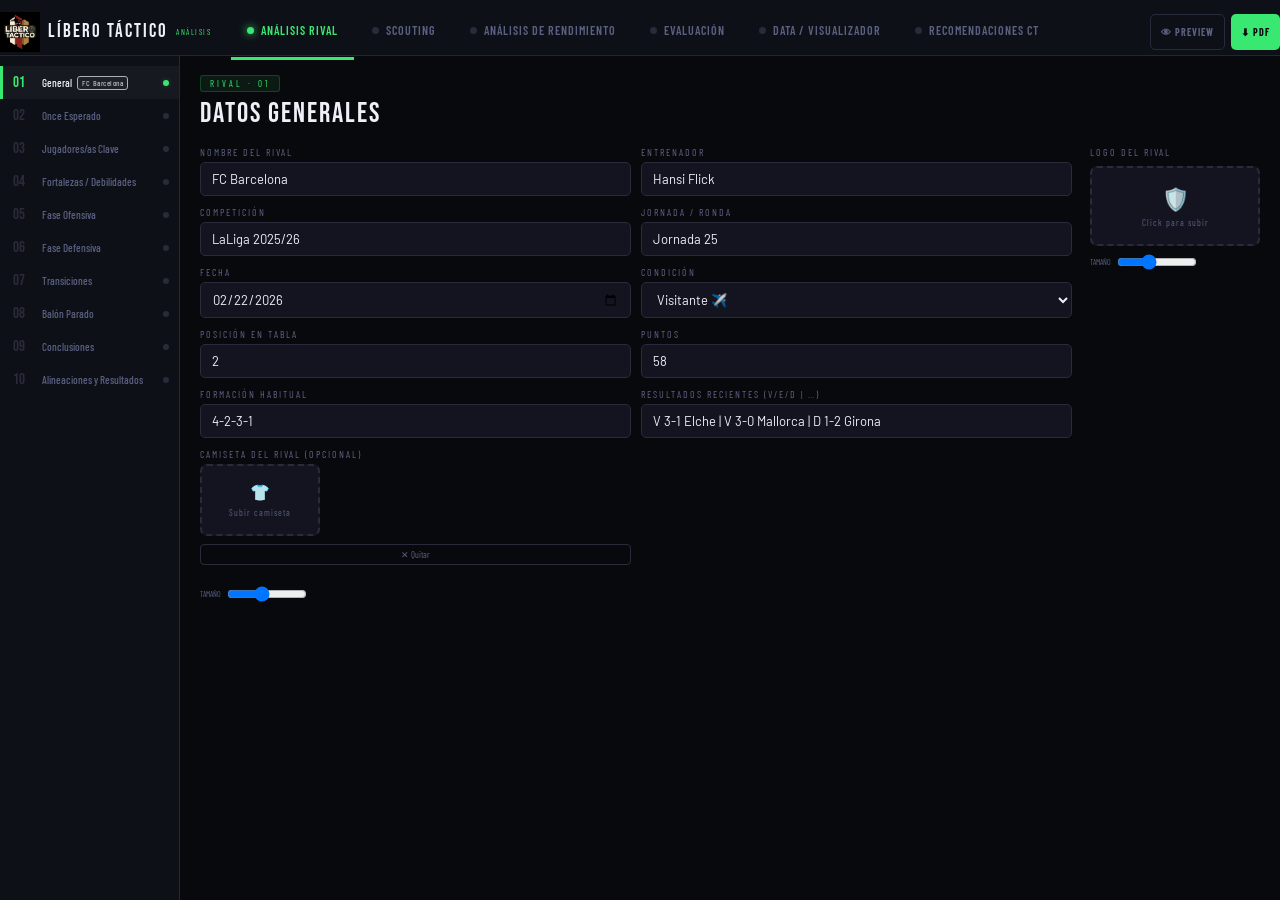
==== index.html @ 5ac729bc "Update index.html" ====
<!DOCTYPE html>
<html lang="es">
<head>
<meta charset="UTF-8">
<meta name="viewport" content="width=device-width, initial-scale=1.0, viewport-fit=cover, maximum-scale=1.0, user-scalable=no">
<title>Líbero Táctico</title>
<meta name="description" content="Plataforma profesional de análisis táctico de fútbol">
<meta name="theme-color" content="#08090d">

<!-- PWA / iPhone Home Screen -->
<meta name="apple-mobile-web-app-capable" content="yes">
<meta name="apple-mobile-web-app-status-bar-style" content="black-translucent">
<meta name="apple-mobile-web-app-title" content="Líbero Táctico">
<meta name="mobile-web-app-capable" content="yes">

<!-- Apple Touch Icon (inline SVG → data URL) -->
<link rel="apple-touch-icon" href="[data-uri]">
<link rel="icon" type="image/svg+xml" href="[data-uri]">

<!-- Splash screen colors for iOS -->
<meta name="apple-touch-startup-image" content="">
<link href="https://fonts.googleapis.com/css2?family=Bebas+Neue&family=Barlow:wght@300;400;500;600;700&family=Barlow+Condensed:wght@400;500;600;700&display=swap" rel="stylesheet">
<script src="https://cdnjs.cloudflare.com/ajax/libs/xlsx/0.18.5/xlsx.full.min.js"></script>
  <script src="https://cdnjs.cloudflare.com/ajax/libs/jszip/3.10.1/jszip.min.js"></script>
<script src="https://www.gstatic.com/firebasejs/10.12.0/firebase-app-compat.js"></script>
<script src="https://www.gstatic.com/firebasejs/10.12.0/firebase-firestore-compat.js"></script>
<script src="https://cdnjs.cloudflare.com/ajax/libs/html2pdf.js/0.10.1/html2pdf.bundle.min.js"></script>
  <style>
@media print {
  .no-print {
    display: none !important;
  }
}
</style>

<style>
:root{
  --bg:#08090d;--bg2:#0e1018;--bg3:#161822;--bg4:#1c1e2a;
  --brd:#222540;--brd2:#2a2f52;--mut:#5a6080;--txt:#ccd0e8;--wht:#eef0fa;
  --green:#39e870;--orange:#ff9c2a;--red:#ff3e5e;--cyan:#3dc8f5;--yellow:#ffd93e;
  --title:'Bebas Neue',sans-serif;--body:'Barlow',sans-serif;--cond:'Barlow Condensed',sans-serif;
  --accent:var(--green);
}
*{box-sizing:border-box;margin:0;padding:0}
html,body{height:100%}
body{background:var(--bg);color:#ccd0e8;font-family:Barlow,sans-serif;font-size:13px;overflow-x:hidden}
.shell{display:grid;grid-template-rows:56px 1fr;height:100vh;overflow:hidden}

/* TOPBAR */
.topbar{background:var(--bg2);border-bottom:1px solid var(--brd);display:flex;align-items:center;padding:0 14px;gap:0;position:relative;z-index:100}
.logo-img{height:40px;width:40px;object-fit:contain;flex-shrink:0}
.logo-text{font-family:Bebas Neue,sans-serif;font-size:19px;letter-spacing:2px;color:#eef0f8;margin-left:8px;line-height:1}
.logo-sub{font-family:Barlow Condensed,sans-serif;font-size:9px;letter-spacing:3px;color:var(--accent);text-transform:uppercase;margin-left:8px}
.mod-tabs{display:flex;align-items:stretch;height:56px;margin-left:20px;gap:2px}
.mod-tab{display:flex;align-items:center;gap:7px;padding:0 16px;font-family:Barlow Condensed,sans-serif;font-size:12px;font-weight:600;letter-spacing:1px;text-transform:uppercase;color:#5a6080;cursor:pointer;border-bottom:3px solid transparent;transition:all .15s;white-space:nowrap}
.mod-tab:hover{color:#ccd0e8}
.mod-tab.rival-tab.active{color:var(--green);border-bottom-color:var(--green)}
.mod-tab.scout-tab.active{color:var(--orange);border-bottom-color:var(--orange)}
.mod-tab.rend-tab.active{color:var(--red);border-bottom-color:var(--red)}
.mod-dot{width:7px;height:7px;border-radius:50%;background:#2a2a3a;flex-shrink:0;transition:all .2s}
.rival-tab.active .mod-dot{background:var(--green);box-shadow:0 0 8px var(--green)}
.scout-tab.active .mod-dot{background:var(--orange);box-shadow:0 0 8px var(--orange)}
.rend-tab.active .mod-dot{background:var(--red);box-shadow:0 0 8px var(--red)}
.topbar-right{margin-left:auto;display:flex;gap:6px}
.tbtn{padding:6px 14px;border-radius:5px;border:none;cursor:pointer;font-family:Barlow Condensed,sans-serif;font-size:11px;font-weight:700;letter-spacing:1px;text-transform:uppercase;transition:all .15s}
.tbtn-ghost{background:transparent;border:1px solid #2a2a3a;color:#5a6080}
.tbtn-ghost:hover{border-color:#ccd0e8;color:#ccd0e8}
.tbtn-accent{background:var(--accent);color:var(--bg)}
.tbtn-accent:hover{filter:brightness(1.1)}

/* LAYOUT */
.body-wrap{display:grid;grid-template-columns:210px 1fr;overflow:hidden;height:calc(100vh - 56px)}
.sidebar{background:var(--bg2);border-right:1px solid var(--brd);overflow-y:auto;padding:10px 0}
.sb-item{display:flex;align-items:center;gap:9px;padding:8px 14px;cursor:pointer;font-family:Barlow Condensed,sans-serif;font-size:12px;font-weight:500;color:#5a6080;transition:all .12s;border-left:3px solid transparent}
.sb-item:hover{color:#ccd0e8;background:rgba(255,255,255,.03)}
.sb-item.active{color:#eef0f8;background:rgba(255,255,255,.04)}
.sb-item.active.rival-sec{border-left-color:var(--green)}
.sb-item.active.scout-sec{border-left-color:var(--orange)}
.sb-item.active.rend-sec{border-left-color:var(--red)}
.sb-num{font-family:Bebas Neue,sans-serif;font-size:15px;color:#2a2a3a;width:20px;flex-shrink:0}
.sb-item.active .sb-num{color:var(--accent)}
.sb-label-grp{padding:7px 14px 3px;font-family:Barlow Condensed,sans-serif;font-size:9px;letter-spacing:3px;color:#5a6080;text-transform:uppercase;margin-top:6px}

/* MAIN */
.main{overflow-y:auto;background:var(--bg)}
.module{display:none}.module.active{display:block}
.sec{display:none;padding:20px 24px}.sec.active{display:block}
.sec-head{margin-bottom:16px}
.sec-tag{display:inline-block;margin-bottom:5px;font-family:Barlow Condensed,sans-serif;font-size:9px;letter-spacing:3px;text-transform:uppercase;padding:2px 9px;border-radius:3px}
.green-tag{color:var(--green);background:rgba(57,232,112,.08);border:1px solid rgba(57,232,112,.2)}
.orange-tag{color:var(--orange);background:rgba(255,156,42,.08);border:1px solid rgba(255,156,42,.2)}
.red-tag{color:var(--red);background:rgba(255,62,94,.08);border:1px solid rgba(255,62,94,.2)}
.sec-title{font-family:Bebas Neue,sans-serif;font-size:28px;letter-spacing:2px;color:#eef0f8}
.sec-desc{font-size:11px;color:#5a6080;margin-top:3px}

/* FORMS */
.fg{display:flex;flex-direction:column;gap:4px}
.fg label{font-family:Barlow Condensed,sans-serif;font-size:10px;letter-spacing:2px;color:#5a6080;text-transform:uppercase}
.fg input,.fg textarea,.fg select{background:#131420;border:1px solid #2a2a3a;border-radius:5px;color:#eef0f8;font-family:Barlow,sans-serif;font-size:13px;padding:8px 11px;outline:none;transition:border-color .15s;width:100%}
.fg input:focus,.fg textarea:focus,.fg select:focus{border-color:var(--accent)}
.fg textarea{resize:vertical;min-height:65px;line-height:1.5}
.fg select option{background:#131420}
.grid2{display:grid;grid-template-columns:1fr 1fr;gap:10px;margin-bottom:12px}
.grid3{display:grid;grid-template-columns:1fr 1fr 1fr;gap:10px;margin-bottom:12px}
.grid4{display:grid;grid-template-columns:1fr 1fr 1fr 1fr;gap:10px;margin-bottom:12px}
.grid5{display:grid;grid-template-columns:repeat(5,1fr);gap:10px;margin-bottom:12px}
.full{grid-column:1/-1}
.divider{border:none;border-top:1px solid var(--brd);margin:16px 0}
.card{background:#131420;border:1px solid var(--brd);border-radius:7px;padding:12px;margin-bottom:8px}
.card-head{display:flex;align-items:center;justify-content:space-between;margin-bottom:8px}
.card-num{font-family:Bebas Neue,sans-serif;font-size:17px;color:var(--accent)}
.btn-add{width:100%;padding:8px;border-radius:5px;background:transparent;border:1px dashed #2a2a3a;color:#5a6080;cursor:pointer;font-family:Barlow Condensed,sans-serif;font-size:11px;font-weight:600;letter-spacing:1px;transition:all .12s;margin-top:3px}
.btn-add:hover{border-color:var(--accent);color:var(--accent)}
.btn-rm{background:transparent;border:1px solid var(--brd);color:#5a6080;padding:3px 9px;border-radius:4px;cursor:pointer;font-size:11px;font-family:Barlow Condensed,sans-serif;transition:all .12s}
.btn-rm:hover{border-color:var(--red);color:var(--red)}
.btn-sm{padding:4px 10px;border-radius:4px;border:1px solid #2a2a3a;font-family:Barlow Condensed,sans-serif;font-size:10px;cursor:pointer;color:#5a6080;background:transparent;transition:all .12s}
.btn-sm:hover,.btn-sm.active{border-color:var(--accent);color:var(--accent)}

/* LOGO UPLOAD */
.logo-up{border:2px dashed #2a2a3a;border-radius:7px;padding:16px;text-align:center;cursor:pointer;transition:all .15s;background:#131420;min-height:80px;display:flex;flex-direction:column;align-items:center;justify-content:center}
.logo-up:hover{border-color:var(--accent)}
.logo-up img{max-height:65px;max-width:105px;object-fit:contain}
.logo-ph{font-size:22px;margin-bottom:5px}
.logo-hint{font-family:Barlow Condensed,sans-serif;font-size:9px;color:#5a6080;letter-spacing:1px}

/* STARS */
.star-group{display:flex;gap:3px;margin-top:3px}
.star{font-size:20px;cursor:pointer;color:#2a2a3a;transition:color .1s;line-height:1;user-select:none}
.star.on{color:var(--yellow)}

/* CRITERIA */
.criteria-block{background:#131420;border:1px solid var(--brd);border-radius:7px;padding:12px 14px;margin-bottom:7px}
.criteria-name{font-family:Barlow Condensed,sans-serif;font-size:13px;font-weight:600;color:#eef0f8;margin-bottom:2px}
.criteria-desc{font-size:11px;color:#5a6080;line-height:1.4;margin-bottom:7px}

/* TACTICAL CANVAS */
.tac-wrap{background:#131420;border:1px solid var(--brd);border-radius:8px;padding:12px;margin-bottom:12px}
.tac-toolbar{display:flex;gap:5px;margin-bottom:10px;flex-wrap:wrap;align-items:center}
.tac-toolbar span{font-family:Barlow Condensed,sans-serif;font-size:9px;letter-spacing:2px;color:#5a6080;text-transform:uppercase;margin-right:2px}
.tac-btn{padding:4px 10px;border-radius:4px;border:1px solid #2a2a3a;font-family:Barlow Condensed,sans-serif;font-size:10px;font-weight:600;letter-spacing:.5px;cursor:pointer;color:#5a6080;background:transparent;transition:all .12s;white-space:nowrap}
.tac-btn.active,.tac-btn:hover{border-color:var(--accent);color:var(--accent)}
.tac-btn.tool-arrow.active{background:rgba(61,200,245,.1);border-color:var(--cyan);color:var(--cyan)}
.tac-btn.tool-zone.active{background:rgba(255,217,62,.1);border-color:var(--yellow);color:var(--yellow)}
.tac-btn.tool-text.active{background:rgba(255,156,42,.1);border-color:var(--orange);color:var(--orange)}
.tac-canvas-wrap{position:relative}
.tac-svg{width:100%;cursor:crosshair;display:block;border-radius:6px}
.tac-canvas-hint{font-family:Barlow Condensed,sans-serif;font-size:9px;color:#5a6080;text-align:center;margin-top:4px;letter-spacing:1px}

/* FIELD (main 11) */
.field-wrap{background:#131420;border:1px solid var(--brd);border-radius:8px;padding:12px;margin-bottom:12px}
.field-tabs{display:flex;gap:6px;margin-bottom:10px;flex-wrap:wrap}
.field-tab{padding:5px 12px;border-radius:4px;border:1px solid #2a2a3a;font-family:Barlow Condensed,sans-serif;font-size:10px;font-weight:600;letter-spacing:.5px;cursor:pointer;color:#5a6080;transition:all .12s}
.field-tab.active{background:var(--accent);color:var(--bg);border-color:var(--accent)}
.field-tab:not(.active):hover{border-color:#ccd0e8;color:#ccd0e8}
.field-svg-wrap{position:relative;max-width:460px;margin:0 auto}

/* ZONE OVERLAY (field zones) */
.zone-banner{display:flex;gap:6px;margin-bottom:8px;max-width:460px;margin-left:auto;margin-right:auto}
.zone-seg{flex:1;text-align:center;padding:5px 4px;border-radius:4px;font-family:Barlow Condensed,sans-serif;font-size:9px;letter-spacing:1px;font-weight:700;border:1px solid transparent;cursor:pointer;transition:all .15s;text-transform:uppercase}
.zone-inicio{background:rgba(57,232,112,.1);color:var(--green);border-color:rgba(57,232,112,.3)}
.zone-construccion{background:rgba(61,200,245,.1);color:var(--cyan);border-color:rgba(61,200,245,.3)}
.zone-finalizacion{background:rgba(255,62,94,.1);color:var(--red);border-color:rgba(255,62,94,.3)}

/* VIDEO */
.video-card{background:#131420;border:1px solid var(--brd);border-radius:7px;padding:12px;margin-bottom:8px}
.video-embed{width:100%;aspect-ratio:16/9;border:none;border-radius:5px;margin-top:8px}
.video-placeholder{width:100%;aspect-ratio:16/9;background:var(--bg4);border-radius:5px;display:flex;align-items:center;justify-content:center;margin-top:8px;font-family:Barlow Condensed,sans-serif;font-size:11px;color:#5a6080}
.screenshot-grid{display:grid;grid-template-columns:repeat(4,1fr);gap:6px;margin-top:8px}
.screenshot-card{background:var(--bg4);border-radius:5px;overflow:hidden;position:relative;aspect-ratio:16/9}
.screenshot-card img{width:100%;height:100%;object-fit:cover}
.screenshot-add{background:var(--bg4);border:1px dashed #2a2a3a;border-radius:5px;display:flex;align-items:center;justify-content:center;aspect-ratio:16/9;cursor:pointer;font-size:18px;transition:all .12s}
.screenshot-add:hover{border-color:var(--accent)}

/* PENALTY SVG */
.penalty-box{background:#131420;border:1px solid var(--brd);border-radius:8px;padding:12px}
.pen-svg-wrap{max-width:340px;margin:0 auto}

/* SWOT drawing */
.swot-canvas-wrap{position:relative;margin-top:10px}

/* PREVIEW */
.preview-overlay{display:none;position:fixed;inset:0;background:rgba(0,0,0,.93);z-index:1000;overflow-y:auto}
.preview-overlay.open{display:block}
.preview-content{max-width:900px;margin:0 auto;padding:30px 18px}
.preview-close{position:fixed;top:12px;right:16px;background:var(--red);color:#fff;border:none;padding:7px 16px;border-radius:5px;cursor:pointer;font-family:Barlow Condensed,sans-serif;font-size:12px;font-weight:700;z-index:1001;letter-spacing:1px}

/* RPT styles */
.rpt{background:#08090d;color:#ccd0e8;font-family:'Barlow',sans-serif;font-size:13px}
.rpt-cover{padding:44px 44px 32px;border-bottom:1px solid #1e2030;position:relative;overflow:hidden}
.rpt-cover-rival{background:linear-gradient(135deg,#080d10,#081a14)}
.rpt-cover-scout{background:linear-gradient(135deg,#0e0d08,#1a1408)}
.rpt-cover-rend{background:linear-gradient(135deg,#0d0810,#1a0810)}
.rpt-brand{font-family:'Barlow Condensed',sans-serif;font-size:9px;letter-spacing:5px;text-transform:uppercase;margin-bottom:28px;display:flex;align-items:center;gap:10px}
.rpt-brand-rival{color:#39e870}.rpt-brand-scout{color:#ff9c2a}.rpt-brand-rend{color:#ff3e5e}
.rpt-brand::after{content:'';flex:1;height:1px;background:#1e2030}
.rpt-team-name{font-family:'Bebas Neue',sans-serif;font-size:60px;letter-spacing:3px;line-height:.9;color:#eef0fa}
.rpt-team-sub{font-family:'Bebas Neue',sans-serif;font-size:14px;letter-spacing:5px;color:#5a6080;margin-top:3px}
.rpt-cover-top{display:flex;align-items:flex-start;justify-content:space-between;gap:16px}
.rpt-logo-ph{width:72px;height:72px;border-radius:50%;background:#1e2030;display:flex;align-items:center;justify-content:center;font-size:26px;flex-shrink:0}
.rpt-meta-row{display:grid;grid-template-columns:repeat(3,1fr);border:1px solid #1e2030;border-radius:7px;overflow:hidden;margin-top:22px}
.rpt-meta-cell{padding:10px 14px;border-right:1px solid #1e2030}.rpt-meta-cell:last-child{border-right:none}
.rpt-mk{font-family:'Barlow Condensed',sans-serif;font-size:9px;letter-spacing:2px;color:#5a6080;text-transform:uppercase;margin-bottom:2px}
.rpt-mv{font-size:13px;font-weight:600;color:#eef0fa}
.rpt-results{display:flex;gap:6px;margin-top:12px;flex-wrap:wrap}
.rpt-pill{padding:3px 9px;border-radius:4px;font-family:'Barlow Condensed',sans-serif;font-size:10px;font-weight:600}
.rpt-v{background:rgba(57,232,112,.12);color:#39e870;border:1px solid rgba(57,232,112,.25)}
.rpt-d{background:rgba(255,62,94,.12);color:#ff3e5e;border:1px solid rgba(255,62,94,.25)}
.rpt-e{background:rgba(180,180,200,.1);color:#aaa;border:1px solid rgba(180,180,200,.2)}
.rpt-sec{padding:26px 44px;border-bottom:1px solid #1e2030}
.rpt-sec-hd{display:flex;align-items:center;gap:12px;margin-bottom:18px}
.rpt-stag{font-family:'Barlow Condensed',sans-serif;font-size:9px;letter-spacing:3px;text-transform:uppercase;padding:2px 8px;border-radius:3px}
.rpt-stag-g{color:#39e870;background:rgba(57,232,112,.08);border:1px solid rgba(57,232,112,.2)}
.rpt-stag-o{color:#ff9c2a;background:rgba(255,156,42,.08);border:1px solid rgba(255,156,42,.2)}
.rpt-stag-r{color:#ff3e5e;background:rgba(255,62,94,.08);border:1px solid rgba(255,62,94,.2)}
.rpt-stitle{font-family:'Bebas Neue',sans-serif;font-size:24px;letter-spacing:2px;color:#eef0fa}
.rpt-2col{display:grid;grid-template-columns:1fr 1fr;gap:18px}
.rpt-li{display:flex;gap:8px;align-items:flex-start;padding:7px 0;border-bottom:1px solid #151820;font-size:12px;line-height:1.5;color:#9aa0b8}
.rpt-li:last-child{border-bottom:none}
.rpt-dot{width:5px;height:5px;border-radius:50%;flex-shrink:0;margin-top:5px}
.forte-dot{background:#39e870}.debil-dot{background:#ff3e5e}
.rpt-list-hd{font-family:'Barlow Condensed',sans-serif;font-size:9px;letter-spacing:2px;color:#5a6080;text-transform:uppercase;display:flex;align-items:center;gap:7px;margin-bottom:10px}
.rpt-list-hd::before{content:'';width:6px;height:6px;border-radius:50%}
.forte-hd::before{background:#39e870}.debil-hd::before{background:#ff3e5e}
.rpt-pcard{background:#0f1118;border:1px solid #1e2030;border-radius:7px;padding:12px}
.rpt-pcard-name{font-family:'Bebas Neue',sans-serif;font-size:18px;letter-spacing:1px;color:#eef0fa}
.rpt-pcard-pos{font-family:'Barlow Condensed',sans-serif;font-size:9px;letter-spacing:2px;margin-bottom:6px}
.rpt-pcard-notes{font-size:11px;line-height:1.5;color:#7a8098}
.rpt-phase-grid{display:grid;grid-template-columns:1fr 1fr}
.rpt-pi{display:grid;grid-template-columns:130px 1fr;gap:10px;padding:10px 0;border-bottom:1px solid #151820}
.rpt-pi:nth-child(odd){padding-right:16px;border-right:1px solid #151820}
.rpt-pi:nth-child(even){padding-left:16px}
.rpt-pk{font-family:'Barlow Condensed',sans-serif;font-size:9px;letter-spacing:1.5px;color:#3dc8f5;text-transform:uppercase;padding-top:1px}
.rpt-pv{font-size:12px;line-height:1.5;color:#7a8098}
.rpt-trans{display:grid;grid-template-columns:1fr 1fr;gap:12px}
.rpt-tb{background:#0f1118;border-radius:7px;padding:14px}
.rpt-tb-title{font-family:'Bebas Neue',sans-serif;font-size:13px;letter-spacing:2px;color:#3dc8f5;margin-bottom:10px;display:flex;align-items:center;gap:7px}
.rpt-tb-title::before{content:'';width:12px;height:2px;background:#3dc8f5;flex-shrink:0}
.rpt-tr{display:grid;grid-template-columns:110px 1fr;gap:8px;padding:6px 0;border-bottom:1px solid #151820;font-size:12px}
.rpt-tr:last-child{border-bottom:none}
.rpt-tk{font-family:'Barlow Condensed',sans-serif;font-size:9px;letter-spacing:1px;color:#5a6080;text-transform:uppercase;padding-top:1px}
.rpt-tv{color:#7a8098;line-height:1.5}
.rpt-abp-card{background:#0f1118;border:1px solid #1e2030;border-radius:7px;padding:12px;margin-bottom:7px}
.rpt-abp-hd{display:flex;align-items:center;gap:7px;margin-bottom:8px}
.rpt-abp-badge{font-family:'Barlow Condensed',sans-serif;font-size:9px;letter-spacing:1px;padding:2px 6px;border-radius:3px}
.rpt-abp-badge-g{background:rgba(57,232,112,.1);color:#39e870;border:1px solid rgba(57,232,112,.2)}
.rpt-abp-badge-c{background:rgba(61,200,245,.1);color:#3dc8f5;border:1px solid rgba(61,200,245,.2)}
.rpt-abp-name{font-weight:600;font-size:13px;color:#ccd0e8}
.rpt-abp-meta{display:flex;gap:10px;font-family:'Barlow Condensed',sans-serif;font-size:10px;color:#5a6080;margin-bottom:6px;flex-wrap:wrap}
.rpt-abp-meta strong{color:#ccd0e8}
.rpt-abp-desc{font-size:12px;line-height:1.5;color:#7a8098}
.rpt-conclusion{background:#0f1118;padding:16px 20px;border-radius:0 7px 7px 0;margin-bottom:14px;font-size:13px;line-height:1.7;color:#9aa0b8}
.rpt-conclusion-g{border-left:3px solid #39e870}
.rpt-conclusion-r{border-left:3px solid #ff3e5e}
.rpt-players-list{display:grid;grid-template-columns:1fr 1fr;gap:6px;margin-bottom:8px}
.rpt-player-row{display:flex;align-items:center;gap:9px;padding:6px 9px;background:#0f1118;border-radius:5px;border:1px solid #1e2030}
.rpt-player-dorsal{font-family:'Bebas Neue',sans-serif;font-size:17px;width:22px;text-align:center;flex-shrink:0}
.rpt-player-name{font-size:12px;font-weight:600}
.rpt-player-pos{font-size:9px;font-family:'Barlow Condensed',sans-serif;color:#5a6080;letter-spacing:1px}
.rpt-players-grid{display:grid;grid-template-columns:1fr 1fr;gap:8px}
.rpt-bar-wrap{margin-bottom:9px}
.rpt-bar-labels{display:flex;justify-content:space-between;margin-bottom:3px;font-family:'Barlow Condensed',sans-serif;font-size:11px}
.rpt-bar-track{height:5px;background:#1e2030;border-radius:3px;overflow:hidden}
.rpt-bar-fill{height:100%;border-radius:3px}
.bar-g{background:linear-gradient(90deg,#39e870,#25b855)}
.bar-o{background:linear-gradient(90deg,#ff9c2a,#e07a10)}
.bar-r{background:linear-gradient(90deg,#ff3e5e,#cc1c3c)}
.bar-c{background:linear-gradient(90deg,#3dc8f5,#39e870)}
.scout-score-block{background:#0f1118;border-radius:7px;padding:16px;margin-bottom:14px}
.rpt-rec-hd{font-family:'Barlow Condensed',sans-serif;font-size:9px;letter-spacing:3px;text-transform:uppercase;margin-bottom:10px}
.rpt-rec-item{display:flex;gap:10px;align-items:flex-start;padding:8px 0;border-bottom:1px solid #151820;font-size:12px;line-height:1.5;color:#7a8098}
.rpt-rec-item:last-child{border-bottom:none}
.rpt-rec-n{font-family:'Bebas Neue',sans-serif;font-size:17px;flex-shrink:0;line-height:1;padding-top:2px}
.rpt-footer{padding:12px 44px;border-top:1px solid #1e2030;display:flex;justify-content:space-between;font-family:'Barlow Condensed',sans-serif;font-size:10px;color:#5a6080;letter-spacing:1px}
.rpt-canvas-export{max-width:280px;width:100%;border-radius:6px;margin:6px 0;display:block}
.rpt-canvas-pair{display:flex;gap:12px;flex-wrap:wrap;align-items:flex-start;margin:8px 0}
.rpt-canvas-item{flex:0 0 auto;max-width:280px;text-align:center}
.pdf-tac-field{max-width:300px;margin:0 auto;display:block}
.rpt-video-link{display:inline-flex;align-items:center;gap:6px;background:#0f1118;border:1px solid #1e2030;border-radius:5px;padding:6px 12px;font-family:'Barlow Condensed',sans-serif;font-size:11px;color:#3dc8f5;margin:4px;text-decoration:none}
.rpt-screenshot-grid{display:grid;grid-template-columns:repeat(3,1fr);gap:8px;margin:10px 0}
.rpt-screenshot-grid img{width:100%;border-radius:5px}
@media print{body{background:#08090d!important;-webkit-print-color-adjust:exact;print-color-adjust:exact}@page{margin:0}.preview-close{display:none}tr{page-break-inside:avoid;break-inside:avoid}.pdf-section-item{page-break-inside:avoid;break-inside:avoid}}

/* RICH TEXT EDITOR */
.rte-wrap{position:relative;display:flex;flex-direction:column;gap:0}
.rte-toolbar{display:flex;gap:3px;padding:4px 6px;background:var(--bg4);border:1px solid #2a2a3a;border-bottom:none;border-radius:5px 5px 0 0;flex-wrap:wrap;align-items:center}
.rte-toolbar button{padding:2px 6px;border:1px solid var(--brd);background:transparent;color:#ccd0e8;cursor:pointer;border-radius:3px;font-size:11px;font-family:Barlow Condensed,sans-serif;transition:all .12s;line-height:1.3}
.rte-toolbar button:hover,.rte-toolbar button.active{background:var(--accent);color:var(--bg);border-color:var(--accent)}
.rte-toolbar .rte-sep{width:1px;height:16px;background:#2a2a3a;margin:0 2px;flex-shrink:0}
.rte-toolbar select{background:#131420;border:1px solid var(--brd);color:#ccd0e8;font-size:10px;padding:2px 4px;border-radius:3px;cursor:pointer;font-family:Barlow Condensed,sans-serif}
.rte-toolbar input[type=color]{width:22px;height:22px;padding:0;border:1px solid var(--brd);border-radius:3px;cursor:pointer;background:none}
.rte-content{min-height:80px;background:#131420;border:1px solid #2a2a3a;border-radius:0 0 5px 5px;color:#eef0f8;font-family:Barlow,sans-serif;font-size:13px;padding:8px 11px;outline:none;line-height:1.6;resize:vertical;overflow-y:auto}
.rte-content:focus{border-color:var(--accent)}
.rte-content[contenteditable]{cursor:text}

/* ── EVAL NEW COMPONENTS ──────────────────────────────────────── */
.ev-tac-btn{padding:4px 10px;border-radius:3px;border:1px solid rgba(255,217,62,.35);cursor:pointer;font-family:Barlow Condensed,sans-serif;font-size:10px;font-weight:700;letter-spacing:1px;color:rgba(255,217,62,.6);background:rgba(255,217,62,.05);transition:all .15s}
.ev-tac-btn:hover,.ev-tac-btn.active{background:rgba(255,217,62,.18);border-color:#ffd93e;color:#ffd93e}
.ev-tac-btn2{padding:4px 10px;border-radius:3px;border:1px solid rgba(61,200,245,.35);cursor:pointer;font-family:Barlow Condensed,sans-serif;font-size:10px;font-weight:700;letter-spacing:1px;color:rgba(61,200,245,.6);background:rgba(61,200,245,.05);transition:all .15s}
.ev-tac-btn2:hover,.ev-tac-btn2.active{background:rgba(61,200,245,.18);border-color:#3dc8f5;color:#3dc8f5}
.ev-mf{display:flex;flex-direction:column;gap:4px;flex:1;min-width:100px}

/* ── EVAL STARS ─────────────────────────────────────────── */
.ev-stars{display:flex;gap:1px;cursor:pointer;font-size:14px;line-height:1}
.ev-star{color:#2a2a3a;transition:color .1s;user-select:none;font-size:13px}
.ev-star.on{color:#ffd93e}
.ev-half-star{display:inline-block;position:relative;color:#2a2a3a;font-size:13px;user-select:none}
.ev-half-star .half-fill{position:absolute;top:0;left:0;width:50%;overflow:hidden;color:#ffd93e}

/* ── EVAL LOGO BOXES ─────────────────────────────────────── */
.ev-logo-box{width:54px;height:54px;border:1px dashed #2a2a3a;border-radius:6px;cursor:pointer;display:flex;align-items:center;justify-content:center;flex-shrink:0;overflow:hidden;transition:border-color .15s;background:#131420}
.ev-logo-box:hover{border-color:var(--accent)}
.ev-logo-box img{width:100%;height:100%;object-fit:contain}

/* ── EVAL TABLE OBS ──────────────────────────────────────── */
.ev-obs-ta{background:#131420;border:1px solid #2a2a3a;color:#ccd0e8;border-radius:4px;padding:6px 8px;font-family:Barlow,sans-serif;font-size:10px;width:100%;min-height:44px;resize:vertical;line-height:1.4}
.ev-obs-ta:focus{outline:none;border-color:rgba(255,217,62,.4)}
[contenteditable].rte-content:empty:before{content:attr(data-placeholder);color:#5a6080;pointer-events:none}
.ev-obs-ta{background:#131420;border:1px solid #2a2a3a;border-radius:3px;color:#ccd0e8;font-family:Barlow,sans-serif;font-size:11px;padding:4px 6px;width:180px;min-height:40px;resize:vertical;outline:none}
.ev-obs-ta:focus{border-color:var(--accent)}

/* ── EVAL FASE TABS ──────────────────────────────────────── */
.ev-fase-tab{padding:5px 12px;border-radius:4px;border:1px solid #2a2a3a;cursor:pointer;font-family:Barlow Condensed,sans-serif;font-size:10px;font-weight:700;letter-spacing:1px;color:#5a6080;background:transparent;transition:all .15s;white-space:nowrap}
.ev-fase-tab:hover{color:#ccd0e8;border-color:#ccd0e8}
.ev-fase-tab.active{background:rgba(255,217,62,.15);border-color:#ffd93e;color:#ffd93e}
.ev-fase-tab.cyan.active{background:rgba(61,200,245,.15);border-color:#3dc8f5;color:#3dc8f5}

/* ── DRAWING CANVAS ──────────────────────────────────────── */
.ev-draw-toolbar{display:flex;gap:6px;flex-wrap:wrap;align-items:center;margin-bottom:10px;padding:8px 10px;background:#131420;border:1px solid #2a2a3a;border-radius:6px}
.ev-draw-btn{padding:5px 11px;border-radius:4px;border:1px solid #2a2a3a;cursor:pointer;font-family:Barlow Condensed,sans-serif;font-size:10px;font-weight:700;letter-spacing:1px;color:#5a6080;background:transparent;transition:all .15s}
.ev-draw-btn:hover{color:#ccd0e8;border-color:rgba(255,255,255,.3)}
.ev-draw-btn.active{background:rgba(255,217,62,.15);border-color:#ffd93e;color:#ffd93e}
.ev-draw-color-swatch{width:22px;height:22px;border-radius:50%;border:2px solid transparent;cursor:pointer;flex-shrink:0;transition:transform .1s}
.ev-draw-color-swatch:hover,.ev-draw-color-swatch.active{transform:scale(1.25);border-color:white}
.ev-canvas-wrap{position:relative;border:1px solid #2a2a3a;border-radius:6px;overflow:hidden;max-width:420px;touch-action:none;height:500px}
.ev-canvas-wrap canvas{position:absolute;top:0;left:0;width:100%;height:100%;touch-action:none}

/* ── HISTORIAL CARDS IMPROVED ─────────────────────────────── */
.ev-hist-card{background:#131420;border:1px solid #2a2a3a;border-radius:8px;padding:14px 16px;margin-bottom:10px;display:grid;grid-template-columns:auto 1fr auto;gap:12px;align-items:center;cursor:pointer;transition:border-color .15s}
.ev-hist-card:hover{border-color:rgba(255,217,62,.4)}
.ev-hist-logos{display:flex;gap:6px;align-items:center}
.ev-hist-logo{width:36px;height:36px;border-radius:4px;object-fit:contain;background:var(--bg2);border:1px solid #2a2a3a}
.ev-hist-info{display:flex;flex-direction:column;gap:3px}
.ev-hist-rival{font-family:Barlow Condensed,sans-serif;font-size:14px;font-weight:700;letter-spacing:1px;color:#ccd0e8}
.ev-hist-meta{font-family:Barlow Condensed,sans-serif;font-size:9px;color:#5a6080;letter-spacing:1px}
.ev-hist-score{font-family:Bebas Neue,sans-serif;font-size:28px;color:#ffd93e;letter-spacing:2px}

/* ── DATA MULTI-SELECT ───────────────────────────────────── */
.dt-player-chip-sel{padding:5px 12px;border-radius:20px;border:1px solid #2a2a3a;cursor:pointer;font-family:Barlow Condensed,sans-serif;font-size:10px;font-weight:700;letter-spacing:1px;color:#5a6080;background:transparent;transition:all .15s}
.dt-player-chip-sel:hover{border-color:var(--accent);color:#ccd0e8}
.dt-player-chip-sel.selected{background:rgba(61,200,245,.15);border-color:#3dc8f5;color:#3dc8f5}

/* MOBILE RESPONSIVE */
/* ── HAMBURGER BUTTON ── */
.hamburger{display:none;background:transparent;border:none;cursor:pointer;padding:6px;flex-shrink:0}
.hamburger span{display:block;width:20px;height:2px;background:#ccd0e8;margin:4px 0;border-radius:2px;transition:.2s}
.sidebar-overlay{display:none;position:fixed;inset:0;background:rgba(0,0,0,.6);z-index:199}
.sidebar-overlay.open{display:block}

@media (max-width: 768px) {
  /* Full-screen scrollable shell on mobile */
  .shell{height:100dvh;overflow:hidden}
  .body-wrap{grid-template-columns:1fr}  /* no sidebar column on mobile */

  /* Sidebar slides in as a drawer */
  .sidebar{
    position:fixed;left:-220px;top:56px;bottom:0;width:210px;
    z-index:200;transition:left .25s;overflow-y:auto;
    background:var(--bg2);border-right:1px solid var(--brd);
    -webkit-overflow-scrolling:touch;
  }
  .sidebar.open{left:0}
  .sb-label-grp{display:block}
  .sb-item{padding:10px 14px;font-size:12px}

  /* Main area takes full width, scrollable */
  .main{overflow-y:auto;overflow-x:hidden;-webkit-overflow-scrolling:touch;width:100%}
  .sec{padding:14px 14px}

  /* Topbar */
  .hamburger{display:flex;align-items:center;margin-right:8px}
  .mod-tabs{margin-left:0;gap:0;overflow-x:auto;flex-wrap:nowrap;-webkit-overflow-scrolling:touch;scrollbar-width:none}
  .mod-tabs::-webkit-scrollbar{display:none}
  .mod-tab{padding:0 10px;font-size:10px;gap:3px;white-space:nowrap}
  .logo-text{font-size:15px}
  .logo-sub{display:none}
  .tbtn{padding:5px 8px;font-size:9px}

  /* Grids */
  .grid2,.grid3,.grid4,.grid5{grid-template-columns:1fr;gap:6px;margin-bottom:8px}
  .grid2.keep2{grid-template-columns:1fr 1fr}

  /* Field + canvas */
  .field-svg-wrap{max-width:100%}
  .tac-svg,.tac-canvas-wrap{max-width:100%;touch-action:manipulation}
  .tac-toolbar{flex-wrap:wrap;gap:4px}
  .tac-btn{padding:4px 8px;font-size:9px}

  /* Reports */
  .rpt-2col{grid-template-columns:1fr}
  .rpt-phase-grid{grid-template-columns:1fr}
  .rpt-cover{padding:24px 18px 18px}
  .rpt-team-name{font-size:40px}
  .rpt-sec{padding:18px 18px}
  .rpt-meta-row{grid-template-columns:1fr 1fr}

  /* Preview */
  .preview-content{padding:16px 10px}
  .preview-controls{bottom:10px;right:10px;flex-direction:column;gap:6px}
  /* Prevent iOS auto-zoom on input focus */
  input,textarea,select,[contenteditable]{font-size:16px!important}
}

.tac-btn.tool-arrow-cont{background:rgba(61,200,245,.1);border-color:var(--cyan);color:var(--cyan)}
.tac-btn.tool-arrow-cont.active{background:rgba(61,200,245,.15);border-color:var(--cyan);color:var(--cyan)}
.tac-btn.tool-arrow-seg{background:rgba(61,200,245,.1);border-color:var(--cyan);color:var(--cyan)}
.tac-btn.tool-arrow-elev{background:rgba(255,217,62,.08);border-color:var(--yellow);color:var(--yellow)}
.tac-btn.tool-arrow-elev.active{background:rgba(255,217,62,.15);border-color:var(--yellow);color:var(--yellow)}
.tac-btn.tool-arrow-seg.active{background:rgba(61,200,245,.15);border-color:var(--cyan);color:var(--cyan)}

/* ═══ PROGRAMACIÓN SEMANAL REDESIGN ════════════════════════════════════════ */
.ps-header-fields{display:grid;grid-template-columns:repeat(4,1fr);gap:10px;margin-bottom:16px;max-width:900px}
.ps-week-wrap{overflow-x:auto;-webkit-overflow-scrolling:touch;margin-top:4px}
.ps-week-grid{display:grid;grid-template-columns:repeat(7,1fr);gap:3px;min-width:680px}
.ps-day-col{display:flex;flex-direction:column;min-width:90px}
.ps-day-head{background:#1c1a30;border:1px solid #2a2550;border-bottom:2px solid #b87cff;padding:8px 4px;text-align:center;font-family:'Bebas Neue',sans-serif;font-size:13px;color:#b87cff;letter-spacing:2px;line-height:1.2}
.ps-day-head .ps-date-num{font-size:20px;display:block;color:#e0d0ff;line-height:1}
.ps-day-body{flex:1;background:#0c0a1a;border:1px solid #1e1c32;border-top:none;padding:5px;display:flex;flex-direction:column;gap:4px;min-height:320px}
.ps-bloque{border-radius:5px;padding:8px 9px;cursor:pointer;position:relative;transition:filter .15s;min-height:54px}
.ps-bloque:hover{filter:brightness(1.18)}
.ps-bloque-time{font-family:'Barlow Condensed',sans-serif;font-size:9px;font-weight:600;letter-spacing:.5px;opacity:.8;margin-bottom:2px}
.ps-bloque-title{font-family:'Barlow Condensed',sans-serif;font-size:12px;font-weight:700;text-transform:uppercase;letter-spacing:.8px;line-height:1.2}
.ps-bloque-desc{font-family:'Barlow',sans-serif;font-size:9px;opacity:.75;margin-top:3px;line-height:1.35}
.ps-bloque-del{position:absolute;top:4px;right:5px;background:rgba(0,0,0,.5);border:none;color:#fff;width:15px;height:15px;border-radius:3px;cursor:pointer;font-size:9px;display:none;align-items:center;justify-content:center;padding:0;line-height:1}
.ps-bloque:hover .ps-bloque-del{display:flex}
.ps-add-btn{width:100%;background:rgba(184,124,255,.07);border:1px dashed rgba(184,124,255,.25);color:rgba(184,124,255,.5);border-radius:4px;padding:8px;cursor:pointer;font-family:'Barlow Condensed',sans-serif;font-size:10px;letter-spacing:1px;transition:all .15s;margin-top:4px}
.ps-add-btn:hover{background:rgba(184,124,255,.15);border-color:#b87cff;color:#b87cff}
.ps-modal{position:fixed;inset:0;background:rgba(0,0,0,.75);z-index:600;display:none;align-items:center;justify-content:center;padding:16px}
.ps-modal.open{display:flex}
.ps-modal-box{background:#0e0c1a;border:1px solid #2a2550;border-radius:12px;padding:22px;width:100%;max-width:380px;max-height:90vh;overflow-y:auto}
.ps-modal-title{font-family:'Bebas Neue',sans-serif;font-size:14px;letter-spacing:2px;color:#b87cff;margin-bottom:16px}
.ps-form-row{margin-bottom:11px}
.ps-form-row label{display:block;font-family:Barlow Condensed,sans-serif;font-size:8px;color:#5a6080;letter-spacing:1.5px;margin-bottom:4px;text-transform:uppercase}
.ps-form-row input,.ps-form-row textarea,.ps-form-row select{width:100%;background:#1a1630;border:1px solid #2a2550;color:#eef0f8;border-radius:5px;padding:7px 9px;font-size:12px;font-family:Barlow,sans-serif;outline:none}
.ps-form-row input:focus,.ps-form-row textarea:focus{border-color:#b87cff}
.ps-time-row{display:grid;grid-template-columns:1fr 1fr;gap:8px}
.ps-color-grid{display:flex;flex-wrap:wrap;gap:5px;margin-top:4px}
.ps-color-swatch{width:26px;height:26px;border-radius:4px;cursor:pointer;border:2px solid transparent;transition:border-color .12s,transform .12s}
.ps-color-swatch:hover,.ps-color-swatch.sel{border-color:#fff;transform:scale(1.15)}
.ps-hist-card{background:#131420;border:1px solid var(--brd);border-radius:7px;padding:11px 14px;cursor:pointer;display:flex;justify-content:space-between;align-items:center;margin-bottom:7px;transition:border-color .15s}
.ps-hist-card:hover{border-color:#b87cff}
.ps-hist-card.ps-active-card{border-color:#b87cff;background:rgba(184,124,255,.07)}
@media(max-width:768px){.ps-header-fields{grid-template-columns:1fr 1fr}.ps-day-head{font-size:10px;padding:5px 2px}.ps-day-head .ps-date-num{font-size:15px}.ps-bloque-title{font-size:10px}}

/* ═══ EXTRA MODULE ACCENT COLORS ═══ */
.mod-tab.eval-tab.active{color:#ffd93e;border-bottom-color:#ffd93e}
.recom-tab.active{color:#b87cff;border-bottom-color:#b87cff}
.mod-tab.recom-tab .mod-dot{}
.recom-tab.active .mod-dot{background:#b87cff;box-shadow:0 0 8px #b87cff}
.mod-tab.data-tab.active{color:#3dc8f5;border-bottom-color:#3dc8f5}
.eval-sec .sec-header-line{border-color:#ffd93e}
.data-sec .sec-header-line{border-color:#3dc8f5}
.semana-sec .sec-header-line{border-color:#b87cff}

/* ═══ EVALUACIÓN REDESIGN ═══════════════════════════════════════════════════ */
.ev-table{width:100%;border-collapse:collapse;font-size:11px;font-family:Barlow Condensed,sans-serif}
.ev-table th{background:#131420;color:#5a6080;padding:5px 6px;text-align:center;font-size:8px;letter-spacing:1.5px;border:1px solid var(--brd);white-space:nowrap;position:sticky;top:0;z-index:2}
.ev-table td{padding:3px 5px;border:1px solid #2a2a3a;vertical-align:middle;white-space:nowrap}
.ev-table tr:nth-child(even) td{background:rgba(255,255,255,.02)}
.ev-table .ev-td-num{text-align:center;color:#5a6080;font-size:10px;width:30px}
.ev-table .ev-td-name{font-weight:600;color:#eef0f8;min-width:110px;max-width:140px}
.ev-table .ev-td-cond{text-align:center;font-size:9px;font-weight:700;letter-spacing:.5px;padding:4px 6px;border-radius:3px;cursor:pointer;min-width:120px}
.ev-table .ev-td-stat{text-align:center;width:36px}
.ev-td-avg{font-family:'Bebas Neue',sans-serif;font-size:17px;text-align:center;min-width:42px}
.ev-note-inp{width:40px;background:transparent;border:none;border-bottom:1px solid #2a2a3a;color:#eef0f8;font-family:'Bebas Neue',sans-serif;font-size:16px;text-align:center;padding:1px 0;outline:none}
.ev-note-inp:focus{border-bottom-color:#ffd93e}
.ev-stat-inp{width:28px;background:transparent;border:none;border-bottom:1px solid #2a2a3a;color:#ccd0e8;font-size:11px;text-align:center;padding:1px;outline:none}
.ev-stat-inp:focus{border-bottom-color:#ffd93e}
.ev-obs-inp{background:transparent;border:none;color:#ccd0e8;font-size:10px;font-family:Barlow,sans-serif;outline:none;width:120px}
.ev-obs-inp:focus{border-bottom:1px solid #ffd93e}
.ev-cond-sel{background:var(--bg4);border:1px solid var(--brd);color:#ccd0e8;border-radius:3px;font-size:9px;font-family:Barlow Condensed,sans-serif;padding:2px 4px;width:100%}
.ev-min-inp{width:38px;background:transparent;border:none;border-bottom:1px solid #2a2a3a;color:#ccd0e8;font-size:11px;text-align:center;padding:1px;outline:none}
.ev-min-inp:focus{border-bottom-color:#ffd93e}
.ev-foot-row td{background:#131420!important;font-family:Barlow Condensed,sans-serif;font-size:9px;color:#5a6080;padding:5px 6px}
.ev-leyenda{display:flex;gap:8px;flex-wrap:wrap;margin-top:12px}
.ev-ley-item{display:flex;align-items:center;gap:4px;font-family:Barlow Condensed,sans-serif;font-size:9px;color:#5a6080;letter-spacing:.5px}
.ev-ley-dot{width:10px;height:10px;border-radius:2px;flex-shrink:0}
.ev-player-chip{display:inline-flex;align-items:center;gap:4px;background:rgba(61,200,245,.08);border:1px solid rgba(61,200,245,.25);color:#3dc8f5;border-radius:4px;padding:3px 8px;font-size:10px;font-family:Barlow Condensed,sans-serif;cursor:default}
.ev-player-chip button{background:none;border:none;color:#ff3e5e;cursor:pointer;font-size:12px;line-height:1;padding:0 0 0 3px}
.ev-eval-chip{display:inline-flex;align-items:center;gap:4px;background:rgba(255,217,62,.1);border:1px solid rgba(255,217,62,.3);color:#ffd93e;border-radius:4px;padding:3px 8px;font-size:10px;font-family:Barlow Condensed,sans-serif}
.ev-eval-chip button{background:none;border:none;color:#ff3e5e;cursor:pointer;font-size:12px;line-height:1;padding:0 0 0 3px}
.ev-partido-card{background:#131420;border:1px solid var(--brd);border-radius:8px;padding:12px 16px;cursor:pointer;transition:border-color .15s;margin-bottom:6px}
.ev-partido-card:hover{border-color:#ffd93e}
.ev-partido-card.ev-active-card{border-color:#ffd93e;background:rgba(255,217,62,.06)}

/* ═══ DATA ═══ */
.data-chart-wrap{background:#131420;border:1px solid var(--brd);border-radius:10px;padding:16px;overflow:hidden}
.data-chart-title{font-family:Barlow Condensed,sans-serif;font-size:10px;color:#5a6080;letter-spacing:2px;margin-bottom:12px}
.data-chart-svg{width:100%;overflow:visible}
.data-player-chip{display:inline-flex;align-items:center;gap:5px;background:var(--bg4);border:1px solid var(--brd);border-radius:20px;padding:4px 10px;font-size:10px;font-family:Barlow Condensed,sans-serif;cursor:pointer;transition:all .15s;color:#5a6080}
.data-player-chip.active{border-color:#3dc8f5;color:#3dc8f5;background:rgba(61,200,245,.08)}
.data-stat-box{background:#131420;border:1px solid var(--brd);border-radius:8px;padding:12px 14px;text-align:center}
.data-stat-val{font-family:'Bebas Neue',sans-serif;font-size:32px;color:#3dc8f5;line-height:1}
.data-stat-lbl{font-family:Barlow Condensed,sans-serif;font-size:9px;color:#5a6080;letter-spacing:1px;margin-top:2px}
.data-legend{display:flex;flex-wrap:wrap;gap:8px;margin-top:8px}
.data-legend-item{display:flex;align-items:center;gap:4px;font-family:Barlow Condensed,sans-serif;font-size:9px;color:#5a6080}
.data-legend-dot{width:8px;height:8px;border-radius:50%}
.data-empty{text-align:center;padding:40px;color:#5a6080;font-family:Barlow Condensed,sans-serif;font-size:11px;letter-spacing:1px}

/* ═══ PROGRAMACIÓN SEMANAL ═══ */
.semana-grid-wrap{overflow-x:auto;-webkit-overflow-scrolling:touch}
.semana-grid{min-width:700px;border-collapse:collapse;table-layout:fixed}
.semana-grid th{background:#131420;color:#5a6080;font-family:Barlow Condensed,sans-serif;font-size:9px;letter-spacing:2px;padding:8px 4px;text-align:center;border:1px solid var(--brd);position:sticky;top:0;z-index:2}
.semana-grid th.th-hora{width:70px;color:#5a6080}
.semana-grid th.th-dia{color:#b87cff}
.semana-grid td{border:1px solid var(--brd);vertical-align:top;min-height:60px;padding:4px;position:relative;cursor:pointer;transition:background .1s}
.semana-grid td:hover{background:rgba(184,124,255,.07)}
.semana-grid .hora-cell{background:#131420;color:#5a6080;font-family:Barlow Condensed,sans-serif;font-size:9px;letter-spacing:1px;text-align:center;vertical-align:middle;cursor:default;white-space:nowrap;padding:6px 4px}
.semana-grid .hora-cell:hover{background:#131420}
.semana-bloque{border-radius:5px;padding:5px 7px;margin-bottom:3px;cursor:pointer;position:relative;transition:filter .15s}
.semana-bloque:hover{filter:brightness(1.15)}
.semana-bloque-titulo{font-family:Barlow Condensed,sans-serif;font-size:10px;font-weight:700;letter-spacing:.5px;line-height:1.2}
.semana-bloque-desc{font-size:9px;opacity:.75;margin-top:1px;font-family:Barlow,sans-serif;line-height:1.3}
.semana-bloque-hora{font-size:8px;opacity:.6;font-family:Barlow Condensed,sans-serif;letter-spacing:.5px}
.semana-bloque-del{position:absolute;top:3px;right:4px;background:rgba(0,0,0,.4);border:none;color:#fff;width:14px;height:14px;border-radius:2px;cursor:pointer;font-size:9px;display:none;line-height:1;padding:0}
.semana-bloque:hover .semana-bloque-del{display:flex;align-items:center;justify-content:center}
.semana-modal{position:fixed;inset:0;background:rgba(0,0,0,.7);z-index:500;display:flex;align-items:center;justify-content:center;padding:20px}
.semana-modal-box{background:var(--bg2);border:1px solid #2a2a3a;border-radius:12px;padding:24px;width:100%;max-width:420px;max-height:90vh;overflow-y:auto}
.semana-modal-title{font-family:Barlow Condensed,sans-serif;font-size:14px;font-weight:700;letter-spacing:2px;color:#b87cff;margin-bottom:16px}
.semana-form-row{margin-bottom:12px}
.semana-form-row label{display:block;font-family:Barlow Condensed,sans-serif;font-size:9px;color:#5a6080;letter-spacing:1px;margin-bottom:4px}
.semana-form-row input,.semana-form-row textarea,.semana-form-row select{width:100%;background:var(--bg4);border:1px solid var(--brd);color:#eef0f8;border-radius:5px;padding:7px 10px;font-family:Barlow,sans-serif;font-size:12px}
.semana-form-row input:focus,.semana-form-row textarea:focus,.semana-form-row select:focus{outline:none;border-color:#b87cff}
.semana-color-row{display:flex;gap:6px;flex-wrap:wrap}
.semana-color-opt{width:24px;height:24px;border-radius:4px;cursor:pointer;border:2px solid transparent;transition:border-color .15s}
.semana-color-opt.sel{border-color:#fff}
.semana-partido-hist-card{background:#131420;border:1px solid var(--brd);border-radius:6px;padding:10px 14px;cursor:pointer;transition:border-color .15s;display:flex;justify-content:space-between;align-items:center}
.semana-partido-hist-card:hover{border-color:#b87cff}

@media (max-width:768px){
  .eval-table{font-size:10px}
  .eval-table th{font-size:8px;padding:5px 4px}
  .eval-note-input{width:36px;font-size:14px}
  .semana-grid{min-width:560px}
  .semana-grid th{font-size:8px;padding:5px 2px}
}



/* Preview draggable elements */
.rpt-draggable{cursor:move;position:relative;transition:opacity 0.2s}
.rpt-draggable.dragging{opacity:0.8}
.rpt-editable{cursor:text;padding:2px 4px}
.rpt-editable:hover{background:rgba(57,232,112,.1);border-radius:3px}
.preview-controls{display:flex;gap:8px;margin-bottom:16px;padding:0 16px;position:fixed;bottom:20px;right:20px;z-index:1002}
.preview-btn{padding:8px 16px;border-radius:5px;border:none;cursor:pointer;font-family:Barlow Condensed,sans-serif;font-size:11px;font-weight:700;letter-spacing:1px;transition:all 0.2s}
.preview-btn-dl{background:#39e870;color:#08090d}
.preview-btn-dl:hover{filter:brightness(1.1)}
.preview-btn-rst{background:#ff3e5e;color:#fff}
.preview-btn-rst:hover{filter:brightness(1.1)}



.sb-item.active.eval-sec{color:#ffd93e;border-right:2px solid #ffd93e;background:rgba(255,217,62,.06)}
.sb-item.active.data-sec{color:#3dc8f5;border-right:2px solid #3dc8f5;background:rgba(61,200,245,.06)}
.sb-item.active.recom-sec{color:#b87cff;border-right:2px solid #b87cff;background:rgba(184,124,255,.06)}
.sb-dot{width:6px;height:6px;border-radius:50%;background:#2a2a3a;flex-shrink:0;margin-left:auto;transition:all .3s}
.sb-badge{display:inline-block;font-size:8px;font-family:Barlow Condensed,sans-serif;color:#5a6080;background:rgba(255,255,255,.05);border:1px solid #2a2a3a;border-radius:3px;padding:1px 4px;margin-left:5px;letter-spacing:.5px;vertical-align:middle;white-space:nowrap;overflow:hidden;text-overflow:ellipsis;max-width:80px}
.sb-item.active .sb-badge{color:inherit;border-color:currentColor;opacity:.7}
.sb-label-wrap{display:flex;align-items:center;flex:1;min-width:0}

/* ═══════════════════════════════════════════════════════
   iOS / iPHONE SAFE AREA + TOUCH FIXES
═══════════════════════════════════════════════════════ */
/* Allow smaller visual size via transform workaround */
.tac-btn, .tbtn {
  touch-action: manipulation;
  -webkit-tap-highlight-color: transparent;
}
button {
  touch-action: manipulation;
  -webkit-tap-highlight-color: transparent;
}
/* Safe area insets for iPhone notch / home indicator */
.shell {
  padding-top: env(safe-area-inset-top);
  padding-bottom: env(safe-area-inset-bottom);
}
.topbar {
  padding-left: env(safe-area-inset-left);
  padding-right: env(safe-area-inset-right);
}
.sidebar {
  padding-bottom: env(safe-area-inset-bottom);
}
/* Minimum touch target 44x44 for iOS HIG */
.tac-btn {
  min-height: 32px;
}
.sbtn, .tbtn {
  min-height: 36px;
}
/* SVG interactive areas need pointer cursor for iOS click events */
svg[onclick], svg rect[onclick], svg circle[onclick], svg g[onclick] {
  cursor: pointer;
}
/* Shot map & penalty map SVG click zones */
#shot-svg-of, #shot-svg-def, #penalty-svg {
  cursor: crosshair;
  touch-action: manipulation;
}
/* Smooth scrolling on iOS */
.main, .sidebar, .mod-tabs {
  -webkit-overflow-scrolling: touch;
}
/* Prevent content from going under status bar when pinned */
@supports (padding-top: env(safe-area-inset-top)) {
  .topbar {
    padding-top: max(8px, env(safe-area-inset-top));
    height: auto;
    min-height: 50px;
  }
  .sidebar {
    top: max(50px, calc(50px + env(safe-area-inset-top)));
  }
  .main {
    padding-bottom: env(safe-area-inset-bottom);
  }
}

/* ═══════════════════════════════════════════════════════
   MACBOOK / MEDIUM SCREENS (769px – 1280px)
═══════════════════════════════════════════════════════ */
@media (min-width: 769px) and (max-width: 1280px) {
  .body-wrap { grid-template-columns: 180px 1fr; }
  .sidebar { width: 180px; }
  .sb-item { padding: 7px 10px; font-size: 11px; }
  .sec { padding: 18px 20px; }
  .grid3 { grid-template-columns: repeat(2, 1fr); }
  .grid4 { grid-template-columns: repeat(2, 1fr); }
  .grid5 { grid-template-columns: repeat(3, 1fr); }
  .rpt-2col { grid-template-columns: 1fr 1fr; }
  .tbtn { padding: 5px 10px; font-size: 10px; }
  .tac-btn { padding: 4px 10px; font-size: 10px; }
  .logo-sub { font-size: 8px; letter-spacing: 1.5px; }
}

/* ═══════════════════════════════════════════════════════
   EXTRA SMALL PHONES (< 390px – older iPhones)
═══════════════════════════════════════════════════════ */
@media (max-width: 390px) {
  .mod-tab { padding: 0 7px; font-size: 9px; }
  .rpt-team-name { font-size: 32px; }
  .rpt-cover { padding: 18px 12px; }
  .tac-btn { padding: 3px 6px; font-size: 8px; }
  .sec { padding: 10px 10px; }
  .logo-text { font-size: 13px; }
}

/* ═══════════════════════════════════════════════════════
   SHOT MAP RESPONSIVE
═══════════════════════════════════════════════════════ */
@media (max-width: 768px) {
  #shot-svg-of, #shot-svg-def {
    width: 100% !important;
    height: auto !important;
  }
  .shot-map-wrap {
    overflow-x: auto;
    -webkit-overflow-scrolling: touch;
  }
  .shot-map-btns {
    flex-wrap: wrap;
    gap: 4px;
  }
}

/* iOS Standalone (Add to Home Screen) tweaks */
.ios-standalone .topbar {
  padding-top: max(20px, env(safe-area-inset-top));
}
.ios-standalone .shell {
  height: 100dvh;
}
.ios-standalone .sidebar {
  top: max(60px, calc(60px + env(safe-area-inset-top)));
}

/* ══ RECOMENDACIONES ══ */
.rc-section-header{font-family:Bebas Neue,sans-serif;font-size:13px;letter-spacing:2px;color:#b87cff;border-bottom:1px solid #2a2a3a;padding-bottom:8px;margin-bottom:16px;display:flex;align-items:center;gap:8px}
.rc-card{background:#0d0e1a;border:1px solid #2a2a3a;border-radius:8px;padding:16px;margin-bottom:12px}
.rc-card-title{font-family:Barlow Condensed,sans-serif;font-size:10px;letter-spacing:2px;color:#5a6080;margin-bottom:8px;text-transform:uppercase}
.rc-card-body{font-size:12px;color:#ccd0e8;line-height:1.7}
.rc-tag{display:inline-block;font-size:9px;font-family:Barlow Condensed,sans-serif;letter-spacing:1px;padding:2px 8px;border-radius:3px;margin:2px;font-weight:600}
.rc-tag.ataque{background:rgba(57,232,112,.12);color:#39e870;border:1px solid rgba(57,232,112,.3)}
.rc-tag.defensa{background:rgba(255,62,94,.1);color:#ff3e5e;border:1px solid rgba(255,62,94,.25)}
.rc-tag.micro{background:rgba(255,217,62,.1);color:#ffd93e;border:1px solid rgba(255,217,62,.25)}
.rc-tag.tecnica{background:rgba(61,200,245,.1);color:#3dc8f5;border:1px solid rgba(61,200,245,.25)}
.rc-priority{display:flex;align-items:center;gap:10px;padding:10px 14px;border-radius:6px;margin-bottom:8px;background:rgba(255,255,255,.02);border:1px solid #1e2030}
.rc-priority-num{font-family:Bebas Neue,sans-serif;font-size:22px;color:#b87cff;min-width:28px}
.rc-priority-text{flex:1}
.rc-priority-label{font-size:10px;font-family:Barlow Condensed,sans-serif;color:#5a6080;letter-spacing:1px}
.rc-priority-val{font-size:12px;color:#eef0f8;margin-top:2px}
.rc-bar-row{display:flex;align-items:center;gap:8px;margin-bottom:6px}
.rc-bar-label{font-size:10px;font-family:Barlow Condensed,sans-serif;color:#8890b0;width:120px;flex-shrink:0;white-space:nowrap;overflow:hidden;text-overflow:ellipsis}
.rc-bar-track{flex:1;height:4px;background:#1e2030;border-radius:2px}
.rc-bar-fill{height:4px;border-radius:2px;transition:width .4s}
.rc-bar-val{font-size:9px;font-family:Bebas Neue,sans-serif;color:#5a6080;min-width:24px;text-align:right}
.rc-empty{text-align:center;padding:40px 20px;color:#5a6080;font-size:12px}
.rc-empty-title{font-family:Bebas Neue,sans-serif;font-size:28px;color:#2a2a3a;margin-bottom:8px}
.rc-gen-btn{display:inline-flex;align-items:center;gap:6px;background:linear-gradient(135deg,rgba(184,124,255,.15),rgba(61,200,245,.1));border:1px solid #b87cff;color:#b87cff;font-family:Barlow Condensed,sans-serif;font-size:11px;letter-spacing:1px;padding:8px 18px;border-radius:4px;cursor:pointer;margin-bottom:16px;transition:all .2s}
.rc-gen-btn:hover{background:linear-gradient(135deg,rgba(184,124,255,.25),rgba(61,200,245,.2))}
.rc-informe-preview{background:#08090d;border-radius:8px;padding:20px;font-size:11px;color:#ccd0e8;line-height:1.8;white-space:pre-wrap;font-family:Barlow,sans-serif;border:1px solid #1e2030;max-height:500px;overflow-y:auto}
.pv-block{position:relative;border:1px solid transparent;border-radius:6px;margin-bottom:4px;transition:border-color .2s}
.pv-block:hover{border-color:rgba(255,217,62,.2)}
.pv-block.pv-dragging{opacity:.4;border-color:#ffd93e}
.pv-block-bar{display:none;position:absolute;top:0;right:0;z-index:5;gap:4px;align-items:center;padding:2px 4px;border-radius:0 6px 0 4px;background:rgba(8,9,13,.9)}
.pv-block:hover .pv-block-bar{display:flex}
.pv-block-bar button{background:none;border:none;cursor:pointer;font-size:12px;padding:2px 4px;color:#5a6080;transition:color .15s}
.pv-block-bar button:hover{color:#ff3e5e}
.pv-block-bar .pv-drag-handle{cursor:grab;color:#5a6080;font-size:11px;padding:2px 6px}
.pv-block-bar .pv-drag-handle:hover{color:#ffd93e}
.pv-drop-indicator{height:2px;background:#3dc8f5;border-radius:1px;margin:2px 0;pointer-events:none;display:none}
.pv-drop-indicator.visible{display:block}
@media print{.pv-block-bar{display:none!important}.pv-drop-indicator{display:none!important}}
.rc-chart-toggle{display:inline-flex;align-items:center;gap:4px;padding:4px 10px;border:1px solid #2a2a3a;border-radius:3px;cursor:pointer;font-family:Barlow Condensed,sans-serif;font-size:10px;color:#5a6080;margin:2px;transition:all .15s;user-select:none}
.rc-chart-toggle.on{border-color:#b87cff;color:#b87cff;background:rgba(184,124,255,.1)}
.rc-chart-toggle input{display:none}
.rc-heatmap-cell{display:inline-block;width:24px;height:18px;border-radius:2px;margin:1px;text-align:center;font-size:8px;font-family:Bebas Neue,sans-serif;line-height:18px}

/* ══ RECOM EDITOR ══ */
.recom-nav-tab{background:transparent;border:none;border-bottom:3px solid transparent;color:#5a6080;padding:12px 16px;cursor:pointer;display:flex;align-items:center;gap:8px;font-family:Barlow Condensed,sans-serif;font-size:11px;letter-spacing:1px;text-transform:uppercase;transition:all .15s}
.recom-nav-tab:hover{color:#ccd0e8}
.recom-nav-tab.active{color:#b87cff;border-bottom-color:#b87cff}
.recom-nav-tab .sec-num{font-family:Bebas Neue,sans-serif;font-size:13px;color:#2a2a3a}
.recom-nav-tab.active .sec-num{color:#b87cff}
.recom-nav-tab .sec-label{flex:1}
.rc-ref-panel{background:#0a0b14;border:1px solid #1e2030;border-radius:6px;padding:12px;margin-bottom:16px}
.rc-ref-header{display:flex;align-items:center;gap:8px;flex-wrap:wrap;margin-bottom:8px}
.rc-ref-title{font-family:Barlow Condensed,sans-serif;font-size:9px;letter-spacing:2px;color:#5a6080;flex-shrink:0;text-transform:uppercase}
.rc-select{background:#0d0e1a;border:1px solid #2a2a3a;color:#ccd0e8;font-family:Barlow Condensed,sans-serif;font-size:11px;padding:4px 8px;border-radius:3px;min-width:140px}
.rc-select:focus{border-color:#b87cff;outline:none}
.rc-import-btn{background:none;border:1px dashed #2a2a3a;color:#5a6080;font-family:Barlow Condensed,sans-serif;font-size:10px;padding:4px 10px;border-radius:3px;cursor:pointer;letter-spacing:1px;text-transform:uppercase}
.rc-import-btn:hover{border-color:#b87cff;color:#b87cff}
.rc-ref-content{background:#08090d;border:1px solid #1e2030;border-radius:4px;padding:10px;font-size:11px;color:#ccd0e8;line-height:1.6;min-height:40px;outline:none}
.rc-ref-content:focus{border-color:rgba(184,124,255,.3)}
.rc-ref-details{margin:12px 0}
.rc-ref-details summary{font-size:10px;color:#5a6080;cursor:pointer;font-family:Barlow Condensed,sans-serif;letter-spacing:1px;text-transform:uppercase;user-select:none}
.rc-ref-details[open] summary{color:#b87cff}
.rc-tasks-header{display:flex;justify-content:space-between;align-items:center;font-family:Barlow Condensed,sans-serif;font-size:10px;letter-spacing:2px;color:#5a6080;margin-bottom:10px;padding-bottom:6px;border-bottom:1px solid #1e2030;text-transform:uppercase}
.rc-add-task-btn{background:rgba(184,124,255,.1);border:1px solid #b87cff;color:#b87cff;font-family:Barlow Condensed,sans-serif;font-size:10px;padding:4px 12px;border-radius:3px;cursor:pointer;letter-spacing:1px;text-transform:uppercase}
.rc-add-task-btn:hover{background:rgba(184,124,255,.2)}
.rc-tasks-list{margin-bottom:16px}
.rc-task-card{background:#0d0e1a;border:1px solid #2a2a3a;border-radius:6px;padding:12px;margin-bottom:10px;position:relative}
.rc-task-card:hover{border-color:rgba(184,124,255,.3)}
.rc-task-row{display:flex;gap:8px;margin-bottom:8px;flex-wrap:wrap}
.rc-task-row .fg{margin:0;flex:1;min-width:120px}
.rc-task-row .fg label{font-size:9px}
.rc-task-row .fg input,.rc-task-row .fg select,.rc-task-row .fg textarea{font-size:11px;padding:4px 6px}
.rc-task-actions{position:absolute;top:8px;right:8px;display:flex;gap:4px}
.rc-task-actions button{background:none;border:none;color:#5a6080;cursor:pointer;font-size:11px;padding:2px 4px;font-family:Barlow Condensed,sans-serif}
.rc-task-actions button:hover{color:#ff3e5e}
.rc-task-rte{background:#08090d;border:1px solid #1e2030;border-radius:4px;padding:8px;min-height:50px;font-size:11px;color:#ccd0e8;line-height:1.6;outline:none;font-family:Barlow,sans-serif}
.rc-task-rte:focus{border-color:rgba(184,124,255,.3)}
.rc-task-img-preview{max-width:100%;max-height:200px;border-radius:4px;margin-top:6px;border:1px solid #1e2030;cursor:pointer}
.rc-task-canvas-wrap{border:1px solid #1e2030;border-radius:4px;margin-top:6px;background:#0a0b14;overflow:hidden;position:relative}
.rc-task-canvas{display:block;cursor:crosshair}
.rc-canvas-tools{display:flex;gap:4px;padding:4px 6px;background:#0d0e1a;border-bottom:1px solid #1e2030;flex-wrap:wrap}
.rc-canvas-tools button{background:none;border:1px solid #2a2a3a;color:#5a6080;font-size:9px;padding:2px 6px;border-radius:2px;cursor:pointer;font-family:Barlow Condensed,sans-serif}
.rc-canvas-tools button.active{border-color:#b87cff;color:#b87cff;background:rgba(184,124,255,.1)}
.rc-canvas-tools button:hover{border-color:#5a6080}
.rc-canvas-tools input[type="color"]{border:none;cursor:pointer}
.rc-canvas-tools select{background:#0d0e1a;border:1px solid #2a2a3a;color:#ccd0e8;font-size:9px;padding:1px 4px;border-radius:2px}
.rc-day-tabs{display:flex;gap:4px;margin-bottom:12px;flex-wrap:wrap}
.rc-day-tab{padding:6px 14px;border:1px solid #2a2a3a;border-radius:4px;cursor:pointer;font-family:Barlow Condensed,sans-serif;font-size:10px;letter-spacing:1px;color:#5a6080;transition:all .15s;text-transform:uppercase}
.rc-day-tab:hover{border-color:#b87cff;color:#b87cff}
.rc-day-tab.active{background:rgba(184,124,255,.12);border-color:#b87cff;color:#b87cff}
.rc-day-header{display:flex;align-items:center;gap:10px;margin-bottom:10px;flex-wrap:wrap}
.rc-day-name-input{background:transparent;border:none;border-bottom:1px solid #2a2a3a;color:#eef0f8;font-family:Barlow Condensed,sans-serif;font-size:14px;letter-spacing:1px;padding:2px 4px;outline:none;min-width:150px;text-transform:uppercase}
.rc-day-name-input:focus{border-color:#b87cff}
.rc-gen-btn{background:rgba(184,124,255,.1);border:1px solid #b87cff;color:#b87cff;font-family:Barlow Condensed,sans-serif;font-size:10px;padding:6px 14px;border-radius:4px;cursor:pointer;letter-spacing:1px;text-transform:uppercase}
.rc-gen-btn:hover{background:rgba(184,124,255,.2)}
.rc-empty{text-align:center;padding:40px 20px;color:#5a6080;font-size:12px}
.rc-empty-title{font-family:Bebas Neue,sans-serif;font-size:28px;color:#2a2a3a;margin-bottom:8px}

</style>
</head>
<body>

<div class="shell">

<!-- TOPBAR -->
<div class="topbar">
  <img src="[data-uri]" class="logo-img" alt="Líbero Táctico">
  <button class="hamburger" onclick="toggleSidebar()" aria-label="Menú">
    <span></span><span></span><span></span>
  </button>
  <span class="logo-text">LÍBERO TÁCTICO</span>
  <span class="logo-sub">Análisis</span>
  <div class="mod-tabs">
    <div class="mod-tab rival-tab active" onclick="switchModule('rival',this)"><div class="mod-dot"></div>ANÁLISIS RIVAL</div>
    <div class="mod-tab scout-tab" onclick="switchModule('scouting',this)"><div class="mod-dot"></div>SCOUTING</div>
    <div class="mod-tab rend-tab" onclick="switchModule('rendimiento',this)"><div class="mod-dot"></div>ANÁLISIS DE RENDIMIENTO</div>
    <div class="mod-tab eval-tab" onclick="switchModule('evaluacion',this)"><div class="mod-dot"></div>EVALUACIÓN</div>
    <div class="mod-tab data-tab" onclick="switchModule('data',this)"><div class="mod-dot"></div>DATA / VISUALIZADOR</div>
    <div class="mod-tab recom-tab" onclick="switchModule('recom',this)"><div class="mod-dot"></div>RECOMENDACIONES CT</div>

  </div>
  <div class="topbar-right">
    <button class="tbtn tbtn-ghost" onclick="openPreview()">👁 Preview</button>
    <button class="tbtn tbtn-accent" onclick="printReport()">⬇ PDF</button>
  </div>
</div>

<div class="sidebar-overlay" id="sidebar-overlay" onclick="toggleSidebar()"></div>
<div class="body-wrap">
  <div class="sidebar" id="sidebar"></div>
  <div class="main" id="main">

  <!-- ═══ RIVAL ═══ -->
  <div class="module active" id="mod-rival">

    <!-- R01 GENERAL -->
    <div class="sec active" id="r-general">
      <div class="sec-head"><div class="sec-tag green-tag">RIVAL · 01</div>
      <div class="sec-title">DATOS GENERALES</div></div>
      <div style="display:grid;grid-template-columns:1fr 170px;gap:18px">
        <div>
          <div class="grid2">
            <div class="fg"><label>Nombre del Rival</label><input id="r-name" value="FC Barcelona"></div>
            <div class="fg"><label>Entrenador</label><input id="r-coach" value="Hansi Flick"></div>
            <div class="fg"><label>Competición</label><input id="r-cat" value="LaLiga 2025/26"></div>
            <div class="fg"><label>Jornada / Ronda</label><input id="r-round" value="Jornada 25"></div>
            <div class="fg"><label>Fecha</label><input type="date" id="r-date" value="2026-02-22"></div>
            <div class="fg"><label>Condición</label><select id="r-loc"><option value="away" selected>Visitante ✈️</option><option value="home">Local 🏠</option></select></div>
            <div class="fg"><label>Posición en tabla</label><input id="r-pos" value="2"></div>
            <div class="fg"><label>Puntos</label><input id="r-pts" value="58"></div>
            <div class="fg"><label>Formación habitual</label><input id="r-form" value="4-2-3-1"></div>
            <div class="fg"><label>Resultados recientes (V/E/D | …)</label><input id="r-results" value="V 3-1 Elche | V 3-0 Mallorca | D 1-2 Girona"></div>
            <div class="fg">
              <label>Camiseta del rival (opcional)</label>
              <div class="logo-up" onclick="document.getElementById('rival-jersey-inp').click()" id="rival-jersey-upload" style="min-height:60px;max-width:120px">
                <span id="rival-jersey-ph"><div class="logo-ph" style="font-size:16px">👕</div><div class="logo-hint">Subir camiseta</div></span>
                <img id="rival-jersey-img" src="" style="display:none;max-height:55px;max-width:110px;object-fit:contain">
              </div>
              <input type="file" id="rival-jersey-inp" accept="image/*" style="display:none" onchange="loadRivalJersey(this)">
              <button class="btn-sm" onclick="clearRivalJersey()" style="margin-top:4px;font-size:9px">✕ Quitar</button>
              <div style="margin-top:8px;display:flex;gap:6px;align-items:center">
                <span style="font-family:Barlow Condensed,sans-serif;font-size:8px;color:#5a6080">TAMAÑO</span>
                <input type="range" id="rival-jersey-size" min="40" max="200" value="100" oninput="updateRivalJerseySize(this.value)" style="width:80px;vertical-align:middle">
              </div>
            </div>
          </div>
        </div>
        <div>
          <div class="fg" style="margin-bottom:8px"><label>Logo del Rival</label></div>
          <div class="logo-up" onclick="document.getElementById('rival-logo-inp').click()" id="rival-logo-drop">
            <div id="rival-logo-prev"><div class="logo-ph">🛡️</div><div class="logo-hint">Click para subir</div></div>
          </div>
          <input type="file" id="rival-logo-inp" accept="image/*" style="display:none" onchange="loadLogo('rival')">
          <div style="margin-top:8px;display:flex;gap:6px;align-items:center">
            <span style="font-family:Barlow Condensed,sans-serif;font-size:8px;color:#5a6080">TAMAÑO</span>
            <input type="range" id="rival-logo-size" min="40" max="200" value="100" oninput="updateRivalLogoSize(this.value)" style="width:80px;vertical-align:middle">
          </div>
        </div>
      </div>
    </div>

    <!-- R02 ONCE -->
    <div class="sec" id="r-once">
      <div class="sec-head"><div class="sec-tag green-tag">RIVAL · 02</div>
      <div class="sec-title">ONCE ESPERADO</div></div>

      <div class="field-wrap">
        <div style="display:flex;gap:8px;flex-wrap:wrap;margin-bottom:10px;align-items:center">
          <span style="font-family:Barlow Condensed,sans-serif;font-size:9px;color:#5a6080;letter-spacing:2px">VISTA:</span>
          <button class="field-tab active" onclick="setFieldView('default',this)">Once Base</button>
          <button class="field-tab" onclick="setFieldView('atacando',this)">Fase Ofensiva</button>
          <button class="field-tab" onclick="setFieldView('defendiendo',this)">Fase Defensiva</button>
          <button class="field-tab" onclick="setFieldView('patron',this)">Patrón / ABP</button>
          <span style="font-family:Barlow Condensed,sans-serif;font-size:9px;color:#5a6080;letter-spacing:2px;margin-left:8px">FORMACIÓN:</span>
          <button class="tac-btn active" onclick="applyFormation('4-2-3-1',this)">4-2-3-1</button>
          <button class="tac-btn" onclick="applyFormation('4-3-3',this)">4-3-3</button>
          <button class="tac-btn" onclick="applyFormation('4-4-2',this)">4-4-2</button>
          <button class="tac-btn" onclick="applyFormation('3-5-2',this)">3-5-2</button>
          <button class="tac-btn" onclick="applyFormation('5-3-2',this)">5-3-2</button>
        </div>
        <div class="field-svg-wrap">
          <svg id="field-svg" viewBox="0 0 400 580" xmlns="http://www.w3.org/2000/svg" style="width:100%">
            <defs>
              <linearGradient id="fgBg" x1="0" y1="0" x2="1" y2="0">
                <stop offset="0%" stop-color="#1d4a1d"/><stop offset="12.5%" stop-color="#163816"/>
                <stop offset="25%" stop-color="#1d4a1d"/><stop offset="37.5%" stop-color="#163816"/>
                <stop offset="50%" stop-color="#1d4a1d"/><stop offset="62.5%" stop-color="#163816"/>
                <stop offset="75%" stop-color="#1d4a1d"/><stop offset="87.5%" stop-color="#163816"/>
                <stop offset="100%" stop-color="#1d4a1d"/>
              </linearGradient>
            </defs>
            <!-- Grass background with vertical stripes -->
            <rect width="400" height="580" fill="url(#fgBg)"/>
            <!-- Horizontal grass stripes (peinado) - 8 rects alternating opacity -->
            <rect x="0" y="0" width="400" height="70" fill="rgba(255,255,255,0)" rx="5"/>
            <rect x="0" y="70" width="400" height="70" fill="rgba(255,255,255,.04)"/>
            <rect x="0" y="140" width="400" height="70" fill="rgba(255,255,255,0)"/>
            <rect x="0" y="210" width="400" height="70" fill="rgba(255,255,255,.04)"/>
            <rect x="0" y="280" width="400" height="70" fill="rgba(255,255,255,0)"/>
            <rect x="0" y="350" width="400" height="70" fill="rgba(255,255,255,.04)"/>
            <rect x="0" y="420" width="400" height="70" fill="rgba(255,255,255,0)"/>
            <rect x="0" y="490" width="400" height="90" fill="rgba(255,255,255,.04)"/>
            <!-- Zone overlays (toggle) -->
            <g id="field-zones">
              <rect x="8" y="388" width="384" height="184" fill="rgba(57,232,112,.06)" id="fz-inicio"/>
              <rect x="8" y="194" width="384" height="194" fill="rgba(61,200,245,.05)" id="fz-construccion"/>
              <rect x="8" y="8" width="384" height="186" fill="rgba(255,100,80,0.06)" id="fz-finalizacion"/>
            </g>
            <!-- FIELD BORDER -->
            <rect x="8" y="8" width="384" height="564" fill="none" stroke="#4a8a4a" stroke-width="1.5" rx="3"/>
            <!-- CENTER LINE + CIRCLE + SPOT -->
            <line x1="8" y1="290" x2="392" y2="290" stroke="#4a8a4a" stroke-width="0.8"/>
            <circle cx="200" cy="290" r="50" fill="none" stroke="#4a8a4a" stroke-width="0.8"/>
            <circle cx="200" cy="290" r="3" fill="#4a8a4a"/>
            <!-- TOP PENALTY AREA (16.5m deep, 40.32m wide) -->
            <rect x="86" y="8" width="228" height="89" fill="none" stroke="#4a8a4a" stroke-width="0.8"/>
            <!-- TOP 6-YARD BOX (5.5m deep, 18.32m wide) -->
            <rect x="148" y="8" width="104" height="30" fill="none" stroke="#4a8a4a" stroke-width="0.8"/>
            <!-- TOP GOAL (7.32m wide) -->
            <rect x="179" y="1" width="42" height="8" fill="none" stroke="#4a8a4a" stroke-width="1.5"/>
            <!-- TOP PENALTY SPOT (11m from goal) -->
            <circle cx="200" cy="67" r="2.5" fill="#4a8a4a"/>
            <!-- TOP PENALTY ARC (9.15m radius, outside area y=97) -->
            <path d="M 160 97 A 50 50 0 0 0 240 97" fill="none" stroke="#4a8a4a" stroke-width="0.8"/>
            <!-- BOTTOM PENALTY AREA -->
            <rect x="86" y="483" width="228" height="89" fill="none" stroke="#4a8a4a" stroke-width="0.8"/>
            <!-- BOTTOM 6-YARD BOX -->
            <rect x="148" y="542" width="104" height="30" fill="none" stroke="#4a8a4a" stroke-width="0.8"/>
            <!-- BOTTOM GOAL -->
            <rect x="179" y="571" width="42" height="8" fill="none" stroke="#4a8a4a" stroke-width="1.5"/>
            <!-- BOTTOM PENALTY SPOT -->
            <circle cx="200" cy="513" r="2.5" fill="#4a8a4a"/>
            <!-- BOTTOM PENALTY ARC -->
            <path d="M 160 483 A 50 50 0 0 1 240 483" fill="none" stroke="#4a8a4a" stroke-width="0.8"/>
            <g id="field-players"></g>
          </svg>
          <div style="margin-top:6px;font-family:Barlow Condensed,sans-serif;font-size:9px;color:#5a6080;text-align:center;letter-spacing:1px">Arrastra fichas para mover · Click en campo vacío para agregar</div>
        </div>
        <!-- Token customization -->
        <div style="display:flex;gap:10px;align-items:center;margin-top:10px;flex-wrap:wrap;padding:8px 10px;background:var(--bg4);border-radius:5px;border:1px solid var(--brd)">
          <span style="font-family:Barlow Condensed,sans-serif;font-size:9px;color:#5a6080;letter-spacing:2px">FICHAS:</span>
          <label style="font-family:Barlow Condensed,sans-serif;font-size:10px;color:#5a6080;display:flex;align-items:center;gap:5px">
            Color <input type="color" value="#39e870" oninput="window.tokenCustomColor=this.value;renderFieldPlayers()" style="width:26px;height:22px;padding:0;border:none;background:none;cursor:pointer">
          </label>
          <button class="tac-btn" onclick="window.tokenCustomColor=null;renderFieldPlayers()" style="padding:3px 8px;font-size:9px" title="Usar color por fase">↺ Auto</button>
          <label style="font-family:Barlow Condensed,sans-serif;font-size:10px;color:#5a6080;display:flex;align-items:center;gap:5px">
            Tamaño <input type="range" min="12" max="26" value="18" oninput="window.tokenSize=parseInt(this.value);document.getElementById('token-size-val').textContent=this.value;renderFieldPlayers()" style="width:70px;accent-color:var(--accent)">
            <span id="token-size-val" style="color:#eef0f8;font-size:9px">18</span>
          </label>
        </div>
      </div>
      <div id="players-list"></div>
      <button class="btn-add" onclick="addPlayer()">+ Añadir Jugador/a</button>

    </div>

    <!-- R03 JUGADORES CLAVE -->
    <div class="sec" id="r-keyplayers">
      <div class="sec-head"><div class="sec-tag green-tag">RIVAL · 03</div>
      <div class="sec-title">JUGADORES CLAVE</div></div>
      <div id="key-players-list"></div>
      <button class="btn-add" onclick="addKeyPlayer()">+ Añadir Jugador/a Clave</button>
    </div>

    <!-- R04 SWOT -->
    <div class="sec" id="r-swot">
      <div class="sec-head"><div class="sec-tag green-tag">RIVAL · 04</div>
      <div class="sec-title">FORTALEZAS Y DEBILIDADES</div></div>
      <div class="grid2">
        <div class="fg"><label>Fortalezas (una por línea)</label><div class="rte-wrap">
  <div class="rte-toolbar">
    <button onclick="document.execCommand('bold')" title="Negrita" style="font-weight:bold;padding:2px 6px">B</button>
    <button onclick="document.execCommand('italic')" title="Cursiva" style="font-style:italic;padding:2px 6px">I</button>
    <span style="width:1px;height:16px;background:#2a2a3a;display:inline-block;margin:0 3px;vertical-align:middle"></span>
    <button onclick="rteTacColor('r-strengths','#39e870')" style="color:#39e870;font-size:9px;padding:2px 5px;background:rgba(57,232,112,.15);border-color:rgba(57,232,112,.3)">■ Propio</button>
    <button onclick="rteTacColor('r-strengths','#ff3e5e')" style="color:#ff3e5e;font-size:9px;padding:2px 5px;background:rgba(255,62,94,.15);border-color:rgba(255,62,94,.3)">■ Rival</button>
    <button onclick="rteTacColor('r-strengths','#3dc8f5')" style="color:#3dc8f5;font-size:9px;padding:2px 5px;background:rgba(61,200,245,.15);border-color:rgba(61,200,245,.3)">■ Táctico</button>
    <button onclick="rteTacColor('r-strengths','#ffd93e')" style="color:#ffd93e;font-size:9px;padding:2px 5px;background:rgba(255,217,62,.15);border-color:rgba(255,217,62,.3)">■ Énfasis</button>
    <button onclick="document.execCommand('removeFormat')" style="font-size:9px;padding:2px 5px" title="Limpiar formato">↺</button>
  </div>
  <div id="r-strengths" class="rte-content" contenteditable="true">Posesión y control del juego superior al 60%
Pressing alto coordinado post-pérdida
Talento individual en bandas: Yamal y Raphinha
Versatilidad táctica de Flick: 4-2-3-1 y 4-3-3
Creación desde mediocampo con Olmo y De Jong</div>
</div></div>
        <div class="fg"><label>Debilidades (una por línea)</label><div class="rte-wrap">
  <div class="rte-toolbar">
    <button onclick="document.execCommand('bold')" title="Negrita" style="font-weight:bold;padding:2px 6px">B</button>
    <button onclick="document.execCommand('italic')" title="Cursiva" style="font-style:italic;padding:2px 6px">I</button>
    <span style="width:1px;height:16px;background:#2a2a3a;display:inline-block;margin:0 3px;vertical-align:middle"></span>
    <button onclick="rteTacColor('r-weaknesses','#39e870')" style="color:#39e870;font-size:9px;padding:2px 5px;background:rgba(57,232,112,.15);border-color:rgba(57,232,112,.3)">■ Propio</button>
    <button onclick="rteTacColor('r-weaknesses','#ff3e5e')" style="color:#ff3e5e;font-size:9px;padding:2px 5px;background:rgba(255,62,94,.15);border-color:rgba(255,62,94,.3)">■ Rival</button>
    <button onclick="rteTacColor('r-weaknesses','#3dc8f5')" style="color:#3dc8f5;font-size:9px;padding:2px 5px;background:rgba(61,200,245,.15);border-color:rgba(61,200,245,.3)">■ Táctico</button>
    <button onclick="rteTacColor('r-weaknesses','#ffd93e')" style="color:#ffd93e;font-size:9px;padding:2px 5px;background:rgba(255,217,62,.15);border-color:rgba(255,217,62,.3)">■ Énfasis</button>
    <button onclick="document.execCommand('removeFormat')" style="font-size:9px;padding:2px 5px" title="Limpiar formato">↺</button>
  </div>
  <div id="r-weaknesses" class="rte-content" contenteditable="true">Espacios a la espalda por línea defensiva alta
Dependencia excesiva de Yamal como generador
Irregularidad defensiva fuera de casa
Pocas rotaciones por bajas en mediocampo
Vulnerabilidad en balón parado defensivo</div>
</div></div>
      </div>
      <!-- Tactical canvas for SWOT patterns -->
      <div style="font-family:Barlow Condensed,sans-serif;font-size:10px;color:var(--green);letter-spacing:2px;margin:12px 0 8px">DIAGRAMAS DE PATRONES DE CONDUCTA</div>
      <div id="swot-cancha-list"></div>
      <button class="btn-add" onclick="addTacticCanvas('swot','Patrón de conducta')">+ Añadir Diagrama de Patrón</button>
      <div style="margin-top:12px" id="swot-video-list"></div>
      <button class="btn-add" onclick="addVideoSection('swot')">+ Añadir Video / Screenshot</button>
    </div>

    <!-- R05 FASE OFENSIVA -->
    <div class="sec" id="r-faseOf">
      <div class="sec-head"><div class="sec-tag green-tag">RIVAL · 05</div>
      <div class="sec-title">FASE OFENSIVA</div></div>
      <div class="grid2">
        <div class="fg"><label>Inicio de juego</label><div class="rte-wrap">
  <div class="rte-toolbar">
    <button onclick="document.execCommand('bold')" title="Negrita" style="font-weight:bold;padding:2px 6px">B</button>
    <button onclick="document.execCommand('italic')" title="Cursiva" style="font-style:italic;padding:2px 6px">I</button>
    <span style="width:1px;height:16px;background:#2a2a3a;display:inline-block;margin:0 3px;vertical-align:middle"></span>
    <button onclick="rteTacColor('fo-init','#39e870')" style="color:#39e870;font-size:9px;padding:2px 5px;background:rgba(57,232,112,.15);border-color:rgba(57,232,112,.3)">■ Propio</button>
    <button onclick="rteTacColor('fo-init','#ff3e5e')" style="color:#ff3e5e;font-size:9px;padding:2px 5px;background:rgba(255,62,94,.15);border-color:rgba(255,62,94,.3)">■ Rival</button>
    <button onclick="rteTacColor('fo-init','#3dc8f5')" style="color:#3dc8f5;font-size:9px;padding:2px 5px;background:rgba(61,200,245,.15);border-color:rgba(61,200,245,.3)">■ Táctico</button>
    <button onclick="rteTacColor('fo-init','#ffd93e')" style="color:#ffd93e;font-size:9px;padding:2px 5px;background:rgba(255,217,62,.15);border-color:rgba(255,217,62,.3)">■ Énfasis</button>
    <button onclick="document.execCommand('removeFormat')" style="font-size:9px;padding:2px 5px" title="Limpiar formato">↺</button>
  </div>
  <div id="fo-init" class="rte-content" contenteditable="true">Salida desde portero con juego corto. Centrales se abren y laterales suben. Pivote baja entre centrales.</div>
</div></div>
        <div class="fg"><label>Zona de inicio preferida</label><div class="rte-wrap">
  <div class="rte-toolbar">
    <button onclick="document.execCommand('bold')" title="Negrita" style="font-weight:bold;padding:2px 6px">B</button>
    <button onclick="document.execCommand('italic')" title="Cursiva" style="font-style:italic;padding:2px 6px">I</button>
    <span style="width:1px;height:16px;background:#2a2a3a;display:inline-block;margin:0 3px;vertical-align:middle"></span>
    <button onclick="rteTacColor('fo-zona','#39e870')" style="color:#39e870;font-size:9px;padding:2px 5px;background:rgba(57,232,112,.15);border-color:rgba(57,232,112,.3)">■ Propio</button>
    <button onclick="rteTacColor('fo-zona','#ff3e5e')" style="color:#ff3e5e;font-size:9px;padding:2px 5px;background:rgba(255,62,94,.15);border-color:rgba(255,62,94,.3)">■ Rival</button>
    <button onclick="rteTacColor('fo-zona','#3dc8f5')" style="color:#3dc8f5;font-size:9px;padding:2px 5px;background:rgba(61,200,245,.15);border-color:rgba(61,200,245,.3)">■ Táctico</button>
    <button onclick="rteTacColor('fo-zona','#ffd93e')" style="color:#ffd93e;font-size:9px;padding:2px 5px;background:rgba(255,217,62,.15);border-color:rgba(255,217,62,.3)">■ Énfasis</button>
    <button onclick="document.execCommand('removeFormat')" style="font-size:9px;padding:2px 5px" title="Limpiar formato">↺</button>
  </div>
  <div id="fo-zona" class="rte-content" contenteditable="true">Carril central y banda derecha (Yamal). Alternan con cambios a banda izquierda.</div>
</div></div>
        <div class="fg"><label>Cómo progresan</label><div class="rte-wrap">
  <div class="rte-toolbar">
    <button onclick="document.execCommand('bold')" title="Negrita" style="font-weight:bold;padding:2px 6px">B</button>
    <button onclick="document.execCommand('italic')" title="Cursiva" style="font-style:italic;padding:2px 6px">I</button>
    <span style="width:1px;height:16px;background:#2a2a3a;display:inline-block;margin:0 3px;vertical-align:middle"></span>
    <button onclick="rteTacColor('fo-prog','#39e870')" style="color:#39e870;font-size:9px;padding:2px 5px;background:rgba(57,232,112,.15);border-color:rgba(57,232,112,.3)">■ Propio</button>
    <button onclick="rteTacColor('fo-prog','#ff3e5e')" style="color:#ff3e5e;font-size:9px;padding:2px 5px;background:rgba(255,62,94,.15);border-color:rgba(255,62,94,.3)">■ Rival</button>
    <button onclick="rteTacColor('fo-prog','#3dc8f5')" style="color:#3dc8f5;font-size:9px;padding:2px 5px;background:rgba(61,200,245,.15);border-color:rgba(61,200,245,.3)">■ Táctico</button>
    <button onclick="rteTacColor('fo-prog','#ffd93e')" style="color:#ffd93e;font-size:9px;padding:2px 5px;background:rgba(255,217,62,.15);border-color:rgba(255,217,62,.3)">■ Énfasis</button>
    <button onclick="document.execCommand('removeFormat')" style="font-size:9px;padding:2px 5px" title="Limpiar formato">↺</button>
  </div>
  <div id="fo-prog" class="rte-content" contenteditable="true">Juego corto por dentro, pases verticales entre líneas. De Jong y Olmo conductores.</div>
</div></div>
        <div class="fg"><label>Creación</label><div class="rte-wrap">
  <div class="rte-toolbar">
    <button onclick="document.execCommand('bold')" title="Negrita" style="font-weight:bold;padding:2px 6px">B</button>
    <button onclick="document.execCommand('italic')" title="Cursiva" style="font-style:italic;padding:2px 6px">I</button>
    <span style="width:1px;height:16px;background:#2a2a3a;display:inline-block;margin:0 3px;vertical-align:middle"></span>
    <button onclick="rteTacColor('fo-creat','#39e870')" style="color:#39e870;font-size:9px;padding:2px 5px;background:rgba(57,232,112,.15);border-color:rgba(57,232,112,.3)">■ Propio</button>
    <button onclick="rteTacColor('fo-creat','#ff3e5e')" style="color:#ff3e5e;font-size:9px;padding:2px 5px;background:rgba(255,62,94,.15);border-color:rgba(255,62,94,.3)">■ Rival</button>
    <button onclick="rteTacColor('fo-creat','#3dc8f5')" style="color:#3dc8f5;font-size:9px;padding:2px 5px;background:rgba(61,200,245,.15);border-color:rgba(61,200,245,.3)">■ Táctico</button>
    <button onclick="rteTacColor('fo-creat','#ffd93e')" style="color:#ffd93e;font-size:9px;padding:2px 5px;background:rgba(255,217,62,.15);border-color:rgba(255,217,62,.3)">■ Énfasis</button>
    <button onclick="document.execCommand('removeFormat')" style="font-size:9px;padding:2px 5px" title="Limpiar formato">↺</button>
  </div>
  <div id="fo-creat" class="rte-content" contenteditable="true">Combinativo con paredes rápidas. Dani Olmo clave como mediapunta. Triángulos en zona de creación.</div>
</div></div>
        <div class="fg"><label>Amplitud</label><div class="rte-wrap">
  <div class="rte-toolbar">
    <button onclick="document.execCommand('bold')" title="Negrita" style="font-weight:bold;padding:2px 6px">B</button>
    <button onclick="document.execCommand('italic')" title="Cursiva" style="font-style:italic;padding:2px 6px">I</button>
    <span style="width:1px;height:16px;background:#2a2a3a;display:inline-block;margin:0 3px;vertical-align:middle"></span>
    <button onclick="rteTacColor('fo-ampl','#39e870')" style="color:#39e870;font-size:9px;padding:2px 5px;background:rgba(57,232,112,.15);border-color:rgba(57,232,112,.3)">■ Propio</button>
    <button onclick="rteTacColor('fo-ampl','#ff3e5e')" style="color:#ff3e5e;font-size:9px;padding:2px 5px;background:rgba(255,62,94,.15);border-color:rgba(255,62,94,.3)">■ Rival</button>
    <button onclick="rteTacColor('fo-ampl','#3dc8f5')" style="color:#3dc8f5;font-size:9px;padding:2px 5px;background:rgba(61,200,245,.15);border-color:rgba(61,200,245,.3)">■ Táctico</button>
    <button onclick="rteTacColor('fo-ampl','#ffd93e')" style="color:#ffd93e;font-size:9px;padding:2px 5px;background:rgba(255,217,62,.15);border-color:rgba(255,217,62,.3)">■ Énfasis</button>
    <button onclick="document.execCommand('removeFormat')" style="font-size:9px;padding:2px 5px" title="Limpiar formato">↺</button>
  </div>
  <div id="fo-ampl" class="rte-content" contenteditable="true">Laterales generan amplitud cuando extremos se meten por dentro.</div>
</div></div>
        <div class="fg"><label>Profundidad</label><div class="rte-wrap">
  <div class="rte-toolbar">
    <button onclick="document.execCommand('bold')" title="Negrita" style="font-weight:bold;padding:2px 6px">B</button>
    <button onclick="document.execCommand('italic')" title="Cursiva" style="font-style:italic;padding:2px 6px">I</button>
    <span style="width:1px;height:16px;background:#2a2a3a;display:inline-block;margin:0 3px;vertical-align:middle"></span>
    <button onclick="rteTacColor('fo-prof','#39e870')" style="color:#39e870;font-size:9px;padding:2px 5px;background:rgba(57,232,112,.15);border-color:rgba(57,232,112,.3)">■ Propio</button>
    <button onclick="rteTacColor('fo-prof','#ff3e5e')" style="color:#ff3e5e;font-size:9px;padding:2px 5px;background:rgba(255,62,94,.15);border-color:rgba(255,62,94,.3)">■ Rival</button>
    <button onclick="rteTacColor('fo-prof','#3dc8f5')" style="color:#3dc8f5;font-size:9px;padding:2px 5px;background:rgba(61,200,245,.15);border-color:rgba(61,200,245,.3)">■ Táctico</button>
    <button onclick="rteTacColor('fo-prof','#ffd93e')" style="color:#ffd93e;font-size:9px;padding:2px 5px;background:rgba(255,217,62,.15);border-color:rgba(255,217,62,.3)">■ Énfasis</button>
    <button onclick="document.execCommand('removeFormat')" style="font-size:9px;padding:2px 5px" title="Limpiar formato">↺</button>
  </div>
  <div id="fo-prof" class="rte-content" contenteditable="true">Extremos y delantero buscan desmarques a la espalda.</div>
</div></div>
        <div class="fg"><label>Incorporación laterales</label><div class="rte-wrap">
  <div class="rte-toolbar">
    <button onclick="document.execCommand('bold')" title="Negrita" style="font-weight:bold;padding:2px 6px">B</button>
    <button onclick="document.execCommand('italic')" title="Cursiva" style="font-style:italic;padding:2px 6px">I</button>
    <span style="width:1px;height:16px;background:#2a2a3a;display:inline-block;margin:0 3px;vertical-align:middle"></span>
    <button onclick="rteTacColor('fo-lats','#39e870')" style="color:#39e870;font-size:9px;padding:2px 5px;background:rgba(57,232,112,.15);border-color:rgba(57,232,112,.3)">■ Propio</button>
    <button onclick="rteTacColor('fo-lats','#ff3e5e')" style="color:#ff3e5e;font-size:9px;padding:2px 5px;background:rgba(255,62,94,.15);border-color:rgba(255,62,94,.3)">■ Rival</button>
    <button onclick="rteTacColor('fo-lats','#3dc8f5')" style="color:#3dc8f5;font-size:9px;padding:2px 5px;background:rgba(61,200,245,.15);border-color:rgba(61,200,245,.3)">■ Táctico</button>
    <button onclick="rteTacColor('fo-lats','#ffd93e')" style="color:#ffd93e;font-size:9px;padding:2px 5px;background:rgba(255,217,62,.15);border-color:rgba(255,217,62,.3)">■ Énfasis</button>
    <button onclick="document.execCommand('removeFormat')" style="font-size:9px;padding:2px 5px" title="Limpiar formato">↺</button>
  </div>
  <div id="fo-lats" class="rte-content" contenteditable="true">Koundé y Balde suben agresivamente. Koundé como extremo cuando Yamal juega por dentro.</div>
</div></div>
        <div class="fg"><label>Ocupación del área</label><div class="rte-wrap">
  <div class="rte-toolbar">
    <button onclick="document.execCommand('bold')" title="Negrita" style="font-weight:bold;padding:2px 6px">B</button>
    <button onclick="document.execCommand('italic')" title="Cursiva" style="font-style:italic;padding:2px 6px">I</button>
    <span style="width:1px;height:16px;background:#2a2a3a;display:inline-block;margin:0 3px;vertical-align:middle"></span>
    <button onclick="rteTacColor('fo-area','#39e870')" style="color:#39e870;font-size:9px;padding:2px 5px;background:rgba(57,232,112,.15);border-color:rgba(57,232,112,.3)">■ Propio</button>
    <button onclick="rteTacColor('fo-area','#ff3e5e')" style="color:#ff3e5e;font-size:9px;padding:2px 5px;background:rgba(255,62,94,.15);border-color:rgba(255,62,94,.3)">■ Rival</button>
    <button onclick="rteTacColor('fo-area','#3dc8f5')" style="color:#3dc8f5;font-size:9px;padding:2px 5px;background:rgba(61,200,245,.15);border-color:rgba(61,200,245,.3)">■ Táctico</button>
    <button onclick="rteTacColor('fo-area','#ffd93e')" style="color:#ffd93e;font-size:9px;padding:2px 5px;background:rgba(255,217,62,.15);border-color:rgba(255,217,62,.3)">■ Énfasis</button>
    <button onclick="document.execCommand('removeFormat')" style="font-size:9px;padding:2px 5px" title="Limpiar formato">↺</button>
  </div>
  <div id="fo-area" class="rte-content" contenteditable="true">4-5 jugadores en zona de finalización. DC al primer palo, extremo al segundo, mediapunta al rechace.</div>
</div></div>
        <div class="fg"><label>Finalización</label><div class="rte-wrap">
  <div class="rte-toolbar">
    <button onclick="document.execCommand('bold')" title="Negrita" style="font-weight:bold;padding:2px 6px">B</button>
    <button onclick="document.execCommand('italic')" title="Cursiva" style="font-style:italic;padding:2px 6px">I</button>
    <span style="width:1px;height:16px;background:#2a2a3a;display:inline-block;margin:0 3px;vertical-align:middle"></span>
    <button onclick="rteTacColor('fo-fin','#39e870')" style="color:#39e870;font-size:9px;padding:2px 5px;background:rgba(57,232,112,.15);border-color:rgba(57,232,112,.3)">■ Propio</button>
    <button onclick="rteTacColor('fo-fin','#ff3e5e')" style="color:#ff3e5e;font-size:9px;padding:2px 5px;background:rgba(255,62,94,.15);border-color:rgba(255,62,94,.3)">■ Rival</button>
    <button onclick="rteTacColor('fo-fin','#3dc8f5')" style="color:#3dc8f5;font-size:9px;padding:2px 5px;background:rgba(61,200,245,.15);border-color:rgba(61,200,245,.3)">■ Táctico</button>
    <button onclick="rteTacColor('fo-fin','#ffd93e')" style="color:#ffd93e;font-size:9px;padding:2px 5px;background:rgba(255,217,62,.15);border-color:rgba(255,217,62,.3)">■ Énfasis</button>
    <button onclick="document.execCommand('removeFormat')" style="font-size:9px;padding:2px 5px" title="Limpiar formato">↺</button>
  </div>
  <div id="fo-fin" class="rte-content" contenteditable="true">Extremos atacan espacio interior. Mediapunta/a llega desde segunda línea.</div>
</div></div>
        <div class="fg"><label>Equilibrio ofensivo</label><div class="rte-wrap">
  <div class="rte-toolbar">
    <button onclick="document.execCommand('bold')" title="Negrita" style="font-weight:bold;padding:2px 6px">B</button>
    <button onclick="document.execCommand('italic')" title="Cursiva" style="font-style:italic;padding:2px 6px">I</button>
    <span style="width:1px;height:16px;background:#2a2a3a;display:inline-block;margin:0 3px;vertical-align:middle"></span>
    <button onclick="rteTacColor('fo-equil','#39e870')" style="color:#39e870;font-size:9px;padding:2px 5px;background:rgba(57,232,112,.15);border-color:rgba(57,232,112,.3)">■ Propio</button>
    <button onclick="rteTacColor('fo-equil','#ff3e5e')" style="color:#ff3e5e;font-size:9px;padding:2px 5px;background:rgba(255,62,94,.15);border-color:rgba(255,62,94,.3)">■ Rival</button>
    <button onclick="rteTacColor('fo-equil','#3dc8f5')" style="color:#3dc8f5;font-size:9px;padding:2px 5px;background:rgba(61,200,245,.15);border-color:rgba(61,200,245,.3)">■ Táctico</button>
    <button onclick="rteTacColor('fo-equil','#ffd93e')" style="color:#ffd93e;font-size:9px;padding:2px 5px;background:rgba(255,217,62,.15);border-color:rgba(255,217,62,.3)">■ Énfasis</button>
    <button onclick="document.execCommand('removeFormat')" style="font-size:9px;padding:2px 5px" title="Limpiar formato">↺</button>
  </div>
  <div id="fo-equil" class="rte-content" contenteditable="true">De Jong/Casadó como referencia defensiva. Uno siempre cubre posición.</div>
</div></div>
      </div>
      <div style="font-family:Barlow Condensed,sans-serif;font-size:10px;color:var(--cyan);letter-spacing:2px;margin:14px 0 8px">CANCHAS TÁCTICAS — PATRONES OFENSIVOS</div>
      <div id="of-cancha-list"></div>
      <button class="btn-add" onclick="addTacticCanvas('of','Patrón Ofensivo')">+ Añadir Cancha Táctica</button>
      <div style="margin-top:12px" id="of-video-list"></div>
      <button class="btn-add" onclick="addVideoSection('of')">+ Añadir Video / Screenshot</button>
    </div>

    <!-- R06 FASE DEFENSIVA -->
    <div class="sec" id="r-faseDef">
      <div class="sec-head"><div class="sec-tag green-tag">RIVAL · 06</div>
      <div class="sec-title">FASE DEFENSIVA</div></div>
      <div class="grid2">
        <div class="fg"><label>Bloque defensivo</label><div class="rte-wrap">
  <div class="rte-toolbar">
    <button onclick="document.execCommand('bold')" title="Negrita" style="font-weight:bold;padding:2px 6px">B</button>
    <button onclick="document.execCommand('italic')" title="Cursiva" style="font-style:italic;padding:2px 6px">I</button>
    <span style="width:1px;height:16px;background:#2a2a3a;display:inline-block;margin:0 3px;vertical-align:middle"></span>
    <button onclick="rteTacColor('fd-bloque','#39e870')" style="color:#39e870;font-size:9px;padding:2px 5px;background:rgba(57,232,112,.15);border-color:rgba(57,232,112,.3)">■ Propio</button>
    <button onclick="rteTacColor('fd-bloque','#ff3e5e')" style="color:#ff3e5e;font-size:9px;padding:2px 5px;background:rgba(255,62,94,.15);border-color:rgba(255,62,94,.3)">■ Rival</button>
    <button onclick="rteTacColor('fd-bloque','#3dc8f5')" style="color:#3dc8f5;font-size:9px;padding:2px 5px;background:rgba(61,200,245,.15);border-color:rgba(61,200,245,.3)">■ Táctico</button>
    <button onclick="rteTacColor('fd-bloque','#ffd93e')" style="color:#ffd93e;font-size:9px;padding:2px 5px;background:rgba(255,217,62,.15);border-color:rgba(255,217,62,.3)">■ Énfasis</button>
    <button onclick="document.execCommand('removeFormat')" style="font-size:9px;padding:2px 5px" title="Limpiar formato">↺</button>
  </div>
  <div id="fd-bloque" class="rte-content" contenteditable="true">Bloque medio-alto. Línea entre 45-50m. Compactos (12-14m entre líneas).</div>
</div></div>
        <div class="fg"><label>Tipo de presión</label><div class="rte-wrap">
  <div class="rte-toolbar">
    <button onclick="document.execCommand('bold')" title="Negrita" style="font-weight:bold;padding:2px 6px">B</button>
    <button onclick="document.execCommand('italic')" title="Cursiva" style="font-style:italic;padding:2px 6px">I</button>
    <span style="width:1px;height:16px;background:#2a2a3a;display:inline-block;margin:0 3px;vertical-align:middle"></span>
    <button onclick="rteTacColor('fd-presion','#39e870')" style="color:#39e870;font-size:9px;padding:2px 5px;background:rgba(57,232,112,.15);border-color:rgba(57,232,112,.3)">■ Propio</button>
    <button onclick="rteTacColor('fd-presion','#ff3e5e')" style="color:#ff3e5e;font-size:9px;padding:2px 5px;background:rgba(255,62,94,.15);border-color:rgba(255,62,94,.3)">■ Rival</button>
    <button onclick="rteTacColor('fd-presion','#3dc8f5')" style="color:#3dc8f5;font-size:9px;padding:2px 5px;background:rgba(61,200,245,.15);border-color:rgba(61,200,245,.3)">■ Táctico</button>
    <button onclick="rteTacColor('fd-presion','#ffd93e')" style="color:#ffd93e;font-size:9px;padding:2px 5px;background:rgba(255,217,62,.15);border-color:rgba(255,217,62,.3)">■ Énfasis</button>
    <button onclick="document.execCommand('removeFormat')" style="font-size:9px;padding:2px 5px" title="Limpiar formato">↺</button>
  </div>
  <div id="fd-presion" class="rte-content" contenteditable="true">Presión alta intensa tras pérdida en primeros 5 segundos. Luego repliegue a bloque medio.</div>
</div></div>
        <div class="fg"><label>Línea defensiva</label><div class="rte-wrap">
  <div class="rte-toolbar">
    <button onclick="document.execCommand('bold')" title="Negrita" style="font-weight:bold;padding:2px 6px">B</button>
    <button onclick="document.execCommand('italic')" title="Cursiva" style="font-style:italic;padding:2px 6px">I</button>
    <span style="width:1px;height:16px;background:#2a2a3a;display:inline-block;margin:0 3px;vertical-align:middle"></span>
    <button onclick="rteTacColor('fd-linea','#39e870')" style="color:#39e870;font-size:9px;padding:2px 5px;background:rgba(57,232,112,.15);border-color:rgba(57,232,112,.3)">■ Propio</button>
    <button onclick="rteTacColor('fd-linea','#ff3e5e')" style="color:#ff3e5e;font-size:9px;padding:2px 5px;background:rgba(255,62,94,.15);border-color:rgba(255,62,94,.3)">■ Rival</button>
    <button onclick="rteTacColor('fd-linea','#3dc8f5')" style="color:#3dc8f5;font-size:9px;padding:2px 5px;background:rgba(61,200,245,.15);border-color:rgba(61,200,245,.3)">■ Táctico</button>
    <button onclick="rteTacColor('fd-linea','#ffd93e')" style="color:#ffd93e;font-size:9px;padding:2px 5px;background:rgba(255,217,62,.15);border-color:rgba(255,217,62,.3)">■ Énfasis</button>
    <button onclick="document.execCommand('removeFormat')" style="font-size:9px;padding:2px 5px" title="Limpiar formato">↺</button>
  </div>
  <div id="fd-linea" class="rte-content" contenteditable="true">Línea alta (40-45m). Uso frecuente del fuera de juego. Cubarsí y Koundé agresivos.</div>
</div></div>
        <div class="fg"><label>Basculaciones</label><div class="rte-wrap">
  <div class="rte-toolbar">
    <button onclick="document.execCommand('bold')" title="Negrita" style="font-weight:bold;padding:2px 6px">B</button>
    <button onclick="document.execCommand('italic')" title="Cursiva" style="font-style:italic;padding:2px 6px">I</button>
    <span style="width:1px;height:16px;background:#2a2a3a;display:inline-block;margin:0 3px;vertical-align:middle"></span>
    <button onclick="rteTacColor('fd-basc','#39e870')" style="color:#39e870;font-size:9px;padding:2px 5px;background:rgba(57,232,112,.15);border-color:rgba(57,232,112,.3)">■ Propio</button>
    <button onclick="rteTacColor('fd-basc','#ff3e5e')" style="color:#ff3e5e;font-size:9px;padding:2px 5px;background:rgba(255,62,94,.15);border-color:rgba(255,62,94,.3)">■ Rival</button>
    <button onclick="rteTacColor('fd-basc','#3dc8f5')" style="color:#3dc8f5;font-size:9px;padding:2px 5px;background:rgba(61,200,245,.15);border-color:rgba(61,200,245,.3)">■ Táctico</button>
    <button onclick="rteTacColor('fd-basc','#ffd93e')" style="color:#ffd93e;font-size:9px;padding:2px 5px;background:rgba(255,217,62,.15);border-color:rgba(255,217,62,.3)">■ Énfasis</button>
    <button onclick="document.execCommand('removeFormat')" style="font-size:9px;padding:2px 5px" title="Limpiar formato">↺</button>
  </div>
  <div id="fd-basc" class="rte-content" contenteditable="true">Desplazamiento en bloque hacia lado del balón. Interiores cierran carriles centrales.</div>
</div></div>
        <div class="fg"><label>Orientación de presión</label><div class="rte-wrap">
  <div class="rte-toolbar">
    <button onclick="document.execCommand('bold')" title="Negrita" style="font-weight:bold;padding:2px 6px">B</button>
    <button onclick="document.execCommand('italic')" title="Cursiva" style="font-style:italic;padding:2px 6px">I</button>
    <span style="width:1px;height:16px;background:#2a2a3a;display:inline-block;margin:0 3px;vertical-align:middle"></span>
    <button onclick="rteTacColor('fd-orient','#39e870')" style="color:#39e870;font-size:9px;padding:2px 5px;background:rgba(57,232,112,.15);border-color:rgba(57,232,112,.3)">■ Propio</button>
    <button onclick="rteTacColor('fd-orient','#ff3e5e')" style="color:#ff3e5e;font-size:9px;padding:2px 5px;background:rgba(255,62,94,.15);border-color:rgba(255,62,94,.3)">■ Rival</button>
    <button onclick="rteTacColor('fd-orient','#3dc8f5')" style="color:#3dc8f5;font-size:9px;padding:2px 5px;background:rgba(61,200,245,.15);border-color:rgba(61,200,245,.3)">■ Táctico</button>
    <button onclick="rteTacColor('fd-orient','#ffd93e')" style="color:#ffd93e;font-size:9px;padding:2px 5px;background:rgba(255,217,62,.15);border-color:rgba(255,217,62,.3)">■ Énfasis</button>
    <button onclick="document.execCommand('removeFormat')" style="font-size:9px;padding:2px 5px" title="Limpiar formato">↺</button>
  </div>
  <div id="fd-orient" class="rte-content" contenteditable="true">Hacia las bandas, cerrando pases interiores. Buscan que el rival juegue largo.</div>
</div></div>
        <div class="fg"><label>Presión sobre poseedor</label><div class="rte-wrap">
  <div class="rte-toolbar">
    <button onclick="document.execCommand('bold')" title="Negrita" style="font-weight:bold;padding:2px 6px">B</button>
    <button onclick="document.execCommand('italic')" title="Cursiva" style="font-style:italic;padding:2px 6px">I</button>
    <span style="width:1px;height:16px;background:#2a2a3a;display:inline-block;margin:0 3px;vertical-align:middle"></span>
    <button onclick="rteTacColor('fd-poseed','#39e870')" style="color:#39e870;font-size:9px;padding:2px 5px;background:rgba(57,232,112,.15);border-color:rgba(57,232,112,.3)">■ Propio</button>
    <button onclick="rteTacColor('fd-poseed','#ff3e5e')" style="color:#ff3e5e;font-size:9px;padding:2px 5px;background:rgba(255,62,94,.15);border-color:rgba(255,62,94,.3)">■ Rival</button>
    <button onclick="rteTacColor('fd-poseed','#3dc8f5')" style="color:#3dc8f5;font-size:9px;padding:2px 5px;background:rgba(61,200,245,.15);border-color:rgba(61,200,245,.3)">■ Táctico</button>
    <button onclick="rteTacColor('fd-poseed','#ffd93e')" style="color:#ffd93e;font-size:9px;padding:2px 5px;background:rgba(255,217,62,.15);border-color:rgba(255,217,62,.3)">■ Énfasis</button>
    <button onclick="document.execCommand('removeFormat')" style="font-size:9px;padding:2px 5px" title="Limpiar formato">↺</button>
  </div>
  <div id="fd-poseed" class="rte-content" contenteditable="true">Jugador más cercano presiona. Compañeros cierran líneas de pase. Coberturas escalonadas.</div>
</div></div>
        <div class="fg"><label>¿Presionan en inicio?</label><div class="rte-wrap">
  <div class="rte-toolbar">
    <button onclick="document.execCommand('bold')" title="Negrita" style="font-weight:bold;padding:2px 6px">B</button>
    <button onclick="document.execCommand('italic')" title="Cursiva" style="font-style:italic;padding:2px 6px">I</button>
    <span style="width:1px;height:16px;background:#2a2a3a;display:inline-block;margin:0 3px;vertical-align:middle"></span>
    <button onclick="rteTacColor('fd-inicio','#39e870')" style="color:#39e870;font-size:9px;padding:2px 5px;background:rgba(57,232,112,.15);border-color:rgba(57,232,112,.3)">■ Propio</button>
    <button onclick="rteTacColor('fd-inicio','#ff3e5e')" style="color:#ff3e5e;font-size:9px;padding:2px 5px;background:rgba(255,62,94,.15);border-color:rgba(255,62,94,.3)">■ Rival</button>
    <button onclick="rteTacColor('fd-inicio','#3dc8f5')" style="color:#3dc8f5;font-size:9px;padding:2px 5px;background:rgba(61,200,245,.15);border-color:rgba(61,200,245,.3)">■ Táctico</button>
    <button onclick="rteTacColor('fd-inicio','#ffd93e')" style="color:#ffd93e;font-size:9px;padding:2px 5px;background:rgba(255,217,62,.15);border-color:rgba(255,217,62,.3)">■ Énfasis</button>
    <button onclick="document.execCommand('removeFormat')" style="font-size:9px;padding:2px 5px" title="Limpiar formato">↺</button>
  </div>
  <div id="fd-inicio" class="rte-content" contenteditable="true">Sí. DC y extremos marcan salidas de centrales rivales.</div>
</div></div>
        <div class="fg"><label>Espacios vulnerables</label><div class="rte-wrap">
  <div class="rte-toolbar">
    <button onclick="document.execCommand('bold')" title="Negrita" style="font-weight:bold;padding:2px 6px">B</button>
    <button onclick="document.execCommand('italic')" title="Cursiva" style="font-style:italic;padding:2px 6px">I</button>
    <span style="width:1px;height:16px;background:#2a2a3a;display:inline-block;margin:0 3px;vertical-align:middle"></span>
    <button onclick="rteTacColor('fd-espacios','#39e870')" style="color:#39e870;font-size:9px;padding:2px 5px;background:rgba(57,232,112,.15);border-color:rgba(57,232,112,.3)">■ Propio</button>
    <button onclick="rteTacColor('fd-espacios','#ff3e5e')" style="color:#ff3e5e;font-size:9px;padding:2px 5px;background:rgba(255,62,94,.15);border-color:rgba(255,62,94,.3)">■ Rival</button>
    <button onclick="rteTacColor('fd-espacios','#3dc8f5')" style="color:#3dc8f5;font-size:9px;padding:2px 5px;background:rgba(61,200,245,.15);border-color:rgba(61,200,245,.3)">■ Táctico</button>
    <button onclick="rteTacColor('fd-espacios','#ffd93e')" style="color:#ffd93e;font-size:9px;padding:2px 5px;background:rgba(255,217,62,.15);border-color:rgba(255,217,62,.3)">■ Énfasis</button>
    <button onclick="document.execCommand('removeFormat')" style="font-size:9px;padding:2px 5px" title="Limpiar formato">↺</button>
  </div>
  <div id="fd-espacios" class="rte-content" contenteditable="true">Espacio a la espalda por línea adelantada. Equipos rápidos pueden explotar entre defensa y portero.</div>
</div></div>
        <div class="fg"><label>Jugadores descolgados</label><div class="rte-wrap">
  <div class="rte-toolbar">
    <button onclick="document.execCommand('bold')" title="Negrita" style="font-weight:bold;padding:2px 6px">B</button>
    <button onclick="document.execCommand('italic')" title="Cursiva" style="font-style:italic;padding:2px 6px">I</button>
    <span style="width:1px;height:16px;background:#2a2a3a;display:inline-block;margin:0 3px;vertical-align:middle"></span>
    <button onclick="rteTacColor('fd-descolg','#39e870')" style="color:#39e870;font-size:9px;padding:2px 5px;background:rgba(57,232,112,.15);border-color:rgba(57,232,112,.3)">■ Propio</button>
    <button onclick="rteTacColor('fd-descolg','#ff3e5e')" style="color:#ff3e5e;font-size:9px;padding:2px 5px;background:rgba(255,62,94,.15);border-color:rgba(255,62,94,.3)">■ Rival</button>
    <button onclick="rteTacColor('fd-descolg','#3dc8f5')" style="color:#3dc8f5;font-size:9px;padding:2px 5px;background:rgba(61,200,245,.15);border-color:rgba(61,200,245,.3)">■ Táctico</button>
    <button onclick="rteTacColor('fd-descolg','#ffd93e')" style="color:#ffd93e;font-size:9px;padding:2px 5px;background:rgba(255,217,62,.15);border-color:rgba(255,217,62,.3)">■ Énfasis</button>
    <button onclick="document.execCommand('removeFormat')" style="font-size:9px;padding:2px 5px" title="Limpiar formato">↺</button>
  </div>
  <div id="fd-descolg" class="rte-content" contenteditable="true">Yamal y Raphinha ligeramente descolgados para lanzar contraataques rápidos.</div>
</div></div>
      </div>
      <div style="font-family:Barlow Condensed,sans-serif;font-size:10px;color:var(--cyan);letter-spacing:2px;margin:14px 0 8px">CANCHAS TÁCTICAS — PATRONES DEFENSIVOS</div>
      <div id="def-cancha-list"></div>
      <button class="btn-add" onclick="addTacticCanvas('def','Patrón Defensivo')">+ Añadir Cancha Táctica</button>
      <div style="margin-top:12px" id="def-video-list"></div>
      <button class="btn-add" onclick="addVideoSection('def')">+ Añadir Video / Screenshot</button>
    </div>

    <!-- R07 TRANSICIONES -->
    <div class="sec" id="r-trans">
      <div class="sec-head"><div class="sec-tag green-tag">RIVAL · 07</div>
      <div class="sec-title">TRANSICIONES</div></div>
      <div style="font-family:Barlow Condensed,sans-serif;font-size:10px;color:var(--cyan);letter-spacing:2px;margin-bottom:8px">ATAQUE → DEFENSA</div>
      <div class="grid3">
        <div class="fg"><label>Tras pérdida</label><div class="rte-wrap">
  <div class="rte-toolbar">
    <button onclick="document.execCommand('bold')" title="Negrita" style="font-weight:bold;padding:2px 6px">B</button>
    <button onclick="document.execCommand('italic')" title="Cursiva" style="font-style:italic;padding:2px 6px">I</button>
    <span style="width:1px;height:16px;background:#2a2a3a;display:inline-block;margin:0 3px;vertical-align:middle"></span>
    <button onclick="rteTacColor('tad-perdida','#39e870')" style="color:#39e870;font-size:9px;padding:2px 5px;background:rgba(57,232,112,.15);border-color:rgba(57,232,112,.3)">■ Propio</button>
    <button onclick="rteTacColor('tad-perdida','#ff3e5e')" style="color:#ff3e5e;font-size:9px;padding:2px 5px;background:rgba(255,62,94,.15);border-color:rgba(255,62,94,.3)">■ Rival</button>
    <button onclick="rteTacColor('tad-perdida','#3dc8f5')" style="color:#3dc8f5;font-size:9px;padding:2px 5px;background:rgba(61,200,245,.15);border-color:rgba(61,200,245,.3)">■ Táctico</button>
    <button onclick="rteTacColor('tad-perdida','#ffd93e')" style="color:#ffd93e;font-size:9px;padding:2px 5px;background:rgba(255,217,62,.15);border-color:rgba(255,217,62,.3)">■ Énfasis</button>
    <button onclick="document.execCommand('removeFormat')" style="font-size:9px;padding:2px 5px" title="Limpiar formato">↺</button>
  </div>
  <div id="tad-perdida" class="rte-content" contenteditable="true">Pressing de 6 seg. Si no recuperan, repliegue rápido a posiciones defensivas.</div>
</div></div>
        <div class="fg"><label>Jugadores en presión</label><div class="rte-wrap">
  <div class="rte-toolbar">
    <button onclick="document.execCommand('bold')" title="Negrita" style="font-weight:bold;padding:2px 6px">B</button>
    <button onclick="document.execCommand('italic')" title="Cursiva" style="font-style:italic;padding:2px 6px">I</button>
    <span style="width:1px;height:16px;background:#2a2a3a;display:inline-block;margin:0 3px;vertical-align:middle"></span>
    <button onclick="rteTacColor('tad-jug','#39e870')" style="color:#39e870;font-size:9px;padding:2px 5px;background:rgba(57,232,112,.15);border-color:rgba(57,232,112,.3)">■ Propio</button>
    <button onclick="rteTacColor('tad-jug','#ff3e5e')" style="color:#ff3e5e;font-size:9px;padding:2px 5px;background:rgba(255,62,94,.15);border-color:rgba(255,62,94,.3)">■ Rival</button>
    <button onclick="rteTacColor('tad-jug','#3dc8f5')" style="color:#3dc8f5;font-size:9px;padding:2px 5px;background:rgba(61,200,245,.15);border-color:rgba(61,200,245,.3)">■ Táctico</button>
    <button onclick="rteTacColor('tad-jug','#ffd93e')" style="color:#ffd93e;font-size:9px;padding:2px 5px;background:rgba(255,217,62,.15);border-color:rgba(255,217,62,.3)">■ Énfasis</button>
    <button onclick="document.execCommand('removeFormat')" style="font-size:9px;padding:2px 5px" title="Limpiar formato">↺</button>
  </div>
  <div id="tad-jug" class="rte-content" contenteditable="true">3-4 jugadores presionan zona de pérdida. De Jong y Casadó claves.</div>
</div></div>
        <div class="fg"><label>Repliegue</label><div class="rte-wrap">
  <div class="rte-toolbar">
    <button onclick="document.execCommand('bold')" title="Negrita" style="font-weight:bold;padding:2px 6px">B</button>
    <button onclick="document.execCommand('italic')" title="Cursiva" style="font-style:italic;padding:2px 6px">I</button>
    <span style="width:1px;height:16px;background:#2a2a3a;display:inline-block;margin:0 3px;vertical-align:middle"></span>
    <button onclick="rteTacColor('tad-repl','#39e870')" style="color:#39e870;font-size:9px;padding:2px 5px;background:rgba(57,232,112,.15);border-color:rgba(57,232,112,.3)">■ Propio</button>
    <button onclick="rteTacColor('tad-repl','#ff3e5e')" style="color:#ff3e5e;font-size:9px;padding:2px 5px;background:rgba(255,62,94,.15);border-color:rgba(255,62,94,.3)">■ Rival</button>
    <button onclick="rteTacColor('tad-repl','#3dc8f5')" style="color:#3dc8f5;font-size:9px;padding:2px 5px;background:rgba(61,200,245,.15);border-color:rgba(61,200,245,.3)">■ Táctico</button>
    <button onclick="rteTacColor('tad-repl','#ffd93e')" style="color:#ffd93e;font-size:9px;padding:2px 5px;background:rgba(255,217,62,.15);border-color:rgba(255,217,62,.3)">■ Énfasis</button>
    <button onclick="document.execCommand('removeFormat')" style="font-size:9px;padding:2px 5px" title="Limpiar formato">↺</button>
  </div>
  <div id="tad-repl" class="rte-content" contenteditable="true">Intensivo. Línea baja rápidamente. Se compactan en bloque medio.</div>
</div></div>
      </div>
      <div style="font-family:Barlow Condensed,sans-serif;font-size:10px;color:var(--cyan);letter-spacing:2px;margin:12px 0 8px">DEFENSA → ATAQUE</div>
      <div class="grid2">
        <div class="fg"><label>¿Lanzan contraataque?</label><div class="rte-wrap">
  <div class="rte-toolbar">
    <button onclick="document.execCommand('bold')" title="Negrita" style="font-weight:bold;padding:2px 6px">B</button>
    <button onclick="document.execCommand('italic')" title="Cursiva" style="font-style:italic;padding:2px 6px">I</button>
    <span style="width:1px;height:16px;background:#2a2a3a;display:inline-block;margin:0 3px;vertical-align:middle"></span>
    <button onclick="rteTacColor('tda-contra','#39e870')" style="color:#39e870;font-size:9px;padding:2px 5px;background:rgba(57,232,112,.15);border-color:rgba(57,232,112,.3)">■ Propio</button>
    <button onclick="rteTacColor('tda-contra','#ff3e5e')" style="color:#ff3e5e;font-size:9px;padding:2px 5px;background:rgba(255,62,94,.15);border-color:rgba(255,62,94,.3)">■ Rival</button>
    <button onclick="rteTacColor('tda-contra','#3dc8f5')" style="color:#3dc8f5;font-size:9px;padding:2px 5px;background:rgba(61,200,245,.15);border-color:rgba(61,200,245,.3)">■ Táctico</button>
    <button onclick="rteTacColor('tda-contra','#ffd93e')" style="color:#ffd93e;font-size:9px;padding:2px 5px;background:rgba(255,217,62,.15);border-color:rgba(255,217,62,.3)">■ Énfasis</button>
    <button onclick="document.execCommand('removeFormat')" style="font-size:9px;padding:2px 5px" title="Limpiar formato">↺</button>
  </div>
  <div id="tda-contra" class="rte-content" contenteditable="true">Sí, velocidad de Yamal y Raphinha. Buscan 2v1 o 3v2.</div>
</div></div>
        <div class="fg"><label>Juego directo</label><div class="rte-wrap">
  <div class="rte-toolbar">
    <button onclick="document.execCommand('bold')" title="Negrita" style="font-weight:bold;padding:2px 6px">B</button>
    <button onclick="document.execCommand('italic')" title="Cursiva" style="font-style:italic;padding:2px 6px">I</button>
    <span style="width:1px;height:16px;background:#2a2a3a;display:inline-block;margin:0 3px;vertical-align:middle"></span>
    <button onclick="rteTacColor('tda-directo','#39e870')" style="color:#39e870;font-size:9px;padding:2px 5px;background:rgba(57,232,112,.15);border-color:rgba(57,232,112,.3)">■ Propio</button>
    <button onclick="rteTacColor('tda-directo','#ff3e5e')" style="color:#ff3e5e;font-size:9px;padding:2px 5px;background:rgba(255,62,94,.15);border-color:rgba(255,62,94,.3)">■ Rival</button>
    <button onclick="rteTacColor('tda-directo','#3dc8f5')" style="color:#3dc8f5;font-size:9px;padding:2px 5px;background:rgba(61,200,245,.15);border-color:rgba(61,200,245,.3)">■ Táctico</button>
    <button onclick="rteTacColor('tda-directo','#ffd93e')" style="color:#ffd93e;font-size:9px;padding:2px 5px;background:rgba(255,217,62,.15);border-color:rgba(255,217,62,.3)">■ Énfasis</button>
    <button onclick="document.execCommand('removeFormat')" style="font-size:9px;padding:2px 5px" title="Limpiar formato">↺</button>
  </div>
  <div id="tda-directo" class="rte-content" contenteditable="true">Balón directo al espacio cuando detectan línea rival adelantada.</div>
</div></div>
        <div class="fg"><label>Carril de conducción</label><div class="rte-wrap">
  <div class="rte-toolbar">
    <button onclick="document.execCommand('bold')" title="Negrita" style="font-weight:bold;padding:2px 6px">B</button>
    <button onclick="document.execCommand('italic')" title="Cursiva" style="font-style:italic;padding:2px 6px">I</button>
    <span style="width:1px;height:16px;background:#2a2a3a;display:inline-block;margin:0 3px;vertical-align:middle"></span>
    <button onclick="rteTacColor('tda-carril','#39e870')" style="color:#39e870;font-size:9px;padding:2px 5px;background:rgba(57,232,112,.15);border-color:rgba(57,232,112,.3)">■ Propio</button>
    <button onclick="rteTacColor('tda-carril','#ff3e5e')" style="color:#ff3e5e;font-size:9px;padding:2px 5px;background:rgba(255,62,94,.15);border-color:rgba(255,62,94,.3)">■ Rival</button>
    <button onclick="rteTacColor('tda-carril','#3dc8f5')" style="color:#3dc8f5;font-size:9px;padding:2px 5px;background:rgba(61,200,245,.15);border-color:rgba(61,200,245,.3)">■ Táctico</button>
    <button onclick="rteTacColor('tda-carril','#ffd93e')" style="color:#ffd93e;font-size:9px;padding:2px 5px;background:rgba(255,217,62,.15);border-color:rgba(255,217,62,.3)">■ Énfasis</button>
    <button onclick="document.execCommand('removeFormat')" style="font-size:9px;padding:2px 5px" title="Limpiar formato">↺</button>
  </div>
  <div id="tda-carril" class="rte-content" contenteditable="true">De Jong conductor principal. Olmo por medios espacios.</div>
</div></div>
        <div class="fg"><label>Lanzamiento</label><div class="rte-wrap">
  <div class="rte-toolbar">
    <button onclick="document.execCommand('bold')" title="Negrita" style="font-weight:bold;padding:2px 6px">B</button>
    <button onclick="document.execCommand('italic')" title="Cursiva" style="font-style:italic;padding:2px 6px">I</button>
    <span style="width:1px;height:16px;background:#2a2a3a;display:inline-block;margin:0 3px;vertical-align:middle"></span>
    <button onclick="rteTacColor('tda-lanz','#39e870')" style="color:#39e870;font-size:9px;padding:2px 5px;background:rgba(57,232,112,.15);border-color:rgba(57,232,112,.3)">■ Propio</button>
    <button onclick="rteTacColor('tda-lanz','#ff3e5e')" style="color:#ff3e5e;font-size:9px;padding:2px 5px;background:rgba(255,62,94,.15);border-color:rgba(255,62,94,.3)">■ Rival</button>
    <button onclick="rteTacColor('tda-lanz','#3dc8f5')" style="color:#3dc8f5;font-size:9px;padding:2px 5px;background:rgba(61,200,245,.15);border-color:rgba(61,200,245,.3)">■ Táctico</button>
    <button onclick="rteTacColor('tda-lanz','#ffd93e')" style="color:#ffd93e;font-size:9px;padding:2px 5px;background:rgba(255,217,62,.15);border-color:rgba(255,217,62,.3)">■ Énfasis</button>
    <button onclick="document.execCommand('removeFormat')" style="font-size:9px;padding:2px 5px" title="Limpiar formato">↺</button>
  </div>
  <div id="tda-lanz" class="rte-content" contenteditable="true">Pase vertical rápido. Buscan extremos o mediapunta entre líneas.</div>
</div></div>
      </div>
      <div style="font-family:Barlow Condensed,sans-serif;font-size:10px;color:var(--cyan);letter-spacing:2px;margin:14px 0 8px">CANCHAS TÁCTICAS — TRANSICIONES</div>
      <div id="trans-cancha-list"></div>
      <button class="btn-add" onclick="addTacticCanvas('trans','Transición')">+ Añadir Cancha Táctica</button>
      <div style="margin-top:12px" id="trans-video-list"></div>
      <button class="btn-add" onclick="addVideoSection('trans')">+ Añadir Video / Screenshot</button>
    </div>

    <!-- R08 ABP - REDESIGNED -->
    <div class="sec" id="r-abp">
      <div class="sec-head">
        <div class="sec-tag green-tag">RIVAL · 08</div>
        <div class="sec-title">BALÓN PARADO</div>
      </div>

      <!-- ATTACK BOARDS -->
      <div style="font-family:Barlow Condensed,sans-serif;font-size:10px;color:var(--cyan);letter-spacing:2px;margin-bottom:10px">EN ATAQUE — VARIANTES</div>
      <div id="abp-attack-boards"></div>
      <button class="btn-add" onclick="addAbpBoard('attack')">+ Añadir Pizarra de Ataque</button>

      <hr class="divider">

      <!-- DEFENSE BOARDS -->
      <div style="font-family:Barlow Condensed,sans-serif;font-size:10px;color:var(--cyan);letter-spacing:2px;margin:10px 0 10px">EN DEFENSA — ANÁLISIS DEFENSIVO</div>
      <div id="abp-defense-boards"></div>
      <button class="btn-add" onclick="addAbpBoard('defense')">+ Añadir Pizarra Defensiva</button>

      <hr class="divider">

      <div style="display:flex;align-items:center;justify-content:space-between;margin-bottom:10px">
        <div style="font-family:Barlow Condensed,sans-serif;font-size:10px;color:var(--cyan);letter-spacing:2px">PENALES — MAPA DE DISPAROS</div>
        <div style="display:flex;align-items:center;gap:4px">
          <span style="font-family:Barlow Condensed,sans-serif;font-size:9px;color:#5a6080">PDF:</span>
          <button class="tac-btn" id="pen-sz-sm" onclick="window.penaltyMapSize='sm';document.getElementById('pen-sz-sm').classList.add('active');document.getElementById('pen-sz-md').classList.remove('active');document.getElementById('pen-sz-lg').classList.remove('active')" style="padding:2px 7px;font-size:9px">S</button>
          <button class="tac-btn active" id="pen-sz-md" onclick="window.penaltyMapSize='md';document.getElementById('pen-sz-sm').classList.remove('active');document.getElementById('pen-sz-md').classList.add('active');document.getElementById('pen-sz-lg').classList.remove('active')" style="padding:2px 7px;font-size:9px">M</button>
          <button class="tac-btn" id="pen-sz-lg" onclick="window.penaltyMapSize='lg';document.getElementById('pen-sz-sm').classList.remove('active');document.getElementById('pen-sz-md').classList.remove('active');document.getElementById('pen-sz-lg').classList.add('active')" style="padding:2px 7px;font-size:9px">L</button>
        </div>
      </div>
      <div style="display:grid;grid-template-columns:1fr 1fr;gap:18px;align-items:start">
        <div class="penalty-box">
          <div style="font-family:Barlow Condensed,sans-serif;font-size:9px;color:#5a6080;letter-spacing:1px;margin-bottom:8px">Click en el arco para marcar el disparo</div>
          <div class="pen-svg-wrap">
<svg id="penalty-svg" viewBox="0 0 480 300" xmlns="http://www.w3.org/2000/svg" style="width:100%;cursor:crosshair;border-radius:8px">
  <defs>
    <linearGradient id="pgSky" x1="0" y1="0" x2="0" y2="1">
      <stop offset="0%" stop-color="#0d1f1d"/>
      <stop offset="70%" stop-color="#0f2a18"/>
      <stop offset="100%" stop-color="#152515"/>
    </linearGradient>
    <linearGradient id="pgGrass" x1="0" y1="0" x2="0" y2="1">
      <stop offset="0%" stop-color="#183818"/>
      <stop offset="100%" stop-color="#0e2010"/>
    </linearGradient>
    <linearGradient id="pgNet" x1="0" y1="0" x2="0" y2="1">
      <stop offset="0%" stop-color="rgba(10,10,10,0.9)"/>
      <stop offset="100%" stop-color="rgba(20,30,20,0.7)"/>
    </linearGradient>
    <pattern id="netPat2" x="0" y="0" width="12" height="10" patternUnits="userSpaceOnUse">
      <path d="M0 0 L12 0 M0 0 L0 10 M12 0 L12 10" stroke="rgba(220,220,220,0.12)" stroke-width="0.6"/>
    </pattern>
    <!-- Post gradient for 3D effect -->
    <linearGradient id="postGrad" x1="0" y1="0" x2="1" y2="0">
      <stop offset="0%" stop-color="#888"/>
      <stop offset="40%" stop-color="#fff"/>
      <stop offset="100%" stop-color="#aaa"/>
    </linearGradient>
  </defs>

  <!-- SKY background -->
  <rect width="480" height="300" fill="url(#pgSky)" rx="8"/>

  <!-- GRASS field -->
  <rect x="0" y="140" width="480" height="160" fill="url(#pgGrass)"/>
  <!-- Grass stripes for realism -->
  <rect x="0" y="140" width="480" height="20" fill="rgba(255,255,255,0.03)"/>
  <rect x="0" y="180" width="480" height="20" fill="rgba(255,255,255,0.03)"/>
  <rect x="0" y="220" width="480" height="20" fill="rgba(255,255,255,0.03)"/>
  <!-- Goal line (white) -->
  <line x1="30" y1="140" x2="450" y2="140" stroke="rgba(255,255,255,0.5)" stroke-width="1.5"/>

  <!-- GOAL NET (interior background shadow) -->
  <rect x="42" y="18" width="396" height="124" fill="url(#pgNet)"/>
  <!-- Net pattern -->
  <rect x="42" y="18" width="396" height="124" fill="url(#netPat2)"/>
  <!-- Diagonal net lines for depth -->
  <line x1="42" y1="18" x2="80" y2="142" stroke="rgba(200,200,200,0.06)" stroke-width="0.5"/>
  <line x1="162" y1="18" x2="180" y2="142" stroke="rgba(200,200,200,0.06)" stroke-width="0.5"/>
  <line x1="282" y1="18" x2="280" y2="142" stroke="rgba(200,200,200,0.06)" stroke-width="0.5"/>
  <line x1="402" y1="18" x2="400" y2="142" stroke="rgba(200,200,200,0.06)" stroke-width="0.5"/>
  <line x1="438" y1="18" x2="400" y2="142" stroke="rgba(200,200,200,0.06)" stroke-width="0.5"/>

  <!-- CROSSBAR shadow underneath -->
  <rect x="36" y="18" width="408" height="6" fill="rgba(0,0,0,0.35)" rx="2"/>

  <!-- CROSSBAR (white tube, 3D) -->
  <rect x="36" y="12" width="408" height="8" fill="url(#postGrad)" rx="2"/>
  <line x1="36" y1="15" x2="444" y2="15" stroke="rgba(255,255,255,0.6)" stroke-width="1" stroke-linecap="round"/>

  <!-- LEFT POST -->
  <rect x="36" y="12" width="9" height="130" fill="url(#postGrad)" rx="2"/>
  <line x1="38" y1="12" x2="38" y2="142" stroke="rgba(255,255,255,0.5)" stroke-width="1"/>
  <!-- Left post shadow on grass -->
  <ellipse cx="42" cy="142" rx="6" ry="3" fill="rgba(0,0,0,0.3)"/>

  <!-- RIGHT POST -->
  <rect x="435" y="12" width="9" height="130" fill="url(#postGrad)" rx="2"/>
  <line x1="437" y1="12" x2="437" y2="142" stroke="rgba(255,255,255,0.5)" stroke-width="1"/>
  <!-- Right post shadow -->
  <ellipse cx="438" cy="142" rx="6" ry="3" fill="rgba(0,0,0,0.3)"/>

  <!-- Goal ZONE dividers (6 zones: left/center/right × top/bottom) -->
  <!-- Vertical dividers -->
  <line x1="174" y1="18" x2="174" y2="140" stroke="rgba(255,255,255,0.15)" stroke-width="1" stroke-dasharray="4,3"/>
  <line x1="240" y1="12" x2="240" y2="140" stroke="rgba(255,255,255,0.2)" stroke-width="1" stroke-dasharray="4,3"/>
  <line x1="306" y1="18" x2="306" y2="140" stroke="rgba(255,255,255,0.15)" stroke-width="1" stroke-dasharray="4,3"/>
  <!-- Horizontal divider -->
  <line x1="42" y1="79" x2="438" y2="79" stroke="rgba(255,255,255,0.15)" stroke-width="1" stroke-dasharray="4,3"/>

  <!-- Zone labels -->
  <text x="108" y="52" font-family="'Barlow Condensed'" font-size="9" fill="rgba(255,255,255,0.3)" text-anchor="middle" letter-spacing="1">IZQ·ALT</text>
  <text x="240" y="52" font-family="'Barlow Condensed'" font-size="9" fill="rgba(255,255,255,0.3)" text-anchor="middle" letter-spacing="1">CENTRO·ALT</text>
  <text x="372" y="52" font-family="'Barlow Condensed'" font-size="9" fill="rgba(255,255,255,0.3)" text-anchor="middle" letter-spacing="1">DER·ALT</text>
  <text x="108" y="115" font-family="'Barlow Condensed'" font-size="9" fill="rgba(255,255,255,0.3)" text-anchor="middle" letter-spacing="1">IZQ·BAJ</text>
  <text x="240" y="115" font-family="'Barlow Condensed'" font-size="9" fill="rgba(255,255,255,0.3)" text-anchor="middle" letter-spacing="1">CENTRO·BAJ</text>
  <text x="372" y="115" font-family="'Barlow Condensed'" font-size="9" fill="rgba(255,255,255,0.3)" text-anchor="middle" letter-spacing="1">DER·BAJ</text>

  <!-- PENALTY SPOT -->
  <circle cx="240" cy="210" r="5" fill="none" stroke="rgba(255,255,255,0.6)" stroke-width="1.5"/>
  <circle cx="240" cy="210" r="2" fill="rgba(255,255,255,0.7)"/>

  <!-- PENALTY AREA (6-yard box visible in perspective) -->
  <path d="M 30 140 L 50 158 M 450 140 L 430 158" stroke="rgba(255,255,255,0.2)" stroke-width="1"/>
  <path d="M 50 158 L 430 158" stroke="rgba(255,255,255,0.2)" stroke-width="1" stroke-dasharray="4,3"/>

  <!-- Distance marker -->
  <text x="240" y="228" font-family="'Barlow Condensed'" font-size="8" fill="rgba(255,255,255,0.3)" text-anchor="middle" letter-spacing="1">PUNTO DE PENALTI</text>

  <!-- shots rendered here -->
  <g id="penalty-shots"></g>
</svg>
          </div>
          <div style="display:flex;gap:6px;margin-top:8px;flex-wrap:wrap">
            <button class="tac-btn active" onclick="setPenMode('gol',this)" style="padding:3px 9px;font-size:10px">⚽ Gol</button>
            <button class="tac-btn" onclick="setPenMode('parado',this)" style="padding:3px 9px;font-size:10px">🧤 Parado</button>
            <button class="tac-btn" onclick="setPenMode('fuera',this)" style="padding:3px 9px;font-size:10px">🚀 Fuera</button>
            <button class="btn-sm" onclick="clearPenalties()" style="margin-left:auto">🗑 Borrar</button>
          </div>
          <div style="display:flex;gap:12px;margin-top:8px">
            <span style="display:flex;align-items:center;gap:4px;font-family:Barlow Condensed,sans-serif;font-size:9px;color:#5a6080"><span style="width:9px;height:9px;background:#39e870;border-radius:50%;display:inline-block"></span>⚽ <span id="pen-gol-count" style="color:var(--green)">0</span></span>
            <span style="display:flex;align-items:center;gap:4px;font-family:Barlow Condensed,sans-serif;font-size:9px;color:#5a6080"><span style="width:9px;height:9px;background:#ff3e5e;border-radius:50%;display:inline-block"></span>🧤 <span id="pen-par-count" style="color:var(--red)">0</span></span>
            <span style="display:flex;align-items:center;gap:4px;font-family:Barlow Condensed,sans-serif;font-size:9px;color:#5a6080"><span style="width:9px;height:9px;background:#ffd93e;border-radius:50%;display:inline-block"></span>🚀 <span id="pen-fue-count" style="color:var(--yellow)">0</span></span>
          </div>
        </div>
        <div>
          <div class="card" style="margin-bottom:10px">
            <div style="font-family:Barlow Condensed,sans-serif;font-size:9px;color:#5a6080;letter-spacing:2px;margin-bottom:8px">LANZADORES</div>
            <div class="fg"><label>Lanzador principal</label><input id="pen-lanzador1" placeholder="Nombre"></div>
            <div class="fg" style="margin-top:7px"><label>Lanzador secundario</label><input id="pen-lanzador2" placeholder="Nombre"></div>
          </div>
          <div class="card">
            <div style="font-family:Barlow Condensed,sans-serif;font-size:9px;color:#5a6080;letter-spacing:2px;margin-bottom:8px">OBSERVACIONES</div>
            <div class="fg"><textarea id="pen-obs" rows="4" placeholder="Patrón de cobro, tendencias, zona preferida..."></textarea></div>
          </div>
        </div>
      </div>
      <!-- Videos ABP -->
      <div style="margin-top:14px" id="abp-video-list"></div>
      <button class="btn-add" onclick="addVideoSection('abp')">+ Añadir Video / Screenshot ABP</button>

      <hr class="divider">
      <div style="font-family:Barlow Condensed,sans-serif;font-size:10px;color:var(--cyan);letter-spacing:2px;margin-bottom:8px">EN DEFENSA</div>
      <div class="grid2">
        <div class="fg"><label>Sistema en córners</label><input id="def-corn-sist" value="Mixta"></div>
        <div class="fg"><label>Encargados córner</label><textarea id="def-corn-jug" rows="2">3 en zona + marcaje individual sobre rematadores.</textarea></div>
        <div class="fg full"><label>Descripción defensa córner</label><textarea id="def-corn-desc">Sistema mixto. Portero/a cubre zona central-segundo palo.</textarea></div>
        <div class="fg"><label>Sistema tiros libres</label><input id="def-tl-sist" value="Mixta"></div>
        <div class="fg"><label>Encargados TL</label><textarea id="def-tl-jug" rows="2">Barrera 3-4 jugadores + marcaje individual.</textarea></div>
        <div class="fg full"><label>Descripción defensa TL</label><textarea id="def-tl-desc">Barrera bien posicionada. Jugador detrás para rasas.</textarea></div>
      </div>
    </div>

    <!-- R09 CONCLUSIONES -->
    <div class="sec" id="r-conclusiones">
      <div class="sec-head"><div class="sec-tag green-tag">RIVAL · 09</div>
      <div class="sec-title">CONCLUSIONES Y ESTRATEGIA</div></div>
      <div class="fg" style="margin-bottom:12px">
        <label>Resumen ejecutivo</label>
        <div class="rte-wrap">
          <div class="rte-toolbar">
            <button title="Negrita" onclick="rteCmd('r-concl-rte','bold')"><b>B</b></button>
            <button title="Cursiva" onclick="rteCmd('r-concl-rte','italic')"><i>I</i></button>
            <div class="rte-sep"></div>
            <input type="color" value="#ff3e5e" id="r-concl-rte_col">
            <button onclick="document.execCommand('foreColor',false,document.getElementById('r-concl-rte_col').value)" title="Aplicar color" style="font-size:9px">A</button>
            <div class="rte-sep"></div>
            <button onclick="rteTacColor('r-concl-rte','#39e870')" style="background:rgba(57,232,112,.15);color:#39e870;border-color:rgba(57,232,112,.3);font-size:9px">Propio</button>
            <button onclick="rteTacColor('r-concl-rte','#ff3e5e')" style="background:rgba(255,62,94,.15);color:#ff3e5e;border-color:rgba(255,62,94,.3);font-size:9px">Rival</button>
            <button onclick="rteTacColor('r-concl-rte','#3dc8f5')" style="background:rgba(61,200,245,.15);color:#3dc8f5;border-color:rgba(61,200,245,.3);font-size:9px">Táctico</button>
            <button onclick="rteTacColor('r-concl-rte','#ffd93e')" style="background:rgba(255,217,62,.15);color:#ffd93e;border-color:rgba(255,217,62,.3);font-size:9px">Énfasis</button>
            <button onclick="document.execCommand('bold',false,null);document.execCommand('foreColor',false,'#ffd93e')" style="font-size:9px">★</button>
            <button onclick="rteCmd('r-concl-rte','removeFormat')" style="font-size:9px;color:#5a6080">✕fmt</button>
          </div>
          <div class="rte-content" id="r-concl-rte" contenteditable="true" style="min-height:90px">El FC Barcelona de Hansi Flick es dominante en posesión con pressing alto y transiciones rápidas. Principal fortaleza: extremos Yamal y Raphinha + creatividad de Olmo. Debilidad: línea alta deja espacios explotables a la espalda.</div>
        </div>
      </div>
      <div class="fg"><label>Recomendaciones estratégicas</label>
        <div class="rte-wrap">
          <div class="rte-toolbar">
            <button onclick="rteCmd('r-recs-rte','bold')"><b>B</b></button>
            <button onclick="rteCmd('r-recs-rte','italic')"><i>I</i></button>
            <div class="rte-sep"></div>
            <input type="color" value="#ff3e5e" id="r-recs-rte_col">
            <button onclick="document.execCommand('foreColor',false,document.getElementById('r-recs-rte_col').value)" style="font-size:9px">A</button>
            <div class="rte-sep"></div>
            <button onclick="rteTacColor('r-recs-rte','#39e870')" style="background:rgba(57,232,112,.15);color:#39e870;border-color:rgba(57,232,112,.3);font-size:9px">Propio</button>
            <button onclick="rteTacColor('r-recs-rte','#ff3e5e')" style="background:rgba(255,62,94,.15);color:#ff3e5e;border-color:rgba(255,62,94,.3);font-size:9px">Rival</button>
            <button onclick="rteTacColor('r-recs-rte','#3dc8f5')" style="background:rgba(61,200,245,.15);color:#3dc8f5;border-color:rgba(61,200,245,.3);font-size:9px">Táctico</button>
            <button onclick="rteTacColor('r-recs-rte','#ffd93e')" style="background:rgba(255,217,62,.15);color:#ffd93e;border-color:rgba(255,217,62,.3);font-size:9px">Énfasis</button>
            <button onclick="rteCmd('r-recs-rte','removeFormat')" style="font-size:9px;color:#5a6080">✕fmt</button>
          </div>
          <div class="rte-content" id="r-recs-rte" contenteditable="true" style="min-height:110px">1) Aprovechar espacios a la espalda con transiciones rápidas — línea alta vulnerable.<br>2) Presionar salida de balón de centrales, especialmente Eric García.<br>3) Cerrar carril derecho donde opera Yamal, doblar marca lateral + interior.<br>4) En ABP, atacar zonas mixtas de su defensa con movimientos de bloqueo.<br>5) Evitar ceder posesión: su pressing post-pérdida en 6 seg. es muy intenso.</div>
        </div>
      </div>
      <hr class="divider">
      <div style="font-family:Barlow Condensed,sans-serif;font-size:10px;color:var(--green);letter-spacing:2px;margin-bottom:8px">PIZARRAS TÁCTICAS DE CONCLUSIÓN</div>
      <div id="r-concl-cancha-list"></div>
      <button class="btn-add" onclick="addTacticCanvas('r-concl','Plan de Juego')">+ Añadir Pizarra Táctica</button>
    </div>

    <!-- R-ULTIMAS: ÚLTIMAS ALINEACIONES Y RESULTADOS (solo informe general) -->
    <div class="sec" id="r-ultimas">
      <div class="sec-head"><div class="sec-tag green-tag">RIVAL · 08</div>
      <div class="sec-title">ALINEACIONES Y RESULTADOS</div>
      <div class="sec-desc">Registro de últimos partidos con alineaciones y análisis de fases.</div></div>

      <div id="match-entries-list"></div>
      <button class="btn-add" onclick="addMatchEntry()">+ Añadir Partido</button>
    </div>

  </div><!-- /mod-rival -->

  <!-- ═══ SCOUTING ═══ -->
  <div class="module" id="mod-scouting">

    <!-- S01 -->
    <div class="sec active" id="s-datos">
      <div class="sec-head"><div class="sec-tag orange-tag">SCOUTING · 01</div>
      <div class="sec-title">DATOS DEL JUGADOR</div></div>
      <div style="display:grid;grid-template-columns:1fr 160px;gap:18px">
        <div>
          <div class="grid2">
            <div class="fg"><label>Nombre del Jugador/a</label><input id="sc-name" placeholder="Nombre completo"></div>
            <div class="fg"><label>Posición</label>
              <select id="sc-pos" onchange="updateScoutCriteria()">
                <option value="portero">Portero/a / Arquero</option>
                <option value="lateral-der">Lateral/a Derecho</option>
                <option value="lateral-izq">Lateral/a Izquierdo</option>
                <option value="central-der">Central/a Derecho</option>
                <option value="central-izq">Central/a Izquierdo</option>
                <option value="volante-cont">Volante/a Contención / Defensivo</option>
                <option value="volante-mixto">Volante/a Mixto / Interior</option>
                <option value="mediapunta">Mediapunta/a / Ofensivo (10)</option>
                <option value="extremo-izq">Extremo/a Izquierdo</option>
                <option value="extremo-der" selected>Extremo/a Derecho</option>
                <option value="delantero">Delantero/a Centro</option>
              </select>
            </div>
            <div class="fg"><label>Club Nacional</label><input id="sc-club-nac" placeholder="Club"></div>
            <div class="fg"><label>Club Internacional</label><input id="sc-club-int" placeholder="Club internacional"></div>
            <div class="fg"><label>Año Nacimiento</label><input id="sc-born" placeholder="2002"></div>
            <div class="fg"><label>Perfil</label><input id="sc-perfil" placeholder="Zurdo / Diestro / Ambidextro"></div>
            <div class="fg"><label>Sistema del equipo</label><input id="sc-sistema" placeholder="4-3-3"></div>
            <div class="fg"><label>Partido Observado</label><input id="sc-partido" placeholder="Equipo A vs Equipo B"></div>
            <div class="fg"><label>Scout</label><input id="sc-scout" placeholder="Nombre del scout"></div>
            <div class="fg"><label>Tipo Observación</label><select id="sc-obs"><option>En Vivo</option><option>Video</option><option>Mixta</option></select></div>
            <div class="fg"><label>Destinado a</label><input id="sc-dest" placeholder="Director deportivo / Cuerpo técnico/a"></div>
            <div class="fg"><label>Val. Actual</label><select id="sc-val-actual">
              <option>Seleccione</option>
              <option>Nivel insuficiente para ser seleccionado</option>
              <option>Jugador monitoreable y proyectable</option>
              <option>Nivel suficiente (no titular)</option>
              <option>Nivel para ser titular</option>
            </select></div>
          </div>
          <!-- Estadísticas opcionales -->
          <div id="sc-tiros-wrap" style="display:none;margin-top:6px">
            <div class="fg">
              <label>Tiros al arco</label>
              <div style="display:flex;gap:6px;align-items:center">
                <input id="sc-tiros" type="number" min="0" placeholder="0" style="flex:1">
                <button onclick="scoutHideTiros()" style="background:rgba(255,62,94,.15);border:1px solid rgba(255,62,94,.3);color:#ff3e5e;border-radius:4px;padding:3px 10px;cursor:pointer;font-family:Barlow Condensed,sans-serif;font-size:9px;letter-spacing:1px;white-space:nowrap">✕ Quitar</button>
              </div>
            </div>
          </div>
          <div id="sc-tiros-add-btn" style="margin-top:8px">
            <button class="btn-add" onclick="scoutShowTiros()" style="font-size:9px;padding:4px 10px">+ Añadir tiros al arco</button>
          </div>
        </div>
        <div>
          <div class="fg" style="margin-bottom:8px"><label>Foto del Jugador/a/a</label></div>
          <div class="logo-up" onclick="document.getElementById('scout-logo-inp').click()" id="scout-logo-drop">
            <div id="scout-logo-prev"><div class="logo-ph">👤</div><div class="logo-hint">Subir foto</div></div>
          </div>
          <input type="file" id="scout-logo-inp" accept="image/*" style="display:none" onchange="loadLogo('scout')">
          <div style="display:flex;gap:3px;margin-top:4px;align-items:center">
            <span style="font-family:Barlow Condensed,sans-serif;font-size:9px;color:#5a6080">Foto PDF:</span>
            <button class="tac-btn" id="sc-ph-sm" onclick="window.scoutPhotoSize='sm';['sm','md','lg'].forEach(s=>document.getElementById('sc-ph-'+s)?.classList.remove('active'));this.classList.add('active')" style="padding:1px 5px;font-size:9px">S</button>
            <button class="tac-btn active" id="sc-ph-md" onclick="window.scoutPhotoSize='md';['sm','md','lg'].forEach(s=>document.getElementById('sc-ph-'+s)?.classList.remove('active'));this.classList.add('active')" style="padding:1px 5px;font-size:9px">M</button>
            <button class="tac-btn" id="sc-ph-lg" onclick="window.scoutPhotoSize='lg';['sm','md','lg'].forEach(s=>document.getElementById('sc-ph-'+s)?.classList.remove('active'));this.classList.add('active')" style="padding:1px 5px;font-size:9px">L</button>
          </div>
        </div>
      </div>
    </div>

    <!-- S02 VALORACIÓN -->
    <div class="sec" id="s-valoracion">
      <div class="sec-head">
        <div class="sec-tag orange-tag">SCOUTING · 02</div>
        <div class="sec-title" id="scout-pos-title">VALORACIÓN — EXTREMO DERECHO</div>
        <div class="sec-desc">Criterios específicos ANFP según posición seleccionada</div>
      </div>
      <div id="scout-criteria-container"></div>
      <!-- Tools for scouting: tactic canvas -->
      <div style="font-family:Barlow Condensed,sans-serif;font-size:10px;color:var(--orange);letter-spacing:2px;margin:16px 0 8px">DIAGRAMAS TÁCTICOS — ACCIONES OBSERVADAS</div>
      <div id="scout-cancha-list"></div>
      <button class="btn-add" onclick="addTacticCanvas('scout','Acción observada')">+ Añadir Cancha Táctica</button>
      <div style="margin-top:10px" id="scout-val-video-list"></div>
      <button class="btn-add" onclick="addVideoSection('scout-val')">+ Añadir Video / Screenshot</button>
    </div>

    <!-- S03 COMENTARIOS -->
    <div class="sec" id="s-comentarios">
      <div class="sec-head"><div class="sec-tag orange-tag">SCOUTING · 03</div>
      <div class="sec-title">COMENTARIOS POR DIMENSIÓN</div></div>
      <div class="grid2">
        <div class="fg"><label>Aspectos TÁCTICOS</label><textarea id="sc-com-tac" rows="4" placeholder="Observaciones tácticas generales..."></textarea></div>
        <div class="fg"><label>Aspectos TÉCNICOS</label><textarea id="sc-com-tec" rows="4" placeholder="Observaciones técnicas..."></textarea></div>
        <div class="fg"><label>Aspectos FÍSICOS</label><textarea id="sc-com-fis" rows="4" placeholder="Observaciones físicas..."></textarea></div>
        <div class="fg"><label>PSICOLÓGICO / ACTITUDINAL</label><textarea id="sc-com-psi" rows="4" placeholder="Actitud, liderazgo, comunicación..."></textarea></div>
      </div>
      <!-- Cancha táctica en comentarios -->
      <div style="font-family:Barlow Condensed,sans-serif;font-size:10px;color:var(--orange);letter-spacing:2px;margin:14px 0 8px">DIAGRAMAS COMPLEMENTARIOS</div>
      <div id="scout-com-cancha-list"></div>
      <button class="btn-add" onclick="addTacticCanvas('scout-com','Diagrama complementario')">+ Añadir Cancha</button>
      <div style="margin-top:10px" id="scout-com-video-list"></div>
      <button class="btn-add" onclick="addVideoSection('scout-com')">+ Añadir Video / Screenshot</button>
    </div>

    <!-- S04 VEREDICTO -->
    <div class="sec" id="s-veredicto">
      <div class="sec-head"><div class="sec-tag orange-tag">SCOUTING · 04</div>
      <div class="sec-title">VEREDICTO FINAL</div></div>
      <div class="fg" style="margin-bottom:14px">
        <label>Veredicto del Scout (Fortalezas, debilidades, punto clave)</label>
        <textarea id="sc-veredicto" rows="6" placeholder="Evaluación final del/la jugador/a observado. Incluye contexto del partido, nivel del rival, circunstancias del juego y conclusión general sobre si el/la jugador/a cumple el perfil buscado..."></textarea>
      </div>
      <div class="fg">
        <label>¿Recomienda convocar / fichar?</label>
        <select id="sc-recomienda">
          <option value="">Seleccione</option>
          <option value="si">✅ Sí, recomendado</option>
          <option value="seguir">👁 Seguimiento adicional</option>
          <option value="no">❌ No recomendado</option>
        </select>
      </div>
    </div>

  </div><!-- /mod-scouting -->

  <!-- ═══ RENDIMIENTO ═══ -->
  <div class="module" id="mod-rendimiento">

    <!-- RN01 DATOS -->
    <div class="sec active" id="rn-datos">
      <div class="sec-head"><div class="sec-tag red-tag">RENDIMIENTO · 01</div>
      <div class="sec-title">DATOS DEL INFORME</div></div>
      <div style="display:grid;grid-template-columns:1fr 160px;gap:18px">
        <div class="grid2" style="margin:0;align-content:start">
          <div class="fg"><label>Equipo</label><input id="rn-equipo" value="Colo Colo Femenino"></div>
          <div class="fg"><label>Competición</label><input id="rn-comp" value="Liga Femenina 2026"></div>
          <div class="fg"><label>Rival analizado</label><input id="rn-rival" placeholder="Equipo rival (si aplica)"></div>
          <div class="fg"><label>Período analizado</label><input id="rn-periodo" value="Jornadas 1-10"></div>
          <div class="fg"><label>Partidos analizados</label><input id="rn-partidos" value="10" type="number"></div>
          <div class="fg"><label>Analista</label><input id="rn-analista" value="Miguel Espinoza"></div>
          <div class="fg"><label>Fecha del informe</label><input type="date" id="rn-fecha" value="2026-03-24"></div>
          <div class="fg"><label>Destinado a</label><input id="rn-dest" value="Cuerpo Técnico Colo Colo Femenino"></div>
        </div>
        <div style="display:flex;flex-direction:column;gap:10px">
          <div>
            <div class="fg" style="margin-bottom:6px"><label>Logo Propio</label></div>
            <div class="logo-up" onclick="document.getElementById('rend-logo-inp').click()" id="rend-logo-drop">
              <div id="rend-logo-prev"><div class="logo-ph">🦁</div><div class="logo-hint">Subir logo</div></div>
            </div>
            <input type="file" id="rend-logo-inp" accept="image/*" style="display:none" onchange="loadLogo('rend')">
            <div style="margin-top:8px;display:flex;gap:6px;align-items:center">
              <span style="font-family:Barlow Condensed,sans-serif;font-size:8px;color:#5a6080">TAMAÑO</span>
              <input type="range" id="rend-logo-size" min="40" max="200" value="80" oninput="updateRendLogoSize(this.value)" style="width:80px;vertical-align:middle">
            </div>
          </div>
          <div>
            <div class="fg" style="margin-bottom:6px"><label>Logo Rival (opc.)</label></div>
            <div class="logo-up" onclick="document.getElementById('rend-rival-logo-inp').click()" id="rend-rival-logo-drop">
              <div id="rend-rival-logo-prev"><div class="logo-ph">🛡️</div><div class="logo-hint">Logo rival</div></div>
            </div>
            <input type="file" id="rend-rival-logo-inp" accept="image/*" style="display:none" onchange="loadLogoRendRival()">
            <div style="margin-top:8px;display:flex;gap:6px;align-items:center">
              <span style="font-family:Barlow Condensed,sans-serif;font-size:8px;color:#5a6080">TAMAÑO</span>
              <input type="range" id="rend-rival-logo-size" min="40" max="200" value="100" oninput="updateRendRivalLogoSize(this.value)" style="width:80px;vertical-align:middle">
            </div>
          </div>
          <div>
            <div class="fg" style="margin-bottom:6px"><label>Camiseta Propia (opc.)</label></div>
            <div class="logo-up" onclick="document.getElementById('rend-camiseta-inp').click()" id="rend-camiseta-drop">
              <div id="rend-camiseta-prev"><div class="logo-ph">👕</div><div class="logo-hint">Camiseta</div></div>
            </div>
            <input type="file" id="rend-camiseta-inp" accept="image/*" style="display:none" onchange="loadLogoRendCamiseta()">
            <div style="margin-top:8px;display:flex;gap:6px;align-items:center">
              <span style="font-family:Barlow Condensed,sans-serif;font-size:8px;color:#5a6080">TAMAÑO</span>
              <input type="range" id="rend-camiseta-size" min="40" max="200" value="100" oninput="updateRendCamisetaSize(this.value)" style="width:80px;vertical-align:middle">
            </div>
          </div>
          <div>
            <div class="fg" style="margin-bottom:6px"><label>Camiseta Rival (opc.)</label></div>
            <div class="logo-up" onclick="document.getElementById('rend-rival-camiseta-inp').click()" id="rend-rival-camiseta-drop">
              <div id="rend-rival-camiseta-prev"><div class="logo-ph">👕</div><div class="logo-hint">Camiseta rival</div></div>
            </div>
            <input type="file" id="rend-rival-camiseta-inp" accept="image/*" style="display:none" onchange="loadLogoRendRivalCamiseta()">
            <div style="margin-top:8px;display:flex;gap:6px;align-items:center">
              <span style="font-family:Barlow Condensed,sans-serif;font-size:8px;color:#5a6080">TAMAÑO</span>
              <input type="range" id="rend-rival-camiseta-size" min="40" max="200" value="100" oninput="updateRendRivalCamisetaSize(this.value)" style="width:80px;vertical-align:middle">
            </div>
          </div>
        </div>
      </div>
    </div>

    <!-- RN02 MÉTRICAS -->
    <div class="sec" id="rn-global">
      <div class="sec-head"><div class="sec-tag red-tag">RENDIMIENTO · 02</div>
      <div class="sec-title">MÉTRICAS GLOBALES</div></div>
      <div style="font-family:Barlow Condensed,sans-serif;font-size:10px;color:var(--red);letter-spacing:2px;margin-bottom:10px">RESULTADOS</div>
      <div class="grid5">
        <div class="fg"><label>PJ</label><input id="rg-pj" value="10" type="number"></div>
        <div class="fg"><label>PG</label><input id="rg-pg" value="6" type="number"></div>
        <div class="fg"><label>PE</label><input id="rg-pe" value="2" type="number"></div>
        <div class="fg"><label>PP</label><input id="rg-pp" value="2" type="number"></div>
        <div class="fg"><label>Pts</label><input id="rg-pts" value="20" type="number"></div>
      </div>
      <div style="font-family:Barlow Condensed,sans-serif;font-size:10px;color:var(--red);letter-spacing:2px;margin:12px 0 10px">OFENSIVO</div>
      <div class="grid4">
        <div class="fg"><label>GF</label><input id="rg-gf" value="18" type="number"></div>
        <div class="fg"><label>GC</label><input id="rg-gc" value="9" type="number"></div>
        <div class="fg"><label>xG prom / partido</label><input id="rg-xg" value="1.8" type="number" step="0.1"></div>
        <div class="fg"><label>Situaciones de gol prom.</label><input id="rg-sit-gol" value="6" type="number"></div>
        <div class="fg"><label>Tiros totales</label><input id="rg-tiros" value="112" type="number"></div>
        <div class="fg"><label>Tiros a puerta %</label><input id="rg-tirospp" value="58" type="number"></div>
        <div class="fg"><label>Centros totales</label><input id="rg-centros" value="48" type="number"></div>
        <div class="fg"><label>Centros exitosos %</label><input id="rg-centros-p" value="32" type="number"></div>
        <div class="fg"><label>Duelos of. disputados</label><input id="rg-duelos-of" value="48" type="number"></div>
        <div class="fg"><label>Duelos of. ganados</label><input id="rg-duelos-of-g" value="28" type="number"></div>
        <div class="fg"><label>Duelos of. ganados %</label><input id="rg-duelos-of-gp" value="58" type="number"></div>
      </div>
      <div style="font-family:Barlow Condensed,sans-serif;font-size:10px;color:var(--red);letter-spacing:2px;margin:12px 0 10px">POSESIÓN Y PASES</div>
      <div class="grid4">
        <div class="fg"><label>% Posesión prom.</label><input id="rg-pos" value="54" type="number"></div>
        <div class="fg"><label>% Pases compl.</label><input id="rg-pases" value="82" type="number"></div>
        <div class="fg"><label>Pases progresivos prom.</label><input id="rg-pases-prog" value="42" type="number"></div>
        <div class="fg"><label>Pases clave prom.</label><input id="rg-pases-clave" value="8" type="number"></div>
      </div>
      <div style="font-family:Barlow Condensed,sans-serif;font-size:10px;color:var(--red);letter-spacing:2px;margin:12px 0 10px">DEFENSIVO</div>
      <div class="grid4">
        <div class="fg"><label>Duelos def. ganados %</label><input id="rg-duelos" value="61" type="number"></div>
        <div class="fg"><label>Duelos def. ganados (total)</label><input id="rg-duelos-def" value="61" type="number"></div>
        <div class="fg"><label>Intercepciones prom.</label><input id="rg-interc" value="14" type="number"></div>
        <div class="fg"><label>Recuperaciones prom.</label><input id="rg-recup" value="28" type="number"></div>
        <div class="fg"><label>Pérdidas prom.</label><input id="rg-perdidas" value="12" type="number"></div>
        <div class="fg"><label>Faltas cometidas prom.</label><input id="rg-faltas" value="12" type="number"></div>
        <div class="fg"><label>Tarjetas amarillas tot.</label><input id="rg-ta" value="8" type="number"></div>
        <div class="fg"><label>Tarjetas rojas tot.</label><input id="rg-tr" value="1" type="number"></div>
      </div>
      <div style="font-family:Barlow Condensed,sans-serif;font-size:10px;color:var(--red);letter-spacing:2px;margin:12px 0 10px">ANÁLISIS TÉCNICO-TÁCTICO</div>
      <div style="font-family:Barlow Condensed,sans-serif;font-size:9px;color:#5a6080;margin-bottom:8px">Selecciona texto y usa los botones de color para destacar sistemas, conceptos o alertas tácticas</div>
      <div class="grid2">
        <div class="fg"><label>Fase Ofensiva — Análisis</label>
          <div class="rte-wrap"><div class="rte-toolbar">
            <button onclick="rteCmd('rg-of-rte','bold')"><b>B</b></button>
            <button onclick="rteCmd('rg-of-rte','italic')"><i>I</i></button>
            <div class="rte-sep"></div>
            <input type="color" value="#ffd93e" id="rg-of-rte_col">
            <button onclick="document.execCommand('foreColor',false,document.getElementById('rg-of-rte_col').value)" style="font-size:9px">A</button>
            <div class="rte-sep"></div>
            <button onclick="rteTacColor('rg-of-rte','#39e870')" style="background:rgba(57,232,112,.15);color:#39e870;font-size:9px">Propio</button>
            <button onclick="rteTacColor('rg-of-rte','#ff3e5e')" style="background:rgba(255,62,94,.15);color:#ff3e5e;font-size:9px">Rival</button>
            <button onclick="rteTacColor('rg-of-rte','#3dc8f5')" style="background:rgba(61,200,245,.15);color:#3dc8f5;font-size:9px">Táctica</button>
          </div>
          <div class="rte-content" id="rg-of-rte" contenteditable="true" style="min-height:80px" data-placeholder="Describe los patrones ofensivos..."></div></div>
        </div>
        <div class="fg"><label>Fase Defensiva — Análisis</label>
          <div class="rte-wrap"><div class="rte-toolbar">
            <button onclick="rteCmd('rg-def-rte','bold')"><b>B</b></button>
            <button onclick="rteCmd('rg-def-rte','italic')"><i>I</i></button>
            <div class="rte-sep"></div>
            <input type="color" value="#ffd93e" id="rg-def-rte_col">
            <button onclick="document.execCommand('foreColor',false,document.getElementById('rg-def-rte_col').value)" style="font-size:9px">A</button>
            <div class="rte-sep"></div>
            <button onclick="rteTacColor('rg-def-rte','#39e870')" style="background:rgba(57,232,112,.15);color:#39e870;font-size:9px">Propio</button>
            <button onclick="rteTacColor('rg-def-rte','#ff3e5e')" style="background:rgba(255,62,94,.15);color:#ff3e5e;font-size:9px">Rival</button>
            <button onclick="rteTacColor('rg-def-rte','#3dc8f5')" style="background:rgba(61,200,245,.15);color:#3dc8f5;font-size:9px">Táctica</button>
          </div>
          <div class="rte-content" id="rg-def-rte" contenteditable="true" style="min-height:80px" data-placeholder="Describe el bloque defensivo..."></div></div>
        </div>
        <div class="fg"><label>Transición Ofensiva — Análisis</label>
          <div class="rte-wrap"><div class="rte-toolbar">
            <button onclick="rteCmd('rg-tof-rte','bold')"><b>B</b></button>
            <div class="rte-sep"></div>
            <button onclick="rteTacColor('rg-tof-rte','#39e870')" style="background:rgba(57,232,112,.15);color:#39e870;font-size:9px">+</button>
            <button onclick="rteTacColor('rg-tof-rte','#ff3e5e')" style="background:rgba(255,62,94,.15);color:#ff3e5e;font-size:9px">-</button>
            <button onclick="rteTacColor('rg-tof-rte','#3dc8f5')" style="background:rgba(61,200,245,.15);color:#3dc8f5;font-size:9px">~</button>
          </div>
          <div class="rte-content" id="rg-tof-rte" contenteditable="true" style="min-height:65px" data-placeholder="Describe cómo se generan los contraataques..."></div></div>
        </div>
        <div class="fg"><label>Transición Defensiva — Análisis</label>
          <div class="rte-wrap"><div class="rte-toolbar">
            <button onclick="rteCmd('rg-tdef-rte','bold')"><b>B</b></button>
            <div class="rte-sep"></div>
            <button onclick="rteTacColor('rg-tdef-rte','#39e870')" style="background:rgba(57,232,112,.15);color:#39e870;font-size:9px">+</button>
            <button onclick="rteTacColor('rg-tdef-rte','#ff3e5e')" style="background:rgba(255,62,94,.15);color:#ff3e5e;font-size:9px">-</button>
            <button onclick="rteTacColor('rg-tdef-rte','#3dc8f5')" style="background:rgba(61,200,245,.15);color:#3dc8f5;font-size:9px">~</button>
          </div>
          <div class="rte-content" id="rg-tdef-rte" contenteditable="true" style="min-height:65px" data-placeholder="Describe la reorganización tras pérdida..."></div></div>
        </div>
      </div>
      <hr class="divider">
      <div style="font-family:Barlow Condensed,sans-serif;font-size:10px;color:var(--red);letter-spacing:2px;margin-bottom:10px">ABP — JUGADAS A BALÓN PARADO DEL PARTIDO</div>
      <div class="grid2">
        <div class="fg"><label>ABP Ofensivas — Descripción</label><textarea id="rg-abp-of" rows="3" placeholder="Esquemas y patrones de córners, tiros libres y penalties ejecutados..."></textarea></div>
        <div class="fg"><label>ABP Defensivas — Descripción</label><textarea id="rg-abp-def" rows="3" placeholder="Cómo se defendieron las jugadas a balón parado del rival..."></textarea></div>
      </div>
      <div class="fg full" style="margin-top:10px"><label>Observaciones globales</label><textarea id="rg-obs" rows="3" placeholder="Resumen del rendimiento global del período..."></textarea></div>
      <hr class="divider">
      <div style="font-family:Barlow Condensed,sans-serif;font-size:10px;color:var(--red);letter-spacing:2px;margin-bottom:8px">PIZARRAS TÁCTICAS</div>
      <div id="rn-metricas-cancha-list"></div>
      <button class="btn-add" onclick="addTacticCanvas('rn-metricas','Análisis Táctico')">+ Añadir Pizarra Táctica</button>
      <div style="margin-top:10px" id="rn-metricas-video-list"></div>
      <button class="btn-add" onclick="addVideoSection('rn-metricas')">+ Añadir Video / Screenshot</button>
    </div>

    <!-- RN03 FASE OFENSIVA -->
    <div class="sec" id="rn-faseOf">
      <div class="sec-head"><div class="sec-tag red-tag">RENDIMIENTO · 03</div>
      <div class="sec-title">FASE OFENSIVA PROPIA</div></div>
      <div style="font-family:Barlow Condensed,sans-serif;font-size:10px;color:var(--red);letter-spacing:2px;margin-bottom:10px">CONSTRUCCIÓN Y SALIDA</div>
      <div class="grid2">
        <div class="fg"><label>Zona de inicio preferida</label><textarea id="rof-zona" rows="3" placeholder="¿Desde dónde iniciamos habitualmente? ¿Portería, lateral, central?"></textarea></div>
        <div class="fg"><label>Sistema de construcción</label><textarea id="rof-construccion" rows="3" placeholder="¿Cómo salimos con balón? (posesión, directo, combinativo...)"></textarea></div>
        <div class="fg"><label>Circuitos de pase preferidos</label><textarea id="rof-circuitos" rows="3" placeholder="Triangulaciones, paredes, pases en profundidad..."></textarea></div>
        <div class="fg"><label>Zonas de presión alta rival y soluciones</label><textarea id="rof-presion" rows="3" placeholder="¿Cómo respondemos ante la presión del rival?"></textarea></div>
      </div>
      <div style="font-family:Barlow Condensed,sans-serif;font-size:10px;color:var(--red);letter-spacing:2px;margin:14px 0 10px">CREACIÓN Y FINALIZACIÓN</div>
      <div class="grid2">
        <div class="fg"><label>Patrón de ataque principal</label><textarea id="rof-patron" rows="3" placeholder="¿Cómo generamos llegadas? (banda, combinativo, directo...)"></textarea></div>
        <div class="fg"><label>Segundo patrón ofensivo</label><textarea id="rof-patron2" rows="3" placeholder="Variante ofensiva alternativa"></textarea></div>
        <div class="fg"><label>Zonas de finalización preferidas</label><textarea id="rof-zona-fin" rows="3" placeholder="¿Desde dónde generamos tiros? Área, exterior, cabeza..."></textarea></div>
        <div class="fg"><label>Centros y remates</label><textarea id="rof-centros" rows="3" placeholder="Calidad de centros laterales, rematadoras clave..."></textarea></div>
        <div class="fg"><label>Jugadoras más decisivas en ataque</label><textarea id="rof-jugadoras" rows="3" placeholder="Las más determinantes con balón"></textarea></div>
        <div class="fg"><label>Eficacia en última zona</label><textarea id="rof-eficacia" rows="3" placeholder="Conversión de llegadas en goles, situaciones creadas..."></textarea></div>
      </div>

      <div style="display:flex;align-items:center;justify-content:space-between;margin-bottom:8px;margin-top:14px">
        <div style="font-family:Barlow Condensed,sans-serif;font-size:10px;color:var(--red);letter-spacing:2px">MAPA DE TIROS PROPIOS — SOBRE EL ARCO RIVAL</div>
        <div style="display:flex;align-items:center;gap:4px">
          <span style="font-family:Barlow Condensed,sans-serif;font-size:9px;color:#5a6080">PDF:</span>
          <button class="tac-btn" id="shot-sz-of-sm" onclick="setShotMapSize('of','sm')" style="padding:2px 7px;font-size:9px">S</button>
          <button class="tac-btn active" id="shot-sz-of-md" onclick="setShotMapSize('of','md')" style="padding:2px 7px;font-size:9px">M</button>
          <button class="tac-btn" id="shot-sz-of-lg" onclick="setShotMapSize('of','lg')" style="padding:2px 7px;font-size:9px">L</button>
        </div>
      </div>
      <div style="display:grid;grid-template-columns:1fr 1fr;gap:16px;align-items:start">
        <div>
          <div style="font-family:Barlow Condensed,sans-serif;font-size:9px;color:#5a6080;letter-spacing:1px;margin-bottom:6px">Click en el arco para registrar un tiro</div>
          <div class="pen-svg-wrap">
<svg id="shot-svg-of" viewBox="0 0 480 300" xmlns="http://www.w3.org/2000/svg" style="width:100%;cursor:crosshair;border-radius:8px;touch-action:manipulation;-webkit-user-select:none" onclick="addShotClick('of',event)" ontouchend="addShotClick('of',event)">
  <defs>
    <linearGradient id="sgSkyof" x1="0" y1="0" x2="0" y2="1">
      <stop offset="0%" stop-color="#0d1f1d"/>
      <stop offset="70%" stop-color="#0f2a18"/>
      <stop offset="100%" stop-color="#152515"/>
    </linearGradient>
    <linearGradient id="sgGrassof" x1="0" y1="0" x2="0" y2="1">
      <stop offset="0%" stop-color="#183818"/>
      <stop offset="100%" stop-color="#0e2010"/>
    </linearGradient>
    <linearGradient id="sgNetof" x1="0" y1="0" x2="0" y2="1">
      <stop offset="0%" stop-color="rgba(10,10,10,0.9)"/>
      <stop offset="100%" stop-color="rgba(20,30,20,0.7)"/>
    </linearGradient>
    <pattern id="sgNetPatof" x="0" y="0" width="12" height="10" patternUnits="userSpaceOnUse">
      <path d="M0 0 L12 0 M0 0 L0 10 M12 0 L12 10" stroke="rgba(220,220,220,0.12)" stroke-width="0.6"/>
    </pattern>
    <linearGradient id="sgPostof" x1="0" y1="0" x2="1" y2="0">
      <stop offset="0%" stop-color="#888"/>
      <stop offset="40%" stop-color="#fff"/>
      <stop offset="100%" stop-color="#aaa"/>
    </linearGradient>
  </defs>
  <rect width="480" height="300" fill="url(#sgSkyof)" rx="8"/>
  <rect x="0" y="140" width="480" height="160" fill="url(#sgGrassof)"/>
  <rect x="0" y="140" width="480" height="20" fill="rgba(255,255,255,0.03)"/>
  <rect x="0" y="180" width="480" height="20" fill="rgba(255,255,255,0.03)"/>
  <rect x="0" y="220" width="480" height="20" fill="rgba(255,255,255,0.03)"/>
  <line x1="30" y1="140" x2="450" y2="140" stroke="rgba(255,255,255,0.5)" stroke-width="1.5"/>
  <rect x="42" y="18" width="396" height="124" fill="url(#sgNetof)"/>
  <rect x="42" y="18" width="396" height="124" fill="url(#sgNetPatof)"/>
  <line x1="42" y1="18" x2="80" y2="142" stroke="rgba(200,200,200,0.06)" stroke-width="0.5"/>
  <line x1="162" y1="18" x2="180" y2="142" stroke="rgba(200,200,200,0.06)" stroke-width="0.5"/>
  <line x1="282" y1="18" x2="280" y2="142" stroke="rgba(200,200,200,0.06)" stroke-width="0.5"/>
  <line x1="402" y1="18" x2="400" y2="142" stroke="rgba(200,200,200,0.06)" stroke-width="0.5"/>
  <rect x="36" y="18" width="408" height="6" fill="rgba(0,0,0,0.35)" rx="2"/>
  <rect x="36" y="12" width="408" height="8" fill="url(#sgPostof)" rx="2"/>
  <line x1="36" y1="15" x2="444" y2="15" stroke="rgba(255,255,255,0.6)" stroke-width="1" stroke-linecap="round"/>
  <rect x="36" y="12" width="9" height="130" fill="url(#sgPostof)" rx="2"/>
  <line x1="38" y1="12" x2="38" y2="142" stroke="rgba(255,255,255,0.5)" stroke-width="1"/>
  <ellipse cx="42" cy="142" rx="6" ry="3" fill="rgba(0,0,0,0.3)"/>
  <rect x="435" y="12" width="9" height="130" fill="url(#sgPostof)" rx="2"/>
  <line x1="437" y1="12" x2="437" y2="142" stroke="rgba(255,255,255,0.5)" stroke-width="1"/>
  <ellipse cx="438" cy="142" rx="6" ry="3" fill="rgba(0,0,0,0.3)"/>
  <line x1="174" y1="18" x2="174" y2="140" stroke="rgba(255,255,255,0.15)" stroke-width="1" stroke-dasharray="4,3"/>
  <line x1="240" y1="12" x2="240" y2="140" stroke="rgba(255,255,255,0.2)" stroke-width="1" stroke-dasharray="4,3"/>
  <line x1="306" y1="18" x2="306" y2="140" stroke="rgba(255,255,255,0.15)" stroke-width="1" stroke-dasharray="4,3"/>
  <line x1="42" y1="79" x2="438" y2="79" stroke="rgba(255,255,255,0.15)" stroke-width="1" stroke-dasharray="4,3"/>
  <text x="108" y="52" font-family="'Barlow Condensed'" font-size="9" fill="rgba(255,255,255,0.3)" text-anchor="middle" letter-spacing="1">IZQ·ALT</text>
  <text x="240" y="52" font-family="'Barlow Condensed'" font-size="9" fill="rgba(255,255,255,0.3)" text-anchor="middle" letter-spacing="1">CENTRO·ALT</text>
  <text x="372" y="52" font-family="'Barlow Condensed'" font-size="9" fill="rgba(255,255,255,0.3)" text-anchor="middle" letter-spacing="1">DER·ALT</text>
  <text x="108" y="115" font-family="'Barlow Condensed'" font-size="9" fill="rgba(255,255,255,0.3)" text-anchor="middle" letter-spacing="1">IZQ·BAJ</text>
  <text x="240" y="115" font-family="'Barlow Condensed'" font-size="9" fill="rgba(255,255,255,0.3)" text-anchor="middle" letter-spacing="1">CENTRO·BAJ</text>
  <text x="372" y="115" font-family="'Barlow Condensed'" font-size="9" fill="rgba(255,255,255,0.3)" text-anchor="middle" letter-spacing="1">DER·BAJ</text>
  <g id="shot-dots-of"></g>
</svg>
          </div>
          <div style="display:flex;gap:6px;margin-top:8px;flex-wrap:wrap">
            <button class="tac-btn active" onclick="setShotMode('of','gol',this)" style="padding:3px 9px;font-size:10px">⚽ Gol</button>
            <button class="tac-btn" onclick="setShotMode('of','parado',this)" style="padding:3px 9px;font-size:10px">🧤 Parado</button>
            <button class="tac-btn" onclick="setShotMode('of','fuera',this)" style="padding:3px 9px;font-size:10px">🚀 Fuera</button>
            <button class="tac-btn" onclick="setShotMode('of','poste',this)" style="padding:3px 9px;font-size:10px">🥅 Poste</button>
            <button class="btn-sm" onclick="clearShots('of')" style="margin-left:auto">🗑 Borrar</button>
          </div>
        </div>
        <div>
          <div style="font-family:Barlow Condensed,sans-serif;font-size:9px;color:#5a6080;letter-spacing:2px;margin-bottom:8px">RESUMEN DE TIROS</div>
          <div class="rpt-abp-card" style="padding:10px 14px">
            <div class="rpt-tr"><div class="rpt-tk" style="color:#39e870">⚽ GOL</div><div class="rpt-tv" style="font-family:'Bebas Neue';font-size:22px;color:#39e870" id="shot-cnt-of-gol">0</div></div>
            <div class="rpt-tr"><div class="rpt-tk" style="color:#ff3e5e">🧤 PARADO</div><div class="rpt-tv" style="font-family:'Bebas Neue';font-size:22px;color:#ff3e5e" id="shot-cnt-of-parado">0</div></div>
            <div class="rpt-tr"><div class="rpt-tk" style="color:#ffd93e">🚀 FUERA</div><div class="rpt-tv" style="font-family:'Bebas Neue';font-size:22px;color:#ffd93e" id="shot-cnt-of-fuera">0</div></div>
            <div class="rpt-tr"><div class="rpt-tk" style="color:#ff9c2a">🥅 POSTE</div><div class="rpt-tv" style="font-family:'Bebas Neue';font-size:22px;color:#ff9c2a" id="shot-cnt-of-poste">0</div></div>
            <div style="margin-top:8px;padding-top:8px;border-top:1px solid #1a2030;font-family:'Barlow Condensed';font-size:10px;color:#5a6080">TOTAL: <strong id="shot-cnt-of-total" style="color:#ccd0e8">0</strong> tiros registrados</div>
          </div>
        </div>
      </div>
      <div style="font-family:Barlow Condensed,sans-serif;font-size:10px;color:var(--red);letter-spacing:2px;margin:14px 0 10px">ASPECTOS A MEJORAR</div>
      <div class="grid2">
        <div class="fg"><label>Áreas de mejora ofensiva</label><textarea id="rof-mejora" rows="3" placeholder="Aspectos a corregir"></textarea></div>
        <div class="fg"><label>Propuesta de trabajo</label><textarea id="rof-propuesta" rows="3" placeholder="Ejercicios o conceptos a entrenar esta semana..."></textarea></div>
      </div>
      <div style="font-family:Barlow Condensed,sans-serif;font-size:10px;color:var(--red);letter-spacing:2px;margin:14px 0 8px">CANCHAS TÁCTICAS — PATRONES OFENSIVOS PROPIOS</div>
      <div id="rn-of-cancha-list"></div>
      <button class="btn-add" onclick="addTacticCanvas('rn-of','Patrón Ofensivo Propio')">+ Añadir Cancha Táctica</button>
      <div style="margin-top:10px" id="rn-of-video-list"></div>
      <button class="btn-add" onclick="addVideoSection('rn-of')">+ Añadir Video / Screenshot</button>
    </div>

    <!-- RN04 FASE DEFENSIVA -->
    <div class="sec" id="rn-faseDef">
      <div class="sec-head"><div class="sec-tag red-tag">RENDIMIENTO · 04</div>
      <div class="sec-title">FASE DEFENSIVA PROPIA</div></div>
      <div style="font-family:Barlow Condensed,sans-serif;font-size:10px;color:var(--red);letter-spacing:2px;margin-bottom:10px">ORGANIZACIÓN DEFENSIVA</div>
      <div class="grid2">
        <div class="fg"><label>Bloque defensivo utilizado</label><textarea id="rdf-bloque" rows="3" placeholder="Alto / Medio / Bajo. ¿Cómo defendemos? ¿Línea de presión?"></textarea></div>
        <div class="fg"><label>Sistema de marcaje</label><textarea id="rdf-marcaje" rows="3" placeholder="Individual, zonal, mixto. Quién marca a quién..."></textarea></div>
        <div class="fg"><label>Línea defensiva — altura y comportamiento</label><textarea id="rdf-linea" rows="3" placeholder="¿Línea alta, media, baja? ¿Fuera de juego activo?"></textarea></div>
        <div class="fg"><label>Pressing — cuándo y cómo</label><textarea id="rdf-pressing" rows="3" placeholder="Señales de pressing, zonas de activación, triggers..."></textarea></div>
      </div>
      <div style="font-family:Barlow Condensed,sans-serif;font-size:10px;color:var(--red);letter-spacing:2px;margin:14px 0 10px">TRANSICIÓN DEFENSIVA Y DUELOS</div>
      <div class="grid2">
        <div class="fg"><label>Respuesta ante pérdida inmediata</label><textarea id="rdf-perdida" rows="3" placeholder="¿Qué hacemos en los primeros 5 seg tras perder? ¿Pressing o repliegue?"></textarea></div>
        <div class="fg"><label>Cobertura de espacios a la espalda</label><textarea id="rdf-espalda" rows="3" placeholder="¿Cómo cubrimos el espacio detrás de la línea?"></textarea></div>
        <div class="fg"><label>Duelos individuales — rendimiento</label><textarea id="rdf-duelos" rows="3" placeholder="Ganamos/perdemos duelos. ¿Quiénes destacan?"></textarea></div>
        <div class="fg"><label>Coberturas y basculaciones</label><textarea id="rdf-coberturas" rows="3" placeholder="¿Cómo ayudamos al jugador que defiende? ¿Bascula el equipo?"></textarea></div>
        <div class="fg"><label>Jugadoras clave en defensa</label><textarea id="rdf-jugadoras" rows="3" placeholder="Las más sólidas defensivamente"></textarea></div>
        <div class="fg"><label>Principal vulnerabilidad defensiva</label><textarea id="rdf-vuln" rows="3" placeholder="¿Cuál es nuestro punto débil?"></textarea></div>
      </div>

      <div style="display:flex;align-items:center;justify-content:space-between;margin-bottom:8px;margin-top:14px">
        <div style="font-family:Barlow Condensed,sans-serif;font-size:10px;color:var(--red);letter-spacing:2px">MAPA DE TIROS RECIBIDOS — SOBRE NUESTRO ARCO</div>
        <div style="display:flex;align-items:center;gap:4px">
          <span style="font-family:Barlow Condensed,sans-serif;font-size:9px;color:#5a6080">PDF:</span>
          <button class="tac-btn" id="shot-sz-def-sm" onclick="setShotMapSize('def','sm')" style="padding:2px 7px;font-size:9px">S</button>
          <button class="tac-btn active" id="shot-sz-def-md" onclick="setShotMapSize('def','md')" style="padding:2px 7px;font-size:9px">M</button>
          <button class="tac-btn" id="shot-sz-def-lg" onclick="setShotMapSize('def','lg')" style="padding:2px 7px;font-size:9px">L</button>
        </div>
      </div>
      <div style="display:grid;grid-template-columns:1fr 1fr;gap:16px;align-items:start">
        <div>
          <div style="font-family:Barlow Condensed,sans-serif;font-size:9px;color:#5a6080;letter-spacing:1px;margin-bottom:6px">Click en el arco para registrar un tiro</div>
          <div class="pen-svg-wrap">
<svg id="shot-svg-def" viewBox="0 0 480 300" xmlns="http://www.w3.org/2000/svg" style="width:100%;cursor:crosshair;border-radius:8px;touch-action:manipulation;-webkit-user-select:none" onclick="addShotClick('def',event)" ontouchend="addShotClick('def',event)">
  <defs>
    <linearGradient id="sgSkydef" x1="0" y1="0" x2="0" y2="1">
      <stop offset="0%" stop-color="#0d1f1d"/>
      <stop offset="70%" stop-color="#0f2a18"/>
      <stop offset="100%" stop-color="#152515"/>
    </linearGradient>
    <linearGradient id="sgGrassdef" x1="0" y1="0" x2="0" y2="1">
      <stop offset="0%" stop-color="#183818"/>
      <stop offset="100%" stop-color="#0e2010"/>
    </linearGradient>
    <linearGradient id="sgNetdef" x1="0" y1="0" x2="0" y2="1">
      <stop offset="0%" stop-color="rgba(10,10,10,0.9)"/>
      <stop offset="100%" stop-color="rgba(20,30,20,0.7)"/>
    </linearGradient>
    <pattern id="sgNetPatdef" x="0" y="0" width="12" height="10" patternUnits="userSpaceOnUse">
      <path d="M0 0 L12 0 M0 0 L0 10 M12 0 L12 10" stroke="rgba(220,220,220,0.12)" stroke-width="0.6"/>
    </pattern>
    <linearGradient id="sgPostdef" x1="0" y1="0" x2="1" y2="0">
      <stop offset="0%" stop-color="#888"/>
      <stop offset="40%" stop-color="#fff"/>
      <stop offset="100%" stop-color="#aaa"/>
    </linearGradient>
  </defs>
  <rect width="480" height="300" fill="url(#sgSkydef)" rx="8"/>
  <rect x="0" y="140" width="480" height="160" fill="url(#sgGrassdef)"/>
  <rect x="0" y="140" width="480" height="20" fill="rgba(255,255,255,0.03)"/>
  <rect x="0" y="180" width="480" height="20" fill="rgba(255,255,255,0.03)"/>
  <rect x="0" y="220" width="480" height="20" fill="rgba(255,255,255,0.03)"/>
  <line x1="30" y1="140" x2="450" y2="140" stroke="rgba(255,255,255,0.5)" stroke-width="1.5"/>
  <rect x="42" y="18" width="396" height="124" fill="url(#sgNetdef)"/>
  <rect x="42" y="18" width="396" height="124" fill="url(#sgNetPatdef)"/>
  <line x1="42" y1="18" x2="80" y2="142" stroke="rgba(200,200,200,0.06)" stroke-width="0.5"/>
  <line x1="162" y1="18" x2="180" y2="142" stroke="rgba(200,200,200,0.06)" stroke-width="0.5"/>
  <line x1="282" y1="18" x2="280" y2="142" stroke="rgba(200,200,200,0.06)" stroke-width="0.5"/>
  <line x1="402" y1="18" x2="400" y2="142" stroke="rgba(200,200,200,0.06)" stroke-width="0.5"/>
  <rect x="36" y="18" width="408" height="6" fill="rgba(0,0,0,0.35)" rx="2"/>
  <rect x="36" y="12" width="408" height="8" fill="url(#sgPostdef)" rx="2"/>
  <line x1="36" y1="15" x2="444" y2="15" stroke="rgba(255,255,255,0.6)" stroke-width="1" stroke-linecap="round"/>
  <rect x="36" y="12" width="9" height="130" fill="url(#sgPostdef)" rx="2"/>
  <line x1="38" y1="12" x2="38" y2="142" stroke="rgba(255,255,255,0.5)" stroke-width="1"/>
  <ellipse cx="42" cy="142" rx="6" ry="3" fill="rgba(0,0,0,0.3)"/>
  <rect x="435" y="12" width="9" height="130" fill="url(#sgPostdef)" rx="2"/>
  <line x1="437" y1="12" x2="437" y2="142" stroke="rgba(255,255,255,0.5)" stroke-width="1"/>
  <ellipse cx="438" cy="142" rx="6" ry="3" fill="rgba(0,0,0,0.3)"/>
  <line x1="174" y1="18" x2="174" y2="140" stroke="rgba(255,255,255,0.15)" stroke-width="1" stroke-dasharray="4,3"/>
  <line x1="240" y1="12" x2="240" y2="140" stroke="rgba(255,255,255,0.2)" stroke-width="1" stroke-dasharray="4,3"/>
  <line x1="306" y1="18" x2="306" y2="140" stroke="rgba(255,255,255,0.15)" stroke-width="1" stroke-dasharray="4,3"/>
  <line x1="42" y1="79" x2="438" y2="79" stroke="rgba(255,255,255,0.15)" stroke-width="1" stroke-dasharray="4,3"/>
  <text x="108" y="52" font-family="'Barlow Condensed'" font-size="9" fill="rgba(255,255,255,0.3)" text-anchor="middle" letter-spacing="1">IZQ·ALT</text>
  <text x="240" y="52" font-family="'Barlow Condensed'" font-size="9" fill="rgba(255,255,255,0.3)" text-anchor="middle" letter-spacing="1">CENTRO·ALT</text>
  <text x="372" y="52" font-family="'Barlow Condensed'" font-size="9" fill="rgba(255,255,255,0.3)" text-anchor="middle" letter-spacing="1">DER·ALT</text>
  <text x="108" y="115" font-family="'Barlow Condensed'" font-size="9" fill="rgba(255,255,255,0.3)" text-anchor="middle" letter-spacing="1">IZQ·BAJ</text>
  <text x="240" y="115" font-family="'Barlow Condensed'" font-size="9" fill="rgba(255,255,255,0.3)" text-anchor="middle" letter-spacing="1">CENTRO·BAJ</text>
  <text x="372" y="115" font-family="'Barlow Condensed'" font-size="9" fill="rgba(255,255,255,0.3)" text-anchor="middle" letter-spacing="1">DER·BAJ</text>
  <g id="shot-dots-def"></g>
</svg>
          </div>
          <div style="display:flex;gap:6px;margin-top:8px;flex-wrap:wrap">
            <button class="tac-btn active" onclick="setShotMode('def','gol',this)" style="padding:3px 9px;font-size:10px">⚽ Gol</button>
            <button class="tac-btn" onclick="setShotMode('def','parado',this)" style="padding:3px 9px;font-size:10px">🧤 Parado</button>
            <button class="tac-btn" onclick="setShotMode('def','fuera',this)" style="padding:3px 9px;font-size:10px">🚀 Fuera</button>
            <button class="tac-btn" onclick="setShotMode('def','poste',this)" style="padding:3px 9px;font-size:10px">🥅 Poste</button>
            <button class="btn-sm" onclick="clearShots('def')" style="margin-left:auto">🗑 Borrar</button>
          </div>
        </div>
        <div>
          <div style="font-family:Barlow Condensed,sans-serif;font-size:9px;color:#5a6080;letter-spacing:2px;margin-bottom:8px">RESUMEN DE TIROS</div>
          <div class="rpt-abp-card" style="padding:10px 14px">
            <div class="rpt-tr"><div class="rpt-tk" style="color:#39e870">⚽ GOL</div><div class="rpt-tv" style="font-family:'Bebas Neue';font-size:22px;color:#39e870" id="shot-cnt-def-gol">0</div></div>
            <div class="rpt-tr"><div class="rpt-tk" style="color:#ff3e5e">🧤 PARADO</div><div class="rpt-tv" style="font-family:'Bebas Neue';font-size:22px;color:#ff3e5e" id="shot-cnt-def-parado">0</div></div>
            <div class="rpt-tr"><div class="rpt-tk" style="color:#ffd93e">🚀 FUERA</div><div class="rpt-tv" style="font-family:'Bebas Neue';font-size:22px;color:#ffd93e" id="shot-cnt-def-fuera">0</div></div>
            <div class="rpt-tr"><div class="rpt-tk" style="color:#ff9c2a">🥅 POSTE</div><div class="rpt-tv" style="font-family:'Bebas Neue';font-size:22px;color:#ff9c2a" id="shot-cnt-def-poste">0</div></div>
            <div style="margin-top:8px;padding-top:8px;border-top:1px solid #1a2030;font-family:'Barlow Condensed';font-size:10px;color:#5a6080">TOTAL: <strong id="shot-cnt-def-total" style="color:#ccd0e8">0</strong> tiros registrados</div>
          </div>
        </div>
      </div>
      <div style="font-family:Barlow Condensed,sans-serif;font-size:10px;color:var(--red);letter-spacing:2px;margin:14px 0 10px">ASPECTOS A MEJORAR</div>
      <div class="grid2">
        <div class="fg"><label>Áreas de mejora defensiva</label><textarea id="rdf-mejora" rows="3" placeholder="Patrones defensivos a corregir"></textarea></div>
        <div class="fg"><label>Propuesta de trabajo defensivo</label><textarea id="rdf-propuesta" rows="3" placeholder="Tareas o ejercicios para el próximo entrenamiento..."></textarea></div>
      </div>
      <div style="font-family:Barlow Condensed,sans-serif;font-size:10px;color:var(--red);letter-spacing:2px;margin:14px 0 8px">CANCHAS TÁCTICAS — PATRONES DEFENSIVOS PROPIOS</div>
      <div id="rn-def-cancha-list"></div>
      <button class="btn-add" onclick="addTacticCanvas('rn-def','Patrón Defensivo Propio')">+ Añadir Cancha Táctica</button>
      <div style="margin-top:10px" id="rn-def-video-list"></div>
      <button class="btn-add" onclick="addVideoSection('rn-def')">+ Añadir Video / Screenshot</button>
    </div>

    <!-- RN05 TRANSICIONES -->
    <div class="sec" id="rn-trans">
      <div class="sec-head"><div class="sec-tag red-tag">RENDIMIENTO · 05</div>
      <div class="sec-title">TRANSICIONES Y ABP PROPIOS</div></div>
      <div class="grid2">
        <div class="fg"><label>Transición ofensiva</label><textarea id="rnt-of" rows="4" placeholder="¿Cómo lanzamos el contraataque?"></textarea></div>
        <div class="fg"><label>Transición defensiva</label><textarea id="rnt-def" rows="4" placeholder="¿Cómo nos reorganizamos tras pérdida?"></textarea></div>
        <div class="fg"><label>ABP en ataque</label><textarea id="rnt-abp-of" rows="4" placeholder="Estrategias de balón parado propio en ataque"></textarea></div>
        <div class="fg"><label>ABP en defensa</label><textarea id="rnt-abp-def" rows="4" placeholder="Estrategias de balón parado en defensa"></textarea></div>
      </div>
      <div id="rn-trans-cancha-list"></div>
      <button class="btn-add" onclick="addTacticCanvas('rn-trans','Transición / ABP Propio')">+ Añadir Cancha Táctica</button>
      <div style="margin-top:10px" id="rn-trans-video-list"></div>
      <button class="btn-add" onclick="addVideoSection('rn-trans')">+ Añadir Video / Screenshot</button>
    </div>

    <!-- RN06 JUGADORAS -->
    <div class="sec" id="rn-jugadoras">
      <div class="sec-head"><div class="sec-tag red-tag">RENDIMIENTO · 06</div>
      <div class="sec-title">CALIFICACIONES INDIVIDUALES</div></div>
      <div id="jugadoras-list"></div>
      <button class="btn-add" onclick="addJugadora()">+ Añadir Jugador/aa</button>
    </div>

    <!-- RN07 CONCLUSIONES -->
    <div class="sec" id="rn-conclusiones">
      <div class="sec-head"><div class="sec-tag red-tag">RENDIMIENTO · 07</div>
      <div class="sec-title">CONCLUSIONES Y PLAN DE TRABAJO</div></div>
      <div class="fg" style="margin-bottom:12px">
        <label>Análisis general del período</label>
        <div class="rte-wrap">
          <div class="rte-toolbar">
            <button onclick="rteCmd('rn-concl-rte','bold')"><b>B</b></button>
            <button onclick="rteCmd('rn-concl-rte','italic')"><i>I</i></button>
            <div class="rte-sep"></div>
            <input type="color" value="#ffd93e" id="rn-concl-rte_col">
            <button onclick="document.execCommand('foreColor',false,document.getElementById('rn-concl-rte_col').value)" style="font-size:9px">A</button>
            <div class="rte-sep"></div>
            <button onclick="rteTacColor('rn-concl-rte','#39e870')" style="background:rgba(57,232,112,.15);color:#39e870;border-color:rgba(57,232,112,.3);font-size:9px">+</button>
            <button onclick="rteTacColor('rn-concl-rte','#ff3e5e')" style="background:rgba(255,62,94,.15);color:#ff3e5e;border-color:rgba(255,62,94,.3);font-size:9px">-</button>
            <button onclick="rteTacColor('rn-concl-rte','#3dc8f5')" style="background:rgba(61,200,245,.15);color:#3dc8f5;border-color:rgba(61,200,245,.3);font-size:9px">~</button>
            <button onclick="rteCmd('rn-concl-rte','removeFormat')" style="font-size:9px;color:#5a6080">✕</button>
          </div>
          <div class="rte-content" id="rn-concl-rte" contenteditable="true" style="min-height:98px" placeholder="Evaluación integral del rendimiento..."></div>
        </div>
      </div>      <div class="fg" style="margin-bottom:12px">
        <label>Aspectos positivos destacados</label>
        <div class="rte-wrap">
          <div class="rte-toolbar">
            <button onclick="rteCmd('rn-positivos-rte','bold')"><b>B</b></button>
            <button onclick="rteCmd('rn-positivos-rte','italic')"><i>I</i></button>
            <div class="rte-sep"></div>
            <input type="color" value="#ffd93e" id="rn-positivos-rte_col">
            <button onclick="document.execCommand('foreColor',false,document.getElementById('rn-positivos-rte_col').value)" style="font-size:9px">A</button>
            <div class="rte-sep"></div>
            <button onclick="rteTacColor('rn-positivos-rte','#39e870')" style="background:rgba(57,232,112,.15);color:#39e870;border-color:rgba(57,232,112,.3);font-size:9px">+</button>
            <button onclick="rteTacColor('rn-positivos-rte','#ff3e5e')" style="background:rgba(255,62,94,.15);color:#ff3e5e;border-color:rgba(255,62,94,.3);font-size:9px">-</button>
            <button onclick="rteTacColor('rn-positivos-rte','#3dc8f5')" style="background:rgba(61,200,245,.15);color:#3dc8f5;border-color:rgba(61,200,245,.3);font-size:9px">~</button>
            <button onclick="rteCmd('rn-positivos-rte','removeFormat')" style="font-size:9px;color:#5a6080">✕</button>
          </div>
          <div class="rte-content" id="rn-positivos-rte" contenteditable="true" style="min-height:98px" placeholder="Lo que el equipo está haciendo bien..."></div>
        </div>
      </div>      <div class="fg" style="margin-bottom:12px">
        <label>Aspectos a mejorar</label>
        <div class="rte-wrap">
          <div class="rte-toolbar">
            <button onclick="rteCmd('rn-mejoras-rte','bold')"><b>B</b></button>
            <button onclick="rteCmd('rn-mejoras-rte','italic')"><i>I</i></button>
            <div class="rte-sep"></div>
            <input type="color" value="#ffd93e" id="rn-mejoras-rte_col">
            <button onclick="document.execCommand('foreColor',false,document.getElementById('rn-mejoras-rte_col').value)" style="font-size:9px">A</button>
            <div class="rte-sep"></div>
            <button onclick="rteTacColor('rn-mejoras-rte','#39e870')" style="background:rgba(57,232,112,.15);color:#39e870;border-color:rgba(57,232,112,.3);font-size:9px">+</button>
            <button onclick="rteTacColor('rn-mejoras-rte','#ff3e5e')" style="background:rgba(255,62,94,.15);color:#ff3e5e;border-color:rgba(255,62,94,.3);font-size:9px">-</button>
            <button onclick="rteTacColor('rn-mejoras-rte','#3dc8f5')" style="background:rgba(61,200,245,.15);color:#3dc8f5;border-color:rgba(61,200,245,.3);font-size:9px">~</button>
            <button onclick="rteCmd('rn-mejoras-rte','removeFormat')" style="font-size:9px;color:#5a6080">✕</button>
          </div>
          <div class="rte-content" id="rn-mejoras-rte" contenteditable="true" style="min-height:98px" placeholder="Lo que se debe trabajar en entrenamientos..."></div>
        </div>
      </div>      <div class="fg" style="margin-bottom:12px">
        <label>Plan de trabajo / Objetivos próximas jornadas</label>
        <div class="rte-wrap">
          <div class="rte-toolbar">
            <button onclick="rteCmd('rn-plan-rte','bold')"><b>B</b></button>
            <button onclick="rteCmd('rn-plan-rte','italic')"><i>I</i></button>
            <div class="rte-sep"></div>
            <input type="color" value="#ffd93e" id="rn-plan-rte_col">
            <button onclick="document.execCommand('foreColor',false,document.getElementById('rn-plan-rte_col').value)" style="font-size:9px">A</button>
            <div class="rte-sep"></div>
            <button onclick="rteTacColor('rn-plan-rte','#39e870')" style="background:rgba(57,232,112,.15);color:#39e870;border-color:rgba(57,232,112,.3);font-size:9px">+</button>
            <button onclick="rteTacColor('rn-plan-rte','#ff3e5e')" style="background:rgba(255,62,94,.15);color:#ff3e5e;border-color:rgba(255,62,94,.3);font-size:9px">-</button>
            <button onclick="rteTacColor('rn-plan-rte','#3dc8f5')" style="background:rgba(61,200,245,.15);color:#3dc8f5;border-color:rgba(61,200,245,.3);font-size:9px">~</button>
            <button onclick="rteCmd('rn-plan-rte','removeFormat')" style="font-size:9px;color:#5a6080">✕</button>
          </div>
          <div class="rte-content" id="rn-plan-rte" contenteditable="true" style="min-height:120px" placeholder="Propuestas concretas para las próximas semanas..."></div>
        </div>
      </div>
      <hr class="divider">
      <div style="font-family:Barlow Condensed,sans-serif;font-size:10px;color:var(--red);letter-spacing:2px;margin-bottom:8px">PIZARRAS TÁCTICAS DE CONCLUSIÓN</div>
      <div id="rn-concl-cancha-list"></div>
      <button class="btn-add" onclick="addTacticCanvas('rn-concl','Plan de Trabajo Táctico')">+ Añadir Pizarra Táctica</button>
    </div>

    <!-- RN08 MALLA DE PASES -->

  </div><!-- /mod-rendimiento -->



<!-- ══════════════════════════════════════════════════════ -->
  

  <!-- ══════════════════════════════════════════════════════ -->
  <!-- MODULE: EVALUACIÓN                                     -->
  <!-- ══════════════════════════════════════════════════════ -->
  <div class="module" id="mod-evaluacion">

    <!-- ─────────────────────────────────── 01 TABLA ─────── -->
    <div class="sec eval-sec active" id="ev-tabla">
      <div class="sec-header"><span class="sec-num">01</span><span class="sec-title">TABLA DE EVALUACIÓN</span><div class="sec-header-line"></div></div>

      <!-- Top bar: match selector + actions -->
      <div style="display:flex;align-items:center;gap:10px;flex-wrap:wrap;margin-bottom:14px">
        <select id="ev-partido-sel" class="field-input" style="max-width:280px;font-family:Barlow Condensed,sans-serif;font-size:11px" onchange="evalCargarDesdeSelector()">
          <option value="">— Seleccionar / Crear partido —</option>
        </select>
        <button class="tbtn" onclick="evalNuevoPartidoModal()" style="background:rgba(255,217,62,.12);border-color:#ffd93e;color:#ffd93e">🆕 Nuevo</button>
        <button class="tbtn" onclick="evalGuardar()" style="background:rgba(57,232,112,.1);border-color:#39e870;color:#39e870">💾 Guardar</button>
        <button class="tbtn" onclick="evalExportarExcel()" style="background:rgba(61,200,245,.1);border-color:#3dc8f5;color:#3dc8f5">📊 Exportar Excel</button>
        <input type="file" id="ev-import-hist-file" accept=".xlsx,.xls" style="display:none" onchange="evalImportarHistorial(this)">
        <button class="tbtn" onclick="document.getElementById('ev-import-hist-file').click()" style="background:rgba(57,232,112,.1);border-color:#39e870;color:#39e870">📥 Importar Excel</button>
        <button class="tbtn" onclick="evalGenerarInforme()" style="background:rgba(184,124,255,.1);border-color:#b87cff;color:#b87cff">🖨 Informe PDF</button>
      </div>

      <!-- Match info strip -->
      <div id="ev-match-strip" style="display:none;background:#131420;border:1px solid #2a2a3a;border-radius:6px;padding:12px 14px;margin-bottom:14px">
        <div style="display:flex;gap:12px;align-items:flex-start;flex-wrap:wrap">
          <!-- Logos -->
          <div style="display:flex;gap:8px;align-items:center">
            <div>
              <div class="field-label" style="font-size:8px;margin-bottom:4px">RIVAL</div>
              <div class="ev-logo-box" id="ev-rival-logo-box" onclick="document.getElementById('ev-rival-logo-inp').click()" title="Logo del rival">
                <div id="ev-rival-logo-prev" style="font-size:20px;opacity:.4">⚽</div>
              </div>
              <input type="file" id="ev-rival-logo-inp" accept="image/*" style="display:none" onchange="evalLoadMatchLogo('rival',this)">
              <div style="display:flex;align-items:center;gap:3px;margin-top:3px">
                <input type="range" min="20" max="100" value="48" oninput="evalUpdateLogoSize('rival',this.value)" style="width:50px;height:3px;accent-color:#ffd93e;cursor:pointer">
                <span id="ev-rival-logo-sz" style="font-family:Barlow Condensed,sans-serif;font-size:7px;color:#5a6080;flex-shrink:0">48px</span>
                <button onclick="evalClearLogo('rival')" title="Quitar logo" style="background:none;border:none;color:#ff3e5e;cursor:pointer;font-size:9px;padding:0 2px;opacity:.7" onmouseover="this.style.opacity=1" onmouseout="this.style.opacity=.7">✕</button>
              </div>
            </div>
            <div>
              <div class="field-label" style="font-size:8px;margin-bottom:4px">TORNEO</div>
              <div class="ev-logo-box" id="ev-comp-logo-box" onclick="document.getElementById('ev-comp-logo-inp').click()" title="Logo del torneo">
                <div id="ev-comp-logo-prev" style="font-size:20px;opacity:.4">🏆</div>
              </div>
              <input type="file" id="ev-comp-logo-inp" accept="image/*" style="display:none" onchange="evalLoadMatchLogo('comp',this)">
              <div style="display:flex;align-items:center;gap:3px;margin-top:3px">
                <input type="range" min="20" max="100" value="48" oninput="evalUpdateLogoSize('comp',this.value)" style="width:50px;height:3px;accent-color:#ffd93e;cursor:pointer">
                <span id="ev-comp-logo-sz" style="font-family:Barlow Condensed,sans-serif;font-size:7px;color:#5a6080;flex-shrink:0">48px</span>
                <button onclick="evalClearLogo('comp')" title="Quitar logo" style="background:none;border:none;color:#ff3e5e;cursor:pointer;font-size:9px;padding:0 2px;opacity:.7" onmouseover="this.style.opacity=1" onmouseout="this.style.opacity=.7">✕</button>
              </div>
            </div>
          </div>
          <!-- Fields -->
          <div style="flex:1;display:flex;gap:8px;flex-wrap:wrap;align-items:flex-end;min-width:280px">
            <div class="ev-mf"><label class="field-label" style="font-size:9px">FECHA</label><input type="date" id="ev-fecha" class="field-input" style="font-size:12px" oninput="evalSyncHeader()"></div>
            <div class="ev-mf" style="flex:2;min-width:130px"><label class="field-label" style="font-size:9px">VS RIVAL</label><input type="text" id="ev-rival" class="field-input" placeholder="Nombre del rival" oninput="evalSyncHeader()"></div>
            <div class="ev-mf" style="flex:2;min-width:130px"><label class="field-label" style="font-size:9px">COMPETENCIA</label><input type="text" id="ev-competencia" class="field-input" placeholder="Liga, Copa..." oninput="evalSyncHeader()"></div>
            <div class="ev-mf"><label class="field-label" style="font-size:9px">RESULTADO</label><input type="text" id="ev-resultado" class="field-input" placeholder="0 × 0" style="max-width:80px" oninput="evalSyncHeader()"></div>
          </div>
        </div>
        <!-- Sync plantel banner (shown when evalPlayers has players but partido has none) -->
        <div id="ev-sync-banner" style="display:none;margin-top:10px;padding:8px 12px;background:rgba(255,217,62,.08);border:1px solid rgba(255,217,62,.3);border-radius:4px;align-items:center;gap:10px">
          <span style="font-family:Barlow Condensed,sans-serif;font-size:9px;color:#ffd93e;letter-spacing:1px">PLANTEL IMPORTADO DISPONIBLE</span>
          <button class="tbtn" onclick="evalSyncPlantelToPartido()" style="background:rgba(255,217,62,.15);border-color:#ffd93e;color:#ffd93e;font-size:9px">↻ Cargar al partido</button>
        </div>
      </div>

      <!-- Team avg strip -->
      <div id="ev-team-avg-strip" style="display:none;background:#131420;border:1px solid rgba(255,217,62,.2);border-radius:6px;padding:8px 14px;margin-bottom:10px;display:flex;align-items:center;gap:16px;flex-wrap:wrap">
        <div style="display:flex;align-items:center;gap:8px;flex:1">
          <span style="font-family:Barlow Condensed,sans-serif;font-size:9px;color:#5a6080;letter-spacing:1px">PROM. EQUIPO</span>
          <span id="ev-live-team-avg" style="font-family:Bebas Neue,sans-serif;font-size:26px;color:#ffd93e;line-height:1">—</span>
          <span id="ev-live-team-stars" style="font-size:14px"></span>
        </div>
        <div style="display:flex;gap:12px;flex-wrap:wrap">
          <div style="text-align:center"><div style="font-family:Bebas Neue,sans-serif;font-size:18px;color:#ccd0e8" id="ev-live-count">0</div><div style="font-family:Barlow Condensed,sans-serif;font-size:7px;color:#5a6080;letter-spacing:1px">JUGADORAS</div></div>
          <div style="text-align:center"><div style="font-family:Bebas Neue,sans-serif;font-size:18px;color:#39e870" id="ev-live-gol">0</div><div style="font-family:Barlow Condensed,sans-serif;font-size:7px;color:#5a6080;letter-spacing:1px">GOL</div></div>
          <div style="text-align:center"><div style="font-family:Bebas Neue,sans-serif;font-size:18px;color:#3dc8f5" id="ev-live-ast">0</div><div style="font-family:Barlow Condensed,sans-serif;font-size:7px;color:#5a6080;letter-spacing:1px">ASIST</div></div>
          <div style="text-align:center"><div style="font-family:Bebas Neue,sans-serif;font-size:18px;color:#888" id="ev-live-min">0</div><div style="font-family:Barlow Condensed,sans-serif;font-size:7px;color:#5a6080;letter-spacing:1px">MIN</div></div>
        </div>
      </div>

      <!-- Empty state (no match loaded) -->
      <div id="ev-empty-state" style="padding:36px 24px;text-align:center;border:2px dashed #2a2a3a;border-radius:8px;margin-bottom:14px">
        <div style="font-family:Barlow Condensed,sans-serif;font-size:13px;color:#5a6080;letter-spacing:2px;margin-bottom:6px">CREA O SELECCIONA UN PARTIDO</div>
        <div id="ev-empty-plantel-info" style="font-family:Barlow Condensed,sans-serif;font-size:10px;color:rgba(255,217,62,.6);letter-spacing:1px;margin-bottom:16px"></div>
        <div style="display:flex;gap:10px;justify-content:center;flex-wrap:wrap">
          <button class="tbtn" onclick="evalNuevoPartidoModal()" style="background:rgba(255,217,62,.15);border-color:#ffd93e;color:#ffd93e;padding:10px 22px;font-size:12px">🆕 Nuevo Partido</button>
        </div>
        <div style="font-family:Barlow Condensed,sans-serif;font-size:9px;color:#5a6080;letter-spacing:1px;margin-top:10px">O selecciona uno del selector de arriba · Ve a 02 PLANTEL para importar jugadoras</div>
      </div>

      <!-- Table -->
      <div style="overflow-x:auto;-webkit-overflow-scrolling:touch" id="ev-table-wrap">
        <table class="ev-table" id="ev-main-table">
          <thead id="ev-thead"></thead>
          <tbody id="ev-tbody"></tbody>
          <tfoot id="ev-tfoot"></tfoot>
        </table>
      </div>

      <!-- Add player button -->
      <div id="ev-add-row-wrap" style="margin-top:8px;display:none">
        <button class="tbtn" onclick="evalAddPlayerInline()" style="background:rgba(255,217,62,.05);border-color:rgba(255,217,62,.25);color:rgba(255,217,62,.6);font-size:10px">+ Agregar Jugadora</button>
      </div>

      <!-- Condition legend -->
      <div style="margin-top:18px;display:flex;gap:10px;flex-wrap:wrap;align-items:center">
        <span style="font-family:Barlow Condensed,sans-serif;font-size:9px;color:#5a6080;letter-spacing:1px">CONDICIÓN:</span>
        <div id="ev-cond-leyenda" style="display:flex;gap:8px;flex-wrap:wrap"></div>
      </div>
      <!-- Note legend -->
      <div style="margin-top:8px;display:flex;gap:8px;flex-wrap:wrap;align-items:center">
        <span style="font-family:Barlow Condensed,sans-serif;font-size:9px;color:#5a6080;letter-spacing:1px">NOTA:</span>
        <span class="ev-ley-item"><span class="ev-ley-dot" style="background:#ff3e5e"></span>1–2 Muy abajo</span>
        <span class="ev-ley-item"><span class="ev-ley-dot" style="background:#ff9c2a"></span>3–4 Abajo</span>
        <span class="ev-ley-item"><span class="ev-ley-dot" style="background:#ffd93e"></span>5–6 Media</span>
        <span class="ev-ley-item"><span class="ev-ley-dot" style="background:#a3e635"></span>7–8 Sobre media</span>
        <span class="ev-ley-item"><span class="ev-ley-dot" style="background:#39e870"></span>9–10 Destacada</span>
      </div>
    </div>

    <!-- ────────────────────────────────── 02 PLANTEL ─────── -->
    <div class="sec eval-sec" id="ev-plantel">
      <div class="sec-header"><span class="sec-num">02</span><span class="sec-title">PLANTEL</span><div class="sec-header-line"></div></div>

      <!-- Import from Excel -->
      <div style="margin-bottom:20px;padding:14px;background:#131420;border:1px solid #2a2a3a;border-radius:6px">
        <div class="field-label" style="margin-bottom:8px">📥 IMPORTAR PLANTEL DESDE EXCEL</div>
        <div style="font-family:Barlow Condensed,sans-serif;font-size:9px;color:#5a6080;letter-spacing:1px;margin-bottom:10px">Columnas Excel: Nº, Jugadora, Posición (opcional). Para fotos: archivos PNG/JPG con nombre = nombre jugadora o número.</div>
        <div style="display:flex;gap:8px;flex-wrap:wrap;align-items:center">
          <input type="file" id="ev-plantel-file" accept=".xlsx,.xls,.png,.jpg,.jpeg,.webp,.gif" multiple style="display:none" onchange="evalImportarPlantelConFotos(this)">
          <button class="tbtn" onclick="document.getElementById('ev-plantel-file').click()" style="background:rgba(61,200,245,.1);border-color:#3dc8f5;color:#3dc8f5" title="Selecciona el Excel de plantel + imágenes PNG/JPG en una sola selección">📥 Importar Excel + Fotos</button>
          <button class="tbtn" onclick="evalSavePlantel()" style="background:rgba(57,232,112,.08);border-color:rgba(57,232,112,.3);color:#39e870" title="Guardar plantel en memoria local del navegador">💾 Guardar Plantel</button>
          <button class="tbtn" onclick="evalLoadPlantel()" style="background:rgba(61,200,245,.06);border-color:rgba(61,200,245,.2);color:rgba(61,200,245,.7)" title="Restaurar plantel guardado">♻ Restaurar</button>
          <button class="tbtn" onclick="evalClearPlantelMemory()" style="background:rgba(255,62,94,.06);border-color:rgba(255,62,94,.2);color:rgba(255,62,94,.6);font-size:9px" title="Borrar plantel de la memoria local">🗑 Borrar memoria</button>
          <span id="ev-plantel-saved-badge" style="font-family:Barlow Condensed,sans-serif;font-size:9px;letter-spacing:1px;transition:all .3s"></span>
          <input type="file" id="ev-fotos-file" accept="image/*" multiple style="display:none" onchange="evalImportarFotos(this)">
          <button class="tbtn" onclick="document.getElementById('ev-fotos-file').click()" style="background:rgba(255,217,62,.07);border-color:rgba(255,217,62,.3);color:rgba(255,217,62,.7)" title="Solo fotos — Selecciona múltiples imágenes con nombre=jugadora.png">📸 Solo Fotos</button>
          <span id="ev-import-status" style="font-family:Barlow Condensed,sans-serif;font-size:9px;color:#5a6080;letter-spacing:1px"></span>
        </div>
      </div>

      <!-- Manual add -->
      <div class="field-label" style="margin-bottom:8px">AGREGAR JUGADORA MANUALMENTE</div>
      <div style="display:flex;gap:6px;align-items:center;max-width:460px;margin-bottom:18px">
        <input type="number" id="ev-pnum" class="field-input" placeholder="Nº" style="width:60px" min="1" max="99">
        <input type="text" id="ev-pname" class="field-input" placeholder="Nombre de la jugadora" style="flex:1" onkeydown="if(event.key==='Enter')evalAddPlayer()">
        <button class="tbtn" onclick="evalAddPlayer()" style="white-space:nowrap">+ Agregar</button>
      </div>

      <!-- Player list -->
      <div style="display:flex;align-items:center;gap:10px;margin-bottom:10px">
        <div class="field-label">PLANTEL GUARDADO (<span id="ev-plantel-count">0</span> jugadoras)</div>
        <button class="tbtn" onclick="evalClearPlantel()" style="font-size:9px;color:#5a6080;background:none;border-color:#2a2a3a">🗑 Limpiar</button>
      </div>
      <div id="ev-plantel-list" style="display:flex;flex-direction:column;gap:4px;max-width:500px"></div>

      <!-- Evaluadores section -->
      <div style="margin-top:24px;padding-top:18px;border-top:1px solid #2a2a3a">
        <div class="field-label" style="margin-bottom:8px">EVALUADORES DEL CUERPO TÉCNICO</div>
        <div id="ev-evals-wrap" style="display:flex;flex-wrap:wrap;gap:6px;margin-bottom:10px"></div>
        <div style="display:flex;gap:8px;max-width:360px">
          <input type="text" id="ev-eval-inp" class="field-input" placeholder="Nombre del evaluador" style="flex:1" onkeydown="if(event.key==='Enter')evalAddEval()">
          <button class="tbtn" onclick="evalAddEval()" style="background:rgba(255,217,62,.1);border-color:#ffd93e;color:#ffd93e;white-space:nowrap">+ Agregar</button>
        </div>
      </div>
    </div>

    <!-- ───────────────────────────────── 03 ANÁLISIS CT ─── -->
    <div class="sec eval-sec" id="ev-analisis">
      <div class="sec-header"><span class="sec-num">03</span><span class="sec-title">ANÁLISIS DEL CUERPO TÉCNICO</span><div class="sec-header-line"></div></div>
      <div id="ev-analisis-match-info" style="font-family:Barlow Condensed,sans-serif;font-size:11px;color:#ffd93e;letter-spacing:1px;margin-bottom:16px"></div>

      <div class="grid2" style="max-width:980px;gap:16px;grid-template-rows:auto auto">
        <div class="field-wrap" style="display:flex;flex-direction:column">
          <label class="field-label" style="color:#39e870">✅ PUNTOS POSITIVOS</label>
          <div style="border:1px solid #2a2a3a;border-radius:5px;overflow:hidden;flex:1;display:flex;flex-direction:column">
            <div class="rte-toolbar" style="flex-shrink:0">
              <button onclick="document.execCommand('bold')" title="Negrita" style="font-weight:bold">B</button>
              <button onclick="document.execCommand('italic')" title="Cursiva" style="font-style:italic">I</button>
              <button onclick="document.execCommand('underline')" title="Subrayado" style="text-decoration:underline">U</button>
              <span style="width:1px;height:14px;background:#2a2a3a;display:inline-block;margin:0 3px;vertical-align:middle"></span>
              <button onclick="document.execCommand('insertUnorderedList')" title="Lista">• Lista</button>
              <button onclick="document.execCommand('insertOrderedList')" title="Numerada">1. Num</button>
              <span style="width:1px;height:14px;background:#2a2a3a;display:inline-block;margin:0 3px;vertical-align:middle"></span>
              <button onclick="rteCtColor('ev-positivos','#39e870')" style="color:#39e870;font-size:9px" title="Verde">✦</button>
              <button onclick="rteCtColor('ev-positivos','#ffd93e')" style="color:#ffd93e;font-size:9px" title="Amarillo">✦</button>
              <button onclick="rteCtColor('ev-positivos','#ff3e5e')" style="color:#ff3e5e;font-size:9px" title="Rojo">✦</button>
              <button onclick="rteCtColor('ev-positivos','#57c8ff')" style="color:#57c8ff;font-size:9px" title="Azul">✦</button>
              <button onclick="rteCtColor('ev-positivos','')" style="font-size:9px" title="Sin color">✖</button>
              <span style="width:1px;height:14px;background:#2a2a3a;display:inline-block;margin:0 3px;vertical-align:middle"></span>
              <button onclick="document.getElementById('ev-positivos').innerHTML=''" style="font-size:9px;color:#5a6080">✕ Limpiar</button>
            </div>
            <div id="ev-positivos" class="rte-content" contenteditable="true" style="min-height:100px;padding:10px;flex:1;font-size:11px;line-height:1.6" data-placeholder="Aspectos positivos del equipo en este partido..."></div>
          </div>
        </div>
        <div class="field-wrap" style="display:flex;flex-direction:column">
          <label class="field-label" style="color:#ff9c2a">⚠️ PUNTOS A MEJORAR</label>
          <div style="border:1px solid #2a2a3a;border-radius:5px;overflow:hidden;flex:1;display:flex;flex-direction:column">
            <div class="rte-toolbar" style="flex-shrink:0">
              <button onclick="document.execCommand('bold')" title="Negrita" style="font-weight:bold">B</button>
              <button onclick="document.execCommand('italic')" title="Cursiva" style="font-style:italic">I</button>
              <button onclick="document.execCommand('underline')" title="Subrayado" style="text-decoration:underline">U</button>
              <span style="width:1px;height:14px;background:#2a2a3a;display:inline-block;margin:0 3px;vertical-align:middle"></span>
              <button onclick="document.execCommand('insertUnorderedList')" title="Lista">• Lista</button>
              <button onclick="document.execCommand('insertOrderedList')" title="Numerada">1. Num</button>
              <span style="width:1px;height:14px;background:#2a2a3a;display:inline-block;margin:0 3px;vertical-align:middle"></span>
              <button onclick="rteCtColor('ev-mejoras','#39e870')" style="color:#39e870;font-size:9px" title="Verde">✦</button>
              <button onclick="rteCtColor('ev-mejoras','#ffd93e')" style="color:#ffd93e;font-size:9px" title="Amarillo">✦</button>
              <button onclick="rteCtColor('ev-mejoras','#ff3e5e')" style="color:#ff3e5e;font-size:9px" title="Rojo">✦</button>
              <button onclick="rteCtColor('ev-mejoras','#57c8ff')" style="color:#57c8ff;font-size:9px" title="Azul">✦</button>
              <button onclick="rteCtColor('ev-mejoras','')" style="font-size:9px" title="Sin color">✖</button>
              <span style="width:1px;height:14px;background:#2a2a3a;display:inline-block;margin:0 3px;vertical-align:middle"></span>
              <button onclick="document.getElementById('ev-mejoras').innerHTML=''" style="font-size:9px;color:#5a6080">✕ Limpiar</button>
            </div>
            <div id="ev-mejoras" class="rte-content" contenteditable="true" style="min-height:100px;padding:10px;flex:1;font-size:11px;line-height:1.6" data-placeholder="Aspectos a corregir y mejorar..."></div>
          </div>
        </div>
        <div class="field-wrap" style="display:flex;flex-direction:column">
          <label class="field-label" style="color:#ffd93e">⭐ JUGADORAS DESTACADAS</label>
          <div style="border:1px solid #2a2a3a;border-radius:5px;overflow:hidden;flex:1;display:flex;flex-direction:column">
            <div class="rte-toolbar" style="flex-shrink:0">
              <button onclick="document.execCommand('bold')" title="Negrita" style="font-weight:bold">B</button>
              <button onclick="document.execCommand('italic')" title="Cursiva" style="font-style:italic">I</button>
              <button onclick="document.execCommand('underline')" title="Subrayado" style="text-decoration:underline">U</button>
              <span style="width:1px;height:14px;background:#2a2a3a;display:inline-block;margin:0 3px;vertical-align:middle"></span>
              <button onclick="document.execCommand('insertUnorderedList')" title="Lista">• Lista</button>
              <button onclick="document.execCommand('insertOrderedList')" title="Numerada">1. Num</button>
              <span style="width:1px;height:14px;background:#2a2a3a;display:inline-block;margin:0 3px;vertical-align:middle"></span>
              <button onclick="rteCtColor('ev-destacadas','#39e870')" style="color:#39e870;font-size:9px" title="Verde">✦</button>
              <button onclick="rteCtColor('ev-destacadas','#ffd93e')" style="color:#ffd93e;font-size:9px" title="Amarillo">✦</button>
              <button onclick="rteCtColor('ev-destacadas','#ff3e5e')" style="color:#ff3e5e;font-size:9px" title="Rojo">✦</button>
              <button onclick="rteCtColor('ev-destacadas','#57c8ff')" style="color:#57c8ff;font-size:9px" title="Azul">✦</button>
              <button onclick="rteCtColor('ev-destacadas','')" style="font-size:9px" title="Sin color">✖</button>
              <span style="width:1px;height:14px;background:#2a2a3a;display:inline-block;margin:0 3px;vertical-align:middle"></span>
              <button onclick="document.getElementById('ev-destacadas').innerHTML=''" style="font-size:9px;color:#5a6080">✕ Limpiar</button>
            </div>
            <div id="ev-destacadas" class="rte-content" contenteditable="true" style="min-height:100px;padding:10px;flex:1;font-size:11px;line-height:1.6" data-placeholder="Jugadoras con rendimiento destacado..."></div>
          </div>
        </div>
        <div class="field-wrap" style="display:flex;flex-direction:column">
          <label class="field-label" style="color:#ff3e5e">🔴 JUGADORAS DESTACADAS DEL RIVAL</label>
          <div style="border:1px solid #2a2a3a;border-radius:5px;overflow:hidden;flex:1;display:flex;flex-direction:column">
            <div class="rte-toolbar" style="flex-shrink:0">
              <button onclick="document.execCommand('bold')" title="Negrita" style="font-weight:bold">B</button>
              <button onclick="document.execCommand('italic')" title="Cursiva" style="font-style:italic">I</button>
              <button onclick="document.execCommand('underline')" title="Subrayado" style="text-decoration:underline">U</button>
              <span style="width:1px;height:14px;background:#2a2a3a;display:inline-block;margin:0 3px;vertical-align:middle"></span>
              <button onclick="document.execCommand('insertUnorderedList')" title="Lista">• Lista</button>
              <button onclick="document.execCommand('insertOrderedList')" title="Numerada">1. Num</button>
              <span style="width:1px;height:14px;background:#2a2a3a;display:inline-block;margin:0 3px;vertical-align:middle"></span>
              <button onclick="rteCtColor('ev-rival-dest','#39e870')" style="color:#39e870;font-size:9px" title="Verde">✦</button>
              <button onclick="rteCtColor('ev-rival-dest','#ffd93e')" style="color:#ffd93e;font-size:9px" title="Amarillo">✦</button>
              <button onclick="rteCtColor('ev-rival-dest','#ff3e5e')" style="color:#ff3e5e;font-size:9px" title="Rojo">✦</button>
              <button onclick="rteCtColor('ev-rival-dest','#57c8ff')" style="color:#57c8ff;font-size:9px" title="Azul">✦</button>
              <button onclick="rteCtColor('ev-rival-dest','')" style="font-size:9px" title="Sin color">✖</button>
              <span style="width:1px;height:14px;background:#2a2a3a;display:inline-block;margin:0 3px;vertical-align:middle"></span>
              <button onclick="document.getElementById('ev-rival-dest').innerHTML=''" style="font-size:9px;color:#5a6080">✕ Limpiar</button>
            </div>
            <div id="ev-rival-dest" class="rte-content" contenteditable="true" style="min-height:100px;padding:10px;flex:1;font-size:11px;line-height:1.6" data-placeholder="Jugadoras rivales más destacadas..."></div>
          </div>
        </div>
      </div>

      <!-- Evaluadores individuales -->
      <div style="margin-top:20px">
        <div style="font-family:Barlow Condensed,sans-serif;font-size:10px;color:rgba(255,217,62,.7);letter-spacing:2px;margin-bottom:10px">OPINIÓN INDIVIDUAL POR EVALUADOR</div>
        <div id="ev-notas-evals" style="display:grid;grid-template-columns:repeat(auto-fill,minmax(200px,1fr));gap:10px"></div>
      </div>

      <!-- Sistemas notas field -->
      <div class="field-wrap" style="margin-top:16px">
        <label class="field-label" style="color:#b87cff">⚙️ SISTEMAS / VARIANTES — NOTAS</label>
        <textarea id="ev-sistemas-notas" class="field-input" rows="3" placeholder="Notas sobre las variantes y sistemas tácticos del partido..." style="width:100%;resize:vertical;font-family:Barlow Condensed,sans-serif;font-size:11px;line-height:1.5;color:#ccd0e8;background:#131420;border:1px solid #2a2a3a;border-radius:4px;padding:8px;box-sizing:border-box" oninput="evalAutoSaveCT()"></textarea>
      </div>

      <div style="margin-top:12px;display:flex;gap:8px;flex-wrap:wrap">
        <button class="tbtn" onclick="evalGuardar()" style="background:rgba(57,232,112,.1);border-color:#39e870;color:#39e870">💾 Guardar Análisis</button>
        <button class="tbtn" onclick="if(confirm('¿Limpiar todo el análisis CT?')){['ev-positivos','ev-mejoras','ev-destacadas','ev-rival-dest','ev-sistemas-notas'].forEach(function(id){var el=document.getElementById(id);if(el){if(el.contentEditable==='true')el.innerHTML='';else el.value='';}});evalAutoSaveCT();}" style="background:rgba(255,62,94,.08);border-color:rgba(255,62,94,.3);color:#ff3e5e;font-size:9px">🗑 Limpiar CT</button>
        <button class="tbtn" onclick="showSec('ev-sistemas')">→ Sistemas Tácticos</button>
      </div>
    </div>

    <!-- ──────────────────────────────── 04 SISTEMAS ──────── -->
    <div class="sec eval-sec" id="ev-sistemas">
      <div class="sec-header"><span class="sec-num">04</span><span class="sec-title">SISTEMAS TÁCTICOS</span><div class="sec-header-line"></div></div>
      <div id="ev-sistemas-info" style="font-family:Barlow Condensed,sans-serif;font-size:11px;color:#ffd93e;letter-spacing:1px;margin-bottom:12px"></div>

      <!-- Phase tabs -->
      <div id="ev-fase-tabs" style="display:flex;gap:5px;flex-wrap:wrap;margin-bottom:14px;align-items:center">
        <!-- Rendered dynamically by evalRenderFaseTabs() -->
      </div>

      <!-- Phase label -->
      <div id="ev-fase-label" style="font-family:Barlow Condensed,sans-serif;font-size:10px;color:#ffd93e;letter-spacing:2px;margin-bottom:10px;padding-bottom:6px;border-bottom:1px solid rgba(255,217,62,.2)">▶ SISTEMA BASE</div>

      <div style="display:flex;gap:20px;align-items:flex-start;flex-wrap:wrap">
        <!-- Field editor -->
        <div id="ev-sistema-1-wrap" style="flex:0 0 auto;width:min(380px,100%)">
          <div style="display:flex;gap:5px;flex-wrap:wrap;margin-bottom:8px">
            <button class="ev-tac-btn active" onclick="evalApplyFormation(window.evalSistemaPhase,'4-3-3',this)">4-3-3</button>
            <button class="ev-tac-btn" onclick="evalApplyFormation(window.evalSistemaPhase,'4-2-3-1',this)">4-2-3-1</button>
            <button class="ev-tac-btn" onclick="evalApplyFormation(window.evalSistemaPhase,'4-4-2',this)">4-4-2</button>
            <button class="ev-tac-btn" onclick="evalApplyFormation(window.evalSistemaPhase,'3-5-2',this)">3-5-2</button>
            <button class="ev-tac-btn" onclick="evalApplyFormation(window.evalSistemaPhase,'5-3-2',this)">5-3-2</button>
          </div>
          <div class="field-svg-wrap">
            <svg id="ev-field-1" viewBox="0 0 400 580" xmlns="http://www.w3.org/2000/svg" style="width:100%;max-width:380px;display:block;margin:0 auto">
            <defs>
              <linearGradient id="fgBg1" x1="0" y1="0" x2="1" y2="0">
                <stop offset="0%" stop-color="#1d4a1d"/><stop offset="12.5%" stop-color="#163816"/>
                <stop offset="25%" stop-color="#1d4a1d"/><stop offset="37.5%" stop-color="#163816"/>
                <stop offset="50%" stop-color="#1d4a1d"/><stop offset="62.5%" stop-color="#163816"/>
                <stop offset="75%" stop-color="#1d4a1d"/><stop offset="87.5%" stop-color="#163816"/>
                <stop offset="100%" stop-color="#1d4a1d"/>
              </linearGradient>
            </defs>
            <rect width="400" height="580" fill="url(#fgBg1)"/>
            <rect x="0" y="70" width="400" height="70" fill="rgba(255,255,255,.04)"/>
            <rect x="0" y="210" width="400" height="70" fill="rgba(255,255,255,.04)"/>
            <rect x="0" y="350" width="400" height="70" fill="rgba(255,255,255,.04)"/>
            <rect x="0" y="490" width="400" height="90" fill="rgba(255,255,255,.04)"/>
            <rect x="8" y="8" width="384" height="564" fill="none" stroke="#4a8a4a" stroke-width="1.5" rx="3"/>
            <line x1="8" y1="290" x2="392" y2="290" stroke="#4a8a4a" stroke-width="0.8"/>
            <circle cx="200" cy="290" r="50" fill="none" stroke="#4a8a4a" stroke-width="0.8"/>
            <circle cx="200" cy="290" r="3" fill="#4a8a4a"/>
            <rect x="86" y="8" width="228" height="89" fill="none" stroke="#4a8a4a" stroke-width="0.8"/>
            <rect x="148" y="8" width="104" height="30" fill="none" stroke="#4a8a4a" stroke-width="0.8"/>
            <rect x="179" y="1" width="42" height="8" fill="none" stroke="#4a8a4a" stroke-width="1.5"/>
            <circle cx="200" cy="67" r="2.5" fill="#4a8a4a"/>
            <path d="M 160 97 A 50 50 0 0 0 240 97" fill="none" stroke="#4a8a4a" stroke-width="0.8"/>
            <rect x="86" y="483" width="228" height="89" fill="none" stroke="#4a8a4a" stroke-width="0.8"/>
            <rect x="148" y="542" width="104" height="30" fill="none" stroke="#4a8a4a" stroke-width="0.8"/>
            <rect x="179" y="571" width="42" height="8" fill="none" stroke="#4a8a4a" stroke-width="1.5"/>
            <circle cx="200" cy="513" r="2.5" fill="#4a8a4a"/>
            <path d="M 160 483 A 50 50 0 0 1 240 483" fill="none" stroke="#4a8a4a" stroke-width="0.8"/>
            <g id="ev-field-1-players"></g>
          </svg>
          </div>
          <div id="ev-s1-edit" style="display:none;margin-top:8px;padding:10px;background:#131420;border:1px solid rgba(255,217,62,.3);border-radius:6px">
            <div style="font-family:Barlow Condensed,sans-serif;font-size:9px;color:#ffd93e;letter-spacing:1px;margin-bottom:8px">EDITAR JUGADORA</div>
            <div style="display:flex;gap:6px;margin-bottom:6px">
              <input type="number" id="ev-s1-dorsal" class="field-input" placeholder="Nº" style="width:55px">
              <input type="text" id="ev-s1-nombre" class="field-input" placeholder="Nombre" style="flex:1">
            </div>
            <div style="display:flex;gap:6px">
              <button class="tbtn" onclick="evalSaveSistemaPlayer()">✓</button>
              <button class="tbtn" onclick="document.getElementById('ev-s1-edit').style.display='none'">✕</button>
            </div>
            <input type="hidden" id="ev-s1-idx">
          </div>
        </div>

        <!-- Phase notes -->
        <div style="flex:1;min-width:200px">
          <div style="font-family:Barlow Condensed,sans-serif;font-size:9px;color:rgba(255,217,62,.6);letter-spacing:1px;margin-bottom:6px">NOTAS DE LA FASE</div>
          <textarea id="ev-fase-notes" class="ev-obs-ta" rows="8" style="width:100%;max-width:320px" placeholder="Notas tácticas, instrucciones específicas, puntos clave para esta fase..." oninput="evalSaveFaseNotes()"></textarea>
          <div style="margin-top:10px">
            <div style="font-family:Barlow Condensed,sans-serif;font-size:9px;color:rgba(255,217,62,.6);letter-spacing:1px;margin-bottom:6px">PALETA DE COLORES DEL TOKEN</div>
            <div style="display:flex;gap:5px;flex-wrap:wrap">
              <button onclick="evalSetTokenColor('#ffd93e')" style="width:20px;height:20px;background:#ffd93e;border:none;border-radius:50%;cursor:pointer" title="Amarillo"></button>
              <button onclick="evalSetTokenColor('#39e870')" style="width:20px;height:20px;background:#39e870;border:none;border-radius:50%;cursor:pointer" title="Verde"></button>
              <button onclick="evalSetTokenColor('#3dc8f5')" style="width:20px;height:20px;background:#3dc8f5;border:none;border-radius:50%;cursor:pointer" title="Cyan"></button>
              <button onclick="evalSetTokenColor('#ff3e5e')" style="width:20px;height:20px;background:#ff3e5e;border:none;border-radius:50%;cursor:pointer" title="Rojo"></button>
              <button onclick="evalSetTokenColor('#ff9c2a')" style="width:20px;height:20px;background:#ff9c2a;border:none;border-radius:50%;cursor:pointer" title="Naranja"></button>
              <button onclick="evalSetTokenColor('#e064f5')" style="width:20px;height:20px;background:#e064f5;border:none;border-radius:50%;cursor:pointer" title="Violeta"></button>
            </div>
          </div>
        </div>
      </div>

      <div style="margin-top:14px;display:flex;gap:8px">
        <button class="tbtn" onclick="evalGuardar()" style="background:rgba(57,232,112,.1);border-color:#39e870;color:#39e870">💾 Guardar Sistemas</button>
        <button class="tbtn" onclick="if(confirm('¿Limpiar todos los sistemas tácticos de este partido?')){const ph=window.evalSistemaPhase||'base';if(window.evalSistemas[ph]){window.evalSistemas[ph].players=[];window.evalSistemas[ph].formation='';evalRenderSistema(ph);}if(window.evalPartidoActual)evalSaveSistemas();}" style="background:rgba(255,62,94,.08);border-color:rgba(255,62,94,.3);color:#ff3e5e;font-size:9px">🗑 Limpiar Fase</button>
        <button class="tbtn" onclick="showSec('ev-multimedia')">→ Multimedia</button>
      </div>
    </div>

    <!-- ─────────────────────────────── 05 MULTIMEDIA ──────── -->
    <div class="sec eval-sec" id="ev-multimedia">
      <div class="sec-header"><span class="sec-num">05</span><span class="sec-title">MULTIMEDIA</span><div class="sec-header-line"></div></div>
      <div id="ev-mm-info" style="font-family:Barlow Condensed,sans-serif;font-size:11px;color:#ffd93e;letter-spacing:1px;margin-bottom:16px"></div>

      <!-- Tabs -->
      <div style="display:flex;gap:4px;margin-bottom:16px;border-bottom:1px solid #2a2a3a;padding-bottom:0">
        <button id="mm-tab-canvas" onclick="evalMMTab('canvas',this)" style="background:rgba(255,217,62,.15);border:none;border-bottom:2px solid #ffd93e;color:#ffd93e;padding:6px 14px;cursor:pointer;font-family:Barlow Condensed,sans-serif;font-size:9px;letter-spacing:1px">🎨 PIZARRA TÁCTICA</button>
        <button id="mm-tab-videos" onclick="evalMMTab('videos',this)" style="background:none;border:none;border-bottom:2px solid transparent;color:#5a6080;padding:6px 14px;cursor:pointer;font-family:Barlow Condensed,sans-serif;font-size:9px;letter-spacing:1px">🎥 VIDEOS</button>
        <button id="mm-tab-images" onclick="evalMMTab('images',this)" style="background:none;border:none;border-bottom:2px solid transparent;color:#5a6080;padding:6px 14px;cursor:pointer;font-family:Barlow Condensed,sans-serif;font-size:9px;letter-spacing:1px">📸 IMÁGENES</button>
      </div>

      <!-- Canvas drawing tool -->
      <div id="mm-panel-canvas">
        <div class="ev-draw-toolbar">
          <button class="ev-draw-btn active" id="draw-tool-pencil" onclick="evalDrawTool('pencil',this)" title="Lápiz libre">✏️ Lápiz</button>
          <button class="ev-draw-btn" id="draw-tool-arrow" onclick="evalDrawTool('arrow',this)" title="Flecha">➜ Flecha</button>
          <button class="ev-draw-btn" id="draw-tool-circle" onclick="evalDrawTool('circle',this)" title="Círculo">○ Círculo</button>
          <button class="ev-draw-btn" id="draw-tool-rect" onclick="evalDrawTool('rect',this)" title="Rectángulo">□ Rect</button>
          <button class="ev-draw-btn" id="draw-tool-line" onclick="evalDrawTool('line',this)" title="Línea recta">━ Línea</button>
          <span style="width:1px;height:16px;background:#2a2a3a;display:inline-block;margin:0 3px;vertical-align:middle"></span>
          <button class="ev-draw-btn" id="draw-tool-eraser" onclick="evalDrawTool('eraser',this)" title="Borrador">◻ Borrar</button>
          <span style="width:1px;height:16px;background:#2a2a3a;display:inline-block;margin:0 3px;vertical-align:middle"></span>
          <div title="Color" style="display:inline-flex;gap:3px;align-items:center;vertical-align:middle">
            <button class="ev-draw-color-swatch active" style="background:#ffd93e" onclick="evalDrawColor('#ffd93e',this)"></button>
            <button class="ev-draw-color-swatch" style="background:#ff3e5e" onclick="evalDrawColor('#ff3e5e',this)"></button>
            <button class="ev-draw-color-swatch" style="background:#39e870" onclick="evalDrawColor('#39e870',this)"></button>
            <button class="ev-draw-color-swatch" style="background:#57c8ff" onclick="evalDrawColor('#57c8ff',this)"></button>
            <button class="ev-draw-color-swatch" style="background:#ff9c2a" onclick="evalDrawColor('#ff9c2a',this)"></button>
            <button class="ev-draw-color-swatch" style="background:#ffffff" onclick="evalDrawColor('#ffffff',this)"></button>
          </div>
          <span style="width:1px;height:16px;background:#2a2a3a;display:inline-block;margin:0 3px;vertical-align:middle"></span>
          <span style="font-family:Barlow Condensed,sans-serif;font-size:8px;color:#5a6080">GROSOR</span>
          <input type="range" id="draw-stroke-width" min="1" max="12" value="2" style="width:60px;vertical-align:middle" oninput="window.evalDrawState.strokeWidth=parseInt(this.value)">
          <span style="width:1px;height:16px;background:#2a2a3a;display:inline-block;margin:0 3px;vertical-align:middle"></span>
          <button class="ev-draw-btn" onclick="evalDrawUndo()" title="Deshacer">↩ Undo</button>
          <button class="ev-draw-btn" onclick="evalDrawClear()" title="Limpiar todo" style="color:#ff3e5e">✕ Limpiar</button>
          <button class="ev-draw-btn" onclick="evalDrawSaveImage()" title="Guardar como imagen" style="color:#39e870">💾 Guardar</button>
          <span style="width:1px;height:16px;background:#2a2a3a;display:inline-block;margin:0 3px;vertical-align:middle"></span>
          <button class="ev-draw-btn" id="draw-tool-chip" onclick="evalDrawTool('chip',this)" title="Ficha de jugadora" style="color:#b87cff">👤 Ficha</button>
          <button class="ev-draw-btn" id="draw-tool-rival-chip" onclick="evalDrawTool('rival-chip',this)" title="Ficha rival" style="color:#ff3e5e">🔴 Rival</button>
          <button class="ev-draw-btn" id="draw-tool-chip-del" onclick="evalDrawTool('chip-del',this)" title="Quitar ficha (click para borrar zona)" style="color:#ff9c2a">✕ Quitar</button>
        </div>
        <!-- Chip options (shown only in chip mode) -->
        <div id="ev-chip-options" style="display:none;padding:8px 10px;background:#1a1b24;border:1px solid #2a2a3a;border-radius:6px;margin-bottom:8px">
          <div style="display:flex;gap:12px;align-items:center;flex-wrap:wrap">
            <div style="font-family:Barlow Condensed,sans-serif;font-size:9px;color:#5a6080;letter-spacing:1px">FICHA JUGADORA:</div>
            <div style="display:flex;flex-direction:column;gap:2px">
              <label style="font-family:Barlow Condensed,sans-serif;font-size:8px;color:#5a6080">NOMBRE/Nº</label>
              <input type="text" id="ev-chip-label" class="field-input" placeholder="Nº o nombre" style="width:80px;height:22px;font-size:10px" value="10">
            </div>
            <div style="display:flex;flex-direction:column;gap:2px">
              <label style="font-family:Barlow Condensed,sans-serif;font-size:8px;color:#5a6080">COLOR</label>
              <div style="display:inline-flex;gap:3px">
                <button class="ev-draw-color-swatch active" style="background:#ffd93e" onclick="evalChipColor('#ffd93e',this)" data-chip-color="#ffd93e"></button>
                <button class="ev-draw-color-swatch" style="background:#ff3e5e" onclick="evalChipColor('#ff3e5e',this)" data-chip-color="#ff3e5e"></button>
                <button class="ev-draw-color-swatch" style="background:#39e870" onclick="evalChipColor('#39e870',this)" data-chip-color="#39e870"></button>
                <button class="ev-draw-color-swatch" style="background:#57c8ff" onclick="evalChipColor('#57c8ff',this)" data-chip-color="#57c8ff"></button>
                <button class="ev-draw-color-swatch" style="background:#ff9c2a" onclick="evalChipColor('#ff9c2a',this)" data-chip-color="#ff9c2a"></button>
                <button class="ev-draw-color-swatch" style="background:#b87cff" onclick="evalChipColor('#b87cff',this)" data-chip-color="#b87cff"></button>
                <button class="ev-draw-color-swatch" style="background:#fff" onclick="evalChipColor('#ffffff',this)" data-chip-color="#ffffff"></button>
              </div>
            </div>
            <div style="display:flex;flex-direction:column;gap:2px">
              <label style="font-family:Barlow Condensed,sans-serif;font-size:8px;color:#5a6080">TAMAÑO</label>
              <input type="range" id="ev-chip-size" min="14" max="40" value="22" style="width:70px" oninput="this.nextElementSibling.textContent=this.value+'px'">
              <span style="font-family:Barlow Condensed,sans-serif;font-size:8px;color:#5a6080">22px</span>
            </div>
            <div style="font-family:Barlow Condensed,sans-serif;font-size:8px;color:#5a6080;letter-spacing:1px">Click en el campo para colocar ficha</div>
          </div>
        </div>
        <div class="ev-canvas-wrap">
          <canvas id="ev-draw-canvas" style="position:absolute;top:0;left:0;width:100%;height:100%;cursor:crosshair;touch-action:none"></canvas>
        </div>
        <div style="font-family:Barlow Condensed,sans-serif;font-size:8px;color:#5a6080;letter-spacing:1px;margin-top:6px">CLICK Y ARRASTRA PARA DIBUJAR • MODO FICHA: CLICK PARA COLOCAR JUGADORAS</div>
      </div>

      <!-- Videos panel -->
      <div id="mm-panel-videos" style="display:none">
        <div class="field-label" style="margin-bottom:10px">🎥 VIDEOS YOUTUBE</div>
        <div style="display:flex;gap:8px;flex-wrap:wrap;max-width:580px;margin-bottom:12px;align-items:flex-end">
          <div style="flex:1;min-width:220px"><label class="field-label" style="font-size:9px">URL DE YOUTUBE</label><input type="text" id="ev-video-url" class="field-input" placeholder="https://youtube.com/watch?v=..."></div>
          <div style="min-width:140px"><label class="field-label" style="font-size:9px">TÍTULO (OPCIONAL)</label><input type="text" id="ev-video-title" class="field-input" placeholder="Ej: Análisis primer tiempo"></div>
          <button class="tbtn" onclick="evalAddVideo()" style="background:rgba(255,50,50,.1);border-color:#ff4444;color:#ff4444;white-space:nowrap">+ Video</button>
        </div>
        <div id="ev-videos-grid" style="display:grid;grid-template-columns:repeat(auto-fill,minmax(280px,1fr));gap:14px"></div>
      </div>

      <!-- Images panel -->
      <div id="mm-panel-images" style="display:none">
        <div class="field-label" style="margin-bottom:10px">📸 IMÁGENES</div>
        <div style="margin-bottom:12px">
          <input type="file" id="ev-img-input" accept="image/*" multiple style="display:none" onchange="evalAddImages(this)">
          <button class="tbtn" onclick="document.getElementById('ev-img-input').click()" style="background:rgba(255,217,62,.07);border-color:rgba(255,217,62,.3);color:rgba(255,217,62,.7)">📁 Subir Imagen(es)</button>
        </div>
        <div id="ev-images-grid" style="display:grid;grid-template-columns:repeat(auto-fill,minmax(220px,1fr));gap:10px"></div>
      </div>

      <div style="margin-top:14px">
        <button class="tbtn" onclick="evalGuardar()" style="background:rgba(57,232,112,.1);border-color:#39e870;color:#39e870">💾 Guardar</button>
      </div>
    </div>

    <!-- ──────────────────────────────── 06 HISTORIAL ──────── -->
    <div class="sec eval-sec" id="ev-historial">
      <div class="sec-header"><span class="sec-num">06</span><span class="sec-title">HISTORIAL DE PARTIDOS</span><div class="sec-header-line"></div></div>

      <div style="display:flex;gap:10px;flex-wrap:wrap;margin-bottom:10px;align-items:center">
        <input type="text" id="ev-hist-q" class="field-input" placeholder="🔍 Buscar rival o competencia..." style="max-width:260px" oninput="evalRenderHistorial()">
        <select id="ev-hist-sort" class="field-input" style="max-width:160px;padding:4px 8px" onchange="evalRenderHistorial()">
          <option value="date-desc">Fecha: Reciente primero</option>
          <option value="date-asc">Fecha: Antigua primero</option>
          <option value="rival">Rival (A→Z)</option>
          <option value="competencia">Competencia (A→Z)</option>
          <option value="avg-desc">Nota: Mayor primero</option>
        </select>
        <button class="tbtn" onclick="evalNuevoPartidoModal()" style="background:rgba(255,217,62,.1);border-color:#ffd93e;color:#ffd93e">🆕 Nuevo Partido</button>
      </div>

      <!-- Session persistence bar -->
      <div style="display:flex;gap:8px;flex-wrap:wrap;align-items:center;margin-bottom:14px;padding:8px 12px;background:#131420;border:1px solid #2a2a3a;border-radius:6px">
        <span id="lt-storage-badge" style="font-family:Barlow Condensed,sans-serif;font-size:9px;color:#5a6080;letter-spacing:1px;flex:1">💾 Cargando...</span>
        <button class="tbtn" onclick="ltExportarSesion()" style="background:rgba(57,232,112,.1);border-color:#39e870;color:#39e870;font-size:9px" title="Exportar todos los partidos + pizarras como archivo JSON">📤 Exportar sesión</button>
        <input type="file" id="lt-import-session-file" accept=".json" style="display:none" onchange="ltImportarSesion(this)">
        <button class="tbtn" onclick="document.getElementById('lt-import-session-file').click()" style="background:rgba(255,217,62,.1);border-color:#ffd93e;color:#ffd93e;font-size:9px" title="Cargar sesión guardada previamente">📥 Importar sesión</button>
        <button class="tbtn" onclick="if(confirm('¿Borrar TODOS los partidos y datos guardados? Esta acción no se puede deshacer.')){window.evalDB.partidos=[];window.evalPartidoActual=null;Object.keys(localStorage).filter(k=>k.startsWith('liberoTactico')).forEach(k=>localStorage.removeItem(k));evalRenderHistorial();evalUpdatePartidoSelector();ltUpdateStorageBadge();dataRefreshAll&&dataRefreshAll();}" style="background:rgba(255,62,94,.05);border-color:rgba(255,62,94,.2);color:#ff3e5e;font-size:9px" title="Borrar toda la memoria guardada">🗑 Borrar todo</button>
      </div>

      <div id="ev-hist-stats" style="display:flex;gap:12px;flex-wrap:wrap;margin-bottom:16px"></div>
      <div id="ev-historial-list"></div>
    </div>

  </div>


  <!-- ══════════════════════════════════════════════════════ -->
  <!-- MODULE: DATA                                          -->
  <!-- ══════════════════════════════════════════════════════ -->
  <div class="module" id="mod-data">

    <!-- GLOBAL FILTER BAR (always visible) -->
    <div id="dt-filter-bar" style="background:#0e0f14;border:1px solid #1e2030;border-radius:6px;padding:10px 14px;margin-bottom:14px">
      <!-- Row 1: controls -->
      <div style="display:flex;gap:8px;flex-wrap:wrap;align-items:center;margin-bottom:8px">
        <div style="font-family:Barlow Condensed,sans-serif;font-size:9px;color:#5a6080;letter-spacing:2px;flex-shrink:0">FILTROS</div>
        <select id="dt-fil-comp" class="field-input" style="min-width:130px" onchange="dtBuildMatchPicker()"><option value="">Todas las competencias</option></select>
        <button onclick="dtSelectAllMatches()" class="tbtn" style="font-size:8px;padding:2px 8px;background:rgba(57,232,112,.08);border-color:#39e870;color:#39e870">✓ TODOS</button>
        <button onclick="dtClearAllMatches()" class="tbtn" style="font-size:8px;padding:2px 8px">✗ NINGUNO</button>
        <div style="flex:1"></div>
        <span id="dt-filter-info" style="font-family:Barlow Condensed,sans-serif;font-size:9px;color:#3dc8f5"></span>
        <input type="file" id="dt-import-excel-input" accept=".xlsx,.xls" style="display:none" onchange="dtImportarExcel(this)">
        <button onclick="document.getElementById('dt-import-excel-input').click()" class="tbtn" style="font-size:8px;padding:3px 10px;background:rgba(184,124,255,.1);border-color:#b87cff;color:#b87cff">📥 Excel</button>
        <button onclick="dataGenerarInforme()" class="tbtn" style="background:rgba(61,200,245,.1);border-color:#3dc8f5;color:#3dc8f5;font-size:9px">📊 Informe PDF</button>
      </div>
      <!-- Row 2: match picker chips -->
      <div id="dt-match-picker" style="display:flex;flex-wrap:wrap;gap:5px;max-height:90px;overflow-y:auto"></div>
      <!-- Legacy hidden inputs kept for compat -->
      <input type="number" id="dt-fil-desde" style="display:none" value="1">
      <input type="number" id="dt-fil-hasta" style="display:none">
    </div>

    <!-- 01 DASHBOARD -->
    <div class="sec data-sec active" id="dt-comparacion">
      <div class="sec-header"><span class="sec-num">01</span><span class="sec-title">DASHBOARD</span><div class="sec-header-line"></div></div>
      <!-- KPI Strip -->
      <div id="dt-kpi-strip" style="display:grid;grid-template-columns:repeat(auto-fill,minmax(110px,1fr));gap:8px;margin-bottom:16px"></div>
      <!-- Top performers podium -->
      <div style="display:grid;grid-template-columns:1fr 1fr;gap:14px;margin-bottom:20px">
        <div>
          <div class="data-chart-title" style="margin-bottom:10px">🏆 TOP RENDIMIENTO</div>
          <div id="dt-top-list" style="display:flex;flex-direction:column;gap:6px"></div>
        </div>
        <div class="data-chart-wrap">
          <div class="data-chart-title">RANKING GENERAL</div>
          <svg class="data-chart-svg" id="dt-bar-svg" viewBox="0 0 340 260" style="max-height:300px;width:100%"></svg>
        </div>
      </div>
      <!-- Team evolution chart -->
      <div class="data-chart-wrap">
        <div class="data-chart-title">EVOLUCIÓN DEL EQUIPO POR PARTIDO</div>
        <svg class="data-chart-svg" id="dt-line-svg" viewBox="0 0 660 200" style="max-height:240px"></svg>
      </div>
      <!-- Stat boxes -->
      <div class="grid4" style="margin-top:16px" id="dt-stat-boxes"></div>
      <div id="dt-scouting-insights" style="margin-top:20px"></div>
    </div>

    <!-- 02 FICHAS DE JUGADORAS -->
    <div class="sec data-sec" id="dt-equipo">
      <div class="sec-header"><span class="sec-num">02</span><span class="sec-title">FICHAS DE JUGADORAS</span><div class="sec-header-line"></div></div>
      <div style="display:flex;gap:8px;margin-bottom:14px;flex-wrap:wrap;align-items:center">
        <select id="dt-cards-sort" class="field-input" style="min-width:130px" onchange="dtRenderFichas()">
          <option value="avg-desc">★ Nota media ↓</option>
          <option value="avg-asc">★ Nota media ↑</option>
          <option value="min-desc">⏱ Minutos ↓</option>
          <option value="gol-desc">⚽ Goles ↓</option>
          <option value="name">🔤 Nombre A-Z</option>
        </select>
        <input type="text" id="dt-cards-search" class="field-input" placeholder="🔍 Buscar jugadora..." style="min-width:180px" oninput="dtRenderFichas()">
      </div>
      <div id="dt-fichas-grid" style="display:grid;grid-template-columns:repeat(auto-fill,minmax(200px,1fr));gap:14px"></div>
    </div>

    <!-- 03 COMPARADOR -->
    <div class="sec data-sec" id="dt-individual">
      <div class="sec-header"><span class="sec-num">03</span><span class="sec-title">COMPARADOR DE JUGADORAS</span><div class="sec-header-line"></div></div>
      <div style="margin-bottom:14px">
        <div style="font-family:Barlow Condensed,sans-serif;font-size:9px;color:#5a6080;letter-spacing:1px;margin-bottom:8px">SELECCIONA HASTA 4 JUGADORAS PARA COMPARAR</div>
        <div id="dt-comp-chips" style="display:flex;flex-wrap:wrap;gap:6px;margin-bottom:10px"></div>
        <div style="display:flex;gap:6px">
          <button onclick="dtCompSelectAll()" class="tbtn" style="font-size:9px;padding:3px 10px">TODAS</button>
          <button onclick="dtCompSelectNone()" class="tbtn" style="font-size:9px;padding:3px 10px">NINGUNA</button>
        </div>
      </div>
      <!-- Radar chart area -->
      <div style="display:grid;grid-template-columns:1fr 1fr;gap:16px;flex-wrap:wrap">
        <div>
          <div class="data-chart-title" style="margin-bottom:8px">RADAR DE CRITERIOS</div>
          <div id="dt-radar-wrap" style="display:flex;justify-content:center"></div>
        </div>
        <div>
          <div class="data-chart-title" style="margin-bottom:8px">EVOLUCIÓN PARTIDO A PARTIDO</div>
          <svg id="dt-comp-line-svg" viewBox="0 0 340 220" style="width:100%;max-height:260px;background:#0e0f14;border-radius:6px"></svg>
        </div>
      </div>
      <!-- Stats comparison table -->
      <div id="dt-comp-table" style="margin-top:16px;overflow-x:auto"></div>
    </div>

    <!-- 04 TABLA Y FILTROS -->
    <div class="sec data-sec" id="dt-filtros">
      <div class="sec-header"><span class="sec-num">04</span><span class="sec-title">TABLA ESTADÍSTICA</span><div class="sec-header-line"></div></div>
      <div style="display:flex;gap:8px;margin-bottom:12px;flex-wrap:wrap;align-items:center">
        <select id="dt-tabla-sort" class="field-input" style="min-width:130px" onchange="dtRenderTabla()">
          <option value="avg">★ Media ↓</option>
          <option value="gol">⚽ Goles ↓</option>
          <option value="ast">🎯 Asist. ↓</option>
          <option value="min">⏱ Min. ↓</option>
          <option value="name">🔤 Nombre</option>
          <option value="max">⬆ Máx ↓</option>
          <option value="pj">📋 Partidos ↓</option>
        </select>
        <input type="text" id="dt-tabla-search" class="field-input" placeholder="🔍 Buscar..." style="min-width:160px" oninput="dtRenderTabla()">
      </div>
      <div id="dt-tabla-wrap" style="overflow-x:auto"></div>
      <!-- Per-partido details (collapsible) -->
      <div id="dt-tabla-detail" style="margin-top:16px"></div>
    </div>

    <!-- Compat: keep old chip container for dataUpdatePlayerChips -->
    <div id="dt-player-chips" style="display:none"></div>
    <select id="dt-sort-by" style="display:none"><option value="avg-desc">Nota ↓</option></select>
    <span id="dt-sel-count" style="display:none"></span>
    <!-- Legacy chart elements kept hidden -->
    <div id="dt-bar-chart-wrap" style="display:none"><svg id="dt-bar-svg-old"></svg></div>
    <div id="dt-line-chart-wrap" style="display:none"><svg id="dt-line-svg-old"></svg></div>
    <div id="dt-team-timeline" style="display:none"></div>
    <div id="dt-equipo-sistemas" style="display:none"></div>
    <div id="dt-ind-players-wrap" style="display:none"></div>
    <svg id="dt-ind-svg" style="display:none"></svg>
    <div id="dt-ind-stats-grid" style="display:none"></div>
    <div id="dt-resumen-table-wrap" style="display:none"></div>

  </div>




  <!-- ╔═══ RECOMENDACIONES CT ═══╗ -->
  <div class="module" id="mod-recom">

  <!-- Top action bar -->
  <div style="display:flex;justify-content:flex-end;gap:6px;padding:8px 12px;border-bottom:1px solid #1e2030;margin-bottom:2px;flex-wrap:wrap">
    <button class="tbtn" onclick="rcGenerarInforme()" style="background:rgba(184,124,255,.1);border-color:#b87cff;color:#b87cff">📋 Generar Informe CT</button>
    <button class="tbtn" onclick="exportPreviewPDF()" style="background:rgba(57,232,112,.12);border-color:#39e870;color:#39e870">📥 PDF</button>
  </div>

    <!-- SECTION 01: DIAGNÓSTICO CT -->
    <div class="sec recom-sec active" id="rc-diag">
      <div class="sec-header"><span class="sec-num">01</span><span class="sec-title">DIAGNÓSTICO PARA LA ENTRENADORA</span><div class="sec-header-line"></div></div>
      <p style="color:#5a6080;font-size:11px;margin-bottom:16px">Resumen táctico-técnico que contextualiza todas las recomendaciones del microciclo</p>

      <!-- ref panel removed per user request -->

      <!-- Diagnóstico Táctico -->
      <div style="background:#0e1018;border:1px solid #222540;border-radius:8px;padding:16px;margin-bottom:16px">
        <div style="font-family:Barlow Condensed,sans-serif;font-size:11px;color:#39e870;letter-spacing:2px;margin-bottom:12px">⚽ DIAGNÓSTICO TÁCTICO</div>
        <div style="display:grid;grid-template-columns:1fr 1fr;gap:12px">
          <div class="fg"><label>SITUACIÓN TÁCTICA ACTUAL DEL EQUIPO</label>
            <textarea id="rc-diag-tac-situacion" class="field-input" style="min-height:80px" placeholder="¿Cómo está el equipo tácticamente? Sistema, organización, automatismos..." oninput="rcSaveDiag()"></textarea></div>
          <div class="fg"><label>PRINCIPALES PROBLEMAS TÁCTICOS DETECTADOS</label>
            <textarea id="rc-diag-tac-problemas" class="field-input" style="min-height:80px" placeholder="Desorganización en transición, pressing mal ejecutado..." oninput="rcSaveDiag()"></textarea></div>
          <div class="fg"><label>FORTALEZAS TÁCTICAS A POTENCIAR</label>
            <textarea id="rc-diag-tac-fortalezas" class="field-input" style="min-height:80px" placeholder="Lo que hace bien el equipo y hay que seguir desarrollando..." oninput="rcSaveDiag()"></textarea></div>
          <div class="fg"><label>OBJETIVOS TÁCTICOS DEL MICROCICLO</label>
            <textarea id="rc-diag-tac-objetivos" class="field-input" style="min-height:80px" placeholder="¿Qué queremos lograr tácticamente esta semana?" oninput="rcSaveDiag()"></textarea></div>
        </div>
      </div>

      <!-- Diagnóstico Técnico -->
      <div style="background:#0e1018;border:1px solid #222540;border-radius:8px;padding:16px;margin-bottom:16px">
        <div style="font-family:Barlow Condensed,sans-serif;font-size:11px;color:#ff9c2a;letter-spacing:2px;margin-bottom:12px">🏃 DIAGNÓSTICO TÉCNICO</div>
        <div style="display:grid;grid-template-columns:1fr 1fr;gap:12px">
          <div class="fg"><label>NIVEL TÉCNICO GENERAL DEL EQUIPO</label>
            <textarea id="rc-diag-tec-nivel" class="field-input" style="min-height:80px" placeholder="Calidad de pase, control, conducción, remate..." oninput="rcSaveDiag()"></textarea></div>
          <div class="fg"><label>DEFICIENCIAS TÉCNICAS PRIORITARIAS</label>
            <textarea id="rc-diag-tec-deficiencias" class="field-input" style="min-height:80px" placeholder="Aspectos técnicos que limitan el rendimiento colectivo..." oninput="rcSaveDiag()"></textarea></div>
          <div class="fg"><label>JUGADORAS CON ASPECTOS TÉCNICOS A TRABAJAR</label>
            <textarea id="rc-diag-tec-jugadoras" class="field-input" style="min-height:80px" placeholder="Nombre - aspecto específico a mejorar..." oninput="rcSaveDiag()"></textarea></div>
          <div class="fg"><label>OBJETIVOS TÉCNICOS DEL MICROCICLO</label>
            <textarea id="rc-diag-tec-objetivos" class="field-input" style="min-height:80px" placeholder="¿Qué habilidades técnicas priorizar esta semana?" oninput="rcSaveDiag()"></textarea></div>
        </div>
      </div>

      <!-- Mensaje a la Entrenadora -->
      <div style="background:#0e1018;border:1px solid #222540;border-radius:8px;padding:16px;margin-bottom:16px">
        <div style="font-family:Barlow Condensed,sans-serif;font-size:11px;color:#b87cff;letter-spacing:2px;margin-bottom:12px">💬 MENSAJE / RECOMENDACIÓN PARA LA ENTRENADORA</div>
        <div class="fg"><label>MENSAJE PERSONALIZADO, RECOMENDACIONES GENERALES, OBSERVACIONES</label>
          <textarea id="rc-diag-mensaje" class="field-input" style="min-height:100px" placeholder="Escribe aquí un mensaje personalizado, recomendaciones generales, observaciones importantes o ideas para la semana..." oninput="rcSaveDiag()"></textarea></div>
      </div>

      <!-- Diagrams + Videos -->
      <div style="margin-top:16px">
        <div style="font-family:Barlow Condensed,sans-serif;font-size:10px;color:#b87cff;letter-spacing:2px;margin-bottom:8px">DIAGRAMAS TÁCTICOS</div>
        <div id="rc-diag-cancha-list"></div>
        <button class="btn-add" onclick="addTacticCanvas('rc-diag','Diagrama Diagnóstico')">+ Añadir Diagrama de Cancha</button>
      </div>
      <div style="margin-top:12px">
        <div id="rc-diag-video-list"></div>
        <button class="btn-add" onclick="addVideoSection('rc-diag')">+ Añadir Video / Screenshot</button>
      </div>
    </div>


    <div class="sec recom-sec" id="rc-ofensiva">
      <div class="sec-header"><span class="sec-num">02</span><span class="sec-title">TAREAS FASE OFENSIVA</span><div class="sec-header-line"></div></div>

      <div class="rc-tasks-header">
        <span>TAREAS DE ENTRENAMIENTO — FASE OFENSIVA</span>
        <button class="rc-add-task-btn" onclick="rcAddTask('ofensiva')">+ AGREGAR TAREA</button>
      </div>
      <div id="rc-of-tasks" class="rc-tasks-list"></div>

      <div style="margin-top:16px">
        <div style="font-family:Barlow Condensed,sans-serif;font-size:10px;color:#39e870;letter-spacing:2px;margin-bottom:8px">DIAGRAMAS TÁCTICOS</div>
        <div id="rc-ofensiva-cancha-list"></div>
        <button class="btn-add" onclick="addTacticCanvas('rc-ofensiva','Diagrama Ofensivo')">+ Añadir Diagrama de Cancha</button>
      </div>
      <div style="margin-top:12px">
        <div id="rc-ofensiva-video-list"></div>
        <button class="btn-add" onclick="addVideoSection('rc-ofensiva')">+ Añadir Video / Screenshot</button>
      </div>
    </div>


    <div class="sec recom-sec" id="rc-defensiva">
      <div class="sec-header"><span class="sec-num">03</span><span class="sec-title">TAREAS FASE DEFENSIVA</span><div class="sec-header-line"></div></div>

      <div class="rc-tasks-header">
        <span>TAREAS DE ENTRENAMIENTO — FASE DEFENSIVA</span>
        <button class="rc-add-task-btn" onclick="rcAddTask('defensiva')">+ AGREGAR TAREA</button>
      </div>
      <div id="rc-def-tasks" class="rc-tasks-list"></div>

      <div style="margin-top:16px">
        <div style="font-family:Barlow Condensed,sans-serif;font-size:10px;color:#ff3e5e;letter-spacing:2px;margin-bottom:8px">DIAGRAMAS TÁCTICOS</div>
        <div id="rc-defensiva-cancha-list"></div>
        <button class="btn-add" onclick="addTacticCanvas('rc-defensiva','Diagrama Defensivo')">+ Añadir Diagrama de Cancha</button>
      </div>
      <div style="margin-top:12px">
        <div id="rc-defensiva-video-list"></div>
        <button class="btn-add" onclick="addVideoSection('rc-defensiva')">+ Añadir Video / Screenshot</button>
      </div>
    </div>


    <div class="sec recom-sec" id="rc-micro">
      <div class="sec-header"><span class="sec-num">04</span><span class="sec-title">MICROCICLO SEMANAL</span><div class="sec-header-line"></div></div>

      <div style="display:flex;gap:10px;align-items:flex-end;flex-wrap:wrap;margin-bottom:12px">
        <div class="fg" style="margin:0;min-width:200px"><label>Nombre del equipo</label><input id="rc-micro-equipo" type="text" placeholder="Nombre del equipo" oninput="rcMicroSave()"></div>
        <div class="fg" style="margin:0;min-width:120px"><label>Nº microciclo</label><input id="rc-micro-nombre" type="text" placeholder="Ej: Semana 12" oninput="rcMicroSave()"></div>
        <div class="fg" style="margin:0;min-width:140px"><label>Liga, Copa...</label><input id="rc-micro-competencia" type="text" placeholder="Liga, Copa..." oninput="rcMicroSave()"></div>
        <div class="fg" style="margin:0;min-width:140px"><label>Rival</label><input id="rc-micro-rival" type="text" placeholder="Rival" oninput="rcMicroSave()"></div>
      </div>

      <div style="display:flex;gap:8px;align-items:center;flex-wrap:wrap;margin-bottom:14px">
        <div style="font-family:Barlow Condensed,sans-serif;font-size:10px;color:#5a6080;letter-spacing:1px">INICIO DE SEMANA</div>
        <input id="rc-micro-fecha" type="date" style="background:#08090d;border:1px solid #1e2030;color:#ccd0e8;padding:6px 10px;border-radius:4px;font-family:Barlow,sans-serif;font-size:12px" oninput="rcMicroSave();rcMicroRender()">
        <button class="tbtn" onclick="rcMicroGuardarSemana()" style="background:rgba(184,124,255,.12);border-color:#b87cff;color:#b87cff">💾 GUARDAR</button>
        <button class="tbtn" onclick="rcMicroNuevaSemana()" style="background:rgba(57,232,112,.1);border-color:#39e870;color:#39e870">+ NUEVA SEMANA</button>
        <button class="tbtn" onclick="rcMicroDuplicar()" style="background:rgba(61,200,245,.1);border-color:#3dc8f5;color:#3dc8f5">📋 DUPLICAR</button>
        <button class="tbtn" onclick="rcGenerarInforme()" style="background:rgba(255,156,42,.1);border-color:#ff9c2a;color:#ff9c2a">📄 EXPORTAR PDF</button>
        <button class="tbtn" onclick="rcMicroBorrarTodo()" style="background:rgba(255,62,94,.08);border-color:rgba(255,62,94,.4);color:#ff3e5e">🗑 BORRAR TODO</button>
      </div>

      <!-- 7-column grid -->
      <div style="display:grid;grid-template-columns:repeat(7,1fr);gap:3px;margin-bottom:16px" id="rc-micro-grid"></div>

      <!-- Expanded day editor -->
      <div id="rc-micro-expanded" style="margin-bottom:16px"></div>

      <!-- Task pool from sections 02/03 -->
      <div style="margin-bottom:16px">
        <div style="font-family:Barlow Condensed,sans-serif;font-size:10px;color:#5a6080;letter-spacing:1px;margin-bottom:8px">TAREAS DISPONIBLES (arrastra a los días)</div>
        <div id="rc-micro-pool" style="display:flex;gap:6px;flex-wrap:wrap;padding:12px;background:#08090d;border:1px dashed #1e2030;border-radius:6px;min-height:50px"></div>
      </div>

      <!-- Programación opcional de horarios -->
      <details id="rc-prog-details" style="margin-bottom:16px">
        <summary style="font-family:Barlow Condensed,sans-serif;font-size:11px;color:#ff9c2a;letter-spacing:1px;cursor:pointer;padding:8px 0">▸ PROGRAMACIÓN OPCIONAL — Horarios y actividades para el entrenador y plantel</summary>
        <div style="padding:14px;background:#0e1018;border:1px solid #222540;border-radius:6px;margin-top:8px">

          <div style="display:flex;gap:10px;align-items:flex-end;flex-wrap:wrap;margin-bottom:12px">
            <div class="fg" style="margin:0;min-width:180px"><label>Nombre del equipo</label><input id="rc-prog-equipo" type="text" placeholder="Nombre del equipo" oninput="rcProgSave()"></div>
            <div class="fg" style="margin:0;min-width:120px"><label>Nº microciclo</label><input id="rc-prog-nombre" type="text" placeholder="Ej: Semana 12" oninput="rcProgSave()"></div>
            <div class="fg" style="margin:0;min-width:120px"><label>Liga, Copa...</label><input id="rc-prog-competencia" type="text" placeholder="Liga, Copa..." oninput="rcProgSave()"></div>
            <div class="fg" style="margin:0;min-width:120px"><label>Rival</label><input id="rc-prog-rival" type="text" placeholder="Rival" oninput="rcProgSave()"></div>
          </div>

          <div style="display:flex;gap:8px;align-items:center;flex-wrap:wrap;margin-bottom:12px">
            <div style="font-family:Barlow Condensed,sans-serif;font-size:10px;color:#5a6080;letter-spacing:1px">INICIO DE SEMANA</div>
            <input id="rc-prog-fecha" type="date" style="background:#08090d;border:1px solid #1e2030;color:#ccd0e8;padding:6px 10px;border-radius:4px;font-family:Barlow,sans-serif;font-size:12px" oninput="rcProgSave();rcProgRender()">
            <button class="tbtn" onclick="rcProgGuardar()" style="background:rgba(255,156,42,.12);border-color:#ff9c2a;color:#ff9c2a">💾 GUARDAR PROGRAMACIÓN</button>
            <button class="tbtn" onclick="rcProgNueva()" style="background:rgba(57,232,112,.1);border-color:#39e870;color:#39e870">+ NUEVA</button>
            <button class="tbtn" onclick="rcProgBorrarTodo()" style="background:rgba(255,62,94,.08);border-color:rgba(255,62,94,.4);color:#ff3e5e">🗑 BORRAR TODO</button>
          </div>

          <!-- 7-column grid for programming -->
          <div style="display:grid;grid-template-columns:repeat(7,1fr);gap:3px;margin-bottom:12px" id="rc-prog-grid"></div>
          <div id="rc-prog-expanded" style="margin-bottom:12px"></div>

          <!-- Diagrama de patrón -->
          <div style="margin-top:12px">
            <div id="rc-micro-prog-cancha-list"></div>
            <button class="btn-add" onclick="addTacticCanvas('rc-micro-prog','Programación')">+ Añadir Diagrama de Patrón</button>
          </div>

          <!-- Programaciones guardadas -->
          <div style="margin-top:12px">
            <div style="font-family:Barlow Condensed,sans-serif;font-size:10px;color:#ff9c2a;letter-spacing:1px;margin-bottom:6px">PROGRAMACIONES GUARDADAS</div>
            <div id="rc-prog-semanas" style="display:flex;flex-direction:column;gap:6px"></div>
          </div>

        </div>
      </details>

      <!-- Semanas guardadas -->
      <div>
        <div style="font-family:Barlow Condensed,sans-serif;font-size:10px;color:#ffd93e;letter-spacing:1px;margin-bottom:8px">SEMANAS GUARDADAS</div>
        <div id="rc-micro-semanas" style="display:flex;flex-direction:column;gap:6px"></div>
      </div>
    </div>


    <div class="sec recom-sec" id="rc-historial">
      <div class="sec-header"><span class="sec-num">05</span><span class="sec-title">HISTORIAL DE INFORMES</span><div class="sec-header-line"></div></div>

      <div style="display:flex;gap:10px;flex-wrap:wrap;margin-bottom:10px;align-items:center">
        <input type="text" id="rc-hist-q" class="field-input" placeholder="🔍 Buscar..." style="max-width:260px" oninput="rcRenderHistorial()">
        <select id="rc-hist-sort" class="field-input" style="max-width:160px;padding:4px 8px" onchange="rcRenderHistorial()">
          <option value="date-desc">Fecha: Reciente primero</option>
          <option value="date-asc">Fecha: Antigua primero</option>
        </select>
        <button class="tbtn" onclick="rcGenerarInforme()" style="background:rgba(184,124,255,.1);border-color:#b87cff;color:#b87cff">📋 Generar Nuevo Informe CT</button>
      </div>

      <div style="display:flex;gap:8px;flex-wrap:wrap;align-items:center;margin-bottom:14px;padding:8px 12px;background:#131420;border:1px solid #2a2a3a;border-radius:6px">
        <span id="rc-storage-badge" style="font-family:Barlow Condensed,sans-serif;font-size:9px;color:#5a6080;letter-spacing:1px;flex:1">💾 Informes guardados</span>
        <button class="tbtn" onclick="rcExportarHistorial()" style="background:rgba(57,232,112,.1);border-color:#39e870;color:#39e870;font-size:9px">📤 Exportar</button>
        <button class="tbtn" onclick="if(confirm('¿Borrar TODOS los informes guardados?')){window.rcData.historial=[];rcRenderHistorial();rcSave()}" style="background:rgba(255,62,94,.05);border-color:rgba(255,62,94,.2);color:#ff3e5e;font-size:9px">🗑 Borrar todo</button>
      </div>

      <div id="rc-historial-list"></div>
    </div>



  </div></div><!-- /main -->
</div><!-- /body-wrap -->
</div><!-- /shell -->

<!-- Líbero Táctico Logo -->
<svg width="180" height="60" viewBox="0 0 180 60" xmlns="http://www.w3.org/2000/svg" style="display:none" id="libero-logo-svg">
  <defs>
    <linearGradient id="lg1" x1="0%" y1="0%" x2="100%" y2="100%">
      <stop offset="0%" style="stop-color:#39e870;stop-opacity:1" />
      <stop offset="100%" style="stop-color:#25b855;stop-opacity:1" />
    </linearGradient>
  </defs>
  <rect width="180" height="60" fill="#08090d" rx="6"/>
  <text x="90" y="42" font-family="Bebas Neue, sans-serif" font-size="32" font-weight="700" fill="url(#lg1)" text-anchor="middle" letter-spacing="2">LÍBERO</text>
  <text x="90" y="56" font-family="Barlow Condensed, sans-serif" font-size="10" fill="#5a6080" text-anchor="middle" letter-spacing="2">TÁCTICO</text>
</svg>

<!-- PREVIEW -->
<!-- Programación Semanal - Modal agregar bloque -->
<div class="ps-modal" id="ps-modal">
  <div class="ps-modal-box">
    <div class="ps-modal-title" id="ps-modal-title">AGREGAR BLOQUE</div>
    <div id="ps-modal-form"></div>
    <div style="display:flex;gap:8px;margin-top:16px;justify-content:flex-end">
      <button class="tbtn" onclick="semanaCloseModal()">Cancelar</button>
      <button class="tbtn" onclick="semanaGuardarBloque()" style="background:rgba(184,124,255,.15);border-color:#b87cff;color:#b87cff">💾 Guardar bloque</button>
    </div>
  </div>
</div>

<div class="preview-overlay" id="preview-overlay">
  <div style="position:fixed;top:0;left:0;right:0;z-index:1002;background:rgba(8,9,13,.97);border-bottom:1px solid rgba(255,217,62,.2);padding:10px 16px;display:flex;align-items:center;gap:8px;flex-wrap:wrap">
    <div style="font-family:Bebas Neue,sans-serif;font-size:14px;color:#ffd93e;letter-spacing:2px;flex:1;min-width:80px">LÍBERO TÁCTICO — VISTA PREVIA</div>
    <button onclick="exportPreviewPDF()" style="background:rgba(57,232,112,.15);border:1px solid #39e870;color:#39e870;padding:6px 14px;border-radius:4px;cursor:pointer;font-family:Barlow Condensed,sans-serif;font-size:10px;letter-spacing:1px;font-weight:700">📥 DESCARGAR PDF</button>
    <button onclick="previewPrint()" style="background:rgba(57,232,112,.08);border:1px solid rgba(57,232,112,.4);color:#39e870;padding:6px 14px;border-radius:4px;cursor:pointer;font-family:Barlow Condensed,sans-serif;font-size:10px;letter-spacing:1px">🖨 IMPRIMIR</button>
    <button onclick="previewDownloadHTML()" style="background:rgba(61,200,245,.1);border:1px solid #3dc8f5;color:#3dc8f5;padding:6px 14px;border-radius:4px;cursor:pointer;font-family:Barlow Condensed,sans-serif;font-size:10px;letter-spacing:1px">📥 DESCARGAR HTML</button>
    <button onclick="previewReset()" style="background:rgba(255,217,62,.1);border:1px solid rgba(255,217,62,.3);color:#ffd93e;padding:6px 14px;border-radius:4px;cursor:pointer;font-family:Barlow Condensed,sans-serif;font-size:10px;letter-spacing:1px">↺ RESETEAR</button>
    <button onclick="closePreview()" style="background:rgba(255,62,94,.15);border:1px solid #ff3e5e;color:#ff3e5e;padding:6px 14px;border-radius:4px;cursor:pointer;font-family:Barlow Condensed,sans-serif;font-size:10px;letter-spacing:1px;font-weight:700">✕ CERRAR</button>
  </div>
  <div class="preview-content" id="preview-content" style="margin-top:54px"></div>
</div>

<script>
// ═══ FIREBASE CONFIG ═══
let db = null;
window._fbLoading = false;
window._fbReady = false;
try {
  if (typeof firebase !== 'undefined' && firebase.initializeApp) {
    const firebaseConfig = {
      apiKey: "AIzaSyBHJaF3JTEuxO2xX5BXQ28WzLBMT3bMTj0",
      authDomain: "libero-tactico.firebaseapp.com",
      projectId: "libero-tactico",
      storageBucket: "libero-tactico.firebasestorage.app",
      messagingSenderId: "581840683498",
      appId: "1:581840683498:web:a0e0a0e0a0e0a0e0a0e0a0"
    };
    firebase.initializeApp(firebaseConfig);
    db = firebase.firestore();
    window._fbReady = true;
    console.log('Firebase: initialized OK');
  } else {
    console.warn('Firebase SDK not loaded — working in localStorage-only mode');
  }
} catch(fbErr) {
  console.warn('Firebase init error:', fbErr.message, '— working in localStorage-only mode');
}

// ── Save evaluaciones (partidos + meta + plantel + semanas) ──
async function fbSaveEvaluaciones() {
  if (!db || !window._fbReady || window._fbLoading) return;
  try {
    const partidos = (window.evalDB.partidos || []).map(p => {
      const copy = JSON.parse(JSON.stringify(p));
      if (copy.multimedia) copy.multimedia.canvas = null;
      if (copy.multimedia && copy.multimedia.images) {
        copy.multimedia.images = copy.multimedia.images.map(img => {
          if (typeof img === 'string' && img.length > 500000) return '[image_too_large]';
          return img;
        });
      }
      return copy;
    });
    const CHUNK = 5;
    const chunks = [];
    for (let i = 0; i < partidos.length; i += CHUNK) {
      chunks.push(partidos.slice(i, i + CHUNK));
    }
    const batch = db.batch();
    const existing = await db.collection('evaluaciones').get();
    existing.forEach(doc => { if (doc.id.startsWith('partidos_chunk_')) batch.delete(doc.ref); });
    await batch.commit();
    for (let ci = 0; ci < chunks.length; ci++) {
      await db.collection('evaluaciones').doc('partidos_chunk_' + ci).set({
        index: ci, partidos: chunks[ci],
        updatedAt: firebase.firestore.FieldValue.serverTimestamp()
      });
    }
    await db.collection('evaluaciones').doc('meta').set({
      evalEvals: window.evalEvals || [],
      nombre: (window.evalDB && window.evalDB.nombre) || '',
      updatedAt: firebase.firestore.FieldValue.serverTimestamp()
    });
    if (window.evalPlayers && window.evalPlayers.length) {
      const plantelLite = window.evalPlayers.map(p => ({
        num: p.num, nombre: p.nombre, posicion: p.posicion || '',
        foto: (p.foto && p.foto.length < 200000) ? p.foto : ''
      }));
      await db.collection('evaluaciones').doc('plantel').set({
        players: plantelLite,
        updatedAt: firebase.firestore.FieldValue.serverTimestamp()
      });
    }
    if (window.semanasDB && window.semanasDB.length) {
      await db.collection('evaluaciones').doc('semanas').set({
        semanas: window.semanasDB,
        updatedAt: firebase.firestore.FieldValue.serverTimestamp()
      });
    }
    console.log('Firebase: evaluaciones saved (' + partidos.length + ' partidos)');
  } catch(e) {
    console.warn('Firebase save evaluaciones error:', e.message);
  }
}

// ── Load evaluaciones from Firestore ──
async function fbLoadEvaluaciones() {
  try {
    const snap = await db.collection('evaluaciones').get();
    let allPartidos = [];
    const chunkDocs = [];
    snap.forEach(doc => {
      if (doc.id.startsWith('partidos_chunk_')) chunkDocs.push(doc);
    });
    chunkDocs.sort((a,b) => a.id.localeCompare(b.id));
    chunkDocs.forEach(doc => {
      const data = doc.data();
      if (data.partidos && Array.isArray(data.partidos)) allPartidos = allPartidos.concat(data.partidos);
    });
    if (allPartidos.length > 0) {
      allPartidos.forEach(p => {
        if (!p.multimedia) p.multimedia = { videos:[], images:[] };
        const canvas = ltLoadCanvas(p.id);
        if (canvas) p.multimedia.canvas = canvas;
      });
      window.evalDB.partidos = allPartidos;
      console.log('Firebase: loaded ' + allPartidos.length + ' partidos');
    }
    const metaDoc = snap.docs.find(d => d.id === 'meta');
    if (metaDoc) {
      const meta = metaDoc.data();
      if (meta.evalEvals && Array.isArray(meta.evalEvals) && meta.evalEvals.length) window.evalEvals = meta.evalEvals;
      if (meta.nombre && window.evalDB) window.evalDB.nombre = meta.nombre;
    }
    const plantelDoc = snap.docs.find(d => d.id === 'plantel');
    if (plantelDoc) {
      const data = plantelDoc.data();
      if (data.players && Array.isArray(data.players) && data.players.length) {
        window.evalPlayers = data.players;
        console.log('Firebase: loaded ' + data.players.length + ' players');
      }
    }
    const semDoc = snap.docs.find(d => d.id === 'semanas');
    if (semDoc) {
      const data = semDoc.data();
      if (data.semanas && Array.isArray(data.semanas)) window.semanasDB = data.semanas;
    }
  } catch(e) {
    console.warn('Firebase load evaluaciones error:', e.message);
  }
}

// ── Save recomendaciones CT ──
async function fbSaveRecomendaciones() {
  if (window._fbLoading) return;
  try {
    if (!window.rcData) return;
    const data = JSON.parse(JSON.stringify(window.rcData));
    ['ofensiva','defensiva'].forEach(sec => {
      if (data[sec] && data[sec].tasks) {
        data[sec].tasks.forEach(t => {
          if (t.canvas && t.canvas.length > 500000) t.canvas = '';
          if (t.imagen && t.imagen.length > 500000) t.imagen = '';
        });
      }
    });
    const historial = data.historial || [];
    data.historial = [];
    await db.collection('recomendaciones').doc('main').set({
      data: data, updatedAt: firebase.firestore.FieldValue.serverTimestamp()
    });
    if (historial.length > 0) {
      const liteHist = historial.map(h => ({
        id: h.id, timestamp: h.timestamp, title: h.title, equipo: h.equipo,
        content: (h.content && h.content.length > 200000) ? h.content.substring(0, 200000) : h.content
      }));
      await db.collection('recomendaciones').doc('historial').set({
        informes: liteHist, updatedAt: firebase.firestore.FieldValue.serverTimestamp()
      });
    }
    if (window.recomMicroData) {
      await db.collection('recomendaciones').doc('micro').set({
        data: window.recomMicroData, updatedAt: firebase.firestore.FieldValue.serverTimestamp()
      });
    }
    console.log('Firebase: recomendaciones saved');
  } catch(e) {
    console.warn('Firebase save recomendaciones error:', e.message);
  }
}

// ── Load recomendaciones CT ──
async function fbLoadRecomendaciones() {
  try {
    const snap = await db.collection('recomendaciones').get();
    const mainDoc = snap.docs.find(d => d.id === 'main');
    if (mainDoc) { const d = mainDoc.data(); if (d.data) window.rcData = d.data; }
    const histDoc = snap.docs.find(d => d.id === 'historial');
    if (histDoc) {
      const d = histDoc.data();
      if (d.informes && Array.isArray(d.informes)) {
        if (!window.rcData) window.rcData = {};
        window.rcData.historial = d.informes;
      }
    }
    const microDoc = snap.docs.find(d => d.id === 'micro');
    if (microDoc) { const d = microDoc.data(); if (d.data) window.recomMicroData = d.data; }
    console.log('Firebase: recomendaciones loaded');
  } catch(e) {
    console.warn('Firebase load recomendaciones error:', e.message);
  }
}

// ── Master init: load all from Firebase ──
async function fbInitAll() {
  window._fbLoading = true;
  try {
    await fbLoadEvaluaciones();
    await fbLoadRecomendaciones();
    console.log('Firebase: all data loaded');
  } catch(e) {
    console.warn('Firebase init failed, falling back to localStorage:', e.message);
  }
  window._fbLoading = false;
  if (typeof evalInit === 'function') {
    try { evalLoadPlantel(); } catch(e) {}
    try { evalInit(); } catch(e) {}
  }
  if (typeof ltUpdateStorageBadge === 'function') {
    try { ltUpdateStorageBadge(); } catch(e) {}
  }
}

// ── html2pdf export from preview ──
function exportPreviewPDF() {
  const container = document.getElementById('preview-content');
  if (!container || !container.innerHTML.trim()) {
    alert('El informe está vacío. Genera el informe primero.');
    return;
  }
  const clone = container.cloneNode(true);
  clone.querySelectorAll('[contenteditable]').forEach(el => el.removeAttribute('contenteditable'));
  clone.querySelectorAll('[draggable]').forEach(el => el.removeAttribute('draggable'));
  clone.querySelectorAll('[data-preview-hint]').forEach(el => el.remove());
  const teamName = (window.evalDB && window.evalDB.nombre) || 'Equipo';
  const today = new Date().toISOString().slice(0,10);
  const filename = 'Libero-Tactico-' + teamName.replace(/\s+/g,'-') + '-' + today + '.pdf';
  const opt = {
    margin: [5, 5, 10, 5],
    filename: filename,
    image: { type: 'jpeg', quality: 0.92 },
    html2canvas: { scale: 2, useCORS: true, backgroundColor: '#08090d', logging: false },
    jsPDF: { unit: 'mm', format: 'a4', orientation: 'portrait' },
    pagebreak: { mode: ['avoid-all', 'css', 'legacy'] }
  };
  const wrapper = document.createElement('div');
  wrapper.style.cssText = 'background:#08090d;color:#ccd0e8;font-family:Barlow,sans-serif;padding:10px';
  wrapper.appendChild(clone);
  document.body.appendChild(wrapper);
  html2pdf().set(opt).from(wrapper).save().then(function() {
    document.body.removeChild(wrapper);
  }).catch(function(err) {
    console.warn('PDF export error:', err);
    document.body.removeChild(wrapper);
    previewPrint();
  });
}

// ══════ STATE ══════
let activeModule='rival';
let activeSec={rival:'r-general',scouting:'s-datos',rendimiento:'rn-datos',evaluacion:'ev-tabla',data:'dt-comparacion',recom:'rc-diag'};
const logoData={rival:null,scout:null,rend:null,rendRival:null,rendCamiseta:null,rendRivalCamiseta:null};
let penMode='gol'; let penalties=[];
let fieldView='default'; let dragState=null;
// ABP BOARDS SYSTEM
window.abpBoards = { attack: [], defense: [] };
window.abpBoardTool = {}; // boardId -> current tool
window.abpBoardDrawState = {}; // boardId -> {dragging, startX, startY}
window.abpBoardColors = {}; // boardId -> {home, away, bg}

let tacticCanvases={}; let videoSections={};
// Drawing tool state
let drawTool={}; // {canvasId: 'none'|'arrow'|'zone'|'player-home'|'player-away'|'text'|'erase'}
let drawingState={}; // per canvas
let showZones=true;

// ── PLAYERS DATA ──
let players=[
  {dorsal:'26',nombre:'Joan García',posicion:'PT',x:200,y:540,img:null},
  {dorsal:'23',nombre:'Koundé',posicion:'LI',x:88,y:456},{dorsal:'2',nombre:'Cubarsí',posicion:'DC',x:142,y:444},
  {dorsal:'24',nombre:'E.García',posicion:'DC',x:258,y:444},{dorsal:'3',nombre:'Balde',posicion:'LD',x:312,y:456},
  {dorsal:'21',nombre:'De Jong',posicion:'MCD',x:155,y:350},{dorsal:'17',nombre:'Casadó',posicion:'MCD',x:245,y:350},
  {dorsal:'19',nombre:'Yamal',posicion:'EI',x:318,y:242},{dorsal:'20',nombre:'Olmo',posicion:'MP',x:200,y:226},
  {dorsal:'11',nombre:'Raphinha',posicion:'ED',x:82,y:242},{dorsal:'14',nombre:'Fermín',posicion:'DC',x:200,y:148},
];
let keyPlayers=[
  {name:'Lamine Yamal',position:'Extremo/a Derecho',notes:'18 años. 10G/8A. Pierna izquierda letal para cortar hacia adentro y disparar.',img:null},
  {name:'Raphinha',position:'Extremo/a Izquierdo',notes:'8G/3A. Lanzador de ABP. npxG percentil 99 LaLiga.',img:null},
  {name:'Dani Olmo',position:'Mediapunta/a',notes:'Clave en la creación entre líneas. Inteligencia posicional sobresaliente.',img:null},
];
let corners=[{nombre:'Córner cerrado al primer palo',lado:'Derecha',tipo:'Cerrado',senal:'Brazo levantado',sacadores:'Raphinha',peligrosos:'Cubarsí, Araújo',descripcion:'Balón cerrado al primer palo con ataque de centrales. Bloqueos en zona central.'}];
let tirosLibres=[{nombre:'Tiro directo',sacadores:'Raphinha',peligrosos:'Raphinha',descripcion:'Raphinha como lanzador principal. Busca escuadra.'}];
let jugadoras=[];
let matchEntries=[
  {rival:'',date:'',condition:'',comp:'',result:'',score1:0,score2:0,notes:'',phases:{titular:{players:[],formation:''},sinbalon:{players:[],formation:''},conbalon:{players:[],formation:''}}},
  {rival:'',date:'',condition:'',comp:'',result:'',score1:0,score2:0,notes:'',phases:{titular:{players:[],formation:''},sinbalon:{players:[],formation:''},conbalon:{players:[],formation:''}}},
  {rival:'',date:'',condition:'',comp:'',result:'',score1:0,score2:0,notes:'',phases:{titular:{players:[],formation:''},sinbalon:{players:[],formation:''},conbalon:{players:[],formation:''}}}
];

// ── SCOUTING CRITERIA ──
const SC={
  portero:{title:'PORTERO / ARQUERO',dims:[
    {name:'ACCIONES DEFENSIVAS',items:[
      {id:'gk1',name:'Acciones Defensivas',desc:'Paradas, posicionamiento, dominio del área, 1v1, salidas, manejo de centros aéreos, reflejos.',val:0},
      {id:'gk2',name:'Exigencias de la Competición',desc:'Adaptación al nivel competitivo, presión de partido, intensidad defensiva del sistema.',val:0},
    ]},
    {name:'JUEGO DE PIES',items:[{id:'gk3',name:'Juego de Pies',desc:'Pase corto, distribución precisa, primer toque hacia adelante, construcción desde atrás bajo presión.',val:0}]},
    {name:'INTELIGENCIA TÁCTICA',items:[{id:'gk4',name:'Inteligencia Táctica',desc:'Lectura anticipativa, posicionamiento preventivo, comunicación con la defensa, cobertura de espacios.',val:0}]},
    {name:'FÍSICO-TÉCNICO',items:[{id:'gk5',name:'Acciones Físico-Técnicas',desc:'Saltos, reflejos, agilidad lateral, explosividad, alcance en estirada, velocidad de reacción.',val:0}]},
    {name:'BALÓN PARADO',items:[{id:'gk6',name:'Balón Parado',desc:'Saque de meta, corners, saque con manos, manejo de faltas directas al arco.',val:0}]},
    {name:'LIDERAZGO',items:[{id:'gk7',name:'Liderazgo y Comunicación',desc:'Comunicación verbal, dominio del área, dirección de la defensa, carácter competitivo.',val:0}]},
  ]},
  'lateral-der':{title:'LATERAL/A DERECHO',dims:[
    {name:'TÁCTICO',items:[
      {id:'ld1',name:'Duelos defensivos 1v1',desc:'Agresividad y cercanía para defender duelos, evitar centros, orientación del cuerpo, cuándo retardar vs enfrentar.',val:0},
      {id:'ld2',name:'Salida y posesión del balón',desc:'Lectura para ser apoyo y desahogo, dinámica de pases, pases que rompen líneas.',val:0},
      {id:'ld3',name:'Lectura táctica y posicionamiento',desc:'Espacios a ocupar sin balón, lectura del extremo rival, coberturas al central.',val:0},
    ]},
    {name:'TÉCNICO',items:[
      {id:'ld4',name:'Centros al área rival',desc:'Habilidad para centrar aérea y a ras de piso de manera efectiva.',val:0},
      {id:'ld5',name:'Técnica de pases y controles',desc:'Primer control hacia adelante, resolver en espacios reducidos, pases a 1-2 toques.',val:0},
      {id:'ld6',name:'Juego aéreo defensivo',desc:'Balones aéreos, uso del cuerpo para ganar posición, marca estrecha en centros y ABP.',val:0},
    ]},
    {name:'FÍSICO',items:[
      {id:'ld7',name:'Acciones explosivas',desc:'Saltos, sprints, cambios de dirección, agilidad.',val:0},
      {id:'ld8',name:'Recuperación alta intensidad',desc:'Capacidad física para cumplir labores defensivas y de presión a alta intensidad.',val:0},
    ]},
    {name:'PSICOLÓGICO',items:[{id:'ld9',name:'Mentalidad y Carácter',desc:'Comunicación verbal, asumir responsabilidad, rigor, competitividad.',val:0}]},
  ]},
  'lateral-izq':{title:'LATERAL/A IZQUIERDO',dims:[
    {name:'TÁCTICO',items:[
      {id:'li1',name:'Duelos defensivos 1v1',desc:'Agresividad, orientación del cuerpo, cuándo retardar vs enfrentar.',val:0},
      {id:'li2',name:'Salida y posesión del balón',desc:'Lectura de apoyo, dinámica de pases, pases que rompen líneas.',val:0},
      {id:'li3',name:'Lectura táctica y posicionamiento',desc:'Espacios sin balón, lectura del extremo rival, coberturas.',val:0},
    ]},
    {name:'TÉCNICO',items:[
      {id:'li4',name:'Centros al área rival',desc:'Centros efectivos aéreos y a ras.',val:0},
      {id:'li5',name:'Técnica de pases y controles',desc:'Control hacia adelante, espacios reducidos, pases a 1-2 toques.',val:0},
      {id:'li6',name:'Juego aéreo defensivo',desc:'Balones aéreos, uso del cuerpo, marca estrecha en ABP.',val:0},
    ]},
    {name:'FÍSICO',items:[
      {id:'li7',name:'Acciones explosivas',desc:'Saltos, sprints, cambios de dirección, agilidad.',val:0},
      {id:'li8',name:'Recuperación alta intensidad',desc:'Capacidad para cumplir labores defensivas a alta intensidad.',val:0},
    ]},
    {name:'PSICOLÓGICO',items:[{id:'li9',name:'Mentalidad y Carácter',desc:'Comunicación, responsabilidad, rigor, competitividad.',val:0}]},
  ]},
  'central-der':{title:'DEFENSA CENTRAL/A DERECHO',dims:[
    {name:'TÁCTICO',items:[
      {id:'cd1',name:'Duelos defensivos 1v1',desc:'Agresividad, orientación del cuerpo, cuándo retardar vs enfrentar.',val:0},
      {id:'cd2',name:'Salida y posesión del balón',desc:'Dinámica de pases, pases que rompen líneas buscando al hombre libre, conducción fijando rival.',val:0},
      {id:'cd3',name:'Lectura táctica y posicionamiento',desc:'Coberturas al compañero, anticipaciones, control de la línea.',val:0},
    ]},
    {name:'TÉCNICO',items:[
      {id:'cd4',name:'Técnica de pases y controles',desc:'Control hacia adelante, espacios reducidos, pases ofensivos.',val:0},
      {id:'cd5',name:'Juego aéreo defensivo',desc:'Balones aéreos, uso del cuerpo, marca estrecha en ABP.',val:0},
      {id:'cd6',name:'Centros ABP',desc:'Habilidad para centrar en situaciones de balón parado ofensivo.',val:0},
    ]},
    {name:'FÍSICO',items:[
      {id:'cd7',name:'Acciones explosivas',desc:'Saltos, sprints, cambios de dirección, agilidad.',val:0},
      {id:'cd8',name:'Recuperación alta intensidad',desc:'Capacidad para cumplir labores defensivas a alta intensidad.',val:0},
    ]},
    {name:'PSICOLÓGICO',items:[{id:'cd9',name:'Mentalidad y Carácter',desc:'Liderazgo defensivo, comunicación, rigor, competitividad.',val:0}]},
  ]},
  'central-izq':{title:'DEFENSA CENTRAL/A IZQUIERDO',dims:[
    {name:'TÁCTICO',items:[
      {id:'ci1',name:'Duelos defensivos 1v1',desc:'Agresividad, orientación del cuerpo, cuándo retardar vs enfrentar.',val:0},
      {id:'ci2',name:'Salida y posesión del balón',desc:'Dinámica de pases, pases que rompen líneas.',val:0},
      {id:'ci3',name:'Lectura táctica y posicionamiento',desc:'Coberturas, anticipaciones, control de línea.',val:0},
    ]},
    {name:'TÉCNICO',items:[
      {id:'ci4',name:'Técnica de pases y controles',desc:'Control hacia adelante, espacios reducidos, pases ofensivos.',val:0},
      {id:'ci5',name:'Juego aéreo defensivo',desc:'Balones aéreos, uso del cuerpo, marca estrecha.',val:0},
    ]},
    {name:'FÍSICO',items:[
      {id:'ci6',name:'Acciones explosivas',desc:'Saltos, sprints, cambios de dirección, agilidad.',val:0},
      {id:'ci7',name:'Recuperación alta intensidad',desc:'Capacidad para cumplir labores defensivas a alta intensidad.',val:0},
    ]},
    {name:'PSICOLÓGICO',items:[{id:'ci8',name:'Mentalidad y Carácter',desc:'Liderazgo, comunicación, rigor, competitividad.',val:0}]},
  ]},
  'volante-cont':{title:'VOLANTE CONTENCIÓN / DEFENSIVO',dims:[
    {name:'TÁCTICO',items:[
      {id:'vc1',name:'Lectura y Visión de juego',desc:'Capacidad para escanear el espacio y decidir rápido antes de recibir el balón.',val:0},
      {id:'vc2',name:'Posicionamiento táctico',desc:'Coberturas a compañeros, acompañar la presión, triangulo con centrales para defender y sobrar.',val:0},
      {id:'vc3',name:'Duelos defensivos 1v1',desc:'Agresividad y cercanía, orientación del cuerpo, cuándo retardar vs enfrentar.',val:0},
    ]},
    {name:'TÉCNICO',items:[
      {id:'vc4',name:'Técnica de pases (corto/mediano/largo)',desc:'Calidad de pases, decide bien/mal, pases filtrados, romper líneas.',val:0},
      {id:'vc5',name:'Salida y posesión del balón',desc:'Seguridad en salida, construcción del juego, dinámica de pases, pases que rompen líneas.',val:0},
    ]},
    {name:'FÍSICO',items:[
      {id:'vc6',name:'Acciones explosivas',desc:'Saltos, sprints, cambios de dirección, agilidad.',val:0},
      {id:'vc7',name:'Recuperación alta intensidad',desc:'Capacidad para cumplir labores defensivas y de presión a alta intensidad.',val:0},
    ]},
    {name:'PSICOLÓGICO',items:[{id:'vc8',name:'Mentalidad y Carácter',desc:'Comunicación, responsabilidad, rigor, competitividad.',val:0}]},
  ]},
  'volante-mixto':{title:'VOLANTE MIXTO / INTERIOR',dims:[
    {name:'TÁCTICO',items:[
      {id:'vm1',name:'Lectura y Visión de juego',desc:'Escanear el espacio, decidir rápido antes de recibir.',val:0},
      {id:'vm2',name:'Posicionamiento táctico',desc:'Encontrar espacios entre líneas, acompañar la presión.',val:0},
      {id:'vm3',name:'Duelos defensivos 1v1',desc:'Agresividad, orientación del cuerpo, cuándo retardar vs enfrentar.',val:0},
    ]},
    {name:'TÉCNICO',items:[
      {id:'vm4',name:'Técnica de pases y sus rangos',desc:'Calidad de pases, pases filtrados, romper líneas.',val:0},
      {id:'vm5',name:'Salida y posesión del balón',desc:'Dinámica de pases, conducción fijando al rival.',val:0},
      {id:'vm6',name:'Remate al arco',desc:'Capacidad para rematar de distancia o dentro del área.',val:0},
    ]},
    {name:'FÍSICO',items:[
      {id:'vm7',name:'Acciones explosivas',desc:'Saltos, sprints, cambios de dirección, agilidad.',val:0},
      {id:'vm8',name:'Recuperación alta intensidad',desc:'Capacidad para cumplir labores defensivas y de presión.',val:0},
    ]},
    {name:'PSICOLÓGICO',items:[{id:'vm9',name:'Mentalidad y Carácter',desc:'Comunicación, responsabilidad, rigor, competitividad.',val:0}]},
  ]},
  mediapunta:{title:'MEDIAPUNTA / OFENSIVO (10)',dims:[
    {name:'TÁCTICO',items:[
      {id:'mp1',name:'Lectura y Visión de juego',desc:'Escanear espacio, decidir rápido, resolver con marca y de espaldas al arco.',val:0},
      {id:'mp2',name:'Posicionamiento táctico',desc:'Encontrar espacios entre líneas, acompañar la presión.',val:0},
      {id:'mp3',name:'Pases clave y asistencias',desc:'Generar pases que creen peligro, un remate o un centro al área rival.',val:0},
    ]},
    {name:'TÉCNICO',items:[
      {id:'mp4',name:'Técnica de pases (corto/mediano/largo)',desc:'Recibir perfilado para girar, resolver en espacios reducidos, calidad de pases.',val:0},
      {id:'mp5',name:'Remate al arco',desc:'Capacidad para rematar de distancia o dentro del área.',val:0},
      {id:'mp6',name:'Duelos 1v1 ofensivos',desc:'Habilidad para driblar o regatear rivales en fases ofensivas.',val:0},
      {id:'mp7',name:'Lanzador ABP',desc:'Habilidad de ejecución para cualquier tipo de lanzamiento de balón detenido.',val:0},
    ]},
    {name:'FÍSICO',items:[
      {id:'mp8',name:'Acciones explosivas',desc:'Saltos, sprints, cambios de dirección, agilidad.',val:0},
      {id:'mp9',name:'Recuperación alta intensidad',desc:'Capacidad para cumplir labores defensivas y de presión.',val:0},
    ]},
    {name:'PSICOLÓGICO',items:[{id:'mp10',name:'Mentalidad y Carácter',desc:'Comunicación, responsabilidad, rigor, competitividad.',val:0}]},
  ]},
  'extremo-izq':{title:'EXTREMO IZQUIERDO',dims:[
    {name:'TÁCTICO',items:[
      {id:'ei1',name:'Verticalidad y sprints profundos',desc:'Movimientos en velocidad buscando espalda del lateral, genera profundidad.',val:0},
      {id:'ei2',name:'Lectura de juego y posicionamiento',desc:'Movimientos sin balón, cuándo cerrar o abrir, tareas defensivas con el lateral rival.',val:0},
      {id:'ei3',name:'Versatilidad',desc:'Jugar de su perfil o cambiado, pegado a banda o entra por dentro a pierna natural.',val:0},
      {id:'ei4',name:'Presencia en área rival',desc:'Hambre de gol, atacar segundo palo cuando lanzan centros del lado opuesto.',val:0},
    ]},
    {name:'TÉCNICO',items:[
      {id:'ei5',name:'Técnica de pases, controles y conducción',desc:'Recibir perfilado para girar, ejecución en carrera, resolver con marca.',val:0},
      {id:'ei6',name:'Duelos ofensivos 1v1',desc:'Habilidad para driblar o regatear rivales en fases ofensivas.',val:0},
      {id:'ei7',name:'Pases clave y asistencias',desc:'Generar pases que creen peligro o centro al área rival.',val:0},
      {id:'ei8',name:'Remate al arco',desc:'Capacidad para rematar de distancia o dentro del área.',val:0},
    ]},
    {name:'FÍSICO',items:[
      {id:'ei9',name:'Acciones explosivas',desc:'Saltos, sprints, cambios de dirección, agilidad.',val:0},
      {id:'ei10',name:'Recuperación alta intensidad',desc:'Capacidad para cumplir labores defensivas y de presión.',val:0},
    ]},
    {name:'PSICOLÓGICO',items:[{id:'ei11',name:'Mentalidad y Carácter',desc:'Comunicación, responsabilidad, rigor, competitividad.',val:0}]},
  ]},
  'extremo-der':{title:'EXTREMO DERECHO',dims:[
    {name:'TÁCTICO',items:[
      {id:'ed1',name:'Verticalidad y sprints profundos',desc:'Movimientos en velocidad buscando espalda del lateral, genera profundidad.',val:0},
      {id:'ed2',name:'Lectura de juego y posicionamiento',desc:'Movimientos sin balón, cuándo cerrar o abrir, tareas defensivas con el lateral rival.',val:0},
      {id:'ed3',name:'Versatilidad',desc:'Jugar de su perfil o cambiado, pegado a banda o entra por dentro.',val:0},
      {id:'ed4',name:'Presencia en área rival',desc:'Hambre de gol, atacar segundo palo cuando lanzan centros.',val:0},
    ]},
    {name:'TÉCNICO',items:[
      {id:'ed5',name:'Técnica de pases, controles y conducción',desc:'Recibir perfilado para girar, ejecución en carrera, resolver con marca.',val:0},
      {id:'ed6',name:'Duelos ofensivos 1v1',desc:'Habilidad para driblar o regatear rivales en fases ofensivas.',val:0},
      {id:'ed7',name:'Pases clave y asistencias',desc:'Generar pases que creen peligro o centro al área.',val:0},
      {id:'ed8',name:'Remate al arco',desc:'Capacidad para rematar de distancia o dentro del área.',val:0},
    ]},
    {name:'FÍSICO',items:[
      {id:'ed9',name:'Acciones explosivas',desc:'Saltos, sprints, cambios de dirección, agilidad.',val:0},
      {id:'ed10',name:'Recuperación alta intensidad',desc:'Capacidad para cumplir labores defensivas y de presión.',val:0},
    ]},
    {name:'PSICOLÓGICO',items:[{id:'ed11',name:'Mentalidad y Carácter',desc:'Comunicación, responsabilidad, rigor, competitividad.',val:0}]},
  ]},
  delantero:{title:'DELANTERO CENTRO',dims:[
    {name:'TÁCTICO',items:[
      {id:'dc1',name:'Movimientos sin balón',desc:'Lectura para romper o recibir, desmarcaciones, generar espacios para compañeros.',val:0},
      {id:'dc2',name:'Presión y labores defensivas',desc:'Presión al portero y centrales rivales, pressing coordinado con el equipo.',val:0},
    ]},
    {name:'TÉCNICO',items:[
      {id:'dc3',name:'Finalizaciones',desc:'Capacidad goleadora, olfato de gol, técnica en definiciones, uso de dos piernas.',val:0},
      {id:'dc4',name:'Técnica de pases, controles y conducción',desc:'Primer control, aguantar y descargar bajo presión rival, controlar y girar.',val:0},
      {id:'dc5',name:'Duelos 1v1 ofensivos',desc:'Regate y dribbling, agresivo y determinante en duelos.',val:0},
      {id:'dc6',name:'Juego aéreo ofensivo',desc:'Conectar centros al área, técnica de cabeceo, posicionamiento en el área.',val:0},
    ]},
    {name:'FÍSICO',items:[
      {id:'dc7',name:'Acciones explosivas',desc:'Saltos, sprints, cambios de dirección, agilidad.',val:0},
      {id:'dc8',name:'Recuperación alta intensidad',desc:'Capacidad para cumplir labores defensivas de presión.',val:0},
    ]},
    {name:'PSICOLÓGICO',items:[{id:'dc9',name:'Mentalidad y Carácter',desc:'Comunicación, responsabilidad, rigor, competitividad, hambre de gol.',val:0}]},
  ]},
}

// ══════════════════════════════════════════════
// NAV
// ══════════════════════════════════════════════
function switchModule(mod,el){
  activeModule=mod;
  const am={rival:'--green',scouting:'--orange',rendimiento:'--red',evaluacion:'--yellow',data:'--cyan',recom:'--purple'};
  const accentVal = am[mod];
  if(accentVal && accentVal.startsWith('--')) document.documentElement.style.setProperty('--accent','var('+accentVal+')');
  else if(accentVal) document.documentElement.style.setProperty('--accent',accentVal);
  document.querySelectorAll('.module').forEach(m=>m.classList.remove('active'));
  const modIds={rival:'mod-rival',scouting:'mod-scouting',rendimiento:'mod-rendimiento',evaluacion:'mod-evaluacion',data:'mod-data',recom:'mod-recom'};
  const modEl=document.getElementById(modIds[mod]);
  if(modEl) modEl.classList.add('active');
  document.querySelectorAll('.mod-tab').forEach(t=>t.classList.remove('active'));
  el.classList.add('active');
  // Init modules on first switch
  if(mod==='evaluacion'){evalInit();}
  if(mod==='evaluacion'){ setTimeout(evalRenderFaseTabs, 50); }
  if(mod==='data'){ if(!window.dataFiltros){ window.dataFiltros={competencia:'',selectedIds:null}; } if(!window.dataFiltros.selectedIds){ window.dataFiltros.selectedIds=new Set(window.evalDB.partidos.map(function(p){return p.id;})); } dtBuildMatchPicker(); dataRefreshAll(); }
  if(mod==='recom'){ recomInit(); }

  // Only render sidebar for core modules
  renderSidebar();
  if(activeSec[mod]) showSec(activeSec[mod]);
}
const SB_CFG={
  rival:[
    {id:'r-general',label:'General',num:'01'},
    {id:'r-once',label:'Once Esperado',num:'02'},
    {id:'r-keyplayers',label:'Jugadores/as Clave',num:'03'},
    {id:'r-swot',label:'Fortalezas / Debilidades',num:'04'},
    {id:'r-faseOf',label:'Fase Ofensiva',num:'05'},
    {id:'r-faseDef',label:'Fase Defensiva',num:'06'},
    {id:'r-trans',label:'Transiciones',num:'07'},
    {id:'r-abp',label:'Balón Parado',num:'08'},
    {id:'r-conclusiones',label:'Conclusiones',num:'09'},
    {id:'r-ultimas',label:'Alineaciones y Resultados',num:'10'},
  ],
  scouting:[
    {id:'s-datos',label:'Datos del Jugador',num:'01'},
    {id:'s-valoracion',label:'Valoración por Posición',num:'02'},
    {id:'s-comentarios',label:'Comentarios',num:'03'},
    {id:'s-veredicto',label:'Veredicto',num:'04'},
  ],
  rendimiento:[
    {id:'rn-datos',label:'Datos del Informe',num:'01'},
    {id:'rn-global',label:'Métricas y Análisis',num:'02'},
    {id:'rn-faseOf',label:'Fase Ofensiva',num:'03'},
    {id:'rn-faseDef',label:'Fase Defensiva',num:'04'},
    {id:'rn-trans',label:'Transiciones y ABP',num:'05'},
    {id:'rn-jugadoras',label:'Calificaciones',num:'06'},
    {id:'rn-conclusiones',label:'Conclusiones',num:'07'},
  ],
  evaluacion:[
    {id:'ev-tabla',label:'Tabla de Evaluación',num:'01'},
    {id:'ev-plantel',label:'Plantel',num:'02'},
    {id:'ev-analisis',label:'Análisis CT',num:'03'},
    {id:'ev-sistemas',label:'Sistemas Tácticos',num:'04'},
    {id:'ev-multimedia',label:'Multimedia',num:'05'},
    {id:'ev-historial',label:'Historial',num:'06'},
  ],
  data:[
    {id:'dt-comparacion',label:'Dashboard',num:'01'},
    {id:'dt-equipo',label:'Fichas',num:'02'},
    {id:'dt-individual',label:'Comparador',num:'03'},
    {id:'dt-filtros',label:'Tabla',num:'04'},
  ],
  recom:[
    {id:'rc-diag',label:'Diagnóstico CT',num:'01'},
    {id:'rc-ofensiva',label:'Tareas Fase Ofensiva',num:'02'},
    {id:'rc-defensiva',label:'Tareas Fase Defensiva',num:'03'},
    {id:'rc-micro',label:'Microciclo',num:'04'},
    {id:'rc-historial',label:'Historial',num:'05'},
  ],
};
function getSbStatus(mod, secId) {
  // Returns {dot:'#color', badge:'text'} or null
  try {
    if (mod === 'evaluacion' && secId === 'ev-tabla') {
      const n = (window.evalDB && window.evalDB.partidos) ? window.evalDB.partidos.length : 0;
      return n ? {dot:'#39e870', badge: n + ' partido' + (n!==1?'s':'')} : null;
    }
    if (mod === 'data' && secId === 'dt-individual') {
      const n = window.dtCompSelected ? window.dtCompSelected.length : 0;
      return n ? {dot:'#3dc8f5', badge: n + ' sel.'} : null;
    }
    if (mod === 'data' && secId === 'dt-comparacion') {
      const n = (window.evalDB && window.evalDB.partidos) ? window.evalDB.partidos.length : 0;
      return n ? {dot:'#3dc8f5', badge: n + ' p.'} : null;
    }
    if (mod === 'rival' && secId === 'r-general') {
      const el = document.getElementById('r-name');
      return (el && el.value.trim()) ? {dot:'#39e870', badge: el.value.trim().slice(0,12)} : null;
    }
    if (mod === 'scouting' && secId === 's-datos') {
      const el = document.getElementById('sc-name');
      return (el && el.value.trim()) ? {dot:'#ff9c2a', badge: el.value.trim().slice(0,12)} : null;
    }
    if (mod === 'rendimiento' && secId === 'rn-datos') {
      const el = document.getElementById('rn-equipo');
      return (el && el.value.trim()) ? {dot:'#ff3e5e', badge: el.value.trim().slice(0,12)} : null;
    }
    if (mod === 'recom') {
      const hasEval = window.evalDB && window.evalDB.partidos && window.evalDB.partidos.length;
      return hasEval ? {dot:'#b87cff', badge:null} : null;
    }
  } catch(e) {}
  return null;
}
function renderSidebar(){
  const cfg=SB_CFG[activeModule];
  if(!cfg){document.getElementById('sidebar').innerHTML='';return;}
  const cur=activeSec[activeModule];
  const clsMap={rival:'rival-sec',scouting:'scout-sec',rendimiento:'rend-sec',evaluacion:'eval-sec',data:'data-sec',recom:'recom-sec'};
  const cls=clsMap[activeModule]||'rend-sec';
  document.getElementById('sidebar').innerHTML=cfg.map(i=>{
    const st = getSbStatus(activeModule, i.id);
    const dot = st ? `<div class="sb-dot" style="background:${st.dot};box-shadow:0 0 5px ${st.dot}40"></div>` : '<div class="sb-dot"></div>';
    const badge = (st && st.badge) ? `<span class="sb-badge">${st.badge}</span>` : '';
    return `<div class="sb-item ${i.id===cur?'active '+cls:''}" onclick="showSec('${i.id}')">`+
      `<div class="sb-num">${i.num}</div><span class="sb-label-wrap"><span>${i.label}</span>${badge}</span>${dot}</div>`;
  }).join('');
}
function showSec(id){
  let mod='rendimiento';
  if(id.startsWith('rc-'))mod='recom';
  else if(id.startsWith('r-'))mod='rival';
  else if(id.startsWith('s-'))mod='scouting';
  else if(id.startsWith('ev-'))mod='evaluacion';
  else if(id.startsWith('dt-'))mod='data';

  activeSec[mod]=id;
  const modIds={rival:'mod-rival',scouting:'mod-scouting',rendimiento:'mod-rendimiento',evaluacion:'mod-evaluacion',data:'mod-data',recom:'mod-recom'};
  const mEl=document.getElementById(modIds[mod]);
  if(mEl) mEl.querySelectorAll('.sec').forEach(s=>s.classList.remove('active'));
  const el=document.getElementById(id); if(el)el.classList.add('active');
  renderSidebar();
  // Auto-close sidebar on mobile
  if(window.innerWidth<=768){
    const sb=document.getElementById('sidebar');
    const ov=document.getElementById('sidebar-overlay');
    if(sb)sb.classList.remove('open');
    if(ov)ov.classList.remove('open');
  }
  // Init canvas when multimedia section is shown
  if (id === 'ev-multimedia') {
    setTimeout(function() {
      const canvas = document.getElementById('ev-draw-canvas');
      if (canvas && !canvas._evalDrawInited) evalDrawInit();
    }, 80);
  }
}

// ══════════════════════════════════════════════
// LOGO
// ══════════════════════════════════════════════
function loadLogo(type){
  const inpMap={rival:'rival-logo-inp',scout:'scout-logo-inp',rend:'rend-logo-inp'};
  const prevMap={rival:'rival-logo-prev',scout:'scout-logo-prev',rend:'rend-logo-prev'};
  const file=document.getElementById(inpMap[type]).files[0]; if(!file)return;
  const r=new FileReader();
  r.onload=e=>{logoData[type]=e.target.result;document.getElementById(prevMap[type]).innerHTML=`<img src="${e.target.result}" style="max-height:65px;max-width:105px;object-fit:contain">`;};
  r.readAsDataURL(file);
}

// ══════════════════════════════════════════════
// FIELD 11 (main, draggable)
// ══════════════════════════════════════════════
const fldColors={default:'#39e870',atacando:'#ff9c2a',defendiendo:'#3dc8f5',patron:'#ffd93e'};
// Token customization
window.tokenCustomColor = null; // null = use phase color
window.tokenSize = 18; // radius in SVG units (default 18)
function renderFieldPlayers(){
  const g=document.getElementById('field-players'); if(!g)return;
  const phaseCol=fldColors[fieldView]||'#39e870';
  const col=window.tokenCustomColor||phaseCol;
  const r=window.tokenSize||18;
  g.innerHTML=players.map((p,i)=>`
    <g class="field-player" transform="translate(${p.x},${p.y})"
      onmousedown="startDrag(event,${i})" ontouchstart="startDragTouch(event,${i})">
      ${p.img?`<clipPath id="pc${i}"><circle r="${r}"/></clipPath><image href="${p.img}" x="-${r}" y="-${r}" width="${r*2}" height="${r*2}" clip-path="url(#pc${i})" preserveAspectRatio="xMidYMid slice"/>`:``}
      <circle r="${r}" fill="${p.img?'none':col}" stroke="${col}" stroke-width="${p.img?2.5:1.5}" opacity="${p.img?0.9:0.95}"/>
      ${!p.img?`<text text-anchor="middle" dy="${Math.round(r*0.28)}" font-family="'Bebas Neue'" font-size="${Math.round(r*0.72)}" fill="#000" pointer-events="none">${p.dorsal||'?'}</text>`:`<text text-anchor="middle" dy="${Math.round(r*0.28)}" font-family="'Bebas Neue'" font-size="${Math.round(r*0.62)}" fill="${col}" pointer-events="none" stroke="#000" stroke-width="2" paint-order="stroke">${p.dorsal||'?'}</text>`}
      <text text-anchor="middle" dy="${r+14}" font-family="'Barlow Condensed'" font-size="9" fill="${col}" font-weight="600" pointer-events="none">${(p.nombre||'').split(' ').pop().substring(0,8)}</text>
    </g>`).join('');
}
function svgCoord(svg,cx,cy){
  const r=svg.getBoundingClientRect(),vb=svg.viewBox.baseVal;
  return{x:(cx-r.left)/r.width*vb.width,y:(cy-r.top)/r.height*vb.height};
}
function startDrag(e,i){e.preventDefault();dragState={idx:i,svg:document.getElementById('field-svg')};document.addEventListener('mousemove',onDrag);document.addEventListener('mouseup',stopDrag);}
function startDragTouch(e,i){dragState={idx:i,svg:document.getElementById('field-svg')};document.addEventListener('touchmove',onDragT,{passive:false});document.addEventListener('touchend',stopDrag);}
function onDrag(e){if(!dragState)return;const p=svgCoord(dragState.svg,e.clientX,e.clientY);players[dragState.idx].x=Math.max(20,Math.min(380,p.x));players[dragState.idx].y=Math.max(20,Math.min(560,p.y));renderFieldPlayers();}
function onDragT(e){if(!dragState)return;e.preventDefault();const t=e.touches[0],p=svgCoord(dragState.svg,t.clientX,t.clientY);players[dragState.idx].x=Math.max(20,Math.min(380,p.x));players[dragState.idx].y=Math.max(20,Math.min(560,p.y));renderFieldPlayers();}
function stopDrag(){dragState=null;document.removeEventListener('mousemove',onDrag);document.removeEventListener('mouseup',stopDrag);document.removeEventListener('touchmove',onDragT);document.removeEventListener('touchend',stopDrag);}
const FORMATIONS={
  '4-2-3-1':[[200,540],[88,454],[142,442],[258,442],[312,454],[155,348],[245,348],[82,240],[200,224],[318,240],[200,146]],
  '4-3-3':[[200,540],[88,454],[145,442],[255,442],[312,454],[122,336],[200,316],[278,336],[84,198],[200,173],[316,198]],
  '4-4-2':[[200,540],[88,454],[145,442],[255,442],[312,454],[82,318],[162,318],[238,318],[318,318],[148,172],[252,172]],
  '3-5-2':[[200,540],[132,450],[200,438],[268,450],[90,338],[166,313],[240,313],[312,338],[200,253],[152,168],[248,168]],
  '5-3-2':[[200,540],[72,456],[136,446],[200,436],[264,446],[328,456],[132,323],[200,308],[268,323],[154,173],[246,173]],
};

// ══════════════════════════════════════════════
// TACTICAL CANVAS (mini pizarra con tools)
// ══════════════════════════════════════════════
function addTacticCanvas(secKey,label){
  if(!tacticCanvases[secKey])tacticCanvases[secKey]=[];
  const id=`tc_${secKey}_${Date.now()}`;
  tacticCanvases[secKey].push({id,label,notes:'',elements:[],miniPlayers:[]});
  drawTool[id]='player-home';
  drawingState[id]={arrowStart:null};
  renderTacticCanvases(secKey);
}

function renderTacticCanvases(secKey){
  const listId=`${secKey}-cancha-list`;
  const el=document.getElementById(listId);if(!el)return;
  const list=tacticCanvases[secKey]||[];
  el.innerHTML=list.map((f,i)=>`
    <div class="tac-wrap" id="tw_${f.id}">
      <div class="card-head">
        <span style="font-family:Barlow Condensed,sans-serif;font-size:11px;color:var(--accent)">${f.label} ${i+1}</span>
        <button class="btn-rm" onclick="removeTacticCanvas('${secKey}',${i})">Eliminar</button>
      </div>
      <!-- TOOLBAR -->
      <div class="tac-toolbar">
        <span>HERRAMIENTAS:</span>
        <button class="tac-btn ${drawTool[f.id]==='player-home'?'active':''}" onclick="setDrawTool('${f.id}','player-home',this)">🟢 Ficha Local</button>
        <button class="tac-btn ${drawTool[f.id]==='player-away'?'active':''}" onclick="setDrawTool('${f.id}','player-away',this)">🟠 Ficha Rival</button>
        <button class="tac-btn" onclick="toggleTacticNumbers('${f.id}',this)" id="numtoggle_${f.id}" style="padding:3px 8px;font-size:10px">🔢 N°</button>
        <button class="tac-btn tool-arrow ${drawTool[f.id]==='arrow'?'active':''}" onclick="setDrawTool('${f.id}','arrow',this)">➡ Continua</button>
        <button class="tac-btn tool-arrow-seg ${drawTool[f.id]==='arrow-seg'?'active':''}" onclick="setDrawTool('${f.id}','arrow-seg',this)">⤳ Segmentada</button>
        <button class="tac-btn tool-arrow-elev ${drawTool[f.id]==='arrow-elev'?'active':''}" onclick="setDrawTool('${f.id}','arrow-elev',this)">⤴ Elevado</button>
        <button class="tac-btn tool-zone ${drawTool[f.id]==='zone'?'active':''}" onclick="setDrawTool('${f.id}','zone',this)">⬜ Zona</button>
        <button class="tac-btn tool-text ${drawTool[f.id]==='text'?'active':''}" onclick="setDrawTool('${f.id}','text',this)">🔤 Texto</button>
        <button class="tac-btn" onclick="setDrawTool('${f.id}','erase',this)" style="${drawTool[f.id]==='erase'?'border-color:var(--red);color:var(--red)':''}">🗑 Borrar</button>
        <div style="display:flex;gap:8px;align-items:center;padding:5px 8px;background:var(--bg4);border:1px solid #2a2a3a;border-top:none;flex-wrap:wrap">
        <span style="font-family:Barlow Condensed,sans-serif;font-size:9px;color:#5a6080;letter-spacing:1px">COLOR:</span>
        <label style="font-family:Barlow Condensed,sans-serif;font-size:9px;color:#39e870;cursor:pointer" title="Color fichas locales">
          🟢 Local <input type="color" value="#39e870" onchange="setTacticHomeColor('${f.id}',this.value)" style="width:24px;height:18px;border:none;background:none;cursor:pointer;vertical-align:middle">
        </label>
        <label style="font-family:Barlow Condensed,sans-serif;font-size:9px;color:#ff9c2a;cursor:pointer" title="Color fichas rivales">
          🟠 Rival <input type="color" value="#ff9c2a" onchange="setTacticAwayColor('${f.id}',this.value)" style="width:24px;height:18px;border:none;background:none;cursor:pointer;vertical-align:middle">
        </label>
        <label style="font-family:Barlow Condensed,sans-serif;font-size:9px;color:#3dc8f5;cursor:pointer" title="Color líneas/flechas/texto">
          ✏️ Elemento <input type="color" value="#3dc8f5" onchange="setTacticElementColor('${f.id}',this.value)" style="width:24px;height:18px;border:none;background:none;cursor:pointer;vertical-align:middle">
        </label>
      </div>
        <select onchange="window.tacticCanvasSize=window.tacticCanvasSize||{};window.tacticCanvasSize['${f.id}']=this.value" style="font-family:Barlow Condensed,sans-serif;font-size:9px;background:var(--bg4);color:#eef0f8;border:1px solid var(--brd);border-radius:3px;padding:2px 4px;margin-left:auto;margin-right:8px">
          <option value="sm">Pequeño</option>
          <option value="md" selected>Mediano</option>
          <option value="lg">Grande</option>
        </select>
        <select onchange="window.tacticCanvasSize=window.tacticCanvasSize||{};window.tacticCanvasSize['${f.id}']=this.value" style="font-family:Barlow Condensed,sans-serif;font-size:9px;background:var(--bg4);color:#eef0f8;border:1px solid var(--brd);border-radius:3px;padding:2px 4px;margin-left:auto;margin-right:8px">
          <option value="sm">Pequeño</option>
          <option value="md" selected>Mediano</option>
          <option value="lg">Grande</option>
        </select>
        <button class="btn-sm" onclick="clearTacticCanvas('${secKey}',${i})">Limpiar</button>
      </div>
      <div style="display:grid;grid-template-columns:auto 1fr;gap:12px;align-items:start">
        <div class="tac-canvas-wrap" style="width:260px">
          <svg id="${f.id}" viewBox="0 0 300 430" class="tac-svg"
            onclick="tacticClick('${secKey}',${i},event,'${f.id}')"
            onmousemove="tacticHover('${f.id}',event)"
            onmouseleave="tacticHoverEnd('${f.id}')">
            ${miniFieldSVG(f.id,i,f.elements,f.miniPlayers)}
          </svg>
          <div class="tac-canvas-hint">
            ${drawTool[f.id]==='arrow'||drawTool[f.id]==='arrow-seg'?'Click inicio → Click fin de flecha':(drawTool[f.id]==='zone'?'Click para inicio de zona, drag para tamaño':(drawTool[f.id]==='text'?'Click para añadir texto':'Click en el campo para colocar'))}
          </div>
        </div>
        <div>
          <div class="fg"><label>Descripción / Análisis</label>
            <textarea rows="6" placeholder="Describe el patrón, jugada o comportamiento..." onchange="tacticCanvases['${secKey}'][${i}].notes=this.value">${f.notes}</textarea>
          </div>
        </div>
      </div>
    </div>`).join('');
}

function miniFieldSVG(id,idx,elements,miniPlayers){
  const elHtml=(elements||[]).map(e=>{
    if(e.type==='player'){
      const colors=window.tacticColors&&window.tacticColors[id];
      const homeCol=(colors&&colors.home)||'#39e870';
      const awayCol=(colors&&colors.away)||'#ff9c2a';
      const col=e.team==='home'?homeCol:awayCol;
      return `<g onclick="removeTacticEl('${id}',${e._idx})" style="cursor:pointer"><circle cx="${e.x}" cy="${e.y}" r="11" fill="${col}" stroke="#000" stroke-width="1.5" opacity=".9"/><text x="${e.x}" y="${e.y+4}" text-anchor="middle" font-family="'Bebas Neue'" font-size="10" fill="#000" pointer-events="none">${e.num||'●'}</text></g>`;
    }
    if(e.type==='arrow'){
      const dx=e.x2-e.x1,dy=e.y2-e.y1,len=Math.sqrt(dx*dx+dy*dy);
      if(len<4)return '';
      const ax=-dy/len*5,ay=dx/len*5;
      const color=e.color||'#3dc8f5';
      return `<g onclick="removeTacticEl('${id}',${e._idx})" style="cursor:pointer"><line x1="${e.x1}" y1="${e.y1}" x2="${e.x2}" y2="${e.y2}" stroke="${color}" stroke-width="2" stroke-dasharray="${e.dashed?'6,3':''}"/><polygon points="${e.x2},${e.y2} ${e.x2+ax-dx/len*8},${e.y2+ay-dy/len*8} ${e.x2-ax-dx/len*8},${e.y2-ay-dy/len*8}" fill="${color}"/></g>`;
    }
    if(e.type==='zone'){
      const color=e.color||'rgba(255,217,62,0.2)';
      const border=e.borderColor||'#ffd93e';
      return `<g onclick="removeTacticEl('${id}',${e._idx})" style="cursor:pointer"><rect x="${Math.min(e.x1,e.x2)}" y="${Math.min(e.y1,e.y2)}" width="${Math.abs(e.x2-e.x1)}" height="${Math.abs(e.y2-e.y1)}" fill="${color}" stroke="${border}" stroke-width="1.5" stroke-dasharray="4,3" rx="3"/>${e.label?`<text x="${(e.x1+e.x2)/2}" y="${(e.y1+e.y2)/2+4}" text-anchor="middle" font-family="'Barlow Condensed'" font-size="9" fill="${border}" font-weight="600">${e.label}</text>`:''}</g>`;
    }
    if(e.type==='text'){
      return `<g onclick="removeTacticEl('${id}',${e._idx})" style="cursor:pointer"><text x="${e.x}" y="${e.y}" font-family="'Barlow Condensed'" font-size="10" fill="${e.color||'#ffd93e'}" font-weight="700">${e.text||''}</text></g>`;
    }
    return '';
  }).join('');
  (elements||[]).forEach((e,i)=>e._idx=i);

  return `<defs>
  <linearGradient id="mfg${idx}" x1="0" y1="0" x2="0" y2="1">
    <stop offset="0%" stop-color="#1a3a1a"/>
    <stop offset="100%" stop-color="#183518"/>
  </linearGradient>
</defs>
<rect width="300" height="430" fill="url(#mfg${idx})" rx="5"/>
<!-- Grass stripes -->
<rect x="0" y="0" width="300" height="43" fill="rgba(255,255,255,0.03)"/>
<rect x="0" y="86" width="300" height="43" fill="rgba(255,255,255,0.03)"/>
<rect x="0" y="172" width="300" height="43" fill="rgba(255,255,255,0.03)"/>
<rect x="0" y="258" width="300" height="43" fill="rgba(255,255,255,0.03)"/>
<rect x="0" y="344" width="300" height="43" fill="rgba(255,255,255,0.03)"/>
<!-- Field border -->
<rect x="6" y="6" width="288" height="418" fill="none" stroke="#4a8a4a" stroke-width="1.2" rx="2"/>
<!-- Halfway line -->
<line x1="6" y1="215" x2="294" y2="215" stroke="#4a8a4a" stroke-width="0.8"/>
<!-- Center circle -->
<circle cx="150" cy="215" r="38" fill="none" stroke="#4a8a4a" stroke-width="0.8"/>
<!-- Center spot -->
<circle cx="150" cy="215" r="2.5" fill="#4a8a4a"/>
<!-- TOP penalty area -->
<rect x="64" y="6" width="172" height="67" fill="none" stroke="#4a8a4a" stroke-width="0.8"/>
<!-- TOP 6-yard box -->
<rect x="112" y="6" width="76" height="22" fill="none" stroke="#4a8a4a" stroke-width="0.8"/>
<!-- TOP goal -->
<rect x="133" y="2" width="34" height="5" fill="none" stroke="#4a8a4a" stroke-width="1.2"/>
<!-- TOP penalty spot -->
<circle cx="150" cy="51" r="2" fill="#4a8a4a"/>
<!-- TOP penalty arc -->
<path d="M 120 73 A 38 38 0 0 0 180 73" fill="none" stroke="#4a8a4a" stroke-width="0.8"/>
<!-- BOTTOM penalty area -->
<rect x="64" y="357" width="172" height="67" fill="none" stroke="#4a8a4a" stroke-width="0.8"/>
<!-- BOTTOM 6-yard box -->
<rect x="112" y="402" width="76" height="22" fill="none" stroke="#4a8a4a" stroke-width="0.8"/>
<!-- BOTTOM goal -->
<rect x="133" y="423" width="34" height="5" fill="none" stroke="#4a8a4a" stroke-width="1.2"/>
<!-- BOTTOM penalty spot -->
<circle cx="150" cy="379" r="2" fill="#4a8a4a"/>
<!-- BOTTOM penalty arc -->
<path d="M 120 357 A 38 38 0 0 1 180 357" fill="none" stroke="#4a8a4a" stroke-width="0.8"/>
<!-- Corner arcs -->
<path d="M 6 24 A 8 8 0 0 1 24 6" fill="none" stroke="#4a8a4a" stroke-width="0.8"/>
<path d="M 276 6 A 8 8 0 0 1 294 24" fill="none" stroke="#4a8a4a" stroke-width="0.8"/>
<path d="M 6 406 A 8 8 0 0 0 24 424" fill="none" stroke="#4a8a4a" stroke-width="0.8"/>
<path d="M 276 424 A 8 8 0 0 0 294 406" fill="none" stroke="#4a8a4a" stroke-width="0.8"/>
  <g id="${id}_els">${elHtml}</g>
  <g id="${id}_preview"></g>`;
}

function setDrawTool(canvasId,tool,btn){
  drawTool[canvasId]=tool;
  drawingState[canvasId]={arrowStart:null,zoneStart:null};
  // rerender toolbar only
  const tw=document.getElementById(`tw_${canvasId}`);
  if(tw) tw.querySelectorAll('.tac-btn').forEach(b=>{
    b.classList.remove('active');
    const t=b.textContent.trim();
    const toolMap = {'arrow':'Continua','arrow-cont':'Continua','arrow-seg':'Segmentada','arrow-elev':'Elevado','zone':'Zona','text':'Texto','player-home':'Local','player-away':'Rival','erase':'Borrar'};
    if(t.includes(toolMap[tool]||'___'))b.classList.add('active');
  });
}

function setTacticTool(btn, tool){
  const tw = btn.closest('.tac-wrap');
  if(!tw)return;
  const svg = tw.querySelector('.tac-svg');
  if(!svg)return;
  setDrawTool(svg.id, tool, btn);
}

function changeTacticBg(canvasId, color){
  const svg = document.getElementById(canvasId);
  if(!svg) return;
  // Update all gradient stops and background rects
  svg.querySelectorAll('stop').forEach(s => {
    const orig = s.getAttribute('stop-color');
    if(orig && (orig.includes('#1a3a')||orig.includes('#1835')||orig.includes('#183518')||orig.includes('#1a3a1a')))
      s.setAttribute('stop-color', color);
  });
  svg.querySelectorAll('rect').forEach(r => {
    const f = r.getAttribute('fill');
    if(f && (f.includes('#1a3a')||f.includes('#1835')))
      r.setAttribute('fill', color);
  });
  if(!window.tacticColors)window.tacticColors={};
  if(!window.tacticColors[canvasId])window.tacticColors[canvasId]={};
  window.tacticColors[canvasId].bg=color;
}

function setTacticElementColor(canvasId, color){
  if(!window.tacticColors)window.tacticColors={};
  if(!window.tacticColors[canvasId])window.tacticColors[canvasId]={};
  window.tacticColors[canvasId].element=color;
  for(const key of Object.keys(tacticCanvases||{})){
    const fi=(tacticCanvases[key]||[]).findIndex(f=>f.id===canvasId);
    if(fi>=0){refreshTacticSVG(canvasId,tacticCanvases[key][fi]);break;}
  }
}

function setTacticHomeColor(canvasId, color){
  if(!window.tacticColors)window.tacticColors={};
  if(!window.tacticColors[canvasId])window.tacticColors[canvasId]={};
  window.tacticColors[canvasId].home=color;
  // re-render to update tokens
  for(const key of Object.keys(tacticCanvases||{})){
    const fi=(tacticCanvases[key]||[]).findIndex(f=>f.id===canvasId);
    if(fi>=0){refreshTacticSVG(canvasId,tacticCanvases[key][fi]);break;}
  }
}

function setTacticAwayColor(canvasId, color){
  if(!window.tacticColors)window.tacticColors={};
  if(!window.tacticColors[canvasId])window.tacticColors[canvasId]={};
  window.tacticColors[canvasId].away=color;
  for(const key of Object.keys(tacticCanvases||{})){
    const fi=(tacticCanvases[key]||[]).findIndex(f=>f.id===canvasId);
    if(fi>=0){refreshTacticSVG(canvasId,tacticCanvases[key][fi]);break;}
  }
}

function tacticClick(secKey,idx,event,canvasId){
  const f=tacticCanvases[secKey]&&tacticCanvases[secKey][idx];
  if(!f)return;
  const svg=document.getElementById(canvasId);
  const pos=svgCoord(svg,event.clientX,event.clientY);
  const tool=drawTool[canvasId]||'player-home';
  const ds=drawingState[canvasId]||{};

  if(tool==='player-home'||tool==='player-away'){
    const num=(f.elements.filter(e=>e.type==='player').length)+1;
    f.elements.push({type:'player',x:pos.x,y:pos.y,team:tool==='player-home'?'home':'away',num,_idx:f.elements.length});
    refreshTacticSVG(canvasId,f);
  } else if(tool==='arrow'||tool==='arrow-cont'||tool==='arrow-seg'||tool==='arrow-elev'){
    const isDashed = tool==='arrow-seg';
    const isElevated = tool==='arrow-elev';
    const colors=window.tacticColors&&window.tacticColors[canvasId];
    const arrowColor=(colors&&colors.element)||'#3dc8f5';
    if(!ds.arrowStart){
      ds.arrowStart={x:pos.x,y:pos.y};
      drawingState[canvasId]=ds;
      const prev=document.getElementById(`${canvasId}_preview`);
      if(prev)prev.innerHTML=`<circle cx="${pos.x}" cy="${pos.y}" r="5" fill="${arrowColor}" opacity=".8"/>`;
    } else {
      f.elements.push({type:'arrow',x1:ds.arrowStart.x,y1:ds.arrowStart.y,x2:pos.x,y2:pos.y,color:arrowColor,dashed:isDashed,elevated:isElevated,_idx:f.elements.length});
      ds.arrowStart=null;drawingState[canvasId]=ds;
      const prev=document.getElementById(`${canvasId}_preview`);if(prev)prev.innerHTML='';
      refreshTacticSVG(canvasId,f);
    }
  } else if(tool==='zone'){
    if(!ds.zoneStart){
      ds.zoneStart={x:pos.x,y:pos.y};
      drawingState[canvasId]=ds;
    } else {
      const lbl=prompt('Nombre de la zona (opcional):','');
      const colors=['rgba(255,217,62,0.2)','rgba(57,232,112,0.15)','rgba(255,62,94,0.15)','rgba(61,200,245,0.15)'];
      const borders=['#ffd93e','#39e870','#ff3e5e','#3dc8f5'];
      const ci=f.elements.filter(e=>e.type==='zone').length%4;
      f.elements.push({type:'zone',x1:ds.zoneStart.x,y1:ds.zoneStart.y,x2:pos.x,y2:pos.y,color:colors[ci],borderColor:borders[ci],label:lbl||'',_idx:f.elements.length});
      ds.zoneStart=null;drawingState[canvasId]=ds;
      refreshTacticSVG(canvasId,f);
    }
  } else if(tool==='text'){
    const txt=prompt('Texto a agregar:','');
    if(txt){f.elements.push({type:'text',x:pos.x,y:pos.y,text:txt,color:'#ffd93e',_idx:f.elements.length});refreshTacticSVG(canvasId,f);}
  } else if(tool==='erase'){
    // click near element to remove — handled per-element via onclick
  }
}

function tacticHover(canvasId,event){
  const ds=drawingState[canvasId];if(!ds)return;
  const svg=document.getElementById(canvasId);if(!svg)return;
  const pos=svgCoord(svg,event.clientX,event.clientY);
  const prev=document.getElementById(`${canvasId}_preview`);if(!prev)return;
  const tool=drawTool[canvasId];
  if((tool==='arrow'||tool==='arrow-cont'||tool==='arrow-seg'||tool==='arrow-elev')&&ds.arrowStart){
    const isDashed = tool==='arrow-seg';
    const colors=window.tacticColors&&window.tacticColors[canvasId];
    const arrowColor=(colors&&colors.element)||'#3dc8f5';
    const dx=pos.x-ds.arrowStart.x,dy=pos.y-ds.arrowStart.y,len=Math.sqrt(dx*dx+dy*dy);
    if(len<2)return;
    const ax=-dy/len*5,ay=dx/len*5;
    const dasharray=isDashed?'6,3':'';
    const bpx=pos.x-dx/len*10,bpy=pos.y-dy/len*10;
    prev.innerHTML=`<line x1="${ds.arrowStart.x}" y1="${ds.arrowStart.y}" x2="${bpx}" y2="${bpy}" stroke="${arrowColor}" stroke-width="2.5" stroke-dasharray="${dasharray}" opacity=".5"/><polygon points="${pos.x},${pos.y} ${bpx+ax},${bpy+ay} ${bpx-ax},${bpy-ay}" fill="${arrowColor}" opacity=".5"/>`;
  } else if(tool==='zone'&&ds.zoneStart){
    prev.innerHTML=`<rect x="${Math.min(ds.zoneStart.x,pos.x)}" y="${Math.min(ds.zoneStart.y,pos.y)}" width="${Math.abs(pos.x-ds.zoneStart.x)}" height="${Math.abs(pos.y-ds.zoneStart.y)}" fill="rgba(255,217,62,.1)" stroke="#ffd93e" stroke-width="1.5" stroke-dasharray="4,3" rx="3" opacity=".6"/>`;
  }
}
function tacticHoverEnd(canvasId){const prev=document.getElementById(`${canvasId}_preview`);if(prev&&drawingState[canvasId]&&!drawingState[canvasId].arrowStart&&!drawingState[canvasId].zoneStart)prev.innerHTML='';}

function removeTacticEl(canvasId,idx){
  // find which secKey and canvasIdx
  for(const key of Object.keys(tacticCanvases)){
    const fi=tacticCanvases[key].findIndex(f=>f.id===canvasId);
    if(fi>=0&&drawTool[canvasId]==='erase'){
      tacticCanvases[key][fi].elements.splice(idx,1);
      refreshTacticSVG(canvasId,tacticCanvases[key][fi]);return;
    }
  }
}

function removeTacticCanvas(secKey,idx){if(tacticCanvases[secKey])tacticCanvases[secKey].splice(idx,1);renderTacticCanvases(secKey);}
function clearTacticCanvas(secKey,idx){if(tacticCanvases[secKey]&&tacticCanvases[secKey][idx]){tacticCanvases[secKey][idx].elements=[];const f=tacticCanvases[secKey][idx];const elG=document.getElementById(`${f.id}_els`);if(elG)elG.innerHTML='';}}

// ══════════════════════════════════════════════
// VIDEO / SCREENSHOT SECTIONS
// ══════════════════════════════════════════════
function addVideoSection(secKey){
  if(!videoSections[secKey])videoSections[secKey]=[];
  const id=`vid_${secKey}_${Date.now()}`;
  videoSections[secKey].push({id,url:'',title:'',screenshots:[]});
  renderVideoSections(secKey);
}
function renderVideoSections(secKey){
  const listId=`${secKey}-video-list`;const el=document.getElementById(listId);if(!el)return;
  const vids=videoSections[secKey]||[];
  el.innerHTML=vids.map((v,i)=>`
    <div class="video-card">
      <div style="display:flex;align-items:center;justify-content:space-between;margin-bottom:8px">
        <span style="font-family:Barlow Condensed,sans-serif;font-size:10px;color:var(--accent);letter-spacing:1px">VIDEO / REF ${i+1}</span>
        <div style="display:flex;gap:6px;align-items:center">
          <label style="font-family:Barlow Condensed,sans-serif;font-size:9px;color:#5a6080">PDF:</label>
          ${['sm','md','lg'].map(s=>`<button class="tac-btn${(v.pdfSize||'md')===s?' active':''}" onclick="videoSections['${secKey}'][${i}].pdfSize='${s}';if(!window.videoSize)window.videoSize={};window.videoSize['${v.id}']='${s}';renderVideoSections('${secKey}')" style="padding:2px 6px;font-size:9px">${s==='sm'?'S':s==='md'?'M':'L'}</button>`).join('')}
          <button class="btn-rm" onclick="removeVideo('${secKey}',${i})">Eliminar</button>
        </div>
      </div>
      <div class="fg"><label>Título / Descripción (aparece en PDF)</label><input placeholder="Descripción del video o captura" value="${v.title}" onchange="videoSections['${secKey}'][${i}].title=this.value"></div>
      <div class="fg" style="margin-top:6px"><label>URL YouTube / Google Drive</label>
        <div style="display:flex;gap:6px">
          <input placeholder="https://youtube.com/watch?v=... o https://drive.google.com/file/d/..." id="${v.id}_url" value="${v.url}" onchange="videoSections['${secKey}'][${i}].url=this.value">
          <button class="tac-btn active" onclick="loadVideoEmbed('${secKey}',${i})" style="white-space:nowrap;padding:0 10px">▶ Cargar</button>
        </div>
      </div>
      <div id="${v.id}_embed">${v.url?renderEmbed(v.url):'<div class="video-placeholder">🎬 Ingresa URL de YouTube o Drive</div>'}</div>
      <div style="font-family:Barlow Condensed,sans-serif;font-size:9px;color:#5a6080;letter-spacing:2px;margin:10px 0 6px">SCREENSHOTS</div>
      <div class="screenshot-grid" id="${v.id}_grid">
        ${(v.screenshots||[]).map((s,si)=>`<div class="screenshot-card" title="Click en modo borrar para eliminar"><img src="${s}"><div style="position:absolute;top:3px;right:3px;background:rgba(0,0,0,.7);border-radius:3px;padding:2px 5px;font-size:9px;font-family:Barlow Condensed,sans-serif;color:#fff;cursor:pointer" onclick="removeScreen('${secKey}',${i},${si})">✕</div></div>`).join('')}
        <div class="screenshot-add" onclick="document.getElementById('${v.id}_file').click()">+</div>
      </div>
      <input type="file" id="${v.id}_file" accept="image/*" multiple style="display:none" onchange="addScreenshots('${secKey}',${i},this,'${v.id}')">
    </div>`).join('');
}
function renderEmbed(url){
  const yt=url.match(/(?:youtube\.com\/watch\?v=|youtu\.be\/)([a-zA-Z0-9_-]{11})/);
  if(yt)return `<iframe class="video-embed" src="https://www.youtube.com/embed/${yt[1]}" allowfullscreen></iframe>`;
  const dr=url.match(/drive\.google\.com\/file\/d\/([a-zA-Z0-9_-]+)/);
  if(dr)return `<iframe class="video-embed" src="https://drive.google.com/file/d/${dr[1]}/preview" allowfullscreen></iframe>`;
  return `<div class="video-placeholder">⚠️ URL no reconocida. Soporta YouTube y Google Drive.</div>`;
}
function loadVideoEmbed(secKey,idx){
  const v=videoSections[secKey][idx];
  const urlEl=document.getElementById(`${v.id}_url`);
  if(urlEl)v.url=urlEl.value;
  const embedEl=document.getElementById(`${v.id}_embed`);
  if(embedEl&&v.url)embedEl.innerHTML=renderEmbed(v.url);
}
function addScreenshots(secKey,idx,input,vidId){
  Array.from(input.files).forEach(file=>{
    const r=new FileReader();
    r.onload=e=>{
      videoSections[secKey][idx].screenshots.push(e.target.result);
      const grid=document.getElementById(`${vidId}_grid`);
      if(grid){
        const si=videoSections[secKey][idx].screenshots.length-1;
        const div=document.createElement('div');div.className='screenshot-card';
        div.innerHTML=`<img src="${e.target.result}"><div style="position:absolute;top:3px;right:3px;background:rgba(0,0,0,.7);border-radius:3px;padding:2px 5px;font-size:9px;font-family:Barlow Condensed,sans-serif;color:#fff;cursor:pointer" onclick="removeScreen('${secKey}',${idx},${si})">✕</div>`;
        grid.insertBefore(div,grid.lastElementChild);
      }
    };r.readAsDataURL(file);
  });
}
function removeScreen(secKey,vi,si){videoSections[secKey][vi].screenshots.splice(si,1);renderVideoSections(secKey);}
function removeVideo(secKey,idx){videoSections[secKey].splice(idx,1);renderVideoSections(secKey);}

// ══════════════════════════════════════════════
// PENALTY MAP
// ══════════════════════════════════════════════
function setPenMode(mode,btn){
  penMode=mode;
  document.querySelectorAll('#r-abp .tac-btn').forEach(b=>b.classList.remove('active'));
  if(btn)btn.classList.add('active');
}
function clearPenalties(){penalties=[];renderPenalties();}
function addPenaltyShot(e){
  const svg=document.getElementById('penalty-svg');
  const pos=svgCoord(svg,e.clientX,e.clientY);
  // only inside goal area (new viewBox 0 0 480 300, goal x:42-444, y:12-140)
  if(pos.x<42||pos.x>444||pos.y<12||pos.y>140)return;
  penalties.push({x:pos.x,y:pos.y,mode:penMode});renderPenalties();
}
function renderPenalties(){
  const g=document.getElementById('penalty-shots');if(!g)return;
  const mc={gol:'#39e870',parado:'#ff3e5e',fuera:'#ffd93e'};
  const mi={gol:'⚽',parado:'●',fuera:'✕'};
  g.innerHTML=penalties.map((p,i)=>`
    <g onclick="penalties.splice(${i},1);renderPenalties()" style="cursor:pointer">
      <circle cx="${p.x}" cy="${p.y}" r="8" fill="${mc[p.mode]}" opacity=".9" stroke="#000" stroke-width="1.5"/>
      <text x="${p.x}" y="${p.y+4}" text-anchor="middle" font-size="8" fill="#000" pointer-events="none" font-family="Arial">${mi[p.mode]}</text>
    </g>`).join('');
  ['gol','par','fue'].forEach(k=>{
    const el=document.getElementById(`pen-${k}-count`);
    if(el)el.textContent=penalties.filter(p=>p.mode===(k==='gol'?'gol':k==='par'?'parado':'fuera')).length;
  });
}


// ══════════════════════════════════════════════
// SHOT MAPS (ARCOS DE TIROS - RENDIMIENTO)
// ══════════════════════════════════════════════
window.shotMaps = { of: [], def: [] };
window.shotMode  = { of: 'gol', def: 'gol' };
window.shotMapSize = { of: 'md', def: 'md' };

function setShotMode(mapId, mode, btn) {
  window.shotMode[mapId] = mode;
  const svg = document.getElementById('shot-svg-' + mapId);
  if (!svg) return;
  svg.closest('.pen-svg-wrap')?.parentElement?.querySelectorAll('.tac-btn')
    .forEach(b => b.classList.remove('active'));
  if (btn) btn.classList.add('active');
}

function setShotMapSize(mapId, sz) {
  window.shotMapSize[mapId] = sz;
  ['sm','md','lg'].forEach(s => {
    const b = document.getElementById('shot-sz-' + mapId + '-' + s);
    if (b) b.classList.toggle('active', s === sz);
  });
}

function addShotClick(mapId, event) {
    // Handle both mouse clicks and touch events
    if (event.type === 'touchend') {
      event.preventDefault();
      event.stopPropagation();
      var touch = event.changedTouches && event.changedTouches[0];
      if (!touch) return;
      // Synthesize clientX/Y from touch
      event = { clientX: touch.clientX, clientY: touch.clientY };
    }
  const svg = document.getElementById('shot-svg-' + mapId);
  if (!svg) return;
  const pos = svgCoord(svg, event.clientX, event.clientY);
  if (pos.x < 42 || pos.x > 444 || pos.y < 12 || pos.y > 140) return;
  if (!window.shotMaps[mapId]) window.shotMaps[mapId] = [];
  window.shotMaps[mapId].push({ x: pos.x, y: pos.y, mode: window.shotMode[mapId] || 'gol' });
  renderShots(mapId);
}

function renderShots(mapId) {
  const g = document.getElementById('shot-dots-' + mapId);
  if (!g) return;
  const shots = window.shotMaps[mapId] || [];
  const mc = { gol: '#39e870', parado: '#ff3e5e', fuera: '#ffd93e', poste: '#ff9c2a' };
  const mi = { gol: '⚽', parado: '🧤', fuera: '✕', poste: '|' };
  g.innerHTML = shots.map((s, i) => `
    <g onclick="window.shotMaps['${mapId}'].splice(${i},1);renderShots('${mapId}')" style="cursor:pointer">
      <circle cx="${s.x}" cy="${s.y}" r="9" fill="${mc[s.mode]||'#39e870'}" opacity=".9" stroke="#000" stroke-width="1.5"/>
      <text x="${s.x}" y="${s.y+4}" text-anchor="middle" font-size="8" fill="#000" pointer-events="none" font-family="Arial">${mi[s.mode]||'⚽'}</text>
    </g>`).join('');
  // Update counters
  ['gol','parado','fuera','poste'].forEach(m => {
    const el = document.getElementById('shot-cnt-' + mapId + '-' + m);
    if (el) el.textContent = shots.filter(s => s.mode === m).length;
  });
  const tot = document.getElementById('shot-cnt-' + mapId + '-total');
  if (tot) tot.textContent = shots.length;
}

function clearShots(mapId) {
  window.shotMaps[mapId] = [];
  renderShots(mapId);
}

function getShotMapImg(mapId) {
  const svg = document.getElementById('shot-svg-' + mapId);
  return svg ? svgToDataURL(svg) : '';
}

// ══════════════════════════════════════════════
// PLAYERS / KEY PLAYERS LISTS
// ══════════════════════════════════════════════
function renderPlayers(){
  const el=document.getElementById('players-list');if(!el)return;
  el.innerHTML=players.map((p,i)=>`
    <div class="card">
      <div class="card-head"><span class="card-num">#${i+1}</span><button class="btn-rm" onclick="players.splice(${i},1);renderPlayers();renderFieldPlayers()">Eliminar</button></div>
      <div class="grid3">
        <div class="fg"><label>Dorsal</label><input value="${p.dorsal}" onchange="players[${i}].dorsal=this.value;renderFieldPlayers()" placeholder="9"></div>
        <div class="fg"><label>Nombre</label><input value="${p.nombre}" onchange="players[${i}].nombre=this.value;renderFieldPlayers()" placeholder="Apellido"></div>
        <div class="fg"><label>Posición</label><input value="${p.posicion}" onchange="players[${i}].posicion=this.value" placeholder="DC"></div>
      </div>
      <div class="fg"><label>Foto (opcional)</label>
        <div style="display:flex;align-items:center;gap:8px;margin-top:4px">
          ${p.img?`<img src="${p.img}" style="width:32px;height:32px;border-radius:50%;object-fit:cover">`:
          '<div style="width:32px;height:32px;border-radius:50%;background:var(--bg4);display:flex;align-items:center;justify-content:center;font-size:14px">👤</div>'}
          <button class="tac-btn" onclick="document.getElementById('pl_img_${i}').click()">📷 Foto</button>
          <input type="file" id="pl_img_${i}" accept="image/*" style="display:none" onchange="loadPlayerImg(${i},this)">
        </div>
      </div>
    </div>`).join('');
  renderFieldPlayers();
}
function loadPlayerImg(idx,input){
  const f=input.files[0];if(!f)return;
  const r=new FileReader();r.onload=e=>{players[idx].img=e.target.result;renderPlayers();};r.readAsDataURL(f);
}
function addPlayer(){players.push({dorsal:'',nombre:'',posicion:'',x:200,y:290,img:null});renderPlayers();}

function renderKeyPlayers(){
  const el=document.getElementById('key-players-list');if(!el)return;
  el.innerHTML=keyPlayers.map((p,i)=>`
    <div class="card">
      <div class="card-head"><span class="card-num">JC ${i+1}</span><button class="btn-rm" onclick="keyPlayers.splice(${i},1);renderKeyPlayers()">Eliminar</button></div>
      <div style="display:grid;grid-template-columns:75px 1fr;gap:12px;align-items:start">
        <div>
          <div class="logo-up" onclick="document.getElementById('kp_img_${i}').click()" style="min-height:65px">
            ${p.img?`<img src="${p.img}" style="max-height:55px;object-fit:contain">`:
            '<div class="logo-ph" style="font-size:18px">👤</div>'}
          </div>
          <input type="file" id="kp_img_${i}" accept="image/*" style="display:none" onchange="loadKPImg(${i},this)">
        </div>
        <div>
          <div class="grid2">
            <div class="fg"><label>Nombre</label><input value="${p.name}" onchange="keyPlayers[${i}].name=this.value"></div>
            <div class="fg"><label>Posición</label><input value="${p.position}" onchange="keyPlayers[${i}].position=this.value"></div>
          </div>
          <div class="fg full"><label>Descripción táctica</label><textarea rows="3" onchange="keyPlayers[${i}].notes=this.value">${p.notes}</textarea></div>
        </div>
      </div>
    </div>`).join('');
}
function loadKPImg(idx,input){const f=input.files[0];if(!f)return;const r=new FileReader();r.onload=e=>{keyPlayers[idx].img=e.target.result;renderKeyPlayers();};r.readAsDataURL(f);}
function addKeyPlayer(){keyPlayers.push({name:'',position:'',notes:'',img:null});renderKeyPlayers();}

function renderCorners(){
  const el=document.getElementById('corners-list');if(!el)return;
  el.innerHTML=corners.map((c,i)=>`
    <div class="card">
      <div class="card-head"><span class="card-num">Córner ${i+1}</span><button class="btn-rm" onclick="corners.splice(${i},1);renderCorners()">Eliminar</button></div>
      <div class="grid2">
        <div class="fg"><label>Nombre</label><input value="${c.nombre}" onchange="corners[${i}].nombre=this.value"></div>
        <div class="fg"><label>Lado</label><select onchange="corners[${i}].lado=this.value"><option ${c.lado==='Derecha'?'selected':''}>Derecha</option><option ${c.lado==='Izquierda'?'selected':''}>Izquierda</option></select></div>
        <div class="fg"><label>Tipo</label><select onchange="corners[${i}].tipo=this.value"><option ${c.tipo==='Cerrado'?'selected':''}>Cerrado</option><option ${c.tipo==='Abierto'?'selected':''}>Abierto</option></select></div>
        <div class="fg"><label>Señal</label><input value="${c.senal}" onchange="corners[${i}].senal=this.value"></div>
        <div class="fg"><label>Sacadores</label><input value="${c.sacadores}" onchange="corners[${i}].sacadores=this.value"></div>
        <div class="fg"><label>Jugadores Peligrosos</label><input value="${c.peligrosos}" onchange="corners[${i}].peligrosos=this.value"></div>
        <div class="fg full"><label>Descripción</label><textarea rows="2" onchange="corners[${i}].descripcion=this.value">${c.descripcion}</textarea></div>
      </div>
    </div>`).join('');
}
function addCorner(){corners.push({nombre:'',lado:'Derecha',tipo:'Cerrado',senal:'',sacadores:'',peligrosos:'',descripcion:''});renderCorners();}

function renderTL(){
  const el=document.getElementById('tl-list');if(!el)return;
  el.innerHTML=tirosLibres.map((t,i)=>`
    <div class="card">
      <div class="card-head"><span class="card-num">TL ${i+1}</span><button class="btn-rm" onclick="tirosLibres.splice(${i},1);renderTL()">Eliminar</button></div>
      <div class="grid2">
        <div class="fg"><label>Nombre</label><input value="${t.nombre}" onchange="tirosLibres[${i}].nombre=this.value"></div>
        <div class="fg"><label>Sacadores</label><input value="${t.sacadores}" onchange="tirosLibres[${i}].sacadores=this.value"></div>
        <div class="fg"><label>Peligrosos</label><input value="${t.peligrosos}" onchange="tirosLibres[${i}].peligrosos=this.value"></div>
        <div class="fg full"><label>Descripción</label><textarea rows="2" onchange="tirosLibres[${i}].descripcion=this.value">${t.descripcion}</textarea></div>
      </div>
    </div>`).join('');
}
function addTL(){tirosLibres.push({nombre:'',sacadores:'',peligrosos:'',descripcion:''});renderTL();}

function getJugadoraScCriteria(posKey){
  // Build a list of criteria from SC for the given position
  const cfg = SC[posKey];
  if(!cfg) return [];
  const items=[];
  cfg.dims.forEach(d=>d.items.forEach(it=>items.push({id:it.id,name:it.name,desc:it.desc,val:it.val||0,comment:it.comment||''})));
  return items;
}
function setJugCritStar(jugIdx, itemId, val){
  const j=jugadoras[jugIdx];
  if(!j.criteria) return;
  const c=j.criteria.find(x=>x.id===itemId);
  if(c){c.val=val;renderJugadoras();}
}
function setJugCritComment(jugIdx, itemId, comment){
  const j=jugadoras[jugIdx];
  if(!j.criteria) return;
  const c=j.criteria.find(x=>x.id===itemId);
  if(c) c.comment=comment;
}
function updateJugadoraPos(idx, posKey){
  jugadoras[idx].posKey=posKey;
  // Reset criteria for new position
  const cfg=SC[posKey];
  if(cfg){
    jugadoras[idx].criteria=[];
    cfg.dims.forEach(d=>d.items.forEach(it=>jugadoras[idx].criteria.push({id:it.id,name:it.name,desc:it.desc,val:0,comment:''})));
  } else {
    jugadoras[idx].criteria=[];
  }
  renderJugadoras();
}
function renderJugadoras(){
  const el=document.getElementById('jugadoras-list');if(!el)return;
  const posOpts = Object.entries(SC).map(([key, cfg]) => [key, cfg.title]);
  el.innerHTML=jugadoras.map((j,i)=>{
    const criteria=j.criteria||[];
    const criteriaHtml=criteria.length?`
      <div style="font-family:Barlow Condensed,sans-serif;font-size:9px;color:#5a6080;letter-spacing:2px;margin:12px 0 8px">CRITERIOS DE EVALUACIÓN — ${(SC[j.posKey]||{}).title||j.posKey||''}</div>
      ${criteria.map(c=>`
        <div class="criteria-block" style="margin-bottom:6px">
          <div style="display:flex;align-items:center;justify-content:space-between;margin-bottom:4px">
            <span class="criteria-name">${c.name}</span>
            <div class="star-group" id="jcstar_${i}_${c.id}">
              ${[1,2,3,4,5].map(n=>`<span class="star ${n<=(c.val||0)?'on':''}" onclick="setJugCritStar(${i},'${c.id}',${n})" onmouseover="hoverS('jcstar_${i}_${c.id}',${n})" onmouseout="unhoverS('jcstar_${i}_${c.id}',${c.val||0})">★</span>`).join('')}
            </div>
          </div>
          <div class="criteria-desc">${c.desc}</div>
          <textarea rows="2" placeholder="Comentario..." style="width:100%;margin-top:5px;background:var(--bg4);border:1px solid var(--brd);color:#eef0f8;font-size:11px;padding:5px 8px;border-radius:4px;resize:vertical" onchange="setJugCritComment(${i},'${c.id}',this.value)">${c.comment||''}</textarea>
        </div>`).join('')}
    `:'<div style="font-family:Barlow Condensed,sans-serif;font-size:10px;color:#5a6080;padding:12px 0">Selecciona una posición para ver los criterios de evaluación</div>';
    return `
    <div class="card">
      <div class="card-head"><span class="card-num">Jugador/a ${i+1}</span><button class="btn-rm" onclick="jugadoras.splice(${i},1);renderJugadoras()">Eliminar</button></div>
      <div style="display:grid;grid-template-columns:80px 1fr;gap:12px;align-items:start;margin-bottom:8px">
        <div>
          <div class="logo-up" onclick="document.getElementById('jg_img_${i}').click()" style="min-height:70px">
            ${j.img?`<img src="${j.img}" style="max-height:65px;max-width:70px;object-fit:contain;border-radius:50%">`:'<div class="logo-ph" style="font-size:18px">👤</div>'}
          </div>
          <input type="file" id="jg_img_${i}" accept="image/*" style="display:none" onchange="loadJugadoraImg(${i},this)">
        </div>
        <div>
          <div class="grid4" style="margin-bottom:6px">
            <div class="fg"><label>Nombre</label><input value="${j.nombre}" onchange="jugadoras[${i}].nombre=this.value" placeholder="Nombre"></div>
            <div class="fg"><label>Dorsal</label><input value="${j.dorsal||''}" onchange="jugadoras[${i}].dorsal=this.value" placeholder="#" style="width:60px"></div>
            <div class="fg"><label>Posición</label>
              <select onchange="updateJugadoraPos(${i},this.value)">
                ${posOpts.map(([v,l])=>`<option value="${v}" ${j.posKey===v?'selected':''}>${l}</option>`).join('')}
              </select>
            </div>
            <div class="fg"><label>Nota (1-10)</label><input type="number" min="1" max="10" step=".5" value="${j.nota}" onchange="jugadoras[${i}].nota=this.value"></div>
          </div>
          <div class="grid2" style="margin-bottom:6px">
            <div class="fg"><label>Minutos jugados</label><input type="number" value="${j.min||90}" onchange="jugadoras[${i}].min=this.value"></div>
            <div class="fg"><label>Observación general</label><input value="${j.obs}" onchange="jugadoras[${i}].obs=this.value" placeholder="Destacó en..."></div>
          </div>
        </div>
      </div>
      ${criteriaHtml}
      <div style="font-family:Barlow Condensed,sans-serif;font-size:9px;color:#5a6080;letter-spacing:2px;margin:10px 0 6px">DIMENSIONES GLOBALES</div>
      <div class="grid2">
        ${['tecnica','tactica','fisico','actitud'].map(cat=>`
          <div>
            <div style="font-family:Barlow Condensed,sans-serif;font-size:9px;color:#5a6080;margin-bottom:3px">${cat.toUpperCase()}</div>
            <div class="star-group" id="jstar_${i}_${cat}">
              ${[1,2,3,4,5].map(n=>`<span class="star ${n<=(j[cat]||0)?'on':''}" onclick="setJugadoraStar(${i},'${cat}',${n})" onmouseover="hoverS('jstar_${i}_${cat}',${n})" onmouseout="unhoverS('jstar_${i}_${cat}',${j[cat]||0})">★</span>`).join('')}
            </div>
          </div>`).join('')}
      </div>
    </div>`;}).join('');
}
function loadJugadoraImg(idx,input){const f=input.files[0];if(!f)return;const r=new FileReader();r.onload=e=>{jugadoras[idx].img=e.target.result;renderJugadoras();};r.readAsDataURL(f);}
function setJugadoraStar(idx,cat,val){jugadoras[idx][cat]=val;renderJugadoras();}
function addJugadora(){
  const defaultPos='portero';
  const defaultCriteria=[];
  const cfg=SC[defaultPos];
  if(cfg)cfg.dims.forEach(d=>d.items.forEach(it=>defaultCriteria.push({id:it.id,name:it.name,desc:it.desc,val:0,comment:''})));
  jugadoras.push({nombre:'',pos:'',posKey:defaultPos,dorsal:'',nota:'',min:'90',obs:'',img:null,tecnica:0,tactica:0,fisico:0,actitud:0,criteria:defaultCriteria});
  renderJugadoras();
}

// ══════════════════════════════════════════════
// MATCH ENTRIES (ALINEACIONES Y RESULTADOS)
// ══════════════════════════════════════════════
function renderMatchEntries(){
  const el=document.getElementById('match-entries-list');if(!el)return;
  el.innerHTML=matchEntries.map((m,i)=>{
    const resultClass=m.result==='V'?'rpt-v':m.result==='D'?'rpt-d':'rpt-e';
    const phaseKeys=['titular','sinbalon','conbalon'];
    const phaseLabels={titular:'Alineación Titular',sinbalon:'Sin Balón',conbalon:'Con Balón'};
    return `
    <div class="card" style="margin-bottom:12px">
      <div class="card-head">
        <span class="card-num">Partido ${i+1}</span>
        <button class="btn-rm" onclick="matchEntries.splice(${i},1);renderMatchEntries()">Eliminar</button>
      </div>
      <div class="grid4" style="margin-bottom:8px">
        <div class="fg"><label>Rival</label><input value="${m.rival||''}" onchange="matchEntries[${i}].rival=this.value" placeholder="Rival"></div>
        <div class="fg"><label>Fecha</label><input type="date" value="${m.date||''}" onchange="matchEntries[${i}].date=this.value"></div>
        <div class="fg"><label>Condición</label><select onchange="matchEntries[${i}].condition=this.value"><option value="">--</option><option value="Local" ${m.condition==='Local'?'selected':''}>Local</option><option value="Visitante" ${m.condition==='Visitante'?'selected':''}>Visitante</option></select></div>
        <div class="fg"><label>Competición</label><input value="${m.comp||''}" onchange="matchEntries[${i}].comp=this.value" placeholder="Liga/Copa"></div>
      </div>
      <div class="grid3" style="margin-bottom:8px">
        <div class="fg"><label>Resultado (V/E/D)</label><select onchange="matchEntries[${i}].result=this.value"><option value="">--</option><option value="V" ${m.result==='V'?'selected':''}>Victoria</option><option value="E" ${m.result==='E'?'selected':''}>Empate</option><option value="D" ${m.result==='D'?'selected':''}>Derrota</option></select></div>
        <div class="fg"><label>Marcador (Nosotros)</label><input type="number" value="${m.score1||0}" onchange="matchEntries[${i}].score1=parseInt(this.value||0)"></div>
        <div class="fg"><label>Marcador (Rival)</label><input type="number" value="${m.score2||0}" onchange="matchEntries[${i}].score2=parseInt(this.value||0)"></div>
      </div>
      <div class="fg" style="margin-bottom:8px"><label>Notas Generales</label><textarea rows="3" onchange="matchEntries[${i}].notes=this.value" placeholder="Observaciones del partido...">${m.notes||''}</textarea></div>

      <!-- PHASES TABS -->
      <div style="font-family:Barlow Condensed,sans-serif;font-size:10px;color:var(--green);letter-spacing:2px;margin:12px 0 8px">FASES DE JUEGO</div>
      <div class="field-tabs" style="margin-bottom:10px">
        ${phaseKeys.map(pk=>`<button class="field-tab phase-tab" onclick="setMatchPhase(${i},'${pk}',this)" data-phase="${pk}">${phaseLabels[pk]}</button>`).join('')}
      </div>

      <!-- FORMATION BUTTONS -->
      <div style="display:flex;gap:6px;margin-bottom:10px;flex-wrap:wrap">
        <button class="tac-btn" onclick="applyMatchFormation(${i},'3-3-4',this)">3-3-4</button>
        <button class="tac-btn" onclick="applyMatchFormation(${i},'3-4-3',this)">3-4-3</button>
        <button class="tac-btn" onclick="applyMatchFormation(${i},'4-2-3-1',this)">4-2-3-1</button>
        <button class="tac-btn" onclick="applyMatchFormation(${i},'4-3-3',this)">4-3-3</button>
        <button class="tac-btn" onclick="applyMatchFormation(${i},'4-4-2',this)">4-4-2</button>
        <button class="tac-btn" onclick="applyMatchFormation(${i},'5-3-2',this)">5-3-2</button>
        <button class="btn-sm" onclick="resetMatchPhase(${i})" style="margin-left:auto">↺ Limpiar fase</button>
      </div>

      <!-- FIELD -->
      <div class="field-svg-wrap" style="max-width:460px;margin:0 auto 10px">
        <svg id="match_${i}_field" viewBox="0 0 400 580" xmlns="http://www.w3.org/2000/svg" style="width:100%" onclick="matchFieldClick(${i},event)">
          <defs><linearGradient id="mfgm${i}" x1="0" y1="0" x2="1" y2="0"><stop offset="0%" stop-color="#1d4a1d"/><stop offset="50%" stop-color="#163816"/><stop offset="100%" stop-color="#1d4a1d"/></linearGradient></defs>
          <rect width="400" height="580" fill="url(#mfgm${i})"/>
          <rect x="8" y="8" width="384" height="564" fill="none" stroke="#4a8a4a" stroke-width="1.5" rx="3"/>
          <line x1="8" y1="290" x2="392" y2="290" stroke="#4a8a4a" stroke-width="0.8"/>
          <circle cx="200" cy="290" r="50" fill="none" stroke="#4a8a4a" stroke-width="0.8"/>
          <circle cx="200" cy="290" r="3" fill="#4a8a4a"/>
          <rect x="86" y="8" width="228" height="89" fill="none" stroke="#4a8a4a" stroke-width="0.8"/>
          <rect x="148" y="8" width="104" height="30" fill="none" stroke="#4a8a4a" stroke-width="0.8"/>
          <rect x="179" y="1" width="42" height="8" fill="none" stroke="#4a8a4a" stroke-width="1.5"/>
          <circle cx="200" cy="67" r="2.5" fill="#4a8a4a"/>
          <path d="M 160 97 A 50 50 0 0 0 240 97" fill="none" stroke="#4a8a4a" stroke-width="0.8"/>
          <rect x="86" y="483" width="228" height="89" fill="none" stroke="#4a8a4a" stroke-width="0.8"/>
          <rect x="148" y="542" width="104" height="30" fill="none" stroke="#4a8a4a" stroke-width="0.8"/>
          <rect x="179" y="571" width="42" height="8" fill="none" stroke="#4a8a4a" stroke-width="1.5"/>
          <circle cx="200" cy="513" r="2.5" fill="#4a8a4a"/>
          <path d="M 160 483 A 50 50 0 0 1 240 483" fill="none" stroke="#4a8a4a" stroke-width="0.8"/>
          <g id="match_${i}_players"></g>
        </svg>
        <div style="margin-top:6px;font-family:Barlow Condensed,sans-serif;font-size:9px;color:#5a6080;text-align:center">Click para agregar jugador/a</div>
      </div>

      <!-- PLAYER LIST -->
      <div id="match_${i}_players_list"></div>
      <button class="btn-add" onclick="addMatchPlayer(${i})">+ Agregar Jugador/a</button>
    </div>`;
  }).join('');
  renderMatchPlayers();
}

function setMatchPhase(matchIdx,phase,btn){
  if(btn) btn.parentElement.querySelectorAll('.phase-tab').forEach(b=>b.classList.remove('active'));
  if(btn) btn.classList.add('active');
  window.currentMatchIdx=matchIdx;
  window.currentMatchPhase=phase;
  renderMatchPlayers();
}

function renderMatchPlayers(){
  const mi=window.currentMatchIdx;
  const ph=window.currentMatchPhase||'titular';
  if(mi===undefined||!matchEntries[mi])return;
  const m=matchEntries[mi];
  const players=(m.phases[ph]&&m.phases[ph].players)||[];
  const svg=document.getElementById(`match_${mi}_field`);
  const playerGroup=document.getElementById(`match_${mi}_players`);
  if(!playerGroup)return;
  playerGroup.innerHTML=players.map((p,pi)=>`
    <g><circle cx="${p.x||200}" cy="${p.y||290}" r="11" fill="${p.team==='home'?'#39e870':'#ff9c2a'}" stroke="#000" stroke-width="1.5"/>
    <text x="${p.x||200}" y="${(p.y||290)+4}" text-anchor="middle" font-family="Bebas Neue" font-size="10" fill="#000">${p.dorsal||'●'}</text></g>`).join('');

  const listEl=document.getElementById(`match_${mi}_players_list`);
  if(listEl){
    listEl.innerHTML=players.map((p,pi)=>`
      <div class="card" style="margin-bottom:6px;padding:8px">
        <div style="display:flex;gap:8px;align-items:center">
          <input type="number" value="${p.dorsal||''}" onchange="matchEntries[${mi}].phases['${ph}'].players[${pi}].dorsal=this.value;renderMatchPlayers()" placeholder="#" style="width:50px">
          <input value="${p.nombre||''}" onchange="matchEntries[${mi}].phases['${ph}'].players[${pi}].nombre=this.value" placeholder="Nombre" style="flex:1">
          <select onchange="matchEntries[${mi}].phases['${ph}'].players[${pi}].team=this.value;renderMatchPlayers()">
            <option value="home" ${p.team==='home'?'selected':''}>Local</option>
            <option value="away" ${p.team==='away'?'selected':''}>Rival</option>
          </select>
          <button class="btn-rm" onclick="matchEntries[${mi}].phases['${ph}'].players.splice(${pi},1);renderMatchPlayers()" style="padding:4px 8px">✕</button>
        </div>
      </div>`).join('');
  }
}

function matchFieldClick(matchIdx,event){
  const m=matchEntries[matchIdx];
  if(!m)return;
  window.currentMatchIdx=matchIdx;
  if(window.currentMatchIdx!==matchIdx)window.currentMatchPhase='titular';
  const ph=window.currentMatchPhase||'titular';
  const svg=document.getElementById(`match_${matchIdx}_field`);
  const pos=svgCoord(svg,event.clientX,event.clientY);
  if(!m.phases[ph].players)m.phases[ph].players=[];
  m.phases[ph].players.push({x:pos.x,y:pos.y,dorsal:'',nombre:'',team:'home'});
  renderMatchPlayers();
}

function addMatchPlayer(matchIdx){
  const m=matchEntries[matchIdx];
  if(!m)return;
  window.currentMatchIdx=matchIdx;
  const ph=window.currentMatchPhase||'titular';
  if(!m.phases[ph].players)m.phases[ph].players=[];
  m.phases[ph].players.push({x:200,y:290,dorsal:'',nombre:'',team:'home'});
  renderMatchPlayers();
}

function applyMatchFormation(matchIdx, formation, btn){
  const m=matchEntries[matchIdx];
  if(!m)return;
  const ph=window.currentMatchPhase||'titular';
  m.phases[ph].formation=formation;
  const positions=FORMATIONS[formation];
  if(positions){
    if(!m.phases[ph].players||m.phases[ph].players.length===0){
      m.phases[ph].players=positions.map((pos,i)=>({x:pos[0],y:pos[1],dorsal:i+1,nombre:'',team:'home'}));
    } else {
      positions.forEach((pos,i)=>{if(m.phases[ph].players[i]){m.phases[ph].players[i].x=pos[0];m.phases[ph].players[i].y=pos[1];}});
    }
  }
  renderMatchPlayers();
  if(btn){btn.parentElement.querySelectorAll('.tac-btn').forEach(b=>b.classList.remove('active'));btn.classList.add('active');}
}

function resetMatchPhase(matchIdx){
  const m=matchEntries[matchIdx];
  if(!m)return;
  const ph=window.currentMatchPhase||'titular';
  m.phases[ph]={players:[],formation:''};
  renderMatchPlayers();
}

function addMatchEntry(){
  matchEntries.push({rival:'',date:'',condition:'',comp:'',result:'',score1:0,score2:0,notes:'',phases:{titular:{players:[],formation:''},sinbalon:{players:[],formation:''},conbalon:{players:[],formation:''}}});
  renderMatchEntries();
}

// ══════════════════════════════════════════════
// SCOUTING CRITERIA
// ══════════════════════════════════════════════
function scoutShowTiros() {
  const wrap = document.getElementById('sc-tiros-wrap');
  const btn = document.getElementById('sc-tiros-add-btn');
  if (wrap) wrap.style.display = '';
  if (btn) btn.style.display = 'none';
}
function scoutHideTiros() {
  const wrap = document.getElementById('sc-tiros-wrap');
  const btn = document.getElementById('sc-tiros-add-btn');
  if (wrap) wrap.style.display = 'none';
  if (btn) btn.style.display = '';
  const inp = document.getElementById('sc-tiros');
  if (inp) inp.value = '';
}

function updateScoutCriteria(){
  const pos=document.getElementById('sc-pos');const posVal=pos?pos.value:'extremo-der';
  const cfg=SC[posVal]||SC['extremo-der'];
  const titleEl=document.getElementById('scout-pos-title');
  if(titleEl)titleEl.textContent=`VALORACIÓN — ${cfg.title}`;
  const container=document.getElementById('scout-criteria-container');if(!container)return;
  container.innerHTML=cfg.dims.map(dim=>`
    <div style="margin-bottom:14px">
      <div style="font-family:Barlow Condensed,sans-serif;font-size:9px;letter-spacing:3px;color:var(--orange);text-transform:uppercase;margin-bottom:8px;display:flex;align-items:center;gap:8px">
        <span style="flex:1;height:1px;background:var(--brd)"></span>${dim.name}<span style="flex:1;height:1px;background:var(--brd)"></span>
      </div>
      ${dim.items.map(item=>`
        <div class="criteria-block">
          <div class="criteria-name">${item.name}</div>
          <div class="criteria-desc">${item.desc}</div>
          <div style="display:grid;grid-template-columns:auto 1fr;gap:12px;align-items:start;margin-top:6px">
            <div>
              <div style="font-family:Barlow Condensed,sans-serif;font-size:9px;color:#5a6080;letter-spacing:2px;margin-bottom:3px">VALORACIÓN</div>
              <div class="star-group" id="stars_${item.id}">
                ${[1,2,3,4,5].map(n=>`<span class="star ${n<=item.val?'on':''}"
                  onclick="setStar('${posVal}','${item.id}',${n})"
                  onmouseover="hoverS('${item.id}',${n})" onmouseout="unhoverS('${item.id}',${item.val})">★</span>`).join('')}
              </div>
            </div>
            <div class="fg">
              <label>Comentario</label>
              <textarea rows="2" placeholder="Observación sobre este criterio..." style="font-size:11px;min-height:48px"
                onchange="setScoutComment('${posVal}','${item.id}',this.value)">${item.comment||''}</textarea>
            </div>
          </div>
        </div>`).join('')}
    </div>`).join('');
}
function setStar(pos,itemId,val){
  const cfg=SC[pos];if(!cfg)return;
  for(const d of cfg.dims)for(const it of d.items)if(it.id===itemId){it.val=val;break;}
  updateScoutCriteria();
}
function setScoutComment(pos,itemId,comment){
  const cfg=SC[pos];if(!cfg)return;
  for(const d of cfg.dims)for(const it of d.items)if(it.id===itemId){it.comment=comment;break;}
}
function hoverS(id,v){document.querySelectorAll(`#stars_${id} .star`).forEach((s,i)=>s.style.color=i<v?'#ffd93e':'');}
function unhoverS(id,cur){document.querySelectorAll(`#stars_${id} .star`).forEach((s,i)=>{s.style.color='';s.className=`star ${i<cur?'on':''}`});}

// ══════════════════════════════════════════════
// HELPERS
// ══════════════════════════════════════════════
function g(id){const el=document.getElementById(id);return el?(el.value!==undefined?el.value.trim():el.textContent.trim()):'';}
function gRTE(id){const el=document.getElementById(id);if(!el)return '';if(el.innerHTML!==undefined&&el.contentEditable==='true')return el.innerHTML;return el.value||el.textContent||'';}
function parseResults(str){if(!str)return '';return str.split('|').map(r=>{r=r.trim();const cls=r.startsWith('V')?'rpt-v':r.startsWith('D')?'rpt-d':'rpt-e';return `<span class="rpt-pill ${cls}">${r}</span>`;}).join('');}

// SVG → dataURL helper for print
function svgToDataURL(svgEl){
  const serializer=new XMLSerializer();
  const svgStr=serializer.serializeToString(svgEl);
  return 'data:image/svg+xml;base64,'+btoa(unescape(encodeURIComponent(svgStr)));
}

// ══════════════════════════════════════════════
// REPORT GENERATION
// ══════════════════════════════════════════════
function collectTacticCanvasImgs(secKey){
  const list=tacticCanvases[secKey]||[];
  if(!list.length)return '';
  const items=list.map(f=>{
    const svg=document.getElementById(f.id);
    if(!svg)return '';
    const du=svgToDataURL(svg);
    const sz = (window.tacticCanvasSize && window.tacticCanvasSize[f.id]) || 'md';
    const maxW = sz === 'sm' ? '180px' : sz === 'lg' ? '420px' : '280px';
    return `<div class="rpt-canvas-item" style="max-width:${maxW}"><div style="font-family:'Barlow Condensed';font-size:9px;color:#5a6080;letter-spacing:2px;margin-bottom:3px;text-align:left">${f.label}</div><img src="${du}" class="rpt-canvas-export" style="max-width:${maxW};width:100%">${f.notes?`<div style="font-size:11px;color:#7a8098;margin-top:3px;text-align:left">${f.notes}</div>`:''}</div>`;
  }).filter(Boolean).join('');
  return items?`<div class="rpt-canvas-pair">${items}</div>`:'';
}
function collectVideos(secKey){
  const list=videoSections[secKey]||[];
  if(!list.length)return '';
  return list.map(v=>{
    const sz=v.pdfSize||(window.videoSize&&window.videoSize[v.id])||'md';
    const maxW=sz==='sm'?'180px':sz==='lg'?'420px':'280px';
    return `
    <div style="margin-bottom:10px">
      ${v.title?`<div style="font-family:'Barlow Condensed';font-size:11px;color:#ccd0e8;margin-bottom:4px">${v.title}</div>`:''}
      ${v.url?`<a href="${v.url}" class="rpt-video-link" target="_blank" style="max-width:${maxW};display:inline-block">🎬 Ver video: ${v.url.substring(0,50)}...</a>`:''}
      ${v.screenshots&&v.screenshots.length?`<div class="rpt-screenshot-grid" style="display:grid;grid-template-columns:repeat(auto-fill,minmax(${maxW},1fr));gap:6px">${v.screenshots.map(s=>`<img src="${s}" style="width:${maxW};object-fit:cover;border-radius:4px">`).join('')}</div>`:''}
    </div>`;
  }).join('');
}

function getLiberoBrandLogo(){
  const img = document.querySelector('.topbar .logo-img');
  if(img && img.src && img.src.startsWith('data:')) {
    return `<img src="${img.src}" style="height:36px;width:36px;object-fit:contain;margin-right:8px;vertical-align:middle">`;
  }
  return `<span style="font-family:'Bebas Neue',sans-serif;font-size:22px;letter-spacing:2px;color:#eef0fa;vertical-align:middle">LT</span>`;
}


function miniMatchSVG(matchEntry, phaseKey) {
  const phase = matchEntry.phases[phaseKey] || {players:[], formation:''};
  const playerDots = (phase.players||[]).map(p => {
    const col = p.team === 'away' ? '#ff9c2a' : '#39e870';
    const x = p.x || 200, y = p.y || 290;
    const px = Math.round(x * 240/400), py = Math.round(y * 345/580);
    return `<circle cx="${px}" cy="${py}" r="9" fill="${col}" opacity=".9" stroke="#000" stroke-width="1"/>
    <text x="${px}" y="${py+4}" text-anchor="middle" font-family="Barlow Condensed" font-size="8" fill="#000" font-weight="700">${p.dorsal||''}</text>
    ${p.nombre ? `<text x="${px}" y="${py+16}" text-anchor="middle" font-family="Barlow Condensed" font-size="6" fill="rgba(255,255,255,0.8)">${p.nombre.split(' ')[0]}</text>` : ''}`;
  }).join('');
  return `<div style="text-align:center;flex:1">
    <div style="font-family:'Barlow Condensed';font-size:8px;color:#5a6080;letter-spacing:2px;margin-bottom:3px">${phaseKey==='titular'?'TITULAR':phaseKey==='sinbalon'?'SIN BALÓN':'CON BALÓN'}</div>
    <svg viewBox="0 0 240 345" style="width:130px;border-radius:4px;display:block;margin:0 auto">
      <defs><linearGradient id="mmBg${phaseKey}" x1="0" y1="0" x2="0" y2="1"><stop offset="0%" stop-color="#1a3a1a"/><stop offset="100%" stop-color="#183518"/></linearGradient></defs>
      <rect width="240" height="345" fill="url(#mmBg${phaseKey})" rx="4"/>
      <rect x="5" y="5" width="230" height="335" fill="none" stroke="#4a8a4a" stroke-width="0.8"/>
      <line x1="5" y1="172" x2="235" y2="172" stroke="#4a8a4a" stroke-width="0.6"/>
      <circle cx="120" cy="172" r="30" fill="none" stroke="#4a8a4a" stroke-width="0.6"/>
      <rect x="48" y="5" width="144" height="53" fill="none" stroke="#4a8a4a" stroke-width="0.6"/>
      <rect x="48" y="287" width="144" height="53" fill="none" stroke="#4a8a4a" stroke-width="0.6"/>
      ${playerDots}
    </svg>
  </div>`;
}

function collectAbpBoardImgs(type) {
  const boards = (window.abpBoards && window.abpBoards[type]) || [];
  return boards.map(board => {
    const svg = document.getElementById('abpsvg_' + board.id);
    if (!svg) return '';
    const du = svgToDataURL(svg);
    const sz = (window.abpBoardPdfSize && window.abpBoardPdfSize[board.id]) || board.pdfSize || 'md';
    const maxW = sz==='sm'?'180px':sz==='lg'?'420px':'280px';
    return `<div class="rpt-canvas-item" style="max-width:${maxW}">
      <div style="font-family:'Barlow Condensed';font-size:9px;color:#5a6080;letter-spacing:2px;margin-bottom:3px">${board.label}</div>
      <img src="${du}" style="max-width:${maxW};width:100%;border-radius:5px;display:block">
      ${board.notes?`<div style="font-size:11px;color:#7a8098;margin-top:3px">${board.notes}</div>`:''}
    </div>`;
  }).join('');
}

function generateRivalReport(){
  const date=g('r-date')?new Date(g('r-date')+'T12:00:00').toLocaleDateString('es-ES',{weekday:'long',year:'numeric',month:'long',day:'numeric'}):'';
  const logoHtml=logoData.rival?`<img style="width:70px;height:70px;object-fit:contain;border-radius:7px;flex-shrink:0" src="${logoData.rival}">`:'<div class="rpt-logo-ph">🛡️</div>';
  const jerseyHtml=window.rivalJerseyData?`<img style="width:52px;height:52px;object-fit:contain;flex-shrink:0" src="${window.rivalJerseyData}">`:'';
  const brandLogo=getLiberoBrandLogo();
  const strengths=gRTE('r-strengths').replace(/<br\s*\/?>/gi,'\n').replace(/<[^>]+>/g,'').split('\n').filter(s=>s.trim());
  const weaknesses=gRTE('r-weaknesses').replace(/<br\s*\/?>/gi,'\n').replace(/<[^>]+>/g,'').split('\n').filter(s=>s.trim());
  const recsRaw=gRTE('r-recs-rte')||g('r-recs');
  const recs=recsRaw.split('\n').filter(s=>s.trim());
  const foF=[['INICIO',gRTE('fo-init')],['ZONA INICIO',gRTE('fo-zona')],['PROGRESAN',gRTE('fo-prog')],['CREACIÓN',gRTE('fo-creat')],['AMPLITUD',gRTE('fo-ampl')],['PROFUNDIDAD',gRTE('fo-prof')],['LAT. INCORPOR.',gRTE('fo-lats')],['ÁREA',gRTE('fo-area')],['FINALIZACIÓN',gRTE('fo-fin')],['EQUILIBRIO',gRTE('fo-equil')]];
  const fdF=[['BLOQUE DEF.',gRTE('fd-bloque')],['TIPO PRESIÓN',gRTE('fd-presion')],['LÍNEA DEF.',gRTE('fd-linea')],['BASCULACIONES',gRTE('fd-basc')],['ORIENT. PRESIÓN',gRTE('fd-orient')],['PRES. POSEEDOR',gRTE('fd-poseed')],['PRESIÓN INICIO',gRTE('fd-inicio')],['ESPACIOS',gRTE('fd-espacios')],['DESCOLGADOS',gRTE('fd-descolg')]];

  // Pre-compute phase formations HTML (avoid IIFE inside template)
  const pf = window.phaseFormations||{};
  if(pf[window.fieldView||'default']) pf[window.fieldView||'default'].players = JSON.parse(JSON.stringify(players));
  const phaseList = [
    {key:'default', label:'ONCE BASE', form:(pf.default&&pf.default.formation)||g('r-form')},
    {key:'atacando', label:'FASE OFENSIVA', form:(pf.atacando&&pf.atacando.formation)||''},
    {key:'defendiendo', label:'FASE DEFENSIVA', form:(pf.defendiendo&&pf.defendiendo.formation)||''}
  ];
  function miniPhaseSVG(phKey){
    const ph=phaseList.find(p=>p.key===phKey)||phaseList[0];
    const phPlayers=(pf[ph.key]&&pf[ph.key].players)||[];
    const noData=phPlayers.length===0?`<div style="font-family:'Barlow Condensed';font-size:9px;color:#5a6080;margin-top:4px">Sin datos</div>`:'';
    const formDiv=ph.form?`<div style="font-family:'Barlow Condensed';font-size:11px;color:#ccd0e8;margin-bottom:6px">${ph.form}</div>`:'';
    const playerDots=phPlayers.map(p=>{
      const c=p.posicion&&p.posicion.toLowerCase().includes('portero')?'#39e870':'#3dc8f5';
      const px=Math.round((p.x/400)*300), py=Math.round((p.y/580)*430);
      return '<circle cx="'+px+'" cy="'+py+'" r="10" fill="'+c+'" opacity=".9"/><text x="'+px+'" y="'+(py+4)+'" text-anchor="middle" font-family="Barlow Condensed" font-size="9" fill="#08090d" font-weight="700">'+(p.dorsal||'')+'</text>';
    }).join('');
    return '<div style="text-align:center"><div style="font-family:Barlow Condensed;font-size:9px;color:#39e870;letter-spacing:2px;margin-bottom:4px">'+ph.label+'</div>'+formDiv+'<svg viewBox="0 0 300 430" xmlns="http://www.w3.org/2000/svg" style="width:100%;border-radius:5px"><defs><linearGradient id="pfBg'+ph.key+'" x1="0" y1="0" x2="0" y2="1"><stop offset="0%" stop-color="#1a3a1a"/><stop offset="100%" stop-color="#183518"/></linearGradient></defs><rect width="300" height="430" fill="url(#pfBg'+ph.key+')" rx="5"/><rect x="6" y="6" width="288" height="418" fill="none" stroke="#2d5a2d" stroke-width="1"/><line x1="6" y1="215" x2="294" y2="215" stroke="#2d5a2d" stroke-width=".7"/><circle cx="150" cy="215" r="33" fill="none" stroke="#2d5a2d" stroke-width=".7"/><rect x="78" y="6" width="144" height="52" fill="none" stroke="#2d5a2d" stroke-width=".7"/><rect x="78" y="372" width="144" height="52" fill="none" stroke="#2d5a2d" stroke-width=".7"/>'+playerDots+'</svg>'+noData+'</div>';
  }
  const phaseHtml='<div style="display:grid;grid-template-columns:1fr 1fr 1fr;gap:12px;margin-bottom:12px">'+phaseList.map(p=>miniPhaseSVG(p.key)).join('')+'</div>';
  const playersListHtml='<div style="display:grid;grid-template-columns:1fr 1fr;gap:5px;margin-top:4px">'+players.map(p=>'<div class="rpt-player-row"><div class="rpt-player-dorsal" style="color:#39e870">'+(p.dorsal||'')+'</div>'+(p.img?'<img src="'+p.img+'" style="width:26px;height:26px;border-radius:50%;object-fit:cover;flex-shrink:0">':'')+'<div><div class="rpt-player-name">'+(p.nombre||'')+'</div><div class="rpt-player-pos">'+(p.posicion||'')+'</div></div></div>').join('')+'</div>';

  // Collect penalty SVG
  const penSvg=document.getElementById('penalty-svg');
  const penImgSrc=penSvg?svgToDataURL(penSvg):'';
  const penGol=penalties.filter(p=>p.mode==='gol').length;
  const penPar=penalties.filter(p=>p.mode==='parado').length;
  const penFue=penalties.filter(p=>p.mode==='fuera').length;

  // Field SVG
  const fldSvg=document.getElementById('field-svg');
  const fldImgSrc=fldSvg?svgToDataURL(fldSvg):'';

  
  // Match entries section
  const matchEntriesHtml = matchEntries.length ? `
  ${matchEntries.map((m,i) => {
    const resultClass = m.result==='V'?'color:#39e870':m.result==='D'?'color:#ff3e5e':'color:#ffd93e';
    return `<div class="rpt-abp-card" style="margin-bottom:10px">
      <div class="rpt-abp-hd">
        <span class="rpt-abp-badge ${m.result==='V'?'rpt-abp-badge-g':'rpt-abp-badge-c'}">Partido ${i+1}</span>
        <span class="rpt-abp-name">${m.rival||'Rival'}</span>
        <span style="font-family:'Barlow Condensed';font-size:11px;margin-left:auto;${resultClass}">${m.result||''} ${m.score1||0}-${m.score2||0}</span>
      </div>
      <div style="font-family:'Barlow Condensed';font-size:10px;color:#5a6080;margin-bottom:6px">${m.date||''} · ${m.condition||''} · ${m.comp||''}</div>
      <div style="display:flex;gap:8px">
        ${miniMatchSVG(m,'titular')}${miniMatchSVG(m,'sinbalon')}${miniMatchSVG(m,'conbalon')}
      </div>
      ${m.notes?`<div style="font-size:11px;color:#7a8098;margin-top:6px">${m.notes}</div>`:''}
    </div>`;
  }).join('')}
  ` : '';

  return `<div class="rpt">
<div class="rpt-cover rpt-cover-rival">
  <div class="rpt-brand rpt-brand-rival">${brandLogo}LÍBERO TÁCTICO · ANÁLISIS TÁCTICO DE RIVAL</div>
  <div class="rpt-cover-top">
    <div><div class="rpt-team-name">${g('r-name')||'RIVAL'}</div><div class="rpt-team-sub">${g('r-round')} · ${g('r-form')}</div></div>
    <div style="display:flex;gap:8px;align-items:center">${jerseyHtml}${logoHtml}</div>
  </div>
  <div class="rpt-meta-row">
    <div class="rpt-meta-cell"><div class="rpt-mk">Fecha</div><div class="rpt-mv">${date}</div></div>
    <div class="rpt-meta-cell"><div class="rpt-mk">Competición</div><div class="rpt-mv">${g('r-cat')}</div></div>
    <div class="rpt-meta-cell"><div class="rpt-mk">Entrenador</div><div class="rpt-mv">${g('r-coach')}</div></div>
    <div class="rpt-meta-cell"><div class="rpt-mk">Posición</div><div class="rpt-mv">${g('r-pos')}º · ${g('r-pts')} pts</div></div>
    <div class="rpt-meta-cell"><div class="rpt-mk">Condición</div><div class="rpt-mv">${g('r-loc')==='home'?'Local 🏠':'Visitante ✈️'}</div></div>
    <div class="rpt-meta-cell"><div class="rpt-mk">Formación</div><div class="rpt-mv">${g('r-form')}</div></div>
  </div>
  ${g('r-results')?`<div class="rpt-results">${parseResults(g('r-results'))}</div>`:''}
</div>

<div class="rpt-sec">
  <div class="rpt-sec-hd"><span class="rpt-stag rpt-stag-g">01</span><div class="rpt-stitle">ONCE ESPERADO</div></div>
  ${phaseHtml}
  ${playersListHtml}
</div>

<div class="rpt-sec">
  <div class="rpt-sec-hd"><span class="rpt-stag rpt-stag-g">02</span><div class="rpt-stitle">JUGADORES CLAVE</div></div>
  <div class="rpt-players-grid">${keyPlayers.map(p=>`<div class="rpt-pcard">${p.img?`<img src="${p.img}" style="width:44px;height:44px;border-radius:50%;object-fit:cover;float:right;margin-left:8px">`:''}<div class="rpt-pcard-name">${p.name}</div><div class="rpt-pcard-pos" style="color:#39e870">${p.position}</div><div class="rpt-pcard-notes">${p.notes}</div></div>`).join('')}</div>
</div>

<div class="rpt-sec">
  <div class="rpt-sec-hd"><span class="rpt-stag rpt-stag-g">03</span><div class="rpt-stitle">FORTALEZAS Y DEBILIDADES</div></div>
  <div class="rpt-2col">
    <div><div class="rpt-list-hd forte-hd">PUNTOS FUERTES</div>${strengths.map(s=>`<div class="rpt-li"><div class="rpt-dot forte-dot"></div><span>${s}</span></div>`).join('')}</div>
    <div><div class="rpt-list-hd debil-hd">DEBILIDADES</div>${weaknesses.map(s=>`<div class="rpt-li"><div class="rpt-dot debil-dot"></div><span>${s}</span></div>`).join('')}</div>
  </div>
  ${collectTacticCanvasImgs('swot')}
  ${collectVideos('swot')}
</div>

<div class="rpt-sec">
  <div class="rpt-sec-hd"><span class="rpt-stag rpt-stag-g">04</span><div class="rpt-stitle">FASE OFENSIVA</div></div>
  <div class="rpt-phase-grid">${foF.map(([k,v])=>`<div class="rpt-pi"><div class="rpt-pk">${k}</div><div class="rpt-pv">${v||'—'}</div></div>`).join('')}</div>
  ${collectTacticCanvasImgs('of')}
  ${collectVideos('of')}
</div>

<div class="rpt-sec">
  <div class="rpt-sec-hd"><span class="rpt-stag rpt-stag-g">05</span><div class="rpt-stitle">FASE DEFENSIVA</div></div>
  <div class="rpt-phase-grid">${fdF.map(([k,v])=>`<div class="rpt-pi"><div class="rpt-pk">${k}</div><div class="rpt-pv">${v||'—'}</div></div>`).join('')}</div>
  ${collectTacticCanvasImgs('def')}
  ${collectVideos('def')}
</div>

<div class="rpt-sec">
  <div class="rpt-sec-hd"><span class="rpt-stag rpt-stag-g">06</span><div class="rpt-stitle">TRANSICIONES</div></div>
  <div class="rpt-trans">
    <div class="rpt-tb"><div class="rpt-tb-title">ATAQUE → DEFENSA</div>
      <div class="rpt-tr"><div class="rpt-tk">PÉRDIDA</div><div class="rpt-tv">${gRTE('tad-perdida')}</div></div>
      <div class="rpt-tr"><div class="rpt-tk">PRESIÓN JUG.</div><div class="rpt-tv">${gRTE('tad-jug')}</div></div>
      <div class="rpt-tr"><div class="rpt-tk">REPLIEGUE</div><div class="rpt-tv">${gRTE('tad-repl')}</div></div>
    </div>
    <div class="rpt-tb"><div class="rpt-tb-title">DEFENSA → ATAQUE</div>
      <div class="rpt-tr"><div class="rpt-tk">CONTRA</div><div class="rpt-tv">${gRTE('tda-contra')}</div></div>
      <div class="rpt-tr"><div class="rpt-tk">DIRECTO</div><div class="rpt-tv">${gRTE('tda-directo')}</div></div>
      <div class="rpt-tr"><div class="rpt-tk">CARRIL</div><div class="rpt-tv">${gRTE('tda-carril')}</div></div>
      <div class="rpt-tr"><div class="rpt-tk">LANZAMIENTO</div><div class="rpt-tv">${gRTE('tda-lanz')}</div></div>
    </div>
  </div>
  ${collectTacticCanvasImgs('trans')}
  ${collectVideos('trans')}
</div>

<div class="rpt-sec">
  <div class="rpt-sec-hd"><span class="rpt-stag rpt-stag-g">07</span><div class="rpt-stitle">BALÓN PARADO</div></div>
  ${corners.map(c=>`<div class="rpt-abp-card"><div class="rpt-abp-hd"><span class="rpt-abp-badge rpt-abp-badge-g">${c.tipo}</span><div class="rpt-abp-name">${c.nombre}</div></div><div class="rpt-abp-meta"><span>${c.lado}</span>${c.senal?`<span>Señal: <strong>${c.senal}</strong></span>`:''}<span>Sacadores: <strong>${c.sacadores}</strong></span><span>Peligrosos: <strong>${c.peligrosos}</strong></span></div><div class="rpt-abp-desc">${c.descripcion}</div></div>`).join('')}
  ${tirosLibres.map(t=>`<div class="rpt-abp-card"><div class="rpt-abp-hd"><span class="rpt-abp-badge rpt-abp-badge-g">TL</span><div class="rpt-abp-name">${t.nombre}</div></div><div class="rpt-abp-meta"><span>Sacadores: <strong>${t.sacadores}</strong></span><span>Peligrosos: <strong>${t.peligrosos}</strong></span></div><div class="rpt-abp-desc">${t.descripcion}</div></div>`).join('')}
  ${(window.abpBoards&&window.abpBoards.attack&&window.abpBoards.attack.length)?`
  <div style="margin-top:12px;font-family:'Barlow Condensed';font-size:9px;color:#39e870;letter-spacing:2px;margin-bottom:8px">PIZARRAS ATAQUE</div>
  ${collectAbpBoardImgs('attack')}`:''}
  ${(window.abpBoards&&window.abpBoards.defense&&window.abpBoards.defense.length)?`
  <div style="margin-top:12px;font-family:'Barlow Condensed';font-size:9px;color:#39e870;letter-spacing:2px;margin-bottom:8px">PIZARRAS DEFENSA</div>
  ${collectAbpBoardImgs('defense')}`:''}
  ${penalties.length?`
  <div style="margin-top:12px;font-family:'Barlow Condensed';font-size:9px;color:#3dc8f5;letter-spacing:2px;margin-bottom:8px">MAPA DE PENALES</div>
  <div style="display:grid;grid-template-columns:200px 1fr;gap:16px;align-items:start">
    ${penImgSrc?`<img src="${penImgSrc}" style="width:${(window.penaltyMapSize||'md')==='sm'?'140px':(window.penaltyMapSize||'md')==='lg'?'300px':'200px'};border-radius:7px">`:''}
    <div class="rpt-abp-card">
      <div class="rpt-tr"><div class="rpt-tk" style="color:#39e870">⚽ GOLES</div><div class="rpt-tv">${penGol}</div></div>
      <div class="rpt-tr"><div class="rpt-tk" style="color:#ff3e5e">🧤 PARADOS</div><div class="rpt-tv">${penPar}</div></div>
      <div class="rpt-tr"><div class="rpt-tk" style="color:#ffd93e">🚀 FUERA</div><div class="rpt-tv">${penFue}</div></div>
      ${g('pen-lanzador1')?`<div class="rpt-tr"><div class="rpt-tk">LANZADOR 1</div><div class="rpt-tv">${g('pen-lanzador1')}</div></div>`:''}
      ${g('pen-obs')?`<div style="margin-top:7px;font-size:12px;color:#7a8098">${g('pen-obs')}</div>`:''}
    </div>
  </div>`:''}
  ${collectVideos('abp')}
  <div style="margin-top:12px;font-family:'Barlow Condensed';font-size:9px;color:#3dc8f5;letter-spacing:2px;margin-bottom:6px">EN DEFENSA</div>
  <div class="rpt-2col">
    <div class="rpt-abp-card"><div class="rpt-abp-hd"><span class="rpt-abp-badge rpt-abp-badge-c">CÓRNERS</span><div class="rpt-abp-name">${g('def-corn-sist')}</div></div><div class="rpt-abp-meta"><span>${g('def-corn-jug')}</span></div><div class="rpt-abp-desc">${g('def-corn-desc')}</div></div>
    <div class="rpt-abp-card"><div class="rpt-abp-hd"><span class="rpt-abp-badge rpt-abp-badge-c">TL</span><div class="rpt-abp-name">${g('def-tl-sist')}</div></div><div class="rpt-abp-meta"><span>${g('def-tl-jug')}</span></div><div class="rpt-abp-desc">${g('def-tl-desc')}</div></div>
  </div>
</div>

<div class="rpt-sec">
  <div class="rpt-sec-hd"><span class="rpt-stag rpt-stag-g">08</span><div class="rpt-stitle">CONCLUSIONES</div></div>
  <div class="rpt-conclusion rpt-conclusion-g">${(gRTE('r-concl-rte')||g('r-concl'))}</div>
  <div class="rpt-rec-hd" style="color:#39e870">RECOMENDACIONES</div>
  ${recs.map((r,i)=>`<div class="rpt-rec-item"><div class="rpt-rec-n" style="color:#39e870">${i+1}</div><span>${r.replace(/^\d+\)\s*/,'')}</span></div>`).join('')}
</div>
<div class="rpt-sec">
  <div class="rpt-sec-hd"><span class="rpt-stag rpt-stag-g">09</span><div class="rpt-stitle">ÚLTIMAS ALINEACIONES Y RESULTADOS</div></div>
  ${matchEntriesHtml}
</div>

<div class="rpt-footer"><span style="color:#39e870">LÍBERO TÁCTICO</span><span>Informe Rival · ${g('r-name')}</span><span>${date}</span></div>
</div>`;
}

function generateScoutReport(){
  const posVal=document.getElementById('sc-pos')?document.getElementById('sc-pos').value:'extremo-der';
  const cfg=SC[posVal]||SC['extremo-der'];
  const photoSz=(window.scoutPhotoSize||'md')==='sm'?'52px':(window.scoutPhotoSize||'md')==='lg'?'120px':'80px';
  const logoHtml=logoData.scout?`<img style="width:${photoSz};height:${photoSz};object-fit:contain;border-radius:7px;flex-shrink:0" src="${logoData.scout}">`:'<div class="rpt-logo-ph">👤</div>';
  const brandLogo=getLiberoBrandLogo();
  const allItems=cfg.dims.flatMap(d=>d.items);
  const total=allItems.reduce((s,it)=>s+it.val,0);
  const maxVal=allItems.length*5;
  const pct=maxVal>0?Math.round(total/maxVal*100):0;
  const recVal=g('sc-recomienda');
  const recBadge=recVal==='si'?'<span style="background:rgba(57,232,112,.15);color:#39e870;border:1px solid rgba(57,232,112,.3);padding:5px 16px;border-radius:4px;font-family:Barlow Condensed;font-size:12px;font-weight:700;letter-spacing:2px">✅ RECOMENDADO</span>':recVal==='no'?'<span style="background:rgba(255,62,94,.12);color:#ff3e5e;border:1px solid rgba(255,62,94,.25);padding:5px 16px;border-radius:4px;font-family:Barlow Condensed;font-size:12px;font-weight:700;letter-spacing:2px">❌ NO RECOMENDADO</span>':recVal==='seguir'?'<span style="background:rgba(255,217,62,.12);color:#ffd93e;border:1px solid rgba(255,217,62,.3);padding:5px 16px;border-radius:4px;font-family:Barlow Condensed;font-size:12px;font-weight:700;letter-spacing:2px">👁 SEGUIMIENTO</span>':'';

  return `<div class="rpt">
<div class="rpt-cover rpt-cover-scout">
  <div class="rpt-brand rpt-brand-scout">${brandLogo}LÍBERO TÁCTICO · FICHA DE SCOUTING</div>
  <div class="rpt-cover-top">
    <div><div class="rpt-team-name">${g('sc-name')||'JUGADOR'}</div><div class="rpt-team-sub" style="color:#ff9c2a">${cfg.title}</div></div>
    ${logoHtml}
  </div>
  <div class="rpt-meta-row">
    <div class="rpt-meta-cell"><div class="rpt-mk">Club</div><div class="rpt-mv">${g('sc-club-nac')}</div></div>
    <div class="rpt-meta-cell"><div class="rpt-mk">Año Nac.</div><div class="rpt-mv">${g('sc-born')}</div></div>
    <div class="rpt-meta-cell"><div class="rpt-mk">Perfil</div><div class="rpt-mv">${g('sc-perfil')}</div></div>
    <div class="rpt-meta-cell"><div class="rpt-mk">Sistema</div><div class="rpt-mv">${g('sc-sistema')}</div></div>
    <div class="rpt-meta-cell"><div class="rpt-mk">Scout</div><div class="rpt-mv">${g('sc-scout')}</div></div>
    <div class="rpt-meta-cell"><div class="rpt-mk">Tipo Obs.</div><div class="rpt-mv">${g('sc-obs')}</div></div>
    ${(document.getElementById('sc-tiros-wrap')&&document.getElementById('sc-tiros-wrap').style.display!=='none'&&document.getElementById('sc-tiros')&&document.getElementById('sc-tiros').value)?'<div class="rpt-meta-cell"><div class="rpt-mk">Tiros al arco</div><div class="rpt-mv">'+document.getElementById('sc-tiros').value+'</div></div>':''}
  </div>
</div>
${cfg.dims.map(dim=>`
<div class="rpt-sec">
  <div class="rpt-sec-hd"><span class="rpt-stag rpt-stag-o">${dim.name}</span></div>
  ${dim.items.map(item=>`
    <div style="padding:10px 0;border-bottom:1px solid #151820;display:grid;grid-template-columns:1fr auto;gap:14px;align-items:start">
      <div>
        <div style="font-family:'Barlow Condensed';font-size:13px;font-weight:700;color:#eef0fa;margin-bottom:2px">${item.name}</div>
        <div style="font-size:11px;color:#5a6080;margin-bottom:5px">${item.desc}</div>
        ${item.comment?`<div style="font-size:11px;color:#9aa0b8;font-style:italic;margin-top:4px;padding:6px 10px;background:#0d0f16;border-left:2px solid #ff9c2a;border-radius:0 4px 4px 0">"${item.comment}"</div>`:''}
      </div>
      <div style="text-align:right;flex-shrink:0">
        <div style="display:flex;gap:3px;justify-content:flex-end">${[1,2,3,4,5].map(n=>`<span style="font-size:18px;color:${n<=item.val?'#ffd93e':'#253040'}">★</span>`).join('')}</div>
        <div style="font-family:'Barlow Condensed';font-size:9px;color:#5a6080;margin-top:2px">${item.val}/5</div>
      </div>
    </div>`).join('')}
</div>`).join('')}
<div class="rpt-sec">
  <div class="rpt-sec-hd"><span class="rpt-stag rpt-stag-o">COMENTARIOS</span></div>
  <div class="rpt-2col">
    <div><div style="font-family:'Barlow Condensed';font-size:9px;color:#3dc8f5;letter-spacing:2px;margin-bottom:6px">TÁCTICO</div><div style="font-size:12px;line-height:1.6;color:#7a8098">${g('sc-com-tac')||'—'}</div></div>
    <div><div style="font-family:'Barlow Condensed';font-size:9px;color:#3dc8f5;letter-spacing:2px;margin-bottom:6px">TÉCNICO</div><div style="font-size:12px;line-height:1.6;color:#7a8098">${g('sc-com-tec')||'—'}</div></div>
    <div><div style="font-family:'Barlow Condensed';font-size:9px;color:#3dc8f5;letter-spacing:2px;margin-bottom:6px">FÍSICO</div><div style="font-size:12px;line-height:1.6;color:#7a8098">${g('sc-com-fis')||'—'}</div></div>
    <div><div style="font-family:'Barlow Condensed';font-size:9px;color:#3dc8f5;letter-spacing:2px;margin-bottom:6px">PSICOLÓGICO</div><div style="font-size:12px;line-height:1.6;color:#7a8098">${g('sc-com-psi')||'—'}</div></div>
  </div>
  ${collectTacticCanvasImgs('scout-com')}
  ${collectVideos('scout-com')}
</div>
<div class="rpt-sec">
  <div class="rpt-sec-hd"><span class="rpt-stag rpt-stag-o">SCORE GLOBAL</span></div>
  <div class="scout-score-block">
    <div style="display:flex;justify-content:space-between;align-items:center;margin-bottom:10px">
      <div style="font-family:'Barlow Condensed';font-size:10px;color:#5a6080;letter-spacing:2px">SCORE GLOBAL</div>
      <div style="font-family:'Bebas Neue';font-size:38px;color:#ff9c2a;line-height:1">${pct}<span style="font-size:16px;color:#5a6080">%</span></div>
    </div>
    <div class="rpt-bar-track"><div class="rpt-bar-fill bar-o" style="width:${pct}%"></div></div>
    <div style="display:grid;grid-template-columns:repeat(${cfg.dims.length},1fr);gap:8px;margin-top:12px">
      ${cfg.dims.map(dim=>{const dt=dim.items.reduce((s,it)=>s+it.val,0);const dm=dim.items.length*5;const dp=dm>0?Math.round(dt/dm*100):0;return `<div style="text-align:center"><div style="font-family:'Bebas Neue';font-size:20px;color:#ff9c2a">${dp}%</div><div style="font-family:'Barlow Condensed';font-size:8px;color:#5a6080;letter-spacing:1px">${dim.name}</div></div>`;}).join('')}
    </div>
  </div>
  <div style="background:#0f1118;border-left:3px solid #3dc8f5;padding:16px 20px;border-radius:0 7px 7px 0;margin-bottom:14px;font-size:13px;line-height:1.7;color:#9aa0b8">${g('sc-veredicto')||'—'}</div>
  ${recBadge}
  <div style="margin-top:10px;font-family:'Barlow Condensed';font-size:10px;color:#5a6080">Val. Actual: ${g('sc-val-actual')} · Destinado a: ${g('sc-dest')}</div>
</div>
${collectTacticCanvasImgs('scout')}${collectVideos('scout-val')}
<div class="rpt-footer"><span style="color:#ff9c2a">LÍBERO TÁCTICO</span><span>Scouting · ${cfg.title} · ${g('sc-name')}</span><span>${g('sc-dest')}</span></div>
</div>`;
}

function generateRendimientoReport(){
  const brandLogo=getLiberoBrandLogo();

  // Shot map helper for PDF
  function renderShotMapPdf(mapId, title) {
    const shots = window.shotMaps && window.shotMaps[mapId] || [];
    const svg = document.getElementById('shot-svg-' + mapId);
    const imgSrc = svg ? svgToDataURL(svg) : '';
    const sz = window.shotMapSize && window.shotMapSize[mapId] || 'md';
    const maxW = sz === 'sm' ? '180px' : sz === 'lg' ? '420px' : '280px';
    const mc = { gol: '#39e870', parado: '#ff3e5e', fuera: '#ffd93e', poste: '#ff9c2a' };
    if (!shots.length && !imgSrc) return '';
    const counts = ['gol','parado','fuera','poste'].map(m => {
      const n = shots.filter(s => s.mode === m).length;
      return n > 0 ? `<span style="font-family:'Barlow Condensed';font-size:11px;color:${mc[m]};margin-right:8px">${m==='gol'?'⚽':m==='parado'?'🧤':m==='fuera'?'🚀':'🥅'} ${m.charAt(0).toUpperCase()+m.slice(1)}: <strong>${n}</strong></span>` : '';
    }).join('');
    return `<div style="margin:10px 0">
      <div style="font-family:'Barlow Condensed';font-size:9px;color:#3dc8f5;letter-spacing:2px;margin-bottom:6px">${title}</div>
      ${imgSrc ? `<img src="${imgSrc}" style="max-width:${maxW};border-radius:7px;display:block;margin-bottom:6px">` : ''}
      <div style="margin-top:4px">${counts}</div>
    </div>`;
  }

  const _ownLogoSz = parseInt(document.getElementById('rend-logo-size')?.value||80);
  const _rivalLogoSz = parseInt(document.getElementById('rend-rival-logo-size')?.value||100);
  const _camisetaSz = parseInt(document.getElementById('rend-camiseta-size')?.value||100);
  const _camisetaRivalSz = parseInt(document.getElementById('rend-rival-camiseta-size')?.value||100);
  const logoHtml=logoData.rend?`<img style="max-width:${_ownLogoSz}px;max-height:${_ownLogoSz}px;object-fit:contain;border-radius:7px;flex-shrink:0" src="${logoData.rend}">`:'<div class="rpt-logo-ph">🦁</div>';
  const rivalLogoHtml=logoData.rendRival?`<img style="max-width:${_rivalLogoSz}px;max-height:${_rivalLogoSz}px;object-fit:contain;border-radius:7px;flex-shrink:0" src="${logoData.rendRival}">`:'';
  const camisetaHtml=logoData.rendCamiseta?`<img style="max-width:${_camisetaSz}px;max-height:${_camisetaSz}px;object-fit:contain;flex-shrink:0" src="${logoData.rendCamiseta}">`:'<div style="width:44px;height:44px;display:flex;align-items:center;justify-content:center;background:rgba(255,62,94,.1);border-radius:5px;flex-shrink:0;font-size:22px">👕</div>';
  const camisetaRivalHtml=logoData.rendRivalCamiseta?`<img style="max-width:${_camisetaRivalSz}px;max-height:${_camisetaRivalSz}px;object-fit:contain;flex-shrink:0" src="${logoData.rendRivalCamiseta}">`:'<div style="width:44px;height:44px;display:flex;align-items:center;justify-content:center;background:rgba(61,200,245,.1);border-radius:5px;flex-shrink:0;font-size:22px">👕</div>';
  const pj=parseInt(g('rg-pj'))||0,pg=parseInt(g('rg-pg'))||0,pe=parseInt(g('rg-pe'))||0,pp=parseInt(g('rg-pp'))||0;
  const gf=parseInt(g('rg-gf'))||0,gc=parseInt(g('rg-gc'))||0;
  const pos=parseInt(g('rg-pos'))||0,pases=parseInt(g('rg-pases'))||0;
  const xg=parseFloat(g('rg-xg'))||0,xga=parseFloat(g('rg-xga'))||0;
  const dist=parseFloat(g('rg-dist'))||0;
  const metrics=[
    ['% Posesión',pos,'%',100],['Pases Compl.',pases,'%',100],
    ['xG/partido',Math.round(xg*33),'('+xg+')',100],['xGA/partido',Math.round(xga*33),'('+xga+')',100],
    ['Duelos def. %',parseInt(g('rg-duelos'))||0,'%',100],['Tiros a puerta %',parseInt(g('rg-tirospp'))||0,'%',100],
  ];

  return `<div class="rpt">
<div class="rpt-cover rpt-cover-rend">
  <div class="rpt-brand rpt-brand-rend">${brandLogo}LÍBERO TÁCTICO · ANÁLISIS DE RENDIMIENTO</div>
  <div class="rpt-cover-top">
    <div>
      <div class="rpt-team-name">${g('rn-equipo')||'EQUIPO'}</div>
      <div class="rpt-team-sub" style="color:#ff3e5e">${g('rn-comp')} · ${g('rn-periodo')}</div>
      ${g('rn-rival')?`<div style="font-family:'Barlow Condensed';font-size:13px;color:#aab0cc;margin-top:6px">vs <strong>${g('rn-rival')}</strong></div>`:''}
    </div>
    <div style="display:flex;gap:8px;align-items:center;flex-wrap:wrap;max-width:240px;justify-content:flex-end">
      ${camisetaHtml}
      ${logoHtml}
      ${rivalLogoHtml}
      ${camisetaRivalHtml}
    </div>
  </div>
  <div class="rpt-meta-row">
    <div class="rpt-meta-cell"><div class="rpt-mk">Puntos</div><div class="rpt-mv" style="color:#ff3e5e;font-size:18px;font-family:'Bebas Neue'">${pg*3+pe}</div></div>
    <div class="rpt-meta-cell"><div class="rpt-mk">Resultados</div><div class="rpt-mv">${pg}V · ${pe}E · ${pp}D</div></div>
    <div class="rpt-meta-cell"><div class="rpt-mk">GF / GC</div><div class="rpt-mv">${gf} / ${gc}</div></div>
    <div class="rpt-meta-cell"><div class="rpt-mk">xG / xGA</div><div class="rpt-mv">${xg} / ${xga}</div></div>
    <div class="rpt-meta-cell"><div class="rpt-mk">Posesión</div><div class="rpt-mv">${pos}%</div></div>
    <div class="rpt-meta-cell"><div class="rpt-mk">Analista</div><div class="rpt-mv">${g('rn-analista')}</div></div>
  </div>
</div>
<div class="rpt-sec">
  <div class="rpt-sec-hd"><span class="rpt-stag rpt-stag-r">02</span><div class="rpt-stitle">MÉTRICAS GLOBALES</div></div>
  <div class="rpt-2col">
    <div>${metrics.map(([k,v,sfx,mx])=>`<div class="rpt-bar-wrap"><div class="rpt-bar-labels"><span>${k}</span><span>${v}${sfx}</span></div><div class="rpt-bar-track"><div class="rpt-bar-fill bar-r" style="width:${Math.min(v,100)}%"></div></div></div>`).join('')}</div>
    <div>
      <div class="rpt-bar-wrap"><div class="rpt-bar-labels"><span>Victorias</span><span>${pj>0?Math.round(pg/pj*100):0}%</span></div><div class="rpt-bar-track"><div class="rpt-bar-fill bar-r" style="width:${pj>0?Math.round(pg/pj*100):0}%"></div></div></div>
      <div style="font-size:12px;line-height:1.6;color:#7a8098;margin-top:8px">${g('rg-obs')||''}</div>
    </div>
  </div>
</div>
${gRTE('rg-of-rte')||gRTE('rg-def-rte')||gRTE('rg-tof-rte')||gRTE('rg-tdef-rte')?`
<div class="rpt-sec">
  <div class="rpt-sec-hd"><span class="rpt-stag rpt-stag-r">02B</span><div class="rpt-stitle">ANÁLISIS TÉCNICO-TÁCTICO</div></div>
  <div class="rpt-2col">
    ${gRTE('rg-of-rte')?`<div class="rpt-tb"><div class="rpt-tb-title">FASE OFENSIVA</div><div class="rte-content" style="font-size:12px;color:#ccd0e8;line-height:1.6;background:transparent;border:none;min-height:0">${gRTE('rg-of-rte')}</div></div>`:``}
    ${gRTE('rg-def-rte')?`<div class="rpt-tb"><div class="rpt-tb-title">FASE DEFENSIVA</div><div class="rte-content" style="font-size:12px;color:#ccd0e8;line-height:1.6;background:transparent;border:none;min-height:0">${gRTE('rg-def-rte')}</div></div>`:``}
    ${gRTE('rg-tof-rte')?`<div class="rpt-tb"><div class="rpt-tb-title">TRANSICIÓN OFENSIVA</div><div class="rte-content" style="font-size:12px;color:#ccd0e8;line-height:1.6;background:transparent;border:none;min-height:0">${gRTE('rg-tof-rte')}</div></div>`:``}
    ${gRTE('rg-tdef-rte')?`<div class="rpt-tb"><div class="rpt-tb-title">TRANSICIÓN DEFENSIVA</div><div class="rte-content" style="font-size:12px;color:#ccd0e8;line-height:1.6;background:transparent;border:none;min-height:0">${gRTE('rg-tdef-rte')}</div></div>`:``}
  </div>
</div>`:''}
${g('rg-abp-of')||g('rg-abp-def')?`
<div class="rpt-sec">
  <div class="rpt-sec-hd"><span class="rpt-stag rpt-stag-r">02C</span><div class="rpt-stitle">ABP — BALÓN PARADO DEL PARTIDO</div></div>
  <div class="rpt-2col">
    ${g('rg-abp-of')?`<div class="rpt-tb"><div class="rpt-tb-title">ABP OFENSIVO</div><div style="font-size:12px;color:#7a8098;line-height:1.6">${g('rg-abp-of')}</div></div>`:''}
    ${g('rg-abp-def')?`<div class="rpt-tb"><div class="rpt-tb-title">ABP DEFENSIVO</div><div style="font-size:12px;color:#7a8098;line-height:1.6">${g('rg-abp-def')}</div></div>`:''}
  </div>
</div>`:''}
<div class="rpt-sec">
  <div class="rpt-sec-hd"><span class="rpt-stag rpt-stag-r">03</span><div class="rpt-stitle">FASE OFENSIVA</div></div>
  <div class="rpt-phase-grid">
    ${g('rof-zona')?`<div class="rpt-pi"><div class="rpt-pk">ZONA INICIO</div><div class="rpt-pv">${g('rof-zona')}</div></div>`:''}
    ${g('rof-construccion')?`<div class="rpt-pi"><div class="rpt-pk">CONSTRUCCIÓN</div><div class="rpt-pv">${g('rof-construccion')}</div></div>`:''}
    ${g('rof-circuitos')?`<div class="rpt-pi"><div class="rpt-pk">CIRCUITOS</div><div class="rpt-pv">${g('rof-circuitos')}</div></div>`:''}
    ${g('rof-presion')?`<div class="rpt-pi"><div class="rpt-pk">VS PRESIÓN</div><div class="rpt-pv">${g('rof-presion')}</div></div>`:''}
    ${g('rof-patron')?`<div class="rpt-pi"><div class="rpt-pk">PATRÓN PRINCIPAL</div><div class="rpt-pv">${g('rof-patron')}</div></div>`:''}
    ${g('rof-patron2')?`<div class="rpt-pi"><div class="rpt-pk">PATRÓN ALTERNATIVO</div><div class="rpt-pv">${g('rof-patron2')}</div></div>`:''}
    ${g('rof-zona-fin')?`<div class="rpt-pi"><div class="rpt-pk">ZONA FINALIZACIÓN</div><div class="rpt-pv">${g('rof-zona-fin')}</div></div>`:''}
    ${g('rof-centros')?`<div class="rpt-pi"><div class="rpt-pk">CENTROS</div><div class="rpt-pv">${g('rof-centros')}</div></div>`:''}
    ${g('rof-jugadoras')?`<div class="rpt-pi"><div class="rpt-pk">JUGADORAS CLAVE</div><div class="rpt-pv">${g('rof-jugadoras')}</div></div>`:''}
    ${g('rof-eficacia')?`<div class="rpt-pi"><div class="rpt-pk">EFICACIA</div><div class="rpt-pv">${g('rof-eficacia')}</div></div>`:''}
    ${g('rof-mejora')?`<div class="rpt-pi"><div class="rpt-pk">ÁREAS DE MEJORA</div><div class="rpt-pv">${g('rof-mejora')}</div></div>`:''}
    ${g('rof-propuesta')?`<div class="rpt-pi"><div class="rpt-pk">PROPUESTA TRABAJO</div><div class="rpt-pv">${g('rof-propuesta')}</div></div>`:''}
  </div>
  ${renderShotMapPdf('of','MAPA DE TIROS PROPIOS')}
  ${collectTacticCanvasImgs('rn-of')}${collectVideos('rn-of')}
</div>
<div class="rpt-sec">
  <div class="rpt-sec-hd"><span class="rpt-stag rpt-stag-r">04</span><div class="rpt-stitle">FASE DEFENSIVA</div></div>
  <div class="rpt-phase-grid">
    ${g('rdf-bloque')?`<div class="rpt-pi"><div class="rpt-pk">BLOQUE DEFENSIVO</div><div class="rpt-pv">${g('rdf-bloque')}</div></div>`:''}
    ${g('rdf-marcaje')?`<div class="rpt-pi"><div class="rpt-pk">MARCAJE</div><div class="rpt-pv">${g('rdf-marcaje')}</div></div>`:''}
    ${g('rdf-linea')?`<div class="rpt-pi"><div class="rpt-pk">LÍNEA DEF.</div><div class="rpt-pv">${g('rdf-linea')}</div></div>`:''}
    ${g('rdf-pressing')?`<div class="rpt-pi"><div class="rpt-pk">PRESSING</div><div class="rpt-pv">${g('rdf-pressing')}</div></div>`:''}
    ${g('rdf-perdida')?`<div class="rpt-pi"><div class="rpt-pk">TRAS PÉRDIDA</div><div class="rpt-pv">${g('rdf-perdida')}</div></div>`:''}
    ${g('rdf-espalda')?`<div class="rpt-pi"><div class="rpt-pk">ESP. A LA ESPALDA</div><div class="rpt-pv">${g('rdf-espalda')}</div></div>`:''}
    ${g('rdf-duelos')?`<div class="rpt-pi"><div class="rpt-pk">DUELOS</div><div class="rpt-pv">${g('rdf-duelos')}</div></div>`:''}
    ${g('rdf-coberturas')?`<div class="rpt-pi"><div class="rpt-pk">COBERTURAS</div><div class="rpt-pv">${g('rdf-coberturas')}</div></div>`:''}
    ${g('rdf-jugadoras')?`<div class="rpt-pi"><div class="rpt-pk">JUGADORAS CLAVE</div><div class="rpt-pv">${g('rdf-jugadoras')}</div></div>`:''}
    ${g('rdf-vuln')?`<div class="rpt-pi"><div class="rpt-pk">VULNERABILIDAD</div><div class="rpt-pv">${g('rdf-vuln')}</div></div>`:''}
    ${g('rdf-mejora')?`<div class="rpt-pi"><div class="rpt-pk">ÁREAS DE MEJORA</div><div class="rpt-pv">${g('rdf-mejora')}</div></div>`:''}
    ${g('rdf-propuesta')?`<div class="rpt-pi"><div class="rpt-pk">PROPUESTA TRABAJO</div><div class="rpt-pv">${g('rdf-propuesta')}</div></div>`:''}
  </div>
  ${renderShotMapPdf('def','MAPA DE TIROS RECIBIDOS')}
  ${collectTacticCanvasImgs('rn-def')}${collectVideos('rn-def')}
</div>
<div class="rpt-sec">
  <div class="rpt-sec-hd"><span class="rpt-stag rpt-stag-r">05</span><div class="rpt-stitle">TRANSICIONES Y ABP</div></div>
  <div class="rpt-phase-grid">
    ${g('rnt-of')?`<div class="rpt-pi"><div class="rpt-pk">TRANS. OFENSIVA</div><div class="rpt-pv">${g('rnt-of')}</div></div>`:''}
    ${g('rnt-def')?`<div class="rpt-pi"><div class="rpt-pk">TRANS. DEFENSIVA</div><div class="rpt-pv">${g('rnt-def')}</div></div>`:''}
    ${g('rnt-abp-of')?`<div class="rpt-pi"><div class="rpt-pk">ABP ATAQUE</div><div class="rpt-pv">${g('rnt-abp-of')}</div></div>`:''}
    ${g('rnt-abp-def')?`<div class="rpt-pi"><div class="rpt-pk">ABP DEFENSA</div><div class="rpt-pv">${g('rnt-abp-def')}</div></div>`:''}
  </div>
  ${collectTacticCanvasImgs('rn-trans')}${collectVideos('rn-trans')}
</div>
${jugadoras.length?`
<div class="rpt-sec">
  <div class="rpt-sec-hd"><span class="rpt-stag rpt-stag-r">06</span><div class="rpt-stitle">CALIFICACIONES</div></div>
  ${jugadoras.map(j=>{const nota=parseFloat(j.nota)||0;const col=nota>=8?'#39e870':nota>=6?'#ffd93e':'#ff3e5e';const cats=['tecnica','tactica','fisico','actitud'];const starsHtml=cats.map(cat=>`<div style='margin-right:10px'><div style='font-family:Barlow Condensed;font-size:8px;color:#5a6080;letter-spacing:1px'>${cat.toUpperCase()}</div><div>${[1,2,3,4,5].map(n=>`<span style='color:${n<=(j[cat]||0)?'#ffd93e':'#253040'};font-size:13px'>★</span>`).join('')}</div></div>`).join('');return `<div style='display:grid;grid-template-columns:${j.img?'44px ':''}1fr auto;align-items:center;gap:8px;padding:8px 0;border-bottom:1px solid #151820'>${j.img?`<img src='${j.img}' style='width:40px;height:40px;border-radius:50%;object-fit:cover'>`:''}<div><div style='font-weight:600;font-size:12px'>${j.nombre||'—'}</div><div style='font-family:Barlow Condensed;font-size:10px;color:#5a6080'>${j.pos||''} · ${j.obs||''}</div><div style='display:flex;margin-top:4px'>${starsHtml}</div></div><div style='font-family:Bebas Neue;font-size:26px;color:${col}'>${nota>0?nota.toFixed(1):'—'}</div></div>`;}).join('')}
</div>`:''}
<div class="rpt-sec">
  <div class="rpt-sec-hd"><span class="rpt-stag rpt-stag-r">07</span><div class="rpt-stitle">CONCLUSIONES Y PLAN</div></div>
  ${gRTE('rn-concl-rte')?`<div class="rpt-conclusion rpt-conclusion-r">${gRTE('rn-concl-rte')}</div>`:''}
  ${gRTE('rn-positivos-rte')?`<div class="rpt-conclusion" style="border-left:3px solid #39e870;background:#0f1118;padding:16px 20px;margin-bottom:12px"><strong>✅ Positivos:</strong> ${gRTE('rn-positivos-rte')}</div>`:''}
  ${gRTE('rn-mejoras-rte')?`<div class="rpt-conclusion" style="border-left:3px solid #ff9c2a;background:#0f1118;padding:16px 20px;margin-bottom:12px"><strong>⚠️ A mejorar:</strong> ${gRTE('rn-mejoras-rte')}</div>`:''}
  ${gRTE('rn-plan-rte')?`<div class="rpt-conclusion" style="border-left:3px solid #3dc8f5;background:#0f1118;padding:16px 20px"><strong>📋 Plan:</strong> ${gRTE('rn-plan-rte')}</div>`:''}
</div>
<div class="rpt-footer"><span style="color:#ff3e5e">LÍBERO TÁCTICO</span><span>Rendimiento · ${g('rn-equipo')}</span><span>${g('rn-analista')}</span></div>
</div>`;
}

// ══════════════════════════════════════════════
// PREVIEW / PRINT
// ══════════════════════════════════════════════
function openPreview(){
  if(activeModule==='evaluacion'){evalGenerarInforme();return;}
  if(activeModule==='data'){dataGenerarInforme();return;}
  if(activeModule==='recom'){rcGenerarInforme();return;}
  let html='';
  if(activeModule==='rival')html=generateRivalReport();
  else if(activeModule==='scouting')html=generateScoutReport();
  else html=generateRendimientoReport();
  window._previewType = activeModule;
  showPreviewOverlay(html, true);
}

function makePreviewEditable(container){
  // Find the real sections to wrap as draggable blocks
  // Step 1: collect candidate elements — either .rpt-sec, [data-pv-section], or smart-detect
  let sections = Array.from(container.querySelectorAll('.rpt-sec, [data-pv-section]'));
  
  // If no .rpt-sec found, look for sections inside wrapper divs (data informe / recom informe style)
  if (!sections.length) {
    // Get direct children, and if there's only one big wrapper, look inside it
    let targets = Array.from(container.children).filter(c => c.tagName === 'DIV' && c.innerHTML && c.innerHTML.trim());
    if (targets.length === 1 && targets[0].children.length > 1) {
      // Single wrapper with multiple children — use the children
      targets = Array.from(targets[0].children).filter(c => c.tagName === 'DIV' && c.innerHTML && c.innerHTML.trim());
    }
    sections = targets;
  }
  
  // Step 2: wrap each section in a .pv-block
  sections.forEach(child => {
    if (child.getAttribute && child.getAttribute('data-preview-hint')) return;
    if (child.classList && child.classList.contains('pv-block')) return;
    if (!child.innerHTML || !child.innerHTML.trim()) return;

    const block = document.createElement('div');
    block.className = 'pv-block';
    block.draggable = true;

    // Create control bar
    const bar = document.createElement('div');
    bar.className = 'pv-block-bar';
    bar.innerHTML = '<span class="pv-drag-handle" title="Arrastrar para reordenar">≡</span>' +
      '<button onclick="this.closest(\'.pv-block\').remove()" title="Eliminar sección">✕</button>';

    child.parentNode.insertBefore(block, child);
    block.appendChild(bar);
    block.appendChild(child);
  });

  // Drop indicators
  container.querySelectorAll('.pv-block').forEach(block => {
    const indicator = document.createElement('div');
    indicator.className = 'pv-drop-indicator';
    block.parentNode.insertBefore(indicator, block);
  });
  // Final indicator
  const lastInd = document.createElement('div');
  lastInd.className = 'pv-drop-indicator';
  container.appendChild(lastInd);

  // Drag & drop
  let dragSrc = null;
  container.addEventListener('dragstart', e => {
    const block = e.target.closest('.pv-block');
    if (!block) return;
    dragSrc = block;
    block.classList.add('pv-dragging');
    e.dataTransfer.effectAllowed = 'move';
  });
  container.addEventListener('dragend', e => {
    if (dragSrc) dragSrc.classList.remove('pv-dragging');
    dragSrc = null;
    container.querySelectorAll('.pv-drop-indicator').forEach(d => d.classList.remove('visible'));
  });
  container.addEventListener('dragover', e => {
    e.preventDefault();
    e.dataTransfer.dropEffect = 'move';
    container.querySelectorAll('.pv-drop-indicator').forEach(d => d.classList.remove('visible'));
    const block = e.target.closest('.pv-block');
    if (block && block !== dragSrc) {
      const rect = block.getBoundingClientRect();
      const mid = rect.top + rect.height / 2;
      if (e.clientY < mid) {
        const prev = block.previousElementSibling;
        if (prev && prev.classList.contains('pv-drop-indicator')) prev.classList.add('visible');
      } else {
        const next = block.nextElementSibling;
        if (next && next.classList.contains('pv-drop-indicator')) next.classList.add('visible');
      }
    }
  });
  container.addEventListener('drop', e => {
    e.preventDefault();
    if (!dragSrc) return;
    const visible = container.querySelector('.pv-drop-indicator.visible');
    if (visible) {
      visible.parentNode.insertBefore(dragSrc, visible);
    }
    container.querySelectorAll('.pv-drop-indicator').forEach(d => d.classList.remove('visible'));
  });

  // Make text editable
  const editables='p,div,span,h1,h2,h3,h4,li,td,th';
  container.querySelectorAll(editables).forEach(el=>{
    if (el.classList.contains('pv-block') || el.classList.contains('pv-block-bar') || el.classList.contains('pv-drop-indicator')) return;
    const hasBlockChild=Array.from(el.children).some(c=>{
      const t=c.tagName;
      return t==='DIV'||t==='P'||t==='UL'||t==='OL'||t==='SVG'||t==='IMG'||t==='TABLE'||t==='CANVAS';
    });
    if(!hasBlockChild && el.textContent.trim() && !el.closest('.pv-block-bar')){
      el.contentEditable='true';
      el.style.outline='none';
      el.style.cursor='text';
      el.addEventListener('focus',()=>el.style.background='rgba(57,232,112,.07)');
      el.addEventListener('blur',()=>el.style.background='');
    }
  });

  // Hint banner
  const hint=document.createElement('div');
  hint.setAttribute('data-preview-hint','1');
  hint.style.cssText='position:sticky;top:0;background:#1a2a1a;border:1px solid #39e870;padding:8px 16px;text-align:center;font-family:Barlow Condensed,sans-serif;font-size:10px;color:#39e870;letter-spacing:2px;z-index:10;margin-bottom:8px';
  hint.textContent='\u270f\ufe0f MODO EDICI\u00d3N \u2014 Click en texto para editar \u00b7 Arrastra \u2261 para reordenar \u00b7 \u2715 para eliminar secci\u00f3n \u00b7 \u21ba Reset para volver al original';
  container.prepend(hint);
}
function showPreviewOverlay(html, makeEditable) {
  const container = document.getElementById('preview-content');
  if (!container) return;
  container.innerHTML = html;
  document.getElementById('preview-overlay').classList.add('open');
  if (makeEditable) {
    makePreviewEditable(container);
    if (typeof enablePreviewDragging === 'function') enablePreviewDragging();
  }
}
function closePreview(){
  document.getElementById('preview-overlay').classList.remove('open');
}
function previewDownloadHTML() {
  const container = document.getElementById('preview-content');
  if (!container || !container.innerHTML.trim()) { alert('El informe está vacío.'); return; }
  let content = container.innerHTML;
  content = content.replace(/\s*contenteditable="[^"]*"/g,'');
  content = content.replace(/<div[^>]*data-preview-hint="1"[^>]*>[\s\S]*?<\/div>/,'');
  const rptCss = Array.from(document.styleSheets).flatMap(s=>{try{return Array.from(s.cssRules).map(r=>r.cssText);}catch{return[];}}).filter(r=>r.includes('.rpt')||r.includes('Bebas')||r.includes('Barlow')||r.includes('@font-face')||r.includes('ev-')).join('\n');
  const fullHtml='<!DOCTYPE html><html><head><meta charset="UTF-8"><title>Informe Líbero Táctico</title><link href="https://fonts.googleapis.com/css2?family=Bebas+Neue&family=Barlow:wght@300;400;500;600;700&family=Barlow+Condensed:wght@400;500;600;700&display=swap" rel="stylesheet"><style>*{box-sizing:border-box;margin:0;padding:0}:root{--bg:#08090d;--bg2:#0e0f14;--bg3:#131420;--bg4:#1a1b24;--brd:#1e2030;--txt:#ccd0e8;--wht:#eef0f8;--mut:#5a6080;--accent:#ffd93e;--yellow:#ffd93e;--green:#39e870;--red:#ff3e5e;--cyan:#3dc8f5;--orange:#ff9c2a;--purple:#b87cff}body{background:#08090d!important;color:#ccd0e8;font-family:Barlow,sans-serif;-webkit-print-color-adjust:exact;print-color-adjust:exact}@media print{@page{margin:8mm;size:A4}body{background:#08090d!important}.lt-hint{display:none!important}tr{page-break-inside:avoid;break-inside:avoid}td,th{page-break-inside:avoid}}.ev-half-star{display:inline-block;position:relative;color:#2a2a3a;font-size:13px}.ev-half-star .half-fill{position:absolute;top:0;left:0;width:50%;overflow:hidden;color:#ffd93e}'+rptCss+'</style></head><body><div class="lt-hint" style="background:#131420;border:1px solid #2a2a3a;padding:10px 16px;font-family:Barlow Condensed,sans-serif;font-size:11px;color:#9aa0b8;display:flex;align-items:center;gap:12px"><span>Para guardar como PDF: </span><button onclick="window.print()" style="background:#39e870;border:none;color:#000;padding:4px 14px;border-radius:4px;cursor:pointer;font-family:Barlow Condensed,sans-serif;font-size:11px;font-weight:700">🖨 Ctrl+P → Guardar como PDF</button></div><div style="padding:14px">'+content+'</div></body></html>';
  const a=document.createElement('a');
  a.href=URL.createObjectURL(new Blob([fullHtml],{type:'text/html;charset=utf-8'}));
  a.download='informe-libero-tactico-'+new Date().toISOString().slice(0,10)+'.html';
  document.body.appendChild(a); a.click(); document.body.removeChild(a);
  setTimeout(()=>URL.revokeObjectURL(a.href),5000);
}
function previewReset() {
  const type = window._previewType || activeModule;
  if (type === 'evaluacion' || type === 'eval') {
    evalGenerarInforme();
  } else if (type === 'data') {
    dataGenerarInforme();
  } else if (type === 'recom') {
    rcGenerarInforme();
  } else {
    window._previewType = type;
    let html = '';
    if (type === 'rival') html = generateRivalReport();
    else if (type === 'scouting') html = generateScoutReport();
    else html = generateRendimientoReport();
    showPreviewOverlay(html, true);
  }
}
function previewPrint() {
  const container = document.getElementById('preview-content');
  if (!container || !container.innerHTML.trim()) {
    alert('El informe está vacío. Genera el informe primero.');
    return;
  }
  previewDownloadHTML();
  // Also try to open in new tab for immediate printing
  const container2 = document.getElementById('preview-content');
  let content = container2.innerHTML;
  content = content.replace(/\s*contenteditable="[^"]*"/g, '');
  content = content.replace(/<div[^>]*data-preview-hint="1"[^>]*>[\s\S]*?<\/div>/, '');
  const rptCss = Array.from(document.styleSheets).flatMap(s => {
    try { return Array.from(s.cssRules).map(r => r.cssText); } catch { return []; }
  }).filter(r => r.includes('.rpt') || r.includes('Bebas') || r.includes('Barlow') || r.includes('@font-face') || r.includes('ev-')).join('\n');
  const fullHtml = '<!DOCTYPE html><html><head><meta charset="UTF-8"><title>Informe Líbero Táctico</title>' +
    '<link href="https://fonts.googleapis.com/css2?family=Bebas+Neue&family=Barlow:wght@300;400;500;600;700&family=Barlow+Condensed:wght@400;500;600;700&display=swap" rel="stylesheet">' +
    '<style>*{box-sizing:border-box;margin:0;padding:0}:root{--bg:#08090d;--bg2:#0e0f14;--bg3:#131420;--bg4:#1a1b24;--brd:#1e2030;--txt:#ccd0e8;--wht:#eef0f8;--mut:#5a6080;--accent:#ffd93e;--yellow:#ffd93e;--green:#39e870;--red:#ff3e5e;--cyan:#3dc8f5;--orange:#ff9c2a;--purple:#b87cff}body{background:#08090d!important;color:#ccd0e8;font-family:Barlow,sans-serif;-webkit-print-color-adjust:exact;print-color-adjust:exact}@media print{@page{margin:8mm;size:A4}body{background:#08090d!important}#lt-topbar{display:none!important}tr{page-break-inside:avoid;break-inside:avoid}td,th{page-break-inside:avoid}}.ev-half-star{display:inline-block;position:relative;color:#2a2a3a;font-size:13px}.ev-half-star .half-fill{position:absolute;top:0;left:0;width:50%;overflow:hidden;color:#ffd93e}' + rptCss + '</style></head><body>' +
    '<div id="lt-topbar" style="position:fixed;top:0;left:0;right:0;background:#131420;border-bottom:1px solid #2a2a3a;padding:8px 16px;display:flex;align-items:center;gap:10px;z-index:9999;font-family:Barlow Condensed,sans-serif;font-size:11px;color:#9aa0b8">' +
    '<span style="color:#ffd93e;font-weight:700;letter-spacing:2px">LÍBERO TÁCTICO</span>' +
    '<button onclick="window.print()" style="background:#39e870;border:none;color:#000;padding:5px 14px;border-radius:4px;cursor:pointer;font-family:Barlow Condensed,sans-serif;font-size:11px;font-weight:700;letter-spacing:1px">🖨 GUARDAR PDF — Ctrl+P</button>' +
    '<span style="color:#5a6080;font-size:9px">En el diálogo: selecciona "Guardar como PDF" o "Destination: PDF"</span>' +
    '</div>' +
    '<div style="padding:60px 14px 14px">' + content + '</div></body></html>';
  const blob = new Blob([fullHtml], {type:'text/html;charset=utf-8'});
  const url = URL.createObjectURL(blob);
  try {
    const newTab = window.open(url, '_blank');
    if (newTab) {
      setTimeout(() => URL.revokeObjectURL(url), 60000);
    } else {
      // Popup blocked — use iframe to print
      URL.revokeObjectURL(url);
      const printFrame = document.createElement('iframe');
      printFrame.style.cssText = 'position:fixed;top:-9999px;left:-9999px;width:1px;height:1px;border:none';
      const blobUrl2 = URL.createObjectURL(new Blob([fullHtml], {type:'text/html;charset=utf-8'}));
      printFrame.src = blobUrl2;
      document.body.appendChild(printFrame);
      printFrame.onload = function() {
        try { printFrame.contentWindow.print(); } catch(pe) {}
        setTimeout(() => { document.body.removeChild(printFrame); URL.revokeObjectURL(blobUrl2); }, 5000);
      };
    }
  } catch(openErr) {
    console.warn('previewPrint open error:', openErr);
  }
}
function printReport(){
  // Open preview first, then print from it
  openPreview();
  setTimeout(() => previewPrint(), 800);
  return;
  // (legacy code below kept for reference)
  let reportHtml='';
  if(activeModule==='rival') reportHtml=generateRivalReport();
  else if(activeModule==='scouting') reportHtml=generateScoutReport();
  else reportHtml=generateRendimientoReport();
  reportHtml = reportHtml.replace(/\s*contenteditable="[^"]*"/g, '');
  const content = reportHtml;
  setTimeout(()=>{
    const sheets=Array.from(document.styleSheets).flatMap(s=>{try{return Array.from(s.cssRules).map(r=>r.cssText);}catch{return [];}}).join('\n');
    const w=window.open('','_blank');
    w.document.write(`<!DOCTYPE html><html><head><meta charset="UTF-8">
    <link href="https://fonts.googleapis.com/css2?family=Bebas+Neue&family=Barlow:wght@300;400;500;600;700&family=Barlow+Condensed:wght@400;500;600;700&display=swap" rel="stylesheet">
    <style>*{box-sizing:border-box;margin:0;padding:0}body{background:#08090d!important;color:#ccd0e8;font-family:Barlow,sans-serif;-webkit-print-color-adjust:exact;print-color-adjust:exact}@media print{@page{margin:0}body{background:#08090d!important}}${sheets}
/* MOBILE RESPONSIVE */
/* ── HAMBURGER BUTTON ── */
.hamburger{display:none;background:transparent;border:none;cursor:pointer;padding:6px;flex-shrink:0}
.hamburger span{display:block;width:20px;height:2px;background:#ccd0e8;margin:4px 0;border-radius:2px;transition:.2s}
.sidebar-overlay{display:none;position:fixed;inset:0;background:rgba(0,0,0,.6);z-index:199}
.sidebar-overlay.open{display:block}

@media (max-width: 768px) {
  /* Full-screen scrollable shell on mobile */
  .shell{height:100dvh;overflow:hidden}
  .body-wrap{grid-template-columns:1fr}  /* no sidebar column on mobile */

  /* Sidebar slides in as a drawer */
  .sidebar{
    position:fixed;left:-220px;top:56px;bottom:0;width:210px;
    z-index:200;transition:left .25s;overflow-y:auto;
    background:var(--bg2);border-right:1px solid var(--brd);
    -webkit-overflow-scrolling:touch;
  }
  .sidebar.open{left:0}
  .sb-label-grp{display:block}
  .sb-item{padding:10px 14px;font-size:12px}

  /* Main area takes full width, scrollable */
  .main{overflow-y:auto;overflow-x:hidden;-webkit-overflow-scrolling:touch;width:100%}
  .sec{padding:14px 14px}

  /* Topbar */
  .hamburger{display:flex;align-items:center;margin-right:8px}
  .mod-tabs{margin-left:0;gap:0;overflow-x:auto;flex-wrap:nowrap;-webkit-overflow-scrolling:touch;scrollbar-width:none}
  .mod-tabs::-webkit-scrollbar{display:none}
  .mod-tab{padding:0 10px;font-size:10px;gap:3px;white-space:nowrap}
  .logo-text{font-size:15px}
  .logo-sub{display:none}
  .tbtn{padding:5px 8px;font-size:9px}

  /* Grids */
  .grid2,.grid3,.grid4,.grid5{grid-template-columns:1fr;gap:6px;margin-bottom:8px}
  .grid2.keep2{grid-template-columns:1fr 1fr}

  /* Field + canvas */
  .field-svg-wrap{max-width:100%}
  .tac-svg,.tac-canvas-wrap{max-width:100%;touch-action:manipulation}
  .tac-toolbar{flex-wrap:wrap;gap:4px}
  .tac-btn{padding:4px 8px;font-size:9px}

  /* Reports */
  .rpt-2col{grid-template-columns:1fr}
  .rpt-phase-grid{grid-template-columns:1fr}
  .rpt-cover{padding:24px 18px 18px}
  .rpt-team-name{font-size:40px}
  .rpt-sec{padding:18px 18px}
  .rpt-meta-row{grid-template-columns:1fr 1fr}

  /* Preview */
  .preview-content{padding:16px 10px}
  .preview-controls{bottom:10px;right:10px;flex-direction:column;gap:6px}
}

.tac-btn.tool-arrow-cont{background:rgba(61,200,245,.1);border-color:var(--cyan);color:var(--cyan)}
.tac-btn.tool-arrow-cont.active{background:rgba(61,200,245,.15);border-color:var(--cyan);color:var(--cyan)}
.tac-btn.tool-arrow-seg{background:rgba(61,200,245,.1);border-color:var(--cyan);color:var(--cyan)}
.tac-btn.tool-arrow-elev{background:rgba(255,217,62,.08);border-color:var(--yellow);color:var(--yellow)}
.tac-btn.tool-arrow-elev.active{background:rgba(255,217,62,.15);border-color:var(--yellow);color:var(--yellow)}
.tac-btn.tool-arrow-seg.active{background:rgba(61,200,245,.15);border-color:var(--cyan);color:var(--cyan)}

/* ═══ PROGRAMACIÓN SEMANAL REDESIGN ════════════════════════════════════════ */
.ps-header-fields{display:grid;grid-template-columns:repeat(4,1fr);gap:10px;margin-bottom:16px;max-width:900px}
.ps-week-wrap{overflow-x:auto;-webkit-overflow-scrolling:touch;margin-top:4px}
.ps-week-grid{display:grid;grid-template-columns:repeat(7,1fr);gap:3px;min-width:680px}
.ps-day-col{display:flex;flex-direction:column;min-width:90px}
.ps-day-head{background:#1c1a30;border:1px solid #2a2550;border-bottom:2px solid #b87cff;padding:8px 4px;text-align:center;font-family:'Bebas Neue',sans-serif;font-size:13px;color:#b87cff;letter-spacing:2px;line-height:1.2}
.ps-day-head .ps-date-num{font-size:20px;display:block;color:#e0d0ff;line-height:1}
.ps-day-body{flex:1;background:#0c0a1a;border:1px solid #1e1c32;border-top:none;padding:5px;display:flex;flex-direction:column;gap:4px;min-height:320px}
.ps-bloque{border-radius:5px;padding:8px 9px;cursor:pointer;position:relative;transition:filter .15s;min-height:54px}
.ps-bloque:hover{filter:brightness(1.18)}
.ps-bloque-time{font-family:'Barlow Condensed',sans-serif;font-size:9px;font-weight:600;letter-spacing:.5px;opacity:.8;margin-bottom:2px}
.ps-bloque-title{font-family:'Barlow Condensed',sans-serif;font-size:12px;font-weight:700;text-transform:uppercase;letter-spacing:.8px;line-height:1.2}
.ps-bloque-desc{font-family:'Barlow',sans-serif;font-size:9px;opacity:.75;margin-top:3px;line-height:1.35}
.ps-bloque-del{position:absolute;top:4px;right:5px;background:rgba(0,0,0,.5);border:none;color:#fff;width:15px;height:15px;border-radius:3px;cursor:pointer;font-size:9px;display:none;align-items:center;justify-content:center;padding:0;line-height:1}
.ps-bloque:hover .ps-bloque-del{display:flex}
.ps-add-btn{width:100%;background:rgba(184,124,255,.07);border:1px dashed rgba(184,124,255,.25);color:rgba(184,124,255,.5);border-radius:4px;padding:8px;cursor:pointer;font-family:'Barlow Condensed',sans-serif;font-size:10px;letter-spacing:1px;transition:all .15s;margin-top:4px}
.ps-add-btn:hover{background:rgba(184,124,255,.15);border-color:#b87cff;color:#b87cff}
.ps-modal{position:fixed;inset:0;background:rgba(0,0,0,.75);z-index:600;display:none;align-items:center;justify-content:center;padding:16px}
.ps-modal.open{display:flex}
.ps-modal-box{background:#0e0c1a;border:1px solid #2a2550;border-radius:12px;padding:22px;width:100%;max-width:380px;max-height:90vh;overflow-y:auto}
.ps-modal-title{font-family:'Bebas Neue',sans-serif;font-size:14px;letter-spacing:2px;color:#b87cff;margin-bottom:16px}
.ps-form-row{margin-bottom:11px}
.ps-form-row label{display:block;font-family:Barlow Condensed,sans-serif;font-size:8px;color:#5a6080;letter-spacing:1.5px;margin-bottom:4px;text-transform:uppercase}
.ps-form-row input,.ps-form-row textarea,.ps-form-row select{width:100%;background:#1a1630;border:1px solid #2a2550;color:#eef0f8;border-radius:5px;padding:7px 9px;font-size:12px;font-family:Barlow,sans-serif;outline:none}
.ps-form-row input:focus,.ps-form-row textarea:focus{border-color:#b87cff}
.ps-time-row{display:grid;grid-template-columns:1fr 1fr;gap:8px}
.ps-color-grid{display:flex;flex-wrap:wrap;gap:5px;margin-top:4px}
.ps-color-swatch{width:26px;height:26px;border-radius:4px;cursor:pointer;border:2px solid transparent;transition:border-color .12s,transform .12s}
.ps-color-swatch:hover,.ps-color-swatch.sel{border-color:#fff;transform:scale(1.15)}
.ps-hist-card{background:#131420;border:1px solid var(--brd);border-radius:7px;padding:11px 14px;cursor:pointer;display:flex;justify-content:space-between;align-items:center;margin-bottom:7px;transition:border-color .15s}
.ps-hist-card:hover{border-color:#b87cff}
.ps-hist-card.ps-active-card{border-color:#b87cff;background:rgba(184,124,255,.07)}
@media(max-width:768px){.ps-header-fields{grid-template-columns:1fr 1fr}.ps-day-head{font-size:10px;padding:5px 2px}.ps-day-head .ps-date-num{font-size:15px}.ps-bloque-title{font-size:10px}}

/* ═══ EXTRA MODULE ACCENT COLORS ═══ */
.mod-tab.eval-tab.active{color:#ffd93e;border-bottom-color:#ffd93e}
.mod-tab.data-tab.active{color:#3dc8f5;border-bottom-color:#3dc8f5}
.mod-tab.semana-tab.active{color:#b87cff;border-bottom-color:#b87cff}
.eval-sec .sec-header-line{border-color:#ffd93e}
.data-sec .sec-header-line{border-color:#3dc8f5}
.semana-sec .sec-header-line{border-color:#b87cff}

/* ═══ EVALUACIÓN REDESIGN ═══════════════════════════════════════════════════ */
.ev-table{width:100%;border-collapse:collapse;font-size:11px;font-family:Barlow Condensed,sans-serif}
.ev-table th{background:#131420;color:#5a6080;padding:5px 6px;text-align:center;font-size:8px;letter-spacing:1.5px;border:1px solid var(--brd);white-space:nowrap;position:sticky;top:0;z-index:2}
.ev-table td{padding:3px 5px;border:1px solid #2a2a3a;vertical-align:middle;white-space:nowrap}
.ev-table tr:nth-child(even) td{background:rgba(255,255,255,.02)}
.ev-table .ev-td-num{text-align:center;color:#5a6080;font-size:10px;width:30px}
.ev-table .ev-td-name{font-weight:600;color:#eef0f8;min-width:110px;max-width:140px}
.ev-table .ev-td-cond{text-align:center;font-size:9px;font-weight:700;letter-spacing:.5px;padding:4px 6px;border-radius:3px;cursor:pointer;min-width:120px}
.ev-table .ev-td-stat{text-align:center;width:36px}
.ev-td-avg{font-family:'Bebas Neue',sans-serif;font-size:17px;text-align:center;min-width:42px}
.ev-note-inp{width:40px;background:transparent;border:none;border-bottom:1px solid #2a2a3a;color:#eef0f8;font-family:'Bebas Neue',sans-serif;font-size:16px;text-align:center;padding:1px 0;outline:none}
.ev-note-inp:focus{border-bottom-color:#ffd93e}
.ev-stat-inp{width:28px;background:transparent;border:none;border-bottom:1px solid #2a2a3a;color:#ccd0e8;font-size:11px;text-align:center;padding:1px;outline:none}
.ev-stat-inp:focus{border-bottom-color:#ffd93e}
.ev-obs-inp{background:transparent;border:none;color:#ccd0e8;font-size:10px;font-family:Barlow,sans-serif;outline:none;width:120px}
.ev-obs-inp:focus{border-bottom:1px solid #ffd93e}
.ev-cond-sel{background:var(--bg4);border:1px solid var(--brd);color:#ccd0e8;border-radius:3px;font-size:9px;font-family:Barlow Condensed,sans-serif;padding:2px 4px;width:100%}
.ev-min-inp{width:38px;background:transparent;border:none;border-bottom:1px solid #2a2a3a;color:#ccd0e8;font-size:11px;text-align:center;padding:1px;outline:none}
.ev-min-inp:focus{border-bottom-color:#ffd93e}
.ev-foot-row td{background:#131420!important;font-family:Barlow Condensed,sans-serif;font-size:9px;color:#5a6080;padding:5px 6px}
.ev-leyenda{display:flex;gap:8px;flex-wrap:wrap;margin-top:12px}
.ev-ley-item{display:flex;align-items:center;gap:4px;font-family:Barlow Condensed,sans-serif;font-size:9px;color:#5a6080;letter-spacing:.5px}
.ev-ley-dot{width:10px;height:10px;border-radius:2px;flex-shrink:0}
.ev-player-chip{display:inline-flex;align-items:center;gap:4px;background:rgba(61,200,245,.08);border:1px solid rgba(61,200,245,.25);color:#3dc8f5;border-radius:4px;padding:3px 8px;font-size:10px;font-family:Barlow Condensed,sans-serif;cursor:default}
.ev-player-chip button{background:none;border:none;color:#ff3e5e;cursor:pointer;font-size:12px;line-height:1;padding:0 0 0 3px}
.ev-eval-chip{display:inline-flex;align-items:center;gap:4px;background:rgba(255,217,62,.1);border:1px solid rgba(255,217,62,.3);color:#ffd93e;border-radius:4px;padding:3px 8px;font-size:10px;font-family:Barlow Condensed,sans-serif}
.ev-eval-chip button{background:none;border:none;color:#ff3e5e;cursor:pointer;font-size:12px;line-height:1;padding:0 0 0 3px}
.ev-partido-card{background:#131420;border:1px solid var(--brd);border-radius:8px;padding:12px 16px;cursor:pointer;transition:border-color .15s;margin-bottom:6px}
.ev-partido-card:hover{border-color:#ffd93e}
.ev-partido-card.ev-active-card{border-color:#ffd93e;background:rgba(255,217,62,.06)}

/* ═══ DATA ═══ */
.data-chart-wrap{background:#131420;border:1px solid var(--brd);border-radius:10px;padding:16px;overflow:hidden}
.data-chart-title{font-family:Barlow Condensed,sans-serif;font-size:10px;color:#5a6080;letter-spacing:2px;margin-bottom:12px}
.data-chart-svg{width:100%;overflow:visible}
.data-player-chip{display:inline-flex;align-items:center;gap:5px;background:var(--bg4);border:1px solid var(--brd);border-radius:20px;padding:4px 10px;font-size:10px;font-family:Barlow Condensed,sans-serif;cursor:pointer;transition:all .15s;color:#5a6080}
.data-player-chip.active{border-color:#3dc8f5;color:#3dc8f5;background:rgba(61,200,245,.08)}
.data-stat-box{background:#131420;border:1px solid var(--brd);border-radius:8px;padding:12px 14px;text-align:center}
.data-stat-val{font-family:'Bebas Neue',sans-serif;font-size:32px;color:#3dc8f5;line-height:1}
.data-stat-lbl{font-family:Barlow Condensed,sans-serif;font-size:9px;color:#5a6080;letter-spacing:1px;margin-top:2px}
.data-legend{display:flex;flex-wrap:wrap;gap:8px;margin-top:8px}
.data-legend-item{display:flex;align-items:center;gap:4px;font-family:Barlow Condensed,sans-serif;font-size:9px;color:#5a6080}
.data-legend-dot{width:8px;height:8px;border-radius:50%}
.data-empty{text-align:center;padding:40px;color:#5a6080;font-family:Barlow Condensed,sans-serif;font-size:11px;letter-spacing:1px}

/* ═══ PROGRAMACIÓN SEMANAL ═══ */
.semana-grid-wrap{overflow-x:auto;-webkit-overflow-scrolling:touch}
.semana-grid{min-width:700px;border-collapse:collapse;table-layout:fixed}
.semana-grid th{background:#131420;color:#5a6080;font-family:Barlow Condensed,sans-serif;font-size:9px;letter-spacing:2px;padding:8px 4px;text-align:center;border:1px solid var(--brd);position:sticky;top:0;z-index:2}
.semana-grid th.th-hora{width:70px;color:#5a6080}
.semana-grid th.th-dia{color:#b87cff}
.semana-grid td{border:1px solid var(--brd);vertical-align:top;min-height:60px;padding:4px;position:relative;cursor:pointer;transition:background .1s}
.semana-grid td:hover{background:rgba(184,124,255,.07)}
.semana-grid .hora-cell{background:#131420;color:#5a6080;font-family:Barlow Condensed,sans-serif;font-size:9px;letter-spacing:1px;text-align:center;vertical-align:middle;cursor:default;white-space:nowrap;padding:6px 4px}
.semana-grid .hora-cell:hover{background:#131420}
.semana-bloque{border-radius:5px;padding:5px 7px;margin-bottom:3px;cursor:pointer;position:relative;transition:filter .15s}
.semana-bloque:hover{filter:brightness(1.15)}
.semana-bloque-titulo{font-family:Barlow Condensed,sans-serif;font-size:10px;font-weight:700;letter-spacing:.5px;line-height:1.2}
.semana-bloque-desc{font-size:9px;opacity:.75;margin-top:1px;font-family:Barlow,sans-serif;line-height:1.3}
.semana-bloque-hora{font-size:8px;opacity:.6;font-family:Barlow Condensed,sans-serif;letter-spacing:.5px}
.semana-bloque-del{position:absolute;top:3px;right:4px;background:rgba(0,0,0,.4);border:none;color:#fff;width:14px;height:14px;border-radius:2px;cursor:pointer;font-size:9px;display:none;line-height:1;padding:0}
.semana-bloque:hover .semana-bloque-del{display:flex;align-items:center;justify-content:center}
.semana-modal{position:fixed;inset:0;background:rgba(0,0,0,.7);z-index:500;display:flex;align-items:center;justify-content:center;padding:20px}
.semana-modal-box{background:var(--bg2);border:1px solid #2a2a3a;border-radius:12px;padding:24px;width:100%;max-width:420px;max-height:90vh;overflow-y:auto}
.semana-modal-title{font-family:Barlow Condensed,sans-serif;font-size:14px;font-weight:700;letter-spacing:2px;color:#b87cff;margin-bottom:16px}
.semana-form-row{margin-bottom:12px}
.semana-form-row label{display:block;font-family:Barlow Condensed,sans-serif;font-size:9px;color:#5a6080;letter-spacing:1px;margin-bottom:4px}
.semana-form-row input,.semana-form-row textarea,.semana-form-row select{width:100%;background:var(--bg4);border:1px solid var(--brd);color:#eef0f8;border-radius:5px;padding:7px 10px;font-family:Barlow,sans-serif;font-size:12px}
.semana-form-row input:focus,.semana-form-row textarea:focus,.semana-form-row select:focus{outline:none;border-color:#b87cff}
.semana-color-row{display:flex;gap:6px;flex-wrap:wrap}
.semana-color-opt{width:24px;height:24px;border-radius:4px;cursor:pointer;border:2px solid transparent;transition:border-color .15s}
.semana-color-opt.sel{border-color:#fff}
.semana-partido-hist-card{background:#131420;border:1px solid var(--brd);border-radius:6px;padding:10px 14px;cursor:pointer;transition:border-color .15s;display:flex;justify-content:space-between;align-items:center}
.semana-partido-hist-card:hover{border-color:#b87cff}

@media (max-width:768px){
  .eval-table{font-size:10px}
  .eval-table th{font-size:8px;padding:5px 4px}
  .eval-note-input{width:36px;font-size:14px}
  .semana-grid{min-width:560px}
  .semana-grid th{font-size:8px;padding:5px 2px}
}



/* Preview draggable elements */
.rpt-draggable{cursor:move;position:relative;transition:opacity 0.2s}
.rpt-draggable.dragging{opacity:0.8}
.rpt-editable{cursor:text;padding:2px 4px}
.rpt-editable:hover{background:rgba(57,232,112,.1);border-radius:3px}
.preview-controls{display:flex;gap:8px;margin-bottom:16px;padding:0 16px;position:fixed;bottom:20px;right:20px;z-index:1002}
.preview-btn{padding:8px 16px;border-radius:5px;border:none;cursor:pointer;font-family:Barlow Condensed,sans-serif;font-size:11px;font-weight:700;letter-spacing:1px;transition:all 0.2s}
.preview-btn-dl{background:#39e870;color:#08090d}
.preview-btn-dl:hover{filter:brightness(1.1)}
.preview-btn-rst{background:#ff3e5e;color:#fff}
.preview-btn-rst:hover{filter:brightness(1.1)}



.sb-item.active.eval-sec{color:#ffd93e;border-right:2px solid #ffd93e;background:rgba(255,217,62,.06)}
.sb-item.active.data-sec{color:#3dc8f5;border-right:2px solid #3dc8f5;background:rgba(61,200,245,.06)}
.sb-item.active.semana-sec{color:#b87cff;border-right:2px solid #b87cff;background:rgba(184,124,255,.06)}

/* ═══════════════════════════════════════════════════════
   iOS / iPHONE SAFE AREA + TOUCH FIXES
═══════════════════════════════════════════════════════ */
/* Prevent iOS auto-zoom on input focus */
input, textarea, select, [contenteditable] {
  font-size: 16px !important;
}
/* Allow smaller visual size via transform workaround */
.tac-btn, .tbtn {
  touch-action: manipulation;
  -webkit-tap-highlight-color: transparent;
}
button {
  touch-action: manipulation;
  -webkit-tap-highlight-color: transparent;
}
/* Safe area insets for iPhone notch / home indicator */
.shell {
  padding-top: env(safe-area-inset-top);
  padding-bottom: env(safe-area-inset-bottom);
}
.topbar {
  padding-left: env(safe-area-inset-left);
  padding-right: env(safe-area-inset-right);
}
.sidebar {
  padding-bottom: env(safe-area-inset-bottom);
}
/* Minimum touch target 44x44 for iOS HIG */
.tac-btn {
  min-height: 32px;
}
.sbtn, .tbtn {
  min-height: 36px;
}
/* SVG interactive areas need pointer cursor for iOS click events */
svg[onclick], svg rect[onclick], svg circle[onclick], svg g[onclick] {
  cursor: pointer;
}
/* Shot map & penalty map SVG click zones */
#shot-svg-of, #shot-svg-def, #penalty-svg {
  cursor: crosshair;
  touch-action: manipulation;
}
/* Smooth scrolling on iOS */
.main, .sidebar, .mod-tabs {
  -webkit-overflow-scrolling: touch;
}
/* Prevent content from going under status bar when pinned */
@supports (padding-top: env(safe-area-inset-top)) {
  .topbar {
    padding-top: max(8px, env(safe-area-inset-top));
    height: auto;
    min-height: 50px;
  }
  .sidebar {
    top: max(50px, calc(50px + env(safe-area-inset-top)));
  }
  .main {
    padding-bottom: env(safe-area-inset-bottom);
  }
}

/* ═══════════════════════════════════════════════════════
   MACBOOK / MEDIUM SCREENS (769px – 1280px)
═══════════════════════════════════════════════════════ */
@media (min-width: 769px) and (max-width: 1280px) {
  .body-wrap { grid-template-columns: 180px 1fr; }
  .sidebar { width: 180px; }
  .sb-item { padding: 7px 10px; font-size: 11px; }
  .sec { padding: 18px 20px; }
  .grid3 { grid-template-columns: repeat(2, 1fr); }
  .grid4 { grid-template-columns: repeat(2, 1fr); }
  .grid5 { grid-template-columns: repeat(3, 1fr); }
  .rpt-2col { grid-template-columns: 1fr 1fr; }
  .tbtn { padding: 5px 10px; font-size: 10px; }
  .tac-btn { padding: 4px 10px; font-size: 10px; }
  .logo-sub { font-size: 8px; letter-spacing: 1.5px; }
}

/* ═══════════════════════════════════════════════════════
   EXTRA SMALL PHONES (< 390px – older iPhones)
═══════════════════════════════════════════════════════ */
@media (max-width: 390px) {
  .mod-tab { padding: 0 7px; font-size: 9px; }
  .rpt-team-name { font-size: 32px; }
  .rpt-cover { padding: 18px 12px; }
  .tac-btn { padding: 3px 6px; font-size: 8px; }
  .sec { padding: 10px 10px; }
  .logo-text { font-size: 13px; }
}

/* ═══════════════════════════════════════════════════════
   SHOT MAP RESPONSIVE
═══════════════════════════════════════════════════════ */
@media (max-width: 768px) {
  #shot-svg-of, #shot-svg-def {
    width: 100% !important;
    height: auto !important;
  }
  .shot-map-wrap {
    overflow-x: auto;
    -webkit-overflow-scrolling: touch;
  }
  .shot-map-btns {
    flex-wrap: wrap;
    gap: 4px;
  }
}

/* iOS Standalone (Add to Home Screen) tweaks */
.ios-standalone .topbar {
  padding-top: max(20px, env(safe-area-inset-top));
}
.ios-standalone .shell {
  height: 100dvh;
}
.ios-standalone .sidebar {
  top: max(60px, calc(60px + env(safe-area-inset-top)));
}


</style>
    </head><body>${content}</body></html>`);
    w.document.close();setTimeout(()=>w.print(),900);
  },400);
}

// ══════════════════════════════════════════════
// MOBILE SIDEBAR + INIT
// ══════════════════════════════════════════════
function toggleSidebar(){
  const sb=document.getElementById('sidebar');
  const ov=document.getElementById('sidebar-overlay');
  const open=sb.classList.toggle('open');
  if(ov)ov.classList.toggle('open',open);
}

// ══ Once cancha + number toggle ══
function toggleTacticNumbers(canvasId, btn){
  const key = 'showNums_' + canvasId;
  window[key] = window[key] === false ? true : false;
  // re-render all players with/without num
  for(const sk of Object.keys(tacticCanvases)){
    const fi = tacticCanvases[sk].findIndex(f=>f.id===canvasId);
    if(fi>=0){ refreshTacticSVG(canvasId, tacticCanvases[sk][fi]); break; }
  }
  if(btn) btn.textContent = window[key]===false ? '🔢 N° off' : '🔢 N°';
}


// ══════════════════════════════════════════════════════════════════
// EVALUACIÓN — STATE & LOGIC
// ══════════════════════════════════════════════════════════════════
window.evalDB = { partidos: [] };
window.evalEvals = ['Miguel', 'Paulo', 'Liz', 'Harold', 'Mario', 'Tati'];
window.evalPlayers = []; // [{num, nombre}]
window.evalPartidoActual = null;

// Condition colors — user can customize with evalSetCondColor
window.evalCondColorDefaults = {
  titular:             { label:'Titular',               bg:'#1a3a1a', color:'#39e870' },
  substituida_titular: { label:'Sustituída - Titular',  bg:'#2a1a3a', color:'#c0a0ff' },
  entrou_suplente:     { label:'Entró Suplente',         bg:'#2a1800', color:'#ff9c2a' },
  suplente_nao_entrou: { label:'Suplente No Entró',      bg:'#2a2a00', color:'#ffd93e' },
  nao_relacionada:     { label:'No Citada',              bg:'#3a1010', color:'#ff7070' },
};
if (!window.evalCondColors) {
  window.evalCondColors = {};
  Object.keys(window.evalCondColorDefaults).forEach(k => {
    window.evalCondColors[k] = Object.assign({}, window.evalCondColorDefaults[k]);
  });
}
// EVAL_COND always references current custom colors
function _getEvalCond() { return window.evalCondColors; }
// Use EVAL_COND as a getter alias — functions using EVAL_COND[x] call this
const EVAL_COND = window.evalCondColors;
function evalSetCondColor(key, field, val) {
  if (!window.evalCondColors[key]) return;
  window.evalCondColors[key][field] = val;
  evalRenderCondLeyenda();
  evalRenderTabla();
}
function evalResetCondColors() {
  Object.keys(window.evalCondColorDefaults).forEach(k => {
    window.evalCondColors[k] = Object.assign({}, window.evalCondColorDefaults[k]);
  });
  evalRenderCondLeyenda();
  evalRenderTabla();
}

function evalNoteColor(n) {
  n = parseFloat(n);
  if (!n || n < 1) return '#5a6080';
  if (n <= 2)  return '#ff3e5e';
  if (n <= 4)  return '#ff9c2a';
  if (n <= 6)  return '#ffd93e';
  if (n <= 8)  return '#39e870';
  return '#00ffaa';
}

function evalInit() {
  evalRenderEvals();
  evalRenderPlantelList();
  evalRenderCondLeyenda();
  evalUpdatePartidoSelector();
  const p = window.evalPartidoActual;
  const strip = document.getElementById('ev-match-strip');
  const empty = document.getElementById('ev-empty-state');
  const tableWrap = document.getElementById('ev-table-wrap');
  const addRow = document.getElementById('ev-add-row-wrap');
  const syncBanner = document.getElementById('ev-sync-banner');
  const plantelInfo = document.getElementById('ev-empty-plantel-info');
  // Update plantel info in empty state
  if (plantelInfo) {
    const n = window.evalPlayers.length;
    plantelInfo.textContent = n > 0 ? n + ' jugadoras en el plantel — crea un partido para evaluarlas' : 'Ve a la sección PLANTEL para importar o agregar jugadoras';
  }
  if (p) {
    if (strip) strip.style.display = 'block';
    if (empty) empty.style.display = 'none';
    if (tableWrap) tableWrap.style.display = 'block';
    if (addRow) addRow.style.display = 'block';
    const fecha = document.getElementById('ev-fecha'); if (fecha) fecha.value = p.fecha || '';
    const rival = document.getElementById('ev-rival'); if (rival) rival.value = p.rival || '';
    const comp = document.getElementById('ev-competencia'); if (comp) comp.value = p.competencia || '';
    const res = document.getElementById('ev-resultado'); if (res) res.value = p.resultado || '';
    // Show sync banner if plantel has players not yet in this partido
    if (syncBanner) {
      const newPlayers = window.evalPlayers.filter(pl => !p.jugadoras.find(j => j.nombre === pl.nombre));
      syncBanner.style.display = newPlayers.length > 0 ? 'flex' : 'none';
      const bannerTxt = syncBanner.querySelector('span');
      if (bannerTxt && newPlayers.length > 0) bannerTxt.textContent = newPlayers.length + ' jugadora(s) del plantel no están en este partido';
    }
    evalRenderTabla();
  } else {
    if (strip) strip.style.display = 'none';
    if (empty) empty.style.display = 'block';
    if (tableWrap) tableWrap.style.display = 'none';
    if (addRow) addRow.style.display = 'none';
    if (syncBanner) syncBanner.style.display = 'none';
  }
  evalEnsurePhasesInit();
  evalSistemaInit(window.evalSistemaPhase || 'base');
}

// ── EVALUADORES ────────────────────────────────────────────────────
function evalRenderEvals() {
  const w = document.getElementById('ev-evals-wrap');
  if (!w) return;
  w.innerHTML = window.evalEvals.map(e =>
    '<span class="ev-eval-chip">' + e +
    '<button onclick="evalRemoveEval(\'' + e + '\')">×</button></span>'
  ).join('');
}
function evalAddEval() {
  const inp = document.getElementById('ev-eval-inp');
  const n = inp.value.trim();
  if (!n || window.evalEvals.includes(n)) { inp.focus(); return; }
  window.evalEvals.push(n);
  inp.value = '';
  evalRenderEvals();
}
function evalRemoveEval(name) {
  window.evalEvals = window.evalEvals.filter(e => e !== name);
  evalRenderEvals();
}

// ── JUGADORAS ──────────────────────────────────────────────────────
function evalRenderPlayers() {
  const w = document.getElementById('ev-players-wrap');
  if (!w) return;
  w.innerHTML = window.evalPlayers.map((p, i) =>
    '<span class="ev-player-chip">' + (p.num ? '#' + p.num + ' ' : '') + p.nombre +
    '<button onclick="evalRemovePlayer(' + i + ')">×</button></span>'
  ).join('');
}
function evalAddPlayer() {
  const ni = document.getElementById('ev-pnum');
  const nn = document.getElementById('ev-pname');
  const nombre = nn.value.trim();
  if (!nombre) { nn.focus(); return; }
  const num = ni.value.trim();
  if (window.evalPlayers.find(p => p.nombre === nombre)) { nn.value = ''; return; }
  window.evalPlayers.push({ num, nombre });
  evalSavePlantel();
  ni.value = ''; nn.value = '';
  evalRenderPlayers();
}
function evalRemovePlayer(i) {
  window.evalPlayers.splice(i, 1);
  evalSavePlantel();
  evalRenderPlayers();
}

// ── LEYENDA ────────────────────────────────────────────────────────
function evalRenderCondLeyenda() {
  const w = document.getElementById('ev-cond-leyenda');
  if (!w) return;
  const entries = Object.entries(window.evalCondColors);
  w.innerHTML = '<div style="display:flex;flex-wrap:wrap;gap:8px;align-items:center">' +
    entries.map(([k,c]) =>
      '<span class="ev-ley-item" style="display:inline-flex;align-items:center;gap:4px;cursor:pointer" title="Click para cambiar colores" onclick="evalShowCondEditor(\'' + k + '\')">' +
        '<span class="ev-ley-dot" style="background:' + c.bg + ';border:1px solid rgba(255,255,255,.2);display:inline-flex;align-items:center;justify-content:center;width:16px;height:16px;border-radius:3px">' +
          '<span style="width:6px;height:6px;border-radius:50%;background:' + c.color + '"></span>' +
        '</span>' +
        '<span style="color:' + c.color + ';background:' + c.bg + 'aa;padding:1px 5px;border-radius:2px;font-size:9px;font-family:Barlow Condensed,sans-serif;letter-spacing:.5px">' + c.label + '</span>' +
      '</span>'
    ).join('') +
    '<button onclick="evalResetCondColors()" style="background:none;border:1px solid #3a3a4a;color:#5a6080;padding:1px 7px;border-radius:3px;cursor:pointer;font-size:9px;font-family:Barlow Condensed,sans-serif;letter-spacing:1px;margin-left:4px">↺ Reset</button>' +
  '</div>' +
  '<div id="ev-cond-editor" style="display:none;margin-top:10px;background:#131420;border:1px solid #2a2a3a;border-radius:6px;padding:10px 14px"></div>';
}
function evalShowCondEditor(key) {
  const c = window.evalCondColors[key];
  if (!c) return;
  const ed = document.getElementById('ev-cond-editor');
  if (!ed) return;
  if (ed.dataset.key === key && ed.style.display !== 'none') { ed.style.display='none'; return; }
  ed.dataset.key = key;
  ed.style.display = 'block';
  ed.innerHTML = '<div style="font-family:Barlow Condensed,sans-serif;font-size:9px;color:#ffd93e;letter-spacing:1px;margin-bottom:8px">EDITAR: ' + c.label + '</div>' +
    '<div style="display:flex;gap:12px;align-items:center;flex-wrap:wrap">' +
      '<div style="display:flex;flex-direction:column;gap:3px">' +
        '<label style="font-family:Barlow Condensed,sans-serif;font-size:8px;color:#5a6080;letter-spacing:1px">FONDO</label>' +
        '<input type="color" value="' + c.bg + '" oninput="evalSetCondColor(\'' + key + '\',\'bg\',this.value)" style="width:40px;height:26px;border:none;background:none;cursor:pointer">' +
      '</div>' +
      '<div style="display:flex;flex-direction:column;gap:3px">' +
        '<label style="font-family:Barlow Condensed,sans-serif;font-size:8px;color:#5a6080;letter-spacing:1px">TEXTO</label>' +
        '<input type="color" value="' + c.color + '" oninput="evalSetCondColor(\'' + key + '\',\'color\',this.value)" style="width:40px;height:26px;border:none;background:none;cursor:pointer">' +
      '</div>' +
      '<div style="display:flex;align-items:center;gap:6px;padding:5px 10px;border-radius:4px;background:' + c.bg + ';border:1px solid ' + c.color + '44">' +
        '<span style="color:' + c.color + ';font-family:Barlow Condensed,sans-serif;font-size:11px;font-weight:700">' + c.label + '</span>' +
      '</div>' +
    '</div>';
}

// ── PARTIDO ────────────────────────────────────────────────────────
function evalNuevoPartidoModal() {
  evalNuevoPartido();
  showSec('ev-tabla');
}
function evalNuevoPartido() {
  // Auto-save current CT before creating new
  if (window.evalPartidoActual) {
    evalAutoSaveCT();
    const curIdx = window.evalDB.partidos.findIndex(x => x.id === window.evalPartidoActual.id);
    if (curIdx >= 0) window.evalDB.partidos[curIdx] = JSON.parse(JSON.stringify(window.evalPartidoActual));
  }
  const id = 'p_' + Date.now();
  window.evalPartidoActual = {
    id, fecha:'', rival:'', competencia:'', fase:'', local:'', resultado:'',
    jugadoras: window.evalPlayers.map(p => ({
      num: p.num, nombre: p.nombre,
      condicion: 'titular', min: 90, gol: 0, ast: 0, tarj: '',
      notas: {}, obs: '', stars: 0
    })),
    notas_ct: { positivos:'', mejoras:'', destacadas:'', rival_dest:'', sistemas:'', eval_notas:{} },
    activeFases: ['base']
  };
  ['ev-fecha','ev-rival','ev-competencia','ev-fase','ev-local','ev-resultado'].forEach(id => {
    const el = document.getElementById(id); if (el) el.value = '';
  });
  window.evalSistemas = {};
  window.evalCustomPhases = window.evalCustomPhases || [];
  window.evalSistemaPhase = 'base';
  if (window.evalPartidoActual) window.evalPartidoActual.activeFases = ['base'];
  // Reset activeFases display
  if (document.getElementById('ev-fase-tabs')) evalRenderFaseTabs();
  // Clear CT DOM fields for new partido
  ['ev-positivos','ev-mejoras','ev-destacadas','ev-rival-dest'].forEach(function(fid) {
    const el = document.getElementById(fid);
    if (el) { if (el.contentEditable === 'true') el.innerHTML = ''; else el.value = ''; }
  });
  const mmObs = document.getElementById('ev-mult-obs');
  if (mmObs) mmObs.value = '';
  // Clear multimedia images and videos
  const vGrid = document.getElementById('ev-videos-grid');
  if (vGrid) vGrid.innerHTML = '';
  const iGrid = document.getElementById('ev-images-grid');
  if (iGrid) iGrid.innerHTML = '';
  evalInit();
}
function evalGoTabla() {
  evalSyncFromForm();
  if (!window.evalPartidoActual) { evalNuevoPartido(); return; }
  const p = window.evalPartidoActual;
  // Sync any new players added after partido was created
  window.evalPlayers.forEach(pl => {
    if (!p.jugadoras.find(j => j.nombre === pl.nombre)) {
      p.jugadoras.push({ num: pl.num, nombre: pl.nombre, condicion:'titular', min:90, gol:0, ast:0, tarj:'', notas:{}, obs:'', stars:0, posicion:'' });
    }
  });
  evalRenderTabla();
  evalRenderNotasMatchInfo();
  showSec('ev-tabla');
}
function evalSyncFromForm() {
  if (!window.evalPartidoActual) return;
  const p = window.evalPartidoActual;
  ['fecha','rival','competencia','fase','local','resultado'].forEach(k => {
    const el = document.getElementById('ev-' + k); if (el) p[k] = el.value.trim();
  });
}
function evalSyncToForm() {
  const p = window.evalPartidoActual; if (!p) return;
  ['fecha','rival','competencia','fase','local','resultado'].forEach(k => {
    const el = document.getElementById('ev-' + k); if (el) el.value = p[k] || '';
  });
}

// ── TABLA ──────────────────────────────────────────────────────────
function evalRenderTabla() {
  const p = window.evalPartidoActual;
  const thead = document.getElementById('ev-thead');
  const tbody = document.getElementById('ev-tbody');
  const tfoot = document.getElementById('ev-tfoot');
  const info  = document.getElementById('ev-tabla-match-info');
  if (!thead || !tbody) return;
  const evals = window.evalEvals;
  if (info && p) info.textContent = p.rival ? 'vs ' + p.rival.toUpperCase() + (p.fecha ? ' — ' + p.fecha : '') + (p.resultado ? '  (' + p.resultado + ')' : '') : 'SIN PARTIDO — VE A DATOS Y CREA UNO';

  // HEAD
  thead.innerHTML = '<tr style="page-break-inside:avoid;break-inside:avoid">' +
    '<th>Nº</th>' +
    '<th style="width:40px">📷</th>' +
    '<th style="text-align:left;min-width:110px">JUGADORA</th>' +
    '<th style="min-width:80px">POS</th>' +
    '<th style="min-width:140px">CONDICIÓN</th>' +
    '<th>MIN</th><th>GOL</th><th>AST</th><th>TARJ</th>' +
    evals.map(e => '<th style="color:#ffd93e;min-width:46px">' + e.toUpperCase() + '</th>').join('') +
    '<th style="color:#ffd93e;min-width:46px">MEDIA</th>' +
    '<th style="color:rgba(255,217,62,.7);min-width:80px">★ ESTRELLAS</th>' +
    '<th style="min-width:190px;text-align:left">OBSERVACIÓN</th>' +
    '<th></th></tr>';

  if (!p || !p.jugadoras.length) {
    tbody.innerHTML = '<tr><td colspan="' + (9 + evals.length) + '" style="text-align:center;padding:24px;color:#5a6080;font-family:Barlow Condensed,sans-serif;font-size:10px;letter-spacing:1px">SIN JUGADORAS — IMPORTA EL PLANTEL O AGREGA JUGADORAS ABAJO</td></tr>';
    tfoot.innerHTML = '';
    return;
  }

  tbody.innerHTML = p.jugadoras.map((j, ji) => {
    const avg = evalAvg(j.notas);
    const avgDisp = avg !== null ? avg.toFixed(1) : '—';
    const cond = EVAL_COND[j.condicion] || EVAL_COND.titular;
    const condOpts = Object.entries(EVAL_COND).map(([k,c]) =>
      '<option value="' + k + '"' + (j.condicion === k ? ' selected' : '') + '>' + c.label + '</option>'
    ).join('');
    // Auto-calculate stars from avg (1-10 -> 0-5 half-stars)
    const autoStars = avg !== null ? Math.round(avg * 2) / 4 : 0;
    const starsHtml = evalRenderHalfStars(autoStars);
    const obsEsc = (j.obs || '').replace(/&/g,'&amp;').replace(/</g,'&lt;').replace(/>/g,'&gt;');
    const photoHtml = j.foto ?
      '<div style="position:relative;display:inline-block">' +
        '<img src="' + j.foto + '" style="width:32px;height:32px;border-radius:4px;object-fit:cover">' +
        '<button onclick="event.stopPropagation();evalDeletePlayerPhoto(' + ji + ')" style="position:absolute;top:-5px;right:-5px;background:#ff3e5e;border:none;color:#fff;border-radius:50%;width:14px;height:14px;font-size:9px;cursor:pointer;line-height:14px;padding:0" title="Quitar foto">×</button>' +
      '</div>'
      : '<span style="font-size:16px;opacity:0.5">👤</span>';
    const posVal = (j.posicion || '').replace(/"/g,'&quot;');
    return '<tr style="border-bottom:1px solid var(--brd)">' +
      '<td class="ev-td-num">' + (j.num || '') + '</td>' +
      '<td style="text-align:center"><div style="width:40px;height:40px;display:flex;align-items:center;justify-content:center;cursor:pointer;flex-direction:column" onclick="evalUploadPlayerPhoto(' + ji + ')" title="Click para cambiar foto">' + photoHtml + '</div><input type="file" id="ev-photo-input-' + ji + '" accept="image/*" style="display:none" onchange="evalSetPlayerPhoto(' + ji + ',this)"></td>' +
      '<td class="ev-td-name">' + j.nombre + '</td>' +
      '<td><input class="ev-note-inp" type="text" value="' + posVal + '" placeholder="PO, DC..." style="width:58px;font-size:9px" data-ji="' + ji + '" data-field="posicion" onchange="evalUpdateJEl(this)"></td>' +
      '<td><div style="display:flex;align-items:center;gap:5px">' +
        '<span style="display:inline-block;width:9px;height:9px;border-radius:50%;background:' + cond.bg + ';flex-shrink:0;box-shadow:0 0 4px ' + cond.bg + '88"></span>' +
        '<select class="ev-cond-sel" data-ji="' + ji + '" onchange="evalUpdateCondEl(this)" style="background:' + cond.bg + '20;color:' + cond.color + ';font-weight:700;border:1px solid ' + cond.bg + '55;padding:2px 4px;border-radius:4px;font-size:9px;font-family:Barlow Condensed,sans-serif;letter-spacing:.5px">' + condOpts + '</select>' +
      '</div></td>' +
      '<td><input class="ev-min-inp" type="number" min="0" max="120" value="' + (j.min||0) + '" data-ji="' + ji + '" data-field="min" onchange="evalUpdateJEl(this)"></td>' +
      '<td><input class="ev-stat-inp" type="number" min="0" max="20" value="' + (j.gol||0) + '" data-ji="' + ji + '" data-field="gol" onchange="evalUpdateJEl(this)"></td>' +
      '<td><input class="ev-stat-inp" type="number" min="0" max="20" value="' + (j.ast||0) + '" data-ji="' + ji + '" data-field="ast" onchange="evalUpdateJEl(this)"></td>' +
      '<td><input class="ev-stat-inp" type="text" value="' + (j.tarj||'') + '" placeholder="A/R" style="width:32px" data-ji="' + ji + '" data-field="tarj" onchange="evalUpdateJEl(this)"></td>' +
      evals.map(e => {
        const v = j.notas[e] !== undefined ? j.notas[e] : '';
        const col = v !== '' ? evalNoteColor(v) : 'transparent';
        const eSafe = String(e).replace(/"/g,'&quot;');
        return '<td style="background:' + col + '18"><input class="ev-note-inp" type="number" min="1" max="10" step="0.5" value="' + v + '" placeholder="—" style="color:' + (v !== '' ? evalNoteColor(v) : '#5a6080') + '" data-ji="' + ji + '" data-eval="' + eSafe + '" oninput="evalUpdateNotaEl(this)"></td>';
      }).join('') +
      '<td class="ev-td-avg" id="ev-avg-' + ji + '" style="color:' + evalNoteColor(avg) + ';font-family:Bebas Neue,sans-serif;font-size:18px;text-align:center">' + avgDisp + '</td>' +
      '<td><div class="ev-stars" id="ev-stars-' + ji + '" title="Auto ★ basado en promedio">' + starsHtml + '</div></td>' +
      '<td><textarea class="ev-obs-ta" rows="2" placeholder="Observación, highlights..." data-ji="' + ji + '" data-field="obs" onchange="evalUpdateJEl(this)">' + obsEsc + '</textarea></td>' +
      '<td><button onclick="evalRemoveJFromPartido(' + ji + ')" style="background:none;border:none;color:#5a6080;cursor:pointer;font-size:16px;line-height:1" title="Quitar del partido">×</button></td>' +
      '</tr>';
  }).join('');

  // FOOTER — team averages
  const allAvgs = p.jugadoras.map(j => evalAvg(j.notas)).filter(v => v !== null);
  const teamAvg = allAvgs.length ? (allAvgs.reduce((a,b) => a+b, 0) / allAvgs.length) : null;
  const totalMin = p.jugadoras.reduce((s,j) => s + (parseInt(j.min)||0), 0);
  const totalGol = p.jugadoras.reduce((s,j) => s + (parseInt(j.gol)||0), 0);
  const totalAst = p.jugadoras.reduce((s,j) => s + (parseInt(j.ast)||0), 0);
  tfoot.innerHTML = '<tr class="ev-foot-row">' +
    '<td colspan="5" style="font-family:Barlow Condensed,sans-serif;font-size:9px;font-weight:700;letter-spacing:1px;color:#5a6080">PROMEDIO EQUIPO</td>' +
    '<td style="text-align:center;color:#ccd0e8;font-weight:700">' + totalMin + '</td>' +
    '<td style="text-align:center;color:#39e870;font-family:Bebas Neue,sans-serif;font-size:16px">' + totalGol + '</td>' +
    '<td style="text-align:center;color:#57c8ff;font-family:Bebas Neue,sans-serif;font-size:16px">' + totalAst + '</td>' +
    '<td></td>' +
    evals.map(e => {
      const vals = p.jugadoras.map(j => parseFloat(j.notas[e])).filter(v => !isNaN(v));
      const ev = vals.length ? (vals.reduce((a,b)=>a+b,0)/vals.length).toFixed(1) : '—';
      return '<td style="text-align:center;font-family:Bebas Neue,sans-serif;font-size:15px;color:rgba(255,217,62,.65)">' + ev + '</td>';
    }).join('') +
    '<td style="font-family:Bebas Neue,sans-serif;font-size:20px;color:#ffd93e;text-align:center">' +
      (teamAvg !== null ? teamAvg.toFixed(2) : '—') + '</td>' +
    '<td colspan="3"></td></tr>';

  // Update live team avg strip
  const strip = document.getElementById('ev-team-avg-strip');
  if (strip) {
    strip.style.display = 'flex';
    const liveAvg = document.getElementById('ev-live-team-avg');
    const liveStars = document.getElementById('ev-live-team-stars');
    const liveCount = document.getElementById('ev-live-count');
    const liveGol = document.getElementById('ev-live-gol');
    const liveAst = document.getElementById('ev-live-ast');
    const liveMin = document.getElementById('ev-live-min');
    if (liveAvg) {
      liveAvg.textContent = teamAvg !== null ? teamAvg.toFixed(2) : '—';
      liveAvg.style.color = teamAvg ? evalNoteColor(teamAvg) : '#ffd93e';
    }
    if (liveStars && teamAvg !== null) {
      const s = Math.round(teamAvg * 2) / 4;
      liveStars.innerHTML = evalRenderHalfStars(s);
    }
    if (liveCount) liveCount.textContent = p.jugadoras.length;
    if (liveGol) liveGol.textContent = totalGol;
    if (liveAst) liveAst.textContent = totalAst;
    if (liveMin) liveMin.textContent = totalMin;
  }
}

// ── STARS ─────────────────────────────────────────────────────────
function evalSetStars(ji, stars) {
  if (!window.evalPartidoActual) return;
  const j = window.evalPartidoActual.jugadoras[ji];
  if (!j) return;
  j.stars = (j.stars === stars) ? 0 : stars;
  const container = document.getElementById('ev-stars-' + ji);
  if (container) {
    container.querySelectorAll('.ev-star').forEach((el, i) => {
      el.classList.toggle('on', i < j.stars);
    });
  }
}
function evalPreviewStars(ji, stars) {
  // No-op: stars are auto-calculated now
}
// Render half-stars for a value 0-5 (supports .5 steps)
function evalRenderHalfStars(val) {
  if (!val) return [1,2,3,4,5].map(() => '<span class="ev-star">★</span>').join('');
  let out = '';
  for (let i = 1; i <= 5; i++) {
    if (val >= i) {
      out += '<span class="ev-star on">★</span>';
    } else if (val >= i - 0.5) {
      out += '<span class="ev-half-star">★<span class="half-fill">★</span></span>';
    } else {
      out += '<span class="ev-star">★</span>';
    }
  }
  return out;
}
// Unified update helpers using data attributes (avoids JS string escaping in oninput)
function evalUpdateJEl(el) {
  if (!window.evalPartidoActual) return;
  const ji = parseInt(el.dataset.ji);
  const field = el.dataset.field;
  const j = window.evalPartidoActual.jugadoras[ji];
  if (!j) return;
  j[field] = el.value;
}
function evalUpdateCondEl(el) {
  if (!window.evalPartidoActual) return;
  const ji = parseInt(el.dataset.ji);
  const j = window.evalPartidoActual.jugadoras[ji];
  if (!j) return;
  j.condicion = el.value;
  evalRenderTabla();
}
function evalUpdateNotaEl(el) {
  if (!window.evalPartidoActual) return;
  const ji = parseInt(el.dataset.ji);
  const evname = el.dataset.eval;
  const val = el.value;
  evalUpdateNota(ji, evname, val);
  el.style.color = val ? evalNoteColor(val) : '#5a6080';
  el.parentElement.style.background = val ? evalNoteColor(val) + '18' : 'transparent';
  // Update stars live
  const j = window.evalPartidoActual.jugadoras[ji];
  if (j) {
    const avg = evalAvg(j.notas);
    const autoStars = avg !== null ? Math.round(avg * 2) / 4 : 0;
    const starContainer = document.getElementById('ev-stars-' + ji);
    if (starContainer) starContainer.innerHTML = evalRenderHalfStars(autoStars);
  }
}
function evalDeletePlayerPhoto(ji) {
  if (!window.evalPartidoActual) return;
  const j = window.evalPartidoActual.jugadoras[ji];
  if (!j) return;
  delete j.foto;
  evalRenderTabla();
}

// ── LOGO LOADER ────────────────────────────────────────────────────
function evalUpdateLogoSize(type, val) {
  const key = type === 'rival' ? 'rivalLogoSize' : 'compLogoSize';
  const boxId = type === 'rival' ? 'ev-rival-logo-box' : 'ev-comp-logo-box';
  const labelId = type === 'rival' ? 'ev-rival-logo-sz' : 'ev-comp-logo-sz';
  if (window.evalPartidoActual) window.evalPartidoActual[key] = parseInt(val);
  const box = document.getElementById(boxId);
  const label = document.getElementById(labelId);
  if (box) { box.style.width = val + 'px'; box.style.height = val + 'px'; }
  if (label) label.textContent = val + 'px';
}
function evalLoadMatchLogo(type, input) {
  const file = input.files[0];
  if (!file) return;
  const reader = new FileReader();
  reader.onload = function(e) {
    const src = e.target.result;
    if (type === 'rival') {
      const prev = document.getElementById('ev-rival-logo-prev');
      if (prev) prev.innerHTML = '<img src="' + src + '" style="width:100%;height:100%;object-fit:contain;border-radius:4px">';
      if (window.evalPartidoActual) window.evalPartidoActual.rivalLogo = src;
    } else {
      const prev = document.getElementById('ev-comp-logo-prev');
      if (prev) prev.innerHTML = '<img src="' + src + '" style="width:100%;height:100%;object-fit:contain;border-radius:4px">';
      if (window.evalPartidoActual) window.evalPartidoActual.compLogo = src;
    }
  };
  reader.readAsDataURL(file);
  input.value = '';
}

// ── SYNC PLANTEL TO PARTIDO ────────────────────────────────────────
function evalSyncPlantelToPartido() {
  const p = window.evalPartidoActual;
  if (!p) { alert('Crea un partido primero'); return; }
  const newPlayers = window.evalPlayers.filter(pl => !p.jugadoras.find(j => j.nombre === pl.nombre));
  if (newPlayers.length === 0) {
    document.getElementById('ev-sync-banner') && (document.getElementById('ev-sync-banner').style.display = 'none');
    return;
  }
  newPlayers.forEach(pl => {
    p.jugadoras.push({ num: pl.num, nombre: pl.nombre, condicion: 'titular', min: 90, gol: 0, ast: 0, tarj: '', notas: {}, obs: '', stars: 0 });
  });
  const banner = document.getElementById('ev-sync-banner');
  if (banner) banner.style.display = 'none';
  evalRenderTabla();
}


function evalAvg(notas) {
  if (!notas || typeof notas !== 'object') return null;
  const vals = Object.values(notas).map(v => parseFloat(v)).filter(v => !isNaN(v) && v >= 1 && v <= 10);
  return vals.length ? vals.reduce((a,b) => a+b, 0) / vals.length : null;
}
function evalUpdateJ(ji, field, val) {
  if (!window.evalPartidoActual) return;
  window.evalPartidoActual.jugadoras[ji][field] = val;
}
function evalUpdateNota(ji, evname, val) {
  if (!window.evalPartidoActual) return;
  const v = parseFloat(val);
  if (!isNaN(v) && v >= 1 && v <= 10) window.evalPartidoActual.jugadoras[ji].notas[evname] = v;
  else delete window.evalPartidoActual.jugadoras[ji].notas[evname];
  // Live-update the avg cell
  const avg = evalAvg(window.evalPartidoActual.jugadoras[ji].notas);
  const avgCell = document.getElementById('ev-avg-' + ji);
  if (avgCell) {
    avgCell.textContent = avg !== null ? avg.toFixed(1) : '—';
    avgCell.style.color = evalNoteColor(avg);
  }
}

// ── PLAYER PHOTOS ─────────────────────────────────────────────────
function evalUploadPlayerPhoto(ji) {
  const input = document.getElementById('ev-photo-input-' + ji);
  if (input) input.click();
}
function evalSetPlayerPhoto(ji, input) {
  if (!window.evalPartidoActual || !input.files || !input.files[0]) return;
  const j = window.evalPartidoActual.jugadoras[ji];
  if (!j) return;
  const reader = new FileReader();
  reader.onload = e => {
    j.foto = e.target.result;
    evalRenderTabla();
  };
  reader.readAsDataURL(input.files[0]);
}

function evalRemoveJFromPartido(ji) {
  if (!window.evalPartidoActual) return;
  window.evalPartidoActual.jugadoras.splice(ji, 1);
  evalRenderTabla();
}

// ── NOTAS CT ───────────────────────────────────────────────────────
function evalRenderNotasMatchInfo() {
  const p = window.evalPartidoActual;
  ['ev-notas-match-info','ev-tabla-match-info'].forEach(id => {
    const el = document.getElementById(id);
    if (el && p) el.textContent = p.rival ? 'vs ' + p.rival.toUpperCase() + (p.fecha ? ' — ' + p.fecha : '') : '';
  });
  const notasEvals = document.getElementById('ev-notas-evals');
  if (!notasEvals) return;
  notasEvals.innerHTML = window.evalEvals.map(e => {
    const saved = p && p.notas_ct && p.notas_ct.eval_notas && p.notas_ct.eval_notas[e] ? p.notas_ct.eval_notas[e] : '';
    return '<div style="background:#131420;border:1px solid var(--brd);border-radius:8px;padding:12px">' +
      '<div style="font-family:Barlow Condensed,sans-serif;font-size:10px;color:#ffd93e;letter-spacing:1px;margin-bottom:6px">' + e.toUpperCase() + '</div>' +
      '<textarea style="width:100%;background:var(--bg4);border:1px solid var(--brd);color:#ccd0e8;border-radius:5px;padding:6px;font-size:10px;font-family:Barlow,sans-serif;resize:vertical" rows="3" placeholder="Opinión general del partido..." oninput="evalUpdateCtNote(\'' + e + '\',this.value)">' + saved + '</textarea>' +
      '</div>';
  }).join('');
  // Load existing notas_ct values
  if (p && p.notas_ct) {
    ['positivos','mejoras','destacadas','rival_dest','sistemas'].forEach(k => {
      const el = document.getElementById('ev-' + k); if (el) el.value = p.notas_ct[k] || '';
    });
  }
}
function evalUpdateCtNote(evname, val) {
  if (!window.evalPartidoActual) return;
  if (!window.evalPartidoActual.notas_ct.eval_notas) window.evalPartidoActual.notas_ct.eval_notas = {};
  window.evalPartidoActual.notas_ct.eval_notas[evname] = val;
}

// ── GUARDAR ────────────────────────────────────────────────────────

// ── CT SYNC HELPERS ───────────────────────────────────────────────
// Save DOM CT fields → evalPartidoActual (called before switching partido)
function evalAutoSaveCT() {
  const p = window.evalPartidoActual;
  if (!p) return;
  if (!p.notas_ct) p.notas_ct = {};
  const ctMap = {
    'ev-positivos':  'positivos',
    'ev-mejoras':    'mejoras',
    'ev-destacadas': 'destacadas',
    'ev-rival-dest': 'rival_dest',
    'ev-sistemas-notas': 'sistemas',
  };
  Object.entries(ctMap).forEach(([elId, key]) => {
    const el = document.getElementById(elId);
    if (el) p.notas_ct[key] = el.contentEditable === 'true' ? el.innerHTML : (el.value || el.textContent || '');
  });
  // Also save multimedia canvas note if present
  const multObs = document.getElementById('ev-mult-obs');
  if (multObs) p.notas_ct.multimedia_obs = multObs.value || '';
}
// Load CT fields from partido → DOM
function evalLoadCTFields(p) {
  const nc = (p && p.notas_ct) || {};
  const ctMap = {
    'ev-positivos':  nc.positivos  || '',
    'ev-mejoras':    nc.mejoras    || '',
    'ev-destacadas': nc.destacadas || '',
    'ev-rival-dest': nc.rival_dest || '',
    'ev-sistemas-notas': nc.sistemas   || '',
  };
  Object.entries(ctMap).forEach(([elId, val]) => {
    const el = document.getElementById(elId);
    if (!el) return;
    if (el.contentEditable === 'true') el.innerHTML = val;
    else el.value = val;
  });
  // Load multimedia obs if present
  const multObs = document.getElementById('ev-mult-obs');
  if (multObs) multObs.value = nc.multimedia_obs || '';
}

function evalCanvasHasContent(canvas) {
  if (!canvas || !canvas.width || !canvas.height) return false;
  try {
    const ctx = canvas.getContext('2d');
    const data = ctx.getImageData(0, 0, canvas.width, canvas.height).data;
    for (let i = 3; i < data.length; i += 4) { if (data[i] > 0) return true; }
  } catch(e) {}
  return false;
}
function evalSaveCanvas() {
  const p = window.evalPartidoActual; if (!p) return;
  if (!p.multimedia) p.multimedia = { videos: [], images: [] };
  const canvas = document.getElementById('ev-draw-canvas');
  if (canvas && evalCanvasHasContent(canvas)) {
    p.multimedia.canvas = canvas.toDataURL('image/png');
  } else if (!evalCanvasHasContent(canvas)) {
    p.multimedia.canvas = null; // blank — don't save
  }
}
function evalGuardar() {
  evalSyncFromForm();
  evalAutoSaveCT();
  evalSaveSistemas();
  evalSaveCanvas();
  // Persist activeFases
  const p = window.evalPartidoActual;
  if (!p) { alert('Crea un partido primero desde "Datos del Partido"'); return; }
  const idx = window.evalDB.partidos.findIndex(x => x.id === p.id);
  const copy = JSON.parse(JSON.stringify(p));
  if (idx >= 0) window.evalDB.partidos[idx] = copy;
  else window.evalDB.partidos.unshift(copy);
  const btn = event && event.target;
  if (btn) { const orig=btn.textContent; btn.textContent='✅ Guardado'; setTimeout(()=>btn.textContent=orig,1500); }
  evalRenderHistorial();
  dataRefreshAll && dataRefreshAll();
  // Persist canvas separately by ID, then save DB
  if (p && p.id) {
    if (p.multimedia && p.multimedia.canvas) ltSaveCanvas(p.id, p.multimedia.canvas);
  }
  ltSaveDB();
}

// ── HISTORIAL ──────────────────────────────────────────────────────
function evalRenderHistorial() {
  const list = document.getElementById('ev-historial-list');
  const statsEl = document.getElementById('ev-hist-stats');
  if (!list) return;
  const q = (document.getElementById('ev-hist-q')||{}).value || '';
  const sort = (document.getElementById('ev-hist-sort')||{}).value || 'date-desc';
  
  let ps = window.evalDB.partidos.filter(p =>
    !q || (p.rival||'').toLowerCase().includes(q.toLowerCase()) ||
    (p.competencia||'').toLowerCase().includes(q.toLowerCase())
  );
  
  // Sort
  ps = [...ps].sort((a, b) => {
    if (sort === 'date-desc') return (b.fecha || '') > (a.fecha || '') ? 1 : -1;
    if (sort === 'date-asc') return (a.fecha || '') > (b.fecha || '') ? 1 : -1;
    if (sort === 'rival') return (a.rival || '').localeCompare(b.rival || '');
    if (sort === 'competencia') return (a.competencia || '').localeCompare(b.competencia || '');
    if (sort === 'avg-desc') {
      const aAvg = a.jugadoras.map(j => evalAvg(j.notas)).filter(v => v !== null);
      const bAvg = b.jugadoras.map(j => evalAvg(j.notas)).filter(v => v !== null);
      const aV = aAvg.length ? aAvg.reduce((s,v)=>s+v,0)/aAvg.length : 0;
      const bV = bAvg.length ? bAvg.reduce((s,v)=>s+v,0)/bAvg.length : 0;
      return bV - aV;
    }
    return 0;
  });
  
  // Summary stats
  if (statsEl) {
    const total = window.evalDB.partidos.length;
    const comps = [...new Set(window.evalDB.partidos.map(p => p.competencia).filter(Boolean))];
    const allTeamAvgs = window.evalDB.partidos.map(p => {
      const avgs = p.jugadoras.map(j => evalAvg(j.notas)).filter(v => v !== null);
      return avgs.length ? avgs.reduce((s,v)=>s+v,0)/avgs.length : null;
    }).filter(v => v !== null);
    const seasonAvg = allTeamAvgs.length ? (allTeamAvgs.reduce((a,b)=>a+b,0)/allTeamAvgs.length).toFixed(2) : '—';
    statsEl.innerHTML = [
      { label: 'PARTIDOS', value: total },
      { label: 'COMPETENCIAS', value: comps.length },
      { label: 'NOTA TEMPORADA', value: seasonAvg }
    ].map(s => '<div style="background:#131420;border:1px solid #2a2a3a;border-radius:6px;padding:8px 14px;text-align:center">' +
      '<div style="font-family:Bebas Neue,sans-serif;font-size:22px;color:#ffd93e">' + s.value + '</div>' +
      '<div style="font-family:Barlow Condensed,sans-serif;font-size:8px;color:#5a6080;letter-spacing:1px">' + s.label + '</div>' +
    '</div>').join('');
  }
  
  if (!ps.length) {
    list.innerHTML = '<div style="text-align:center;padding:40px;color:#5a6080;font-family:Barlow Condensed,sans-serif;font-size:10px;letter-spacing:1px">SIN PARTIDOS' + (q ? ' QUE COINCIDAN' : ' GUARDADOS') + '</div>';
    return;
  }
  
  // Group by competition (normalized)
  const byComp = {};
  const compNames = {};
  ps.forEach(p => {
    const orig = p.competencia || 'Sin Competencia';
    const key = orig.trim().toLowerCase();
    if (!byComp[key]) {
      byComp[key] = [];
      compNames[key] = orig;
    }
    byComp[key].push(p);
  });
  
  list.innerHTML = Object.entries(byComp).map(([compKey, matches]) => {
    const comp = compNames[compKey];
    const cardsHtml = matches.map(p => {
      const allAvgs = p.jugadoras.map(j => evalAvg(j.notas)).filter(v => v !== null);
      const teamAvg = allAvgs.length ? (allAvgs.reduce((a,b)=>a+b,0)/allAvgs.length).toFixed(2) : '—';
      const isActive = window.evalPartidoActual && window.evalPartidoActual.id === p.id;
      const avgNum = parseFloat(teamAvg);
      const avgColor = isNaN(avgNum) ? '#5a6080' : evalNoteColor(avgNum);
      const totalGol = p.jugadoras.reduce((s,j)=>s+(parseInt(j.gol)||0),0);
      const logoHtml = p.rivalLogo
        ? '<img src="' + p.rivalLogo + '" style="width:40px;height:40px;object-fit:contain;border-radius:4px;flex-shrink:0">'
        : '<div style="width:40px;height:40px;background:#131420;border:1px solid #2a2a3a;border-radius:4px;display:flex;align-items:center;justify-content:center;font-size:18px;flex-shrink:0">⚽</div>';
      const compLogoHtml = p.compLogo
        ? '<img src="' + p.compLogo + '" style="width:22px;height:22px;object-fit:contain;border-radius:2px">'
        : '';
      return '<div class="ev-hist-card ' + (isActive ? 'ev-active-card' : '') + '" data-pid="' + p.id + '" onclick="evalCargarById(this.dataset.pid)">' +
        '<div class="ev-hist-logos">' +
          logoHtml + compLogoHtml +
        '</div>' +
        '<div class="ev-hist-info">' +
          '<div class="ev-hist-rival">' + (p.rival || 'Sin rival') + '</div>' +
          '<div class="ev-hist-meta">' + (p.fecha || '') + (p.fase ? ' · ' + p.fase : '') + '</div>' +
          '<div class="ev-hist-meta">' + p.jugadoras.length + ' jugadoras · ⚽ ' + totalGol + '</div>' +
        '</div>' +
        '<div style="text-align:right;flex-shrink:0">' +
          '<div style="font-family:Bebas Neue,sans-serif;font-size:28px;line-height:1;color:' + avgColor + '">' + (p.resultado || '—') + '</div>' +
          '<div style="font-family:Bebas Neue,sans-serif;font-size:18px;color:' + avgColor + ';line-height:1;opacity:.8">' + teamAvg + '</div>' +
          '<div style="font-family:Barlow Condensed,sans-serif;font-size:7px;color:#5a6080;letter-spacing:.5px">NOTA</div>' +
          '<button data-delid="' + p.id + '" onclick="event.stopPropagation();evalEliminar(this.dataset.delid)" style="background:none;border:none;color:rgba(255,62,94,.6);cursor:pointer;font-size:9px;font-family:Barlow Condensed,sans-serif;margin-top:4px">🗑</button>' +
        '</div>' +
      '</div>';
    }).join('');
    
    return '<div style="margin-bottom:20px">' +
      '<div style="font-family:Barlow Condensed,sans-serif;font-size:9px;color:rgba(255,217,62,.6);letter-spacing:2px;margin-bottom:8px;padding-bottom:5px;border-bottom:1px solid #2a2a3a">' + comp.toUpperCase() + ' (' + matches.length + ')</div>' +
      '<div style="display:grid;grid-template-columns:repeat(auto-fill,minmax(280px,1fr));gap:10px">' + cardsHtml + '</div>' +
    '</div>';
  }).join('');
}
function evalCargarById(id) { if (id) evalCargar(id); }
function evalCargar(id) {
  const p = window.evalDB.partidos.find(x => x.id === id);
  if (!p) return;
  // Auto-save current CT + canvas + sistemas before switching
  if (window.evalPartidoActual && window.evalPartidoActual.id !== id) {
    evalAutoSaveCT();
    evalSaveSistemas();
    evalSaveCanvas();
    const curIdx = window.evalDB.partidos.findIndex(x => x.id === window.evalPartidoActual.id);
    if (curIdx >= 0) window.evalDB.partidos[curIdx] = JSON.parse(JSON.stringify(window.evalPartidoActual));
  }
  window.evalPartidoActual = JSON.parse(JSON.stringify(p));
  evalSyncToForm();
  evalLoadCTFields(p);
  // Restore sistemas
  window.evalSistemas = p.sistemas ? JSON.parse(JSON.stringify(p.sistemas)) : {};
  if (p.customPhases) window.evalCustomPhases = JSON.parse(JSON.stringify(p.customPhases));
  window.evalSistemaPhase = 'base';
  evalEnsurePhasesInit();
  // Restore canvas
  const canvas = document.getElementById('ev-draw-canvas');
  if (canvas) {
    const ctx = canvas.getContext('2d');
    ctx.clearRect(0, 0, canvas.width, canvas.height);
    if (p.multimedia && p.multimedia.canvas) {
      const img = new Image();
      img.onload = () => ctx.drawImage(img, 0, 0);
      img.src = p.multimedia.canvas;
    }
  }
  evalRenderTabla();
  evalRenderNotasMatchInfo();
  evalRenderHistorial();
  evalRenderFaseTabs();
  setTimeout(() => { evalRenderVideos(); evalRenderImages(); }, 50);
  showSec('ev-tabla');
}
function evalEliminar(id) {
  if (!confirm('¿Eliminar este partido?')) return;
  ltDeleteCanvas(id);
  window.evalDB.partidos = window.evalDB.partidos.filter(p => p.id !== id);
  if (window.evalPartidoActual && window.evalPartidoActual.id === id) window.evalPartidoActual = null;
  evalRenderHistorial();
  dataRefreshAll && dataRefreshAll();
  ltSaveDB();
}

// ── INFORME PDF ────────────────────────────────────────────────────
function evalGenerarInforme() {
  evalSyncFromForm();
  const p = window.evalPartidoActual;
  if (!p || !p.jugadoras.length) { alert('No hay jugadoras en la tabla'); return; }
  ['positivos','mejoras','destacadas','rival-dest'].forEach(k => {
    const el = document.getElementById('ev-' + k);
    if (el) p.notas_ct[k.replace('-','_')] = el.contentEditable === 'true' ? el.innerHTML : el.value;
  });
  const evals = window.evalEvals;
  const allAvgs = p.jugadoras.map(j => evalAvg(j.notas)).filter(v => v !== null);
  const teamAvgNum = allAvgs.length ? allAvgs.reduce((a,b)=>a+b,0)/allAvgs.length : null;
  const teamAvgStr = teamAvgNum !== null ? teamAvgNum.toFixed(2) : '—';
  const teamAvgStars = teamAvgNum !== null ? Math.round(teamAvgNum * 2) / 4 : 0;

  // Helper: render half-stars for PDF (inline spans)
  function pdfStars(val) {
    if (!val) return [1,2,3,4,5].map(() => '<span style="color:#2a2a3a;font-size:14px">★</span>').join('');
    let out = '';
    for (let i = 1; i <= 5; i++) {
      if (val >= i) out += '<span style="color:#ffd93e;font-size:14px">★</span>';
      else if (val >= i - 0.5) out += '<span style="display:inline-block;position:relative;color:#2a2a3a;font-size:14px">★<span style="position:absolute;top:0;left:0;width:50%;overflow:hidden;color:#ffd93e">★</span></span>';
      else out += '<span style="color:#2a2a3a;font-size:14px">★</span>';
    }
    return out;
  }

  // ── 01 TABLA ──────────────────────────────────────────────────
  const playerRows = p.jugadoras.map(j => {
    const avg = evalAvg(j.notas);
    const autoStars = avg !== null ? Math.round(avg * 2) / 4 : 0;
    const cond = EVAL_COND[j.condicion] || EVAL_COND.titular;
    const notasHTML = evals.map(e => {
      const v = j.notas[e];
      const col = v ? evalNoteColor(v) : '#333';
      return '<td style="text-align:center;font-family:Bebas Neue,sans-serif;font-size:14px;color:' + col + ';padding:5px 4px;border:1px solid #222">' + (v||'—') + '</td>';
    }).join('');
    const photoCell = j.foto
      ? '<td style="padding:3px;border:1px solid #222;text-align:center"><img src="' + j.foto + '" style="width:30px;height:30px;border-radius:50%;object-fit:cover"></td>'
      : '<td style="padding:3px;border:1px solid #222;text-align:center;color:#333;font-size:14px">👤</td>';
    return '<tr style="page-break-inside:avoid;break-inside:avoid">' +
      photoCell +
      '<td style="text-align:center;color:#888;padding:5px 4px;border:1px solid #222;font-size:10px">' + (j.num||'') + '</td>' +
      '<td style="padding:5px 8px;border:1px solid #222;font-weight:600;color:#eee;white-space:nowrap;font-size:11px">' + j.nombre + '</td>' +
      '<td style="padding:5px 4px;border:1px solid #222;color:#aaa;font-size:10px;text-align:center">' + (j.posicion||'—') + '</td>' +
      '<td style="padding:5px 6px;border:1px solid #222;background:' + cond.bg + ';color:' + cond.color + ';font-size:9px;font-weight:700;text-align:center;letter-spacing:.5px;white-space:nowrap">' + cond.label + '</td>' +
      '<td style="text-align:center;padding:5px 4px;border:1px solid #222;color:#aaa;font-size:11px">' + (j.min||0) + '\'</td>' +
      '<td style="text-align:center;padding:5px 4px;border:1px solid #222;color:' + (j.gol>0?'#39e870':'#666') + ';font-size:11px">' + (j.gol||0) + '</td>' +
      '<td style="text-align:center;padding:5px 4px;border:1px solid #222;color:' + (j.ast>0?'#3dc8f5':'#666') + ';font-size:11px">' + (j.ast||0) + '</td>' +
      '<td style="text-align:center;padding:5px 4px;border:1px solid #222;color:' + (j.tarj?'#ff9c2a':'#444') + ';font-size:11px">' + (j.tarj||'—') + '</td>' +
      notasHTML +
      '<td style="text-align:center;font-family:Bebas Neue,sans-serif;font-size:18px;color:' + evalNoteColor(avg) + ';padding:5px 4px;border:1px solid #222">' + (avg!==null?avg.toFixed(1):'—') + '</td>' +
      '<td style="padding:5px 6px;border:1px solid #222;white-space:nowrap">' + pdfStars(autoStars) + '</td>' +
      '<td style="padding:5px 8px;border:1px solid #222;color:#999;font-size:9px;max-width:120px;word-break:break-word">' + (j.obs||'') + '</td>' +
      '</tr>';
  }).join('');

  const evalHeaders = evals.map(e => '<th style="padding:5px 4px;background:#1c1c2a;color:#ffd93e;font-family:Bebas Neue,sans-serif;font-size:10px;letter-spacing:1px;border:1px solid #222;white-space:nowrap">' + e.toUpperCase() + '</th>').join('');

  // ── 02 PLANTEL ────────────────────────────────────────────────
  const plantelPlayers = window.evalPlayers || [];
  const plantelSection = plantelPlayers.length ? (
    '<div style="page-break-before:always;padding-top:20px;border-top:2px solid #ffd93e;margin-top:24px;margin-bottom:16px">' +
    '<div style="font-family:Bebas Neue,sans-serif;font-size:11px;color:#ffd93e;letter-spacing:3px;margin-bottom:14px">02 — PLANTEL</div>' +
    '<div style="display:grid;grid-template-columns:repeat(auto-fill,minmax(120px,1fr));gap:10px">' +
    plantelPlayers.map(pl => {
      // Try to find matching jugadora data in current partido
      const jdata = p.jugadoras.find(j => j.nombre === pl.nombre);
      const foto = (jdata && jdata.foto) || pl.foto || '';
      const avg = jdata ? evalAvg(jdata.notas) : null;
      const stars = avg !== null ? Math.round(avg * 2) / 4 : 0;
      return '<div style="background:#131420;border:1px solid #2a2a3a;border-radius:6px;padding:10px;text-align:center;page-break-inside:avoid;break-inside:avoid">' +
        (foto ? '<img src="' + foto + '" style="width:56px;height:56px;border-radius:50%;object-fit:cover;margin-bottom:6px;border:2px solid rgba(255,217,62,.3)">' : '<div style="width:56px;height:56px;border-radius:50%;background:#1c1c2a;display:flex;align-items:center;justify-content:center;margin:0 auto 6px;font-size:24px">👤</div>') +
        '<div style="font-family:Bebas Neue,sans-serif;font-size:11px;color:#eee;letter-spacing:.5px;line-height:1.2">' + pl.nombre + '</div>' +
        (pl.num ? '<div style="font-family:Barlow Condensed,sans-serif;font-size:9px;color:#5a6080;margin-top:2px">#' + pl.num + '</div>' : '') +
        (avg !== null ? '<div style="margin-top:4px">' + pdfStars(stars) + '</div><div style="font-family:Bebas Neue,sans-serif;font-size:16px;color:' + evalNoteColor(avg) + ';margin-top:2px">' + avg.toFixed(1) + '</div>' : '') +
      '</div>';
    }).join('') +
    '</div></div>'
  ) : '';

  // ── 03 ANÁLISIS CT ───────────────────────────────────────────
  const ctSection = (label, key, accent) => {
    const val = p.notas_ct[key];
    if (!val) return '';
    return '<div style="margin-bottom:14px;page-break-inside:avoid;break-inside:avoid">' +
      '<div style="font-family:Bebas Neue,sans-serif;font-size:12px;color:' + accent + ';letter-spacing:2px;margin-bottom:4px">' + label + '</div>' +
      '<div style="color:#bbb;font-size:11px;line-height:1.6;background:#111;border-left:2px solid ' + accent + ';padding:8px 12px;border-radius:0 4px 4px 0">' + val + '</div>' +
    '</div>';
  };

  const hasCT = p.notas_ct && (p.notas_ct.positivos||p.notas_ct.mejoras||p.notas_ct.destacadas||p.notas_ct.rival_dest||p.notas_ct.sistemas);
  const ctSectionHtml = hasCT ? (
    '<div style="page-break-before:always;padding-top:20px;border-top:2px solid #3dc8f5;margin-top:24px;margin-bottom:16px">' +
    '<div style="font-family:Bebas Neue,sans-serif;font-size:11px;color:#3dc8f5;letter-spacing:3px;margin-bottom:14px">03 — ANÁLISIS CUERPO TÉCNICO</div>' +
    '<div style="display:grid;grid-template-columns:1fr 1fr;gap:12px">' +
      ctSection('✅ PUNTOS POSITIVOS','positivos','#39e870') +
      ctSection('🔧 PUNTOS A MEJORAR','mejoras','#ff9c2a') +
      ctSection('⭐ JUGADORAS DESTACADAS','destacadas','#ffd93e') +
      ctSection('🔵 RIVAL — LO MÁS DESTACADO','rival_dest','#3dc8f5') +
    '</div>' +
    ctSection('⚙️ SISTEMAS / VARIANTES','sistemas','#b87cff') +
    (p.notas_ct.eval_notas && Object.keys(p.notas_ct.eval_notas).length ?
      '<div style="margin-top:12px"><div style="font-family:Bebas Neue,sans-serif;font-size:11px;color:#888;letter-spacing:2px;margin-bottom:8px">OPINIÓN POR EVALUADOR</div>' +
      '<div style="display:grid;grid-template-columns:repeat(auto-fill,minmax(200px,1fr));gap:8px">' +
      Object.entries(p.notas_ct.eval_notas).filter(([,v])=>v).map(([e,v]) =>
        '<div style="background:#111;border:1px solid #2a2a3a;border-radius:6px;padding:8px 10px">' +
          '<div style="font-family:Bebas Neue,sans-serif;font-size:10px;color:#ffd93e;letter-spacing:1px;margin-bottom:4px">' + e.toUpperCase() + '</div>' +
          '<div style="font-size:10px;color:#aaa;line-height:1.5">' + v.replace(/\n/g,'<br>') + '</div>' +
        '</div>'
      ).join('') +
      '</div></div>' : '') +
    '</div>'
  ) : '';

  // ── 04 SISTEMAS TÁCTICOS ──────────────────────────────────────
  // Capture all saved sistemas phases from evalDB
  let sistemasHtml = '';
  try {
    const currentSistemas = p.sistemas || {};
    // Only render phases the user activated for this partido
    const activeFasas = p.activeFases || Object.keys(currentSistemas);
    const phaseKeys = Object.keys(currentSistemas).filter(k => activeFasas.includes(k));
    if (phaseKeys.length) {
      sistemasHtml = '<div style="page-break-before:always;padding-top:20px;border-top:2px solid #b87cff;margin-top:24px;margin-bottom:16px">' +
        '<div style="font-family:Bebas Neue,sans-serif;font-size:11px;color:#b87cff;letter-spacing:3px;margin-bottom:14px">04 — SISTEMAS TÁCTICOS</div>' +
        '<div style="display:flex;flex-wrap:wrap;gap:16px">' +
        phaseKeys.map(phKey => {
          const ph = currentSistemas[phKey];
          if (!ph || !ph.players || !ph.players.length) return '';
          const phLabel = {base:'BASE',ofensiva:'⚡ OFENSIVA',defensiva:'🛡 DEFENSIVA',transicion:'↔ TRANSICIÓN',abp:'🎯 ABP'}[phKey] || phKey.toUpperCase();
          // Mini pitch SVG
          const W = 200, H = 290;
          const pw = 400, ph2 = 580;
          let miniSvg = '<svg width="' + W + '" height="' + H + '" xmlns="http://www.w3.org/2000/svg" style="background:#1d4a1d;border-radius:4px;display:block">';
          miniSvg += '<rect width="' + W + '" height="' + H + '" fill="#1d4a1d"/>';
          miniSvg += '<rect x="4" y="4" width="192" height="282" fill="none" stroke="#4a8a4a" stroke-width="0.7" rx="2"/>';
          miniSvg += '<line x1="4" y1="145" x2="196" y2="145" stroke="#4a8a4a" stroke-width="0.5"/>';
          miniSvg += '<circle cx="100" cy="145" r="25" fill="none" stroke="#4a8a4a" stroke-width="0.5"/>';
          miniSvg += '<rect x="43" y="4" width="114" height="45" fill="none" stroke="#4a8a4a" stroke-width="0.5"/>';
          miniSvg += '<rect x="43" y="241" width="114" height="45" fill="none" stroke="#4a8a4a" stroke-width="0.5"/>';
          ph.players.forEach(pl => {
            const scaleX = W / pw, scaleY = H / ph2;
            const cx = (pl.x || 200) * scaleX;
            const cy = (pl.y || 290) * scaleY;
            const col = pl.color || '#ffd93e';
            miniSvg += '<circle cx="' + cx.toFixed(1) + '" cy="' + cy.toFixed(1) + '" r="7" fill="' + col + '" opacity="0.9"/>';
            miniSvg += '<text x="' + cx.toFixed(1) + '" y="' + (cy+0.5).toFixed(1) + '" text-anchor="middle" dominant-baseline="middle" fill="#000" font-size="6" font-weight="bold" font-family="Arial">' + (pl.dorsal||pl.nombre||'').toString().substring(0,3) + '</text>';
          });
          miniSvg += '</svg>';
          const notes = ph.notes || '';
          return '<div style="display:flex;flex-direction:column;align-items:flex-start;gap:8px;background:#131420;border:1px solid #2a2a3a;border-radius:6px;padding:10px;page-break-inside:avoid;break-inside:avoid">' +
            '<div style="font-family:Bebas Neue,sans-serif;font-size:11px;color:#b87cff;letter-spacing:1px">' + phLabel + '</div>' +
            miniSvg +
            (notes ? '<div style="font-size:10px;color:#888;line-height:1.5;max-width:200px">' + notes + '</div>' : '') +
          '</div>';
        }).filter(Boolean).join('') +
        '</div></div>';
    }
  } catch(e2) { sistemasHtml = ''; }

  // ── 05 MULTIMEDIA IMAGES ─────────────────────────────────────
  let multimediaHtml = '';
  try {
    // Read from saved partido data (not DOM — works even if section not visible)
    const multData = p.multimedia || {};
    const savedImages = multData.images || [];
    const canvasDataUrl = multData.canvas || '';
    // Also try DOM canvas in case user hasn't saved yet
    const canvasEl = document.getElementById('ev-draw-canvas');
    const domCanvas = (!canvasDataUrl && canvasEl && evalCanvasHasContent(canvasEl)) ? canvasEl.toDataURL('image/png') : '';
    const finalCanvas = canvasDataUrl || domCanvas;
    // DOM images as fallback if partido has no saved images
    const imgGrid = document.getElementById('ev-images-grid');
    const domImgs = savedImages.length ? [] : (imgGrid ? Array.from(imgGrid.querySelectorAll('img')) : []);
    const hasCanvas = !!finalCanvas;
    const hasImages = savedImages.length > 0 || domImgs.length > 0;
    if (hasImages || hasCanvas) {
      multimediaHtml = '<div style="page-break-before:always;padding-top:20px;border-top:2px solid #e53935;margin-top:24px;margin-bottom:16px">' +
        '<div style="font-family:Bebas Neue,sans-serif;font-size:11px;color:#ff9c2a;letter-spacing:3px;margin-bottom:14px">05 — MULTIMEDIA</div>';
      if (hasCanvas) {
        multimediaHtml += '<div style="margin-bottom:16px;page-break-inside:avoid">' +
          '<div style="font-family:Barlow Condensed,sans-serif;font-size:9px;color:#5a6080;letter-spacing:2px;margin-bottom:6px">🎨 PIZARRA TÁCTICA</div>' +
          '<img src="' + finalCanvas + '" style="max-width:100%;max-height:400px;border-radius:6px;border:1px solid #2a2a3a">' +
        '</div>';
      }
      if (savedImages.length) {
        multimediaHtml += '<div style="font-family:Barlow Condensed,sans-serif;font-size:9px;color:#5a6080;letter-spacing:2px;margin-bottom:8px">📸 IMÁGENES</div>';
        multimediaHtml += '<div style="display:grid;grid-template-columns:repeat(auto-fill,minmax(200px,1fr));gap:10px">';
        savedImages.forEach(img => {
          multimediaHtml += '<img src="' + img.src + '" style="width:100%;border-radius:6px;border:1px solid #2a2a3a;object-fit:cover;max-height:200px;page-break-inside:avoid">';
          if (img.caption) multimediaHtml += '<div style="font-family:Barlow Condensed,sans-serif;font-size:9px;color:#888;margin-top:3px">' + img.caption + '</div>';
        });
        multimediaHtml += '</div>';
      } else if (domImgs.length) {
        multimediaHtml += '<div style="font-family:Barlow Condensed,sans-serif;font-size:9px;color:#5a6080;letter-spacing:2px;margin-bottom:8px">📸 IMÁGENES</div>';
        multimediaHtml += '<div style="display:grid;grid-template-columns:repeat(auto-fill,minmax(200px,1fr));gap:10px">';
        domImgs.forEach(img => {
          multimediaHtml += '<img src="' + img.src + '" style="width:100%;border-radius:6px;border:1px solid #2a2a3a;object-fit:cover;max-height:200px">';
        });
        multimediaHtml += '</div>';
      }
      multimediaHtml += '</div>';
    }
  } catch(e3) { multimediaHtml = ''; }

  // ── ASSEMBLE FULL HTML ────────────────────────────────────────
  const bodyContent =
    // Cover / header
    '<div style="border-bottom:2px solid #ffd93e;margin-bottom:16px;padding-bottom:14px">' +
      '<div style="display:flex;justify-content:space-between;align-items:flex-end;flex-wrap:wrap;gap:12px">' +
        '<div>' +
          '<div style="font-family:Bebas Neue,sans-serif;font-size:11px;color:#ffd93e;letter-spacing:3px;margin-bottom:4px">LÍBERO TÁCTICO — INFORME DE EVALUACIÓN</div>' +
          '<div style="font-family:Bebas Neue,sans-serif;font-size:32px;color:#fff;line-height:1;letter-spacing:2px">' + (p.rival||'Sin rival') + '</div>' +
          '<div style="font-family:Barlow Condensed,sans-serif;font-size:11px;color:#888;letter-spacing:1px;margin-top:4px">' +
            (p.competencia||'') + (p.fase?' — '+p.fase:'') + (p.local?' — '+p.local:'') + (p.fecha?' — '+p.fecha:'') +
          '</div>' +
        '</div>' +
        '<div style="text-align:right">' +
          '<div style="font-family:Bebas Neue,sans-serif;font-size:48px;line-height:1;color:#fff;letter-spacing:4px">' + (p.resultado||'—') + '</div>' +
          '<div style="font-family:Bebas Neue,sans-serif;font-size:20px;color:#ffd93e;letter-spacing:2px">' + teamAvgStr + ' <span style="font-size:11px;color:#888">PROM. EQUIPO</span></div>' +
          '<div>' + pdfStars(teamAvgStars) + '</div>' +
        '</div>' +
      '</div>' +
    '</div>' +

    // Section header 01
    '<div style="font-family:Bebas Neue,sans-serif;font-size:11px;color:#ffd93e;letter-spacing:3px;margin-bottom:10px">01 — TABLA DE EVALUACIÓN</div>' +

    // TABLE
    '<div style="overflow-x:auto;margin-bottom:16px">' +
      '<table style="width:100%;border-collapse:collapse;font-family:Barlow Condensed,sans-serif;font-size:11px">' +
        '<thead><tr>' +
          '<th style="padding:5px 4px;background:#1c1c2a;color:#888;border:1px solid #222;width:36px;font-size:9px">📷</th>' +
          '<th style="padding:5px 4px;background:#1c1c2a;color:#888;border:1px solid #222;width:28px;font-size:9px">Nº</th>' +
          '<th style="padding:5px 8px;background:#1c1c2a;color:#eee;border:1px solid #222;text-align:left">JUGADORA</th>' +
          '<th style="padding:5px 4px;background:#1c1c2a;color:#888;border:1px solid #222;font-size:9px;width:38px">POS</th>' +
          '<th style="padding:5px 6px;background:#1c1c2a;color:#888;border:1px solid #222;font-size:9px">CONDICIÓN</th>' +
          '<th style="padding:5px 4px;background:#1c1c2a;color:#888;border:1px solid #222;font-size:9px">MIN</th>' +
          '<th style="padding:5px 4px;background:#1c1c2a;color:#39e870;border:1px solid #222;font-size:9px">GOL</th>' +
          '<th style="padding:5px 4px;background:#1c1c2a;color:#3dc8f5;border:1px solid #222;font-size:9px">AST</th>' +
          '<th style="padding:5px 4px;background:#1c1c2a;color:#ff9c2a;border:1px solid #222;font-size:9px">TARJ</th>' +
          evalHeaders +
          '<th style="padding:5px 4px;background:#1c1c2a;color:#ffd93e;border:1px solid #222;font-family:Bebas Neue,sans-serif;font-size:11px">MEDIA</th>' +
          '<th style="padding:5px 4px;background:#1c1c2a;color:#ffd93e;border:1px solid #222;font-size:9px">★</th>' +
          '<th style="padding:5px 8px;background:#1c1c2a;color:#888;border:1px solid #222;font-size:9px;min-width:80px">OBS</th>' +
        '</tr></thead>' +
        '<tbody>' + playerRows + '</tbody>' +
      '</table>' +
    '</div>' +

    // CONDITION LEGEND
    '<div style="display:flex;flex-wrap:wrap;gap:8px;margin-bottom:10px;font-family:Barlow Condensed,sans-serif;font-size:9px">' +
      Object.entries(EVAL_COND).map(([k,c]) =>
        '<span style="display:inline-flex;align-items:center;gap:4px">' +
          '<span style="width:10px;height:10px;border-radius:2px;background:' + c.bg + ';border:1px solid rgba(255,255,255,.2);display:inline-block"></span>' +
          '<span style="color:#888">' + c.label + '</span>' +
        '</span>'
      ).join('') +
    '</div>' +

    // NOTE LEGEND
    '<div style="display:flex;flex-wrap:wrap;gap:10px;margin-bottom:10px;font-family:Barlow Condensed,sans-serif;font-size:9px">' +
      [['#ff3e5e','1–2 Muy abajo'],['#ff9c2a','3–4 Abajo media'],['#ffd93e','5–6 Media'],['#39e870','7–8 Acima media'],['#00ffaa','9–10 Muy acima']].map(([col,lbl]) =>
        '<span style="display:inline-flex;align-items:center;gap:4px"><span style="width:10px;height:10px;border-radius:2px;background:' + col + ';display:inline-block"></span><span style="color:#888">' + lbl + '</span></span>'
      ).join('') +
    '</div>' +

    // SECTIONS 02-05
    plantelSection +
    ctSectionHtml +
    sistemasHtml +
    multimediaHtml;

  window._previewType = 'evaluacion';
  showPreviewOverlay(
    '<div style="background:#08090d;color:#ccd0e8;font-family:Barlow,sans-serif;padding:20px;min-height:100vh">' + bodyContent + '</div>',
    true
  );
}

// ══════════════════════════════════════════════════════════════════
// DATA MODULE
// ══════════════════════════════════════════════════════════════════
// ── EXPORTAR EXCEL ─────────────────────────────────────────────────
function evalExportarExcel() {
  evalSyncFromForm();
  if (!window.XLSX) { alert('La librería de Excel no está disponible. Recarga la página e intenta de nuevo.'); return; }
  const XLSX = window.XLSX;
  const evals = window.evalEvals;

  // ── Hoja 1: Banco de Datos ──────────────────────────────────────
  const bancoCols = ['Data','Competição','Jogo','Nº','Jogadora','Condição','Minutagem', ...evals, 'Nota'];
  const bancoRows = [bancoCols];

  const condLabels = {
    titular: 'titular',
    substituida_titular: 'substituída - titular',
    entrou_suplente: 'entrou suplente',
    suplente_nao_entrou: 'suplente não entrou',
    nao_relacionada: 'não relacionada'
  };

  // Sort by fecha desc
  const partidos = [...window.evalDB.partidos].sort((a,b) => {
    return (a.fecha || '') < (b.fecha || '') ? 1 : -1;
  });

  partidos.forEach(p => {
    (p.jugadoras || []).forEach(j => {
      const condKey = j.condicion || 'titular';
      const condLabel = condLabels[condKey] || condKey;
      const noScore = condKey === 'suplente_nao_entrou' || condKey === 'nao_relacionada';
      const min = noScore ? 'NA' : (j.min !== undefined && j.min !== '' ? Number(j.min) : '');
      const evalScores = evals.map(e => {
        if (noScore) return '';
        const v = j.notas && j.notas[e];
        return (v !== undefined && v !== '' && v !== null) ? Number(v) : '';
      });
      const validScores = evalScores.filter(v => v !== '' && !isNaN(v));
      const avg = validScores.length > 0 ? +(validScores.reduce((s,v) => s+v, 0) / validScores.length).toFixed(2) : '';
      bancoRows.push([
        p.fecha || '', p.competencia || '', p.rival ? (p.rival) : '', 
        j.num || '', j.nombre || '', condLabel, min,
        ...evalScores, avg
      ]);
    });
  });

  // ── Hoja 2: Promedios por Partido ───────────────────────────────
  const promediosCols = ['#', 'Partido', 'Fecha', 'Resultado', 'Promedio Global'];
  const promediosRows = [promediosCols];
  partidos.forEach((p, i) => {
    const allAvgs = (p.jugadoras || []).map(j => evalAvg(j.notas)).filter(v => v !== null);
    const teamAvg = allAvgs.length ? +(allAvgs.reduce((a,b) => a+b, 0) / allAvgs.length).toFixed(2) : '';
    promediosRows.push([i+1, p.rival || '', p.fecha || '', p.resultado || '', teamAvg]);
  });

  // ── Hoja 3: Promedios por Jugadora ─────────────────────────────
  const jugadorasCols = ['Nº', 'Jugadora', 'Partidos', 'Prom. General', ...evals.map(e => 'Prom. '+e)];
  const jugadorasRows = [jugadorasCols];
  // Collect all player names from all matches
  const playerMap = {};
  partidos.forEach(p => {
    (p.jugadoras || []).forEach(j => {
      if (!playerMap[j.nombre]) playerMap[j.nombre] = { num: j.num, partidos: 0, notas: {}, evalTotals: {} };
      const avg = evalAvg(j.notas);
      if (avg !== null) { playerMap[j.nombre].partidos++; playerMap[j.nombre].notas[playerMap[j.nombre].partidos] = avg; }
      evals.forEach(e => {
        if (j.notas && j.notas[e] !== undefined && j.notas[e] !== '') {
          if (!playerMap[j.nombre].evalTotals[e]) playerMap[j.nombre].evalTotals[e] = { sum:0, count:0 };
          playerMap[j.nombre].evalTotals[e].sum += Number(j.notas[e]);
          playerMap[j.nombre].evalTotals[e].count++;
        }
      });
    });
  });
  Object.entries(playerMap).sort((a,b) => a[0].localeCompare(b[0])).forEach(([nombre, data]) => {
    const notaVals = Object.values(data.notas);
    const promGeneral = notaVals.length ? +(notaVals.reduce((s,v) => s+v, 0) / notaVals.length).toFixed(2) : '';
    const evalProms = evals.map(e => {
      const t = data.evalTotals[e];
      return t && t.count > 0 ? +(t.sum / t.count).toFixed(2) : '';
    });
    jugadorasRows.push([data.num || '', nombre, data.partidos, promGeneral, ...evalProms]);
  });

  // ── Build workbook ──────────────────────────────────────────────
  const wb = XLSX.utils.book_new();
  
  const wsBanco = XLSX.utils.aoa_to_sheet(bancoRows);
  // Style header row (bold)
  const bancoCnt = bancoCols.length;
  for (let c = 0; c < bancoCnt; c++) {
    const addr = XLSX.utils.encode_cell({r:0, c});
    if (wsBanco[addr]) wsBanco[addr].s = { font:{bold:true}, fill:{fgColor:{rgb:'1a1a2a'}} };
  }
  // Set column widths
  wsBanco['!cols'] = [
    {wch:12},{wch:18},{wch:28},{wch:5},{wch:22},{wch:22},{wch:11},
    ...evals.map(() => ({wch:10})),
    {wch:8}
  ];
  XLSX.utils.book_append_sheet(wb, wsBanco, 'Banco de datos');

  const wsPromedios = XLSX.utils.aoa_to_sheet(promediosRows);
  wsPromedios['!cols'] = [{wch:5},{wch:28},{wch:12},{wch:12},{wch:14}];
  XLSX.utils.book_append_sheet(wb, wsPromedios, 'Promedios x Partido');

  const wsJugadoras = XLSX.utils.aoa_to_sheet(jugadorasRows);
  wsJugadoras['!cols'] = [{wch:5},{wch:22},{wch:10},{wch:14},...evals.map(() => ({wch:12}))];
  XLSX.utils.book_append_sheet(wb, wsJugadoras, 'Promedios x Jugadora');

  // ── Hoja 4: Análisis CT por Partido ─────────────────────────────
  const ctCols = ['Fecha', 'Rival', 'Competencia', 'Resultado', 'Positivos', 'A Mejorar', 'Destacadas', 'Rival Dest.', 'Sistemas/Notas'];
  const ctRows = [ctCols];
  partidos.forEach(p => {
    const nc = p.notas_ct || {};
    const stripHtml = s => s ? s.replace(/<[^>]+>/g,'').replace(/&nbsp;/g,' ').trim() : '';
    ctRows.push([
      p.fecha || '', p.rival || '', p.competencia || '', p.resultado || '',
      stripHtml(nc.positivos || ''),
      stripHtml(nc.mejoras || ''),
      stripHtml(nc.destacadas || ''),
      stripHtml(nc.rival_dest || ''),
      stripHtml(nc.sistemas || ''),
    ]);
  });
  const wsCT = XLSX.utils.aoa_to_sheet(ctRows);
  wsCT['!cols'] = [{wch:12},{wch:22},{wch:18},{wch:10},{wch:40},{wch:40},{wch:30},{wch:30},{wch:30}];
  XLSX.utils.book_append_sheet(wb, wsCT, 'Análisis CT');

  // ── Download ────────────────────────────────────────────────────
  const fecha = new Date().toISOString().slice(0,10);
  XLSX.writeFile(wb, 'LT_Evaluacion_' + fecha + '.xlsx');
}

// ── CLEAR LOGO ────────────────────────────────────────────────────
function evalClearLogo(type) {
  const p = window.evalPartidoActual;
  const boxId = type === 'rival' ? 'ev-rival-logo-box' : 'ev-comp-logo-box';
  const prevId = type === 'rival' ? 'ev-rival-logo-prev' : 'ev-comp-logo-prev';
  const box = document.getElementById(boxId);
  const prev = document.getElementById(prevId);
  if (box) box.style.backgroundImage = '';
  if (prev) { prev.style.display = ''; prev.style.opacity = '.4'; }
  if (p) {
    if (type === 'rival') p.rivalLogo = null;
    else p.compLogo = null;
  }
}

// ── IMPORTAR HISTORIAL DESDE EXCEL ───────────────────────────────
function evalImportarHistorial(input) {
  if (!input.files || !input.files[0]) return;
  if (!window.XLSX) { alert('Librería Excel no disponible'); return; }
  const XLSX = window.XLSX;
  const file = input.files[0];
  input.value = '';
  const reader = new FileReader();
  reader.onload = function(e) {
    try {
      const wb = XLSX.read(new Uint8Array(e.target.result), { type: 'array' });
      // Expect sheet "Banco de datos" with columns:
      // Data | Competição | Jogo | Nº | Jugadora | Condición | Minutagem | ...evals | Nota
      const sheetName = wb.SheetNames.find(n => n.toLowerCase().includes('banco')) || wb.SheetNames[0];
      const ws = wb.Sheets[sheetName];
      const rows = XLSX.utils.sheet_to_json(ws, { header: 1, defval: '' });
      if (rows.length < 2) { alert('Hoja vacía o sin datos'); return; }

      const headers = rows[0].map(h => String(h).trim());
      // Detect column indices
      const iData   = headers.findIndex(h => /fecha|data/i.test(h));
      const iComp   = headers.findIndex(h => /competi/i.test(h));
      const iJogo   = headers.findIndex(h => /jogo|rival|partido|juego/i.test(h));
      const iNum    = headers.findIndex(h => /^n[º°]/i.test(h) || h === 'Nº' || h === '#');
      const iNombre = headers.findIndex(h => /jugadora|nombre|jogadora/i.test(h));
      const iCond   = headers.findIndex(h => /condici|condi/i.test(h));
      const iMin    = headers.findIndex(h => /minut/i.test(h));
      const iNota   = headers.findLastIndex(h => /nota|avg|prom/i.test(h));
      // Evaluators are columns between Minutagem and Nota
      const evalStart = iMin + 1;
      const evalEnd = iNota > evalStart ? iNota : headers.length;
      const evalNames = headers.slice(evalStart, evalEnd).filter(h => h);

      if (iJogo < 0 || iNombre < 0) {
        alert('No se pudo identificar las columnas de partido y jugadora.\nVerifica que el archivo es un export de Líbero Táctico.');
        return;
      }

      // Group rows by partido (fecha + rival)
      const partidoMap = {};
      rows.slice(1).forEach(row => {
        if (!row[iJogo] && !row[iNombre]) return; // skip empty
        const key = (row[iData] || '') + '||' + (row[iJogo] || '');
        if (!partidoMap[key]) {
          partidoMap[key] = {
            fecha: iData >= 0 ? String(row[iData] || '') : '',
            competencia: iComp >= 0 ? String(row[iComp] || '') : '',
            rival: iJogo >= 0 ? String(row[iJogo] || '') : '',
            jugadoras: []
          };
        }
        if (!row[iNombre]) return; // skip rows with no player name
        const condRaw = iCond >= 0 ? String(row[iCond] || '') : '';
        let condicion = 'titular';
        if (/substitu|suplente.*titular|substituída/i.test(condRaw)) condicion = 'substituida_titular';
        else if (/entrou|entró/i.test(condRaw)) condicion = 'entrou_suplente';
        else if (/nao.*entrou|no.*entr/i.test(condRaw)) condicion = 'suplente_nao_entrou';
        else if (/nao.*relac|no.*relac/i.test(condRaw)) condicion = 'nao_relacionada';
        const notas = {};
        evalNames.forEach((ev, idx) => {
          const v = row[evalStart + idx];
          if (v !== '' && v !== null && v !== undefined && !isNaN(Number(v))) {
            notas[ev] = Number(v);
          }
        });
        const minVal = iMin >= 0 ? row[iMin] : '';
        partidoMap[key].jugadoras.push({
          num: iNum >= 0 ? String(row[iNum] || '') : '',
          nombre: String(row[iNombre] || ''),
          posicion: '',
          condicion: condicion,
          min: minVal === 'NA' || minVal === '' ? '' : String(minVal),
          gol: '', ast: '', tarjeta: '',
          notas: notas,
          observacion: ''
        });
      });

      const newPartidos = Object.values(partidoMap);
      if (!newPartidos.length) { alert('No se encontraron partidos en el archivo.'); return; }

      // Ask user what to do with existing data
      const existing = window.evalDB.partidos.length;
      const msg = newPartidos.length + ' partido(s) encontrado(s) en el archivo.\n\n' +
        (existing > 0 ? 'Tienes ' + existing + ' partido(s) guardado(s).\n¿Qué deseas hacer?\n\n[OK] = Agregar a los existentes\n[Cancelar] = No importar' : 'Se importarán ' + newPartidos.length + ' partido(s).\n\n[OK] = Confirmar importación\n[Cancelar] = Cancelar');
      if (!confirm(msg)) return;

      // Merge: skip partidos with same rival+fecha already in DB
      let added = 0, skipped = 0;
      newPartidos.forEach(np => {
        const dup = window.evalDB.partidos.find(p =>
          (p.rival || '').toLowerCase() === (np.rival || '').toLowerCase() &&
          (p.fecha || '') === (np.fecha || '')
        );
        if (dup) { skipped++; return; }
        const id = 'p_imp_' + Date.now() + '_' + Math.random().toString(36).slice(2,7);
        window.evalDB.partidos.unshift({
          id, fecha: np.fecha, rival: np.rival, competencia: np.competencia,
          resultado: '', jugadoras: np.jugadoras,
          notas_ct: { positivos:'', mejoras:'', destacadas:'', rival_dest:'', sistemas:'', eval_notas:{} },
          sistemas: {}, activeFases: ['base'], multimedia: { videos:[], images:[] }
        });
        added++;
      });

      evalRenderHistorial && evalRenderHistorial();
      evalUpdatePartidoSelector && evalUpdatePartidoSelector();
      dataRefreshAll && dataRefreshAll();
      ltSaveDB && ltSaveDB();
      ltUpdateStorageBadge && ltUpdateStorageBadge();
      alert('✅ Importación completa:\n' + added + ' partido(s) importado(s)' + (skipped ? '\n' + skipped + ' omitido(s) por duplicado' : ''));
    } catch(err) {
      console.error('Import error:', err);
      alert('Error al importar: ' + err.message);
    }
  };
  reader.readAsArrayBuffer(file);
}


// ═══════════════════════════════════════════════════════════════════
// EVALUACIÓN – NUEVAS FUNCIONES
// ═══════════════════════════════════════════════════════════════════

// Estado global de sistemas tácticos
if (!window.evalSistemas) {
  window.evalSistemas = {
    '1': { players: [], formation: '4-3-3' },
    '2': { players: [], formation: '4-3-3' }
  };
}

// ── HEADER / SELECTOR ──────────────────────────────────────────────
function evalSyncHeader() {
  const p = window.evalPartidoActual;
  if (!p) return;
  const fecha = document.getElementById('ev-fecha');
  const rival = document.getElementById('ev-rival');
  const comp  = document.getElementById('ev-competencia');
  const res   = document.getElementById('ev-resultado');
  if (fecha) p.fecha = fecha.value;
  if (rival) p.rival = rival.value;
  if (comp)  p.competencia = comp.value;
  if (res)   p.resultado = res.value;
  evalUpdatePartidoSelector();
}

function evalUpdatePartidoSelector() {
  const sel = document.getElementById('ev-partido-sel');
  if (!sel) return;
  const p = window.evalPartidoActual;
  const partidos = window.evalDB.partidos || [];
  sel.innerHTML = '<option value="">— Seleccionar / Crear partido —</option>' +
    partidos.map(x => {
      const label = (x.rival || 'Sin rival') + (x.fecha ? ' — ' + x.fecha : '') + (x.resultado ? ' (' + x.resultado + ')' : '');
      return '<option value="' + x.id + '"' + (p && p.id === x.id ? ' selected' : '') + '>' + label + '</option>';
    }).join('');
}

function evalCargarDesdeSelector() {
  const sel = document.getElementById('ev-partido-sel');
  if (!sel || !sel.value) return;
  const p = window.evalDB.partidos.find(x => x.id === sel.value);
  if (p) { evalCargarPartido(p); }
}

function evalCargarPartido(p) {
  window.evalPartidoActual = JSON.parse(JSON.stringify(p));
  // Restore logo sizes to sliders
  setTimeout(function() {
    ['rival','comp'].forEach(function(type) {
      const key = type + 'LogoSize';
      // (sliderSel unused - logo box resize handled via box ID below)
      const sz = p[key] || 48;
      const labelId = type === 'rival' ? 'ev-rival-logo-sz' : 'ev-comp-logo-sz';
      const prevId = type === 'rival' ? 'ev-rival-logo-prev' : 'ev-comp-logo-prev';
      const label = document.getElementById(labelId);
      if (label) label.textContent = sz + 'px';
      const boxId = type === 'rival' ? 'ev-rival-logo-box' : 'ev-comp-logo-box';
      const box = document.getElementById(boxId);
      if (box) { box.style.width = sz + 'px'; box.style.height = sz + 'px'; }
    });
  }, 100);
  if (p.sistemas) {
    window.evalSistemas = JSON.parse(JSON.stringify(p.sistemas));
  } else {
    window.evalSistemas = {};
  }
  if (p.customPhases) window.evalCustomPhases = JSON.parse(JSON.stringify(p.customPhases));
  window.evalSistemaPhase = 'base';
  evalEnsurePhasesInit();
  evalLoadCTFields(p);
  // Restore canvas drawing
  const canvas = document.getElementById('ev-draw-canvas');
  if (canvas && p.multimedia && p.multimedia.canvas) {
    const ctx = canvas.getContext('2d');
    ctx.clearRect(0, 0, canvas.width, canvas.height);
    const img = new Image();
    img.onload = () => ctx.drawImage(img, 0, 0);
    img.src = p.multimedia.canvas;
  }
  evalRenderFaseTabs();
  showSec('ev-tabla');
  evalInit();
  setTimeout(() => { evalRenderVideos(); evalRenderImages(); }, 100);
}

// ── PLANTEL ────────────────────────────────────────────────────────
function evalRenderPlantelList() {
  const w = document.getElementById('ev-plantel-list');
  const cnt = document.getElementById('ev-plantel-count');
  if (!w) return;
  const pl = window.evalPlayers || [];
  if (cnt) cnt.textContent = pl.length;
  if (!pl.length) {
    w.innerHTML = '<div style="font-family:Barlow Condensed,sans-serif;font-size:9px;color:#5a6080;letter-spacing:1px;padding:12px">SIN JUGADORAS — Agrega manualmente o importa desde Excel</div>';
    return;
  }
  w.innerHTML = pl.map((p, i) =>
    '<div style="display:flex;align-items:center;gap:8px;padding:7px 10px;background:#131420;border:1px solid #2a2a3a;border-radius:4px">' +
    '<span style="font-family:Barlow Condensed,sans-serif;font-size:11px;color:#ffd93e;min-width:24px">' + (p.num || '—') + '</span>' +
    '<span style="font-family:Barlow,sans-serif;font-size:12px;flex:1">' + p.nombre + '</span>' +
    '<button onclick="evalRemovePlayer(' + i + ')" style="background:none;border:none;color:#5a6080;cursor:pointer;font-size:14px;padding:0 4px">×</button>' +
    '</div>'
  ).join('');
}

function evalClearPlantel() {
  if (!confirm('¿Limpiar todo el plantel?')) return;
  window.evalPlayers = [];
  evalRenderPlantelList();
}

// ── IMPORTAR PLANTEL DESDE EXCEL ───────────────────────────────────
function evalImportarPlantel(input) {
  const file = input.files[0];
  if (!file) return;
  const status = document.getElementById('ev-import-status');
  if (status) status.textContent = 'Cargando...';

  const reader = new FileReader();
  reader.onload = function(e) {
    try {
      if (!window.XLSX) { alert('Librería Excel no disponible'); return; }
      const wb = window.XLSX.read(e.target.result, { type: 'array' });
      const ws = wb.Sheets[wb.SheetNames[0]];
      const data = window.XLSX.utils.sheet_to_json(ws, { header: 1, defval: '' });

      // Find header row
      let headerRow = -1;
      const colMap = {};
      for (let r = 0; r < Math.min(data.length, 10); r++) {
        const row = data[r];
        const lower = row.map(c => String(c).toLowerCase().trim());
        if (lower.some(c => c.includes('jogadora') || c.includes('jugadora') || c.includes('nombre'))) {
          headerRow = r;
          lower.forEach((c, i) => {
            if (c.includes('nº') || c === 'nº' || c === 'numero' || c === 'num' || c === 'número' || c === 'n°' || c === '#') colMap.num = i;
            if (c.includes('jogadora') || c.includes('jugadora') || c.includes('nombre')) colMap.nombre = i;
            if (c.includes('condi')) colMap.condicion = i;
            if (c.includes('minut')) colMap.min = i;
            if (c.includes('posic') || c.includes('posição') || c === 'pos') colMap.posicion = i;
          });
          break;
        }
      }

      if (headerRow === -1) {
        // Try first row as data (Nº, Jogadora columns by position)
        headerRow = 0;
        colMap.num = 0; colMap.nombre = 1;
      }

      const players = [];
      const seen = new Set();
      for (let r = headerRow + 1; r < data.length; r++) {
        const row = data[r];
        if (!row || row.every(c => !c)) continue;
        const nombre = String(row[colMap.nombre !== undefined ? colMap.nombre : 1] || '').trim();
        const num = String(row[colMap.num !== undefined ? colMap.num : 0] || '').trim();
        if (!nombre || seen.has(nombre)) continue;
        // Skip "special" rows (averages, totals etc.)
        if (nombre.toLowerCase().includes('tempo') || nombre.toLowerCase().includes('média') || 
            nombre.toLowerCase().includes('media') || nombre.toLowerCase().includes('promedio')) continue;
        seen.add(nombre);
        const posicion = colMap.posicion !== undefined ? String(row[colMap.posicion]||'').trim() : '';
        players.push({ num, nombre, posicion });
      }

      if (players.length > 0) {
        window.evalPlayers = players;
        evalRenderPlantelList();
        if (status) status.textContent = '✓ ' + players.length + ' jugadoras importadas';
        // Show sync banner if there's an active partido
        if (window.evalPartidoActual) {
          const banner = document.getElementById('ev-sync-banner');
          if (banner) { banner.style.display = 'flex'; }
          const bannerTxt = banner && banner.querySelector('span');
          if (bannerTxt) bannerTxt.textContent = players.length + ' jugadoras importadas — carga al partido';
        }
      } else {
        if (status) status.textContent = '⚠ No se encontraron jugadoras';
      }
    } catch(err) {
      if (status) status.textContent = '⚠ Error: ' + err.message;
    }
    input.value = '';
  };
  reader.readAsArrayBuffer(file);
}

// ── COMBINED EXCEL + FOTOS IMPORT ───────────────────────────────────

// ══════════════════════════════════════════════════════════════════
// ══════════════════════════════════════════════════════════════════
// SESSION MEMORY — Auto-save / auto-load evalDB to localStorage
// Stores up to 200+ partidos. Canvas stored separately by partido ID.
// ══════════════════════════════════════════════════════════════════
const LT_DB_KEY     = 'liberoTactico_db_v1';
const LT_CANVAS_PFX = 'liberoTactico_canvas_';

function ltSaveDB() {
  try {
    // Save partidos WITHOUT canvas data (canvas saved separately by ID)
    const partidos = (window.evalDB.partidos || []).map(p => {
      const copy = JSON.parse(JSON.stringify(p));
      if (copy.multimedia) copy.multimedia.canvas = null; // strip from main DB
      return copy;
    });
    localStorage.setItem(LT_DB_KEY, JSON.stringify(partidos));
    // Persist evaluation criteria + team name
    try {
      const _meta = { evalEvals: window.evalEvals||[], nombre:(window.evalDB&&window.evalDB.nombre)||'' };
      localStorage.setItem('liberoTactico_meta_v1', JSON.stringify(_meta));
    } catch(em) {}
    // Persist weekly schedules
    try {
      localStorage.setItem('liberoTactico_semana_v1', JSON.stringify(window.semanasDB||[]));
    } catch(es) {}
    // Persist recomendaciones CT data
    try {
      if (window.rcData) localStorage.setItem('liberoTactico_recom_v2', JSON.stringify(window.rcData));
    } catch(erc) {}
    try {
      if (window.recomMicroData) localStorage.setItem('liberoTactico_micro_v1', JSON.stringify(window.recomMicroData));
    } catch(emc) {}
    ltUpdateStorageBadge();
    // Also save to Firebase (non-blocking)
    fbSaveEvaluaciones().catch(e => console.warn('FB save eval:', e.message));
  } catch(e) {
    console.warn('ltSaveDB: could not save partidos', e.message);
    if (e.name === 'QuotaExceededError') {
      ltShowStorageWarning();
    }
    // Still try Firebase even if localStorage fails
    fbSaveEvaluaciones().catch(e2 => console.warn('FB save eval fallback:', e2.message));
  }
}

function ltSaveCanvas(partidoId, dataUrl) {
  if (!partidoId || !dataUrl) return;
  try {
    localStorage.setItem(LT_CANVAS_PFX + partidoId, dataUrl);
  } catch(e) {
    console.warn('ltSaveCanvas: quota exceeded for canvas of', partidoId);
  }
}

function ltLoadCanvas(partidoId) {
  if (!partidoId) return null;
  return localStorage.getItem(LT_CANVAS_PFX + partidoId) || null;
}

function ltDeleteCanvas(partidoId) {
  if (!partidoId) return;
  localStorage.removeItem(LT_CANVAS_PFX + partidoId);
}

function ltLoadDB() {
  try {
    const raw = localStorage.getItem(LT_DB_KEY);
    if (!raw) return;
    const partidos = JSON.parse(raw);
    if (Array.isArray(partidos) && partidos.length > 0) {
      // Restore canvas data URLs from separate keys
      partidos.forEach(p => {
        if (!p.multimedia) p.multimedia = { videos:[], images:[] };
        const canvas = ltLoadCanvas(p.id);
        if (canvas) p.multimedia.canvas = canvas;
      });
      window.evalDB.partidos = partidos;
      console.log('LT: Loaded ' + partidos.length + ' partidos from localStorage');
    }
  } catch(e) {
    console.warn('ltLoadDB: could not load partidos', e.message);
  }
  // Restore evaluation criteria + team name
  try {
    const _rawMeta = localStorage.getItem('liberoTactico_meta_v1');
    if (_rawMeta) {
      const _meta = JSON.parse(_rawMeta);
      if (_meta.evalEvals && Array.isArray(_meta.evalEvals) && _meta.evalEvals.length)
        window.evalEvals = _meta.evalEvals;
      if (_meta.nombre && window.evalDB) window.evalDB.nombre = _meta.nombre;
    }
  } catch(em) {}
  // Restore weekly schedules
  try {
    const _rawSem = localStorage.getItem('liberoTactico_semana_v1');
    if (_rawSem) {
      const _semanas = JSON.parse(_rawSem);
      if (Array.isArray(_semanas) && _semanas.length) {
        window.semanasDB = _semanas;
        console.log('LT: Loaded ' + _semanas.length + ' semanas from localStorage');
      }
    }
  } catch(es) {}
  // Restore recomendaciones CT data
  try {
    const _rawRc = localStorage.getItem('liberoTactico_recom_v2');
    if (_rawRc) window.rcData = JSON.parse(_rawRc);
  } catch(erc) {}
  // Restore microcycle data
  try {
    const _rawMicro = localStorage.getItem('liberoTactico_micro_v1');
    if (_rawMicro) window.recomMicroData = JSON.parse(_rawMicro);
  } catch(emc) {}
}

function ltGetStorageKB() {
  let total = 0;
  try {
    const dbStr = localStorage.getItem(LT_DB_KEY) || '';
    total += dbStr.length;
    // Count canvas keys
    Object.keys(localStorage).forEach(k => {
      if (k.startsWith(LT_CANVAS_PFX)) total += (localStorage.getItem(k) || '').length;
    });
  } catch(e) {}
  return Math.round(total / 1024);
}

function ltUpdateStorageBadge() {
  const badge = document.getElementById('lt-storage-badge');
  if (!badge) return;
  const kb = ltGetStorageKB();
  const mb = (kb / 1024).toFixed(1);
  const count = (window.evalDB.partidos || []).length;
  const fbIcon = (typeof db !== 'undefined') ? '<span style="color:#39e870" title="Firebase conectado">☁️</span> ' : '<span style="color:#5a6080">💾</span> ';
  badge.innerHTML = fbIcon + count + ' partidos · ' +
    (kb > 1024 ? mb + ' MB' : kb + ' KB') + ' (local)' +
    (typeof db !== 'undefined' ? ' + <span style="color:#3dc8f5">Firebase</span>' : '');
}

function ltShowStorageWarning() {
  const badge = document.getElementById('lt-storage-badge');
  if (badge) badge.innerHTML = '<span style="color:#ff3e5e">⚠️ Almacenamiento lleno — Exportá tu sesión como JSON para hacer espacio</span>';
}

// ── EXPORT FULL SESSION TO JSON ───────────────────────────────────
function ltExportarSesion() {
  const partidos = (window.evalDB.partidos || []).map(p => {
    const copy = JSON.parse(JSON.stringify(p));
    // Include canvas from localStorage if not already in memory
    if (!copy.multimedia) copy.multimedia = { videos:[], images:[] };
    if (!copy.multimedia.canvas) {
      const canvas = ltLoadCanvas(p.id);
      if (canvas) copy.multimedia.canvas = canvas;
    }
    return copy;
  });
  const session = {
    version: 1,
    exportDate: new Date().toISOString(),
    evalEvals: window.evalEvals || [],
    evalPlayers: window.evalPlayers || [],
    partidos: partidos
  };
  const blob = new Blob([JSON.stringify(session, null, 2)], { type: 'application/json' });
  const url = URL.createObjectURL(blob);
  const a = document.createElement('a');
  a.href = url;
  a.download = 'LT_Sesion_' + new Date().toISOString().slice(0,10) + '.json';
  a.click();
  URL.revokeObjectURL(url);
}

// ── IMPORT SESSION FROM JSON ──────────────────────────────────────
function ltImportarSesion(input) {
  if (!input.files || !input.files[0]) return;
  const file = input.files[0];
  input.value = '';
  const reader = new FileReader();
  reader.onload = function(e) {
    try {
      const session = JSON.parse(e.target.result);
      if (!session.partidos || !Array.isArray(session.partidos)) {
        alert('Archivo no válido: no contiene datos de partidos');
        return;
      }
      const existing = (window.evalDB.partidos || []).length;
      const incoming = session.partidos.length;
      let msg = incoming + ' partido(s) en el archivo de sesión.';
      if (existing > 0) {
        msg += '\n\nActualmente tenés ' + existing + ' partido(s).\n\n¿Qué deseas hacer?\n[OK] = Reemplazar todo con los datos importados\n[Cancelar] = No importar';
      } else {
        msg += '\n\n[OK] = Importar sesión\n[Cancelar] = Cancelar';
      }
      if (!confirm(msg)) return;
      // Restore canvas to separate localStorage keys
      session.partidos.forEach(p => {
        if (p.multimedia && p.multimedia.canvas) {
          ltSaveCanvas(p.id, p.multimedia.canvas);
          p.multimedia.canvas = null; // keep canvas in localStorage, not in main array
        }
        // Restore canvas back into memory from localStorage
        const canvas = ltLoadCanvas(p.id);
        if (canvas && p.multimedia) p.multimedia.canvas = canvas;
      });
      window.evalDB.partidos = session.partidos;
      if (session.evalEvals && Array.isArray(session.evalEvals)) window.evalEvals = session.evalEvals;
      if (session.evalPlayers && Array.isArray(session.evalPlayers)) {
        window.evalPlayers = session.evalPlayers;
        evalRenderPlantelList && evalRenderPlantelList();
      }
      ltSaveDB();
      window.evalPartidoActual = null;
      evalUpdatePartidoSelector && evalUpdatePartidoSelector();
      evalRenderHistorial && evalRenderHistorial();
      dataRefreshAll && dataRefreshAll();
      ltUpdateStorageBadge();
      alert('✅ Sesión importada: ' + incoming + ' partido(s)');
    } catch(err) {
      alert('Error al importar sesión: ' + err.message);
    }
  };
  reader.readAsText(file);
}

// PLANTEL MEMORY — localStorage persistence for roster + photos
// ══════════════════════════════════════════════════════════════════
function evalSavePlantel() {
  if (!window.evalPlayers || !window.evalPlayers.length) return;
  try {
    localStorage.setItem('liberoTactico_plantel', JSON.stringify(window.evalPlayers));
    const el = document.getElementById('ev-plantel-saved-badge');
    if (el) { el.textContent = '💾 guardado'; el.style.color = '#39e870'; setTimeout(()=>{ el.textContent = ''; }, 2000); }
    fbSaveEvaluaciones().catch(e => console.warn('FB save plantel:', e.message));
  } catch(e) {
    // Quota exceeded — try saving without photos (text-only fallback)
    try {
      const lite = window.evalPlayers.map(p => ({ num: p.num, nombre: p.nombre, posicion: p.posicion||'' }));
      localStorage.setItem('liberoTactico_plantel', JSON.stringify(lite));
      const el = document.getElementById('ev-plantel-saved-badge');
      if (el) { el.textContent = '💾 guardado (sin fotos — espacio lleno)'; el.style.color = '#ffd93e'; setTimeout(()=>{ el.textContent = ''; }, 3000); }
    } catch(e2) { console.warn('Could not save plantel to localStorage'); }
  }
}
function evalLoadPlantel() {
  try {
    const saved = localStorage.getItem('liberoTactico_plantel');
    if (saved) {
      const roster = JSON.parse(saved);
      if (roster && Array.isArray(roster) && roster.length) {
        window.evalPlayers = roster;
        evalRenderPlantelList();
        const el = document.getElementById('ev-plantel-saved-badge');
        if (el) { el.textContent = '✓ ' + roster.length + ' jugadoras restauradas'; el.style.color = '#3dc8f5'; setTimeout(()=>{ el.textContent = ''; }, 3000); }
        return true;
      }
    }
  } catch(e) { console.warn('Could not load plantel from localStorage'); }
  return false;
}
function evalClearPlantelMemory() {
  if (!confirm('¿Borrar plantel guardado en memoria local?')) return;
  localStorage.removeItem('liberoTactico_plantel');
  window.evalPlayers = [];
  evalRenderPlantelList();
  const el = document.getElementById('ev-plantel-saved-badge');
  if (el) { el.textContent = 'Memoria borrada'; el.style.color = '#ff3e5e'; setTimeout(()=>{ el.textContent = ''; }, 2000); }
}

// ── xlsx cell-embedded image extractor (Excel 365 format via JSZip) ────────
async function extractXlsxCellImages(arrayBuffer) {
  const imageMap = {}; // { rowNumber (1-based): 'data:image/png;base64,...' }
  if (!window.JSZip) return imageMap;
  try {
    const zip = await JSZip.loadAsync(arrayBuffer);
    // Read metadata to get vm -> rich value index mapping
    const metaFile = zip.file('xl/metadata.xml');
    if (!metaFile) return imageMap;
    const metaXml = await metaFile.async('string');
    // valueMetadata: each <bk><rc t="1" v="N"/></bk> at index i means vm=(i+1) -> rv index N
    const vmMatches = [...metaXml.matchAll(/<rc[^/]*t="1"[^/]*v="(\d+)"/g)];

    // Read rdrichvalue.xml: rv[i] -> image rel index
    const rvFile = zip.file('xl/richData/rdrichvalue.xml');
    if (!rvFile) return imageMap;
    const rvXml = await rvFile.async('string');
    const rvBlocks = [...rvXml.matchAll(/<rv[^>]*>([\s\S]*?)<\/rv>/g)];
    const rvImageIdx = rvBlocks.map(m => {
      const vals = [...m[1].matchAll(/<v>(\d+)<\/v>/g)];
      return vals.length ? parseInt(vals[0][1]) : 0;
    });

    // Read richValueRel.xml: rel position -> rId
    const rvRelFile = zip.file('xl/richData/richValueRel.xml');
    if (!rvRelFile) return imageMap;
    const rvRelXml = await rvRelFile.async('string');
    const rIdMatches = [...rvRelXml.matchAll(/r:id="(rId\d+)"/g)];

    // Read richValueRel.rels: rId -> image path
    const relsFile = zip.file('xl/richData/_rels/richValueRel.xml.rels');
    if (!relsFile) return imageMap;
    const relsXml = await relsFile.async('string');
    const relMap = {};
    for (const m of relsXml.matchAll(/Id="(rId\d+)"[^>]*Target="([^"]+)"/g)) {
      relMap[m[1]] = m[2].replace(/^\.\.\//,'xl/');
    }

    // Read sheet1.xml to find cells with vm attribute
    const sheetFile = zip.file('xl/worksheets/sheet1.xml');
    if (!sheetFile) return imageMap;
    const sheetXml = await sheetFile.async('string');
    const cellMatches = [...sheetXml.matchAll(/<c r="([A-Z]+(\d+))"[^>]*vm="(\d+)"[^>]*>/g)];

    // Map each cell to its image
    for (const cm of cellMatches) {
      const rowNum = parseInt(cm[2]);
      const vmIdx = parseInt(cm[3]) - 1; // vm is 1-based
      if (vmIdx < 0 || vmIdx >= vmMatches.length) continue;
      const rvIdx = parseInt(vmMatches[vmIdx][1]);
      if (rvIdx < 0 || rvIdx >= rvImageIdx.length) continue;
      const imgRelIdx = rvImageIdx[rvIdx];
      if (imgRelIdx >= rIdMatches.length) continue;
      const rId = rIdMatches[imgRelIdx][1];
      const imgPath = relMap[rId];
      if (!imgPath) continue;
      const imgFile = zip.file(imgPath);
      if (!imgFile) continue;
      const imgB64 = await imgFile.async('base64');
      const ext = imgPath.split('.').pop().toLowerCase();
      const mime = (ext === 'jpg' || ext === 'jpeg') ? 'image/jpeg' : ('image/' + ext);
      imageMap[rowNum] = 'data:' + mime + ';base64,' + imgB64;
    }
  } catch(e) { console.warn('Cell image extraction error:', e); }
  return imageMap;
}

function evalImportarPlantelConFotos(input) {
  if (!input.files || !input.files.length) return;
  const files = Array.from(input.files);
  const excelFiles = files.filter(f => /\.xlsx?$/i.test(f.name));
  const imageFiles = files.filter(f => /\.(png|jpe?g|webp|gif)$/i.test(f.name));
  const status = document.getElementById('ev-import-status');
  let msg = [];

  // Process Excel first, then images
  const processImages = () => {
    if (!imageFiles.length) { if (status) status.textContent = msg.join(' · '); input.value = ''; return; }
    let loaded = 0, matched = 0;
    imageFiles.forEach(file => {
      const baseName = file.name.replace(/\.[^.]+$/, '').trim().toLowerCase();
      const reader = new FileReader();
      reader.onload = function(e) {
        loaded++;
        // Match in evalPlayers
        const pl = (window.evalPlayers || []).find(p => {
          const pname = (p.nombre||'').trim().toLowerCase();
          const pnum = String(p.num||'').trim();
          return pname === baseName || pnum === baseName || pname.includes(baseName) || baseName.includes(pname.split(' ')[0].toLowerCase());
        });
        if (pl) { pl.foto = e.target.result; matched++; evalSavePlantel(); }
        // Also match in current partido
        if (window.evalPartidoActual) {
          const jdata = (window.evalPartidoActual.jugadoras||[]).find(j => {
            const jname = (j.nombre||'').trim().toLowerCase();
            const jnum = String(j.num||'').trim();
            return jname === baseName || jnum === baseName || jname.includes(baseName) || baseName.includes(jname.split(' ')[0].toLowerCase());
          });
          if (jdata) { jdata.foto = e.target.result; }
        }
        if (loaded === imageFiles.length) {
          msg.push('📸 ' + matched + '/' + imageFiles.length + ' fotos asignadas');
          if (status) status.textContent = msg.join(' · ');
          evalRenderPlantelList();
          if (window.evalPartidoActual) evalRenderTabla();
          input.value = '';
        }
      };
      reader.readAsDataURL(file);
    });
  };

  if (excelFiles.length) {
    const file = excelFiles[0];
    const reader = new FileReader();
    reader.onload = async function(e) {
      try {
        if (!window.XLSX) { alert('Librería Excel no disponible'); return; }
        const ab = e.target.result;
        const wb = window.XLSX.read(ab, { type: 'array' });
        const ws = wb.Sheets[wb.SheetNames[0]];
        const data = window.XLSX.utils.sheet_to_json(ws, { header: 1, defval: '' });
        // Extract cell-embedded images (Excel 365 format)
        const cellImages = await extractXlsxCellImages(ab);
        const hasEmbedded = Object.keys(cellImages).length > 0;
        if (hasEmbedded) msg.push('🖼 ' + Object.keys(cellImages).length + ' fotos embebidas');
        let headerRow = -1;
        const colMap = {};
        for (let r = 0; r < Math.min(data.length, 10); r++) {
          const row = data[r];
          const lower = row.map(c => String(c).toLowerCase().trim());
          if (lower.some(c => c.includes('jogadora') || c.includes('jugadora') || c.includes('nombre'))) {
            headerRow = r;
            lower.forEach((c, i) => {
              if (c.includes('nº') || c === 'nº' || c === 'numero' || c === 'num' || c === 'número' || c === 'n°' || c === '#') colMap.num = i;
              if (c.includes('jogadora') || c.includes('jugadora') || c.includes('nombre')) colMap.nombre = i;
              if (c.includes('condi')) colMap.condicion = i;
              if (c.includes('minut')) colMap.min = i;
              if (c.includes('posic') || c.includes('posição') || c === 'pos') colMap.posicion = i;
            });
            break;
          }
        }
        if (headerRow === -1) { headerRow = 0; colMap.num = 0; colMap.nombre = 1; }
        const players = [];
        const seen = new Set();
        for (let r = headerRow + 1; r < data.length; r++) {
          const row = data[r];
          if (!row || row.every(c => !c)) continue;
          const nombre = String(row[colMap.nombre !== undefined ? colMap.nombre : 1] || '').trim();
          const num = String(row[colMap.num !== undefined ? colMap.num : 0] || '').trim();
          if (!nombre || seen.has(nombre)) continue;
          if (nombre.toLowerCase().includes('tempo') || nombre.toLowerCase().includes('média') ||
              nombre.toLowerCase().includes('media') || nombre.toLowerCase().includes('promedio')) continue;
          seen.add(nombre);
          const posicion = colMap.posicion !== undefined ? String(row[colMap.posicion]||'').trim() : '';
          // Row in xlsx = r + 1 (xlsx rows are 1-based, r starts at headerRow+1)
          const xlsxRow = r + 1;
          const foto = cellImages[xlsxRow] || null;
          players.push({ num, nombre, posicion, foto });
        }
        if (players.length > 0) {
          window.evalPlayers = players;
          evalRenderPlantelList();
          evalSavePlantel();
          msg.push('✓ ' + players.length + ' jugadoras');
          if (window.evalPartidoActual) {
            const banner = document.getElementById('ev-sync-banner');
            if (banner) { banner.style.display = 'flex'; }
            const bannerTxt = banner && banner.querySelector('span');
            if (bannerTxt) bannerTxt.textContent = players.length + ' jugadoras importadas';
          }
        } else {
          msg.push('⚠ Sin jugadoras en Excel');
        }
      } catch(err) { msg.push('⚠ Error Excel: ' + err.message); }
      processImages();
    };
    reader.readAsArrayBuffer(file);
  } else {
    processImages();
  }
}

// ── FOTO IMPORT ──────────────────────────────────────────────────────
function evalImportarFotos(input) {
  if (!input.files || !input.files.length) return;
  const status = document.getElementById('ev-import-status');
  let loaded = 0, matched = 0;
  const total = input.files.length;
  Array.from(input.files).forEach(file => {
    const baseName = file.name.replace(/\.[^.]+$/, '').trim().toLowerCase();
    const reader = new FileReader();
    reader.onload = function(e) {
      loaded++;
      // Match by name or number in evalPlayers
      const pl = window.evalPlayers.find(p => {
        const pname = (p.nombre || '').trim().toLowerCase();
        const pnum = String(p.num || '').trim();
        return pname === baseName || pnum === baseName || pname.includes(baseName) || baseName.includes(pname.split(' ')[0]);
      });
      if (pl) {
        pl.foto = e.target.result;
        matched++;
      }
      // Also try to match in active partido
      if (window.evalPartidoActual) {
        const pj = window.evalPartidoActual.jugadoras.find(j => {
          const jname = (j.nombre || '').trim().toLowerCase();
          const jnum = String(j.num || '').trim();
          return jname === baseName || jnum === baseName || jname.includes(baseName) || baseName.includes(jname.split(' ')[0]);
        });
        if (pj) pj.foto = e.target.result;
      }
      if (loaded === total) {
        evalRenderPlantelList();
        if (window.evalPartidoActual) evalRenderTabla();
        if (status) status.textContent = '✓ ' + matched + '/' + total + ' fotos asignadas';
      }
    };
    reader.readAsDataURL(file);
  });
  input.value = '';
}
// ── PLAYER MANAGEMENT ──────────────────────────────────────────────
function evalAddPlayerInline() {
  const p = window.evalPartidoActual;
  if (!p) { alert('Crea un partido primero'); return; }
  const nombre = prompt('Nombre de la jugadora:');
  if (!nombre || !nombre.trim()) return;
  const num = prompt('Número (opcional):') || '';
  p.jugadoras.push({
    num: num.trim(), nombre: nombre.trim(),
    condicion: 'titular', min: 90, gol: 0, ast: 0, tarj: '',
    notas: {}, obs: '', stars: 0
  });
  evalRenderTabla();
}

// ── ANÁLISIS CT SYNC ───────────────────────────────────────────────
function rteCtColor(id, color) {
  const el = document.getElementById(id);
  if (!el) return;
  el.focus();
  if (color) document.execCommand('foreColor', false, color);
  else document.execCommand('removeFormat', false, null);
}
function evalSyncAnalisis() {
  const p = window.evalPartidoActual;
  if (!p) return;
  if (!p.notas_ct) p.notas_ct = {};
  ['positivos','mejoras','destacadas','rival-dest'].forEach(k => {
    const el = document.getElementById('ev-' + k);
    if (el) p.notas_ct[k.replace('-','_')] = el.contentEditable ? el.innerHTML : el.value;
  });
}

function evalLoadAnalisis() {
  const p = window.evalPartidoActual;
  if (!p || !p.notas_ct) return;
  const info = document.getElementById('ev-analisis-match-info');
  if (info) info.textContent = p.rival ? 'vs ' + p.rival.toUpperCase() + (p.fecha ? ' · ' + p.fecha : '') : '';
  ['positivos','mejoras','destacadas','rival-dest'].forEach(k => {
    const el = document.getElementById('ev-' + k);
    const val = p.notas_ct[k.replace('-','_')] || '';
    if (el) {
      if (el.contentEditable === 'true') el.innerHTML = val;
      else el.value = val;
    }
  });
  // Load per-evaluator notes
  const notasEvals = document.getElementById('ev-notas-evals');
  if (notasEvals) {
    notasEvals.innerHTML = window.evalEvals.map(e => {
      const saved = p.notas_ct.eval_notas && p.notas_ct.eval_notas[e] ? p.notas_ct.eval_notas[e] : '';
      return '<div style="background:#131420;border:1px solid var(--brd);border-radius:8px;padding:10px">' +
        '<div style="font-family:Barlow Condensed,sans-serif;font-size:9px;color:#ffd93e;letter-spacing:1px;margin-bottom:6px">' + e.toUpperCase() + '</div>' +
        '<textarea style="width:100%;background:var(--bg4);border:1px solid #2a2a3a;color:#ccd0e8;border-radius:4px;padding:6px;font-size:10px;font-family:Barlow,sans-serif;resize:vertical;line-height:1.4" rows="3" placeholder="Opinión del partido..." oninput="evalUpdateCtNote(\'' + e + '\',this.value)">' + saved.replace(/</g,'&lt;') + '</textarea>' +
        '</div>';
    }).join('');
  }
}

// ── SISTEMAS TÁCTICOS ─────────────────────────────────────────────
// ── SISTEMAS – FIXED PHASES + CUSTOM ─────────────────────────────

// Default phase definitions
const EVAL_PHASES_DEFAULT = [
  { key: 'base',       label: 'BASE',          color: '#ffd93e' },
  { key: 'ofensiva',   label: '⚡ OFENSIVA',   color: '#39e870' },
  { key: 'defensiva',  label: '🛡 DEFENSIVA',  color: '#3dc8f5' },
  { key: 'transicion', label: '↔ TRANSICIÓN',  color: '#ff9c2a' },
  { key: 'abp',        label: '🎯 ABP',         color: '#ff3e5e' },
];

// ── FASE TABS RENDERER (per-partido phase activation) ─────────────
function evalGetActiveFases() {
  const p = window.evalPartidoActual;
  if (!p) return ['base'];
  if (!p.activeFases) p.activeFases = ['base'];
  return p.activeFases;
}

function evalToggleFase(key, event) {
  if (event) { event.stopPropagation(); }
  const p = window.evalPartidoActual;
  if (!p) return;
  if (!p.activeFases) p.activeFases = ['base'];
  const idx = p.activeFases.indexOf(key);
  if (key === 'base') return; // BASE is always active
  if (idx >= 0) {
    p.activeFases.splice(idx, 1);
    // If we deactivated the current phase, go to base
    if (window.evalSistemaPhase === key) evalSetSistemaPhase('base');
  } else {
    p.activeFases.push(key);
    // Switch to the newly activated phase
    evalSetSistemaPhase(key);
  }
  evalRenderFaseTabs();
  if (window.evalPartidoActual) evalSaveSistemas();
}

function evalRenderFaseTabs() {
  const wrap = document.getElementById('ev-fase-tabs');
  if (!wrap) return;
  const activeFases = evalGetActiveFases();
  const currentPhase = window.evalSistemaPhase || 'base';
  const allPhases = [...EVAL_PHASES_DEFAULT, ...(window.evalCustomPhases || [])];
  let html = '';
  allPhases.forEach(ph => {
    const isActive = activeFases.includes(ph.key);
    const isCurrent = (ph.key === currentPhase);
    const isBase = (ph.key === 'base');
    if (isCurrent) {
      // Currently selected: full color, lock BASE, show deactivate X for others
      html += '<button class="ev-fase-tab active" data-phase="' + ph.key + '" onclick="evalSetSistemaPhase(\'' + ph.key + '\',this)" style="border-color:' + ph.color + ';background:' + ph.color + '22;color:' + ph.color + '">' +
        ph.label +
        (isBase ? '' : ' <span onclick="evalToggleFase(\'' + ph.key + '\',event)" title="Desactivar fase" style="opacity:.5;cursor:pointer;font-size:8px;margin-left:3px">✕</span>') +
        '</button>';
    } else if (isActive) {
      // Active but not selected: dimmed, show deactivate X
      html += '<button class="ev-fase-tab" data-phase="' + ph.key + '" onclick="evalSetSistemaPhase(\'' + ph.key + '\',this)" style="border-color:' + ph.color + '66;color:' + ph.color + '99">' +
        ph.label +
        (isBase ? '' : ' <span onclick="evalToggleFase(\'' + ph.key + '\',event)" title="Desactivar fase" style="opacity:.4;cursor:pointer;font-size:8px;margin-left:3px">✕</span>') +
        '</button>';
    } else {
      // Inactive: dashed gray, click "+ LABEL" to activate
      html += '<button class="ev-fase-tab" data-phase="' + ph.key + '" onclick="evalToggleFase(\'' + ph.key + '\',event)" title="Click para activar esta fase" style="border-color:#2a2a3a;color:#3a3a5a;border-style:dashed">' +
        '+ ' + ph.label +
        '</button>';
    }
  });
  // + FASE custom phase button
  html += '<button onclick="evalAddCustomPhase()" style="background:none;border:1px dashed #2a2a3a;color:#5a6080;padding:3px 10px;border-radius:4px;cursor:pointer;font-family:Barlow Condensed,sans-serif;font-size:9px;letter-spacing:1px" title="Agregar fase personalizada">+ FASE</button>';
  wrap.innerHTML = html;
}


// Ensure evalSistemas has all phase keys
function evalEnsurePhasesInit() {
  if (!window.evalSistemas) window.evalSistemas = {};
  const allPhases = [...EVAL_PHASES_DEFAULT, ...(window.evalCustomPhases || [])];
  allPhases.forEach(ph => {
    if (!window.evalSistemas[ph.key]) {
      const form = '4-3-3';
      const positions = FORMATIONS[form] || FORMATIONS['4-3-3'];
      window.evalSistemas[ph.key] = {
        players: positions.map(p => ({ dorsal: '', nombre: '', x: p[0], y: p[1] })),
        formation: form,
        notes: '',
        color: ph.color || '#ffd93e'
      };
    }
  });
  // Migrate legacy '1'/'2' keys
  if (window.evalSistemas['1'] || window.evalSistemas['2']) {
    if (!window.evalSistemas.base.players.some(p => p.dorsal || p.nombre)) {
      if (window.evalSistemas['1'] && window.evalSistemas['1'].players && window.evalSistemas['1'].players.some(p => p.dorsal || p.nombre)) {
        window.evalSistemas.base = window.evalSistemas['1'];
      }
    }
    delete window.evalSistemas['1'];
    delete window.evalSistemas['2'];
  }
}

function evalSistemaInit(phaseArg) {
  evalEnsurePhasesInit();
  if (window.evalPartidoActual && !window.evalPartidoActual.activeFases) {
    window.evalPartidoActual.activeFases = ['base'];
  }
  const phase = phaseArg || window.evalSistemaPhase || 'base';
  window.evalSistemaPhase = phase;
  const ctx = window.evalSistemas[phase];
  if (!ctx) return;
  // Load from current partido if exists
  const p = window.evalPartidoActual;
  if (p && p.sistemas && p.sistemas[phase] && p.sistemas[phase].players && p.sistemas[phase].players.length) {
    window.evalSistemas[phase] = JSON.parse(JSON.stringify(p.sistemas[phase]));
  }
  // Update formation buttons to reflect current formation
  const wrap = document.getElementById('ev-sistema-1-wrap');
  if (wrap) {
    wrap.querySelectorAll('.ev-tac-btn').forEach(b => {
      const fStr = b.textContent.trim();
      b.classList.toggle('active', fStr === (window.evalSistemas[phase].formation || '4-3-3'));
    });
  }
  // Update notes textarea
  const notesEl = document.getElementById('ev-fase-notes');
  if (notesEl) notesEl.value = ctx.notes || '';
  // Update label
  const labelEl = document.getElementById('ev-fase-label');
  if (labelEl) {
    evalRenderFaseTabs();
    const phDef = [...EVAL_PHASES_DEFAULT, ...(window.evalCustomPhases || [])].find(ph => ph.key === phase);
    labelEl.textContent = '▶ SISTEMA ' + (phDef ? phDef.label : phase.toUpperCase());
    labelEl.style.color = (phDef && phDef.color) || '#ffd93e';
  }
  evalRenderSistema(phase);
  if (p) {
    const info = document.getElementById('ev-sistemas-info');
    if (info) info.textContent = p.rival ? 'vs ' + p.rival.toUpperCase() + (p.fecha ? ' · ' + p.fecha : '') : '';
  }
}

function evalRenderSistema(phase) {
  phase = phase || window.evalSistemaPhase || 'base';
  const ctx = window.evalSistemas[phase];
  const g = document.getElementById('ev-field-1-players');
  if (!g || !ctx) return;
  const col = ctx.color || '#ffd93e';
  const r = 18;
  g.innerHTML = ctx.players.map(function(p, i) {
    return '<g class="field-player" transform="translate(' + p.x + ',' + p.y + ')"' +
      ' onmousedown="evalStartDrag(event,' + i + ')"' +
      ' ontouchstart="evalStartDragTouch(event,' + i + ')"' +
      ' onclick="evalClickSistemaPlayer(' + i + ')"' +
      ' style="cursor:move">' +
      '<circle r="' + r + '" fill="' + col + '22" stroke="' + col + '" stroke-width="2"/>' +
      '<text text-anchor="middle" dy="5" fill="' + col + '" font-size="12" font-family="Bebas Neue,sans-serif" pointer-events="none">' + (p.dorsal || (i+1)) + '</text>' +
      '<text text-anchor="middle" dy="28" fill="rgba(255,255,255,.7)" font-size="9" font-family="Barlow Condensed,sans-serif" pointer-events="none">' + (p.nombre ? p.nombre.split(' ')[0] : '') + '</text>' +
      '</g>';
  }).join('');
}

function evalApplyFormation(phase, form, btn) {
  phase = phase || window.evalSistemaPhase || 'base';
  if (!window.evalSistemas[phase]) evalEnsurePhasesInit();
  const ctx = window.evalSistemas[phase];
  ctx.formation = form;
  const positions = FORMATIONS[form];
  if (!positions) return;
  if (!ctx.players || ctx.players.length === 0) {
    ctx.players = positions.map(function(p) { return { dorsal: '', nombre: '', x: p[0], y: p[1] }; });
  } else {
    ctx.players.forEach(function(p, i) {
      if (i < positions.length) { p.x = positions[i][0]; p.y = positions[i][1]; }
    });
    while (ctx.players.length < positions.length) {
      const pos = positions[ctx.players.length];
      ctx.players.push({ dorsal: '', nombre: '', x: pos[0], y: pos[1] });
    }
  }
  const wrap = document.getElementById('ev-sistema-1-wrap');
  if (wrap) wrap.querySelectorAll('.ev-tac-btn').forEach(function(b) { b.classList.remove('active'); });
  if (btn) btn.classList.add('active');
  evalRenderSistema(phase);
  if (window.evalPartidoActual) evalSaveSistemas();
}

function evalClickSistemaPlayer(idx) {
  const phase = window.evalSistemaPhase || 'base';
  const ctx = window.evalSistemas[phase];
  if (!ctx) return;
  const p = ctx.players[idx];
  const editDiv = document.getElementById('ev-s1-edit');
  const dorsalInp = document.getElementById('ev-s1-dorsal');
  const nombreInp = document.getElementById('ev-s1-nombre');
  const idxInp = document.getElementById('ev-s1-idx');
  if (!editDiv) return;
  if (dorsalInp) dorsalInp.value = p.dorsal || '';
  if (nombreInp) nombreInp.value = p.nombre || '';
  if (idxInp) idxInp.value = idx;
  editDiv.style.display = 'block';
  if (nombreInp) nombreInp.focus();
}

function evalSaveSistemaPlayer() {
  const phase = window.evalSistemaPhase || 'base';
  const ctx = window.evalSistemas[phase];
  if (!ctx) return;
  const idxInp = document.getElementById('ev-s1-idx');
  const dorsalInp = document.getElementById('ev-s1-dorsal');
  const nombreInp = document.getElementById('ev-s1-nombre');
  const editDiv = document.getElementById('ev-s1-edit');
  const idx = idxInp ? parseInt(idxInp.value) : -1;
  if (idx < 0 || !ctx.players[idx]) return;
  ctx.players[idx].dorsal = dorsalInp ? dorsalInp.value.trim() : '';
  ctx.players[idx].nombre = nombreInp ? nombreInp.value.trim() : '';
  if (editDiv) editDiv.style.display = 'none';
  evalRenderSistema(phase);
  if (window.evalPartidoActual) evalSaveSistemas();
}

function evalSaveFaseNotes() {
  const phase = window.evalSistemaPhase || 'base';
  if (!window.evalSistemas[phase]) return;
  const notesEl = document.getElementById('ev-fase-notes');
  window.evalSistemas[phase].notes = notesEl ? notesEl.value : '';
  if (window.evalPartidoActual) evalSaveSistemas();
}

function evalSetTokenColor(color) {
  const phase = window.evalSistemaPhase || 'base';
  if (!window.evalSistemas[phase]) return;
  window.evalSistemas[phase].color = color;
  evalRenderSistema(phase);
}

function evalSetSistemaPhase(phaseKey, btn) {
  window.evalSistemaPhase = phaseKey;
  // Update tab active states
  document.querySelectorAll('#ev-fase-tabs .ev-fase-tab').forEach(b => b.classList.remove('active'));
  if (btn) btn.classList.add('active');
  evalSistemaInit(phaseKey);
}

function evalAddCustomPhase() {
  const name = prompt('Nombre de la fase personalizada:');
  if (!name || !name.trim()) return;
  const key = 'custom_' + name.trim().toLowerCase().replace(/[^a-z0-9]/g, '_');
  if (!window.evalCustomPhases) window.evalCustomPhases = [];
  if (window.evalCustomPhases.find(p => p.key === key)) { alert('Ya existe esa fase'); return; }
  const color = '#b39ddb';
  window.evalCustomPhases.push({ key, label: name.trim().toUpperCase(), color });
  evalEnsurePhasesInit();
  // Add tab button
  const tabsContainer = document.getElementById('ev-custom-phase-tabs');
  if (tabsContainer) {
    const btn = document.createElement('button');
    btn.className = 'ev-fase-tab';
    btn.setAttribute('data-phase', key);
    btn.textContent = name.trim().toUpperCase();
    btn.onclick = function() { evalSetSistemaPhase(key, btn); };
    tabsContainer.appendChild(btn);
    btn.click();
  }
}

function evalSaveSistemas() {
  const p = window.evalPartidoActual;
  if (!p) return;
  p.sistemas = JSON.parse(JSON.stringify(window.evalSistemas));
  if (window.evalCustomPhases) p.customPhases = JSON.parse(JSON.stringify(window.evalCustomPhases));
}

// Sistema drag (simplified - single editor)
let evalDragState = null;
function evalStartDrag(e, i) {
  e.preventDefault(); e.stopPropagation();
  evalDragState = { idx: i, svg: document.getElementById('ev-field-1') };
  document.addEventListener('mousemove', evalOnDrag);
  document.addEventListener('mouseup', evalStopDrag);
}
function evalStartDragTouch(e, i) {
  e.stopPropagation();
  evalDragState = { idx: i, svg: document.getElementById('ev-field-1') };
  document.addEventListener('touchmove', evalOnDragTouch, { passive: false });
  document.addEventListener('touchend', evalStopDragTouch);
}
function evalOnDrag(e) {
  if (!evalDragState) return;
  const phase = window.evalSistemaPhase || 'base';
  const { idx, svg } = evalDragState;
  const rect = svg.getBoundingClientRect();
  const vb = svg.viewBox.baseVal;
  const x = (e.clientX - rect.left) / rect.width * vb.width;
  const y = (e.clientY - rect.top) / rect.height * vb.height;
  window.evalSistemas[phase].players[idx].x = Math.round(Math.max(18, Math.min(382, x)));
  window.evalSistemas[phase].players[idx].y = Math.round(Math.max(18, Math.min(562, y)));
  evalRenderSistema(phase);
}
function evalOnDragTouch(e) {
  e.preventDefault();
  if (!evalDragState) return;
  const phase = window.evalSistemaPhase || 'base';
  const { idx, svg } = evalDragState;
  const touch = e.touches[0];
  const rect = svg.getBoundingClientRect();
  const vb = svg.viewBox.baseVal;
  const x = (touch.clientX - rect.left) / rect.width * vb.width;
  const y = (touch.clientY - rect.top) / rect.height * vb.height;
  window.evalSistemas[phase].players[idx].x = Math.round(Math.max(18, Math.min(382, x)));
  window.evalSistemas[phase].players[idx].y = Math.round(Math.max(18, Math.min(562, y)));
  evalRenderSistema(phase);
}
function evalStopDrag() {
  evalDragState = null;
  document.removeEventListener('mousemove', evalOnDrag);
  document.removeEventListener('mouseup', evalStopDrag);
  if (window.evalPartidoActual) evalSaveSistemas();
}
function evalStopDragTouch() {
  evalDragState = null;
  document.removeEventListener('touchmove', evalOnDragTouch);
  document.removeEventListener('touchend', evalStopDragTouch);
  if (window.evalPartidoActual) evalSaveSistemas();
}

// ── MULTIMEDIA TABS ────────────────────────────────────────────────
function evalMMTab(panel, btn) {
  ['canvas','videos','images'].forEach(p => {
    const el = document.getElementById('mm-panel-' + p);
    if (el) el.style.display = p === panel ? 'block' : 'none';
    const tabBtn = document.getElementById('mm-tab-' + p);
    if (tabBtn) {
      tabBtn.style.background = p === panel ? 'rgba(255,217,62,.15)' : 'none';
      tabBtn.style.color = p === panel ? '#ffd93e' : '#5a6080';
      tabBtn.style.borderBottom = p === panel ? '2px solid #ffd93e' : '2px solid transparent';
    }
  });
  if (panel === 'canvas') {
    const canvas = document.getElementById('ev-draw-canvas');
    if (canvas) canvas._evalDrawInited = false;
    // Delay to ensure element is rendered and has dimensions
    setTimeout(function() {
      evalDrawInit();
      const c = document.getElementById('ev-draw-canvas');
      if (c && (c.width === 0 || c.height === 0)) { c._evalDrawInited = false; evalDrawInit(); }
    }, 60);
  }
}

// ── CANVAS DRAWING TOOL ─────────────────────────────────────────────
window.evalDrawState = {
  tool: 'pencil',
  color: '#ffd93e',
  strokeWidth: 2,
  drawing: false,
  startX: 0, startY: 0,
  history: [],  // array of ImageData snapshots
  snapshot: null,
  chipColor: '#ffd93e',
  chipSize: 22
};
function evalChipColor(col, btn) {
  window.evalDrawState.chipColor = col;
  document.querySelectorAll('[data-chip-color]').forEach(b => b.classList.remove('active'));
  if (btn) btn.classList.add('active');
}

function evalDrawInit() {
  const canvas = document.getElementById('ev-draw-canvas');
  if (!canvas || canvas._evalDrawInited) return;
  canvas._evalDrawInited = true;
  
  // Draw pitch background
  evalDrawPitch(canvas);
  
  // Events
  canvas.addEventListener('mousedown', evalDrawMouseDown);
  canvas.addEventListener('mousemove', evalDrawMouseMove);
  canvas.addEventListener('mouseup', evalDrawMouseUp);
  canvas.addEventListener('mouseleave', evalDrawMouseUp);
  canvas.addEventListener('touchstart', evalDrawTouchStart, { passive: false });
  canvas.addEventListener('touchmove', evalDrawTouchMove, { passive: false });
  canvas.addEventListener('touchend', evalDrawTouchEnd);
}

function evalDrawPitch(canvas) {
  const w = canvas.offsetWidth || 580;
  const h = canvas.offsetHeight || (w * 580/400);
  canvas.width = w;
  canvas.height = h;
  const ctx = canvas.getContext('2d');
  const scaleX = w / 400;
  const scaleY = h / 580;
  // Green field
  ctx.fillStyle = '#1d4a1d';
  ctx.fillRect(0, 0, w, h);
  // Stripes
  for (let i = 0; i < 8; i++) {
    if (i % 2 === 1) {
      ctx.fillStyle = 'rgba(255,255,255,0.04)';
      ctx.fillRect(0, i * 70 * scaleY, w, 70 * scaleY);
    }
  }
  // Field lines
  ctx.strokeStyle = '#4a8a4a';
  ctx.lineWidth = 1.5;
  // Border
  ctx.strokeRect(8*scaleX, 8*scaleY, 384*scaleX, 564*scaleY);
  // Center line
  ctx.lineWidth = 0.8;
  ctx.beginPath(); ctx.moveTo(8*scaleX, 290*scaleY); ctx.lineTo(392*scaleX, 290*scaleY); ctx.stroke();
  // Center circle
  ctx.beginPath(); ctx.arc(200*scaleX, 290*scaleY, 50*scaleX, 0, Math.PI*2); ctx.stroke();
  ctx.beginPath(); ctx.arc(200*scaleX, 290*scaleY, 3*scaleX, 0, Math.PI*2); ctx.fill();
  // Penalty areas
  ctx.strokeRect(86*scaleX, 8*scaleY, 228*scaleX, 89*scaleY);
  ctx.strokeRect(86*scaleX, 483*scaleY, 228*scaleX, 89*scaleY);
  // 6-yard boxes
  ctx.strokeRect(148*scaleX, 8*scaleY, 104*scaleX, 30*scaleY);
  ctx.strokeRect(148*scaleX, 542*scaleY, 104*scaleX, 30*scaleY);
  // Goals
  ctx.lineWidth = 1.5;
  ctx.strokeRect(179*scaleX, 1*scaleY, 42*scaleX, 8*scaleY);
  ctx.strokeRect(179*scaleX, 571*scaleY, 42*scaleX, 8*scaleY);
  // Penalty spots
  ctx.lineWidth = 0.8;
  ctx.beginPath(); ctx.arc(200*scaleX, 67*scaleY, 2.5*scaleX, 0, Math.PI*2); ctx.fill();
  ctx.beginPath(); ctx.arc(200*scaleX, 513*scaleY, 2.5*scaleX, 0, Math.PI*2); ctx.fill();
  // Penalty arcs
  ctx.beginPath(); ctx.arc(200*scaleX, 67*scaleY, 50*scaleX, 0.52, Math.PI-0.52); ctx.stroke();
  ctx.beginPath(); ctx.arc(200*scaleX, 513*scaleY, 50*scaleX, Math.PI+0.52, -0.52); ctx.stroke();
}

function evalDrawChip(ctx, x, y, size, color, label, isRival) {
  const r = size / 2;
  ctx.shadowColor = 'rgba(0,0,0,0.5)';
  ctx.shadowBlur = 4;
  ctx.beginPath();
  ctx.arc(x, y, r, 0, Math.PI * 2);
  ctx.fillStyle = color;
  ctx.fill();
  if (isRival) {
    ctx.strokeStyle = '#ffffff'; ctx.lineWidth = 2; ctx.stroke();
    ctx.beginPath(); ctx.arc(x, y, r - 3, 0, Math.PI * 2);
    ctx.strokeStyle = color; ctx.lineWidth = 1; ctx.stroke();
  } else {
    ctx.strokeStyle = 'rgba(255,255,255,0.7)';
    ctx.lineWidth = 1.5;
    ctx.stroke();
  }
  ctx.shadowBlur = 0;
  ctx.fillStyle = isRival ? '#ffffff' : '#000000';
  ctx.font = 'bold ' + Math.max(8, r * 0.9) + 'px Barlow Condensed, sans-serif';
  ctx.textAlign = 'center';
  ctx.textBaseline = 'middle';
  const lbl = String(label).substring(0, 3);
  ctx.fillText(lbl, x, y);
  ctx.textAlign = 'left';
  ctx.textBaseline = 'alphabetic';
}
function evalDrawGetPos(canvas, e) {
  const rect = canvas.getBoundingClientRect();
  const touch = e.touches ? e.touches[0] : e;
  return {
    x: (touch.clientX - rect.left) * (canvas.width / rect.width),
    y: (touch.clientY - rect.top) * (canvas.height / rect.height)
  };
}

function evalDrawMouseDown(e) {
  e.preventDefault();
  const canvas = document.getElementById('ev-draw-canvas');
  const ctx = canvas.getContext('2d');
  const ds = window.evalDrawState;
  const pos = evalDrawGetPos(canvas, e);
  // Chip tool: place chip on click (not drag)
  if (ds.tool === 'chip' || ds.tool === 'rival-chip') {
    const label = (document.getElementById('ev-chip-label')||{value:'10'}).value || '10';
    const size = parseInt((document.getElementById('ev-chip-size')||{value:'22'}).value) || 22;
    const col = ds.tool === 'rival-chip' ? '#ff3e5e' : (ds.chipColor || '#ffd93e');
    // Save history
    ds.history.push(ctx.getImageData(0,0,canvas.width,canvas.height));
    if (ds.history.length > 40) ds.history.shift();
    // Draw chip (rival chips have a different border style)
    evalDrawChip(ctx, pos.x, pos.y, size, col, label, ds.tool === 'rival-chip');
    return;
  }
  // Chip-del tool: erase a circular area (like eraser but chip-sized)
  if (ds.tool === 'chip-del') {
    const size = parseInt((document.getElementById('ev-chip-size')||{value:'22'}).value) || 22;
    ds.history.push(ctx.getImageData(0,0,canvas.width,canvas.height));
    if (ds.history.length > 40) ds.history.shift();
    ctx.save();
    ctx.globalCompositeOperation = 'destination-out';
    ctx.beginPath();
    ctx.arc(pos.x, pos.y, size/2 + 4, 0, Math.PI*2);
    ctx.fill();
    ctx.restore();
    // Redraw pitch background under erased area
    const tempCanvas = document.createElement('canvas');
    tempCanvas.width = canvas.width; tempCanvas.height = canvas.height;
    const tempCtx = tempCanvas.getContext('2d');
    evalDrawPitch(tempCanvas);
    // Blend: first draw pitch bg on cleared area
    ctx.save();
    ctx.globalCompositeOperation = 'destination-over';
    ctx.drawImage(tempCanvas, 0, 0);
    ctx.restore();
    return;
  }
  ds.drawing = true;
  ds.startX = pos.x; ds.startY = pos.y;
  // Save snapshot for shape preview
  ds.snapshot = ctx.getImageData(0, 0, canvas.width, canvas.height);
  if (ds.tool === 'pencil' || ds.tool === 'eraser') {
    ctx.beginPath();
    ctx.moveTo(pos.x, pos.y);
  }
}

function evalDrawMouseMove(e) {
  if (!window.evalDrawState.drawing) return;
  const canvas = document.getElementById('ev-draw-canvas');
  const ctx = canvas.getContext('2d');
  const ds = window.evalDrawState;
  const pos = evalDrawGetPos(canvas, e);
  if (ds.tool === 'pencil') {
    ctx.strokeStyle = ds.color;
    ctx.lineWidth = ds.strokeWidth;
    ctx.lineCap = 'round';
    ctx.lineJoin = 'round';
    ctx.lineTo(pos.x, pos.y);
    ctx.stroke();
    ctx.beginPath();
    ctx.moveTo(pos.x, pos.y);
  } else if (ds.tool === 'eraser') {
    ctx.strokeStyle = '#1d4a1d';
    ctx.lineWidth = Math.max(ds.strokeWidth * 4, 12);
    ctx.lineCap = 'round';
    ctx.lineTo(pos.x, pos.y);
    ctx.stroke();
    ctx.beginPath();
    ctx.moveTo(pos.x, pos.y);
  } else {
    // Shape preview: restore snapshot
    ctx.putImageData(ds.snapshot, 0, 0);
    ctx.strokeStyle = ds.color;
    ctx.fillStyle = ds.color + '33';
    ctx.lineWidth = ds.strokeWidth;
    ctx.lineCap = 'round';
    const dx = pos.x - ds.startX, dy = pos.y - ds.startY;
    if (ds.tool === 'line') {
      ctx.beginPath(); ctx.moveTo(ds.startX, ds.startY); ctx.lineTo(pos.x, pos.y); ctx.stroke();
    } else if (ds.tool === 'arrow') {
      evalDrawArrow(ctx, ds.startX, ds.startY, pos.x, pos.y, ds.strokeWidth);
    } else if (ds.tool === 'circle') {
      const r = Math.sqrt(dx*dx + dy*dy) / 2;
      const cx = (ds.startX + pos.x) / 2, cy = (ds.startY + pos.y) / 2;
      ctx.beginPath(); ctx.arc(cx, cy, r, 0, Math.PI*2);
      ctx.fill(); ctx.stroke();
    } else if (ds.tool === 'rect') {
      ctx.beginPath(); ctx.rect(ds.startX, ds.startY, dx, dy);
      ctx.fill(); ctx.stroke();
    }
  }
}

function evalDrawMouseUp(e) {
  if (!window.evalDrawState.drawing) return;
  window.evalDrawState.drawing = false;
  const canvas = document.getElementById('ev-draw-canvas');
  const ctx = canvas.getContext('2d');
  // Save to history
  window.evalDrawState.history.push(ctx.getImageData(0, 0, canvas.width, canvas.height));
  if (window.evalDrawState.history.length > 30) window.evalDrawState.history.shift();
}

function evalDrawTouchStart(e) { e.preventDefault(); evalDrawMouseDown(e); }
function evalDrawTouchMove(e) { e.preventDefault(); evalDrawMouseMove(e); }
function evalDrawTouchEnd(e) { evalDrawMouseUp(e); }

function evalDrawArrow(ctx, x1, y1, x2, y2, w) {
  const headLen = Math.max(10, w * 5);
  const angle = Math.atan2(y2 - y1, x2 - x1);
  ctx.beginPath(); ctx.moveTo(x1, y1); ctx.lineTo(x2, y2); ctx.stroke();
  ctx.beginPath();
  ctx.moveTo(x2, y2);
  ctx.lineTo(x2 - headLen * Math.cos(angle - Math.PI/6), y2 - headLen * Math.sin(angle - Math.PI/6));
  ctx.lineTo(x2 - headLen * Math.cos(angle + Math.PI/6), y2 - headLen * Math.sin(angle + Math.PI/6));
  ctx.closePath(); ctx.fill();
}

function evalDrawTool(tool, btn) {
  window.evalDrawState.tool = tool;
  // Set rival chip color automatically
  if (tool === 'rival-chip') {
    window.evalDrawState.chipColor = '#ff3e5e';
    // Visually reflect in chip color swatches
    document.querySelectorAll('[data-chip-color]').forEach(b => b.classList.remove('active'));
    const red = document.querySelector('[data-chip-color="#ff3e5e"]');
    if (red) red.classList.add('active');
  }
  document.querySelectorAll('.ev-draw-btn').forEach(b => b.classList.remove('active'));
  if (btn) btn.classList.add('active');
  const chipOpts = document.getElementById('ev-chip-options');
  if (chipOpts) chipOpts.style.display = (tool === 'chip' || tool === 'rival-chip') ? 'block' : 'none';
  const canvas = document.getElementById('ev-draw-canvas');
  if (canvas) canvas.style.cursor = (tool === 'chip') ? 'copy' : 'crosshair';
}

function evalDrawColor(color, btn) {
  window.evalDrawState.color = color;
  document.querySelectorAll('.ev-draw-color-swatch').forEach(b => b.classList.remove('active'));
  if (btn) btn.classList.add('active');
}

function evalDrawUndo() {
  const canvas = document.getElementById('ev-draw-canvas');
  const ctx = canvas.getContext('2d');
  const hist = window.evalDrawState.history;
  if (hist.length > 1) {
    hist.pop();
    ctx.putImageData(hist[hist.length - 1], 0, 0);
  } else if (hist.length === 1) {
    hist.pop();
    evalDrawPitch(canvas);
  }
}

function evalDrawClear() {
  const canvas = document.getElementById('ev-draw-canvas');
  window.evalDrawState.history = [];
  evalDrawPitch(canvas);
}

function evalDrawSaveImage() {
  const canvas = document.getElementById('ev-draw-canvas');
  const p = window.evalPartidoActual;
  const fname = 'tactica_' + (p && p.rival ? p.rival.replace(/\s/g,'_') : 'partido') + '_' + (p && p.fecha ? p.fecha : Date.now()) + '.png';
  const link = document.createElement('a');
  link.download = fname;
  link.href = canvas.toDataURL('image/png');
  link.click();
}

// ── MULTIMEDIA ─────────────────────────────────────────────────────
function evalAddVideo() {
  const urlInp = document.getElementById('ev-video-url');
  const titleInp = document.getElementById('ev-video-title');
  const url = urlInp ? urlInp.value.trim() : '';
  const title = titleInp ? titleInp.value.trim() : '';
  if (!url) { alert('Ingresa una URL de YouTube'); return; }
  // Extract video ID
  let vid = '';
  const patterns = [/[?&]v=([^&#]+)/, /youtu\.be\/([^?&]+)/, /embed\/([^?&]+)/];
  for (const re of patterns) { const m = url.match(re); if (m) { vid = m[1]; break; } }
  if (!vid) { alert('URL de YouTube no reconocida'); return; }
  const p = window.evalPartidoActual;
  if (p) {
    if (!p.multimedia) p.multimedia = { videos: [], images: [] };
    p.multimedia.videos.push({ vid, title: title || 'Video ' + (p.multimedia.videos.length + 1), url });
  }
  if (urlInp) urlInp.value = '';
  if (titleInp) titleInp.value = '';
  evalRenderVideos();
  if (p) evalSaveSistemas();
}

function evalRenderVideos() {
  const g = document.getElementById('ev-videos-grid');
  if (!g) return;
  const p = window.evalPartidoActual;
  const videos = (p && p.multimedia && p.multimedia.videos) || [];
  if (!videos.length) { g.innerHTML = '<div style="font-family:Barlow Condensed,sans-serif;font-size:9px;color:#5a6080;letter-spacing:1px">Sin videos agregados</div>'; return; }
  g.innerHTML = videos.map(function(v, i) {
    return '<div style="background:#131420;border:1px solid #2a2a3a;border-radius:6px;overflow:hidden">' +
      '<div style="display:flex;align-items:center;justify-content:space-between;padding:8px 10px">' +
      '<span style="font-family:Barlow Condensed,sans-serif;font-size:10px;letter-spacing:1px">' + v.title + '</span>' +
      '<button onclick="evalRemoveVideo(' + i + ')" style="background:none;border:none;color:#5a6080;cursor:pointer">×</button>' +
      '</div>' +
      '<div style="position:relative;padding-bottom:56.25%;height:0">' +
      '<iframe src="https://www.youtube.com/embed/' + v.vid + '" style="position:absolute;top:0;left:0;width:100%;height:100%;border:none" allowfullscreen></iframe>' +
      '</div></div>';
  }).join('');
}

function evalRemoveVideo(idx) {
  const p = window.evalPartidoActual;
  if (p && p.multimedia) { p.multimedia.videos.splice(idx, 1); evalRenderVideos(); }
}

function evalAddImages(input) {
  const files = Array.from(input.files);
  const p = window.evalPartidoActual;
  if (!p) { alert('Crea un partido primero'); return; }
  if (!p.multimedia) p.multimedia = { videos: [], images: [] };
  let loaded = 0;
  files.forEach(function(file) {
    const reader = new FileReader();
    reader.onload = function(e) {
      p.multimedia.images.push({ src: e.target.result, name: file.name, size: 200, caption: '' });
      loaded++;
      if (loaded === files.length) evalRenderImages();
    };
    reader.readAsDataURL(file);
  });
  input.value = '';
}

function evalRenderImages() {
  const g = document.getElementById('ev-images-grid');
  if (!g) return;
  const p = window.evalPartidoActual;
  const images = (p && p.multimedia && p.multimedia.images) || [];
  if (!images.length) { g.innerHTML = '<div style="font-family:Barlow Condensed,sans-serif;font-size:9px;color:#5a6080;letter-spacing:1px;padding:20px;text-align:center">Sin imágenes cargadas</div>'; return; }
  g.innerHTML = images.map(function(img, i) {
    const sz = img.size || 200;
    const cap = (img.caption || '').replace(/"/g,'&quot;');
    return '<div style="background:#131420;border:1px solid #2a2a3a;border-radius:6px;overflow:hidden;display:flex;flex-direction:column">' +
      '<div style="position:relative;background:#111;display:flex;justify-content:center;align-items:center;min-height:80px;padding:6px">' +
        '<img src="' + img.src + '" style="width:' + sz + 'px;max-width:100%;object-fit:contain;display:block;transition:width .1s">' +
        '<div style="position:absolute;top:4px;right:4px;display:flex;gap:3px">' +
          (i > 0 ? '<button onclick="evalMoveImage(' + i + ',-1)" title="Subir" style="background:rgba(0,0,0,.7);border:1px solid rgba(255,255,255,.15);color:#ccc;width:22px;height:22px;border-radius:3px;cursor:pointer;font-size:11px;display:flex;align-items:center;justify-content:center;padding:0">▲</button>' : '') +
          (i < images.length-1 ? '<button onclick="evalMoveImage(' + i + ',1)" title="Bajar" style="background:rgba(0,0,0,.7);border:1px solid rgba(255,255,255,.15);color:#ccc;width:22px;height:22px;border-radius:3px;cursor:pointer;font-size:11px;display:flex;align-items:center;justify-content:center;padding:0">▼</button>' : '') +
          '<button onclick="evalRemoveImage(' + i + ')" title="Eliminar" style="background:rgba(200,0,0,.7);border:1px solid rgba(255,255,255,.15);color:#fff;width:22px;height:22px;border-radius:3px;cursor:pointer;font-size:13px;display:flex;align-items:center;justify-content:center;padding:0">×</button>' +
        '</div>' +
      '</div>' +
      '<div style="padding:7px 8px;display:flex;flex-direction:column;gap:5px">' +
        '<div style="display:flex;align-items:center;gap:6px">' +
          '<span style="font-family:Barlow Condensed,sans-serif;font-size:8px;color:#5a6080;letter-spacing:.5px;flex-shrink:0">📐 ' + sz + 'px</span>' +
          '<input type="range" min="60" max="600" value="' + sz + '" oninput="evalResizeImage(' + i + ',this.value)" style="flex:1;height:3px;accent-color:#ffd93e;cursor:pointer">' +
        '</div>' +
        '<input type="text" value="' + cap + '" placeholder="Agregar descripción..." oninput="evalCaptionImage(' + i + ',this.value)" style="width:100%;background:var(--bg4);border:1px solid #2a2a3a;color:#ccd0e8;border-radius:3px;padding:3px 6px;font-size:9px;font-family:Barlow,sans-serif">' +
      '</div>' +
    '</div>';
  }).join('');
}

function evalRemoveImage(idx) {
  const p = window.evalPartidoActual;
  if (p && p.multimedia) { p.multimedia.images.splice(idx, 1); evalRenderImages(); }
}
function evalMoveImage(idx, dir) {
  const p = window.evalPartidoActual;
  if (!p || !p.multimedia) return;
  const imgs = p.multimedia.images;
  const newIdx = idx + dir;
  if (newIdx < 0 || newIdx >= imgs.length) return;
  const tmp = imgs[idx]; imgs[idx] = imgs[newIdx]; imgs[newIdx] = tmp;
  evalRenderImages();
}
function evalResizeImage(idx, val) {
  const p = window.evalPartidoActual;
  if (!p || !p.multimedia) return;
  p.multimedia.images[idx].size = parseInt(val);
  // Update just this image's width and label live without full re-render
  const cards = document.querySelectorAll('#ev-images-grid > div');
  if (cards[idx]) {
    const img = cards[idx].querySelector('img');
    const label = cards[idx].querySelector('span[style*="📐"]');
    if (img) img.style.width = val + 'px';
    if (label) label.textContent = '📐 ' + val + 'px';
  }
}
function evalCaptionImage(idx, val) {
  const p = window.evalPartidoActual;
  if (!p || !p.multimedia) return;
  p.multimedia.images[idx].caption = val;
}

// ── GUARDAR (updated to also sync análisis + sistemas) ─────────────
function evalGuardarFull() {
  evalSyncAnalisis();
  evalSaveSistemas();
  evalGuardar();
  // Update multimedia match info
  const mmInfo = document.getElementById('ev-mm-info');
  const p = window.evalPartidoActual;
  if (mmInfo && p) mmInfo.textContent = p.rival ? 'vs ' + p.rival.toUpperCase() + (p.fecha ? ' · ' + p.fecha : '') : '';
  evalRenderVideos();
  evalRenderImages();
}


// ══════════════════════════════════════════════════════════════════
// RECOMENDACIONES CT
// ══════════════════════════════════════════════════════════════════
// ══════════════════════════════════════════════════════════════════
// RECOMENDACIONES CT — EDITOR INTERACTIVO
// ══════════════════════════════════════════════════════════════════

// ══════════════════════════════════════════════════════════════════
// RECOMENDACIONES CT — EDITOR INTERACTIVO
// ══════════════════════════════════════════════════════════════════

// Data model
window.rcData = {
  diag: { ref:'', tacSituacion:'', tacProblemas:'', tacFortalezas:'', tacObjetivos:'', tecNivel:'', tecDeficiencias:'', tecJugadoras:'', tecObjetivos:'', mensaje:'' },
  ofensiva: { ref:'', tasks:[] },
  defensiva: { ref:'', tasks:[] },
  micro: { equipo:'', nombre:'', competencia:'', rival:'', fechaInicio:'', ndias:7, activeDay:-1, dias:[], progNotes:'', semanasGuardadas:[] },
  prog: { equipo:'', nombre:'', competencia:'', rival:'', fechaInicio:'', dias:[], semanasGuardadas:[] },
  historial: []
};

function recomInit() {
  try {
    var raw = localStorage.getItem('liberoTactico_recom_v2');
    if (raw) window.rcData = JSON.parse(raw);
  } catch(e) {}
  // Ensure fields exist
  if (!window.rcData.diag) window.rcData.diag = { ref:'', tacSituacion:'', tacProblemas:'', tacFortalezas:'', tacObjetivos:'', tecNivel:'', tecDeficiencias:'', tecJugadoras:'', tecObjetivos:'', mensaje:'' };
  if (!window.rcData.ofensiva) window.rcData.ofensiva = { ref:'', tasks:[] };
  if (!window.rcData.defensiva) window.rcData.defensiva = { ref:'', tasks:[] };
  if (!window.rcData.micro) window.rcData.micro = { equipo:'', nombre:'', competencia:'', rival:'', fechaInicio:'', ndias:7, activeDay:-1, dias:[], progNotes:'', semanasGuardadas:[] };
  if (!window.rcData.historial) window.rcData.historial = [];
  if (!window.rcData.prog) window.rcData.prog = { equipo:'', nombre:'', competencia:'', rival:'', fechaInicio:'', dias:[], semanasGuardadas:[] };
  if (!window.rcData.micro.dias || !window.rcData.micro.dias.length) rcMicroInitDays(7);
  if (!window.rcData.micro.semanasGuardadas) window.rcData.micro.semanasGuardadas = [];

  rcPopulateSelectors();
  rcRenderTasks('ofensiva');
  rcRenderTasks('defensiva');
  rcMicroRender();
  rcProgInit();
  rcProgRender();
  rcProgRenderSemanas();
  rcRenderHistorial();

  // Restore diag fields
  var d = window.rcData.diag;
  var diagRef = document.getElementById('rc-diag-ref');
  if (diagRef && d.ref) diagRef.innerHTML = d.ref;
  var fields = ['tacSituacion','tacProblemas','tacFortalezas','tacObjetivos','tecNivel','tecDeficiencias','tecJugadoras','tecObjetivos','mensaje'];
  var ids = ['rc-diag-tac-situacion','rc-diag-tac-problemas','rc-diag-tac-fortalezas','rc-diag-tac-objetivos','rc-diag-tec-nivel','rc-diag-tec-deficiencias','rc-diag-tec-jugadoras','rc-diag-tec-objetivos','rc-diag-mensaje'];
  for (var fi = 0; fi < fields.length; fi++) {
    var el = document.getElementById(ids[fi]);
    if (el && d[fields[fi]]) el.value = d[fields[fi]];
  }

  // Restore of/def ref panels
  var ofRef = document.getElementById('rc-of-ref');
  if (ofRef && window.rcData.ofensiva.ref) ofRef.innerHTML = window.rcData.ofensiva.ref;
  var defRef = document.getElementById('rc-def-ref');
  if (defRef && window.rcData.defensiva.ref) defRef.innerHTML = window.rcData.defensiva.ref;

  // Restore micro fields
  var mn = document.getElementById('rc-micro-nombre');
  if (mn) mn.value = window.rcData.micro.nombre || '';
  var meq = document.getElementById('rc-micro-equipo');
  if (meq) meq.value = window.rcData.micro.equipo || '';
  var mcomp = document.getElementById('rc-micro-competencia');
  if (mcomp) mcomp.value = window.rcData.micro.competencia || '';
  var mrival = document.getElementById('rc-micro-rival');
  if (mrival) mrival.value = window.rcData.micro.rival || '';
  var mf = document.getElementById('rc-micro-fecha');
  if (mf) mf.value = window.rcData.micro.fechaInicio || '';
  var mpn = document.getElementById('rc-micro-prog-notes');
  if (mpn && window.rcData.micro.progNotes) mpn.innerHTML = window.rcData.micro.progNotes;

  // Restore prog fields
  var p = window.rcData.prog || {};
  var peq = document.getElementById('rc-prog-equipo');
  if (peq) peq.value = p.equipo || '';
  var pnm = document.getElementById('rc-prog-nombre');
  if (pnm) pnm.value = p.nombre || '';
  var pcm = document.getElementById('rc-prog-competencia');
  if (pcm) pcm.value = p.competencia || '';
  var prv = document.getElementById('rc-prog-rival');
  if (prv) prv.value = p.rival || '';
  var pfch = document.getElementById('rc-prog-fecha');
  if (pfch) pfch.value = p.fechaInicio || '';

  renderSidebar();
}

function rcSaveDiag() {
  var d = window.rcData.diag;
  var diagRef = document.getElementById('rc-diag-ref');
  if (diagRef) d.ref = diagRef.innerHTML;
  var fields = ['tacSituacion','tacProblemas','tacFortalezas','tacObjetivos','tecNivel','tecDeficiencias','tecJugadoras','tecObjetivos','mensaje'];
  var ids = ['rc-diag-tac-situacion','rc-diag-tac-problemas','rc-diag-tac-fortalezas','rc-diag-tac-objetivos','rc-diag-tec-nivel','rc-diag-tec-deficiencias','rc-diag-tec-jugadoras','rc-diag-tec-objetivos','rc-diag-mensaje'];
  for (var fi = 0; fi < fields.length; fi++) {
    var el = document.getElementById(ids[fi]);
    if (el) d[fields[fi]] = el.value;
  }
  rcSave();
}

function rcSave() {
  var diagRef = document.getElementById('rc-diag-ref');
  if (diagRef) window.rcData.diag.ref = diagRef.innerHTML;
  var ofRef = document.getElementById('rc-of-ref');
  if (ofRef) window.rcData.ofensiva.ref = ofRef.innerHTML;
  var defRef = document.getElementById('rc-def-ref');
  if (defRef) window.rcData.defensiva.ref = defRef.innerHTML;
  var mpn = document.getElementById('rc-micro-prog-notes');
  if (mpn) window.rcData.micro.progNotes = mpn.innerHTML;
  try { localStorage.setItem('liberoTactico_recom_v2', JSON.stringify(window.rcData)); } catch(e) {}
  // Also save to Firebase (non-blocking)
  fbSaveRecomendaciones().catch(e => console.warn('FB save recom:', e.message));
}

function rcPopulateSelectors() {
  var rivalSels = document.querySelectorAll('[id$="-rival-sel"]');
  rivalSels.forEach(function(sel) {
    if (!sel.id.startsWith('rc-')) return;
    var rName = (document.getElementById('r-name') || {}).value || '';
    sel.innerHTML = '<option value="">— Seleccionar Rival —</option>' +
      (rName ? '<option value="current">Datos actuales: ' + rName + '</option>' : '<option value="" disabled>No hay rival cargado</option>');
  });
  var rendSels = document.querySelectorAll('[id$="-rend-sel"]');
  rendSels.forEach(function(sel) {
    if (!sel.id.startsWith('rc-')) return;
    var rnName = (document.getElementById('rn-equipo') || {}).value || '';
    sel.innerHTML = '<option value="">— Seleccionar Rendimiento —</option>' +
      (rnName ? '<option value="current">Datos actuales: ' + rnName + '</option>' : '<option value="" disabled>No hay rendimiento cargado</option>');
  });
}

function rcLoadReference(section, source, val) {
  if (!val) return;
  var refHtml = '';
  if (source === 'rival') {
    var rFields = [
      { id:'r-name', label:'Rival' },
      { id:'r-sistema', label:'Sistema' },
      { id:'r-debilidades-rte', label:'Debilidades', isRte:true },
      { id:'r-fortalezas-rte', label:'Fortalezas', isRte:true },
      { id:'r-faseOf-rte', label:'Fase Ofensiva', isRte:true },
      { id:'r-faseDef-rte', label:'Fase Defensiva', isRte:true },
      { id:'r-trans-rte', label:'Transiciones', isRte:true },
      { id:'r-conclusiones-rte', label:'Conclusiones', isRte:true }
    ];
    rFields.forEach(function(f) {
      var el = document.getElementById(f.id);
      var v = f.isRte ? (el ? el.innerHTML : '') : (el ? el.value : '');
      if (v && v.trim() && v.trim() !== '<br>') {
        refHtml += '<div style="margin-bottom:8px"><strong style="color:#39e870;font-size:9px;letter-spacing:1px;font-family:Barlow Condensed,sans-serif;text-transform:uppercase">' + f.label.toUpperCase() + '</strong><div style="margin-top:3px;font-size:11px">' + v + '</div></div>';
      }
    });
  } else if (source === 'rend') {
    var rnFields = [
      { id:'rn-equipo', label:'Equipo' },
      { id:'rn-global-rte', label:'Análisis Global', isRte:true },
      { id:'rn-faseOf-rte', label:'Fase Ofensiva', isRte:true },
      { id:'rn-faseDef-rte', label:'Fase Defensiva', isRte:true },
      { id:'rn-positivos-rte', label:'Puntos Positivos', isRte:true },
      { id:'rn-negativos-rte', label:'Puntos a Mejorar', isRte:true }
    ];
    rnFields.forEach(function(f) {
      var el = document.getElementById(f.id);
      var v = f.isRte ? (el ? el.innerHTML : '') : (el ? el.value : '');
      if (v && v.trim() && v.trim() !== '<br>') {
        refHtml += '<div style="margin-bottom:8px"><strong style="color:#ff3e5e;font-size:9px;letter-spacing:1px;font-family:Barlow Condensed,sans-serif;text-transform:uppercase">' + f.label.toUpperCase() + '</strong><div style="margin-top:3px;font-size:11px">' + v + '</div></div>';
      }
    });
  }
  if (!refHtml) refHtml = '<span style="color:#5a6080;font-size:11px">No hay datos cargados. Ve a ' + (source === 'rival' ? 'Análisis Rival' : 'Rendimiento') + ' y completa la información.</span>';
  var panelId = section === 'diag' ? 'rc-diag-ref' : section === 'ofensiva' ? 'rc-of-ref' : section === 'defensiva' ? 'rc-def-ref' : null;
  if (!panelId) return;
  var panel = document.getElementById(panelId);
  if (panel) {
    if (panel.innerHTML.indexOf('Selecciona un') >= 0 || panel.innerHTML.indexOf('Escribe aqu') >= 0 || panel.innerHTML.indexOf('Importa datos') >= 0) {
      panel.innerHTML = refHtml;
    } else {
      panel.innerHTML += '<div style="border-top:1px solid #1e2030;margin-top:8px;padding-top:8px">' + refHtml + '</div>';
    }
  }
  rcSave();
}

function rcImportBlock(section) {
  var blocks = [];
  ['r-debilidades-rte','r-fortalezas-rte','r-faseOf-rte','r-faseDef-rte','r-trans-rte','r-conclusiones-rte'].forEach(function(id) {
    var el = document.getElementById(id);
    if (el && el.innerHTML.trim() && el.innerHTML.trim() !== '<br>') {
      var label = id.replace('r-','').replace('-rte','').replace(/faseOf/g,'Fase Ofensiva').replace(/faseDef/g,'Fase Defensiva').replace(/debilidades/g,'Debilidades Rival').replace(/fortalezas/g,'Fortalezas Rival').replace(/trans/g,'Transiciones').replace(/conclusiones/g,'Conclusiones');
      blocks.push({ label:label, html:el.innerHTML, source:'rival' });
    }
  });
  ['rn-global-rte','rn-faseOf-rte','rn-faseDef-rte','rn-positivos-rte','rn-negativos-rte'].forEach(function(id) {
    var el = document.getElementById(id);
    if (el && el.innerHTML.trim() && el.innerHTML.trim() !== '<br>') {
      var label = id.replace('rn-','').replace('-rte','').replace(/faseOf/g,'Fase Ofensiva').replace(/faseDef/g,'Fase Defensiva').replace(/global/g,'Global').replace(/positivos/g,'Positivos').replace(/negativos/g,'A Mejorar');
      blocks.push({ label:label, html:el.innerHTML, source:'rend' });
    }
  });
  if (!blocks.length) { alert('No hay bloques disponibles. Completa datos en Análisis Rival o Rendimiento primero.'); return; }
  var choice = prompt('Bloques disponibles:\n' + blocks.map(function(b, i) { return (i+1) + '. ' + b.label; }).join('\n') + '\n\nEscribe el número:');
  var idx = parseInt(choice) - 1;
  if (isNaN(idx) || idx < 0 || idx >= blocks.length) return;
  var panelId = section === 'diag' ? 'rc-diag-ref' : section === 'ofensiva' ? 'rc-of-ref' : section === 'defensiva' ? 'rc-def-ref' : null;
  if (!panelId) return;
  var panel = document.getElementById(panelId);
  if (panel) {
    var col = blocks[idx].source === 'rival' ? '#39e870' : '#ff3e5e';
    var importHtml = '<div style="border-left:2px solid ' + col + ';padding-left:8px;margin-bottom:8px"><strong style="color:' + col + ';font-size:9px;letter-spacing:1px;font-family:Barlow Condensed,sans-serif;text-transform:uppercase">' + blocks[idx].label.toUpperCase() + '</strong><div style="margin-top:3px;font-size:11px">' + blocks[idx].html + '</div></div>';
    if (panel.innerHTML.indexOf('Selecciona un') >= 0 || panel.innerHTML.indexOf('Escribe aqu') >= 0 || panel.innerHTML.indexOf('Importa datos') >= 0) {
      panel.innerHTML = importHtml;
    } else {
      panel.innerHTML += importHtml;
    }
  }
  rcSave();
}

// ── TASK MANAGEMENT (rich cards like v29) ──

function rcAddTask(section) {
  if (section !== 'ofensiva' && section !== 'defensiva') return;
  var totalTasks = (window.rcData.ofensiva.tasks.length || 0) + (window.rcData.defensiva.tasks.length || 0);
  if (totalTasks >= 250) { alert('Máximo 250 tareas alcanzado. Elimina alguna tarea para agregar otra.'); return; }
  window.rcData[section].tasks.push({
    id: Date.now(),
    titulo: '',
    desc: '',
    jugadoras: '',
    tiempo: '',
    descanso: '',
    apoyos: '',
    tipo: 'táctico',
    categoria: 'individual',
    rte: '',
    recomendacion: '',
    imagen: null,
    canvas: null
  });
  rcRenderTasks(section);
  rcSave();
}

function rcRemoveTask(section, taskId) {
  if (!confirm('¿Eliminar esta tarea?')) return;
  var arr = window.rcData[section].tasks;
  var idx = arr.findIndex(function(t) { return t.id === taskId; });
  if (idx >= 0) arr.splice(idx, 1);
  rcRenderTasks(section);
  rcSave();
}

function rcTaskInput(section, taskId, field, value) {
  var task = window.rcData[section].tasks.find(function(t) { return t.id === taskId; });
  if (task) task[field] = value;
  rcSave();
}

function rcRenderTasks(section) {
  var containerId = section === 'ofensiva' ? 'rc-of-tasks' : section === 'defensiva' ? 'rc-def-tasks' : null;
  if (!containerId) return;
  var container = document.getElementById(containerId);
  if (!container) return;
  var tasks = window.rcData[section].tasks || [];
  if (!tasks.length) {
    container.innerHTML = '<div style="text-align:center;padding:20px;color:#5a6080;font-size:11px;border:1px dashed #1e2030;border-radius:6px">Sin tareas. Presiona "+ AGREGAR TAREA" para crear una.</div>';
    return;
  }
  var accentColor = section === 'ofensiva' ? '#39e870' : '#ff3e5e';
  container.innerHTML = tasks.map(function(t, idx) {
    return '<div class="rc-task-card" data-task-id="' + t.id + '">' +
      '<div style="display:flex;justify-content:space-between;align-items:center;margin-bottom:8px">' +
        '<div style="display:flex;gap:4px;align-items:center">' +
          '<span style="font-family:Barlow Condensed,sans-serif;font-size:9px;padding:2px 8px;border-radius:3px;background:rgba(184,124,255,.15);color:#b87cff;border:1px solid rgba(184,124,255,.3)">' + (t.tipo || 'TÁCTICO').toUpperCase() + '</span>' +
          '<span style="font-family:Barlow Condensed,sans-serif;font-size:9px;padding:2px 8px;border-radius:3px;background:rgba(61,200,245,.1);color:#3dc8f5;border:1px solid rgba(61,200,245,.2)">' + (t.categoria || 'INDIVIDUAL').toUpperCase() + '</span>' +
        '</div>' +
        '<div style="display:flex;gap:4px">' +
          '<button onclick="rcMoveTask(\'' + section + '\',' + t.id + ',-1)" style="background:none;border:none;color:#5a6080;cursor:pointer;font-size:12px" title="Subir">↑</button>' +
          '<button onclick="rcMoveTask(\'' + section + '\',' + t.id + ',1)" style="background:none;border:none;color:#5a6080;cursor:pointer;font-size:12px" title="Bajar">↓</button>' +
          '<button onclick="rcRemoveTask(\'' + section + '\',' + t.id + ')" style="background:none;border:none;color:#ff3e5e;cursor:pointer;font-size:12px" title="Eliminar">✕</button>' +
        '</div>' +
      '</div>' +
      '<div class="fg" style="margin-bottom:8px"><label>TÍTULO DE LA TAREA</label><input type="text" value="' + (t.titulo||'').replace(/"/g,'&quot;') + '" oninput="rcTaskInput(\'' + section + '\',' + t.id + ',\'titulo\',this.value)" placeholder="Nombre de la tarea/ejercicio"></div>' +
      '<div style="display:flex;gap:8px;flex-wrap:wrap;margin-bottom:8px">' +
        '<div class="fg" style="flex:0 0 80px"><label>TIPO</label><select onchange="rcTaskInput(\'' + section + '\',' + t.id + ',\'tipo\',this.value)">' +
          '<option value="táctico"' + (t.tipo==='táctico'?' selected':'') + '>Táctico</option>' +
          '<option value="técnico"' + (t.tipo==='técnico'?' selected':'') + '>Técnico</option>' +
          '<option value="físico"' + (t.tipo==='físico'?' selected':'') + '>Físico</option>' +
          '<option value="integrado"' + (t.tipo==='integrado'?' selected':'') + '>Integrado</option>' +
        '</select></div>' +
        '<div class="fg" style="flex:0 0 90px"><label>CATEGORÍA</label><select onchange="rcTaskInput(\'' + section + '\',' + t.id + ',\'categoria\',this.value)">' +
          '<option value="individual"' + (t.categoria==='individual'?' selected':'') + '>Individual</option>' +
          '<option value="grupal"' + (t.categoria==='grupal'?' selected':'') + '>Grupal</option>' +
          '<option value="colectivo"' + (t.categoria==='colectivo'?' selected':'') + '>Colectivo</option>' +
        '</select></div>' +
      '</div>' +
      '<div style="display:flex;gap:8px;flex-wrap:wrap;margin-bottom:8px">' +
        '<div class="fg" style="flex:0 0 80px"><label>TIEMPO (MIN)</label><input type="text" value="' + (t.tiempo||'') + '" oninput="rcTaskInput(\'' + section + '\',' + t.id + ',\'tiempo\',this.value)" placeholder="20"></div>' +
        '<div class="fg" style="flex:0 0 80px"><label>DESCANSO</label><input type="text" value="' + (t.descanso||'') + '" oninput="rcTaskInput(\'' + section + '\',' + t.id + ',\'descanso\',this.value)" placeholder="5"></div>' +
        '<div class="fg" style="flex:1"><label>JUGADORAS IMPLICADAS</label><input type="text" value="' + (t.jugadoras||'').replace(/"/g,'&quot;') + '" oninput="rcTaskInput(\'' + section + '\',' + t.id + ',\'jugadoras\',this.value)" placeholder="Todas / nombres específicos"></div>' +
        '<div class="fg" style="flex:1"><label>MATERIAL / APOYOS</label><input type="text" value="' + (t.apoyos||'').replace(/"/g,'&quot;') + '" oninput="rcTaskInput(\'' + section + '\',' + t.id + ',\'apoyos\',this.value)" placeholder="Conos, petos, portería..."></div>' +
      '</div>' +
      '<div class="fg" style="margin-bottom:8px"><label>⚽ OBJETIVO / DESCRIPCIÓN DE LA TAREA</label>' +
        '<div class="rc-task-rte" contenteditable="true" onblur="rcTaskInput(\'' + section + '\',' + t.id + ',\'rte\',this.innerHTML)" style="min-height:50px">' + (t.rte || '') + '</div>' +
      '</div>' +
      '<div class="fg" style="margin-bottom:8px"><label>📋 RECOMENDACIÓN TÉCNICA ESPECÍFICA A LA ENTRENADORA</label>' +
        '<div class="rc-task-rte" contenteditable="true" onblur="rcTaskInput(\'' + section + '\',' + t.id + ',\'recomendacion\',this.innerHTML)" style="min-height:40px">' + (t.recomendacion || '') + '</div>' +
      '</div>' +
      '<div style="display:flex;gap:6px;flex-wrap:wrap">' +
        '<button class="rc-import-btn" onclick="rcTaskAddImage(\'' + section + '\',' + t.id + ')">📷 Imagen</button>' +
        '<button class="rc-import-btn" onclick="rcTaskToggleCanvas(\'' + section + '\',' + t.id + ')">⚽ Pizarra Táctica</button>' +
        '<button class="rc-import-btn" onclick="rcTaskAddVideo(\'' + section + '\',' + t.id + ')" style="border-color:#ff3e5e;color:#ff3e5e">▶ Video YouTube</button>' +
      '</div>' +
      (t.imagen ? '<img src="' + t.imagen + '" class="rc-task-img-preview" style="max-width:100%;max-height:200px;border-radius:4px;margin-top:8px;cursor:pointer" onclick="if(confirm(\'¿Quitar imagen?\')){rcTaskInput(\'' + section + '\',' + t.id + ',\'imagen\',null);rcRenderTasks(\'' + section + '\')}">' : '') +
      (t.videoUrl ? '<div style="margin-top:8px;padding:6px;background:#0d0e1a;border:1px solid #1e2030;border-radius:4px"><a href="' + t.videoUrl + '" target="_blank" style="color:#ff3e5e;font-size:10px">▶ ' + t.videoUrl + '</a></div>' : '') +
      '<div id="rc-canvas-' + section + '-' + t.id + '"></div>' +
    '</div>';
  }).join('');
}

function rcMoveTask(section, taskId, dir) {
  var arr = window.rcData[section].tasks;
  var idx = arr.findIndex(function(t) { return t.id === taskId; });
  if (idx < 0) return;
  var newIdx = idx + dir;
  if (newIdx < 0 || newIdx >= arr.length) return;
  var tmp = arr[idx];
  arr[idx] = arr[newIdx];
  arr[newIdx] = tmp;
  rcRenderTasks(section);
  rcSave();
}

function rcTaskAddImage(section, taskId) {
  var input = document.createElement('input');
  input.type = 'file';
  input.accept = 'image/*';
  input.onchange = function(e) {
    var file = e.target.files[0];
    if (!file) return;
    var reader = new FileReader();
    reader.onload = function(ev) {
      rcTaskInput(section, taskId, 'imagen', ev.target.result);
      rcRenderTasks(section);
    };
    reader.readAsDataURL(file);
  };
  input.click();
}

function rcTaskAddVideo(section, taskId) {
  var url = prompt('Pega el enlace de YouTube:');
  if (url) {
    rcTaskInput(section, taskId, 'videoUrl', url);
    rcRenderTasks(section);
  }
}

function rcTaskToggleCanvas(section, taskId) {
  var wrapperId = 'rc-canvas-' + section + '-' + taskId;
  var wrapper = document.getElementById(wrapperId);
  if (!wrapper) return;
  if (wrapper.innerHTML) {
    var canvas = wrapper.querySelector('canvas');
    if (canvas) rcTaskInput(section, taskId, 'canvas', canvas.toDataURL());
    wrapper.innerHTML = '';
    return;
  }
  var cw = Math.min(wrapper.parentElement.clientWidth - 26, 500);
  var ch = Math.round(cw * 0.65);
  wrapper.innerHTML = '<div class="rc-task-canvas-wrap" style="margin-top:8px">' +
    '<div class="rc-canvas-tools" style="display:flex;gap:4px;flex-wrap:wrap;margin-bottom:4px">' +
      '<button class="active" onclick="rcCanvasTool2(this,\'' + wrapperId + '\',\'draw\')">✏️ Dibujar</button>' +
      '<button onclick="rcCanvasTool2(this,\'' + wrapperId + '\',\'arrow\')">➡️ Flecha</button>' +
      '<button onclick="rcCanvasTool2(this,\'' + wrapperId + '\',\'erase\')">🧹 Borrar</button>' +
      '<button onclick="rcCanvasClear2(\'' + wrapperId + '\')">🗑️ Limpiar</button>' +
      '<button onclick="rcCanvasField2(\'' + wrapperId + '\')">⚽ Cancha</button>' +
      '<input type="color" value="#b87cff" onchange="rcCanvasColor2(\'' + wrapperId + '\',this.value)" title="Color">' +
      '<select onchange="rcCanvasWidth2(\'' + wrapperId + '\',+this.value)"><option value="2">Fino</option><option value="3" selected>Normal</option><option value="5">Grueso</option></select>' +
      '<button onclick="rcCanvasImport2(\'' + wrapperId + '\')">📷 Importar</button>' +
    '</div>' +
    '<canvas id="cv-' + wrapperId + '" width="' + cw + '" height="' + ch + '" class="rc-task-canvas" style="background:#1a3a1a;width:100%;cursor:crosshair;border-radius:4px"></canvas>' +
  '</div>';
  var canvas = document.getElementById('cv-' + wrapperId);
  if (canvas) {
    canvas._tool = 'draw'; canvas._color = '#b87cff'; canvas._width = 3; canvas._drawing = false;
    var task = window.rcData[section].tasks.find(function(t) { return t.id === taskId; });
    if (task && task.canvas) {
      var img = new Image();
      img.onload = function() { canvas.getContext('2d').drawImage(img, 0, 0); };
      img.src = task.canvas;
    } else { rcDrawField2(canvas); }
    var getPos = function(e) {
      var rect = canvas.getBoundingClientRect();
      var sx = canvas.width / rect.width, sy = canvas.height / rect.height;
      var cx = e.touches ? e.touches[0].clientX : e.clientX;
      var cy = e.touches ? e.touches[0].clientY : e.clientY;
      return { x: (cx - rect.left) * sx, y: (cy - rect.top) * sy };
    };
    var startDraw = function(e) { e.preventDefault(); canvas._drawing = true; canvas._lastPos = getPos(e); if (canvas._tool === 'arrow') canvas._arrowStart = canvas._lastPos; };
    var moveDraw = function(e) {
      e.preventDefault(); if (!canvas._drawing) return;
      var pos = getPos(e); var ctx = canvas.getContext('2d');
      if (canvas._tool === 'draw') { ctx.beginPath(); ctx.moveTo(canvas._lastPos.x, canvas._lastPos.y); ctx.lineTo(pos.x, pos.y); ctx.strokeStyle = canvas._color; ctx.lineWidth = canvas._width; ctx.lineCap = 'round'; ctx.stroke(); }
      else if (canvas._tool === 'erase') { ctx.clearRect(pos.x - 10, pos.y - 10, 20, 20); }
      canvas._lastPos = pos;
    };
    var stopDraw = function() {
      if (!canvas._drawing) return; canvas._drawing = false;
      if (canvas._tool === 'arrow' && canvas._arrowStart) {
        var pos = canvas._lastPos; var ctx = canvas.getContext('2d');
        ctx.beginPath(); ctx.moveTo(canvas._arrowStart.x, canvas._arrowStart.y); ctx.lineTo(pos.x, pos.y); ctx.strokeStyle = canvas._color; ctx.lineWidth = canvas._width; ctx.stroke();
        var angle = Math.atan2(pos.y - canvas._arrowStart.y, pos.x - canvas._arrowStart.x);
        ctx.beginPath(); ctx.moveTo(pos.x, pos.y); ctx.lineTo(pos.x - 10 * Math.cos(angle - 0.4), pos.y - 10 * Math.sin(angle - 0.4)); ctx.moveTo(pos.x, pos.y); ctx.lineTo(pos.x - 10 * Math.cos(angle + 0.4), pos.y - 10 * Math.sin(angle + 0.4)); ctx.stroke();
      }
      rcTaskInput(section, taskId, 'canvas', canvas.toDataURL());
    };
    canvas.addEventListener('mousedown', startDraw);
    canvas.addEventListener('mousemove', moveDraw);
    canvas.addEventListener('mouseup', stopDraw);
    canvas.addEventListener('mouseleave', stopDraw);
    canvas.addEventListener('touchstart', startDraw, {passive:false});
    canvas.addEventListener('touchmove', moveDraw, {passive:false});
    canvas.addEventListener('touchend', stopDraw);
  }
}

function rcDrawField2(canvas) {
  var ctx = canvas.getContext('2d');
  var w = canvas.width, h = canvas.height;
  ctx.fillStyle = '#1a4a1a'; ctx.fillRect(0, 0, w, h);
  for (var i = 0; i < w; i += 40) { ctx.fillStyle = i % 80 === 0 ? '#1a4a1a' : '#1d4d1d'; ctx.fillRect(i, 0, 40, h); }
  ctx.strokeStyle = 'rgba(255,255,255,.5)'; ctx.lineWidth = 1.5;
  var m = 10;
  ctx.strokeRect(m, m, w-2*m, h-2*m);
  ctx.beginPath(); ctx.moveTo(w/2, m); ctx.lineTo(w/2, h-m); ctx.stroke();
  ctx.beginPath(); ctx.arc(w/2, h/2, h*0.15, 0, Math.PI*2); ctx.stroke();
  ctx.fillStyle = 'rgba(255,255,255,.5)'; ctx.beginPath(); ctx.arc(w/2, h/2, 2, 0, Math.PI*2); ctx.fill();
  var paW = w*0.18, paH = h*0.44;
  ctx.strokeRect(m, h/2-paH/2, paW, paH); ctx.strokeRect(w-m-paW, h/2-paH/2, paW, paH);
  var gaW = w*0.07, gaH = h*0.22;
  ctx.strokeRect(m, h/2-gaH/2, gaW, gaH); ctx.strokeRect(w-m-gaW, h/2-gaH/2, gaW, gaH);
}
function rcCanvasTool2(btn, wrapperId, tool) { var w = document.getElementById(wrapperId); if (!w) return; w.querySelectorAll('.rc-canvas-tools button').forEach(function(b){b.classList.remove('active');}); btn.classList.add('active'); var c = document.getElementById('cv-' + wrapperId); if (c) c._tool = tool; }
function rcCanvasClear2(wrapperId) { var c = document.getElementById('cv-' + wrapperId); if (c) { c.getContext('2d').clearRect(0, 0, c.width, c.height); rcDrawField2(c); } }
function rcCanvasField2(wrapperId) { var c = document.getElementById('cv-' + wrapperId); if (c) rcDrawField2(c); }
function rcCanvasColor2(wrapperId, color) { var c = document.getElementById('cv-' + wrapperId); if (c) c._color = color; }
function rcCanvasWidth2(wrapperId, w) { var c = document.getElementById('cv-' + wrapperId); if (c) c._width = w; }
function rcCanvasImport2(wrapperId) {
  var input = document.createElement('input'); input.type = 'file'; input.accept = 'image/*';
  input.onchange = function(e) { var file = e.target.files[0]; if (!file) return; var reader = new FileReader();
    reader.onload = function(ev) { var c = document.getElementById('cv-' + wrapperId); if (!c) return; var img = new Image(); img.onload = function() { c.getContext('2d').drawImage(img, 0, 0, c.width, c.height); }; img.src = ev.target.result; };
    reader.readAsDataURL(file); }; input.click();
}

// ── MICROCICLO ──

function rcMicroInitDays(n) {
  var names = ['Lunes','Martes','Miércoles','Jueves','Viernes','Sábado','Domingo'];
  window.rcData.micro.dias = [];
  for (var i = 0; i < n; i++) {
    window.rcData.micro.dias.push({ nombre: names[i] || 'Día '+(i+1), tareas: [] });
  }
  window.rcData.micro.activeDay = -1;
}

function rcMicroSetDays(n) {
  n = Math.max(3, Math.min(7, n));
  window.rcData.micro.ndias = n;
  var names = ['Lunes','Martes','Miércoles','Jueves','Viernes','Sábado','Domingo'];
  while (window.rcData.micro.dias.length < n) {
    var i2 = window.rcData.micro.dias.length;
    window.rcData.micro.dias.push({ nombre: names[i2] || 'Día '+(i2+1), tareas: [] });
  }
  while (window.rcData.micro.dias.length > n) window.rcData.micro.dias.pop();
  rcMicroRender(); rcSave();
}

function rcMicroSave() {
  var mn = document.getElementById('rc-micro-nombre');
  if (mn) window.rcData.micro.nombre = mn.value;
  var meq = document.getElementById('rc-micro-equipo');
  if (meq) window.rcData.micro.equipo = meq.value;
  var mcomp = document.getElementById('rc-micro-competencia');
  if (mcomp) window.rcData.micro.competencia = mcomp.value;
  var mrival = document.getElementById('rc-micro-rival');
  if (mrival) window.rcData.micro.rival = mrival.value;
  var mf = document.getElementById('rc-micro-fecha');
  if (mf) window.rcData.micro.fechaInicio = mf.value;
  rcSave();
}

function rcMicroRender() {
  var grid = document.getElementById('rc-micro-grid');
  if (!grid) return;
  var dias = window.rcData.micro.dias || [];
  var fechaBase = window.rcData.micro.fechaInicio ? new Date(window.rcData.micro.fechaInicio + 'T12:00:00') : null;

  var html = '';
  dias.forEach(function(day, dayIdx) {
    var dateNum = '';
    if (fechaBase) {
      var d2 = new Date(fechaBase);
      d2.setDate(d2.getDate() + dayIdx);
      dateNum = d2.getDate();
    }
    var isActive = window.rcData.micro.activeDay === dayIdx;
    html += '<div style="background:' + (isActive ? '#131420' : '#08090d') + ';border:1px solid ' + (isActive ? '#b87cff' : '#1e2030') + ';border-radius:6px;padding:6px;display:flex;flex-direction:column;min-height:180px" ondragover="rcMicroDragOver(event)" ondrop="rcMicroDrop(event,' + dayIdx + ')">' +
      '<div style="text-align:center;cursor:pointer;padding:6px 0;border-bottom:1px solid #1e2030;margin-bottom:6px" onclick="rcMicroSelectDay(' + dayIdx + ')">' +
        '<div style="font-family:Barlow Condensed,sans-serif;font-size:11px;color:#ffd93e;letter-spacing:1px;text-transform:uppercase">' + day.nombre + '</div>' +
        (dateNum ? '<div style="font-family:Bebas Neue,sans-serif;font-size:24px;color:#ccd0e8">' + dateNum + '</div>' : '') +
      '</div>' +
      '<div style="flex:1;min-height:60px;overflow-y:auto;margin-bottom:6px" id="rc-micro-day-' + dayIdx + '">';

    if (!day.tareas || !day.tareas.length) {
      html += '<div style="color:#5a6080;text-align:center;font-size:9px;padding:8px">Arrastra tareas</div>';
    } else {
      day.tareas.forEach(function(t, tIdx) {
        var tColor = t._source === 'ofensiva' ? '#39e870' : t._source === 'defensiva' ? '#ff3e5e' : '#b87cff';
        html += '<div style="background:rgba(' + (t._source === 'ofensiva' ? '57,232,112' : t._source === 'defensiva' ? '255,62,94' : '184,124,255') + ',.12);border:1px solid ' + tColor + ';border-radius:3px;padding:4px 6px;margin-bottom:3px;font-size:9px;color:#ccd0e8;display:flex;justify-content:space-between;align-items:center">' +
          '<span style="overflow:hidden;text-overflow:ellipsis;white-space:nowrap">' + (t.titulo || 'Tarea') + '</span>' +
          '<button onclick="event.stopPropagation();rcMicroRemoveTask(' + dayIdx + ',' + tIdx + ')" style="background:none;border:none;color:#ff3e5e;cursor:pointer;padding:0;font-size:10px;flex-shrink:0">✕</button>' +
        '</div>';
      });
    }

    html += '</div>' +
      '<button class="tbtn" onclick="rcMicroAddTask(' + dayIdx + ')" style="width:100%;font-size:9px;background:rgba(255,217,62,.08);border-color:rgba(255,217,62,.3);color:#ffd93e;padding:3px">+ AGREGAR</button>' +
    '</div>';
  });
  grid.innerHTML = html;
  rcMicroRenderPool();
  rcMicroRenderSemanas();
}

function rcMicroRenderPool() {
  var pool = document.getElementById('rc-micro-pool');
  if (!pool) return;
  var ofTasks = (window.rcData.ofensiva.tasks || []).map(function(t) { return Object.assign({}, t, {_source:'ofensiva'}); });
  var defTasks = (window.rcData.defensiva.tasks || []).map(function(t) { return Object.assign({}, t, {_source:'defensiva'}); });
  var allTasks = ofTasks.concat(defTasks);
  if (!allTasks.length) {
    pool.innerHTML = '<div style="color:#5a6080;text-align:center;padding:12px;font-size:10px;width:100%">Agrega tareas en las secciones 02 y 03 para verlas aquí</div>';
    return;
  }
  pool.innerHTML = allTasks.map(function(t) {
    var col = t._source === 'ofensiva' ? '#39e870' : '#ff3e5e';
    var safeData = JSON.stringify({id:t.id,titulo:t.titulo,tipo:t.tipo,tiempo:t.tiempo,_source:t._source}).replace(/'/g,"\\'").replace(/"/g,'&quot;');
    return '<div draggable="true" ondragstart="rcMicroDragStart(event,\'' + safeData + '\')" style="background:rgba(' + (t._source === 'ofensiva' ? '57,232,112' : '255,62,94') + ',.1);border:1px solid ' + col + ';border-radius:4px;padding:6px 10px;cursor:grab;font-size:10px;color:#ccd0e8;white-space:nowrap">' +
      '<span style="color:' + col + ';font-size:8px;margin-right:4px">●</span>' + (t.titulo || 'Tarea') +
      (t.tiempo ? ' <span style="color:#5a6080;font-size:8px">(' + t.tiempo + "'" + ')</span>' : '') +
    '</div>';
  }).join('');
}

function rcMicroSelectDay(dayIdx) {
  var expanded = document.getElementById('rc-micro-expanded');
  if (!expanded) return;
  if (window.rcData.micro.activeDay === dayIdx) {
    window.rcData.micro.activeDay = -1;
    expanded.innerHTML = '';
    rcMicroRender();
    return;
  }
  window.rcData.micro.activeDay = dayIdx;
  rcMicroRender();
  var day = window.rcData.micro.dias[dayIdx];
  var html = '<div style="background:#0e1018;border:1px solid #b87cff;border-radius:8px;padding:14px">' +
    '<div style="display:flex;justify-content:space-between;align-items:center;margin-bottom:12px">' +
      '<div style="font-family:Bebas Neue,sans-serif;font-size:16px;color:#ffd93e;letter-spacing:1px">' + day.nombre + '</div>' +
      '<button class="tbtn" onclick="rcMicroSelectDay(' + dayIdx + ')" style="font-size:10px;background:rgba(61,200,245,.1);border-color:#3dc8f5;color:#3dc8f5">✕ Cerrar</button>' +
    '</div>' +
    '<div class="fg" style="margin-bottom:10px"><label>Nombre del día</label><input type="text" value="' + day.nombre.replace(/"/g,'&quot;') + '" oninput="rcMicroDayName(' + dayIdx + ',this.value)" placeholder="Nombre"></div>';
  if (!day.tareas.length) {
    html += '<div style="text-align:center;padding:16px;color:#5a6080;font-size:11px;border:1px dashed #1e2030;border-radius:6px;margin-bottom:10px">Sin tareas. Arrastra del pool o agrega manualmente.</div>';
  } else {
    day.tareas.forEach(function(t, ti) {
      html += '<div class="rc-task-card" style="margin-bottom:8px">' +
        '<div style="display:flex;justify-content:space-between;margin-bottom:6px">' +
          '<span style="font-size:9px;color:' + (t._source==='ofensiva'?'#39e870':'#ff3e5e') + '">' + (t._source||'manual').toUpperCase() + '</span>' +
          '<button onclick="rcMicroRemoveTask(' + dayIdx + ',' + ti + ')" style="background:none;border:none;color:#ff3e5e;cursor:pointer;font-size:11px">✕</button>' +
        '</div>' +
        '<div class="fg" style="margin-bottom:6px"><label>Título</label><input type="text" value="' + (t.titulo||'').replace(/"/g,'&quot;') + '" oninput="rcMicroTaskInput(' + dayIdx + ',' + ti + ',\'titulo\',this.value)"></div>' +
        '<div style="display:flex;gap:6px;margin-bottom:6px">' +
          '<div class="fg" style="flex:0 0 70px"><label>Tipo</label><select onchange="rcMicroTaskInput(' + dayIdx + ',' + ti + ',\'tipo\',this.value)"><option value="táctico"' + (t.tipo==='táctico'?' selected':'') + '>Táctico</option><option value="técnico"' + (t.tipo==='técnico'?' selected':'') + '>Técnico</option><option value="físico"' + (t.tipo==='físico'?' selected':'') + '>Físico</option><option value="integrado"' + (t.tipo==='integrado'?' selected':'') + '>Integrado</option></select></div>' +
          '<div class="fg" style="flex:0 0 60px"><label>Tiempo</label><input type="text" value="' + (t.tiempo||'') + '" oninput="rcMicroTaskInput(' + dayIdx + ',' + ti + ',\'tiempo\',this.value)" placeholder="min"></div>' +
          '<div class="fg" style="flex:0 0 60px"><label>Desc.</label><input type="text" value="' + (t.descanso||'') + '" oninput="rcMicroTaskInput(' + dayIdx + ',' + ti + ',\'descanso\',this.value)" placeholder="min"></div>' +
        '</div>' +
        '<div class="fg" style="margin-bottom:6px"><label>Descripción</label>' +
          '<div class="rc-task-rte" contenteditable="true" onblur="rcMicroTaskInput(' + dayIdx + ',' + ti + ',\'rte\',this.innerHTML)" style="min-height:40px">' + (t.rte || '') + '</div>' +
        '</div>' +
      '</div>';
    });
  }
  html += '<button class="tbtn" onclick="rcMicroAddTask(' + dayIdx + ')" style="width:100%;background:rgba(255,217,62,.1);border-color:#ffd93e;color:#ffd93e">+ Agregar Tarea al Día</button>';
  html += '</div>';
  expanded.innerHTML = html;
}

function rcMicroDayName(dayIdx, name) {
  window.rcData.micro.dias[dayIdx].nombre = name;
  rcSave();
}

function rcMicroAddTask(dayIdx) {
  window.rcData.micro.dias[dayIdx].tareas.push({
    titulo: '', tipo: 'táctico', tiempo: '', descanso: '', rte: '', _source: 'manual'
  });
  rcMicroSelectDay(dayIdx);
  rcSave();
}

function rcMicroRemoveTask(dayIdx, taskIdx) {
  window.rcData.micro.dias[dayIdx].tareas.splice(taskIdx, 1);
  if (window.rcData.micro.activeDay === dayIdx) rcMicroSelectDay(dayIdx);
  else rcMicroRender();
  rcSave();
}

function rcMicroTaskInput(dayIdx, taskIdx, field, value) {
  window.rcData.micro.dias[dayIdx].tareas[taskIdx][field] = value;
  rcSave();
}

function rcMicroDragStart(e, taskDataStr) {
  e.dataTransfer.effectAllowed = 'copy';
  e.dataTransfer.setData('text/plain', taskDataStr);
}

function rcMicroDragOver(e) {
  e.preventDefault();
  e.dataTransfer.dropEffect = 'copy';
}

function rcMicroDrop(e, dayIdx) {
  e.preventDefault();
  try {
    var raw = e.dataTransfer.getData('text/plain');
    var taskData = JSON.parse(raw);
    var day = window.rcData.micro.dias[dayIdx];
    if (day) {
      day.tareas.push({
        titulo: taskData.titulo || 'Tarea',
        tipo: taskData.tipo || 'táctico',
        tiempo: taskData.tiempo || '',
        descanso: '',
        rte: '',
        _source: taskData._source || 'pool'
      });
      rcMicroRender();
      rcSave();
    }
  } catch(err) { console.log('Drop error', err); }
}

function rcMicroNuevaSemana() {
  if (confirm('¿Limpiar la semana actual y empezar una nueva?')) {
    rcMicroInitDays(7);
    window.rcData.micro.nombre = '';
    window.rcData.micro.equipo = '';
    window.rcData.micro.competencia = '';
    window.rcData.micro.rival = '';
    window.rcData.micro.fechaInicio = '';
    document.getElementById('rc-micro-nombre').value = '';
    document.getElementById('rc-micro-equipo').value = '';
    document.getElementById('rc-micro-competencia').value = '';
    document.getElementById('rc-micro-rival').value = '';
    document.getElementById('rc-micro-fecha').value = '';
    rcMicroRender();
    rcSave();
  }
}

function rcMicroDuplicar() {
  rcMicroGuardarSemana();
  alert('Semana duplicada y guardada.');
}

function rcMicroBorrarTodo() {
  if (!confirm('¿Borrar TODOS los datos del microciclo actual? (tareas de los días, campos, etc.) Las semanas guardadas NO se eliminarán.')) return;
  window.rcData.micro.equipo = '';
  window.rcData.micro.nombre = '';
  window.rcData.micro.competencia = '';
  window.rcData.micro.rival = '';
  window.rcData.micro.fechaInicio = '';
  rcMicroInitDays(7);
  var meq = document.getElementById('rc-micro-equipo'); if (meq) meq.value = '';
  var mn = document.getElementById('rc-micro-nombre'); if (mn) mn.value = '';
  var mcomp = document.getElementById('rc-micro-competencia'); if (mcomp) mcomp.value = '';
  var mrival = document.getElementById('rc-micro-rival'); if (mrival) mrival.value = '';
  var mf = document.getElementById('rc-micro-fecha'); if (mf) mf.value = '';
  var expanded = document.getElementById('rc-micro-expanded');
  if (expanded) expanded.innerHTML = '';
  rcMicroRender();
  rcSave();
}

function rcMicroGuardarSemana() {
  var semana = {
    nombre: window.rcData.micro.nombre || 'Semana',
    equipo: window.rcData.micro.equipo || '',
    competencia: window.rcData.micro.competencia || '',
    rival: window.rcData.micro.rival || '',
    fecha: window.rcData.micro.fechaInicio || '',
    dias: JSON.parse(JSON.stringify(window.rcData.micro.dias)),
    timestamp: new Date().toISOString()
  };
  if (!window.rcData.micro.semanasGuardadas) window.rcData.micro.semanasGuardadas = [];
  window.rcData.micro.semanasGuardadas.push(semana);
  rcMicroRenderSemanas();
  rcSave();
}

function rcMicroCargarSemana(idx) {
  var s = window.rcData.micro.semanasGuardadas[idx];
  if (!s) return;
  window.rcData.micro.nombre = s.nombre;
  window.rcData.micro.equipo = s.equipo || '';
  window.rcData.micro.competencia = s.competencia || '';
  window.rcData.micro.rival = s.rival || '';
  window.rcData.micro.fechaInicio = s.fecha;
  window.rcData.micro.dias = JSON.parse(JSON.stringify(s.dias));
  var mn = document.getElementById('rc-micro-nombre'); if (mn) mn.value = s.nombre;
  var meq = document.getElementById('rc-micro-equipo'); if (meq) meq.value = s.equipo || '';
  var mcomp = document.getElementById('rc-micro-competencia'); if (mcomp) mcomp.value = s.competencia || '';
  var mrival = document.getElementById('rc-micro-rival'); if (mrival) mrival.value = s.rival || '';
  var mf = document.getElementById('rc-micro-fecha'); if (mf) mf.value = s.fecha;
  rcMicroRender(); rcSave();
}

function rcMicroRenderSemanas() {
  var container = document.getElementById('rc-micro-semanas');
  if (!container) return;
  var semanas = window.rcData.micro.semanasGuardadas || [];
  if (!semanas.length) {
    container.innerHTML = '<div style="text-align:center;color:#5a6080;font-size:10px;padding:12px;border:1px dashed #1e2030;border-radius:6px">Sin semanas guardadas</div>';
    return;
  }
  container.innerHTML = semanas.map(function(s, idx) {
    var date = new Date(s.timestamp).toLocaleDateString('es-ES');
    var totalTasks = s.dias.reduce(function(sum, d) { return sum + (d.tareas ? d.tareas.length : 0); }, 0);
    return '<div style="background:#08090d;border:1px solid #1e2030;border-radius:6px;padding:10px;display:flex;justify-content:space-between;align-items:center">' +
      '<div>' +
        '<div style="color:#ccd0e8;font-size:12px;font-weight:600">' + (s.nombre || 'Semana') + (s.rival ? ' vs ' + s.rival : '') + '</div>' +
        '<div style="color:#5a6080;font-size:9px">' + date + ' · ' + totalTasks + ' tareas</div>' +
      '</div>' +
      '<div style="display:flex;gap:4px">' +
        '<button class="tbtn" onclick="rcMicroCargarSemana(' + idx + ')" style="font-size:9px;background:rgba(184,124,255,.1);border-color:#b87cff;color:#b87cff">Cargar</button>' +
        '<button class="tbtn" onclick="if(confirm(\'¿Eliminar esta semana?\')){window.rcData.micro.semanasGuardadas.splice(' + idx + ',1);rcMicroRenderSemanas();rcSave()}" style="font-size:9px;background:rgba(255,62,94,.05);border-color:rgba(255,62,94,.2);color:#ff3e5e">✕</button>' +
      '</div>' +
    '</div>';
  }).join('');
}

// ── GENERAR INFORME CT (usa showPreviewOverlay) ──

function rcGenerarInforme() {
  // Save current textarea values before generating
  rcSaveDiag();
  rcMicroSave();
  rcProgSave();
  var d = window.rcData;
  var teamName = d.micro.equipo || (window.evalDB && window.evalDB.nombre) || 'Equipo';
  var today = new Date().toLocaleDateString('es-ES', {day:'2-digit', month:'long', year:'numeric'});

  var html = '<div style="background:#08090d;color:#ccd0e8;font-family:Barlow,sans-serif;padding:20px;min-height:100vh">';

  // Header
  html += '<div style="border-bottom:2px solid #b87cff;margin-bottom:20px;padding-bottom:14px">' +
    '<div style="font-family:Bebas Neue,sans-serif;font-size:11px;color:#b87cff;letter-spacing:3px;margin-bottom:4px;text-transform:uppercase">Líbero Táctico — Recomendaciones CT</div>' +
    '<div style="font-family:Bebas Neue,sans-serif;font-size:28px;color:#fff;letter-spacing:2px">' + teamName + '</div>' +
    '<div style="font-family:Barlow Condensed,sans-serif;font-size:10px;color:#5a6080;margin-top:4px">' + today + '</div>' +
  '</div>';

  // Diagnóstico
  var diag = d.diag;
  var hasDiag = diag.tacSituacion || diag.tacProblemas || diag.tacFortalezas || diag.tacObjetivos || diag.tecNivel || diag.tecDeficiencias || diag.tecJugadoras || diag.tecObjetivos || diag.mensaje;
  if (hasDiag || (diag.ref && diag.ref.indexOf('Importa datos') < 0 && diag.ref.indexOf('Selecciona un') < 0)) {
    html += '<div style="margin-bottom:24px">' +
      '<div style="font-family:Bebas Neue,sans-serif;font-size:16px;color:#b87cff;letter-spacing:2px;border-bottom:1px solid #2a2a3a;padding-bottom:6px;margin-bottom:12px">DIAGNÓSTICO PARA LA ENTRENADORA</div>';
    if (diag.ref && diag.ref.indexOf('Importa datos') < 0) {
      html += '<div style="background:#0d0e1a;padding:10px;border-radius:4px;margin-bottom:10px;font-size:10px;border-left:2px solid #b87cff">' + diag.ref + '</div>';
    }
    var diagFields = [
      {val:diag.tacSituacion, label:'Situación Táctica', color:'#39e870'},
      {val:diag.tacProblemas, label:'Problemas Tácticos', color:'#ff3e5e'},
      {val:diag.tacFortalezas, label:'Fortalezas Tácticas', color:'#39e870'},
      {val:diag.tacObjetivos, label:'Objetivos Tácticos', color:'#ffd93e'},
      {val:diag.tecNivel, label:'Nivel Técnico', color:'#ff9c2a'},
      {val:diag.tecDeficiencias, label:'Deficiencias Técnicas', color:'#ff3e5e'},
      {val:diag.tecJugadoras, label:'Jugadoras a Trabajar', color:'#3dc8f5'},
      {val:diag.tecObjetivos, label:'Objetivos Técnicos', color:'#ffd93e'}
    ];
    diagFields.forEach(function(f) {
      if (f.val && f.val.trim()) {
        html += '<div style="margin-bottom:8px"><strong style="color:' + f.color + ';font-size:9px;letter-spacing:1px;font-family:Barlow Condensed,sans-serif">' + f.label.toUpperCase() + '</strong><div style="font-size:11px;margin-top:2px;line-height:1.6;white-space:pre-wrap">' + f.val + '</div></div>';
      }
    });
    if (diag.mensaje && diag.mensaje.trim()) {
      html += '<div style="background:#131420;border-left:3px solid #b87cff;padding:12px;border-radius:4px;margin-top:10px"><div style="font-size:9px;color:#b87cff;letter-spacing:1px;font-family:Barlow Condensed,sans-serif;margin-bottom:4px">💬 MENSAJE PARA LA ENTRENADORA</div><div style="font-size:11px;line-height:1.6;white-space:pre-wrap">' + diag.mensaje + '</div></div>';
    }
    html += '</div>';
  }

  // Tareas Ofensivas
  if (d.ofensiva.tasks.length) {
    html += '<div style="margin-bottom:24px">' +
      '<div style="font-family:Bebas Neue,sans-serif;font-size:16px;color:#39e870;letter-spacing:2px;border-bottom:1px solid #2a2a3a;padding-bottom:6px;margin-bottom:12px">TAREAS FASE OFENSIVA</div>';
    d.ofensiva.tasks.forEach(function(t, i) {
      html += '<div style="background:#0d0e1a;border:1px solid #1e2030;border-radius:6px;padding:12px;margin-bottom:8px">' +
        '<div style="font-weight:600;color:#eef0f8;font-size:12px;margin-bottom:4px">' + (i+1) + '. ' + (t.titulo || 'Sin título') + ' <span style="font-size:9px;color:#b87cff;border:1px solid #b87cff;padding:1px 6px;border-radius:2px;margin-left:4px">' + (t.tipo||'') + '</span></div>' +
        (t.tiempo ? '<div style="font-size:9px;color:#5a6080">' + t.tiempo + " min" + (t.descanso ? ' · Desc: ' + t.descanso + ' min' : '') + (t.jugadoras ? ' · ' + t.jugadoras : '') + '</div>' : '') +
        (t.rte ? '<div style="margin-top:6px;font-size:11px;line-height:1.6">' + t.rte + '</div>' : '') +
        (t.recomendacion ? '<div style="margin-top:6px;background:#131420;padding:8px;border-radius:4px;border-left:2px solid #b87cff;font-size:10px"><strong style="color:#b87cff;font-size:8px">RECOMENDACIÓN:</strong><br>' + t.recomendacion + '</div>' : '') +
        (t.imagen ? '<img src="' + t.imagen + '" style="max-width:100%;max-height:200px;border-radius:4px;margin-top:6px">' : '') +
        (t.canvas ? '<img src="' + t.canvas + '" style="max-width:100%;max-height:200px;border-radius:4px;margin-top:6px">' : '') +
      '</div>';
    });
    html += '</div>';
  }

  // Tareas Defensivas
  if (d.defensiva.tasks.length) {
    html += '<div style="margin-bottom:24px">' +
      '<div style="font-family:Bebas Neue,sans-serif;font-size:16px;color:#ff3e5e;letter-spacing:2px;border-bottom:1px solid #2a2a3a;padding-bottom:6px;margin-bottom:12px">TAREAS FASE DEFENSIVA</div>';
    d.defensiva.tasks.forEach(function(t, i) {
      html += '<div style="background:#0d0e1a;border:1px solid #1e2030;border-radius:6px;padding:12px;margin-bottom:8px">' +
        '<div style="font-weight:600;color:#eef0f8;font-size:12px;margin-bottom:4px">' + (i+1) + '. ' + (t.titulo || 'Sin título') + ' <span style="font-size:9px;color:#ff3e5e;border:1px solid #ff3e5e;padding:1px 6px;border-radius:2px;margin-left:4px">' + (t.tipo||'') + '</span></div>' +
        (t.tiempo ? '<div style="font-size:9px;color:#5a6080">' + t.tiempo + " min" + (t.descanso ? ' · Desc: ' + t.descanso + ' min' : '') + (t.jugadoras ? ' · ' + t.jugadoras : '') + '</div>' : '') +
        (t.rte ? '<div style="margin-top:6px;font-size:11px;line-height:1.6">' + t.rte + '</div>' : '') +
        (t.recomendacion ? '<div style="margin-top:6px;background:#131420;padding:8px;border-radius:4px;border-left:2px solid #ff3e5e;font-size:10px"><strong style="color:#ff3e5e;font-size:8px">RECOMENDACIÓN:</strong><br>' + t.recomendacion + '</div>' : '') +
        (t.imagen ? '<img src="' + t.imagen + '" style="max-width:100%;max-height:200px;border-radius:4px;margin-top:6px">' : '') +
        (t.canvas ? '<img src="' + t.canvas + '" style="max-width:100%;max-height:200px;border-radius:4px;margin-top:6px">' : '') +
      '</div>';
    });
    html += '</div>';
  }

  // Microciclo
  var micro = d.micro;
  var hasMicroTasks = micro.dias.some(function(d2) { return d2.tareas && d2.tareas.length > 0; });
  if (hasMicroTasks) {
    html += '<div style="margin-bottom:24px">' +
      '<div style="font-family:Bebas Neue,sans-serif;font-size:16px;color:#ffd93e;letter-spacing:2px;border-bottom:1px solid #2a2a3a;padding-bottom:6px;margin-bottom:12px">MICROCICLO SEMANAL' + (micro.nombre ? ': ' + micro.nombre : '') + '</div>';
    if (micro.rival) html += '<div style="font-size:10px;color:#5a6080;margin-bottom:8px">Rival: ' + micro.rival + (micro.competencia ? ' · ' + micro.competencia : '') + '</div>';
    html += '<table style="width:100%;border-collapse:collapse;margin-bottom:12px">';
    html += '<tr>';
    micro.dias.forEach(function(day) {
      html += '<th style="border:1px solid #1e2030;padding:6px;background:#131420;font-family:Barlow Condensed,sans-serif;font-size:10px;color:#ffd93e;text-align:center;letter-spacing:1px">' + day.nombre.toUpperCase() + '</th>';
    });
    html += '</tr><tr>';
    micro.dias.forEach(function(day) {
      html += '<td style="border:1px solid #1e2030;padding:6px;vertical-align:top;font-size:9px">';
      if (day.tareas && day.tareas.length) {
        day.tareas.forEach(function(t) {
          var col = t._source === 'ofensiva' ? '#39e870' : t._source === 'defensiva' ? '#ff3e5e' : '#b87cff';
          html += '<div style="margin-bottom:4px;padding:3px 5px;background:rgba(0,0,0,.3);border-left:2px solid ' + col + ';border-radius:2px">' + (t.titulo || 'Tarea') + (t.tiempo ? ' (' + t.tiempo + "'" + ')' : '') + '</div>';
        });
      } else {
        html += '<div style="color:#5a6080;text-align:center">—</div>';
      }
      html += '</td>';
    });
    html += '</tr></table>';
    html += '</div>';
  }

  // Programación Opcional
  var prog = d.prog;
  if (prog && prog.dias) {
    var hasProgActs = prog.dias.some(function(d2) { return d2.actividades && d2.actividades.length > 0; });
    if (hasProgActs) {
      html += '<div style="margin-bottom:24px">' +
        '<div style="font-family:Bebas Neue,sans-serif;font-size:16px;color:#3dc8f5;letter-spacing:2px;border-bottom:1px solid #2a2a3a;padding-bottom:6px;margin-bottom:12px">PROGRAMACIÓN SEMANAL' + (prog.nombre ? ': ' + prog.nombre : '') + '</div>';
      if (prog.rival) html += '<div style="font-size:10px;color:#5a6080;margin-bottom:8px">Rival: ' + prog.rival + (prog.competencia ? ' · ' + prog.competencia : '') + '</div>';
      html += '<table style="width:100%;border-collapse:collapse;margin-bottom:12px"><tr>';
      prog.dias.forEach(function(day) {
        html += '<th style="border:1px solid #1e2030;padding:6px;background:#131420;font-family:Barlow Condensed,sans-serif;font-size:10px;color:#3dc8f5;text-align:center;letter-spacing:1px">' + day.nombre.toUpperCase() + '</th>';
      });
      html += '</tr><tr>';
      prog.dias.forEach(function(day) {
        html += '<td style="border:1px solid #1e2030;padding:6px;vertical-align:top;font-size:9px">';
        if (day.actividades && day.actividades.length) {
          day.actividades.forEach(function(a) {
            var acol = a.color || '#3dc8f5';
            html += '<div style="margin-bottom:4px;padding:3px 5px;background:' + acol + '18;border-left:2px solid ' + acol + ';border-radius:2px">' + (a.hora ? '<strong style="color:' + acol + '">' + a.hora + '</strong> ' : '') + (a.actividad || '') + '</div>';
          });
        } else {
          html += '<div style="color:#5a6080;text-align:center">—</div>';
        }
        html += '</td>';
      });
      html += '</tr></table></div>';
    }
  }

  html += '<div style="text-align:center;font-size:9px;color:#2a2a3a;margin-top:30px;border-top:1px solid #1e2030;padding-top:10px">LÍBERO TÁCTICO · Recomendaciones CT · ' + today + '</div>';
  html += '</div>';

  // Save to historial
  var informe = {
    id: Date.now(),
    timestamp: new Date().toISOString(),
    title: 'Informe CT' + (micro.nombre ? ' — ' + micro.nombre : '') + (micro.rival ? ' vs ' + micro.rival : ''),
    equipo: teamName,
    content: html
  };
  if (!d.historial) d.historial = [];
  d.historial.unshift(informe);
  rcRenderHistorial();
  rcSave();

  // Show preview overlay
  window._previewType = 'recom';
  showPreviewOverlay(html, true);
}

function rcRenderHistorial() {
  var container = document.getElementById('rc-historial-list');
  if (!container) return;
  var informes = window.rcData.historial || [];
  var q = (document.getElementById('rc-hist-q') || {}).value || '';
  var sort = (document.getElementById('rc-hist-sort') || {}).value || 'date-desc';
  q = q.toLowerCase();

  var filtered = informes.filter(function(inf) {
    if (!q) return true;
    return (inf.title || '').toLowerCase().indexOf(q) >= 0 || (inf.equipo || '').toLowerCase().indexOf(q) >= 0;
  });

  if (sort === 'date-asc') filtered.reverse();

  if (!filtered.length) {
    container.innerHTML = '<div style="text-align:center;padding:30px;color:#5a6080;font-size:11px;border:1px dashed #1e2030;border-radius:6px">Sin informes guardados. Genera un informe desde el botón o desde la sección Microciclo.</div>';
    return;
  }

  var badge = document.getElementById('rc-storage-badge');
  if (badge) badge.textContent = '💾 ' + informes.length + ' informe' + (informes.length > 1 ? 's' : '') + ' guardado' + (informes.length > 1 ? 's' : '');

  container.innerHTML = filtered.map(function(inf, idx) {
    var date = new Date(inf.timestamp).toLocaleDateString('es-ES', {day:'2-digit', month:'short', year:'numeric'});
    var time = new Date(inf.timestamp).toLocaleTimeString('es-ES', {hour:'2-digit', minute:'2-digit'});
    return '<div class="ev-hist-card" style="cursor:pointer" onclick="rcVerInforme(' + idx + ')">' +
      '<div style="width:36px;height:36px;background:rgba(184,124,255,.15);border-radius:4px;display:flex;align-items:center;justify-content:center;font-size:16px">📋</div>' +
      '<div class="ev-hist-info">' +
        '<div class="ev-hist-rival">' + (inf.title || 'Informe CT') + '</div>' +
        '<div class="ev-hist-meta">' + date + ' · ' + time + '</div>' +
      '</div>' +
      '<div style="display:flex;gap:4px">' +
        '<button class="tbtn" onclick="event.stopPropagation();rcVerInforme(' + idx + ')" style="font-size:9px">👁 Ver</button>' +
        '<button class="tbtn" onclick="event.stopPropagation();if(confirm(\'¿Eliminar este informe?\')){window.rcData.historial.splice(' + idx + ',1);rcRenderHistorial();rcSave()}" style="font-size:9px;background:rgba(255,62,94,.05);border-color:rgba(255,62,94,.2);color:#ff3e5e">✕</button>' +
      '</div>' +
    '</div>';
  }).join('');
}

function rcVerInforme(idx) {
  var inf = window.rcData.historial[idx];
  if (!inf) return;
  window._previewType = 'recom';
  showPreviewOverlay(inf.content, true);
}

function rcExportarHistorial() {
  var data = JSON.stringify(window.rcData, null, 2);
  var blob = new Blob([data], {type: 'application/json'});
  var a = document.createElement('a');
  a.href = URL.createObjectURL(blob);
  a.download = 'recomendaciones-ct-' + new Date().toISOString().slice(0,10) + '.json';
  document.body.appendChild(a); a.click(); document.body.removeChild(a);
  setTimeout(function() { URL.revokeObjectURL(a.href); }, 5000);
}

function recomExportar() {
  rcGenerarInforme();
}

// ── PROGRAMACIÓN OPCIONAL (grilla de horarios) ──

function rcProgInit() {
  if (!window.rcData.prog) {
    window.rcData.prog = { equipo:'', nombre:'', competencia:'', rival:'', fechaInicio:'', dias:[], semanasGuardadas:[] };
  }
  if (!window.rcData.prog.dias || !window.rcData.prog.dias.length) rcProgInitDays();
}

function rcProgInitDays() {
  var names = ['Lunes','Martes','Miércoles','Jueves','Viernes','Sábado','Domingo'];
  if (!window.rcData.prog) window.rcData.prog = { equipo:'', nombre:'', competencia:'', rival:'', fechaInicio:'', dias:[], semanasGuardadas:[] };
  window.rcData.prog.dias = [];
  for (var i = 0; i < 7; i++) {
    window.rcData.prog.dias.push({ nombre: names[i], actividades: [] });
  }
}

function rcProgSave() {
  if (!window.rcData.prog) rcProgInit();
  var p = window.rcData.prog;
  var el;
  el = document.getElementById('rc-prog-equipo'); if (el) p.equipo = el.value;
  el = document.getElementById('rc-prog-nombre'); if (el) p.nombre = el.value;
  el = document.getElementById('rc-prog-competencia'); if (el) p.competencia = el.value;
  el = document.getElementById('rc-prog-rival'); if (el) p.rival = el.value;
  el = document.getElementById('rc-prog-fecha'); if (el) p.fechaInicio = el.value;
  rcSave();
}

function rcProgRender() {
  rcProgInit();
  var grid = document.getElementById('rc-prog-grid');
  if (!grid) return;
  var dias = window.rcData.prog.dias || [];
  var fechaBase = window.rcData.prog.fechaInicio ? new Date(window.rcData.prog.fechaInicio + 'T12:00:00') : null;

  var html = '';
  dias.forEach(function(day, dayIdx) {
    var dateNum = '';
    if (fechaBase) { var d2 = new Date(fechaBase); d2.setDate(d2.getDate() + dayIdx); dateNum = d2.getDate(); }
    html += '<div style="background:#08090d;border:1px solid #1e2030;border-radius:6px;padding:6px;display:flex;flex-direction:column;min-height:140px">' +
      '<div style="text-align:center;cursor:pointer;padding:4px 0;border-bottom:1px solid #1e2030;margin-bottom:6px" onclick="rcProgSelectDay(' + dayIdx + ')">' +
        '<div style="font-family:Barlow Condensed,sans-serif;font-size:11px;color:#ff9c2a;letter-spacing:1px;text-transform:uppercase">' + day.nombre + '</div>' +
        (dateNum ? '<div style="font-family:Bebas Neue,sans-serif;font-size:20px;color:#ccd0e8">' + dateNum + '</div>' : '') +
      '</div>' +
      '<div style="flex:1;overflow-y:auto;margin-bottom:4px">';
    if (!day.actividades || !day.actividades.length) {
      html += '<div style="color:#5a6080;text-align:center;font-size:9px;padding:6px">Click para agregar</div>';
    } else {
      day.actividades.forEach(function(a, ai) {
        var ac = a.color || '#ff9c2a';
        html += '<div style="background:' + ac + '18;border:1px solid ' + ac + '55;border-left:3px solid ' + ac + ';border-radius:3px;padding:3px 5px;margin-bottom:2px;font-size:8px;color:#ccd0e8;display:flex;justify-content:space-between;align-items:center">' +
          '<span>' + (a.hora ? '<b style="color:' + ac + '">' + a.hora + '</b> ' : '') + (a.actividad || '') + '</span>' +
          '<div style="display:flex;gap:2px;align-items:center">' +
          '<button title="Copiar a todos los días" onclick="event.stopPropagation();rcProgCopyToAll(' + dayIdx + ',' + ai + ')" style="background:none;border:none;color:#3dc8f5;cursor:pointer;padding:0;font-size:9px">⧉</button>' +
          '<button onclick="event.stopPropagation();rcProgRemoveAct(' + dayIdx + ',' + ai + ')" style="background:none;border:none;color:#ff3e5e;cursor:pointer;padding:0;font-size:9px">✕</button>' +
          '</div>' +
        '</div>';
      });
    }
    html += '</div>' +
      '<button class="tbtn" onclick="rcProgAddAct(' + dayIdx + ')" style="width:100%;font-size:8px;background:rgba(255,156,42,.08);border-color:rgba(255,156,42,.3);color:#ff9c2a;padding:2px">+ AGREGAR</button>' +
    '</div>';
  });
  grid.innerHTML = html;
  rcProgRenderSemanas();
}

function rcProgSelectDay(dayIdx) {
  var expanded = document.getElementById('rc-prog-expanded');
  if (!expanded) return;
  rcProgInit();
  var day = window.rcData.prog.dias[dayIdx];
  if (!day) return;
  if (expanded.dataset.activeDay === String(dayIdx)) { expanded.innerHTML = ''; expanded.dataset.activeDay = '-1'; return; }
  expanded.dataset.activeDay = String(dayIdx);
  var html = '<div style="background:#0e1018;border:1px solid #ff9c2a;border-radius:6px;padding:12px">' +
    '<div style="display:flex;justify-content:space-between;align-items:center;margin-bottom:10px">' +
      '<div style="font-family:Bebas Neue,sans-serif;font-size:14px;color:#ff9c2a">' + day.nombre + ' — HORARIOS</div>' +
      '<button class="tbtn" onclick="document.getElementById(\'rc-prog-expanded\').innerHTML=\'\';document.getElementById(\'rc-prog-expanded\').dataset.activeDay=\'-1\'" style="font-size:9px;background:rgba(61,200,245,.1);border-color:#3dc8f5;color:#3dc8f5">✕ Cerrar</button>' +
    '</div>';
  if (!day.actividades || !day.actividades.length) {
    html += '<div style="text-align:center;padding:12px;color:#5a6080;font-size:10px;border:1px dashed #1e2030;border-radius:6px;margin-bottom:8px">Sin actividades</div>';
  } else {
    var progColors = ['#ff9c2a','#39e870','#3dc8f5','#ff3e5e','#b87cff','#ffd93e','#e8e8e8'];
    day.actividades.forEach(function(a, ai) {
      var ac = a.color || '#ff9c2a';
      var colorBtns = '';
      progColors.forEach(function(c) {
        var sel = (c === ac) ? 'border:2px solid #fff;' : 'border:2px solid transparent;';
        colorBtns += '<span onclick="rcProgActInput(' + dayIdx + ',' + ai + ',\'color\',\'' + c + '\');rcProgSelectDay(' + dayIdx + ')" style="display:inline-block;width:16px;height:16px;border-radius:50%;background:' + c + ';cursor:pointer;' + sel + '"></span>';
      });
      html += '<div style="background:#08090d;border:1px solid #1e2030;border-left:3px solid ' + ac + ';border-radius:4px;padding:8px;margin-bottom:6px">' +
        '<div style="display:flex;gap:8px;align-items:center;margin-bottom:4px">' +
        '<input type="time" value="' + (a.hora || '') + '" onchange="rcProgActInput(' + dayIdx + ',' + ai + ',\'hora\',this.value)" style="background:#08090d;border:1px solid #1e2030;color:' + ac + ';padding:4px;border-radius:3px;font-size:11px;width:90px">' +
        '<input type="text" value="' + (a.actividad || '').replace(/"/g,'&quot;') + '" onchange="rcProgActInput(' + dayIdx + ',' + ai + ',\'actividad\',this.value)" placeholder="Actividad / Descripción" style="flex:1;background:#08090d;border:1px solid #1e2030;color:#ccd0e8;padding:4px;border-radius:3px;font-size:11px">' +
        '<input type="text" value="' + (a.responsable || '').replace(/"/g,'&quot;') + '" onchange="rcProgActInput(' + dayIdx + ',' + ai + ',\'responsable\',this.value)" placeholder="Responsable" style="width:120px;background:#08090d;border:1px solid #1e2030;color:#ccd0e8;padding:4px;border-radius:3px;font-size:11px">' +
        '<button title="Copiar a todos los días" onclick="rcProgCopyToAll(' + dayIdx + ',' + ai + ')" style="background:none;border:none;color:#3dc8f5;cursor:pointer;font-size:14px">⧉</button>' +
        '<button onclick="rcProgRemoveAct(' + dayIdx + ',' + ai + ')" style="background:none;border:none;color:#ff3e5e;cursor:pointer;font-size:12px">✕</button>' +
        '</div>' +
        '<div style="display:flex;gap:4px;align-items:center">' +
        '<span style="font-size:8px;color:#5a6080;margin-right:4px">Color:</span>' + colorBtns +
        '</div>' +
      '</div>';
    });
  }
  html += '<button class="tbtn" onclick="rcProgAddAct(' + dayIdx + ')" style="width:100%;background:rgba(255,156,42,.1);border-color:#ff9c2a;color:#ff9c2a">+ Agregar Actividad</button>';
  html += '</div>';
  expanded.innerHTML = html;
}

function rcProgAddAct(dayIdx) {
  rcProgInit();
  window.rcData.prog.dias[dayIdx].actividades.push({ hora:'', actividad:'', responsable:'', color:'#ff9c2a' });
  rcProgSelectDay(dayIdx); rcProgSelectDay(dayIdx); // toggle off then on to refresh
  rcProgRender(); rcProgSelectDay(dayIdx);
  rcSave();
}

function rcProgRemoveAct(dayIdx, actIdx) {
  window.rcData.prog.dias[dayIdx].actividades.splice(actIdx, 1);
  rcProgRender();
  var expanded = document.getElementById('rc-prog-expanded');
  if (expanded && expanded.dataset.activeDay === String(dayIdx)) rcProgSelectDay(dayIdx);
  rcSave();
}

function rcProgCopyToAll(fromDay, actIdx) {
  rcProgInit();
  var src = window.rcData.prog.dias[fromDay].actividades[actIdx];
  if (!src) return;
  var copy = { hora: src.hora, actividad: src.actividad, responsable: src.responsable, color: src.color || '#ff9c2a' };
  window.rcData.prog.dias.forEach(function(day, di) {
    if (di === fromDay) return;
    var exists = day.actividades.some(function(a) { return a.hora === copy.hora && a.actividad === copy.actividad; });
    if (!exists) day.actividades.push(JSON.parse(JSON.stringify(copy)));
  });
  rcProgRender();
  rcProgSelectDay(fromDay);
  rcSave();
}

function rcProgActInput(dayIdx, actIdx, field, value) {
  window.rcData.prog.dias[dayIdx].actividades[actIdx][field] = value;
  rcSave();
}

function rcProgGuardar() {
  rcProgSave();
  rcProgInit();
  var p = window.rcData.prog;
  var semana = {
    nombre: p.nombre || 'Programación',
    equipo: p.equipo || '',
    competencia: p.competencia || '',
    rival: p.rival || '',
    fecha: p.fechaInicio || '',
    dias: JSON.parse(JSON.stringify(p.dias)),
    timestamp: new Date().toISOString()
  };
  if (!p.semanasGuardadas) p.semanasGuardadas = [];
  p.semanasGuardadas.push(semana);
  rcProgRenderSemanas();
  rcSave();
  alert('Programación guardada.');
}

function rcProgNueva() {
  if (confirm('¿Limpiar la programación actual?')) {
    rcProgInitDays();
    window.rcData.prog.nombre = ''; window.rcData.prog.equipo = ''; window.rcData.prog.competencia = ''; window.rcData.prog.rival = ''; window.rcData.prog.fechaInicio = '';
    var ids = ['rc-prog-equipo','rc-prog-nombre','rc-prog-competencia','rc-prog-rival','rc-prog-fecha'];
    ids.forEach(function(id) { var el = document.getElementById(id); if (el) el.value = ''; });
    rcProgRender(); rcSave();
  }
}

function rcProgBorrarTodo() {
  if (!confirm('¿Borrar TODOS los datos de la programación actual? Las programaciones guardadas NO se eliminarán.')) return;
  rcProgInitDays();
  window.rcData.prog.nombre = ''; window.rcData.prog.equipo = ''; window.rcData.prog.competencia = ''; window.rcData.prog.rival = ''; window.rcData.prog.fechaInicio = '';
  var ids = ['rc-prog-equipo','rc-prog-nombre','rc-prog-competencia','rc-prog-rival','rc-prog-fecha'];
  ids.forEach(function(id) { var el = document.getElementById(id); if (el) el.value = ''; });
  var expanded = document.getElementById('rc-prog-expanded');
  if (expanded) expanded.innerHTML = '';
  rcProgRender(); rcSave();
}

function rcProgCargar(idx) {
  rcProgInit();
  var s = window.rcData.prog.semanasGuardadas[idx];
  if (!s) return;
  window.rcData.prog.nombre = s.nombre; window.rcData.prog.equipo = s.equipo || ''; window.rcData.prog.competencia = s.competencia || ''; window.rcData.prog.rival = s.rival || ''; window.rcData.prog.fechaInicio = s.fecha || '';
  window.rcData.prog.dias = JSON.parse(JSON.stringify(s.dias));
  var el;
  el = document.getElementById('rc-prog-equipo'); if (el) el.value = s.equipo || '';
  el = document.getElementById('rc-prog-nombre'); if (el) el.value = s.nombre || '';
  el = document.getElementById('rc-prog-competencia'); if (el) el.value = s.competencia || '';
  el = document.getElementById('rc-prog-rival'); if (el) el.value = s.rival || '';
  el = document.getElementById('rc-prog-fecha'); if (el) el.value = s.fecha || '';
  rcProgRender(); rcSave();
}

function rcProgRenderSemanas() {
  var container = document.getElementById('rc-prog-semanas');
  if (!container) return;
  rcProgInit();
  var semanas = window.rcData.prog.semanasGuardadas || [];
  if (!semanas.length) {
    container.innerHTML = '<div style="text-align:center;color:#5a6080;font-size:10px;padding:8px;border:1px dashed #1e2030;border-radius:6px">Sin programaciones guardadas</div>';
    return;
  }
  container.innerHTML = semanas.map(function(s, idx) {
    var date = new Date(s.timestamp).toLocaleDateString('es-ES');
    return '<div style="background:#08090d;border:1px solid #1e2030;border-radius:6px;padding:8px;display:flex;justify-content:space-between;align-items:center">' +
      '<div><div style="color:#ccd0e8;font-size:11px;font-weight:600">' + (s.nombre || 'Prog.') + '</div><div style="color:#5a6080;font-size:9px">' + date + '</div></div>' +
      '<div style="display:flex;gap:4px">' +
        '<button class="tbtn" onclick="rcProgCargar(' + idx + ')" style="font-size:9px;background:rgba(255,156,42,.1);border-color:#ff9c2a;color:#ff9c2a">Cargar</button>' +
        '<button class="tbtn" onclick="if(confirm(\'¿Eliminar?\')){window.rcData.prog.semanasGuardadas.splice(' + idx + ',1);rcProgRenderSemanas();rcSave()}" style="font-size:9px;background:rgba(255,62,94,.05);border-color:rgba(255,62,94,.2);color:#ff3e5e">✕</button>' +
      '</div></div>';
  }).join('');
}


function dtTxt(x, y, text, opts) {
  opts = opts || {};
  const size  = opts.size   || 10;
  const fill  = opts.fill   || '#9aa0b8';
  const anchor= opts.anchor || 'middle';
  const weight= opts.weight || 'normal';
  return '<text x="'+x+'" y="'+y+'" text-anchor="'+anchor+'" font-family="Barlow Condensed,sans-serif" font-size="'+size+'" fill="'+fill+'" font-weight="'+weight+'">'+String(text)+'</text>';
}

// ── STATE ─────────────────────────────────────────────────────────
window.dataSelectedPlayers = [];
window.dataFiltros = { competencia:'', selectedIds: null };
window.dtCompSelected = [];

// ── CHART COLOR PALETTE ───────────────────────────────────────────
const DC = ['#3dc8f5','#ffd93e','#39e870','#e53935','#b87cff','#ff3e5e','#00ffaa','#ff6b9d'];

// Per-player custom colors in comparador
if (!window.dtCompColors) window.dtCompColors = {};

// Returns the color for a selected player (custom override or DC default)
function getCompColor(name, idx) {
  return (window.dtCompColors && window.dtCompColors[name]) || DC[idx % DC.length];
}

// Color picker palette (shown when clicking a player's color dot)
const COMP_PALETTE = [
  '#3dc8f5','#ffd93e','#39e870','#ff9c2a','#b87cff','#ff3e5e',
  '#00ffaa','#ff6b9d','#ffffff','#f97316','#06b6d4','#a3e635',
  '#e879f9','#fb923c','#34d399','#60a5fa','#f472b6','#facc15',
  '#4ade80','#f87171','#c084fc','#38bdf8','#fbbf24','#86efac',
];

function dtShowColorPicker(name, anchorEl) {
  // Remove any existing picker
  const old = document.getElementById('dt-color-picker-popup');
  if (old) { old.remove(); if (old.dataset.for === name) return; }

  const idx = (window.dtCompSelected || []).indexOf(name);
  const currentCol = getCompColor(name, idx);

  const popup = document.createElement('div');
  popup.id = 'dt-color-picker-popup';
  popup.dataset.for = name;
  popup.style.cssText = 'position:fixed;z-index:9999;background:#1a1b2e;border:1px solid #3a3a5a;border-radius:8px;padding:10px;box-shadow:0 8px 32px rgba(0,0,0,.7);min-width:200px';

  // Header
  const header = document.createElement('div');
  header.style.cssText = 'font-family:Barlow Condensed,sans-serif;font-size:9px;color:#5a6080;letter-spacing:2px;margin-bottom:8px;text-transform:uppercase';
  header.textContent = 'Color de ' + name.split(' ')[0];
  popup.appendChild(header);

  // Palette swatches
  const grid = document.createElement('div');
  grid.style.cssText = 'display:grid;grid-template-columns:repeat(6,1fr);gap:4px;margin-bottom:8px';
  COMP_PALETTE.forEach(col => {
    const swatch = document.createElement('div');
    swatch.style.cssText = 'width:24px;height:24px;border-radius:4px;cursor:pointer;background:' + col +
      ';border:2px solid ' + (col === currentCol ? '#fff' : 'transparent') + ';transition:transform .1s;box-sizing:border-box';
    swatch.title = col;
    swatch.onmouseenter = () => swatch.style.transform = 'scale(1.15)';
    swatch.onmouseleave = () => swatch.style.transform = 'scale(1)';
    swatch.onclick = () => {
      window.dtCompColors[name] = col;
      popup.remove();
      dtRenderComparador();
    };
    grid.appendChild(swatch);
  });
  popup.appendChild(grid);

  // Custom color input row
  const customRow = document.createElement('div');
  customRow.style.cssText = 'display:flex;align-items:center;gap:6px;margin-bottom:8px';
  const customLabel = document.createElement('span');
  customLabel.style.cssText = 'font-family:Barlow Condensed,sans-serif;font-size:9px;color:#5a6080';
  customLabel.textContent = 'Personalizar:';
  const colorInp = document.createElement('input');
  colorInp.type = 'color';
  colorInp.value = currentCol.length === 7 ? currentCol : '#3dc8f5';
  colorInp.style.cssText = 'width:32px;height:24px;border:none;background:none;cursor:pointer;padding:0;border-radius:3px';
  colorInp.oninput = () => {
    window.dtCompColors[name] = colorInp.value;
    dtRenderComparador();
  };
  customRow.appendChild(customLabel);
  customRow.appendChild(colorInp);
  popup.appendChild(customRow);

  // Reset button
  const resetBtn = document.createElement('button');
  resetBtn.style.cssText = 'width:100%;background:rgba(255,62,94,.08);border:1px solid rgba(255,62,94,.25);color:#ff3e5e;border-radius:4px;padding:4px;cursor:pointer;font-family:Barlow Condensed,sans-serif;font-size:9px;letter-spacing:1px';
  resetBtn.textContent = '↩ Restaurar color por defecto';
  resetBtn.onclick = () => {
    delete window.dtCompColors[name];
    popup.remove();
    dtRenderComparador();
  };
  popup.appendChild(resetBtn);

  // Position near anchor element
  document.body.appendChild(popup);
  const rect = anchorEl.getBoundingClientRect();
  const pw = popup.offsetWidth || 200;
  let left = rect.left;
  let top = rect.bottom + 4;
  if (left + pw > window.innerWidth - 8) left = window.innerWidth - pw - 8;
  if (top + 200 > window.innerHeight) top = rect.top - 220;
  popup.style.left = left + 'px';
  popup.style.top = top + 'px';

  // Close on outside click
  setTimeout(() => {
    document.addEventListener('click', function outsideClose(e) {
      if (!popup.contains(e.target) && e.target !== anchorEl) {
        popup.remove();
        document.removeEventListener('click', outsideClose);
      }
    });
  }, 10);
}

// Named handler for color dot clicks — avoids inline event global issues
function dtColorDotClick(e, el) {
  e.stopPropagation();
  e.preventDefault();
  dtShowColorPicker(el.dataset.name, el);
}

// ── MATCH PICKER ──────────────────────────────────────────────────
function dtBuildMatchPicker() {
  const compFilter = (document.getElementById('dt-fil-comp')||{}).value||'';
  // Populate comp dropdown
  const compSel = document.getElementById('dt-fil-comp');
  if (compSel) {
    const comps = [...new Set(window.evalDB.partidos.map(p=>p.competencia).filter(Boolean))];
    const cur = compSel.value;
    compSel.innerHTML = '<option value="">Todas las competencias</option>' +
      comps.map(c=>'<option value="'+c+'"'+(c===cur?' selected':'')+'>'+c+'</option>').join('');
  }
  const picker = document.getElementById('dt-match-picker');
  if (!picker) return;
  const ps = window.evalDB.partidos;
  const filtered = compFilter ? ps.filter(p=>p.competencia===compFilter) : ps;
  if (!filtered.length) { picker.innerHTML = '<div style="font-family:Barlow Condensed,sans-serif;font-size:9px;color:#5a6080;padding:4px">Sin partidos guardados</div>'; return; }
  // Ensure selectedIds is initialized
  if (!window.dataFiltros.selectedIds) {
    window.dataFiltros.selectedIds = new Set(filtered.map(p=>p.id));
  }
  picker.innerHTML = filtered.map(p => {
    const sel = window.dataFiltros.selectedIds.has(p.id);
    const avgs = (p.jugadoras||[]).map(j=>evalAvg(j.notas)).filter(v=>v!==null);
    const avg = avgs.length ? (avgs.reduce((a,b)=>a+b,0)/avgs.length).toFixed(1) : null;
    const col = avg ? evalNoteColor(parseFloat(avg)) : '#2a2a3a';
    return '<div onclick="dtToggleMatch(\''+p.id+'\')" style="cursor:pointer;display:flex;align-items:center;gap:5px;padding:4px 8px;border-radius:16px;border:1.5px solid '+(sel?col:'#2a2a3a')+';background:'+(sel?col+'1a':'#0e0f14')+';transition:all .15s" title="'+(p.fecha||'')+(p.competencia?' — '+p.competencia:'')+'">' +
      '<div style="width:7px;height:7px;border-radius:50%;background:'+(sel?col:'#333')+';flex-shrink:0"></div>' +
      '<div style="font-family:Barlow Condensed,sans-serif;font-size:9px;color:'+(sel?'#eef0f8':'#5a6080')+';white-space:nowrap;max-width:80px;overflow:hidden;text-overflow:ellipsis">'+(p.rival||'Sin rival')+'</div>' +
      (p.fecha?'<div style="font-family:Barlow Condensed,sans-serif;font-size:7px;color:'+(sel?'#5a6080':'#3a3a4a')+'">'+p.fecha+'</div>':'') +
      (avg?'<div style="font-family:Bebas Neue,sans-serif;font-size:12px;color:'+col+'">'+avg+'</div>':'') +
    '</div>';
  }).join('');
  dtUpdateFilterInfo();
}
function dtToggleMatch(id) {
  if (!window.dataFiltros.selectedIds) window.dataFiltros.selectedIds = new Set();
  if (window.dataFiltros.selectedIds.has(id)) window.dataFiltros.selectedIds.delete(id);
  else window.dataFiltros.selectedIds.add(id);
  dtBuildMatchPicker();
  dataRefreshAll();
}
function dtSelectAllMatches() {
  const comp = (document.getElementById('dt-fil-comp')||{}).value||'';
  const ps = comp ? window.evalDB.partidos.filter(p=>p.competencia===comp) : window.evalDB.partidos;
  window.dataFiltros.selectedIds = new Set(ps.map(p=>p.id));
  dtBuildMatchPicker();
  dataRefreshAll();
}
function dtClearAllMatches() {
  window.dataFiltros.selectedIds = new Set();
  dtBuildMatchPicker();
  dataRefreshAll();
}
function dtUpdateFilterInfo() {
  const el = document.getElementById('dt-filter-info');
  if (!el) return;
  const total = window.evalDB.partidos.length;
  const sel = window.dataFiltros.selectedIds ? window.dataFiltros.selectedIds.size : total;
  el.textContent = sel + ' / ' + total + ' PARTIDOS';
  el.style.color = sel < total ? '#ffd93e' : '#3dc8f5';
}

// ── DATA GETTERS ──────────────────────────────────────────────────
function dataGetFilteredPartidos() {
  const ids = window.dataFiltros.selectedIds;
  if (!ids) return window.evalDB.partidos.slice().reverse();
  return window.evalDB.partidos.filter(p => ids.has(p.id)).reverse();
}
function dataGetPlayerStats(partidos) {
  const stats = {};
  partidos.forEach((p, pi) => {
    p.jugadoras.forEach(j => {
      const avg = evalAvg(j.notas);
      if (!stats[j.nombre]) stats[j.nombre] = {
        sum:0, count:0, historico:[], totalMin:0, totalGol:0, totalAst:0,
        notesByDim:{}, notesCountByDim:{}, foto: j.foto||null
      };
      if (avg !== null) { stats[j.nombre].sum += avg; stats[j.nombre].count++; }
      if (j.foto && !stats[j.nombre].foto) stats[j.nombre].foto = j.foto;
      // Per-criterion radar aggregation
      if (j.notas) {
        Object.entries(j.notas).forEach(([k,v]) => {
          const n = parseFloat(v);
          if (!isNaN(n)) {
            if (!stats[j.nombre].notesByDim[k]) { stats[j.nombre].notesByDim[k]=0; stats[j.nombre].notesCountByDim[k]=0; }
            stats[j.nombre].notesByDim[k] += n;
            stats[j.nombre].notesCountByDim[k]++;
          }
        });
      }
      stats[j.nombre].historico.push({
        fecha:p.fecha, rival:p.rival, pid:p.id,
        avg: avg !== null ? avg : null,
        min:parseInt(j.min)||0, gol:parseInt(j.gol)||0, ast:parseInt(j.ast)||0,
        tarj:j.tarj||'', cond:j.condicion||'titular', obs:j.obs||'',
        notas:j.notas||{}, matchNum:pi+1, posicion:j.posicion||''
      });
      stats[j.nombre].totalMin += parseInt(j.min)||0;
      stats[j.nombre].totalGol += parseInt(j.gol)||0;
      stats[j.nombre].totalAst += parseInt(j.ast)||0;
    });
    // Also grab foto from plantel
    if (window.evalPlayers) {
      window.evalPlayers.forEach(pl => {
        if (stats[pl.nombre] && pl.foto && !stats[pl.nombre].foto) stats[pl.nombre].foto = pl.foto;
      });
    }
  });
  Object.values(stats).forEach(s => {
    s.total_avg = s.count > 0 ? s.sum / s.count : null;
    // Build radar
    s.radarLabels = []; s.radarValues = [];
    const keys = Object.keys(s.notesByDim).slice(0,6);
    keys.forEach(k => {
      const dimAvg = s.notesByDim[k] / s.notesCountByDim[k];
      let label = k.toUpperCase().substring(0,10);
      Object.values(window.SC||{}).forEach(pos => {
        (pos.dims||[]).forEach(dim => {
          (dim.items||[]).forEach(item => { if (item.id===k) label=item.name.split(' ').slice(0,2).join(' ').toUpperCase(); });
        });
      });
      s.radarLabels.push(label);
      s.radarValues.push(dimAvg);
    });
    if (!s.radarLabels.length && s.total_avg!==null) {
      s.radarLabels=['NOTA MEDIA']; s.radarValues=[s.total_avg];
    }
  });
  return stats;
}
function dataGetTeamEvolution(partidos) {
  return partidos.map(p => {
    const avgs = p.jugadoras.map(j=>evalAvg(j.notas)).filter(v=>v!==null);
    const avg = avgs.length ? avgs.reduce((a,b)=>a+b,0)/avgs.length : null;
    const totalMin = (p.jugadoras||[]).reduce((s,j)=>s+(parseInt(j.min)||0),0);
    return { fecha:p.fecha, rival:p.rival, avg, count:avgs.length, totalMin };
  }).filter(x => x.avg!==null);
}

// ── REFRESH ───────────────────────────────────────────────────────
function dataRefreshAll() {
  if (activeModule !== 'data') return;
  // Init picker on first call
  if (!window.dataFiltros.selectedIds) {
    window.dataFiltros.selectedIds = new Set(window.evalDB.partidos.map(p=>p.id));
    dtBuildMatchPicker();
  }
  dtRenderDashboard();
  dtRenderFichas();
  dtRenderComparador();
  dtRenderTabla();
}
function dtPopulateFilterBar() { dtBuildMatchPicker(); }
function dataAplicarFiltros() { dataRefreshAll(); }

// ── 01 DASHBOARD ──────────────────────────────────────────────────
function dtRenderDashboard() {
  const ps = dataGetFilteredPartidos();
  const stats = dataGetPlayerStats(ps);
  const names = Object.keys(stats).sort((a,b)=>(stats[b].total_avg||0)-(stats[a].total_avg||0));

  // KPI Strip
  const kpiEl = document.getElementById('dt-kpi-strip');
  if (kpiEl) {
    if (!names.length) {
      kpiEl.innerHTML = '<div style="font-family:Barlow Condensed,sans-serif;font-size:11px;color:#5a6080;padding:16px 0;grid-column:1/-1">Sin datos — guarda partidos en Evaluación</div>';
    } else {
      const allAvgs = names.map(n=>stats[n].total_avg).filter(v=>v!==null);
      const teamAvg = allAvgs.length ? allAvgs.reduce((a,b)=>a+b,0)/allAvgs.length : null;
      // Total match time = sum of match durations (max player min per match = game duration)
      const totalMatchMin = ps.reduce((s,p)=>s+Math.max(0,...p.jugadoras.map(j=>parseInt(j.min)||0),0),0);
      const totalGol = names.reduce((s,n)=>s+(stats[n].totalGol||0),0);
      const totalAst = names.reduce((s,n)=>s+(stats[n].totalAst||0),0);
      const bestPlayer = names[0];
      const kpis = [
        {icon:'📊', val:teamAvg?teamAvg.toFixed(2):'—', label:'PROM. EQUIPO', col:'#3dc8f5'},
        {icon:'👥', val:names.length, label:'JUGADORAS', col:'#ffd93e'},
        {icon:'📋', val:ps.length, label:'PARTIDOS', col:'#9aa0b8'},
        {icon:'⚽', val:totalGol, label:'GOLES', col:'#39e870'},
        {icon:'🎯', val:totalAst, label:'ASISTENCIAS', col:'#ff9c2a'},
        {icon:'⏱', val:totalMatchMin+"'", label:'MIN. TOTALES', col:'#b87cff'},
        {icon:'⭐', val:bestPlayer?bestPlayer.split(' ')[0]:'—', label:'MEJOR JUGADORA', col:'#ffd93e'},
        {icon:'🔥', val:bestPlayer&&stats[bestPlayer].total_avg?stats[bestPlayer].total_avg.toFixed(2):'—', label:(bestPlayer||'—').split(' ')[0].toUpperCase(), col:'#ffd93e'},
      ];
      kpiEl.innerHTML = kpis.map(k =>
        '<div style="background:#131420;border:1px solid #2a2a3a;border-radius:8px;padding:12px;text-align:center">' +
        '<div style="font-size:18px;margin-bottom:4px">'+k.icon+'</div>' +
        '<div style="font-family:Bebas Neue,sans-serif;font-size:20px;color:'+k.col+';line-height:1">'+k.val+'</div>' +
        '<div style="font-family:Barlow Condensed,sans-serif;font-size:8px;color:#5a6080;letter-spacing:1px;margin-top:2px;white-space:nowrap;overflow:hidden;text-overflow:ellipsis">'+k.label+'</div>' +
        '</div>'
      ).join('');
    }
  }

  // Top performers list
  const topEl = document.getElementById('dt-top-list');
  if (topEl) {
    if (!names.length) { topEl.innerHTML=''; }
    else {
      topEl.innerHTML = '<div style="font-family:Barlow Condensed,sans-serif;font-size:9px;color:rgba(255,217,62,.6);letter-spacing:2px;margin-bottom:8px">TOP JUGADORAS</div>' +
        names.slice(0,8).map((n,i)=>{
          const s=stats[n];
          const pct=s.total_avg?(s.total_avg/10)*100:0;
          const col=evalNoteColor(s.total_avg);
          return '<div style="display:flex;align-items:center;gap:8px;padding:5px 0;border-bottom:1px solid #1a1b24">' +
            '<div style="font-family:Bebas Neue,sans-serif;font-size:11px;color:#5a6080;width:14px;text-align:right">'+(i+1)+'</div>' +
            (s.foto?'<img src="'+s.foto+'" style="width:22px;height:22px;border-radius:50%;object-fit:cover;flex-shrink:0;border:1.5px solid '+col+'">'
              :'<div style="width:22px;height:22px;border-radius:50%;background:'+col+'22;border:1.5px solid '+col+';display:flex;align-items:center;justify-content:center;flex-shrink:0;font-family:Bebas Neue,sans-serif;font-size:9px;color:'+col+'">'+(n[0]||'?')+'</div>') +
            '<div style="flex:1;min-width:0">' +
              '<div style="font-family:Barlow Condensed,sans-serif;font-size:11px;color:#eef0f8;white-space:nowrap;overflow:hidden;text-overflow:ellipsis">'+n+'</div>' +
              '<div style="height:3px;background:#1e2030;border-radius:2px;margin-top:3px"><div style="height:3px;background:'+col+';width:'+pct+'%;border-radius:2px"></div></div>' +
            '</div>' +
            '<div style="font-family:Bebas Neue,sans-serif;font-size:16px;color:'+col+';flex-shrink:0">'+(s.total_avg?s.total_avg.toFixed(1):'—')+'</div>' +
          '</div>';
        }).join('');
    }
  }

  // Bar chart
  const barSvg = document.getElementById('dt-bar-svg');
  if (barSvg) {
    if (!names.length) {
      barSvg.innerHTML = dtTxt(170,130,'SIN DATOS — CREA PARTIDOS EN EVALUACIÓN',{size:9,fill:'#5a6080',anchor:'middle'});
    } else {
      const W=340,H=260,PL=36,PR=10,PT=16,PB=48;
      const cW=W-PL-PR, cH=H-PT-PB;
      const n=Math.min(names.length,10), bw=Math.min(26,(cW/n)*0.64), gap=cW/n;
      let out='';
      for(let g=0;g<=10;g+=2){
        const y=PT+cH-(g/10)*cH;
        out+='<line x1="'+PL+'" y1="'+y+'" x2="'+(W-PR)+'" y2="'+y+'" stroke="#1e2030" stroke-width="'+(g===0?1:0.4)+'"/>';
        out+=dtTxt(PL-3,y+3,g,{size:7,anchor:'end'});
      }
      names.slice(0,10).forEach((name,i)=>{
        const s=stats[name]; if(!s||s.total_avg===null) return;
        const x=PL+i*gap+gap/2-bw/2;
        const h=(s.total_avg/10)*cH, y=PT+cH-h;
        const col=DC[i%DC.length];
        out+='<rect x="'+x+'" y="'+y+'" width="'+bw+'" height="'+h+'" rx="2" fill="'+col+'" opacity="0.9"/>';
        out+=dtTxt(x+bw/2,y-5,s.total_avg.toFixed(1),{size:8,fill:col,anchor:'middle'});
        const dn=name.split(' ')[0].substring(0,7);
        out+=dtTxt(x+bw/2,H-PB+13,dn,{size:7,anchor:'middle',fill:'#9aa0b8'});
      });
      barSvg.innerHTML=out;
    }
  }

  // Line chart — team evolution
  const lineSvg = document.getElementById('dt-line-svg');
  if (lineSvg) {
    const evo = dataGetTeamEvolution(ps);
    if (!evo.length) {
      lineSvg.innerHTML = dtTxt(330,100,'SIN DATOS DE EVOLUCIÓN',{size:10,fill:'#5a6080',anchor:'middle'});
    } else {
      const W=660,H=200,PL=38,PR=30,PT=14,PB=48,cW=W-PL-PR,cH=H-PT-PB;
      const n=evo.length, toY=v=>PT+cH-(v/10)*cH, toX=i=>PL+(n>1?i*(cW/(n-1)):cW/2);
      let out='';
      for(let g=0;g<=10;g+=2){
        const y=toY(g);
        out+='<line x1="'+PL+'" y1="'+y+'" x2="'+(W-PR)+'" y2="'+y+'" stroke="#1e2030" stroke-width="'+(g===0?1:0.4)+'"/>';
        out+=dtTxt(PL-4,y+3,g,{size:7,anchor:'end'});
      }
      const gAvg=evo.reduce((a,b)=>a+b.avg,0)/evo.length;
      out+='<line x1="'+PL+'" y1="'+toY(gAvg)+'" x2="'+(W-PR)+'" y2="'+toY(gAvg)+'" stroke="#ffd93e" stroke-width="1" stroke-dasharray="4,3" opacity="0.5"/>';
      out+=dtTxt(W-PR+3,toY(gAvg)+3,gAvg.toFixed(1),{size:7,fill:'#ffd93e',anchor:'start'});
      let area='M'+toX(0)+','+toY(evo[0].avg);
      evo.forEach((_,i)=>{ if(i>0) area+=' L'+toX(i)+','+toY(evo[i].avg); });
      area+=' L'+toX(n-1)+','+(PT+cH)+' L'+toX(0)+','+(PT+cH)+' Z';
      out+='<path d="'+area+'" fill="#3dc8f5" opacity="0.07"/>';
      const pts=evo.map((_,i)=>toX(i)+','+toY(evo[i].avg)).join(' ');
      out+='<polyline points="'+pts+'" fill="none" stroke="#3dc8f5" stroke-width="2" stroke-linejoin="round" stroke-linecap="round"/>';
      evo.forEach((e,i)=>{
        const x=toX(i),y=toY(e.avg);
        out+='<circle cx="'+x+'" cy="'+y+'" r="4" fill="#3dc8f5"/>';
        out+=dtTxt(x,y-8,e.avg.toFixed(1),{size:8,fill:'#3dc8f5',anchor:'middle'});
        out+=dtTxt(x,H-PB+14,(e.rival||'P'+(i+1)).substring(0,8),{size:7,anchor:'middle',fill:'#9aa0b8'});
        if(e.fecha) out+=dtTxt(x,H-PB+24,e.fecha,{size:6,anchor:'middle',fill:'#5a6080'});
      });
      lineSvg.innerHTML=out;
    }
  }

  // Stat boxes
  const sbEl = document.getElementById('dt-stat-boxes');
  if (sbEl && names.length) {
    const allAvgs=names.map(n=>stats[n].total_avg).filter(v=>v!==null);
    const ga=allAvgs.length?(allAvgs.reduce((a,b)=>a+b,0)/allAvgs.length).toFixed(2):'—';
    const maxP=names[0], minP=names[names.length-1];
    const mean=parseFloat(ga), variance=allAvgs.length>1?allAvgs.reduce((s,v)=>s+Math.pow(v-mean,2),0)/allAvgs.length:0;
    sbEl.innerHTML=[
      {v:ga,l:'PROM. GLOBAL',c:'#3dc8f5'},
      {v:maxP?stats[maxP].total_avg.toFixed(1):'—',l:maxP?maxP.split(' ')[0].toUpperCase():'MÁXIMA',c:'#39e870'},
      {v:minP&&minP!==maxP?stats[minP].total_avg.toFixed(1):'—',l:minP&&minP!==maxP?minP.split(' ')[0].toUpperCase():'MÍNIMA',c:'#ff3e5e'},
      {v:Math.sqrt(variance).toFixed(2),l:'DESV. STD',c:'#9aa0b8'},
    ].map(b=>'<div style="background:#131420;border:1px solid #2a2a3a;border-radius:8px;padding:12px;text-align:center"><div style="font-family:Bebas Neue,sans-serif;font-size:24px;color:'+b.c+';line-height:1">'+b.v+'</div><div style="font-family:Barlow Condensed,sans-serif;font-size:8px;color:#5a6080;letter-spacing:1px;margin-top:3px">'+b.l+'</div></div>').join('');
  } else if(sbEl) sbEl.innerHTML='';

  const insEl=document.getElementById('dt-scouting-insights');
  if(insEl) insEl.innerHTML=names.length>=2?dataBuildScoutingInsights(names,stats):'';
}

// ── 02 FICHAS DE JUGADORAS ────────────────────────────────────────
function dtRenderFichas() {
  const grid = document.getElementById('dt-fichas-grid');
  if (!grid) return;
  const ps = dataGetFilteredPartidos();
  const stats = dataGetPlayerStats(ps);
  const sortBy = (document.getElementById('dt-cards-sort')||{}).value||'avg';
  const search = ((document.getElementById('dt-cards-search')||{}).value||'').toLowerCase();
  let names = Object.keys(stats).filter(n=>!search||n.toLowerCase().includes(search));
  const sortFns={avg:(a,b)=>(stats[b].total_avg||0)-(stats[a].total_avg||0),min:(a,b)=>stats[b].totalMin-stats[a].totalMin,gol:(a,b)=>stats[b].totalGol-stats[a].totalGol,ast:(a,b)=>stats[b].totalAst-stats[a].totalAst,name:(a,b)=>a.localeCompare(b),pj:(a,b)=>stats[b].count-stats[a].count};
  names.sort(sortFns[sortBy]||sortFns.avg);
  if(!names.length){grid.innerHTML='<div style="font-family:Barlow Condensed,sans-serif;font-size:11px;color:#5a6080;padding:24px;text-align:center;grid-column:1/-1">'+(Object.keys(stats).length?'Sin resultados para "'+search+'"':'Sin datos — guarda partidos en Evaluación')+'</div>';return;}

  grid.innerHTML=names.map((name,rank)=>{
    const s=stats[name], col=evalNoteColor(s.total_avg);
    const hist=s.historico;
    const avgs=hist.map(h=>h.avg).filter(v=>v!==null);
    const maxA=avgs.length?Math.max(...avgs):0, minA=avgs.length?Math.min(...avgs):0;
    const trend=avgs.length>1?avgs[avgs.length-1]-avgs[0]:0;
    const tIcon=trend>0.2?'↑':trend<-0.2?'↓':'→', tCol=trend>0.2?'#39e870':trend<-0.2?'#ff3e5e':'#9aa0b8';
    // Sparkline
    let spark='';
    if(avgs.length>1){
      const sw=70,sh=20, rng=(maxA-minA)||1;
      const pts=avgs.map((v,i)=>{const x=(i/(avgs.length-1))*sw;const y=sh-((v-minA)/rng)*sh;return x+','+y;}).join(' ');
      spark='<svg width="'+sw+'" height="'+sh+'" style="display:block;margin:6px auto"><polyline points="'+pts+'" fill="none" stroke="'+col+'" stroke-width="1.5" stroke-linecap="round"/><circle cx="'+(avgs.length>1?(avgs.length-1)/(avgs.length-1)*sw:sw/2)+'" cy="'+(sh-((avgs[avgs.length-1]-minA)/rng)*sh)+'" r="2.5" fill="'+col+'"/></svg>';
    }
    // Stars
    const stars=s.total_avg?Math.round(s.total_avg/2):0;
    const starHtml=typeof evalRenderHalfStars==='function'?evalRenderHalfStars(stars):'★'.repeat(Math.min(stars,5));
    // Badges
    const badges=[];
    if(rank===0) badges.push({lbl:'⭐ MVP',c:'#ffd93e'});
    if(s.totalGol>=3) badges.push({lbl:'⚽ '+s.totalGol,c:'#39e870'});
    if(trend>0.5) badges.push({lbl:'📈 ALZA',c:'#3dc8f5'});
    if(trend<-0.5) badges.push({lbl:'📉 BAJA',c:'#ff3e5e'});
    // Match history rows (with minutes)
    const matchRows=hist.map(h=>{
      const avgC=h.avg!==null?evalNoteColor(h.avg):'#444';
      const condC=(window.evalCondColors&&window.evalCondColors[h.cond])?window.evalCondColors[h.cond].color:'#888';
      return '<tr style="border-bottom:1px solid #1a1b24">' +
        '<td style="padding:3px 5px;font-size:8px;color:#5a6080">'+h.matchNum+'</td>' +
        '<td style="padding:3px 5px;font-size:9px;color:#ccd0e8;max-width:70px;overflow:hidden;text-overflow:ellipsis;white-space:nowrap">'+((h.rival||'—').substring(0,10))+'</td>' +
        '<td style="padding:3px 5px;font-size:9px;color:'+condC+'">'+((h.cond||'').substring(0,3).toUpperCase())+'</td>' +
        '<td style="padding:3px 5px;text-align:center;font-size:9px;color:#9aa0b8">'+h.min+"'</td>" +
        '<td style="padding:3px 5px;text-align:center;font-family:Bebas Neue,sans-serif;font-size:14px;color:'+avgC+'">'+(h.avg!==null?h.avg.toFixed(1):'—')+'</td>' +
        '<td style="padding:3px 5px;text-align:center;font-size:9px;color:'+(h.gol>0?'#39e870':'#444')+'">'+h.gol+'</td>' +
        '</tr>';
    }).join('');
    const showDetail=hist.length>0;
    const cardId='card-'+name.replace(/[^a-z0-9]/gi,'_');
    return '<div style="background:#131420;border:1px solid #2a2a3a;border-radius:8px;padding:14px;position:relative;transition:border-color .2s" onmouseover="this.style.borderColor=\''+col+'40\'" onmouseout="this.style.borderColor=\'#2a2a3a\'">' +
      '<div style="position:absolute;top:10px;right:10px;font-family:Bebas Neue,sans-serif;font-size:11px;color:#2a2a3a">#'+(rank+1)+'</div>' +
      // Photo + name
      (s.foto?'<div style="display:flex;align-items:center;gap:10px;margin-bottom:8px"><img src="'+s.foto+'" style="width:40px;height:40px;border-radius:50%;object-fit:cover;border:2px solid '+col+'"><div style="min-width:0"><div style="font-family:Barlow Condensed,sans-serif;font-size:13px;font-weight:700;color:#eef0f8;white-space:nowrap;overflow:hidden;text-overflow:ellipsis">'+name+'</div><div style="font-family:Barlow Condensed,sans-serif;font-size:9px;color:#5a6080;letter-spacing:1px">'+((hist[hist.length-1]&&hist[hist.length-1].posicion)||'').toUpperCase()+'</div></div></div>'
        :'<div style="font-family:Barlow Condensed,sans-serif;font-size:13px;font-weight:700;color:#eef0f8;white-space:nowrap;overflow:hidden;text-overflow:ellipsis;margin-bottom:4px">'+name+'</div><div style="font-family:Barlow Condensed,sans-serif;font-size:9px;color:#5a6080;letter-spacing:1px;margin-bottom:6px">'+((hist[hist.length-1]&&hist[hist.length-1].posicion)||'').toUpperCase()+'</div>') +
      // Score
      '<div style="font-family:Bebas Neue,sans-serif;font-size:40px;color:'+col+';line-height:1;text-align:center;margin:4px 0">'+(s.total_avg?s.total_avg.toFixed(2):'—')+'</div>' +
      '<div style="text-align:center;margin-bottom:4px;font-size:10px">'+starHtml+'</div>' +
      spark +
      // Stats
      '<div style="display:grid;grid-template-columns:repeat(4,1fr);gap:4px;margin-top:8px">' +
        '<div style="text-align:center"><div style="font-family:Bebas Neue,sans-serif;font-size:13px;color:#9aa0b8">'+s.count+'</div><div style="font-family:Barlow Condensed,sans-serif;font-size:7px;color:#5a6080">PJ</div></div>' +
        '<div style="text-align:center"><div style="font-family:Bebas Neue,sans-serif;font-size:13px;color:#39e870">'+s.totalGol+'</div><div style="font-family:Barlow Condensed,sans-serif;font-size:7px;color:#5a6080">GOL</div></div>' +
        '<div style="text-align:center"><div style="font-family:Bebas Neue,sans-serif;font-size:13px;color:#3dc8f5">'+s.totalAst+'</div><div style="font-family:Barlow Condensed,sans-serif;font-size:7px;color:#5a6080">AST</div></div>' +
        '<div style="text-align:center"><div style="font-family:Bebas Neue,sans-serif;font-size:13px;color:'+tCol+'">'+tIcon+'</div><div style="font-family:Barlow Condensed,sans-serif;font-size:7px;color:#5a6080">TEND</div></div>' +
      '</div>' +
      (badges.length?'<div style="display:flex;flex-wrap:wrap;gap:4px;margin-top:8px">'+badges.map(b=>'<div style="font-family:Barlow Condensed,sans-serif;font-size:8px;color:'+b.c+';border:1px solid '+b.c+'40;border-radius:3px;padding:2px 5px">'+b.lbl+'</div>').join('')+'</div>':'') +
      // Toggle detail
      (showDetail?'<button onclick="(function(el){var det=el.nextElementSibling;det.style.display=det.style.display===\'none\'?\'\':\'none\';})(this)" style="width:100%;margin-top:10px;background:rgba(255,255,255,.04);border:1px solid #2a2a3a;color:#5a6080;border-radius:4px;padding:3px;font-family:Barlow Condensed,sans-serif;font-size:8px;cursor:pointer;letter-spacing:1px">▾ HISTORIAL PARTIDO A PARTIDO</button>' +
      '<div style="display:none;margin-top:8px;max-height:180px;overflow-y:auto"><table style="width:100%;border-collapse:collapse;font-family:Barlow Condensed,sans-serif">' +
        '<thead><tr style="background:#0e0f14"><th style="padding:3px 5px;font-size:8px;color:#5a6080;text-align:left">#</th><th style="padding:3px 5px;font-size:8px;color:#5a6080;text-align:left">RIVAL</th><th style="padding:3px 5px;font-size:8px;color:#5a6080">COND</th><th style="padding:3px 5px;font-size:8px;color:#9aa0b8;text-align:center">MIN</th><th style="padding:3px 5px;font-size:8px;color:#ffd93e;text-align:center">NOTA</th><th style="padding:3px 5px;font-size:8px;color:#39e870;text-align:center">GOL</th></tr></thead>' +
        '<tbody>'+matchRows+'</tbody></table></div>'
      :'') +
    '</div>';
  }).join('');
}

// ── 03 COMPARADOR ─────────────────────────────────────────────────
window.dtCompSelected = window.dtCompSelected || [];

function dtCompRenderChips() {
  const ps=dataGetFilteredPartidos(), stats=dataGetPlayerStats(ps);
  const names=Object.keys(stats).sort((a,b)=>(stats[b].total_avg||0)-(stats[a].total_avg||0));
  const wrap=document.getElementById('dt-comp-chips');
  if(!wrap) return;
  wrap.innerHTML=names.map((n)=>{
    const sel=window.dtCompSelected.includes(n);
    const idx=window.dtCompSelected.indexOf(n);
    const col=sel?getCompColor(n,idx):'#2a2a3a';
    const bg=sel?col+'22':'#131420';
    const s=stats[n];
    const hasCustom=sel&&window.dtCompColors&&window.dtCompColors[n];
    // Color dot only shown when selected — clicking it opens color picker
    const colorDot=sel?'<span class="dt-color-dot" data-name="'+n.replace(/"/g,'&quot;')+'" title="Cambiar color" style="display:inline-flex;align-items:center;justify-content:center;width:12px;height:12px;border-radius:50%;background:'+col+';flex-shrink:0;cursor:pointer;border:1.5px solid rgba(255,255,255,.3);margin-left:2px'+(hasCustom?';box-shadow:0 0 0 2px '+col+'55':'')+'" onclick="dtColorDotClick(event,this)"></span>':'';
    return '<div class="dt-chip-btn" data-name="'+n.replace(/"/g,'&quot;')+'" style="cursor:pointer;display:flex;align-items:center;gap:4px;padding:4px 10px;border:1.5px solid '+col+';background:'+bg+';border-radius:20px;color:'+(sel?col:'#9aa0b8')+';transition:all .15s;white-space:nowrap;font-family:Barlow Condensed,sans-serif;font-size:10px">' +
      (s.foto?'<img src="'+s.foto+'" style="width:16px;height:16px;border-radius:50%;object-fit:cover;flex-shrink:0">':'<div style="width:7px;height:7px;border-radius:50%;background:'+(sel?col:'#333')+';flex-shrink:0"></div>') +
      n + colorDot +
    '</div>';
  }).join('');
  // Attach click events via delegation (avoids escaping issues)
  wrap.querySelectorAll('.dt-chip-btn').forEach(el=>{
    el.addEventListener('click', (e) => {
      // Don't toggle if the click was on the color dot
      if (e.target.classList.contains('dt-color-dot')) return;
      dtCompToggle(el.dataset.name);
    });
  });
  wrap.querySelectorAll('.dt-color-dot').forEach(el=>{
    el.addEventListener('click', (e) => {
      e.stopPropagation();
      dtShowColorPicker(el.dataset.name, el);
    });
  });
}
function dtCompToggle(name) {
  const idx=window.dtCompSelected.indexOf(name);
  if(idx>=0) window.dtCompSelected.splice(idx,1);
  else if(window.dtCompSelected.length<4) window.dtCompSelected.push(name);
  else { window.dtCompSelected.shift(); window.dtCompSelected.push(name); }
  dtRenderComparador();
}
function dtCompSelectAll() {
  const ps=dataGetFilteredPartidos(), stats=dataGetPlayerStats(ps);
  window.dtCompSelected=Object.keys(stats).sort((a,b)=>(stats[b].total_avg||0)-(stats[a].total_avg||0)).slice(0,4);
  dtRenderComparador();
}
function dtCompSelectNone() { window.dtCompSelected=[]; dtRenderComparador(); }

function dtRenderComparador() {
  dtCompRenderChips();
  const ps=dataGetFilteredPartidos(), stats=dataGetPlayerStats(ps);
  const sel=window.dtCompSelected.filter(n=>stats[n]);
  // Radar
  const radarWrap=document.getElementById('dt-radar-wrap');
  if(radarWrap){
    if(!sel.length){
      radarWrap.innerHTML='<div style="font-family:Barlow Condensed,sans-serif;font-size:10px;color:#5a6080;padding:40px;text-align:center">Selecciona jugadoras arriba para comparar</div>';
    } else {
      const allLabels=[];
      sel.forEach(n=>{ (stats[n].radarLabels||[]).forEach(l=>{ if(!allLabels.includes(l)) allLabels.push(l); }); });
      const labels=allLabels.length?allLabels.slice(0,8):['NOTA'];
      const radarData=sel.map((n,i)=>{
        const s=stats[n];
        const vals=labels.map(l=>{const idx=(s.radarLabels||[]).indexOf(l);return idx>=0?s.radarValues[idx]:s.total_avg||0;});
        return {name:n,vals,col:getCompColor(n,i)};
      });
      radarWrap.innerHTML=dtRadarSVG(radarData,labels,280,280);
    }
  }
  // Evolution line
  const lineSvg=document.getElementById('dt-comp-line-svg');
  if(lineSvg){
    if(!sel.length){
      lineSvg.innerHTML=dtTxt(170,110,'SIN SELECCIÓN',{size:9,fill:'#5a6080',anchor:'middle'});
    } else {
      const W=340,H=220,PL=36,PR=20,PT=14,PB=44,cW=W-PL-PR,cH=H-PT-PB;
      const toY=v=>PT+cH-(v/10)*cH, toX=(i,tot)=>tot>1?PL+i*(cW/(tot-1)):PL+cW/2;
      let out='';
      for(let g=0;g<=10;g+=2){ const y=toY(g); out+='<line x1="'+PL+'" y1="'+y+'" x2="'+(W-PR)+'" y2="'+y+'" stroke="#1e2030" stroke-width="'+(g===0?1:0.4)+'"/>'; out+=dtTxt(PL-4,y+3,g,{size:7,anchor:'end'}); }
      sel.forEach((n,si)=>{
        const hist=stats[n].historico, col=getCompColor(n,si);
        const vpts=hist.map((h,i)=>h.avg!==null?{x:toX(i,hist.length),y:toY(h.avg)}:null).filter(Boolean);
        if(vpts.length>1) out+='<polyline points="'+vpts.map(p=>p.x+','+p.y).join(' ')+'" fill="none" stroke="'+col+'" stroke-width="2" stroke-linejoin="round"/>';
        hist.forEach((h,i)=>{ if(h.avg===null) return; out+='<circle cx="'+toX(i,hist.length)+'" cy="'+toY(h.avg)+'" r="3" fill="'+col+'"/>'; });
        if(vpts.length){ const lp=vpts[vpts.length-1]; out+=dtTxt(lp.x+3,lp.y+3,n.split(' ')[0].substring(0,6),{size:7,fill:col,anchor:'start'}); }
      });
      lineSvg.innerHTML=out;
    }
  }
  // Comparison table
  const tableWrap=document.getElementById('dt-comp-table');
  if(tableWrap){
    if(!sel.length){tableWrap.innerHTML='';return;}
    const thead='<tr style="background:#0e0f14"><th style="padding:8px 10px;text-align:left;font-family:Barlow Condensed,sans-serif;font-size:9px;color:#5a6080;border-bottom:1px solid #1e2030">CRITERIO</th>'+
      sel.map((n,i)=>'<th style="padding:8px 10px;text-align:center;font-family:Barlow Condensed,sans-serif;font-size:10px;color:'+getCompColor(n,i)+';border-bottom:1px solid #1e2030;white-space:nowrap;max-width:90px">'+n.split(' ')[0]+'</th>').join('')+'</tr>';
    const rows=[
      {label:'NOTA MEDIA',vals:sel.map(n=>stats[n].total_avg?stats[n].total_avg.toFixed(2):'—'),bold:true},
      {label:'PARTIDOS',vals:sel.map(n=>stats[n].count)},
      {label:'MINUTOS',vals:sel.map(n=>stats[n].totalMin+"'")},
      {label:'GOLES',vals:sel.map(n=>stats[n].totalGol)},
      {label:'ASISTENCIAS',vals:sel.map(n=>stats[n].totalAst)},
    ];
    const allKeys=[...new Set(sel.flatMap(n=>stats[n].radarLabels||[]))].slice(0,6);
    allKeys.forEach(k=>rows.push({label:k,vals:sel.map(n=>{const idx=(stats[n].radarLabels||[]).indexOf(k);return idx>=0?stats[n].radarValues[idx].toFixed(1):'—';})}));
    const rowHtml=rows.map(r=>{
      const numVals=r.vals.map(v=>parseFloat(v)).filter(v=>!isNaN(v));
      const best=numVals.length?Math.max(...numVals):null;
      const tds=r.vals.map((v,i)=>{
        const isB=best!==null&&parseFloat(v)===best&&numVals.length>1;
        return '<td style="padding:7px 10px;text-align:center;font-family:'+(r.bold?'Bebas Neue':'Barlow Condensed')+',sans-serif;font-size:'+(r.bold?'16':'11')+'px;color:'+(isB?getCompColor(sel[i],i):'#ccd0e8')+';background:'+(isB?getCompColor(sel[i],i)+'12':'transparent')+';border-bottom:1px solid #1a1b24">'+v+'</td>';
      }).join('');
      return '<tr><td style="padding:7px 10px;font-family:Barlow Condensed,sans-serif;font-size:9px;color:#5a6080;letter-spacing:1px;border-bottom:1px solid #1a1b24">'+r.label+'</td>'+tds+'</tr>';
    }).join('');
    tableWrap.innerHTML='<table style="width:100%;border-collapse:collapse;background:#131420;border-radius:6px;overflow:hidden"><thead>'+thead+'</thead><tbody>'+rowHtml+'</tbody></table>';
  }
}

// ── RADAR SVG ─────────────────────────────────────────────────────
function dtRadarSVG(players, labels, W, H) {
  const cx=W/2, cy=H/2-8, r=Math.min(W,H)/2-44;
  const n=labels.length; if(n<1) return '';
  const angle=i=>(-Math.PI/2)+(2*Math.PI/n)*i;
  const toPt=(val,i,rad)=>({x:cx+Math.cos(angle(i))*(rad*(val/10)),y:cy+Math.sin(angle(i))*(rad*(val/10))});
  let out='<svg width="'+W+'" height="'+H+'" viewBox="0 0 '+W+' '+H+'" style="background:transparent">';
  // Grid rings
  [2,4,6,8,10].forEach(ring=>{
    const pts=labels.map((_,i)=>{const p=toPt(ring,i,r);return p.x+','+p.y;}).join(' ');
    out+='<polygon points="'+pts+'" fill="none" stroke="#1e2030" stroke-width="'+(ring===10?0.8:0.4)+'"/>';
    out+=dtTxt(cx,cy-r*(ring/10)-3,ring,{size:6,fill:'#2a2a3a',anchor:'middle'});
  });
  // Axes + labels
  labels.forEach((_,i)=>{
    const p=toPt(10,i,r);
    out+='<line x1="'+cx+'" y1="'+cy+'" x2="'+p.x+'" y2="'+p.y+'" stroke="#1e2030" stroke-width="0.5"/>';
    const lp=toPt(12.8,i,r);
    const lbl=labels[i].substring(0,11)+(labels[i].length>11?'…':'');
    out+=dtTxt(lp.x,lp.y,lbl,{size:7,fill:'#7a80a0',anchor:'middle'});
  });
  // Polygons
  players.forEach(pl=>{
    const pts=pl.vals.map((v,i)=>{const p=toPt(Math.max(0,v),i,r);return p.x+','+p.y;}).join(' ');
    out+='<polygon points="'+pts+'" fill="'+pl.col+'" fill-opacity="0.15" stroke="'+pl.col+'" stroke-width="1.5" stroke-linejoin="round"/>';
    pl.vals.forEach((v,i)=>{const p=toPt(Math.max(0,v),i,r);out+='<circle cx="'+p.x+'" cy="'+p.y+'" r="3" fill="'+pl.col+'"/>';});
  });
  // Legend
  players.forEach((pl,pi)=>{
    const lx=8+pi*Math.min(W/players.length,80), ly=H-10;
    out+='<circle cx="'+lx+'" cy="'+ly+'" r="4" fill="'+pl.col+'"/>';
    out+=dtTxt(lx+7,ly+3,pl.name.split(' ')[0].substring(0,8),{size:8,fill:pl.col,anchor:'start'});
  });
  out+='</svg>';
  return out;
}

// ── 04 TABLA ESTADÍSTICA ──────────────────────────────────────────
function dtRenderTabla() {
  const wrap=document.getElementById('dt-tabla-wrap');
  if(!wrap) return;
  const ps=dataGetFilteredPartidos(), stats=dataGetPlayerStats(ps);
  const sortBy=(document.getElementById('dt-tabla-sort')||{}).value||'avg';
  const search=((document.getElementById('dt-tabla-search')||{}).value||'').toLowerCase().trim();
  let names=Object.keys(stats);
  if(search) names=names.filter(n=>n.toLowerCase().includes(search));
  const sortFns={
    avg:(a,b)=>(stats[b].total_avg||0)-(stats[a].total_avg||0),
    gol:(a,b)=>stats[b].totalGol-stats[a].totalGol,
    ast:(a,b)=>stats[b].totalAst-stats[a].totalAst,
    min:(a,b)=>stats[b].totalMin-stats[a].totalMin,
    name:(a,b)=>a.localeCompare(b),
    max:(a,b)=>{
      const aMax=Math.max(...stats[a].historico.map(h=>h.avg).filter(v=>v!==null),-Infinity);
      const bMax=Math.max(...stats[b].historico.map(h=>h.avg).filter(v=>v!==null),-Infinity);
      return bMax-aMax;
    },
    pj:(a,b)=>stats[b].count-stats[a].count,
  };
  names.sort(sortFns[sortBy]||sortFns.avg);
  if(!names.length){
    wrap.innerHTML='<div style="font-family:Barlow Condensed,sans-serif;font-size:11px;color:#5a6080;padding:24px;text-align:center">'+
      (Object.keys(stats).length?'Sin resultados para "'+search+'"':'Sin datos — guarda partidos en Evaluación')+
      '</div>';
    return;
  }
  const th='padding:9px 8px;font-family:Barlow Condensed,sans-serif;font-size:9px;letter-spacing:1px;background:#0e0f14;position:sticky;top:0;z-index:1;white-space:nowrap';
  const td='padding:9px 8px;border-bottom:1px solid #1a1b24';
  wrap.innerHTML='<div style="max-height:520px;overflow-y:auto;border-radius:6px;border:1px solid #2a2a3a"><table style="width:100%;border-collapse:collapse">' +
  '<thead><tr>' +
    '<th style="'+th+';text-align:left;color:#eef0f8;min-width:120px">JUGADORA</th>' +
    '<th style="'+th+';text-align:center;color:#9aa0b8">PJ</th>' +
    '<th style="'+th+';text-align:center;color:#3dc8f5">PROM ↓</th>' +
    '<th style="'+th+';text-align:center;color:#9aa0b8">MÁX</th>' +
    '<th style="'+th+';text-align:center;color:#9aa0b8">MÍN</th>' +
    '<th style="'+th+';text-align:center;color:#39e870">GOL</th>' +
    '<th style="'+th+';text-align:center;color:#ffd93e">AST</th>' +
    '<th style="'+th+';text-align:center;color:#9aa0b8">MIN</th>' +
    '<th style="'+th+';text-align:center;color:#5a6080">SPARK</th>' +
    '<th style="'+th+';text-align:center;color:#5a6080">TEND</th>' +
  '</tr></thead><tbody>' +
  names.map((n,i)=>{
    const s=stats[n];
    const avgs=s.historico.map(h=>h.avg).filter(v=>v!==null);
    const maxA=avgs.length?Math.max(...avgs):null, minA=avgs.length?Math.min(...avgs):null;
    const trend=avgs.length>1?avgs[avgs.length-1]-avgs[0]:0;
    const tIcon=trend>0.2?'↑ +'+trend.toFixed(1):trend<-0.2?'↓ '+trend.toFixed(1):'→';
    const tCol=trend>0.2?'#39e870':trend<-0.2?'#ff3e5e':'#9aa0b8';
    const col=evalNoteColor(s.total_avg);
    let spark='—';
    if(avgs.length>1){
      const sw=52,sh=18,rangeA=(maxA-minA)||1;
      const pts=avgs.map((v,j)=>{const x=(j/(avgs.length-1))*sw;const y=sh-((v-minA)/rangeA)*sh;return x+','+y;}).join(' ');
      spark='<svg width="'+sw+'" height="'+sh+'" style="vertical-align:middle"><polyline points="'+pts+'" fill="none" stroke="'+col+'" stroke-width="1.5" stroke-linecap="round"/></svg>';
    }
    const bg=i%2===0?'#0d0e13':'#131420';
    return '<tr style="background:'+bg+';cursor:pointer" onclick="(function(el){var det=document.getElementById(\'td'+i+'\');if(det){det.style.display=det.style.display===\'none\'?\'\':\'none\';}})(this)">' +
      '<td style="'+td+';text-align:left;color:#eef0f8;font-weight:600;padding-left:12px;font-size:11px">'+(i+1)+'. '+n+'</td>' +
      '<td style="'+td+';text-align:center;color:#9aa0b8;font-size:11px">'+s.count+'</td>' +
      '<td style="'+td+';text-align:center;font-family:Bebas Neue,sans-serif;font-size:20px;color:'+col+'">'+(s.total_avg?s.total_avg.toFixed(2):'—')+'</td>' +
      '<td style="'+td+';text-align:center;color:#39e870;font-size:11px">'+(maxA!==null?maxA.toFixed(1):'—')+'</td>' +
      '<td style="'+td+';text-align:center;color:#ff3e5e;font-size:11px">'+(minA!==null?minA.toFixed(1):'—')+'</td>' +
      '<td style="'+td+';text-align:center;color:#39e870;font-weight:600;font-size:12px">'+s.totalGol+'</td>' +
      '<td style="'+td+';text-align:center;color:#ffd93e;font-size:12px">'+s.totalAst+'</td>' +
      '<td style="'+td+";text-align:center;color:#9aa0b8;font-size:11px\">"+s.totalMin+"'</td>" +
      '<td style="'+td+';text-align:center">'+spark+'</td>' +
      '<td style="'+td+';text-align:center;color:'+tCol+';font-family:Barlow Condensed,sans-serif;font-size:10px;font-weight:700">'+tIcon+'</td>' +
    '</tr>' +
    '<tr id="td'+i+'" style="display:none;background:#0a0b10"><td colspan="10" style="padding:4px 12px 8px">' +
      '<table style="border-collapse:collapse;font-family:Barlow Condensed,sans-serif;font-size:9px;width:100%">' +
      '<thead><tr style="color:#5a6080"><th style="padding:3px 6px;text-align:left">#</th><th style="padding:3px 6px;text-align:left">RIVAL</th><th style="padding:3px 6px;text-align:left">FECHA</th><th style="padding:3px 6px;text-align:center">MIN</th><th style="padding:3px 6px;text-align:center">NOTA</th><th style="padding:3px 6px;text-align:center">GOL</th><th style="padding:3px 6px;text-align:center">AST</th></tr></thead>' +
      '<tbody>'+s.historico.map(h=>'<tr><td style="padding:3px 6px;color:#5a6080">'+h.matchNum+'</td><td style="padding:3px 6px;color:#ccd0e8">'+((h.rival||'—').substring(0,12))+'</td><td style="padding:3px 6px;color:#5a6080">'+(h.fecha||'—')+'</td><td style="padding:3px 6px;text-align:center;color:#9aa0b8">'+h.min+"'</td><td style=\"padding:3px 6px;text-align:center;font-family:Bebas Neue,sans-serif;font-size:14px;color:"+(h.avg!==null?evalNoteColor(h.avg):'#444')+"\">"+(h.avg!==null?h.avg.toFixed(1):'—')+'</td><td style="padding:3px 6px;text-align:center;color:'+(h.gol>0?'#39e870':'#444')+'">'+h.gol+'</td><td style="padding:3px 6px;text-align:center;color:#3dc8f5">'+h.ast+'</td></tr>').join('')+
      '</tbody></table>' +
    '</td></tr>';
  }).join('')+
  '</tbody></table></div>';
}

// ── EXCEL IMPORT (DATA MODULE) ────────────────────────────────────
// Format: Competição | Jogo | Nº | Jogadora | Condição | Minutagem | [Evaluator1..N] | Nota | Imagen
function dtImportarExcel(input) {
  if(!input.files||!input.files.length) return;
  const file=input.files[0];
  if(!window.XLSX){alert('Librería Excel no disponible');return;}
  const reader=new FileReader();
  reader.onload=function(e){
    try {
      const wb=window.XLSX.read(e.target.result,{type:'array'});
      const ws=wb.Sheets[wb.SheetNames[0]];
      const data=window.XLSX.utils.sheet_to_json(ws,{header:1,defval:''});
      if(!data.length){alert('Excel vacío');return;}
      // Find header row
      let hr=-1;
      const headerKeys=['jogadora','jugadora','nombre'];
      for(let r=0;r<Math.min(data.length,8);r++){
        const row=data[r].map(c=>String(c).toLowerCase().trim());
        if(row.some(c=>headerKeys.some(k=>c.includes(k)))){hr=r;break;}
      }
      if(hr===-1){hr=0;}
      const hdr=data[hr].map(c=>String(c).toLowerCase().trim());
      // Map columns
      const col={};
      hdr.forEach((c,i)=>{
        if(c.includes('competi')) col.comp=i;
        else if(c.includes('jogo')||c.includes('partido')||c.includes('partida')||c.includes('match')) col.jogo=i;
        else if(c==='nº'||c==='n°'||c==='num'||c==='#'||c==='numero'||c.includes('número')) col.num=i;
        else if(headerKeys.some(k=>c.includes(k))) col.nome=i;
        else if(c.includes('condi')||c.includes('cond')) col.cond=i;
        else if(c.includes('minut')) col.min=i;
        else if(c.includes('nota')||c==='score') col.nota=i;
        else if(c.includes('image')||c.includes('foto')) col.img=i;
      });
      // Evaluator columns (between Minutagem and Nota)
      const minIdx=col.min!=null?col.min:-1;
      const notaIdx=col.nota!=null?col.nota:hdr.length-1;
      const evalCols={};
      hdr.forEach((c,i)=>{
        if(i>minIdx && i<notaIdx && c && !c.includes('nota') && !c.includes('image')) evalCols[c]=i;
      });
      // Group rows by jogo (match)
      const matches={};
      for(let r=hr+1;r<data.length;r++){
        const row=data[r];
        if(!row||row.every(c=>!c)) continue;
        const nome=col.nome!=null?String(row[col.nome]||'').trim():'';
        if(!nome) continue;
        if(nome.toLowerCase().includes('média')||nome.toLowerCase().includes('media')||nome.toLowerCase().includes('total')) continue;
        const jogo=col.jogo!=null?String(row[col.jogo]||'').trim():'Partido '+r;
        const comp=col.comp!=null?String(row[col.comp]||'').trim():'';
        const key=comp+'|'+jogo;
        if(!matches[key]) matches[key]={comp,jogo,jugadoras:[]};
        const notas={};
        Object.entries(evalCols).forEach(([evName,evIdx])=>{
          const v=parseFloat(row[evIdx]);
          if(!isNaN(v)) notas[evName]=v;
        });
        // Final nota: use col.nota if available, else average of evaluators
        let nota=col.nota!=null?parseFloat(row[col.nota]):NaN;
        if(isNaN(nota)&&Object.keys(notas).length) {
          const evVals=Object.values(notas);
          nota=evVals.reduce((a,b)=>a+b,0)/evVals.length;
        }
        if(!isNaN(nota)&&Object.keys(notas).length===0) notas['_nota']=nota;
        const imgVal=col.img!=null?String(row[col.img]||'').trim():'';
        matches[key].jugadoras.push({
          num:col.num!=null?String(row[col.num]||'').trim():'',
          nombre:nome,
          condicion:(col.cond!=null?String(row[col.cond]||'').trim():'titular'),
          min:col.min!=null?parseInt(row[col.min])||90:90,
          gol:0, ast:0, tarj:'', obs:'',
          notas, stars:nota&&!isNaN(nota)?Math.round(nota/2):0,
          imgRef:imgVal
        });
      }
      const matchKeys=Object.keys(matches);
      if(!matchKeys.length){alert('No se encontraron datos');return;}
      // Insert as partidos in evalDB
      let added=0;
      matchKeys.forEach(k=>{
        const m=matches[k];
        const pid='import_'+Date.now()+'_'+added;
        const partido={
          id:pid, rival:m.jogo, fecha:'', competencia:m.comp,
          resultado:'', jugadoras:m.jugadoras,
          notas_ct:{positivos:'',mejoras:'',destacadas:'',rival_dest:'',sistemas:'',eval_notas:{}},
          phases:{titular:{players:[],formation:''},sinbalon:{players:[],formation:''},conbalon:{players:[],formation:''}}
        };
        window.evalDB.partidos.unshift(partido);
        added++;
      });
      // Reset filter to include new imports
      window.dataFiltros.selectedIds=new Set(window.evalDB.partidos.map(p=>p.id));
      evalSave&&evalSave();
      dataRefreshAll();
      alert('✓ Importados '+added+' partidos con '+(matchKeys.reduce((s,k)=>s+matches[k].jugadoras.length,0))+' registros desde el Excel.\n\nNota: Las imágenes (columna Imagen) se asignan si subes los archivos de foto también desde el módulo de Plantel.');
    } catch(err){alert('Error al leer Excel: '+err.message);}
    input.value='';
  };
  reader.readAsArrayBuffer(file);
}

// ── COMPAT SHIMS ─────────────────────────────────────────────────
function dataUpdatePlayerChips(){}
function dataRenderComparacion(){ dtRenderDashboard(); }
function dataRenderEvolucion(){ dtRenderFichas(); }
function dataRenderEquipoSistemas(){}
function dataRenderIndividual(){ dtRenderComparador(); }
function dataRenderFiltros(){ dtBuildMatchPicker(); }
function dataRenderResumen(){ dtRenderTabla(); }

function dataBuildScoutingInsights(names, stats) {
  const insights=[];
  const withStd=names.map(n=>{
    const s=stats[n]; const vals=s?s.historico.map(h=>h.avg).filter(v=>v!==null):[];
    if(vals.length<2) return null;
    const std=Math.sqrt(vals.reduce((sum,v)=>sum+Math.pow(v-s.total_avg,2),0)/vals.length);
    return {name:n,std,avg:s.total_avg,count:s.count};
  }).filter(Boolean).sort((a,b)=>a.std-b.std);
  if(withStd.length>=1) insights.push({icon:'📊',label:'MÁS CONSISTENTE',value:withStd[0].name,sub:'σ '+withStd[0].std.toFixed(2)});
  if(withStd.length>=2) insights.push({icon:'🎲',label:'MENOS CONSISTENTE',value:withStd[withStd.length-1].name,sub:'σ '+withStd[withStd.length-1].std.toFixed(2)});
  const sorted=names.map(n=>({name:n,avg:stats[n]?stats[n].total_avg:0,count:stats[n]?stats[n].count:0})).filter(x=>x.count>0).sort((a,b)=>b.avg-a.avg);
  if(sorted.length) insights.push({icon:'⭐',label:'MEJOR PROMEDIO',value:sorted[0].name,sub:sorted[0].avg.toFixed(2)});
  const trending=names.map(n=>{
    const avgsAll=(stats[n]?stats[n].historico:[]).map(h=>h.avg).filter(v=>v!==null);
    if(avgsAll.length<3) return null;
    const h=Math.floor(avgsAll.length/2);
    const first=avgsAll.slice(0,h).reduce((s,v)=>s+v,0)/h;
    const last=avgsAll.slice(-h).reduce((s,v)=>s+v,0)/h;
    return {name:n,trend:last-first};
  }).filter(Boolean).sort((a,b)=>b.trend-a.trend);
  if(trending.length&&trending[0].trend>0.1) insights.push({icon:'📈',label:'EN ALZA',value:trending[0].name,sub:'+'+trending[0].trend.toFixed(2)});
  if(trending.length&&trending[trending.length-1].trend<-0.1) insights.push({icon:'📉',label:'EN BAJA',value:trending[trending.length-1].name,sub:trending[trending.length-1].trend.toFixed(2)});
  if(!insights.length) return '';
  return '<div style="border-top:1px solid #2a2a3a;padding-top:14px;margin-top:4px">'+
    '<div style="font-family:Barlow Condensed,sans-serif;font-size:9px;color:rgba(255,217,62,.6);letter-spacing:2px;margin-bottom:10px">📡 INSIGHTS DE SCOUTING</div>'+
    '<div style="display:grid;grid-template-columns:repeat(auto-fill,minmax(155px,1fr));gap:8px">'+
    insights.map(ins=>'<div style="background:#131420;border:1px solid #2a2a3a;border-radius:6px;padding:8px 10px">'+
      '<div style="font-family:Barlow Condensed,sans-serif;font-size:8px;color:#5a6080;letter-spacing:1px;margin-bottom:4px">'+ins.icon+' '+ins.label+'</div>'+
      '<div style="font-family:Barlow Condensed,sans-serif;font-size:12px;color:#ccd0e8;font-weight:700;white-space:nowrap;overflow:hidden;text-overflow:ellipsis">'+ins.value+'</div>'+
      '<div style="font-family:Barlow Condensed,sans-serif;font-size:9px;color:#ffd93e;margin-top:2px">'+ins.sub+'</div>'+
    '</div>').join('')+'</div></div>';
}


function dataGenerarInforme() {
  // Ensure filter state is initialized
  if (!window.dataFiltros) window.dataFiltros = {competencia:'',selectedIds:null};
  if (!window.dataFiltros.selectedIds) {
    window.dataFiltros.selectedIds = new Set(window.evalDB.partidos.map(p=>p.id));
  }
  const ps = dataGetFilteredPartidos();
  const stats = dataGetPlayerStats(ps);
  const names = Object.keys(stats).sort((a,b)=>(stats[b].total_avg||0)-(stats[a].total_avg||0));

  if (!names.length && !ps.length) {
    alert('No hay datos para generar informe.\nGuarda partidos desde la sección Evaluación primero.');
    return;
  }

  const evals = window.evalEvals || [];
  const teamName = (window.evalDB && window.evalDB.nombre) || 'Equipo';

  // Helper: small inline bar
  function inlineBar(val, max, col) {
    const pct = max > 0 ? Math.min(Math.round(val/max*100), 100) : 0;
    return '<div style="height:4px;background:#1e2030;border-radius:2px;margin-top:3px"><div style="height:4px;background:' + col + ';width:' + pct + '%;border-radius:2px"></div></div>';
  }

  // ── 01 COMPARACIÓN ───────────────────────────────────────────
  // Only show selected players; fall back to top 8 if none selected
  const compNames = (window.dtCompSelected && window.dtCompSelected.length)
    ? window.dtCompSelected.filter(n => stats[n])
    : names.slice(0, 8);

  // Guard: nothing to show
  if (!compNames.length) {
    window._previewType = 'data';
    showPreviewOverlay(
      '<div style="background:#08090d;color:#ccd0e8;font-family:Barlow,sans-serif;padding:40px;text-align:center;min-height:100vh;display:flex;flex-direction:column;align-items:center;justify-content:center">'+
        '<div style="font-family:Bebas Neue,sans-serif;font-size:40px;color:#3dc8f5;letter-spacing:3px;margin-bottom:12px">SIN DATOS</div>'+
        '<div style="font-size:14px;color:#5a6080;max-width:320px">Selecciona jugadoras en el <strong style="color:#ccd0e8">Comparador</strong> o guarda partidos desde <strong style="color:#ccd0e8">Evaluación</strong> primero.</div>'+
      '</div>',
      true
    );
    return;
  }

  // Build radar SVG for selected players (needs ≥2 players and ≥3 eval criteria)
  let radarHtml = '';
  if (compNames.length >= 2 && evals.length >= 3) {
    const radarData = compNames.map((n, i) => {
      const vals = evals.map(lbl => {
        let sum = 0, cnt = 0;
        ps.forEach(p3 => {
          const jdata = (p3.jugadoras||[]).find(j=>j.nombre===n);
          if (jdata && jdata.notas && jdata.notas[lbl] !== undefined && jdata.notas[lbl] !== '') {
            sum += parseFloat(jdata.notas[lbl])||0; cnt++;
          }
        });
        return cnt ? sum/cnt : 0;
      });
      return {name:n, vals, col:getCompColor(n,i)};
    });
    radarHtml = '<div style="display:flex;justify-content:center;margin:0 auto 16px;max-width:420px">' +
      dtRadarSVG(radarData, evals, 400, 400) +
      '</div>';
  }

  let comp01 = '<div data-pv-section="01" style="page-break-inside:avoid">' +
    '<div style="font-family:Bebas Neue,sans-serif;font-size:13px;color:#3dc8f5;letter-spacing:3px;margin-bottom:12px">01 — COMPARACIÓN DE JUGADORAS</div>' +
    radarHtml +
    '<div style="overflow-x:auto"><table style="width:100%;border-collapse:collapse;font-family:Barlow Condensed,sans-serif;font-size:11px">' +
    '<thead><tr style="background:#1c1c2a">' +
    '<th style="padding:6px 8px;text-align:left;color:#eee;border:1px solid #222">JUGADORA</th>' +
    '<th style="padding:6px;text-align:center;color:#5a6080;border:1px solid #222;font-size:9px">PJ</th>' +
    '<th style="padding:6px;text-align:center;color:#3dc8f5;border:1px solid #222">PROM</th>' +
    '<th style="padding:6px;text-align:center;color:#39e870;border:1px solid #222;font-size:9px">GOL</th>' +
    '<th style="padding:6px;text-align:center;color:#ffd93e;border:1px solid #222;font-size:9px">AST</th>' +
    '<th style="padding:6px;text-align:center;color:#888;border:1px solid #222;font-size:9px">MIN</th>' +
    '<th style="padding:6px;text-align:center;color:#39e870;border:1px solid #222;font-size:9px">MÁX</th>' +
    '<th style="padding:6px;text-align:center;color:#ff3e5e;border:1px solid #222;font-size:9px">MÍN</th>' +
    '<th style="padding:6px;text-align:center;color:#9aa0b8;border:1px solid #222;font-size:9px">TEND.</th>' +
    '</tr></thead><tbody>';
  const maxAvg = compNames.length ? stats[compNames[0]].total_avg : 10;
  compNames.forEach((n, i) => {
    const s = stats[n];
    const avgs = s.historico.map(h=>h.avg).filter(v=>v!==null);
    const mx = avgs.length ? Math.max(...avgs).toFixed(1) : '—';
    const mn = avgs.length ? Math.min(...avgs).toFixed(1) : '—';
    const trend = avgs.length>1 ? (avgs[avgs.length-1]-avgs[0]) : 0;
    const tIcon = trend>0.3?'↑ +'+trend.toFixed(1):trend<-0.3?'↓ '+trend.toFixed(1):'→';
    const tCol = trend>0.3?'#39e870':trend<-0.3?'#ff3e5e':'#9aa0b8';
    const avgCol = s.total_avg >= 8 ? '#39e870' : s.total_avg >= 5 ? '#ffd93e' : '#ff3e5e';
    const totalMin = s.historico.reduce((a,h)=>a+(parseInt(h.min)||0),0);
    const totalGol = s.historico.reduce((a,h)=>a+(parseInt(h.gol)||0),0);
    const totalAst = s.historico.reduce((a,h)=>a+(parseInt(h.ast)||0),0);
    const playerCol = getCompColor(n, i);
    comp01 += '<tr style="border-bottom:1px solid #222;background:' + (i%2===0?'#0e0f14':'#131420') + ';border-left:3px solid ' + playerCol + '">' +
      '<td style="padding:6px 8px;color:' + playerCol + ';font-weight:600;border:1px solid #222">' + (i+1) + '. ' + n + '</td>' +
      '<td style="padding:6px;text-align:center;color:#5a6080;border:1px solid #222">' + s.count + '</td>' +
      '<td style="padding:6px;text-align:center;font-family:Bebas Neue,sans-serif;font-size:16px;color:' + avgCol + ';border:1px solid #222">' + (s.total_avg !== null ? s.total_avg.toFixed(2) : '—') + '<div>' + inlineBar(s.total_avg, 10, avgCol) + '</div></td>' +
      '<td style="padding:6px;text-align:center;color:#39e870;border:1px solid #222">' + (totalGol||'—') + '</td>' +
      '<td style="padding:6px;text-align:center;color:#ffd93e;border:1px solid #222">' + (totalAst||'—') + '</td>' +
      '<td style="padding:6px;text-align:center;color:#888;border:1px solid #222">' + totalMin + 'm</td>' +
      '<td style="padding:6px;text-align:center;color:#39e870;border:1px solid #222">' + mx + '</td>' +
      '<td style="padding:6px;text-align:center;color:#ff3e5e;border:1px solid #222">' + mn + '</td>' +
      '<td style="padding:6px;text-align:center;font-family:Barlow Condensed,sans-serif;font-size:9px;color:' + tCol + ';border:1px solid #222">' + tIcon + '</td>' +
    '</tr>';
  });
  comp01 += '</tbody></table></div></div>';

  // ── 02 EVOLUCIÓN EQUIPO ──────────────────────────────────────
  let evEquipo = '<div data-pv-section="02" style="page-break-before:always;padding-top:20px;border-top:2px solid #39e870;margin-top:24px">' +
    '<div style="font-family:Bebas Neue,sans-serif;font-size:13px;color:#39e870;letter-spacing:3px;margin-bottom:12px">02 — EVOLUCIÓN DEL EQUIPO</div>' +
    '<div style="display:flex;flex-direction:column;gap:10px">';
  const sortedPs = [...ps].sort((a,b) => (a.fecha||'') > (b.fecha||'') ? 1 : -1);
  sortedPs.forEach((p2, pi) => {
    const teamAvgs = (p2.jugadoras||[]).map(j=>evalAvg(j.notas)).filter(v=>v!==null);
    const teamAvg = teamAvgs.length ? teamAvgs.reduce((a,b)=>a+b,0)/teamAvgs.length : null;
    const avgStr = teamAvg !== null ? teamAvg.toFixed(2) : '—';
    const avgCol = teamAvg ? (teamAvg>=7?'#39e870':teamAvg>=5?'#ffd93e':'#ff3e5e') : '#888';
    const ptsCells = teamAvg !== null ? inlineBar(teamAvg, 10, avgCol) : '';
    evEquipo += '<div style="background:#131420;border:1px solid #2a2a3a;border-radius:6px;padding:10px;display:grid;grid-template-columns:auto 1fr auto;gap:12px;align-items:center">' +
      '<div style="font-family:Bebas Neue,sans-serif;font-size:11px;color:#5a6080;min-width:28px;text-align:center">' + (pi+1) + '</div>' +
      '<div>' +
        '<div style="font-weight:600;color:#eee;font-size:12px">' + (p2.rival||'Sin rival') + '</div>' +
        '<div style="font-family:Barlow Condensed,sans-serif;font-size:9px;color:#5a6080;margin-top:2px">' +
          (p2.fecha||'') + (p2.competencia?' · '+p2.competencia:'') + (p2.resultado?' · '+p2.resultado:'') +
        '</div>' +
        (teamAvg !== null ? '<div style="margin-top:4px;max-width:200px">' + ptsCells + '</div>' : '') +
      '</div>' +
      '<div style="text-align:right">' +
        '<div style="font-family:Bebas Neue,sans-serif;font-size:24px;color:' + avgCol + ';line-height:1">' + avgStr + '</div>' +
        '<div style="font-family:Barlow Condensed,sans-serif;font-size:8px;color:#5a6080">PROM EQUIPO</div>' +
      '</div>' +
    '</div>';
  });
  evEquipo += '</div></div>';

  // ── 03 EVOLUCIÓN INDIVIDUAL ──────────────────────────────────
  let evIndiv = '<div data-pv-section="03" style="page-break-before:always;padding-top:20px;border-top:2px solid #ffd93e;margin-top:24px">' +
    '<div style="font-family:Bebas Neue,sans-serif;font-size:13px;color:#ffd93e;letter-spacing:3px;margin-bottom:12px">03 — EVOLUCIÓN INDIVIDUAL</div>' +
    '<div style="display:grid;grid-template-columns:repeat(auto-fill,minmax(280px,1fr));gap:12px">';
  compNames.forEach((n, ni) => {
    const s = stats[n]; if (!s) return;
    if (!s.historico.length) return;
    const avgCol = s.total_avg >= 7 ? '#39e870' : s.total_avg >= 5 ? '#ffd93e' : '#ff3e5e';
    const _pCol = getCompColor(n, ni);
    // Mini sparkline SVG
    const _avgsK = s.historico.map(h=>h.avg).filter(v=>v!==null);
    let _spark = '';
    if (_avgsK.length >= 2) {
      const _sw=90,_sh=22,_sp=2,_mn=Math.min(..._avgsK),_mx=Math.max(..._avgsK),_rng=(_mx-_mn)||1;
      const _pts = _avgsK.map((v,xi)=>{
        const px=_sp+(xi/(_avgsK.length-1))*(_sw-2*_sp);
        const py=_sh-_sp-((v-_mn)/_rng)*(_sh-2*_sp);
        return px.toFixed(1)+','+py.toFixed(1);
      }).join(' ');
      _spark = '<svg width="'+_sw+'" height="'+_sh+'" style="vertical-align:middle"><polyline points="'+_pts+'" fill="none" stroke="'+_pCol+'" stroke-width="1.5" stroke-linecap="round" stroke-linejoin="round"/></svg>';
    }
    evIndiv += '<div style="background:#131420;border:1px solid #2a2a3a;border-radius:6px;padding:10px;border-left:3px solid ' + _pCol + '">' +
      '<div style="display:flex;justify-content:space-between;align-items:center;margin-bottom:8px">' +
        '<div style="font-weight:600;color:' + _pCol + ';font-size:12px">' + n + '</div>' +
        '<div style="display:flex;align-items:center;gap:8px">' + _spark + '<span style="font-family:Bebas Neue,sans-serif;font-size:20px;color:' + avgCol + '">' + (s.total_avg !== null ? s.total_avg.toFixed(1) : '—') + '</span></div>' +
      '</div>' +
      '<table style="width:100%;border-collapse:collapse;font-family:Barlow Condensed,sans-serif;font-size:9px">' +
        '<thead><tr style="background:#1c1c2a">' +
          '<th style="padding:3px 4px;text-align:left;color:#5a6080;border:1px solid #222">PARTIDO</th>' +
          '<th style="padding:3px;text-align:center;color:#888;border:1px solid #222">MIN</th>' +
          '<th style="padding:3px;text-align:center;color:#39e870;border:1px solid #222">GOL</th>' +
          '<th style="padding:3px;text-align:center;color:#3dc8f5;border:1px solid #222">PROM</th>' +
        '</tr></thead>' +
        '<tbody>' +
        s.historico.map((h, hi) => {
          const hAvgCol = h.avg ? (h.avg>=7?'#39e870':h.avg>=5?'#ffd93e':'#ff3e5e') : '#888';
          return '<tr style="background:' + (hi%2===0?'transparent':'rgba(255,255,255,.02)') + ';border-bottom:1px solid #1a1a24">' +
            '<td style="padding:3px 4px;color:#aaa;border:1px solid #222;max-width:120px;overflow:hidden;text-overflow:ellipsis;white-space:nowrap">' + (h.rival||'P'+(hi+1)) + '</td>' +
            '<td style="padding:3px;text-align:center;color:#666;border:1px solid #222">' + (h.min||'—') + '</td>' +
            '<td style="padding:3px;text-align:center;color:#39e870;border:1px solid #222">' + (h.gol||'—') + '</td>' +
            '<td style="padding:3px;text-align:center;font-family:Bebas Neue,sans-serif;font-size:12px;color:' + hAvgCol + ';border:1px solid #222">' + (h.avg!==null?h.avg.toFixed(1):'—') + '</td>' +
          '</tr>';
        }).join('') +
        '</tbody>' +
      '</table>' +
    '</div>';
  });
  evIndiv += '</div></div>';

  // ── 04 FILTROS Y RESUMEN ─────────────────────────────────────
  const totalGoles = compNames.reduce((a,n)=>a+(stats[n]?stats[n].historico.reduce((b,h)=>b+(parseInt(h.gol)||0),0):0),0);
  const totalAsts = compNames.reduce((a,n)=>a+(stats[n]?stats[n].historico.reduce((b,h)=>b+(parseInt(h.ast)||0),0):0),0);
  const validAvgs = compNames.map(n=>stats[n]&&stats[n].total_avg).filter(v=>v!==null&&v!==undefined);
  const teamGlobalAvg = validAvgs.length ? (validAvgs.reduce((a,b)=>a+b,0)/validAvgs.length).toFixed(2) : '—';
  const bestPlayer = compNames[0] || '—';
  const bestAvg = (compNames.length && stats[compNames[0]] && stats[compNames[0]].total_avg !== null) ? stats[compNames[0]].total_avg.toFixed(2) : '—';
  const mostImproved = compNames.length > 1 ? (() => {
    let best = null, bestDelta = -Infinity;
    compNames.forEach(n => {
      const avgs = stats[n].historico.map(h=>h.avg).filter(v=>v!==null);
      if (avgs.length < 2) return;
      const delta = avgs[avgs.length-1] - avgs[0];
      if (delta > bestDelta) { bestDelta = delta; best = { name: n, delta }; }
    });
    return best;
  })() : null;

  let filtros04 = '<div data-pv-section="04" style="page-break-before:always;padding-top:20px;border-top:2px solid #e53935;margin-top:24px">' +
    '<div style="font-family:Bebas Neue,sans-serif;font-size:13px;color:#e53935;letter-spacing:3px;margin-bottom:12px">04 — FILTROS Y RESUMEN ESTADÍSTICO</div>' +
    '<div style="display:grid;grid-template-columns:repeat(auto-fill,minmax(160px,1fr));gap:10px;margin-bottom:16px">' +
    '<div style="background:#131420;border:1px solid #2a2a3a;border-radius:6px;padding:12px;text-align:center">' +
      '<div style="font-family:Barlow Condensed,sans-serif;font-size:9px;color:#5a6080;letter-spacing:1px;margin-bottom:4px">PARTIDOS ANALIZADOS</div>' +
      '<div style="font-family:Bebas Neue,sans-serif;font-size:32px;color:#3dc8f5">' + ps.length + '</div>' +
    '</div>' +
    '<div style="background:#131420;border:1px solid #2a2a3a;border-radius:6px;padding:12px;text-align:center">' +
      '<div style="font-family:Barlow Condensed,sans-serif;font-size:9px;color:#5a6080;letter-spacing:1px;margin-bottom:4px">JUGADORAS</div>' +
      '<div style="font-family:Bebas Neue,sans-serif;font-size:32px;color:#ffd93e">' + compNames.length + '</div>' +
    '</div>' +
    '<div style="background:#131420;border:1px solid #2a2a3a;border-radius:6px;padding:12px;text-align:center">' +
      '<div style="font-family:Barlow Condensed,sans-serif;font-size:9px;color:#5a6080;letter-spacing:1px;margin-bottom:4px">PROM. EQUIPO GLOBAL</div>' +
      '<div style="font-family:Bebas Neue,sans-serif;font-size:32px;color:#39e870">' + teamGlobalAvg + '</div>' +
    '</div>' +
    '<div style="background:#131420;border:1px solid #2a2a3a;border-radius:6px;padding:12px;text-align:center">' +
      '<div style="font-family:Barlow Condensed,sans-serif;font-size:9px;color:#5a6080;letter-spacing:1px;margin-bottom:4px">TOTAL GOLES</div>' +
      '<div style="font-family:Bebas Neue,sans-serif;font-size:32px;color:#39e870">' + totalGoles + '</div>' +
    '</div>' +
    '<div style="background:#131420;border:1px solid #2a2a3a;border-radius:6px;padding:12px;text-align:center">' +
      '<div style="font-family:Barlow Condensed,sans-serif;font-size:9px;color:#5a6080;letter-spacing:1px;margin-bottom:4px">TOTAL ASISTENCIAS</div>' +
      '<div style="font-family:Bebas Neue,sans-serif;font-size:32px;color:#3dc8f5">' + totalAsts + '</div>' +
    '</div>' +
    '<div style="background:#131420;border:1px solid rgba(57,232,112,.3);border-radius:6px;padding:12px;text-align:center">' +
      '<div style="font-family:Barlow Condensed,sans-serif;font-size:9px;color:#5a6080;letter-spacing:1px;margin-bottom:4px">MEJOR RENDIMIENTO</div>' +
      '<div style="font-weight:600;color:#eee;font-size:11px;margin-bottom:4px">' + bestPlayer + '</div>' +
      '<div style="font-family:Bebas Neue,sans-serif;font-size:24px;color:#39e870">' + bestAvg + '</div>' +
    '</div>' +
    (mostImproved ? '<div style="background:#131420;border:1px solid rgba(61,200,245,.3);border-radius:6px;padding:12px;text-align:center">' +
      '<div style="font-family:Barlow Condensed,sans-serif;font-size:9px;color:#5a6080;letter-spacing:1px;margin-bottom:4px">MÁS MEJORADA</div>' +
      '<div style="font-weight:600;color:#eee;font-size:11px;margin-bottom:4px">' + mostImproved.name + '</div>' +
      '<div style="font-family:Bebas Neue,sans-serif;font-size:24px;color:#3dc8f5">+' + mostImproved.delta.toFixed(1) + '</div>' +
    '</div>' : '') +
    '</div>' +
    // Per-eval breakdown table
    (evals.length > 0 ? (
    '<div style="font-family:Bebas Neue,sans-serif;font-size:11px;color:#888;letter-spacing:2px;margin-bottom:8px">PROMEDIO POR CRITERIO</div>' +
    '<div style="overflow-x:auto"><table style="width:100%;border-collapse:collapse;font-family:Barlow Condensed,sans-serif;font-size:10px">' +
    '<thead><tr style="background:#1c1c2a">' +
    '<th style="padding:5px 8px;text-align:left;color:#eee;border:1px solid #222">JUGADORA</th>' +
    evals.map(e => '<th style="padding:5px;text-align:center;color:#ffd93e;border:1px solid #222;font-size:9px">' + e.toUpperCase() + '</th>').join('') +
    '</tr></thead><tbody>' +
    compNames.map((n,i) => {
      const s = stats[n];
      const evalCells = evals.map(e => {
        // Compute average for this eval across all partidos
        let sum = 0, cnt = 0;
        ps.forEach(p3 => {
          const jdata = (p3.jugadoras||[]).find(j=>j.nombre===n);
          if (jdata && jdata.notas && jdata.notas[e] !== undefined && jdata.notas[e] !== '') {
            sum += parseFloat(jdata.notas[e])||0; cnt++;
          }
        });
        const avg = cnt > 0 ? sum/cnt : null;
        const col = avg ? (avg>=7?'#39e870':avg>=5?'#ffd93e':'#ff3e5e') : '#333';
        return '<td style="padding:5px;text-align:center;color:' + col + ';border:1px solid #222;font-family:Bebas Neue,sans-serif;font-size:12px">' + (avg!==null?avg.toFixed(1):'—') + '</td>';
      }).join('');
      return '<tr style="background:' + (i%2===0?'#0e0f14':'#131420') + '">' +
        '<td style="padding:5px 8px;color:#eef0f8;font-weight:600;border:1px solid #222">' + n + '</td>' +
        evalCells +
      '</tr>';
    }).join('') +
    '</tbody></table></div>'
    ) : '') +
    '</div>';

  // ── ASSEMBLE ─────────────────────────────────────────────────
  // Build cover info
  const _dateRange = sortedPs.length >= 2 ? sortedPs[0].fecha + ' → ' + sortedPs[sortedPs.length-1].fecha : (sortedPs[0] ? sortedPs[0].fecha||'' : '');
  const _selInfo = (window.dtCompSelected && window.dtCompSelected.length)
    ? compNames.join(', ')
    : compNames.length + ' jugadoras';
  const _selLabel = (window.dtCompSelected && window.dtCompSelected.length) ? 'Selección: ' : '';
  const bodyHtml = '<div style="background:#08090d;color:#ccd0e8;font-family:Barlow,sans-serif;padding:20px;min-height:100vh">' +
    '<div data-pv-section="cover" style="border-bottom:2px solid #3dc8f5;margin-bottom:20px;padding-bottom:14px">' +
      '<div style="font-family:Bebas Neue,sans-serif;font-size:11px;color:#3dc8f5;letter-spacing:3px;margin-bottom:4px">LÍBERO TÁCTICO — INFORME DE DATOS</div>' +
      '<div style="font-family:Bebas Neue,sans-serif;font-size:28px;color:#fff;letter-spacing:2px">' + teamName + '</div>' +
      '<div style="font-family:Barlow Condensed,sans-serif;font-size:10px;color:#5a6080;margin-top:4px">' + ps.length + ' partidos · ' + _selLabel + _selInfo + (_dateRange ? ' · ' + _dateRange : '') + '</div>' +
    '</div>' +
    comp01 + evEquipo + evIndiv + filtros04 +
    '</div>';

  window._previewType = 'data';
  showPreviewOverlay(bodyHtml, true);
}

// ══════════════════════════════════════════════════════════════════
// PROGRAMACIÓN SEMANAL
// ══════════════════════════════════════════════════════════════════
window.semanasDB = [];
window.semanaActual = null;
window._semanaEditId = null;
window._semanaEditDia = null;

const DIAS = ['LUNES','MARTES','MIÉRCOLES','JUEVES','VIERNES','SÁBADO','DOMINGO'];
const PS_COLORS = [
  '#c8960a','#c04090','#1a8080','#6040c8','#c04030',
  '#208040','#2070b0','#8060c0','#c07030','#ffffff',
  '#3dc8f5','#39e870','#ffd93e','#ff3e5e','#b87cff'
];

function semanaInit() {
  if (!window.semanaActual) semanaNueva();
  else semanaRenderGrid();
  semanaRenderHistorial();
}

function semanaNueva() {
  // Default week start = this Monday
  const now = new Date();
  const day = now.getDay();
  const diff = day === 0 ? -6 : 1 - day;
  const monday = new Date(now.setDate(now.getDate() + diff));
  const weekStr = monday.toISOString().slice(0,10);
  window.semanaActual = {
    id: 'sm_' + Date.now(),
    equipo:'', microciclo:'', competencia:'', rival:'',
    weekStart: weekStr,
    bloques: []
  };
  ['ps-equipo','ps-micro','ps-comp','ps-rival'].forEach(id => {
    const el = document.getElementById(id); if(el) el.value = '';
  });
  const ws = document.getElementById('ps-week-start');
  if (ws) ws.value = weekStr;
  semanaRenderGrid();
}

function semanaSync() {
  if (!window.semanaActual) return;
  const s = window.semanaActual;
  s.equipo = (document.getElementById('ps-equipo')||{}).value||'';
  s.microciclo = (document.getElementById('ps-micro')||{}).value||'';
  s.competencia = (document.getElementById('ps-comp')||{}).value||'';
  s.rival = (document.getElementById('ps-rival')||{}).value||'';
  const ws = document.getElementById('ps-week-start');
  if (ws) s.weekStart = ws.value;
}

function semanaGetDates() {
  const s = window.semanaActual;
  if (!s || !s.weekStart) return DIAS.map((_,i) => i+1);
  const base = new Date(s.weekStart + 'T00:00:00');
  return DIAS.map((_,i) => {
    const d = new Date(base);
    d.setDate(base.getDate() + i);
    return d.getDate();
  });
}

function semanaRenderGrid() {
  const grid = document.getElementById('ps-grid');
  if (!grid || !window.semanaActual) return;
  const s = window.semanaActual;
  const dates = semanaGetDates();
  // Update week start input
  const ws = document.getElementById('ps-week-start');
  if (ws && s.weekStart && !ws.value) ws.value = s.weekStart;

  grid.innerHTML = DIAS.map((dia, di) => {
    const bloques = (s.bloques || [])
      .filter(b => b.dia === di)
      .sort((a,b) => (a.inicio||'').localeCompare(b.inicio||''));
    const bloquesHTML = bloques.map(b => {
      const tc = semanaTextColor(b.color);
      return '<div class="ps-bloque" style="background:' + b.color + ';color:' + tc + '" onclick="semanaEditarBloque(\'' + b.id + '\')">' +
        '<button class="ps-bloque-del" onclick="event.stopPropagation();semanaDelBloque(\'' + b.id + '\')">×</button>' +
        (b.inicio ? '<div class="ps-bloque-time">' + b.inicio + (b.fin?' – '+b.fin:'') + '</div>' : '') +
        '<div class="ps-bloque-title">' + (b.titulo||'Sin título') + '</div>' +
        (b.desc ? '<div class="ps-bloque-desc">' + b.desc + '</div>' : '') +
        '</div>';
    }).join('');
    return '<div class="ps-day-col">' +
      '<div class="ps-day-head">' + dia + '<span class="ps-date-num">' + dates[di] + '</span></div>' +
      '<div class="ps-day-body">' + bloquesHTML +
        '<button class="ps-add-btn" onclick="semanaOpenModal(' + di + ')">+ AGREGAR</button>' +
      '</div>' +
    '</div>';
  }).join('');
}

function semanaTextColor(bg) {
  if (!bg || bg === '#ffffff' || bg === '#f0f0f0') return '#1a1a2a';
  // Parse hex to get luminance
  const r = parseInt(bg.slice(1,3),16);
  const g = parseInt(bg.slice(3,5),16);
  const b = parseInt(bg.slice(5,7),16);
  const lum = (0.299*r + 0.587*g + 0.114*b) / 255;
  return lum > 0.55 ? '#1a1a2a' : '#ffffff';
}

// ── MODAL ──────────────────────────────────────────────────────────
function semanaOpenModal(dia) {
  window._semanaEditId = null;
  window._semanaEditDia = dia;
  document.getElementById('ps-modal-title').textContent = 'AGREGAR BLOQUE — ' + DIAS[dia];
  document.getElementById('ps-titulo').value = '';
  document.getElementById('ps-inicio').value = '';
  document.getElementById('ps-fin').value = '';
  document.getElementById('ps-desc').value = '';
  document.getElementById('ps-edit-id').value = '';
  semanaRenderColorGrid(PS_COLORS[0]);
  document.getElementById('ps-modal').classList.add('open');
  setTimeout(() => document.getElementById('ps-titulo').focus(), 100);
}
function semanaEditarBloque(id) {
  const b = (window.semanaActual.bloques||[]).find(x => x.id === id);
  if (!b) return;
  window._semanaEditId = id;
  window._semanaEditDia = b.dia;
  document.getElementById('ps-modal-title').textContent = 'EDITAR BLOQUE — ' + DIAS[b.dia];
  document.getElementById('ps-titulo').value = b.titulo||'';
  document.getElementById('ps-inicio').value = b.inicio||'';
  document.getElementById('ps-fin').value = b.fin||'';
  document.getElementById('ps-desc').value = b.desc||'';
  document.getElementById('ps-edit-id').value = id;
  semanaRenderColorGrid(b.color||PS_COLORS[0]);
  document.getElementById('ps-modal').classList.add('open');
}
function semanaRenderColorGrid(selected) {
  const grid = document.getElementById('ps-color-grid');
  if (!grid) return;
  grid.innerHTML = PS_COLORS.map(c =>
    '<div class="ps-color-swatch ' + (c===selected?'sel':'') + '" style="background:' + c + '" onclick="semanaSelectColor(\'' + c + '\',this)"></div>'
  ).join('');
}
function semanaSelectColor(c, el) {
  document.querySelectorAll('.ps-color-swatch').forEach(e => e.classList.remove('sel'));
  el.classList.add('sel');
}
function semanaGetSelColor() {
  const s = document.querySelector('.ps-color-swatch.sel');
  return s ? s.style.background : PS_COLORS[0];
}
function semanaGuardarBloque() {
  const titulo = document.getElementById('ps-titulo').value.trim();
  if (!titulo) { document.getElementById('ps-titulo').focus(); return; }
  const bloque = {
    titulo,
    inicio: document.getElementById('ps-inicio').value,
    fin: document.getElementById('ps-fin').value,
    desc: document.getElementById('ps-desc').value.trim(),
    color: semanaGetSelColor(),
    dia: window._semanaEditDia
  };
  if (window._semanaEditId) {
    const b = window.semanaActual.bloques.find(x => x.id === window._semanaEditId);
    if (b) Object.assign(b, bloque);
  } else {
    bloque.id = 'b_' + Date.now() + '_' + Math.random().toString(36).slice(2,6);
    if (!window.semanaActual.bloques) window.semanaActual.bloques = [];
    window.semanaActual.bloques.push(bloque);
  }
  semanaCloseModal();
  semanaRenderGrid();
}
function semanaCloseModal() {
  document.getElementById('ps-modal').classList.remove('open');
  window._semanaEditId = null;
}
function semanaDelBloque(id) {
  window.semanaActual.bloques = (window.semanaActual.bloques||[]).filter(b => b.id !== id);
  semanaRenderGrid();
}

// ── GUARDAR / CARGAR ───────────────────────────────────────────────
function semanaGuardar() {
  semanaSync();
  const s = window.semanaActual; if (!s) return;
  const ws = document.getElementById('ps-week-start');
  if (ws) s.weekStart = ws.value;
  const idx = window.semanasDB.findIndex(x => x.id === s.id);
  const copy = JSON.parse(JSON.stringify(s));
  if (idx >= 0) window.semanasDB[idx] = copy;
  else window.semanasDB.unshift(copy);
  semanaRenderHistorial();
  ltSaveDB();
  const btn = event && event.target;
  if (btn) { const orig=btn.textContent; btn.textContent='✅ Guardado'; setTimeout(()=>btn.textContent=orig,1500); }
}
function semanaCargar(id) {
  const s = window.semanasDB.find(x => x.id === id);
  if (!s) return;
  window.semanaActual = JSON.parse(JSON.stringify(s));
  ['ps-equipo','ps-micro','ps-comp','ps-rival'].forEach(k => {
    const map = {'ps-equipo':'equipo','ps-micro':'microciclo','ps-comp':'competencia','ps-rival':'rival'};
    const el = document.getElementById(k);
    if (el) el.value = window.semanaActual[map[k]]||'';
  });
  const ws = document.getElementById('ps-week-start');
  if (ws && window.semanaActual.weekStart) ws.value = window.semanaActual.weekStart;
  semanaRenderGrid();
  semanaRenderHistorial();
  showSec('ps-semana');
}
function semanaDuplicar() {
  semanaSync();
  const s = window.semanaActual; if (!s) return;
  const copy = JSON.parse(JSON.stringify(s));
  copy.id = 'sm_' + Date.now();
  const micro = parseInt(copy.microciclo)||0;
  if (micro) copy.microciclo = String(micro+1);
  // Advance weekStart by 7 days
  if (copy.weekStart) {
    const d = new Date(copy.weekStart + 'T00:00:00');
    d.setDate(d.getDate() + 7);
    copy.weekStart = d.toISOString().slice(0,10);
  }
  copy.bloques = copy.bloques.map(b => ({...b, id:'b_'+Date.now()+'_'+Math.random().toString(36).slice(2,6)}));
  window.semanaActual = copy;
  document.getElementById('ps-micro').value = copy.microciclo||'';
  const ws = document.getElementById('ps-week-start');
  if (ws) ws.value = copy.weekStart||'';
  semanaRenderGrid();
  const btn = event && event.target;
  if (btn) { const orig=btn.textContent; btn.textContent='📋 Duplicado'; setTimeout(()=>btn.textContent=orig,1500); }
}
function semanaEliminar(id) {
  if (!confirm('¿Eliminar esta semana?')) return;
  window.semanasDB = window.semanasDB.filter(s => s.id !== id);
  if (window.semanaActual && window.semanaActual.id === id) semanaNueva();
  semanaRenderHistorial();
  ltSaveDB();
}
function semanaRenderHistorial() {
  const list = document.getElementById('ps-historial-list');
  if (!list) return;
  if (!window.semanasDB.length) { list.innerHTML='<div style="text-align:center;padding:40px;color:#5a6080;font-family:Barlow Condensed,sans-serif;font-size:10px;letter-spacing:1px">SIN SEMANAS GUARDADAS</div>'; return; }
  list.innerHTML = window.semanasDB.map(s => {
    const isActive = window.semanaActual && window.semanaActual.id === s.id;
    const nBloques = (s.bloques||[]).length;
    return '<div class="ps-hist-card ' + (isActive?'ps-active-card':'') + '" onclick="semanaCargar(\'' + s.id + '\')">' +
      '<div>' +
        '<div style="font-family:Barlow Condensed,sans-serif;font-size:13px;font-weight:700;color:#eef0f8">' + (s.equipo||'Sin equipo') + ' — MC ' + (s.microciclo||'—') + '</div>' +
        '<div style="font-family:Barlow Condensed,sans-serif;font-size:9px;color:#5a6080;margin-top:2px">' + (s.competencia||'—') + ' • Rival: ' + (s.rival||'—') + (s.weekStart?' • Semana del '+s.weekStart:'') + ' • ' + nBloques + ' bloques</div>' +
      '</div>' +
      '<button onclick="event.stopPropagation();semanaEliminar(\'' + s.id + '\')" style="background:none;border:none;color:#ff3e5e;cursor:pointer;font-size:10px;font-family:Barlow Condensed,sans-serif">🗑</button>' +
    '</div>';
  }).join('');
}

// ── EXPORT ────────────────────────────────────────────────────────
function semanaExportar() {
  semanaSync();
  const s = window.semanaActual;
  if (!s) return;
  const dates = semanaGetDates();
  const gridHTML = DIAS.map((dia, di) => {
    const bloques = (s.bloques||[]).filter(b => b.dia===di).sort((a,b)=>(a.inicio||'').localeCompare(b.inicio||''));
    return '<div style="display:flex;flex-direction:column;min-width:90px">' +
      '<div style="background:#1c1a30;border:1px solid #2a2550;border-bottom:2px solid #b87cff;padding:8px 4px;text-align:center;font-family:Bebas Neue,sans-serif;font-size:12px;color:#b87cff;letter-spacing:2px">' +
        dia + '<br><span style="font-size:20px;color:#e0d0ff;display:block">' + dates[di] + '</span>' +
      '</div>' +
      '<div style="flex:1;background:#0c0a1a;border:1px solid #1e1c32;border-top:none;padding:5px;display:flex;flex-direction:column;gap:4px;min-height:300px">' +
        bloques.map(b => {
          const tc = semanaTextColor(b.color);
          return '<div style="border-radius:5px;padding:8px 9px;background:' + b.color + ';color:' + tc + ';min-height:50px">' +
            (b.inicio ? '<div style="font-family:Barlow Condensed,sans-serif;font-size:9px;font-weight:600;opacity:.8;margin-bottom:2px">' + b.inicio + (b.fin?' – '+b.fin:'') + '</div>' : '') +
            '<div style="font-family:Barlow Condensed,sans-serif;font-size:12px;font-weight:700;text-transform:uppercase;letter-spacing:.8px;line-height:1.2">' + (b.titulo||'') + '</div>' +
            (b.desc ? '<div style="font-size:9px;opacity:.75;margin-top:3px;font-family:Barlow,sans-serif;line-height:1.35">' + b.desc + '</div>' : '') +
          '</div>';
        }).join('') +
      '</div>' +
    '</div>';
  }).join('');
  const _semHtml = '<!DOCTYPE html><html><head><meta charset="UTF-8">' +
    '<link href="https://fonts.googleapis.com/css2?family=Bebas+Neue&family=Barlow+Condensed:wght@600;700&family=Barlow:wght@400&display=swap" rel="stylesheet">' +
    '<style>*{box-sizing:border-box;margin:0;padding:0}body{background:#08090d;color:#ccd0e8;padding:16px;-webkit-print-color-adjust:exact;print-color-adjust:exact}@media print{@page{margin:8mm;size:landscape}body{padding:4mm}}</style>' +
    '</head><body>' +
    '<div style="border-bottom:2px solid #b87cff;margin-bottom:12px;padding-bottom:10px">' +
      '<div style="font-family:Bebas Neue,sans-serif;font-size:9px;color:#b87cff;letter-spacing:3px">LÍBERO TÁCTICO — PROGRAMACIÓN SEMANAL</div>' +
      '<div style="font-family:Bebas Neue,sans-serif;font-size:22px;color:#fff;letter-spacing:2px;margin-top:2px">' +
        (s.equipo||'') + (s.microciclo?' — MICROCICLO '+s.microciclo:'') + '</div>' +
      '<div style="font-family:Barlow Condensed,sans-serif;font-size:10px;color:#888;margin-top:3px">' +
        (s.competencia||'') + (s.rival?' • RIVAL: '+s.rival.toUpperCase():'') + (s.weekStart?' • Semana del '+s.weekStart:'') + '</div>' +
    '</div>' +
    '<div style="display:grid;grid-template-columns:repeat(7,1fr);gap:3px">' + gridHTML + '</div>' +
    '</body></html>';
  const w = window.open('','_blank');
  if (!w) {
    /* iOS Safari blocks popups – offer download fallback */
    try {
      const _bl = new Blob([_semHtml], {type:'text/html'});
      const _al = document.createElement('a');
      _al.href = URL.createObjectURL(_bl);
      _al.download = 'semana-' + (s.equipo||'programa').toLowerCase().replace(/[^a-z0-9]+/g,'-') + '.html';
      document.body.appendChild(_al); _al.click(); document.body.removeChild(_al);
      setTimeout(()=>URL.revokeObjectURL(_al.href), 5000);
    } catch(e) { alert('Activa las ventanas emergentes para exportar el horario.'); }
    return;
  }
  w.document.write(_semHtml);
  w.document.close();
  setTimeout(() => w.print(), 800);
}


// Override refreshTacticSVG to support number toggle
const _origRefreshTacticSVG = refreshTacticSVG;
function refreshTacticSVG(canvasId, f){
  const svg=document.getElementById(canvasId);if(!svg)return;
  f.elements.forEach((e,i)=>e._idx=i);
  const elG=document.getElementById(`${canvasId}_els`);
  if(!elG)return;
  const showNums = window['showNums_'+canvasId] !== false;
  elG.innerHTML=f.elements.map(e=>{
    if(e.type==='player'){const colors=window.tacticColors&&window.tacticColors[canvasId];const col=e.team==='home'?(colors?.home||'#39e870'):(colors?.away||'#ff9c2a');const label=showNums?(e.num||'●'):'●';return `<g onclick="removeTacticEl('${canvasId}',${e._idx})" style="cursor:pointer"><circle cx="${e.x}" cy="${e.y}" r="11" fill="${col}" stroke="#000" stroke-width="1.5" opacity=".9"/><text x="${e.x}" y="${e.y+4}" text-anchor="middle" font-family="'Bebas Neue'" font-size="10" fill="#000" pointer-events="none">${label}</text></g>`;}
    if(e.type==='arrow'){const dx=e.x2-e.x1,dy=e.y2-e.y1,len=Math.sqrt(dx*dx+dy*dy);if(len<4)return '';const ax=-dy/len*6,ay=dx/len*6;const color=e.color||'#3dc8f5';const bx=e.x2-dx/len*10,by=e.y2-dy/len*10;return `<g onclick="removeTacticEl('${canvasId}',${e._idx})" style="cursor:pointer"><line x1="${e.x1}" y1="${e.y1}" x2="${bx}" y2="${by}" stroke="${color}" stroke-width="2.5" stroke-dasharray="${e.dashed?'6,3':''}"/><polygon points="${e.x2},${e.y2} ${bx+ax},${by+ay} ${bx-ax},${by-ay}" fill="${color}"/></g>`;}
    if(e.type==='zone'){const color=e.color||'rgba(255,217,62,0.2)';const border=e.borderColor||'#ffd93e';return `<g onclick="removeTacticEl('${canvasId}',${e._idx})" style="cursor:pointer"><rect x="${Math.min(e.x1,e.x2)}" y="${Math.min(e.y1,e.y2)}" width="${Math.abs(e.x2-e.x1)}" height="${Math.abs(e.y2-e.y1)}" fill="${color}" stroke="${border}" stroke-width="1.5" stroke-dasharray="4,3" rx="3"/>${e.label?`<text x="${(e.x1+e.x2)/2}" y="${(e.y1+e.y2)/2+4}" text-anchor="middle" font-family="'Barlow Condensed'" font-size="9" fill="${border}" font-weight="600">${e.label}</text>`:''}</g>`;}
    if(e.type==='text')return `<g onclick="removeTacticEl('${canvasId}',${e._idx})" style="cursor:pointer"><text x="${e.x}" y="${e.y}" font-family="'Barlow Condensed'" font-size="10" fill="${e.color||'#ffd93e'}" font-weight="700">${e.text||''}</text></g>`;
    return '';
  }).join('');
}

// Rend rival logo & camiseta loaders
function loadLogoRendRival(){
  const file=document.getElementById('rend-rival-logo-inp').files[0];if(!file)return;
  const r=new FileReader();r.onload=e=>{logoData.rendRival=e.target.result;document.getElementById('rend-rival-logo-prev').innerHTML=`<img src="${e.target.result}" style="max-height:65px;max-width:105px;object-fit:contain">`;};r.readAsDataURL(file);
}
function loadLogoRendCamiseta(){
  const file=document.getElementById('rend-camiseta-inp').files[0];if(!file)return;
  const r=new FileReader();r.onload=e=>{logoData.rendCamiseta=e.target.result;document.getElementById('rend-camiseta-prev').innerHTML=`<img src="${e.target.result}" style="max-height:65px;max-width:105px;object-fit:contain">`;};r.readAsDataURL(file);
}
function loadLogoRendRivalCamiseta(){
  const file=document.getElementById('rend-rival-camiseta-inp').files[0];if(!file)return;
  const r=new FileReader();r.onload=e=>{logoData.rendRivalCamiseta=e.target.result;document.getElementById('rend-rival-camiseta-prev').innerHTML=`<img src="${e.target.result}" style="max-height:65px;max-width:105px;object-fit:contain">`;};r.readAsDataURL(file);
}


// ══════════════════════════════════════════════
// COLOR PICKERS FOR TACTICAL TOOLS
// ══════════════════════════════════════════════
function updateTacticToolColor(tool, value) {
  if (window.tacticToolColors) {
    window.tacticToolColors[tool] = value;
  }
}

function setInformeType(type, btn) {
  window.informeType = type;
  // Update all type buttons (there may be more than one set)
  document.querySelectorAll('[id^="btn-informe"]').forEach(b => b.classList.remove('active'));
  if(btn) btn.classList.add('active');
  const section = document.getElementById('ultimas-alineaciones-section');
  if(section) section.style.display = type==='general' ? 'block' : 'none';
  const msg = document.getElementById('informe-individual-msg');
  if(msg) msg.style.display = type==='general' ? 'none' : 'block';
}

function addMatchResult() {
  const container = document.getElementById('matchResults-list');
  if (!container) return;
  const idx = window.matchResults.length;
  const id = 'match_' + Date.now();
  const svgId = 'match_svg_' + id;
  window.matchResults.push({rival:'', date:'', result:'', golesPropio:'', golesRival:'', formation:'', notes:'', players:[], condition:'local', comp:''});
  const condIcon = {local:'🏠 Local', visitante:'✈️ Visitante', neutro:'⚖️ Neutro'};
  const html = `
    <div class="card" id="${id}" style="margin-bottom:14px">
      <div class="grid4" style="margin-bottom:8px">
        <div class="fg"><label>Rival</label><input placeholder="Nombre equipo" onchange="window.matchResults[${idx}].rival=this.value"></div>
        <div class="fg"><label>Fecha</label><input type="date" onchange="window.matchResults[${idx}].date=this.value"></div>
        <div class="fg"><label>Condición</label>
          <select onchange="window.matchResults[${idx}].condition=this.value">
            <option value="local">🏠 Local</option>
            <option value="visitante">✈️ Visitante</option>
            <option value="neutro">⚖️ Neutro</option>
          </select>
        </div>
        <div class="fg"><label>Competición / Jornada</label><input placeholder="Liga · J25" onchange="window.matchResults[${idx}].comp=this.value"></div>
        <div class="fg"><label>Resultado</label>
          <select onchange="window.matchResults[${idx}].result=this.value">
            <option>—</option><option value="G">G (Victoria)</option><option value="E">E (Empate)</option><option value="P">P (Derrota)</option>
          </select>
        </div>
        <div class="fg"><label>Marcador</label>
          <div style="display:flex;gap:4px;align-items:center">
            <input type="number" min="0" style="width:50px" placeholder="0" onchange="window.matchResults[${idx}].golesPropio=this.value">
            <span style="color:#5a6080">—</span>
            <input type="number" min="0" style="width:50px" placeholder="0" onchange="window.matchResults[${idx}].golesRival=this.value">
          </div>
        </div>
      </div>
      <div class="grid2" style="margin-bottom:10px">
        <div class="fg"><label>Formación utilizada</label><input placeholder="4-2-3-1" onchange="window.matchResults[${idx}].formation=this.value"></div>
        <div class="fg"><label>Notas del partido</label><input placeholder="Observaciones breves..." onchange="window.matchResults[${idx}].notes=this.value"></div>
      </div>
      <div style="margin-top:8px">
        <div style="font-family:Barlow Condensed,sans-serif;font-size:9px;color:var(--green);letter-spacing:2px;margin-bottom:6px">ALINEACIÓN — Click en el campo para colocar jugadores/as</div>
        <div style="display:grid;grid-template-columns:auto 1fr;gap:10px;align-items:start">
          <div style="position:relative">
            <svg id="${svgId}" viewBox="0 0 240 340" style="width:180px;cursor:crosshair;border-radius:6px;display:block" onclick="addMatchPlayer('${svgId}',${idx},event)">
              <defs><linearGradient id="mfg${idx}" x1="0" y1="0" x2="0" y2="1"><stop offset="0%" stop-color="#1a3a1a"/><stop offset="100%" stop-color="#183518"/></linearGradient></defs>
              <rect width="240" height="340" fill="url(#mfg${idx})" rx="5"/>
              <rect x="4" y="4" width="232" height="332" fill="none" stroke="#2d5a2d" stroke-width="0.8"/>
              <line x1="4" y1="170" x2="236" y2="170" stroke="#2d5a2d" stroke-width="0.6"/>
              <circle cx="120" cy="170" r="25" fill="none" stroke="#2d5a2d" stroke-width="0.6"/>
              <rect x="66" y="4" width="108" height="38" fill="none" stroke="#2d5a2d" stroke-width="0.6"/>
              <rect x="66" y="298" width="108" height="38" fill="none" stroke="#2d5a2d" stroke-width="0.6"/>
              <g id="${svgId}_players"></g>
            </svg>
            <button class="btn-sm" onclick="clearMatchPlayers('${svgId}',${idx})" style="margin-top:4px;width:180px">🗑 Limpiar</button>
          </div>
          <div>
            <div class="fg" style="margin-bottom:6px"><label>Jugadores/as (opcional)</label><textarea id="${id}_notes" rows="8" placeholder="1. Portero/a&#10;2. Lateral&#10;..." style="font-size:11px" onchange="window.matchResults[${idx}].lineupNotes=this.value"></textarea></div>
          </div>
        </div>
      </div>
      <button class="btn-rm" onclick="document.getElementById('${id}').remove()" style="margin-top:8px">Eliminar partido</button>
    </div>`;
  const div = document.createElement('div');
  div.innerHTML = html;
  container.appendChild(div.firstElementChild);
}


// ══════════════════════════════════════════════
// ABP HALF-PITCH CANVAS
// ══════════════════════════════════════════════
window.abpTool = 'player-home';
window.abpElements = [];
window.abpArrowStart = null;

function setAbpTool(tool, btn) {
  window.abpTool = tool;
  document.querySelectorAll('[id^="abp-tool-"]').forEach(b => b.classList.remove('active'));
  if(btn) btn.classList.add('active');
  window.abpArrowStart = null;
  document.getElementById('abp-half-preview').innerHTML = '';
}

function abpCanvasClick(event) {
  const svg = document.getElementById('abp-half-field');
  if(!svg) return;
  const pos = svgCoord(svg, event.clientX, event.clientY);
  const tool = window.abpTool;
  const arrowColor = '#3dc8f5';

  if(tool === 'player-home' || tool === 'player-away') {
    const col = tool === 'player-home' ? '#39e870' : '#ff9c2a';
    const num = window.abpElements.filter(e=>e.type==='player').length + 1;
    window.abpElements.push({type:'player',x:pos.x,y:pos.y,col,num});
    refreshAbpSVG();
  } else if(tool === 'arrow' || tool === 'arrow-seg' || tool === 'arrow-elev') {
    if(!window.abpArrowStart) {
      window.abpArrowStart = {x:pos.x,y:pos.y};
      document.getElementById('abp-half-preview').innerHTML = `<circle cx="${pos.x}" cy="${pos.y}" r="5" fill="${arrowColor}" opacity=".8"/>`;
    } else {
      const isDashed = tool === 'arrow-seg';
      const isElev = tool === 'arrow-elev';
      window.abpElements.push({type:'arrow',x1:window.abpArrowStart.x,y1:window.abpArrowStart.y,x2:pos.x,y2:pos.y,color:arrowColor,dashed:isDashed,elevated:isElev});
      window.abpArrowStart = null;
      document.getElementById('abp-half-preview').innerHTML = '';
      refreshAbpSVG();
    }
  } else if(tool === 'text') {
    const txt = prompt('Texto a agregar:','');
    if(txt) { window.abpElements.push({type:'text',x:pos.x,y:pos.y,text:txt,color:'#ffd93e'}); refreshAbpSVG(); }
  } else if(tool === 'erase') {
    // Remove last element if clicked near it (simple: remove any element within 20px)
    const clickedIdx = window.abpElements.findIndex(e => {
      const cx = e.x || e.x2 || ((e.x1+e.x2)/2);
      const cy = e.y || e.y2 || ((e.y1+e.y2)/2);
      return Math.hypot(cx-pos.x, cy-pos.y) < 20;
    });
    if(clickedIdx >= 0) { window.abpElements.splice(clickedIdx,1); refreshAbpSVG(); }
  }
}

function abpCanvasHover(event) {
  if(!window.abpArrowStart) return;
  const svg = document.getElementById('abp-half-field');
  const prev = document.getElementById('abp-half-preview');
  if(!svg||!prev) return;
  const pos = svgCoord(svg,event.clientX,event.clientY);
  const dx=pos.x-window.abpArrowStart.x,dy=pos.y-window.abpArrowStart.y,len=Math.sqrt(dx*dx+dy*dy);
  if(len<2)return;
  const color='#3dc8f5';
  const ax=-dy/len*5,ay=dx/len*5;
  const isElev = window.abpTool === 'arrow-elev';
  const isDash = window.abpTool === 'arrow-seg';
  if(isElev){
    const mx=(window.abpArrowStart.x+pos.x)/2,my=(window.abpArrowStart.y+pos.y)/2;
    const cpx=mx-(-dy/len)*40,cpy=my-(dx/len)*40;
    const adx=pos.x-cpx,ady=pos.y-cpy,alen=Math.sqrt(adx*adx+ady*ady);
    const aax=-ady/alen*5,aay=adx/alen*5;
    prev.innerHTML=`<path d="M${window.abpArrowStart.x},${window.abpArrowStart.y} Q${cpx},${cpy} ${pos.x},${pos.y}" stroke="${color}" stroke-width="2" fill="none" stroke-dasharray="5,3" opacity=".5"/><polygon points="${pos.x},${pos.y} ${pos.x+aax-adx/alen*8},${pos.y+aay-ady/alen*8} ${pos.x-aax-adx/alen*8},${pos.y-aay-ady/alen*8}" fill="${color}" opacity=".5"/>`;
  } else {
    prev.innerHTML=`<line x1="${window.abpArrowStart.x}" y1="${window.abpArrowStart.y}" x2="${pos.x}" y2="${pos.y}" stroke="${color}" stroke-width="2" stroke-dasharray="${isDash?'6,3':''}" opacity=".5"/><polygon points="${pos.x},${pos.y} ${pos.x+ax-dx/len*8},${pos.y+ay-dy/len*8} ${pos.x-ax-dx/len*8},${pos.y-ay-dy/len*8}" fill="${color}" opacity=".5"/>`;
  }
}

function abpCanvasLeave() {
  const prev = document.getElementById('abp-half-preview');
  if(prev && !window.abpArrowStart) prev.innerHTML='';
}

function clearAbpCanvas() {
  window.abpElements = [];
  window.abpArrowStart = null;
  document.getElementById('abp-half-preview').innerHTML='';
  refreshAbpSVG();
}


// ════════════════════════════════════════════════
// ABP BOARDS SYSTEM (NEW)
// ════════════════════════════════════════════════
function addAbpBoard(type) {
  const id = 'abp_' + type + '_' + Date.now();
  const label = type === 'attack' ? 'Variante de Ataque ' + (window.abpBoards[type].length + 1) : 'Esquema Defensivo ' + (window.abpBoards[type].length + 1);
  window.abpBoards[type].push({ id, label, elements: [], type, notes: '' });
  window.abpBoardTool[id] = 'player-home';
  window.abpBoardColors[id] = { home: '#39e870', away: '#ff6b35', bg: null };
  window.abpBoardDrawState[id] = { dragging: false, startX: 0, startY: 0 };
  renderAbpBoards(type);
}

function removeAbpBoard(type, id) {
  window.abpBoards[type] = window.abpBoards[type].filter(b => b.id !== id);
  renderAbpBoards(type);
}

function setAbpBoardTool(boardId, tool, btn) {
  window.abpBoardTool[boardId] = tool;
  const toolbar = document.getElementById('toolbar_' + boardId);
  if (toolbar) toolbar.querySelectorAll('.tac-btn').forEach(b => b.classList.remove('active'));
  if (btn) btn.classList.add('active');
}

function clearAbpBoard(boardId, type) {
  const board = window.abpBoards[type].find(b => b.id === boardId);
  if (board) board.elements = [];
  refreshAbpBoard(boardId, type);
}

function refreshAbpBoard(boardId, type) {
  const board = window.abpBoards[type].find(b => b.id === boardId);
  if (!board) return;
  const elsG = document.getElementById('abpels_' + boardId);
  const preG = document.getElementById('abpprev_' + boardId);
  if (!elsG) return;
  const cols = window.abpBoardColors[boardId] || { home: '#39e870', away: '#ff6b35' };
  
  elsG.innerHTML = board.elements.map((e, i) => {
    if (e.type === 'player-home' || e.type === 'player-away') {
      const col = e.type === 'player-home' ? cols.home : cols.away;
      return `<g style="cursor:pointer">
        <circle cx="${e.x}" cy="${e.y}" r="12" fill="${col}" fill-opacity="0.85" stroke="white" stroke-width="1.5"/>
        ${e.num ? `<text x="${e.x}" y="${e.y+4}" text-anchor="middle" font-size="10" font-weight="bold" fill="white" font-family="'Barlow Condensed'">${e.num}</text>` : ''}
      </g>`;
    } else if (e.type === 'text') {
      return `<text x="${e.x}" y="${e.y}" font-size="11" fill="white" font-family="'Barlow Condensed'" text-anchor="middle" style="cursor:pointer">${e.text}</text>`;
    } else if (e.type === 'zone') {
      return `<rect x="${Math.min(e.x1,e.x2)}" y="${Math.min(e.y1,e.y2)}" width="${Math.abs(e.x2-e.x1)}" height="${Math.abs(e.y2-e.y1)}" fill="rgba(255,220,50,0.15)" stroke="rgba(255,220,50,0.5)" stroke-width="1.5" stroke-dasharray="4,3" style="cursor:pointer"/>`;
    } else if (e.type === 'arrow' || e.type === 'arrow-seg' || e.type === 'arrow-elev') {
      const col = e.teamColor === 'away' ? cols.away : cols.home;
      if (e.type === 'arrow-elev') {
        const mx=(e.x1+e.x2)/2, my=(e.y1+e.y2)/2;
        const dx=e.x2-e.x1, dy=e.y2-e.y1, len=Math.sqrt(dx*dx+dy*dy)||1;
        const cpx=mx-(-dy/len)*40, cpy=my-(dx/len)*40;
        const adx=e.x2-cpx, ady=e.y2-cpy, alen=Math.sqrt(adx*adx+ady*ady)||1;
        const aax=-ady/alen*6, aay=adx/alen*6;
        return `<g><path d="M${e.x1},${e.y1} Q${cpx},${cpy} ${e.x2},${e.y2}" stroke="${col}" stroke-width="2" fill="none" stroke-dasharray="5,3"/>
          <polygon points="${e.x2},${e.y2} ${e.x2-adx/alen*10+aax},${e.y2-ady/alen*10+aay} ${e.x2-adx/alen*10-aax},${e.y2-ady/alen*10-aay}" fill="${col}"/></g>`;
      }
      const dx=e.x2-e.x1, dy=e.y2-e.y1, len=Math.sqrt(dx*dx+dy*dy)||1;
      const aax=-dy/len*6, aay=dx/len*6;
      const dash = e.type === 'arrow-seg' ? 'stroke-dasharray="6,3"' : '';
      return `<g><line x1="${e.x1}" y1="${e.y1}" x2="${e.x2}" y2="${e.y2}" stroke="${col}" stroke-width="2" ${dash}/>
        <polygon points="${e.x2},${e.y2} ${e.x2-dx/len*10+aax},${e.y2-dy/len*10+aay} ${e.x2-dx/len*10-aax},${e.y2-dy/len*10-aay}" fill="${col}"/></g>`;
    }
    return '';
  }).join('');
  if (preG) preG.innerHTML = '';
}

function abpBoardClick(event, boardId, type) {
  const svg = event.currentTarget;
  const rect = svg.getBoundingClientRect();
  const vbW = 500, vbH = 360;
  const scaleX = vbW / rect.width, scaleY = vbH / rect.height;
  const x = (event.clientX - rect.left) * scaleX;
  const y = (event.clientY - rect.top) * scaleY;
  const tool = window.abpBoardTool[boardId] || 'player-home';
  const board = window.abpBoards[type].find(b => b.id === boardId);
  if (!board) return;
  const state = window.abpBoardDrawState[boardId];
  
  if (tool === 'erase') {
    board.elements = board.elements.filter(e => {
      const ex = e.x || (e.x1 + e.x2) / 2, ey = e.y || (e.y1 + e.y2) / 2;
      return Math.sqrt((ex-x)**2 + (ey-y)**2) > 20;
    });
    refreshAbpBoard(boardId, type);
    return;
  }
  if (tool === 'player-home' || tool === 'player-away') {
    const num = board.elements.filter(e => e.type === tool).length + 1;
    board.elements.push({ type: tool, x, y, num });
    refreshAbpBoard(boardId, type);
    return;
  }
  if (tool === 'text') {
    const txt = prompt('Texto:');
    if (txt) { board.elements.push({ type: 'text', x, y, text: txt }); refreshAbpBoard(boardId, type); }
    return;
  }
  if (tool === 'arrow' || tool === 'arrow-seg' || tool === 'arrow-elev') {
    if (!state.dragging) {
      state.dragging = true; state.startX = x; state.startY = y;
    } else {
      board.elements.push({ type: tool, x1: state.startX, y1: state.startY, x2: x, y2: y });
      state.dragging = false;
      refreshAbpBoard(boardId, type);
    }
    return;
  }
  if (tool === 'zone') {
    if (!state.dragging) {
      state.dragging = true; state.startX = x; state.startY = y;
    } else {
      board.elements.push({ type: 'zone', x1: state.startX, y1: state.startY, x2: x, y2: y });
      state.dragging = false;
      refreshAbpBoard(boardId, type);
    }
  }
}

function renderAbpBoards(type) {
  const containerId = type === 'attack' ? 'abp-attack-boards' : 'abp-defense-boards';
  const el = document.getElementById(containerId);
  if (!el) return;
  const boards = window.abpBoards[type] || [];
  el.innerHTML = boards.map((board, idx) => {
    const cols = window.abpBoardColors[board.id] || { home: '#39e870', away: '#ff6b35' };
    const curTool = window.abpBoardTool[board.id] || 'player-home';
    const tools = [
      { key: 'player-home', label: '🟢 Local' },
      { key: 'player-away', label: '🟠 Rival' },
      { key: 'arrow', label: '➡ Flecha' },
      { key: 'arrow-seg', label: '⤳ Segmentada' },
      { key: 'arrow-elev', label: '⤴ Elevado' },
      { key: 'zone', label: '⬜ Zona' },
      { key: 'text', label: '🔤 Texto' },
      { key: 'erase', label: '🗑 Borrar' }
    ];
    const svgId = 'abpsvg_' + board.id;
    const elsId = 'abpels_' + board.id;
    const prevId = 'abpprev_' + board.id;
    const toolbarId = 'toolbar_' + board.id;
    return `
    <div class="card" style="margin-bottom:12px">
      <div class="card-head">
        <span class="card-num">${board.label}</span>
        <div style="display:flex;gap:6px;align-items:center">
          <input value="${board.label}" onchange="window.abpBoards['${type}'][${idx}].label=this.value" style="font-family:Barlow Condensed,sans-serif;font-size:12px;background:var(--bg4);border:1px solid var(--brd);color:#eef0f8;padding:3px 6px;border-radius:3px;width:150px">
          <span style="font-family:Barlow Condensed,sans-serif;font-size:9px;color:#5a6080;margin-left:6px">PDF:</span>
          ${['sm','md','lg'].map(s=>`<button class="tac-btn${(board.pdfSize||'md')===s?' active':''}" onclick="window.abpBoards['${type}'][${idx}].pdfSize='${s}';if(!window.abpBoardPdfSize)window.abpBoardPdfSize={};window.abpBoardPdfSize['${board.id}']='${s}';renderAbpBoards('${type}')" style="padding:2px 5px;font-size:9px">${s==='sm'?'S':s==='md'?'M':'L'}</button>`).join('')}
          <button class="btn-rm" onclick="removeAbpBoard('${type}','${board.id}')">Eliminar</button>
        </div>
      </div>
      <div class="tac-wrap" style="max-width:620px">
        <div class="tac-toolbar" id="${toolbarId}">
          <span>HERRAMIENTA:</span>
          ${tools.map(t => `<button class="tac-btn ${curTool===t.key?'active':''}" onclick="setAbpBoardTool('${board.id}','${t.key}',this)">${t.label}</button>`).join('')}
          <button class="btn-sm" onclick="clearAbpBoard('${board.id}','${type}')" style="margin-left:8px">✕ Limpiar</button>
        </div>
        <div style="display:flex;gap:8px;align-items:center;padding:6px 8px;background:var(--bg4);border:1px solid #2a2a3a;border-top:none;flex-wrap:wrap">
          <span style="font-family:Barlow Condensed,sans-serif;font-size:9px;color:#5a6080">COLORES:</span>
          <label style="font-family:Barlow Condensed,sans-serif;font-size:9px;color:#5a6080">Local <input type="color" value="${cols.home}" onchange="window.abpBoardColors['${board.id}'].home=this.value;refreshAbpBoard('${board.id}','${type}')" style="width:28px;height:20px;border:none;background:none;cursor:pointer"></label>
          <label style="font-family:Barlow Condensed,sans-serif;font-size:9px;color:#5a6080">Rival <input type="color" value="${cols.away}" onchange="window.abpBoardColors['${board.id}'].away=this.value;refreshAbpBoard('${board.id}','${type}')" style="width:28px;height:20px;border:none;background:none;cursor:pointer"></label>
        </div>
        <div class="tac-canvas-wrap" style="position:relative">
          <svg id="${svgId}" viewBox="0 0 500 360" xmlns="http://www.w3.org/2000/svg" style="width:100%;cursor:crosshair;border-radius:0 0 6px 6px;display:block"
            onclick="abpBoardClick(event,'${board.id}','${type}')">
            <defs>
              <linearGradient id="abpGrad_${board.id}" x1="0" y1="0" x2="0" y2="1">
                <stop offset="0%" stop-color="#1a3a1a"/><stop offset="100%" stop-color="#183518"/>
              </linearGradient>
            </defs>
            <rect width="500" height="360" fill="url(#abpGrad_${board.id})" rx="0"/>
            <!-- Grass stripes -->
            <rect x="0" y="0" width="500" height="40" fill="rgba(255,255,255,0.03)"/>
            <rect x="0" y="80" width="500" height="40" fill="rgba(255,255,255,0.03)"/>
            <rect x="0" y="160" width="500" height="40" fill="rgba(255,255,255,0.03)"/>
            <rect x="0" y="240" width="500" height="40" fill="rgba(255,255,255,0.03)"/>
            <rect x="0" y="320" width="500" height="40" fill="rgba(255,255,255,0.03)"/>
            <!-- Field border -->
            <rect x="10" y="10" width="480" height="340" fill="none" stroke="#4a8a4a" stroke-width="1.2" rx="3"/>
            <!-- Penalty area -->
            <rect x="136" y="222" width="228" height="128" fill="none" stroke="#4a8a4a" stroke-width=".9"/>
            <!-- 6-yard box -->
            <rect x="198" y="300" width="104" height="50" fill="none" stroke="#4a8a4a" stroke-width=".9"/>
            <!-- Goal -->
            <rect x="229" y="348" width="42" height="12" fill="none" stroke="#4a8a4a" stroke-width="1.4"/>
            <!-- Penalty spot -->
            <circle cx="250" cy="291" r="3" fill="#4a8a4a"/>
            <!-- Penalty arc -->
            <path d="M 210 222 A 50 50 0 0 0 290 222" fill="none" stroke="#4a8a4a" stroke-width=".9"/>
            <!-- Half line -->
            <line x1="10" y1="10" x2="490" y2="10" stroke="#4a8a4a" stroke-width=".8"/>
            <!-- Corner arcs -->
            <path d="M 10 30 A 10 10 0 0 1 20 10" fill="none" stroke="#4a8a4a" stroke-width=".8"/>
            <path d="M 490 30 A 10 10 0 0 0 480 10" fill="none" stroke="#4a8a4a" stroke-width=".8"/>
            <!-- Zone label -->
            <text x="250" y="185" text-anchor="middle" font-family="'Barlow Condensed'" font-size="9" fill="rgba(61,200,245,.3)" letter-spacing="2">ZONA DE ATAQUE</text>
            <g id="${elsId}"></g>
            <g id="${prevId}"></g>
          </svg>
        </div>
        <div class="tac-canvas-hint">Click para colocar · Para flechas/zonas: click inicio → click fin</div>
      </div>
      <div class="fg" style="margin-top:8px">
        <label>Descripción / Notas</label>
        <textarea rows="2" placeholder="Describe la variante..." onchange="window.abpBoards['${type}'][${idx}].notes=this.value">${board.notes||''}</textarea>
      </div>
    </div>`;
  }).join('');
  renderAbpBoards.__lastCall = {type};
}



// ══════════════════════════════════════════════
// RICH TEXT EDITOR (contenteditable)
// ══════════════════════════════════════════════
function createRTE(placeholder, rows, dataKey, obj) {
  const id = 'rte_' + Math.random().toString(36).slice(2);
  const minH = (rows||4) * 20 + 20;
  return `
  <div class="rte-wrap">
    <div class="rte-toolbar" id="${id}_tb">
      <button title="Negrita" onclick="rteCmd('${id}','bold')"><b>B</b></button>
      <button title="Cursiva" onclick="rteCmd('${id}','italic')"><i>I</i></button>
      <button title="Subrayado" onclick="rteCmd('${id}','underline')"><u>U</u></button>
      <div class="rte-sep"></div>
      <select title="Tamaño" onchange="rteSize('${id}',this.value)" style="width:60px">
        <option value="">Tama.</option>
        <option value="small">Peq.</option>
        <option value="medium">Med.</option>
        <option value="large">Gran</option>
      </select>
      <div class="rte-sep"></div>
      <input type="color" value="#ff3e5e" id="${id}_col" title="Color texto" onchange="rteColor('${id}',this.value)">
      <button onclick="rteColorApply('${id}')" title="Aplicar color al texto seleccionado" style="font-size:9px">A</button>
      <button onclick="rteCmd('${id}','removeFormat')" title="Quitar formato" style="font-size:9px;color:#5a6080">✕fmt</button>
      <div class="rte-sep"></div>
      <!-- Tactical quick-format buttons -->
      <button onclick="rteTacColor('${id}','#39e870')" title="Verde (formación propia)" style="background:rgba(57,232,112,.15);color:#39e870;border-color:rgba(57,232,112,.3)">Propio</button>
      <button onclick="rteTacColor('${id}','#ff3e5e')" title="Rojo (rival / alerta)" style="background:rgba(255,62,94,.15);color:#ff3e5e;border-color:rgba(255,62,94,.3)">Rival</button>
      <button onclick="rteTacColor('${id}','#3dc8f5')" title="Cyan (concepto táctico)" style="background:rgba(61,200,245,.15);color:#3dc8f5;border-color:rgba(61,200,245,.3)">Táctico</button>
      <button onclick="rteTacColor('${id}','#ffd93e')" title="Amarillo (énfasis)" style="background:rgba(255,217,62,.15);color:#ffd93e;border-color:rgba(255,217,62,.3)">Énfasis</button>
    </div>
    <div class="rte-content" id="${id}" contenteditable="true" style="min-height:${minH}px"
      data-placeholder="${placeholder||''}"
      oninput="rteSync('${id}',${dataKey?`'${dataKey}'`:'null'},${obj?`'${obj}'`:'null'})"
    >${placeholder ? '' : ''}</div>
  </div>`;
}

function rteCmd(id, cmd) {
  const el = document.getElementById(id);
  if(!el) return;
  el.focus();
  document.execCommand(cmd, false, null);
}
function rteSize(id, size) {
  const sizeMap = {small:'12px', medium:'13px', large:'15px'};
  const el = document.getElementById(id);
  if(!el) return;
  el.focus();
  const sel = window.getSelection();
  if(sel && sel.rangeCount > 0 && !sel.isCollapsed) {
    document.execCommand('fontSize', false, '7'); // use fontSize=7 as marker
    // Override the font size with span
    el.querySelectorAll('font[size="7"]').forEach(f => {
      const span = document.createElement('span');
      span.style.fontSize = sizeMap[size] || '13px';
      span.innerHTML = f.innerHTML;
      f.parentNode.replaceChild(span, f);
    });
  }
}
function rteColor(id, color) {
  // Just update the color picker - apply on button click
  window._rteColor = color;
}
function rteColorApply(id) {
  const el = document.getElementById(id);
  if(!el) return;
  el.focus();
  const col = document.getElementById(id+'_col');
  const color = col ? col.value : (window._rteColor || '#ff3e5e');
  document.execCommand('foreColor', false, color);
}
function rteTacColor(id, color) {
  const el = document.getElementById(id);
  if(!el) return;
  el.focus();
  document.execCommand('foreColor', false, color);
}
function rteSync(id, key, objKey) {
  // sync content back if needed
}
function rteGetHTML(id) {
  const el = document.getElementById(id);
  return el ? el.innerHTML : '';
}
function rteSetHTML(id, html) {
  const el = document.getElementById(id);
  if(el) el.innerHTML = html || '';
}

// Add placeholder support for rte-content
document.addEventListener('focusin', e => {
  if(e.target.classList.contains('rte-content')) {
    if(e.target.innerHTML === '') e.target.innerHTML = '';
  }
});

function loadRivalJersey(input){
  const f=input.files[0];if(!f)return;
  const r=new FileReader();
  r.onload=e=>{
    const img=document.getElementById('rival-jersey-img');
    const ph=document.getElementById('rival-jersey-ph');
    if(img&&ph){img.src=e.target.result;img.style.display='block';ph.style.display='none';}
    window.rivalJerseyData=e.target.result;
  };
  r.readAsDataURL(f);
}
function clearRivalJersey(){
  const img=document.getElementById('rival-jersey-img');
  const ph=document.getElementById('rival-jersey-ph');
  if(img&&ph){img.style.display='none';ph.style.display='';img.src='';}
  window.rivalJerseyData=null;
  const inp=document.getElementById('rival-jersey-inp');
  if(inp)inp.value='';
}

// ── SIZE UPDATE FUNCTIONS ──────────────────────────────────────────
function updateRivalJerseySize(val){
  const img=document.getElementById('rival-jersey-img');
  if(img)img.style.maxHeight=(val*0.55)+'px';
}
function updateRivalLogoSize(val){
  const logo=document.getElementById('rival-logo-prev');
  if(logo&&logo.querySelector('img')){
    logo.querySelector('img').style.maxHeight=val+'px';
  }
}
function updateRendLogoSize(val){
  const logo=document.getElementById('rend-logo-prev');
  if(logo&&logo.querySelector('img')){
    logo.querySelector('img').style.maxHeight=val+'px';
    logo.querySelector('img').style.maxWidth=val+'px';
  }
}
function updateRendRivalLogoSize(val){
  const logo=document.getElementById('rend-rival-logo-prev');
  if(logo&&logo.querySelector('img')){
    logo.querySelector('img').style.maxHeight=val+'px';
  }
}
function updateRendCamisetaSize(val){
  const img=document.getElementById('rend-camiseta-prev');
  if(img&&img.querySelector('img')){
    img.querySelector('img').style.maxHeight=val+'px';
  }
}
function updateRendRivalCamisetaSize(val){
  const img=document.getElementById('rend-rival-camiseta-prev');
  if(img&&img.querySelector('img')){
    img.querySelector('img').style.maxHeight=val+'px';
  }
}

function refreshAbpSVG() {
  const els = document.getElementById('abp-half-els');
  if(!els) return;
  els.innerHTML = window.abpElements.map((e,i) => {
    if(e.type==='player') return `<g onclick="window.abpElements.splice(${i},1);refreshAbpSVG()" style="cursor:pointer"><circle cx="${e.x}" cy="${e.y}" r="11" fill="${e.col}" stroke="#000" stroke-width="1.5" opacity=".9"/><text x="${e.x}" y="${e.y+4}" text-anchor="middle" font-family="'Bebas Neue'" font-size="10" fill="#000" pointer-events="none">${e.num}</text></g>`;
    if(e.type==='arrow'){
      const dx=e.x2-e.x1,dy=e.y2-e.y1,len=Math.sqrt(dx*dx+dy*dy);if(len<4)return '';
      const col=e.color||'#3dc8f5';
      if(e.elevated){const mx=(e.x1+e.x2)/2,my=(e.y1+e.y2)/2;const cpx=mx-(-dy/len)*40,cpy=my-(dx/len)*40;const adx=e.x2-cpx,ady=e.y2-cpy,alen=Math.sqrt(adx*adx+ady*ady);const aax=-ady/alen*5,aay=adx/alen*5;return `<g onclick="window.abpElements.splice(${i},1);refreshAbpSVG()" style="cursor:pointer"><path d="M${e.x1},${e.y1} Q${cpx},${cpy} ${e.x2},${e.y2}" stroke="${col}" stroke-width="2" fill="none" stroke-dasharray="5,3"/><polygon points="${e.x2},${e.y2} ${e.x2+aax-adx/alen*8},${e.y2+aay-ady/alen*8} ${e.x2-aax-adx/alen*8},${e.y2-aay-ady/alen*8}" fill="${col}"/></g>`;}
      const ax=-dy/len*6,ay=dx/len*6;const bx=e.x2-dx/len*10,by=e.y2-dy/len*10;
      return `<g onclick="window.abpElements.splice(${i},1);refreshAbpSVG()" style="cursor:pointer"><line x1="${e.x1}" y1="${e.y1}" x2="${bx}" y2="${by}" stroke="${col}" stroke-width="2.5" stroke-dasharray="${e.dashed?'6,3':''}"/><polygon points="${e.x2},${e.y2} ${bx+ax},${by+ay} ${bx-ax},${by-ay}" fill="${col}"/></g>`;
    }
    if(e.type==='text') return `<g onclick="window.abpElements.splice(${i},1);refreshAbpSVG()" style="cursor:pointer"><text x="${e.x}" y="${e.y}" font-family="'Barlow Condensed'" font-size="10" fill="${e.color||'#ffd93e'}" font-weight="700">${e.text}</text></g>`;
    return '';
  }).join('');
}

// (old addMatchPlayer/renderMatchPlayers/clearMatchPlayers removed — replaced by new matchEntries system above)

// Phase formations support
function setFieldView(view, btn) {
  const prevView = fieldView;
  // Save current phase players AND formation
  if (window.phaseFormations && window.phaseFormations[prevView]) {
    window.phaseFormations[prevView].players = JSON.parse(JSON.stringify(players));
    // Formation name is already saved in phaseFormations[prevView].formation by applyFormation
  }
  fieldView = view;
  // Load stored phase
  if (window.phaseFormations && window.phaseFormations[view]) {
    if (window.phaseFormations[view].players && window.phaseFormations[view].players.length > 0) {
      players = JSON.parse(JSON.stringify(window.phaseFormations[view].players));
    }
  }
  document.querySelectorAll('.field-tab').forEach(b => b.classList.remove('active'));
  if (btn) btn.classList.add('active');
  renderFieldPlayers();
}

function applyFormation(form, btn) {
  const positions = FORMATIONS[form];
  if (!positions) return;
  // Apply positions to all players (add if needed)
  while (players.length < positions.length) {
    players.push({dorsal: String(players.length+1), nombre:'', posicion:'', x:200, y:290, img:null});
  }
  positions.forEach((pos, i) => {
    players[i].x = pos[0];
    players[i].y = pos[1];
  });
  // Save formation name AND players to current phase
  if (window.phaseFormations && window.phaseFormations[fieldView]) {
    window.phaseFormations[fieldView].formation = form;
    window.phaseFormations[fieldView].players = JSON.parse(JSON.stringify(players));
  }
  document.querySelectorAll('.tac-btn[onclick*="applyFormation"]').forEach(b => b.classList.remove('active'));
  if (btn) btn.classList.add('active');
  renderFieldPlayers();
  renderPlayers();
}
function guardarFaseActual() {
  if (window.phaseFormations && window.phaseFormations[fieldView]) {
    window.phaseFormations[fieldView].players = JSON.parse(JSON.stringify(players));
  }
  // Visual feedback
  const btn = document.querySelector('[onclick="guardarFaseActual()"]');
  if (btn) { btn.style.background='var(--green)'; btn.style.color='#000'; setTimeout(()=>{btn.style.background='';btn.style.color='';},800); }
}


// (Malla de Pases y Mapa de Calor eliminados — no requeridos)


document.addEventListener('DOMContentLoaded',()=>{
  // Load from localStorage first (instant), then overlay with Firebase data
  ltLoadDB();
  renderSidebar();renderPlayers();renderFieldPlayers();renderKeyPlayers();renderJugadoras();renderMatchEntries();
  renderCorners();renderTL();updateScoutCriteria();
  renderAbpBoards('attack');renderAbpBoards('defense');

  // Field click to add
  document.getElementById('field-svg').addEventListener('click',e=>{
    if(e.target.closest('.field-player'))return;
    const svg=document.getElementById('field-svg');
    const pos=svgCoord(svg,e.clientX,e.clientY);
    players.push({dorsal:String(players.length+1),nombre:'Jugador',posicion:'',x:pos.x,y:pos.y,img:null});
    renderPlayers();renderFieldPlayers();
  });

  // Penalty map
  document.getElementById('penalty-svg').addEventListener('click',addPenaltyShot);

  // Load from Firebase (async — overlays localStorage data)
  fbInitAll().then(function() {
    renderSidebar();
    if (typeof evalInit === 'function') { try { evalInit(); } catch(e) {} }
    ltUpdateStorageBadge();
  });
});



// ══════════════════════════════════════════════

// ══════════════════════════════════════════════
// INITIALIZATION - Color tools and report type
// ══════════════════════════════════════════════
window.tacticToolColors = {arrow:'#3dc8f5', zone:'rgba(255,217,62,0.2)', text:'#ffd93e', bg:'#183518'};
window.informeType = 'individual';
window.phaseFormations = {default:{players:[], formation:'4-2-3-1'}, atacando:{players:[], formation:'4-3-3'}, defendiendo:{players:[], formation:'3-5-2'}, patron:{players:[]}};
window.matchResults = [];

// NEW FEATURES - v6
// ══════════════════════════════════════════════

// Get logo as data URL
function getLiberoLogo(){
  const svg=document.getElementById('libero-logo-svg');
  if(!svg)return '';
  const serializer=new XMLSerializer();
  const svgStr=serializer.serializeToString(svg);
  return 'data:image/svg+xml;base64,'+btoa(unescape(encodeURIComponent(svgStr)));
}

// Insert logo into report HTML
function insertLogoIntoReport(html){
  const logoSrc=getLiberoLogo();
  if(!logoSrc)return html;
  // Insert logo at the top of each section
  return html.replace(/(<div class="rpt-sec")/g, `<div style="text-align:center;margin-bottom:12px"><img src="${logoSrc}" style="height:40px"></div>$1`);
}

// Enhanced PDF generation with logo


// Preview dragging support
let draggedElement = null;
let dragOffset = {x: 0, y: 0};

function enablePreviewDragging(){
  // Dragging now handled by makePreviewEditable via HTML5 drag & drop
}

function startDrag(e){
  // No-op: replaced by makePreviewEditable
}

function moveDrag(e){
  // No-op: replaced by makePreviewEditable
}

function stopDrag(){
  // No-op: replaced by makePreviewEditable
}

// Edit inline text
function makeEditable(el){
  el.contentEditable = true;
  el.classList.add('rpt-editable');
  el.focus();
}

// Reset preview layout
function resetPreviewLayout(){ previewReset(); }

// Download PDF from preview
function downloadPDF() {
  const element = document.getElementById('preview-content');

  const opt = {
    margin: 0.5,
    filename: 'reporte-libero-tactico.pdf',
    image: { type: 'jpeg', quality: 0.98 },
    html2canvas: { scale: 2, useCORS: true },
    jsPDF: { unit: 'in', format: 'a4', orientation: 'portrait' }
  };

  html2pdf().set(opt).from(element).save();
}
function _downloadPDF_legacy(){
  const content = document.getElementById('preview-content').innerHTML;
  const sheets = Array.from(document.styleSheets).flatMap(s=>{
    try{return Array.from(s.cssRules).map(r=>r.cssText);}catch{return [];}
  }).join('\n');
  
  const html = `<!DOCTYPE html><html><head><meta charset="UTF-8">
    <link href="https://fonts.googleapis.com/css2?family=Bebas+Neue&family=Barlow:wght@300;400;500;600;700&family=Barlow+Condensed:wght@400;500;600;700&display=swap" rel="stylesheet">
    <style>*{box-sizing:border-box;margin:0;padding:0}body{background:#08090d!important;color:#ccd0e8;font-family:Barlow,sans-serif;-webkit-print-color-adjust:exact;print-color-adjust:exact}@media print{@page{margin:0}body{background:#08090d!important}}${sheets}
.color-pick-wrap{display:flex;gap:8px;align-items:center;margin-top:4px}
.color-pick-label{font-family:Barlow Condensed,sans-serif;font-size:9px;color:#5a6080;white-space:nowrap;min-width:60px}
.color-pick-input{width:40px;height:30px;border:1px solid #2a2a3a;border-radius:4px;cursor:pointer;padding:2px}

</style>
    </head><body>${content}</body></html>`;
  
  const blob = new Blob([html], {type: 'text/html'});
  const url = URL.createObjectURL(blob);
  const a = document.createElement('a');
  a.href = url;
  a.download = 'libero-tactico-report.html';
  a.click();
  URL.revokeObjectURL(url);
}

// Preview controls merged into openPreview/closePreview above


</script>
<script>
// ── iOS / PWA detection ──────────────────────────────────────────────────────
(function(){
  var isIOS = /iphone|ipad|ipod/i.test(navigator.userAgent);
  var isStandalone = window.navigator.standalone === true;
  if (isIOS) {
    document.documentElement.classList.add('ios');
    if (isStandalone) document.documentElement.classList.add('ios-standalone');
  }
  // Prevent double-tap zoom on iOS
  var lastTap = 0;
  document.addEventListener('touchend', function(e) {
    var now = Date.now();
    if (now - lastTap < 300) {
      var tag = e.target && e.target.tagName;
      if (tag !== 'INPUT' && tag !== 'TEXTAREA' && tag !== 'SELECT')
      if (tag !== 'INPUT' && tag !== 'TEXTAREA' && tag !== 'SELECT') e.preventDefault();
    }
    lastTap = now;
  }, {passive: false});
})();
</script>
  <script src="https://www.gstatic.com/firebasejs/9.23.0/firebase-app-compat.js"></script>
<script src="https://www.gstatic.com/firebasejs/9.23.0/firebase-firestore-compat.js"></script>

<script>
  const firebaseConfig = {
    apiKey: "PEGA_AQUI",
    authDomain: "PEGA_AQUI",
    projectId: "PEGA_AQUI",
    storageBucket: "PEGA_AQUI",
    messagingSenderId: "PEGA_AQUI",
    appId: "PEGA_AQUI"
  };

  firebase.initializeApp(firebaseConfig);
  const db = firebase.firestore();
</script>
</body>
</html>
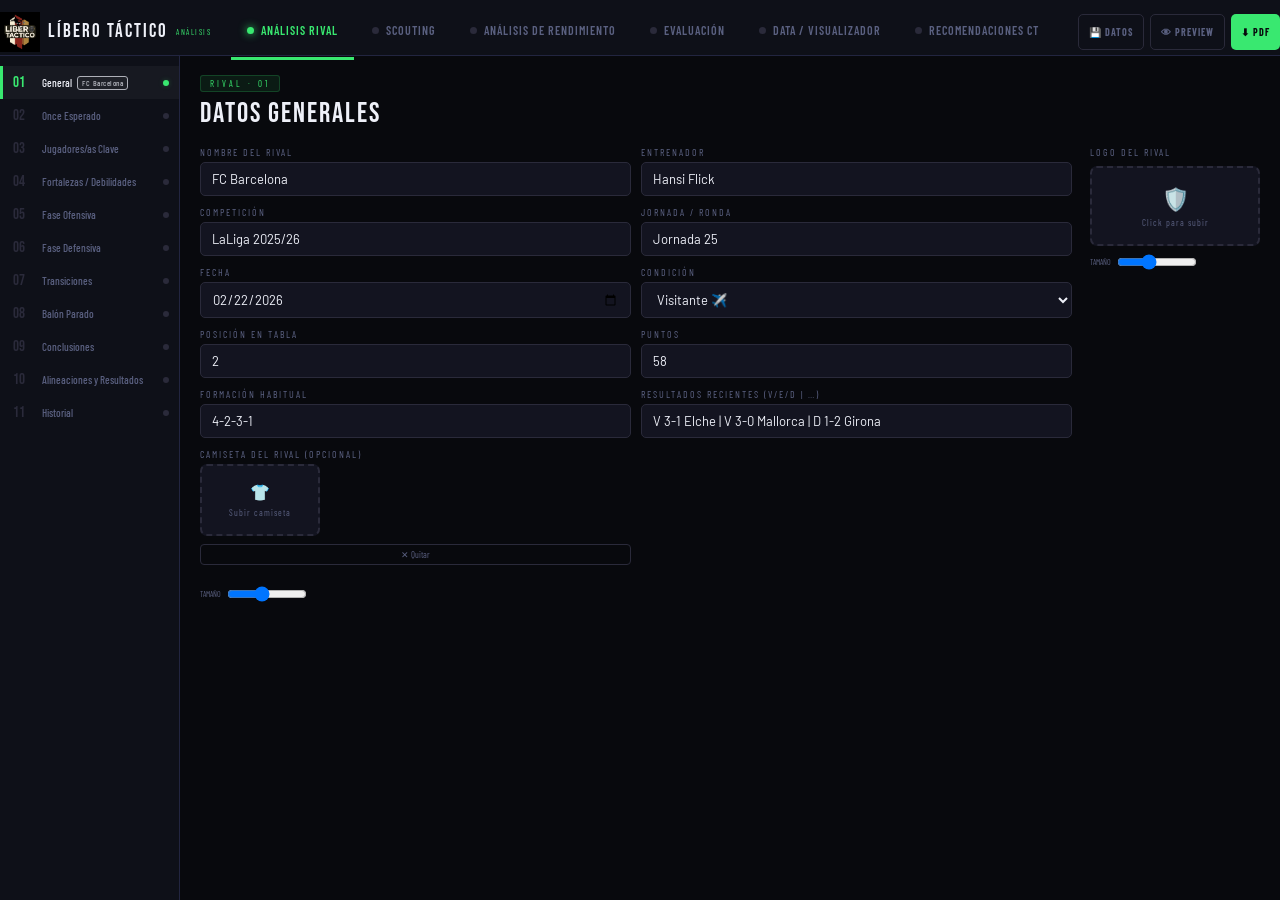
==== commit d739c9fa: "Rename Index.html to index.html" ====
--- a/index.html
+++ b/index.html
@@ -25,13 +25,6 @@
 <script src="https://www.gstatic.com/firebasejs/10.12.0/firebase-app-compat.js"></script>
 <script src="https://www.gstatic.com/firebasejs/10.12.0/firebase-firestore-compat.js"></script>
 <script src="https://cdnjs.cloudflare.com/ajax/libs/html2pdf.js/0.10.1/html2pdf.bundle.min.js"></script>
-  <style>
-@media print {
-  .no-print {
-    display: none !important;
-  }
-}
-</style>
 
 <style>
 :root{
@@ -54,13 +47,13 @@
 .mod-tabs{display:flex;align-items:stretch;height:56px;margin-left:20px;gap:2px}
 .mod-tab{display:flex;align-items:center;gap:7px;padding:0 16px;font-family:Barlow Condensed,sans-serif;font-size:12px;font-weight:600;letter-spacing:1px;text-transform:uppercase;color:#5a6080;cursor:pointer;border-bottom:3px solid transparent;transition:all .15s;white-space:nowrap}
 .mod-tab:hover{color:#ccd0e8}
-.mod-tab.rival-tab.active{color:var(--green);border-bottom-color:var(--green)}
-.mod-tab.scout-tab.active{color:var(--orange);border-bottom-color:var(--orange)}
-.mod-tab.rend-tab.active{color:var(--red);border-bottom-color:var(--red)}
 .mod-dot{width:7px;height:7px;border-radius:50%;background:#2a2a3a;flex-shrink:0;transition:all .2s}
-.rival-tab.active .mod-dot{background:var(--green);box-shadow:0 0 8px var(--green)}
-.scout-tab.active .mod-dot{background:var(--orange);box-shadow:0 0 8px var(--orange)}
-.rend-tab.active .mod-dot{background:var(--red);box-shadow:0 0 8px var(--red)}
+.mod-tab.rival-tab.active{color:#39e870;border-bottom-color:#39e870}
+.rival-tab.active .mod-dot{background:#39e870;box-shadow:0 0 8px #39e870}
+.mod-tab.scout-tab.active{color:#ff9c2a;border-bottom-color:#ff9c2a}
+.scout-tab.active .mod-dot{background:#ff9c2a;box-shadow:0 0 8px #ff9c2a}
+.mod-tab.rend-tab.active{color:#ff3e5e;border-bottom-color:#ff3e5e}
+.rend-tab.active .mod-dot{background:#ff3e5e;box-shadow:0 0 8px #ff3e5e}
 .topbar-right{margin-left:auto;display:flex;gap:6px}
 .tbtn{padding:6px 14px;border-radius:5px;border:none;cursor:pointer;font-family:Barlow Condensed,sans-serif;font-size:11px;font-weight:700;letter-spacing:1px;text-transform:uppercase;transition:all .15s}
 .tbtn-ghost{background:transparent;border:1px solid #2a2a3a;color:#5a6080}
@@ -186,7 +179,7 @@
 
 /* RPT styles */
 .rpt{background:#08090d;color:#ccd0e8;font-family:'Barlow',sans-serif;font-size:13px}
-.rpt-cover{padding:44px 44px 32px;border-bottom:1px solid #1e2030;position:relative;overflow:hidden}
+.rpt-cover{padding:44px 44px 32px;border-bottom:1px solid #1e2030;position:relative;overflow:visible}
 .rpt-cover-rival{background:linear-gradient(135deg,#080d10,#081a14)}
 .rpt-cover-scout{background:linear-gradient(135deg,#0e0d08,#1a1408)}
 .rpt-cover-rend{background:linear-gradient(135deg,#0d0810,#1a0810)}
@@ -278,7 +271,25 @@
 .rpt-video-link{display:inline-flex;align-items:center;gap:6px;background:#0f1118;border:1px solid #1e2030;border-radius:5px;padding:6px 12px;font-family:'Barlow Condensed',sans-serif;font-size:11px;color:#3dc8f5;margin:4px;text-decoration:none}
 .rpt-screenshot-grid{display:grid;grid-template-columns:repeat(3,1fr);gap:8px;margin:10px 0}
 .rpt-screenshot-grid img{width:100%;border-radius:5px}
-@media print{body{background:#08090d!important;-webkit-print-color-adjust:exact;print-color-adjust:exact}@page{margin:0}.preview-close{display:none}tr{page-break-inside:avoid;break-inside:avoid}.pdf-section-item{page-break-inside:avoid;break-inside:avoid}}
+@media print{
+  body{background:#08090d!important;-webkit-print-color-adjust:exact;print-color-adjust:exact}
+  @page{margin:8mm 6mm 10mm 6mm;size:A4 portrait}
+  .preview-close,.preview-controls{display:none!important}
+  .pv-block-bar,.pv-drop-indicator{display:none!important}
+  /* Allow large sections to split across pages — only protect small elements */
+  .rpt-sec{page-break-inside:auto}
+  .rpt-cover{page-break-inside:auto;page-break-after:auto}
+  /* Small elements: keep together */
+  .rpt-field-card,.rpt-canvas-item,.rpt-abp-card,.rpt-pcard{page-break-inside:avoid;break-inside:avoid}
+  .rpt-sec-hd{page-break-after:avoid;break-after:avoid}
+  tr{page-break-inside:avoid;break-inside:avoid}
+  table{page-break-inside:auto}
+  thead{display:table-header-group}
+  svg{max-width:100%!important;height:auto!important}
+  img{max-width:100%!important;max-height:none!important}
+  div[style*="overflow-x"]{overflow:visible!important}
+  div[style*="overflow:hidden"]{overflow:visible!important}
+}
 
 /* RICH TEXT EDITOR */
 .rte-wrap{position:relative;display:flex;flex-direction:column;gap:0}
@@ -453,10 +464,11 @@
 
 /* ═══ EXTRA MODULE ACCENT COLORS ═══ */
 .mod-tab.eval-tab.active{color:#ffd93e;border-bottom-color:#ffd93e}
-.recom-tab.active{color:#b87cff;border-bottom-color:#b87cff}
-.mod-tab.recom-tab .mod-dot{}
+.eval-tab.active .mod-dot{background:#ffd93e;box-shadow:0 0 8px #ffd93e}
+.mod-tab.data-tab.active{color:#3dc8f5;border-bottom-color:#3dc8f5}
+.data-tab.active .mod-dot{background:#3dc8f5;box-shadow:0 0 8px #3dc8f5}
+.mod-tab.recom-tab.active{color:#b87cff;border-bottom-color:#b87cff}
 .recom-tab.active .mod-dot{background:#b87cff;box-shadow:0 0 8px #b87cff}
-.mod-tab.data-tab.active{color:#3dc8f5;border-bottom-color:#3dc8f5}
 .eval-sec .sec-header-line{border-color:#ffd93e}
 .data-sec .sec-header-line{border-color:#3dc8f5}
 .semana-sec .sec-header-line{border-color:#b87cff}
@@ -726,6 +738,107 @@
 .rc-chart-toggle.on{border-color:#b87cff;color:#b87cff;background:rgba(184,124,255,.1)}
 .rc-chart-toggle input{display:none}
 .rc-heatmap-cell{display:inline-block;width:24px;height:18px;border-radius:2px;margin:1px;text-align:center;font-size:8px;font-family:Bebas Neue,sans-serif;line-height:18px}
+
+/* ══ SCOUT DB — CLUBES / BASE DE DATOS ══ */
+.sdb-toolbar{display:flex;gap:8px;flex-wrap:wrap;align-items:center;margin-bottom:16px}
+.sdb-search{background:#131420;border:1px solid #2a2a3a;border-radius:5px;color:#eef0f8;font-family:Barlow,sans-serif;font-size:12px;padding:7px 11px;outline:none;min-width:200px;transition:border-color .15s}
+.sdb-search:focus{border-color:#ff9c2a}
+.sdb-club-grid{display:grid;grid-template-columns:repeat(auto-fill,minmax(260px,1fr));gap:12px}
+.sdb-club-card{background:#0d0e1a;border:1px solid #2a2a3a;border-radius:8px;padding:16px;cursor:pointer;transition:all .15s;position:relative}
+.sdb-club-card:hover{border-color:#ff9c2a;background:#10111e}
+.sdb-club-card.active{border-color:#ff9c2a;box-shadow:0 0 12px rgba(255,156,42,.15)}
+.sdb-club-logo{width:48px;height:48px;border-radius:6px;object-fit:contain;background:#131420;flex-shrink:0}
+.sdb-club-logo-ph{width:48px;height:48px;border-radius:6px;background:#131420;display:flex;align-items:center;justify-content:center;font-size:20px;flex-shrink:0}
+.sdb-club-name{font-family:Barlow Condensed,sans-serif;font-size:15px;font-weight:700;color:#eef0f8;letter-spacing:1px}
+.sdb-club-count{font-family:Barlow Condensed,sans-serif;font-size:10px;color:#5a6080;letter-spacing:1px}
+.sdb-player-row{display:flex;align-items:center;gap:12px;padding:10px 14px;background:#0d0e1a;border:1px solid #1e2030;border-radius:6px;margin-bottom:6px;cursor:pointer;transition:all .12s}
+.sdb-player-row:hover{border-color:#ff9c2a;background:#10111e}
+.sdb-player-name{font-family:Barlow Condensed,sans-serif;font-size:13px;font-weight:600;color:#eef0f8}
+.sdb-player-pos{font-family:Barlow Condensed,sans-serif;font-size:10px;color:#ff9c2a;letter-spacing:1px;text-transform:uppercase}
+.sdb-player-date{font-family:Barlow Condensed,sans-serif;font-size:9px;color:#5a6080}
+.sdb-report-card{background:#0d0e1a;border:1px solid #1e2030;border-radius:6px;padding:12px 14px;margin-bottom:8px;cursor:pointer;transition:all .12s}
+.sdb-report-card:hover{border-color:#ff9c2a}
+.sdb-badge{display:inline-block;font-family:Barlow Condensed,sans-serif;font-size:9px;letter-spacing:1px;padding:2px 8px;border-radius:3px;font-weight:600}
+.sdb-badge-si{background:rgba(57,232,112,.12);color:#39e870;border:1px solid rgba(57,232,112,.3)}
+.sdb-badge-seguir{background:rgba(255,217,62,.1);color:#ffd93e;border:1px solid rgba(255,217,62,.25)}
+.sdb-badge-no{background:rgba(255,62,94,.1);color:#ff3e5e;border:1px solid rgba(255,62,94,.25)}
+.sdb-back-btn{background:none;border:1px solid #2a2a3a;color:#ff9c2a;font-family:Barlow Condensed,sans-serif;font-size:11px;letter-spacing:1px;padding:5px 12px;border-radius:4px;cursor:pointer;transition:all .12s}
+.sdb-back-btn:hover{border-color:#ff9c2a}
+.sdb-empty{text-align:center;padding:40px 20px;color:#5a6080;font-size:12px}
+.sdb-empty-icon{font-size:40px;margin-bottom:8px;opacity:.4}
+.sdb-stat{font-family:Bebas Neue,sans-serif;font-size:22px;color:#ff9c2a;line-height:1}
+.sdb-stat-label{font-family:Barlow Condensed,sans-serif;font-size:9px;color:#5a6080;letter-spacing:1px;text-transform:uppercase}
+.sdb-modal-bg{position:fixed;inset:0;background:rgba(0,0,0,.7);z-index:900;display:flex;align-items:center;justify-content:center}
+.sdb-modal{background:#0e1018;border:1px solid #2a2a3a;border-radius:10px;padding:24px;max-width:420px;width:90%}
+.sdb-modal-title{font-family:Bebas Neue,sans-serif;font-size:20px;color:#eef0f8;letter-spacing:2px;margin-bottom:14px}
+
+/* ══ LT_INFORMES — CENTRAL DB BROWSER ══ */
+.ltdb-grid{display:grid;grid-template-columns:repeat(auto-fill,minmax(280px,1fr));gap:12px}
+.ltdb-card{background:#0d0e1a;border:1px solid #1e2030;border-radius:8px;padding:16px;transition:all .15s;position:relative;overflow:hidden}
+.ltdb-card:hover{border-color:#3dc8f5;background:#10111e}
+.ltdb-card-head{display:flex;align-items:center;gap:10px;margin-bottom:10px}
+.ltdb-card-icon{width:38px;height:38px;border-radius:6px;display:flex;align-items:center;justify-content:center;font-size:18px;flex-shrink:0}
+.ltdb-card-title{font-family:Barlow Condensed,sans-serif;font-size:14px;font-weight:700;color:#eef0f8;letter-spacing:.5px}
+.ltdb-card-sub{font-family:Barlow Condensed,sans-serif;font-size:10px;color:#5a6080;letter-spacing:1px}
+.ltdb-card-body{display:flex;flex-wrap:wrap;gap:6px}
+.ltdb-tag{display:inline-block;font-family:Barlow Condensed,sans-serif;font-size:9px;letter-spacing:1px;padding:2px 8px;border-radius:3px;font-weight:600}
+.ltdb-tag-scouting{background:rgba(255,156,42,.1);color:#ff9c2a;border:1px solid rgba(255,156,42,.25)}
+.ltdb-tag-rival{background:rgba(57,232,112,.1);color:#39e870;border:1px solid rgba(57,232,112,.25)}
+.ltdb-tag-rendimiento{background:rgba(255,62,94,.1);color:#ff3e5e;border:1px solid rgba(255,62,94,.25)}
+.ltdb-tag-recomendacion{background:rgba(184,124,255,.1);color:#b87cff;border:1px solid rgba(184,124,255,.25)}
+.ltdb-tag-evaluacion{background:rgba(255,217,62,.1);color:#ffd93e;border:1px solid rgba(255,217,62,.25)}
+.ltdb-informe-row{display:flex;align-items:center;gap:10px;padding:10px 14px;background:#0d0e1a;border:1px solid #1e2030;border-radius:6px;margin-bottom:6px;cursor:pointer;transition:all .12s}
+.ltdb-informe-row:hover{border-color:#3dc8f5;background:#10111e}
+.ltdb-tipo-dot{width:8px;height:8px;border-radius:50%;flex-shrink:0}
+.ltdb-date{font-family:Barlow Condensed,sans-serif;font-size:10px;color:#5a6080;letter-spacing:1px}
+.ltdb-empty{text-align:center;padding:50px 20px;color:#5a6080;font-size:12px}
+.ltdb-empty-icon{font-size:48px;margin-bottom:12px;opacity:.35}
+.ltdb-stats-row{display:grid;grid-template-columns:repeat(auto-fill,minmax(100px,1fr));gap:8px;margin-bottom:16px}
+.ltdb-stat-box{background:#0a0b14;border:1px solid #1e2030;border-radius:6px;padding:10px;text-align:center}
+.ltdb-stat-num{font-family:Bebas Neue,sans-serif;font-size:24px;color:#3dc8f5;line-height:1}
+.ltdb-stat-lbl{font-family:Barlow Condensed,sans-serif;font-size:9px;color:#5a6080;letter-spacing:1px;text-transform:uppercase;margin-top:2px}
+.ltdb-detail-header{display:flex;align-items:center;gap:12px;margin-bottom:16px;flex-wrap:wrap}
+.ltdb-detail-logo{width:56px;height:56px;border-radius:8px;object-fit:contain;background:#131420;flex-shrink:0}
+.ltdb-detail-name{font-family:Bebas Neue,sans-serif;font-size:24px;color:#eef0f8;letter-spacing:2px}
+.ltdb-filter-bar{display:flex;gap:8px;flex-wrap:wrap;align-items:center;margin-bottom:14px}
+.ltdb-search{background:#131420;border:1px solid #2a2a3a;border-radius:5px;color:#eef0f8;font-family:Barlow,sans-serif;font-size:12px;padding:7px 11px;outline:none;min-width:200px;transition:border-color .15s}
+.ltdb-search:focus{border-color:#3dc8f5}
+.ltdb-filter-chip{display:inline-flex;align-items:center;gap:4px;padding:4px 10px;border:1px solid #2a2a3a;border-radius:3px;cursor:pointer;font-family:Barlow Condensed,sans-serif;font-size:10px;color:#5a6080;transition:all .12s;user-select:none}
+.ltdb-filter-chip.on{border-color:#3dc8f5;color:#3dc8f5;background:rgba(61,200,245,.08)}
+.ltdb-virt-list{max-height:600px;overflow-y:auto}
+
+/* ══ RECOM PASSWORD GATE ══ */
+.rc-lock-overlay{position:absolute;inset:0;background:rgba(8,9,13,.97);z-index:50;display:flex;align-items:center;justify-content:center;flex-direction:column;gap:16px;backdrop-filter:blur(8px)}
+.rc-lock-box{background:#0e1018;border:1px solid #2a2a3a;border-radius:12px;padding:32px 28px;text-align:center;max-width:340px;width:90%}
+.rc-lock-icon{font-size:48px;margin-bottom:12px;opacity:.6}
+.rc-lock-title{font-family:Bebas Neue,sans-serif;font-size:22px;color:#b87cff;letter-spacing:3px;margin-bottom:6px}
+.rc-lock-desc{font-family:Barlow Condensed,sans-serif;font-size:11px;color:#5a6080;letter-spacing:1px;margin-bottom:18px}
+.rc-lock-input{background:#131420;border:1px solid #2a2a3a;border-radius:6px;color:#eef0f8;font-family:Barlow,sans-serif;font-size:14px;padding:10px 14px;width:100%;text-align:center;letter-spacing:3px;outline:none;transition:border-color .15s}
+.rc-lock-input:focus{border-color:#b87cff}
+.rc-lock-btn{background:rgba(184,124,255,.15);border:1px solid #b87cff;color:#b87cff;font-family:Barlow Condensed,sans-serif;font-size:12px;letter-spacing:2px;padding:8px 24px;border-radius:5px;cursor:pointer;margin-top:12px;transition:all .15s}
+.rc-lock-btn:hover{background:rgba(184,124,255,.25)}
+.rc-lock-error{font-family:Barlow Condensed,sans-serif;font-size:10px;color:#ff3e5e;letter-spacing:1px;margin-top:8px;min-height:14px}
+.rc-lock-settings{position:absolute;top:12px;right:12px;display:flex;gap:6px}
+
+/* ══ TOAST NOTIFICATIONS ══ */
+@keyframes ltToastIn{from{opacity:0;transform:translateY(-12px)}to{opacity:1;transform:translateY(0)}}
+
+/* ══ TABLET RESPONSIVE (769px - 1024px) ══ */
+@media (min-width: 769px) and (max-width: 1024px) {
+  .body-wrap{grid-template-columns:180px 1fr}
+  .sidebar{width:180px}
+  .sb-item{padding:7px 10px;font-size:11px}
+  .sec{padding:16px 18px}
+  .grid2{grid-template-columns:1fr 1fr}
+  .grid3{grid-template-columns:1fr 1fr}
+  .grid4{grid-template-columns:1fr 1fr}
+  .grid5{grid-template-columns:repeat(3,1fr)}
+  .mod-tab{padding:0 10px;font-size:10px}
+  .topbar-right .tbtn{padding:5px 10px;font-size:9px}
+  .ltdb-grid{grid-template-columns:repeat(auto-fill,minmax(240px,1fr))}
+  .fg textarea{min-height:55px}
+  .sdb-report-card{padding:12px}
+}
 
 /* ══ RECOM EDITOR ══ */
 .recom-nav-tab{background:transparent;border:none;border-bottom:3px solid transparent;color:#5a6080;padding:12px 16px;cursor:pointer;display:flex;align-items:center;gap:8px;font-family:Barlow Condensed,sans-serif;font-size:11px;letter-spacing:1px;text-transform:uppercase;transition:all .15s}
@@ -806,8 +919,9 @@
 
   </div>
   <div class="topbar-right">
+    <button class="tbtn tbtn-ghost" onclick="document.getElementById('lt-backup-modal').style.display='flex';ltBackupUpdateInfo()" title="Datos: Exportar / Importar">💾 Datos</button>
     <button class="tbtn tbtn-ghost" onclick="openPreview()">👁 Preview</button>
-    <button class="tbtn tbtn-accent" onclick="printReport()">⬇ PDF</button>
+    <button class="tbtn" id="topbar-pdf-btn" onclick="printReport()" style="background:#39e870;color:#08090d;font-weight:700;border:none">⬇ PDF</button>
   </div>
 </div>
 
@@ -1628,6 +1742,16 @@
       <button class="btn-add" onclick="addMatchEntry()">+ Añadir Partido</button>
     </div>
 
+    <!-- 11 HISTORIAL RIVAL -->
+    <div class="sec" id="r-historial">
+      <div class="sec-header"><span class="sec-num">11</span><span class="sec-title">HISTORIAL DE INFORMES RIVAL</span><div class="sec-header-line"></div></div>
+      <p style="color:#5a6080;font-size:11px;margin-bottom:14px">Guarda el análisis rival actual y consulta informes anteriores.</p>
+      <div style="margin-bottom:16px">
+        <button onclick="rivalGuardarInforme()" class="tbtn" style="background:rgba(57,232,112,.12);border-color:#39e870;color:#39e870;font-size:11px;padding:8px 20px">💾 GUARDAR INFORME RIVAL ACTUAL</button>
+      </div>
+      <div id="rival-historial-list"></div>
+    </div>
+
   </div><!-- /mod-rival -->
 
   <!-- ═══ SCOUTING ═══ -->
@@ -1703,6 +1827,21 @@
       </div>
     </div>
 
+      <!-- Scout DB: Club association + Save report -->
+      <div style="margin-top:16px;padding:14px;background:#0a0b14;border:1px solid #1e2030;border-radius:6px">
+        <div style="font-family:Barlow Condensed,sans-serif;font-size:10px;letter-spacing:2px;color:#ff9c2a;margin-bottom:10px">📁 GUARDAR EN BASE DE DATOS</div>
+        <div style="display:flex;gap:10px;flex-wrap:wrap;align-items:flex-end">
+          <div class="fg" style="flex:1;min-width:160px"><label>Club</label>
+            <select id="sc-db-club" style="background:#131420;border:1px solid #2a2a3a;border-radius:5px;color:#eef0f8;font-family:Barlow,sans-serif;font-size:12px;padding:7px 11px" onchange="sdbOnClubChange()">
+              <option value="">Sin club</option>
+            </select>
+          </div>
+          <button onclick="sdbShowNewClubModal()" class="tbtn" style="background:rgba(255,156,42,.08);border:1px solid rgba(255,156,42,.3);color:#ff9c2a;white-space:nowrap">+ Nuevo Club</button>
+          <button onclick="sdbSaveReport()" class="tbtn" style="background:rgba(57,232,112,.12);border:1px solid rgba(57,232,112,.4);color:#39e870;white-space:nowrap">💾 Guardar Informe</button>
+        </div>
+        <div id="sc-db-status" style="font-family:Barlow Condensed,sans-serif;font-size:10px;color:#5a6080;margin-top:6px"></div>
+      </div>
+
     <!-- S02 VALORACIÓN -->
     <div class="sec" id="s-valoracion">
       <div class="sec-head">
@@ -1756,7 +1895,95 @@
       </div>
     </div>
 
+    <!-- S05 CLUBES / BASE DE DATOS -->
+    <div class="sec" id="s-clubes">
+      <div class="sec-head"><div class="sec-tag orange-tag">SCOUTING · 05</div>
+      <div class="sec-title">CLUBES / BASE DE DATOS</div>
+      <div class="sec-desc">Gestión de clubes, jugadores e historial de informes de scouting</div></div>
+
+      <!-- Stats bar -->
+      <div style="display:flex;gap:20px;margin-bottom:16px;padding:12px 16px;background:#0a0b14;border:1px solid #1e2030;border-radius:6px">
+        <div style="text-align:center"><div class="sdb-stat" id="sdb-stat-clubs">0</div><div class="sdb-stat-label">Clubes</div></div>
+        <div style="text-align:center"><div class="sdb-stat" id="sdb-stat-players">0</div><div class="sdb-stat-label">Jugadores</div></div>
+        <div style="text-align:center"><div class="sdb-stat" id="sdb-stat-reports">0</div><div class="sdb-stat-label">Informes</div></div>
+      </div>
+
+      <!-- Toolbar -->
+      <div class="sdb-toolbar">
+        <input type="text" class="sdb-search" id="sdb-search" placeholder="🔍 Buscar club o jugador..." oninput="sdbRender()">
+        <button onclick="sdbShowNewClubModal()" class="tbtn" style="background:rgba(255,156,42,.1);border:1px solid rgba(255,156,42,.4);color:#ff9c2a">+ Nuevo Club</button>
+        <button onclick="sdbExportJSON()" class="tbtn" style="background:rgba(61,200,245,.08);border:1px solid rgba(61,200,245,.3);color:#3dc8f5">📥 Exportar</button>
+        <input type="file" id="sdb-import-file" accept=".json" style="display:none" onchange="sdbImportJSON(this)">
+        <button onclick="document.getElementById('sdb-import-file').click()" class="tbtn" style="background:rgba(57,232,112,.08);border:1px solid rgba(57,232,112,.3);color:#39e870">📤 Importar</button>
+      </div>
+
+      <!-- Breadcrumb -->
+      <div id="sdb-breadcrumb" style="margin-bottom:12px;font-family:Barlow Condensed,sans-serif;font-size:11px;color:#5a6080"></div>
+
+      <!-- Dynamic content area -->
+      <div id="sdb-content"></div>
+    </div>
+
   </div><!-- /mod-scouting -->
+
+  <!-- Scout DB New Club Modal -->
+  <div class="sdb-modal-bg" id="sdb-club-modal" style="display:none" onclick="if(event.target===this)this.style.display='none'">
+    <div class="sdb-modal">
+      <div class="sdb-modal-title">NUEVO CLUB</div>
+      <div class="fg" style="margin-bottom:12px"><label>Nombre del Club</label><input id="sdb-new-club-name" placeholder="Nombre del club"></div>
+      <div class="fg" style="margin-bottom:12px"><label>País</label><input id="sdb-new-club-country" placeholder="País"></div>
+      <div class="fg" style="margin-bottom:12px"><label>Liga / Competencia</label><input id="sdb-new-club-league" placeholder="Liga o competencia"></div>
+      <div class="fg" style="margin-bottom:16px"><label>Logo del Club</label>
+        <div style="display:flex;gap:10px;align-items:center">
+          <div id="sdb-new-club-logo-prev" style="width:48px;height:48px;border-radius:6px;background:#131420;display:flex;align-items:center;justify-content:center;font-size:20px;cursor:pointer" onclick="document.getElementById('sdb-new-club-logo-inp').click()">⚽</div>
+          <input type="file" id="sdb-new-club-logo-inp" accept="image/*" style="display:none" onchange="sdbPreviewClubLogo(this)">
+          <span style="font-size:10px;color:#5a6080">Click para subir logo</span>
+        </div>
+      </div>
+      <div style="display:flex;gap:8px;justify-content:flex-end">
+        <button class="tbtn" onclick="document.getElementById('sdb-club-modal').style.display='none'" style="border:1px solid #2a2a3a;color:#5a6080">Cancelar</button>
+        <button class="tbtn" onclick="sdbCreateClub()" style="background:rgba(255,156,42,.15);border:1px solid #ff9c2a;color:#ff9c2a">💾 Crear Club</button>
+      </div>
+    </div>
+  </div>
+
+  <!-- ═══ BACKUP MODAL ═══ -->
+  <div class="sdb-modal-bg" id="lt-backup-modal" style="display:none" onclick="if(event.target===this)this.style.display='none'">
+    <div class="sdb-modal" style="max-width:480px">
+      <div class="sdb-modal-title">💾 DATOS</div>
+
+      <!-- EXPORTAR -->
+      <div style="margin-bottom:18px">
+        <div style="font-family:Barlow Condensed,sans-serif;font-size:11px;color:#39e870;letter-spacing:2px;margin-bottom:10px">EXPORTAR</div>
+        <div style="display:flex;gap:8px;flex-wrap:wrap">
+          <button class="tbtn" onclick="ltFullExportJSON()" style="background:rgba(57,232,112,.1);border:1px solid rgba(57,232,112,.4);color:#39e870">📥 JSON (todo el sistema)</button>
+          <button class="tbtn" onclick="evalExportarExcel()" style="background:rgba(61,200,245,.08);border:1px solid rgba(61,200,245,.3);color:#3dc8f5">📊 Excel (evaluaciones)</button>
+        </div>
+      </div>
+
+      <!-- IMPORTAR -->
+      <div style="margin-bottom:14px">
+        <div style="font-family:Barlow Condensed,sans-serif;font-size:11px;color:#ff9c2a;letter-spacing:2px;margin-bottom:10px">IMPORTAR</div>
+        <div style="display:flex;gap:8px;flex-wrap:wrap;margin-bottom:8px">
+          <input type="file" id="bk-imp-json" accept=".json" style="display:none" onchange="ltFullImportJSON(this)">
+          <button class="tbtn" onclick="document.getElementById('bk-imp-json').click()" style="background:rgba(255,156,42,.08);border:1px solid rgba(255,156,42,.3);color:#ff9c2a">📂 JSON (todo el sistema)</button>
+          <input type="file" id="bk-imp-excel" accept=".xlsx,.xls" style="display:none" onchange="evalImportarHistorial(this)">
+          <button class="tbtn" onclick="document.getElementById('bk-imp-excel').click()" style="background:rgba(61,200,245,.06);border:1px solid rgba(61,200,245,.25);color:#3dc8f5">📊 Excel (evaluaciones)</button>
+        </div>
+        <div id="bk-status" style="font-family:Barlow Condensed,sans-serif;font-size:10px;color:#5a6080;min-height:16px"></div>
+      </div>
+
+      <!-- INFO -->
+      <div style="background:#0a0b14;border:1px solid #1e2030;border-radius:6px;padding:10px 12px;margin-bottom:14px">
+        <div style="font-family:Barlow Condensed,sans-serif;font-size:10px;color:#5a6080;letter-spacing:1px;margin-bottom:6px">DATOS ACTUALES</div>
+        <div id="bk-info" style="font-size:11px;color:#ccd0e8;line-height:1.7"></div>
+      </div>
+
+      <div style="text-align:right">
+        <button class="tbtn" onclick="document.getElementById('lt-backup-modal').style.display='none'" style="border:1px solid #2a2a3a;color:#5a6080">Cerrar</button>
+      </div>
+    </div>
+  </div>
 
   <!-- ═══ RENDIMIENTO ═══ -->
   <div class="module" id="mod-rendimiento">
@@ -2285,7 +2512,15 @@
       <button class="btn-add" onclick="addTacticCanvas('rn-concl','Plan de Trabajo Táctico')">+ Añadir Pizarra Táctica</button>
     </div>
 
-    <!-- RN08 MALLA DE PASES -->
+    <!-- 08 HISTORIAL RENDIMIENTO -->
+    <div class="sec" id="rn-historial">
+      <div class="sec-header"><span class="sec-num">08</span><span class="sec-title">HISTORIAL DE INFORMES DE RENDIMIENTO</span><div class="sec-header-line"></div></div>
+      <p style="color:#5a6080;font-size:11px;margin-bottom:14px">Guarda el análisis de rendimiento actual y consulta informes anteriores.</p>
+      <div style="margin-bottom:16px">
+        <button onclick="rendGuardarInforme()" class="tbtn" style="background:rgba(255,62,94,.12);border-color:#ff3e5e;color:#ff3e5e;font-size:11px;padding:8px 20px">💾 GUARDAR INFORME DE RENDIMIENTO ACTUAL</button>
+      </div>
+      <div id="rend-historial-list"></div>
+    </div>
 
   </div><!-- /mod-rendimiento -->
 
@@ -2437,11 +2672,32 @@
         </div>
       </div>
 
+      <!-- Club association -->
+      <div style="display:flex;align-items:center;gap:10px;margin-bottom:16px;padding:10px 14px;background:#0a0b14;border:1px solid #1e2030;border-radius:6px">
+        <span style="font-family:Barlow Condensed,sans-serif;font-size:9px;color:#5a6080;letter-spacing:2px">MI CLUB:</span>
+        <input type="text" id="ev-mi-club" class="field-input" placeholder="Nombre de tu equipo" style="flex:1;max-width:280px" value="" onchange="evalSavePlantel()">
+        <span id="ev-club-badge" style="font-family:Barlow Condensed,sans-serif;font-size:9px;color:#ffd93e;letter-spacing:1px"></span>
+      </div>
+
       <!-- Manual add -->
       <div class="field-label" style="margin-bottom:8px">AGREGAR JUGADORA MANUALMENTE</div>
-      <div style="display:flex;gap:6px;align-items:center;max-width:460px;margin-bottom:18px">
+      <div style="display:flex;gap:6px;align-items:center;max-width:600px;margin-bottom:18px">
         <input type="number" id="ev-pnum" class="field-input" placeholder="Nº" style="width:60px" min="1" max="99">
-        <input type="text" id="ev-pname" class="field-input" placeholder="Nombre de la jugadora" style="flex:1" onkeydown="if(event.key==='Enter')evalAddPlayer()">
+        <input type="text" id="ev-pname" class="field-input" placeholder="Nombre" style="flex:1" onkeydown="if(event.key==='Enter')evalAddPlayer()">
+        <select id="ev-ppos" class="field-input" style="width:100px">
+          <option value="">Pos.</option>
+          <option value="PO">Portero/a</option>
+          <option value="LD">Lateral Der.</option>
+          <option value="LI">Lateral Izq.</option>
+          <option value="DCD">Central Der.</option>
+          <option value="DCI">Central Izq.</option>
+          <option value="MCD">Vol. Contención</option>
+          <option value="MC">Vol. Mixto</option>
+          <option value="MCO">Mediapunta</option>
+          <option value="EI">Extremo Izq.</option>
+          <option value="ED">Extremo Der.</option>
+          <option value="DC">Delantero/a</option>
+        </select>
         <button class="tbtn" onclick="evalAddPlayer()" style="white-space:nowrap">+ Agregar</button>
       </div>
 
@@ -2754,7 +3010,7 @@
       <div id="mm-panel-videos" style="display:none">
         <div class="field-label" style="margin-bottom:10px">🎥 VIDEOS YOUTUBE</div>
         <div style="display:flex;gap:8px;flex-wrap:wrap;max-width:580px;margin-bottom:12px;align-items:flex-end">
-          <div style="flex:1;min-width:220px"><label class="field-label" style="font-size:9px">URL DE YOUTUBE</label><input type="text" id="ev-video-url" class="field-input" placeholder="https://youtube.com/watch?v=..."></div>
+          <div style="flex:1;min-width:220px"><label class="field-label" style="font-size:9px">URL DE YOUTUBE</label><input type="text" id="ev-video-url" class="field-input" placeholder="youtube.com/watch?v=... · youtu.be/... · /shorts/..."></div>
           <div style="min-width:140px"><label class="field-label" style="font-size:9px">TÍTULO (OPCIONAL)</label><input type="text" id="ev-video-title" class="field-input" placeholder="Ej: Análisis primer tiempo"></div>
           <button class="tbtn" onclick="evalAddVideo()" style="background:rgba(255,50,50,.1);border-color:#ff4444;color:#ff4444;white-space:nowrap">+ Video</button>
         </div>
@@ -2771,8 +3027,9 @@
         <div id="ev-images-grid" style="display:grid;grid-template-columns:repeat(auto-fill,minmax(220px,1fr));gap:10px"></div>
       </div>
 
-      <div style="margin-top:14px">
+      <div style="margin-top:14px;display:flex;gap:8px;flex-wrap:wrap;align-items:center">
         <button class="tbtn" onclick="evalGuardar()" style="background:rgba(57,232,112,.1);border-color:#39e870;color:#39e870">💾 Guardar</button>
+        <button class="tbtn" onclick="evalGenerarInforme()" style="background:rgba(184,124,255,.1);border-color:#b87cff;color:#b87cff">🖨 Informe PDF</button>
       </div>
     </div>
 
@@ -2803,6 +3060,19 @@
 
       <div id="ev-hist-stats" style="display:flex;gap:12px;flex-wrap:wrap;margin-bottom:16px"></div>
       <div id="ev-historial-list"></div>
+    </div>
+
+    <!-- ──────────────────────────────── 07 JUGADORA 360 ──────── -->
+    <div class="sec eval-sec" id="ev-jugadora360">
+      <div class="sec-header"><span class="sec-num">07</span><span class="sec-title">JUGADORA 360</span><div class="sec-header-line"></div></div>
+      <p style="font-family:Barlow,sans-serif;font-size:11px;color:#5a6080;margin-bottom:12px">Selecciona una jugadora del plantel para ver su ficha completa, estadísticas agregadas, estado, forma y videos.</p>
+      <div style="display:flex;gap:10px;flex-wrap:wrap;align-items:center;margin-bottom:14px">
+        <select id="ev-j360-selector" class="field-input" style="max-width:280px" onchange="if(this.value)jugadora360Open(this.value)">
+          <option value="">— Seleccionar jugadora —</option>
+        </select>
+        <button class="tbtn" onclick="j360RefreshSelector()" style="font-size:9px;border-color:#3dc8f5;color:#3dc8f5">🔄 Actualizar</button>
+      </div>
+      <div id="ev-j360-grid" style="display:grid;grid-template-columns:repeat(auto-fill,minmax(200px,1fr));gap:8px"></div>
     </div>
 
   </div>
@@ -2922,6 +3192,25 @@
       <div id="dt-tabla-detail" style="margin-top:16px"></div>
     </div>
 
+    <!-- 05 BASE DE DATOS CENTRAL -->
+    <div class="sec data-sec" id="dt-base">
+      <div class="sec-header"><span class="sec-num">05</span><span class="sec-title">BASE DE DATOS CENTRAL</span><div class="sec-header-line"></div></div>
+      <p style="color:#5a6080;font-size:11px;margin-bottom:14px">Todos los informes del sistema organizados por club. Scouting, Rival, Rendimiento, Evaluaciones y Recomendaciones en un solo lugar.</p>
+      <!-- Stats overview -->
+      <div id="ltdb-stats" class="ltdb-stats-row"></div>
+      <!-- Filters -->
+      <div class="ltdb-filter-bar">
+        <input type="text" class="ltdb-search" id="ltdb-search" placeholder="Buscar club, jugador, informe..." oninput="ltdbRender()">
+        <div id="ltdb-type-filters" style="display:flex;gap:4px;flex-wrap:wrap"></div>
+        <div style="flex:1"></div>
+        <button onclick="ltdbRebuildIndex()" class="tbtn" style="font-size:8px;padding:3px 10px;background:rgba(61,200,245,.08);border-color:#3dc8f5;color:#3dc8f5">ACTUALIZAR DATOS</button>
+      </div>
+      <!-- Breadcrumb -->
+      <div id="ltdb-breadcrumb" style="display:flex;gap:6px;align-items:center;margin-bottom:12px;flex-wrap:wrap"></div>
+      <!-- Content area -->
+      <div id="ltdb-content" class="ltdb-virt-list"></div>
+    </div>
+
     <!-- Compat: keep old chip container for dataUpdatePlayerChips -->
     <div id="dt-player-chips" style="display:none"></div>
     <select id="dt-sort-by" style="display:none"><option value="avg-desc">Nota ↓</option></select>
@@ -2942,18 +3231,18 @@
 
 
   <!-- ╔═══ RECOMENDACIONES CT ═══╗ -->
-  <div class="module" id="mod-recom">
-
-  <!-- Top action bar -->
-  <div style="display:flex;justify-content:flex-end;gap:6px;padding:8px 12px;border-bottom:1px solid #1e2030;margin-bottom:2px;flex-wrap:wrap">
-    <button class="tbtn" onclick="rcGenerarInforme()" style="background:rgba(184,124,255,.1);border-color:#b87cff;color:#b87cff">📋 Generar Informe CT</button>
-    <button class="tbtn" onclick="exportPreviewPDF()" style="background:rgba(57,232,112,.12);border-color:#39e870;color:#39e870">📥 PDF</button>
-  </div>
+  <div class="module" id="mod-recom" style="position:relative">
 
     <!-- SECTION 01: DIAGNÓSTICO CT -->
     <div class="sec recom-sec active" id="rc-diag">
       <div class="sec-header"><span class="sec-num">01</span><span class="sec-title">DIAGNÓSTICO PARA LA ENTRENADORA</span><div class="sec-header-line"></div></div>
       <p style="color:#5a6080;font-size:11px;margin-bottom:16px">Resumen táctico-técnico que contextualiza todas las recomendaciones del microciclo</p>
+
+      <!-- Autor de la recomendación -->
+      <div class="grid2" style="margin-bottom:16px">
+        <div class="fg"><label>AUTOR DE LA RECOMENDACIÓN</label>
+          <input type="text" id="rc-autor" class="field-input" placeholder="¿Quién realiza esta recomendación?" oninput="rcSaveDiag()"></div>
+      </div>
 
       <!-- ref panel removed per user request -->
 
@@ -3065,7 +3354,6 @@
         <button class="tbtn" onclick="rcMicroGuardarSemana()" style="background:rgba(184,124,255,.12);border-color:#b87cff;color:#b87cff">💾 GUARDAR</button>
         <button class="tbtn" onclick="rcMicroNuevaSemana()" style="background:rgba(57,232,112,.1);border-color:#39e870;color:#39e870">+ NUEVA SEMANA</button>
         <button class="tbtn" onclick="rcMicroDuplicar()" style="background:rgba(61,200,245,.1);border-color:#3dc8f5;color:#3dc8f5">📋 DUPLICAR</button>
-        <button class="tbtn" onclick="rcGenerarInforme()" style="background:rgba(255,156,42,.1);border-color:#ff9c2a;color:#ff9c2a">📄 EXPORTAR PDF</button>
         <button class="tbtn" onclick="rcMicroBorrarTodo()" style="background:rgba(255,62,94,.08);border-color:rgba(255,62,94,.4);color:#ff3e5e">🗑 BORRAR TODO</button>
       </div>
 
@@ -3147,6 +3435,10 @@
       </div>
 
       <div id="rc-historial-list"></div>
+
+      <div style="margin-top:18px;padding:8px 12px;background:#0d0e1a;border:1px solid #2a2a3a;border-radius:6px">
+        <span style="font-family:Barlow Condensed,sans-serif;font-size:9px;color:#5a6080;letter-spacing:1px">🔒 Los informes están protegidos con contraseña. Se solicitará al abrir cada informe.</span>
+      </div>
     </div>
 
 
@@ -3278,6 +3570,7 @@
 
 // ── Load evaluaciones from Firestore ──
 async function fbLoadEvaluaciones() {
+  if (!db || !window._fbReady) return;
   try {
     const snap = await db.collection('evaluaciones').get();
     let allPartidos = [];
@@ -3325,7 +3618,7 @@
 
 // ── Save recomendaciones CT ──
 async function fbSaveRecomendaciones() {
-  if (window._fbLoading) return;
+  if (!db || !window._fbReady || window._fbLoading) return;
   try {
     if (!window.rcData) return;
     const data = JSON.parse(JSON.stringify(window.rcData));
@@ -3364,6 +3657,7 @@
 
 // ── Load recomendaciones CT ──
 async function fbLoadRecomendaciones() {
+  if (!db || !window._fbReady) return;
   try {
     const snap = await db.collection('recomendaciones').get();
     const mainDoc = snap.docs.find(d => d.id === 'main');
@@ -3386,6 +3680,7 @@
 
 // ── Master init: load all from Firebase ──
 async function fbInitAll() {
+  if (!db || !window._fbReady) { console.log('Firebase not available, using localStorage only'); return; }
   window._fbLoading = true;
   try {
     await fbLoadEvaluaciones();
@@ -3405,38 +3700,199 @@
 }
 
 // ── html2pdf export from preview ──
-function exportPreviewPDF() {
-  const container = document.getElementById('preview-content');
-  if (!container || !container.innerHTML.trim()) {
-    alert('El informe está vacío. Genera el informe primero.');
-    return;
-  }
-  const clone = container.cloneNode(true);
+function cleanPreviewClone(clone) {
+  // Remove ALL edit UI elements
   clone.querySelectorAll('[contenteditable]').forEach(el => el.removeAttribute('contenteditable'));
   clone.querySelectorAll('[draggable]').forEach(el => el.removeAttribute('draggable'));
   clone.querySelectorAll('[data-preview-hint]').forEach(el => el.remove());
-  const teamName = (window.evalDB && window.evalDB.nombre) || 'Equipo';
-  const today = new Date().toISOString().slice(0,10);
-  const filename = 'Libero-Tactico-' + teamName.replace(/\s+/g,'-') + '-' + today + '.pdf';
-  const opt = {
-    margin: [5, 5, 10, 5],
-    filename: filename,
-    image: { type: 'jpeg', quality: 0.92 },
-    html2canvas: { scale: 2, useCORS: true, backgroundColor: '#08090d', logging: false },
-    jsPDF: { unit: 'mm', format: 'a4', orientation: 'portrait' },
-    pagebreak: { mode: ['avoid-all', 'css', 'legacy'] }
-  };
-  const wrapper = document.createElement('div');
-  wrapper.style.cssText = 'background:#08090d;color:#ccd0e8;font-family:Barlow,sans-serif;padding:10px';
-  wrapper.appendChild(clone);
-  document.body.appendChild(wrapper);
-  html2pdf().set(opt).from(wrapper).save().then(function() {
-    document.body.removeChild(wrapper);
-  }).catch(function(err) {
-    console.warn('PDF export error:', err);
-    document.body.removeChild(wrapper);
-    previewPrint();
+  clone.querySelectorAll('.pv-block-bar').forEach(el => el.remove());
+  clone.querySelectorAll('.pv-drop-indicator').forEach(el => el.remove());
+  // Unwrap pv-block wrappers but keep content
+  clone.querySelectorAll('.pv-block').forEach(block => {
+    while (block.firstChild) block.parentNode.insertBefore(block.firstChild, block);
+    block.remove();
   });
+  return clone;
+}
+
+// Convert SVGs from LIVE container to data URL images, return promises
+function svgsToImages(liveContainer, targetContainer) {
+  const liveSvgs = Array.from(liveContainer.querySelectorAll('svg'));
+  const targetSvgs = Array.from(targetContainer.querySelectorAll('svg'));
+  const promises = [];
+  liveSvgs.forEach(function(svg, idx) {
+    if (!targetSvgs[idx]) return;
+    promises.push(new Promise(function(resolve) {
+      try {
+        const vb = svg.getAttribute('viewBox');
+        const w = svg.getAttribute('width') || (vb ? vb.split(' ')[2] : null) || svg.clientWidth || 400;
+        const h = svg.getAttribute('height') || (vb ? vb.split(' ')[3] : null) || svg.clientHeight || 300;
+        const serializer = new XMLSerializer();
+        let svgStr = serializer.serializeToString(svg);
+        if (!svgStr.includes('xmlns="')) svgStr = svgStr.replace('<svg', '<svg xmlns="http://www.w3.org/2000/svg"');
+        const blob = new Blob([svgStr], {type:'image/svg+xml;charset=utf-8'});
+        const url = URL.createObjectURL(blob);
+        const img = new Image();
+        img.onload = function() {
+          const cvs = document.createElement('canvas');
+          cvs.width = parseInt(w) * 2; cvs.height = parseInt(h) * 2;
+          const ctx = cvs.getContext('2d');
+          ctx.scale(2,2);
+          ctx.drawImage(img, 0, 0, parseInt(w), parseInt(h));
+          const imgEl = document.createElement('img');
+          imgEl.src = cvs.toDataURL('image/png');
+          imgEl.style.cssText = 'max-width:100%;height:auto;display:block;' + (targetSvgs[idx].style.cssText||'');
+          if (targetSvgs[idx].parentNode) targetSvgs[idx].parentNode.replaceChild(imgEl, targetSvgs[idx]);
+          URL.revokeObjectURL(url);
+          resolve();
+        };
+        img.onerror = function() { URL.revokeObjectURL(url); resolve(); };
+        img.src = url;
+      } catch(e) { resolve(); }
+    }));
+  });
+  // Also convert <img> tags with SVG data URLs to PNG
+  targetContainer.querySelectorAll('img').forEach(function(imgEl) {
+    var src = imgEl.getAttribute('src') || '';
+    if (src.startsWith('data:image/svg+xml')) {
+      promises.push(new Promise(function(resolve) {
+        try {
+          var tempImg = new Image();
+          tempImg.onload = function() {
+            var cvs = document.createElement('canvas');
+            cvs.width = tempImg.naturalWidth * 2 || 800;
+            cvs.height = tempImg.naturalHeight * 2 || 600;
+            var ctx = cvs.getContext('2d');
+            ctx.scale(2,2);
+            ctx.drawImage(tempImg, 0, 0, tempImg.naturalWidth || 400, tempImg.naturalHeight || 300);
+            imgEl.src = cvs.toDataURL('image/png');
+            resolve();
+          };
+          tempImg.onerror = function() { resolve(); };
+          tempImg.src = src;
+        } catch(e) { resolve(); }
+      }));
+    }
+  });
+  return Promise.all(promises);
+}
+
+function getReportCSS() {
+  return Array.from(document.styleSheets).flatMap(s => {
+    try { return Array.from(s.cssRules).map(r => r.cssText); } catch { return []; }
+  }).filter(r =>
+    r.includes('.rpt') || r.includes('Bebas') || r.includes('Barlow') ||
+    r.includes('@font-face') || r.includes('ev-') || r.includes('@media print') ||
+    r.includes('pdf-') || r.includes('page-break') || r.includes('.pv-') ||
+    r.includes('half-star') || r.includes('half-fill')
+  ).join('\n');
+}
+
+function buildPrintHTML(content, title) {
+  const sheets = getReportCSS();
+  return '<!DOCTYPE html><html><head><meta charset="UTF-8">' +
+    '<link href="https://fonts.googleapis.com/css2?family=Bebas+Neue&family=Barlow:wght@300;400;500;600;700&family=Barlow+Condensed:wght@400;500;600;700&display=swap" rel="stylesheet">' +
+    '<title>' + (title || 'Informe Líbero Táctico') + '</title>' +
+    '<style>' +
+      '*{box-sizing:border-box;margin:0;padding:0}' +
+      'body{background:#08090d!important;color:#ccd0e8;font-family:Barlow,sans-serif;' +
+      '-webkit-print-color-adjust:exact;print-color-adjust:exact;color-adjust:exact}' +
+      '@page{margin:8mm 6mm 10mm 6mm;size:A4 portrait}' +
+      '@media print{' +
+        'body{background:#08090d!important;-webkit-print-color-adjust:exact;print-color-adjust:exact;color-adjust:exact}' +
+        '.rpt-sec,.rpt-field-card,.rpt-canvas-item,.rpt-canvas-row{page-break-inside:avoid;break-inside:avoid}' +
+        'tr{page-break-inside:avoid;break-inside:avoid}' +
+        'table{page-break-inside:auto}' +
+        'thead{display:table-header-group}' +
+        'img{max-width:100%!important;page-break-inside:avoid}' +
+        'svg{max-width:100%!important;page-break-inside:avoid}' +
+        '.pv-block-bar,.pv-drop-indicator{display:none!important}' +
+        '#lt-topbar{display:none!important}' +
+      '}' +
+      '.pv-block-bar,.pv-drop-indicator{display:none!important}' +
+      sheets +
+    '</style></head><body>' +
+    '<div style="max-width:900px;margin:0 auto;padding:20px 14px">' + content + '</div>' +
+    '</body></html>';
+}
+
+// Shared: build the standalone report HTML (used by both download and print-to-PDF)
+function _buildReportHTML() {
+  var container = document.getElementById('preview-content');
+  if (!container || !container.innerHTML.trim()) return null;
+  var cleanClone = cleanPreviewClone(container.cloneNode(true));
+  var content = cleanClone.innerHTML;
+  content = content.replace(/\s*contenteditable="[^"]*"/g, '');
+  content = content.replace(/\s*draggable="[^"]*"/g, '');
+  var rptCss = Array.from(document.styleSheets).flatMap(function(s){try{return Array.from(s.cssRules).map(function(r){return r.cssText;});}catch(e){return[];}}).filter(function(r){return r.includes('.rpt')||r.includes('Bebas')||r.includes('Barlow')||r.includes('@font-face')||r.includes('ev-')||r.includes('@media print')||r.includes('page-break')||r.includes('half-star')||r.includes('half-fill')||r.includes('.scout')||r.includes('.rte-');}).join('\n');
+  return '<!DOCTYPE html><html><head><meta charset="UTF-8"><title>Informe Líbero Táctico</title>' +
+    '<link href="https://fonts.googleapis.com/css2?family=Bebas+Neue&family=Barlow:wght@300;400;500;600;700&family=Barlow+Condensed:wght@400;500;600;700&display=swap" rel="stylesheet">' +
+    '<style>*{box-sizing:border-box;margin:0;padding:0}' +
+    ':root{--bg:#08090d;--bg2:#0e0f14;--bg3:#131420;--bg4:#1a1b24;--brd:#1e2030;--txt:#ccd0e8;--wht:#eef0f8;--mut:#5a6080;--accent:#ffd93e;--yellow:#ffd93e;--green:#39e870;--red:#ff3e5e;--cyan:#3dc8f5;--orange:#ff9c2a;--purple:#b87cff}' +
+    'body{background:#08090d!important;color:#ccd0e8;font-family:Barlow,sans-serif;-webkit-print-color-adjust:exact;print-color-adjust:exact;color-adjust:exact}' +
+    '.ev-half-star{display:inline-block;position:relative;color:#2a2a3a;font-size:13px}' +
+    '.ev-half-star .half-fill{position:absolute;top:0;left:0;width:50%;overflow:hidden;color:#ffd93e}' +
+    '@page{margin:8mm 6mm 10mm 6mm;size:A4 portrait}' +
+    '@media print{body{background:#08090d!important;-webkit-print-color-adjust:exact;print-color-adjust:exact;color-adjust:exact}' +
+    '.lt-hint{display:none!important}' +
+    '.rpt-sec{page-break-inside:auto}' +
+    '.rpt-cover{page-break-inside:auto;page-break-after:auto}' +
+    '.rpt-field-card,.rpt-canvas-item,.rpt-abp-card,.rpt-pcard{page-break-inside:avoid;break-inside:avoid}' +
+    '.rpt-sec-hd{page-break-after:avoid;break-after:avoid}' +
+    'tr{page-break-inside:avoid;break-inside:avoid}' +
+    'table{page-break-inside:auto}thead{display:table-header-group}' +
+    'img{max-width:100%!important;max-height:none!important}' +
+    'svg{max-width:100%!important;height:auto!important}' +
+    'div[style*="overflow-x"]{overflow:visible!important}' +
+    'div[style*="overflow:hidden"]{overflow:visible!important}' +
+    '}' +
+    rptCss +
+    '</style></head><body>' +
+    '<div class="lt-hint" style="background:#131420;border:1px solid #2a2a3a;padding:10px 16px;font-family:Barlow Condensed,sans-serif;font-size:11px;color:#9aa0b8;display:flex;align-items:center;gap:12px">' +
+    '<span style="color:#ffd93e;font-weight:700;letter-spacing:2px">LÍBERO TÁCTICO</span>' +
+    '<span>Para guardar como PDF: </span>' +
+    '<button onclick="window.print()" style="background:#39e870;border:none;color:#000;padding:4px 14px;border-radius:4px;cursor:pointer;font-family:Barlow Condensed,sans-serif;font-size:11px;font-weight:700">🖨 Ctrl+P → Guardar como PDF</button>' +
+    '</div>' +
+    '<div style="padding:14px">' + content + '</div>' +
+    '</body></html>';
+}
+
+function exportPreviewPDF() {
+  try {
+    var fullHtml = _buildReportHTML();
+    if (!fullHtml) { alert('El informe está vacío. Genera el informe primero.'); return; }
+
+    // Add auto-print script
+    var printHtml = fullHtml.replace('</body>',
+      '<script>window.onload=function(){setTimeout(function(){window.print();},900);};<\/script></body>');
+
+    // Open in new window — auto-triggers print dialog for "Save as PDF"
+    var w = null;
+    try { w = window.open('', '_blank'); } catch(e) { w = null; }
+    if (w) {
+      try {
+        w.document.write(printHtml);
+        w.document.close();
+      } catch(e) {
+        console.warn('PDF write error:', e.message);
+        w.close();
+        w = null;
+      }
+    }
+    if (!w) {
+      // Popup blocked or error: download as HTML file
+      var tn = (typeof teamName !== 'undefined' && teamName) ? teamName.replace(/\s+/g, '-') : 'informe';
+      var a = document.createElement('a');
+      a.href = URL.createObjectURL(new Blob([fullHtml], {type:'text/html;charset=utf-8'}));
+      a.download = 'informe-' + tn + '-' + new Date().toISOString().slice(0, 10) + '.html';
+      document.body.appendChild(a); a.click(); document.body.removeChild(a);
+      setTimeout(function() { URL.revokeObjectURL(a.href); }, 5000);
+      alert('Popup bloqueado. Se descargó el archivo HTML.\nÁbrelo y usa Ctrl+P → Guardar como PDF');
+    }
+  } catch(e) {
+    console.error('exportPreviewPDF error:', e.message);
+    alert('Error al generar PDF: ' + e.message);
+  }
 }
 
 // ══════ STATE ══════
@@ -3673,23 +4129,40 @@
 // ══════════════════════════════════════════════
 function switchModule(mod,el){
   activeModule=mod;
-  const am={rival:'--green',scouting:'--orange',rendimiento:'--red',evaluacion:'--yellow',data:'--cyan',recom:'--purple'};
-  const accentVal = am[mod];
+  var am={rival:'--green',scouting:'--orange',rendimiento:'--red',evaluacion:'--yellow',data:'--cyan',recom:'--purple'};
+  var accentVal = am[mod];
   if(accentVal && accentVal.startsWith('--')) document.documentElement.style.setProperty('--accent','var('+accentVal+')');
   else if(accentVal) document.documentElement.style.setProperty('--accent',accentVal);
-  document.querySelectorAll('.module').forEach(m=>m.classList.remove('active'));
-  const modIds={rival:'mod-rival',scouting:'mod-scouting',rendimiento:'mod-rendimiento',evaluacion:'mod-evaluacion',data:'mod-data',recom:'mod-recom'};
-  const modEl=document.getElementById(modIds[mod]);
+  document.querySelectorAll('.module').forEach(function(m){m.classList.remove('active');});
+  var modIds={rival:'mod-rival',scouting:'mod-scouting',rendimiento:'mod-rendimiento',evaluacion:'mod-evaluacion',data:'mod-data',recom:'mod-recom'};
+  var modEl=document.getElementById(modIds[mod]);
   if(modEl) modEl.classList.add('active');
-  document.querySelectorAll('.mod-tab').forEach(t=>t.classList.remove('active'));
-  el.classList.add('active');
+
+  // Safely update tab highlight — find by class if el not provided
+  document.querySelectorAll('.mod-tab').forEach(function(t){t.classList.remove('active');});
+  if(el && el.classList) {
+    el.classList.add('active');
+  } else {
+    // Find the correct tab by module name
+    var tabMap={rival:'.rival-tab',scouting:'.scout-tab',rendimiento:'.rend-tab',evaluacion:'.eval-tab',data:'.data-tab',recom:'.recom-tab'};
+    var tabSel = tabMap[mod];
+    if(tabSel){ var tabEl=document.querySelector(tabSel); if(tabEl) tabEl.classList.add('active'); }
+  }
+
   // Init modules on first switch
-  if(mod==='evaluacion'){evalInit();}
-  if(mod==='evaluacion'){ setTimeout(evalRenderFaseTabs, 50); }
-  if(mod==='data'){ if(!window.dataFiltros){ window.dataFiltros={competencia:'',selectedIds:null}; } if(!window.dataFiltros.selectedIds){ window.dataFiltros.selectedIds=new Set(window.evalDB.partidos.map(function(p){return p.id;})); } dtBuildMatchPicker(); dataRefreshAll(); }
-  if(mod==='recom'){ recomInit(); }
-
-  // Only render sidebar for core modules
+  try {
+    if(mod==='evaluacion'){evalInit(); setTimeout(evalRenderFaseTabs, 50);}
+    if(mod==='data'){ if(!window.dataFiltros){ window.dataFiltros={competencia:'',selectedIds:null}; } if(!window.dataFiltros.selectedIds){ window.dataFiltros.selectedIds=new Set(window.evalDB.partidos.map(function(p){return p.id;})); } dtBuildMatchPicker(); dataRefreshAll(); }
+    if(mod==='recom'){ recomInit(); }
+  } catch(e) { console.warn('switchModule init error:', e.message); }
+
+  // Update PDF button color to match active module
+  var pdfColors={rival:'#39e870',scouting:'#ff9c2a',rendimiento:'#ff3e5e',evaluacion:'#ffd93e',data:'#3dc8f5',recom:'#b87cff'};
+  var pdfBtn=document.getElementById('topbar-pdf-btn');
+  if(pdfBtn && pdfColors[mod]){pdfBtn.style.background=pdfColors[mod];pdfBtn.style.color='#08090d';}
+
+  // ALWAYS render sidebar — this was the bug: if el was undefined,
+  // the crash on el.classList.add prevented sidebar from updating
   renderSidebar();
   if(activeSec[mod]) showSec(activeSec[mod]);
 }
@@ -3705,12 +4178,14 @@
     {id:'r-abp',label:'Balón Parado',num:'08'},
     {id:'r-conclusiones',label:'Conclusiones',num:'09'},
     {id:'r-ultimas',label:'Alineaciones y Resultados',num:'10'},
+    {id:'r-historial',label:'Historial',num:'11'},
   ],
   scouting:[
     {id:'s-datos',label:'Datos del Jugador',num:'01'},
     {id:'s-valoracion',label:'Valoración por Posición',num:'02'},
     {id:'s-comentarios',label:'Comentarios',num:'03'},
     {id:'s-veredicto',label:'Veredicto',num:'04'},
+    {id:'s-clubes',label:'Clubes / Base de Datos',num:'05'},
   ],
   rendimiento:[
     {id:'rn-datos',label:'Datos del Informe',num:'01'},
@@ -3720,6 +4195,7 @@
     {id:'rn-trans',label:'Transiciones y ABP',num:'05'},
     {id:'rn-jugadoras',label:'Calificaciones',num:'06'},
     {id:'rn-conclusiones',label:'Conclusiones',num:'07'},
+    {id:'rn-historial',label:'Historial',num:'08'},
   ],
   evaluacion:[
     {id:'ev-tabla',label:'Tabla de Evaluación',num:'01'},
@@ -3728,12 +4204,14 @@
     {id:'ev-sistemas',label:'Sistemas Tácticos',num:'04'},
     {id:'ev-multimedia',label:'Multimedia',num:'05'},
     {id:'ev-historial',label:'Historial',num:'06'},
+    {id:'ev-jugadora360',label:'Jugadora 360',num:'07'},
   ],
   data:[
     {id:'dt-comparacion',label:'Dashboard',num:'01'},
     {id:'dt-equipo',label:'Fichas',num:'02'},
     {id:'dt-individual',label:'Comparador',num:'03'},
     {id:'dt-filtros',label:'Tabla',num:'04'},
+    {id:'dt-base',label:'Base de Datos',num:'05'},
   ],
   recom:[
     {id:'rc-diag',label:'Diagnóstico CT',num:'01'},
@@ -3762,13 +4240,28 @@
       const el = document.getElementById('r-name');
       return (el && el.value.trim()) ? {dot:'#39e870', badge: el.value.trim().slice(0,12)} : null;
     }
+    if (mod === 'rival' && secId === 'r-historial') {
+      const n = window.rivalDB ? window.rivalDB.informes.length : 0;
+      return n ? {dot:'#39e870', badge: n + ' inf.'} : null;
+    }
     if (mod === 'scouting' && secId === 's-datos') {
       const el = document.getElementById('sc-name');
       return (el && el.value.trim()) ? {dot:'#ff9c2a', badge: el.value.trim().slice(0,12)} : null;
     }
+    if (mod === 'scouting' && secId === 's-clubes') {
+      const n = window.scoutDB ? window.scoutDB.players.length : 0;
+      return n ? {dot:'#ff9c2a', badge: n + ' jug.'} : null;
+    }
+    if (mod === 'data' && secId === 'dt-base') {
+      try { const s = LT_Informes.stats(); return s.informes ? {dot:'#3dc8f5', badge: s.clubs + ' club' + (s.clubs!==1?'es':'')} : null; } catch(e) { return null; }
+    }
     if (mod === 'rendimiento' && secId === 'rn-datos') {
       const el = document.getElementById('rn-equipo');
       return (el && el.value.trim()) ? {dot:'#ff3e5e', badge: el.value.trim().slice(0,12)} : null;
+    }
+    if (mod === 'rendimiento' && secId === 'rn-historial') {
+      const n = window.rendDB ? window.rendDB.informes.length : 0;
+      return n ? {dot:'#ff3e5e', badge: n + ' inf.'} : null;
     }
     if (mod === 'recom') {
       const hasEval = window.evalDB && window.evalDB.partidos && window.evalDB.partidos.length;
@@ -3811,6 +4304,21 @@
     const ov=document.getElementById('sidebar-overlay');
     if(sb)sb.classList.remove('open');
     if(ov)ov.classList.remove('open');
+  }
+  // Render scoutDB when clubes section shown
+  if (id === 's-clubes') {
+    try { sdbRender(); } catch(e) {}
+  }
+  // Render central DB when base section shown
+  if (id === 'dt-base') {
+    try { ltdbRebuildIndex(); ltdbRender(); } catch(e) {}
+  }
+  // Render historial when rival/rend historial sections are shown
+  if (id === 'r-historial') {
+    try { rivalRenderHistorial(); } catch(e) {}
+  }
+  if (id === 'rn-historial') {
+    try { rendRenderHistorial(); } catch(e) {}
   }
   // Init canvas when multimedia section is shown
   if (id === 'ev-multimedia') {
@@ -5438,13 +5946,8 @@
   document.getElementById('preview-overlay').classList.remove('open');
 }
 function previewDownloadHTML() {
-  const container = document.getElementById('preview-content');
-  if (!container || !container.innerHTML.trim()) { alert('El informe está vacío.'); return; }
-  let content = container.innerHTML;
-  content = content.replace(/\s*contenteditable="[^"]*"/g,'');
-  content = content.replace(/<div[^>]*data-preview-hint="1"[^>]*>[\s\S]*?<\/div>/,'');
-  const rptCss = Array.from(document.styleSheets).flatMap(s=>{try{return Array.from(s.cssRules).map(r=>r.cssText);}catch{return[];}}).filter(r=>r.includes('.rpt')||r.includes('Bebas')||r.includes('Barlow')||r.includes('@font-face')||r.includes('ev-')).join('\n');
-  const fullHtml='<!DOCTYPE html><html><head><meta charset="UTF-8"><title>Informe Líbero Táctico</title><link href="https://fonts.googleapis.com/css2?family=Bebas+Neue&family=Barlow:wght@300;400;500;600;700&family=Barlow+Condensed:wght@400;500;600;700&display=swap" rel="stylesheet"><style>*{box-sizing:border-box;margin:0;padding:0}:root{--bg:#08090d;--bg2:#0e0f14;--bg3:#131420;--bg4:#1a1b24;--brd:#1e2030;--txt:#ccd0e8;--wht:#eef0f8;--mut:#5a6080;--accent:#ffd93e;--yellow:#ffd93e;--green:#39e870;--red:#ff3e5e;--cyan:#3dc8f5;--orange:#ff9c2a;--purple:#b87cff}body{background:#08090d!important;color:#ccd0e8;font-family:Barlow,sans-serif;-webkit-print-color-adjust:exact;print-color-adjust:exact}@media print{@page{margin:8mm;size:A4}body{background:#08090d!important}.lt-hint{display:none!important}tr{page-break-inside:avoid;break-inside:avoid}td,th{page-break-inside:avoid}}.ev-half-star{display:inline-block;position:relative;color:#2a2a3a;font-size:13px}.ev-half-star .half-fill{position:absolute;top:0;left:0;width:50%;overflow:hidden;color:#ffd93e}'+rptCss+'</style></head><body><div class="lt-hint" style="background:#131420;border:1px solid #2a2a3a;padding:10px 16px;font-family:Barlow Condensed,sans-serif;font-size:11px;color:#9aa0b8;display:flex;align-items:center;gap:12px"><span>Para guardar como PDF: </span><button onclick="window.print()" style="background:#39e870;border:none;color:#000;padding:4px 14px;border-radius:4px;cursor:pointer;font-family:Barlow Condensed,sans-serif;font-size:11px;font-weight:700">🖨 Ctrl+P → Guardar como PDF</button></div><div style="padding:14px">'+content+'</div></body></html>';
+  var fullHtml = _buildReportHTML();
+  if (!fullHtml) { alert('El informe está vacío.'); return; }
   const a=document.createElement('a');
   a.href=URL.createObjectURL(new Blob([fullHtml],{type:'text/html;charset=utf-8'}));
   a.download='informe-libero-tactico-'+new Date().toISOString().slice(0,10)+'.html';
@@ -5469,58 +5972,14 @@
   }
 }
 function previewPrint() {
-  const container = document.getElementById('preview-content');
-  if (!container || !container.innerHTML.trim()) {
-    alert('El informe está vacío. Genera el informe primero.');
-    return;
-  }
-  previewDownloadHTML();
-  // Also try to open in new tab for immediate printing
-  const container2 = document.getElementById('preview-content');
-  let content = container2.innerHTML;
-  content = content.replace(/\s*contenteditable="[^"]*"/g, '');
-  content = content.replace(/<div[^>]*data-preview-hint="1"[^>]*>[\s\S]*?<\/div>/, '');
-  const rptCss = Array.from(document.styleSheets).flatMap(s => {
-    try { return Array.from(s.cssRules).map(r => r.cssText); } catch { return []; }
-  }).filter(r => r.includes('.rpt') || r.includes('Bebas') || r.includes('Barlow') || r.includes('@font-face') || r.includes('ev-')).join('\n');
-  const fullHtml = '<!DOCTYPE html><html><head><meta charset="UTF-8"><title>Informe Líbero Táctico</title>' +
-    '<link href="https://fonts.googleapis.com/css2?family=Bebas+Neue&family=Barlow:wght@300;400;500;600;700&family=Barlow+Condensed:wght@400;500;600;700&display=swap" rel="stylesheet">' +
-    '<style>*{box-sizing:border-box;margin:0;padding:0}:root{--bg:#08090d;--bg2:#0e0f14;--bg3:#131420;--bg4:#1a1b24;--brd:#1e2030;--txt:#ccd0e8;--wht:#eef0f8;--mut:#5a6080;--accent:#ffd93e;--yellow:#ffd93e;--green:#39e870;--red:#ff3e5e;--cyan:#3dc8f5;--orange:#ff9c2a;--purple:#b87cff}body{background:#08090d!important;color:#ccd0e8;font-family:Barlow,sans-serif;-webkit-print-color-adjust:exact;print-color-adjust:exact}@media print{@page{margin:8mm;size:A4}body{background:#08090d!important}#lt-topbar{display:none!important}tr{page-break-inside:avoid;break-inside:avoid}td,th{page-break-inside:avoid}}.ev-half-star{display:inline-block;position:relative;color:#2a2a3a;font-size:13px}.ev-half-star .half-fill{position:absolute;top:0;left:0;width:50%;overflow:hidden;color:#ffd93e}' + rptCss + '</style></head><body>' +
-    '<div id="lt-topbar" style="position:fixed;top:0;left:0;right:0;background:#131420;border-bottom:1px solid #2a2a3a;padding:8px 16px;display:flex;align-items:center;gap:10px;z-index:9999;font-family:Barlow Condensed,sans-serif;font-size:11px;color:#9aa0b8">' +
-    '<span style="color:#ffd93e;font-weight:700;letter-spacing:2px">LÍBERO TÁCTICO</span>' +
-    '<button onclick="window.print()" style="background:#39e870;border:none;color:#000;padding:5px 14px;border-radius:4px;cursor:pointer;font-family:Barlow Condensed,sans-serif;font-size:11px;font-weight:700;letter-spacing:1px">🖨 GUARDAR PDF — Ctrl+P</button>' +
-    '<span style="color:#5a6080;font-size:9px">En el diálogo: selecciona "Guardar como PDF" o "Destination: PDF"</span>' +
-    '</div>' +
-    '<div style="padding:60px 14px 14px">' + content + '</div></body></html>';
-  const blob = new Blob([fullHtml], {type:'text/html;charset=utf-8'});
-  const url = URL.createObjectURL(blob);
-  try {
-    const newTab = window.open(url, '_blank');
-    if (newTab) {
-      setTimeout(() => URL.revokeObjectURL(url), 60000);
-    } else {
-      // Popup blocked — use iframe to print
-      URL.revokeObjectURL(url);
-      const printFrame = document.createElement('iframe');
-      printFrame.style.cssText = 'position:fixed;top:-9999px;left:-9999px;width:1px;height:1px;border:none';
-      const blobUrl2 = URL.createObjectURL(new Blob([fullHtml], {type:'text/html;charset=utf-8'}));
-      printFrame.src = blobUrl2;
-      document.body.appendChild(printFrame);
-      printFrame.onload = function() {
-        try { printFrame.contentWindow.print(); } catch(pe) {}
-        setTimeout(() => { document.body.removeChild(printFrame); URL.revokeObjectURL(blobUrl2); }, 5000);
-      };
-    }
-  } catch(openErr) {
-    console.warn('previewPrint open error:', openErr);
-  }
+  exportPreviewPDF();
 }
 function printReport(){
-  // Open preview first, then print from it
   openPreview();
-  setTimeout(() => previewPrint(), 800);
-  return;
-  // (legacy code below kept for reference)
+  setTimeout(function(){ previewPrint(); }, 800);
+}
+function _printReport_REMOVED(){
+  // REMOVED — legacy code kept only as dead reference, never called
   let reportHtml='';
   if(activeModule==='rival') reportHtml=generateRivalReport();
   else if(activeModule==='scouting') reportHtml=generateScoutReport();
@@ -5949,6 +6408,11 @@
   evalRenderEvals();
   evalRenderPlantelList();
   evalRenderCondLeyenda();
+  // Restore club name into input
+  try {
+    var clubEl = document.getElementById('ev-mi-club');
+    if (clubEl && window.evalDB && window.evalDB.miClub) clubEl.value = window.evalDB.miClub;
+  } catch(e) {}
   evalUpdatePartidoSelector();
   const p = window.evalPartidoActual;
   const strip = document.getElementById('ev-match-strip');
@@ -6024,14 +6488,23 @@
 function evalAddPlayer() {
   const ni = document.getElementById('ev-pnum');
   const nn = document.getElementById('ev-pname');
+  const pp = document.getElementById('ev-ppos');
   const nombre = nn.value.trim();
   if (!nombre) { nn.focus(); return; }
   const num = ni.value.trim();
+  const pos = pp ? pp.value : '';
   if (window.evalPlayers.find(p => p.nombre === nombre)) { nn.value = ''; return; }
-  window.evalPlayers.push({ num, nombre });
+  // Ensure unique ID for each player
+  var pid = ltGenId('jug');
+  window.evalPlayers.push({ id: pid, num: num, nombre: nombre, posicion: pos, clubId: evalGetMiClub() });
   evalSavePlantel();
-  ni.value = ''; nn.value = '';
+  ni.value = ''; nn.value = ''; if(pp) pp.value = '';
   evalRenderPlayers();
+}
+// Get "Mi Club" name from input
+function evalGetMiClub() {
+  var el = document.getElementById('ev-mi-club');
+  return el ? el.value.trim() : '';
 }
 function evalRemovePlayer(i) {
   window.evalPlayers.splice(i, 1);
@@ -6315,6 +6788,19 @@
   const j = window.evalPartidoActual.jugadoras[ji];
   if (!j) return;
   j[field] = el.value;
+  evalAutoSyncToDB();
+}
+// Auto-sync current partido to evalDB on every change (debounced)
+var _evalAutoSyncTimer = null;
+function evalAutoSyncToDB() {
+  if (_evalAutoSyncTimer) clearTimeout(_evalAutoSyncTimer);
+  _evalAutoSyncTimer = setTimeout(function() {
+    if (!window.evalPartidoActual || !window.evalPartidoActual.id) return;
+    var idx = window.evalDB.partidos.findIndex(function(x) { return x.id === window.evalPartidoActual.id; });
+    var copy = JSON.parse(JSON.stringify(window.evalPartidoActual));
+    if (idx >= 0) window.evalDB.partidos[idx] = copy;
+    ltSaveDB();
+  }, 2000);
 }
 function evalUpdateCondEl(el) {
   if (!window.evalPartidoActual) return;
@@ -6323,6 +6809,7 @@
   if (!j) return;
   j.condicion = el.value;
   evalRenderTabla();
+  evalAutoSyncToDB();
 }
 function evalUpdateNotaEl(el) {
   if (!window.evalPartidoActual) return;
@@ -6340,6 +6827,7 @@
     const starContainer = document.getElementById('ev-stars-' + ji);
     if (starContainer) starContainer.innerHTML = evalRenderHalfStars(autoStars);
   }
+  evalAutoSyncToDB();
 }
 function evalDeletePlayerPhoto(ji) {
   if (!window.evalPartidoActual) return;
@@ -6530,11 +7018,13 @@
   const p = window.evalPartidoActual; if (!p) return;
   if (!p.multimedia) p.multimedia = { videos: [], images: [] };
   const canvas = document.getElementById('ev-draw-canvas');
-  if (canvas && evalCanvasHasContent(canvas)) {
+  const ds = window.evalDrawState;
+  if (canvas && ds.userHasDrawn) {
     p.multimedia.canvas = canvas.toDataURL('image/png');
-  } else if (!evalCanvasHasContent(canvas)) {
+  } else if (!ds.userHasDrawn && !p.multimedia.canvas) {
     p.multimedia.canvas = null; // blank — don't save
   }
+  // Keep existing saved canvas if user hasn't drawn anything new this session
 }
 function evalGuardar() {
   evalSyncFromForm();
@@ -6653,7 +7143,7 @@
           '<div style="font-family:Bebas Neue,sans-serif;font-size:28px;line-height:1;color:' + avgColor + '">' + (p.resultado || '—') + '</div>' +
           '<div style="font-family:Bebas Neue,sans-serif;font-size:18px;color:' + avgColor + ';line-height:1;opacity:.8">' + teamAvg + '</div>' +
           '<div style="font-family:Barlow Condensed,sans-serif;font-size:7px;color:#5a6080;letter-spacing:.5px">NOTA</div>' +
-          '<button data-delid="' + p.id + '" onclick="event.stopPropagation();evalEliminar(this.dataset.delid)" style="background:none;border:none;color:rgba(255,62,94,.6);cursor:pointer;font-size:9px;font-family:Barlow Condensed,sans-serif;margin-top:4px">🗑</button>' +
+          '<button data-delid="' + p.id + '" onclick="event.stopPropagation();evalEliminar(this.dataset.delid)" style="background:rgba(255,62,94,.12);border:1px solid rgba(255,62,94,.35);color:#ff3e5e;cursor:pointer;font-size:9px;font-family:Barlow Condensed,sans-serif;letter-spacing:.5px;padding:3px 8px;border-radius:4px;margin-top:5px;display:block;width:100%">🗑 ELIMINAR</button>' +
         '</div>' +
       '</div>';
     }).join('');
@@ -6686,6 +7176,7 @@
   evalEnsurePhasesInit();
   // Restore canvas
   const canvas = document.getElementById('ev-draw-canvas');
+  window.evalDrawState.userHasDrawn = false;
   if (canvas) {
     const ctx = canvas.getContext('2d');
     ctx.clearRect(0, 0, canvas.width, canvas.height);
@@ -6704,12 +7195,40 @@
 }
 function evalEliminar(id) {
   if (!confirm('¿Eliminar este partido?')) return;
-  ltDeleteCanvas(id);
-  window.evalDB.partidos = window.evalDB.partidos.filter(p => p.id !== id);
-  if (window.evalPartidoActual && window.evalPartidoActual.id === id) window.evalPartidoActual = null;
-  evalRenderHistorial();
-  dataRefreshAll && dataRefreshAll();
-  ltSaveDB();
+  try {
+    ltDeleteCanvas(id);
+    window.evalDB.partidos = window.evalDB.partidos.filter(p => p.id !== id);
+    // Clean active partido reference
+    if (window.evalPartidoActual && window.evalPartidoActual.id === id) {
+      window.evalPartidoActual = null;
+      // Clear form UI safely
+      try {
+        var strip = document.getElementById('ev-match-strip');
+        if (strip) strip.style.display = 'none';
+      } catch(e) {}
+    }
+    // Clean stale IDs from data module filters
+    if (window.dataFiltros && window.dataFiltros.selectedIds) {
+      window.dataFiltros.selectedIds.delete(id);
+    }
+    // Clean partido selector
+    var sel = document.getElementById('ev-partido-select');
+    if (sel) {
+      var opt = sel.querySelector('option[value="' + id + '"]');
+      if (opt) opt.remove();
+      sel.value = '';
+    }
+    // Safe re-render
+    try { evalRenderHistorial(); } catch(e) { console.warn('evalRenderHistorial error:', e.message); }
+    // Only refresh data module if active
+    if (activeModule === 'data' && typeof dataRefreshAll === 'function') {
+      try { dtBuildMatchPicker(); dataRefreshAll(); } catch(e) { console.warn('dataRefreshAll error:', e.message); }
+    }
+    ltSaveDB();
+  } catch(e) {
+    console.error('evalEliminar error:', e.message);
+    alert('Error al eliminar. Intenta recargar la página.');
+  }
 }
 
 // ── INFORME PDF ────────────────────────────────────────────────────
@@ -6717,6 +7236,30 @@
   evalSyncFromForm();
   const p = window.evalPartidoActual;
   if (!p || !p.jugadoras.length) { alert('No hay jugadoras en la tabla'); return; }
+
+  // Auto-add any YouTube URL typed but not yet added via "+ VIDEO" button
+  // This prevents the common case of pasting a URL but forgetting to click "+ VIDEO"
+  (function() {
+    try {
+      var urlInp = document.getElementById('ev-video-url');
+      if (!urlInp || !urlInp.value.trim()) return;
+      var testUrl = urlInp.value.trim();
+      var videoPatterns = [
+        /[?&]v=([a-zA-Z0-9_-]{11})/,
+        /youtu\.be\/([a-zA-Z0-9_-]{11})/,
+        /\/shorts\/([a-zA-Z0-9_-]{11})/,
+        /\/embed\/([a-zA-Z0-9_-]{11})/,
+        /\/v\/([a-zA-Z0-9_-]{11})/
+      ];
+      var matched = videoPatterns.some(function(re){ return re.test(testUrl); });
+      if (matched) evalAddVideo(); // adds to list silently, clears input
+    } catch(eAuto) {}
+  })();
+
+  // Ensure multimedia is initialized
+  if (!p.multimedia) p.multimedia = { videos: [], images: [] };
+  if (!p.multimedia.videos) p.multimedia.videos = [];
+  if (!p.multimedia.images) p.multimedia.images = [];
   ['positivos','mejoras','destacadas','rival-dest'].forEach(k => {
     const el = document.getElementById('ev-' + k);
     if (el) p.notas_ct[k.replace('-','_')] = el.contentEditable === 'true' ? el.innerHTML : el.value;
@@ -6772,22 +7315,30 @@
   const evalHeaders = evals.map(e => '<th style="padding:5px 4px;background:#1c1c2a;color:#ffd93e;font-family:Bebas Neue,sans-serif;font-size:10px;letter-spacing:1px;border:1px solid #222;white-space:nowrap">' + e.toUpperCase() + '</th>').join('');
 
   // ── 02 PLANTEL ────────────────────────────────────────────────
-  const plantelPlayers = window.evalPlayers || [];
-  const plantelSection = plantelPlayers.length ? (
+  // Only show players that were actually evaluated in this match
+  const evaluatedJugadoras = p.jugadoras.filter(j => evalAvg(j.notas) !== null);
+  const plantelSection = evaluatedJugadoras.length ? (
     '<div style="page-break-before:always;padding-top:20px;border-top:2px solid #ffd93e;margin-top:24px;margin-bottom:16px">' +
-    '<div style="font-family:Bebas Neue,sans-serif;font-size:11px;color:#ffd93e;letter-spacing:3px;margin-bottom:14px">02 — PLANTEL</div>' +
+    '<div style="font-family:Bebas Neue,sans-serif;font-size:11px;color:#ffd93e;letter-spacing:3px;margin-bottom:6px">02 — PLANTEL</div>' +
+    '<div style="font-family:Barlow Condensed,sans-serif;font-size:9px;color:#5a6080;letter-spacing:1px;margin-bottom:14px">' + evaluatedJugadoras.length + ' JUGADORAS EVALUADAS</div>' +
     '<div style="display:grid;grid-template-columns:repeat(auto-fill,minmax(120px,1fr));gap:10px">' +
-    plantelPlayers.map(pl => {
-      // Try to find matching jugadora data in current partido
-      const jdata = p.jugadoras.find(j => j.nombre === pl.nombre);
-      const foto = (jdata && jdata.foto) || pl.foto || '';
-      const avg = jdata ? evalAvg(jdata.notas) : null;
+    evaluatedJugadoras.map(function(j) {
+      const foto = j.foto || '';
+      const avg = evalAvg(j.notas);
       const stars = avg !== null ? Math.round(avg * 2) / 4 : 0;
+      const cond = EVAL_COND[j.condicion] || EVAL_COND.titular;
       return '<div style="background:#131420;border:1px solid #2a2a3a;border-radius:6px;padding:10px;text-align:center;page-break-inside:avoid;break-inside:avoid">' +
-        (foto ? '<img src="' + foto + '" style="width:56px;height:56px;border-radius:50%;object-fit:cover;margin-bottom:6px;border:2px solid rgba(255,217,62,.3)">' : '<div style="width:56px;height:56px;border-radius:50%;background:#1c1c2a;display:flex;align-items:center;justify-content:center;margin:0 auto 6px;font-size:24px">👤</div>') +
-        '<div style="font-family:Bebas Neue,sans-serif;font-size:11px;color:#eee;letter-spacing:.5px;line-height:1.2">' + pl.nombre + '</div>' +
-        (pl.num ? '<div style="font-family:Barlow Condensed,sans-serif;font-size:9px;color:#5a6080;margin-top:2px">#' + pl.num + '</div>' : '') +
-        (avg !== null ? '<div style="margin-top:4px">' + pdfStars(stars) + '</div><div style="font-family:Bebas Neue,sans-serif;font-size:16px;color:' + evalNoteColor(avg) + ';margin-top:2px">' + avg.toFixed(1) + '</div>' : '') +
+        (foto ? '<img src="' + foto + '" style="width:56px;height:56px;border-radius:50%;object-fit:cover;margin-bottom:6px;border:2px solid rgba(255,217,62,.3)">' :
+          '<div style="width:56px;height:56px;border-radius:50%;background:#1c1c2a;display:flex;align-items:center;justify-content:center;margin:0 auto 6px;font-size:24px">👤</div>') +
+        '<div style="font-family:Bebas Neue,sans-serif;font-size:11px;color:#eee;letter-spacing:.5px;line-height:1.2">' + j.nombre + '</div>' +
+        (j.num ? '<div style="font-family:Barlow Condensed,sans-serif;font-size:9px;color:#5a6080;margin-top:2px">#' + j.num + '</div>' : '') +
+        '<div style="display:inline-flex;align-items:center;gap:4px;margin-top:4px;padding:2px 6px;border-radius:3px;border:1px solid ' + cond.bg + '">' +
+          '<span style="width:6px;height:6px;border-radius:50%;background:' + cond.bg + ';display:inline-block"></span>' +
+          '<span style="font-family:Barlow Condensed,sans-serif;font-size:8px;color:' + cond.color + ';letter-spacing:.5px">' + cond.label + '</span>' +
+        '</div>' +
+        (avg !== null ? '<div style="margin-top:5px">' + pdfStars(stars) + '</div>' +
+          '<div style="font-family:Bebas Neue,sans-serif;font-size:18px;color:' + evalNoteColor(avg) + ';margin-top:1px;line-height:1">' + avg.toFixed(1) + '</div>' : '') +
+        (j.min ? '<div style="font-family:Barlow Condensed,sans-serif;font-size:8px;color:#5a6080;margin-top:2px">' + j.min + ' min</div>' : '') +
       '</div>';
     }).join('') +
     '</div></div>'
@@ -6873,50 +7424,100 @@
     }
   } catch(e2) { sistemasHtml = ''; }
 
-  // ── 05 MULTIMEDIA IMAGES ─────────────────────────────────────
+  // ── 05 MULTIMEDIA ─────────────────────────────────────────────
   let multimediaHtml = '';
   try {
-    // Read from saved partido data (not DOM — works even if section not visible)
-    const multData = p.multimedia || {};
-    const savedImages = multData.images || [];
-    const canvasDataUrl = multData.canvas || '';
-    // Also try DOM canvas in case user hasn't saved yet
-    const canvasEl = document.getElementById('ev-draw-canvas');
-    const domCanvas = (!canvasDataUrl && canvasEl && evalCanvasHasContent(canvasEl)) ? canvasEl.toDataURL('image/png') : '';
-    const finalCanvas = canvasDataUrl || domCanvas;
-    // DOM images as fallback if partido has no saved images
-    const imgGrid = document.getElementById('ev-images-grid');
-    const domImgs = savedImages.length ? [] : (imgGrid ? Array.from(imgGrid.querySelectorAll('img')) : []);
-    const hasCanvas = !!finalCanvas;
-    const hasImages = savedImages.length > 0 || domImgs.length > 0;
-    if (hasImages || hasCanvas) {
-      multimediaHtml = '<div style="page-break-before:always;padding-top:20px;border-top:2px solid #e53935;margin-top:24px;margin-bottom:16px">' +
+    // Dual-read: merge in-memory partido with DB copy to avoid sync gaps.
+    // evalAddVideo() updates window.evalPartidoActual AND the DB independently;
+    // by taking the union we guarantee the latest data is always used.
+    const pDB = (window.evalDB && window.evalDB.partidos
+      ? window.evalDB.partidos.find(function(x){ return x.id === p.id; })
+      : null) || {};
+    const memMult = p.multimedia || {};
+    const dbMult  = pDB.multimedia || {};
+
+    // Prefer the source with actual data; fall back to the other
+    const mergedVideos = (memMult.videos && memMult.videos.length > 0)
+      ? memMult.videos
+      : (dbMult.videos && dbMult.videos.length > 0 ? dbMult.videos : []);
+    const mergedImages = (memMult.images && memMult.images.length > 0)
+      ? memMult.images
+      : (dbMult.images && dbMult.images.length > 0 ? dbMult.images : []);
+    // Canvas: try memory first, then localStorage directly by ID
+    let mergedCanvas = memMult.canvas || dbMult.canvas || null;
+    if (!mergedCanvas && p.id && typeof ltLoadCanvas === 'function') {
+      mergedCanvas = ltLoadCanvas(p.id) || null;
+    }
+
+    // Sync merged data back into the in-memory object so it stays consistent
+    if (!p.multimedia) p.multimedia = {};
+    p.multimedia.videos = mergedVideos;
+    p.multimedia.images = mergedImages;
+    if (mergedCanvas) p.multimedia.canvas = mergedCanvas;
+
+    const savedVideos = mergedVideos;
+    const savedImages = mergedImages;
+    const finalCanvas = mergedCanvas;
+
+    const hasCanvas = !!(finalCanvas && typeof finalCanvas === 'string' && finalCanvas.startsWith('data:'));
+    const hasImages = savedImages.length > 0;
+    const hasVideos = savedVideos.length > 0;
+
+    if (hasCanvas || hasImages || hasVideos) {
+      multimediaHtml = '<div style="padding-top:20px;border-top:2px solid #ff9c2a;margin-top:24px;margin-bottom:16px">' +
         '<div style="font-family:Bebas Neue,sans-serif;font-size:11px;color:#ff9c2a;letter-spacing:3px;margin-bottom:14px">05 — MULTIMEDIA</div>';
+
+      // Pizarra — only if user saved it
       if (hasCanvas) {
         multimediaHtml += '<div style="margin-bottom:16px;page-break-inside:avoid">' +
           '<div style="font-family:Barlow Condensed,sans-serif;font-size:9px;color:#5a6080;letter-spacing:2px;margin-bottom:6px">🎨 PIZARRA TÁCTICA</div>' +
           '<img src="' + finalCanvas + '" style="max-width:100%;max-height:400px;border-radius:6px;border:1px solid #2a2a3a">' +
         '</div>';
       }
-      if (savedImages.length) {
-        multimediaHtml += '<div style="font-family:Barlow Condensed,sans-serif;font-size:9px;color:#5a6080;letter-spacing:2px;margin-bottom:8px">📸 IMÁGENES</div>';
-        multimediaHtml += '<div style="display:grid;grid-template-columns:repeat(auto-fill,minmax(200px,1fr));gap:10px">';
-        savedImages.forEach(img => {
-          multimediaHtml += '<img src="' + img.src + '" style="width:100%;border-radius:6px;border:1px solid #2a2a3a;object-fit:cover;max-height:200px;page-break-inside:avoid">';
-          if (img.caption) multimediaHtml += '<div style="font-family:Barlow Condensed,sans-serif;font-size:9px;color:#888;margin-top:3px">' + img.caption + '</div>';
-        });
-        multimediaHtml += '</div>';
-      } else if (domImgs.length) {
-        multimediaHtml += '<div style="font-family:Barlow Condensed,sans-serif;font-size:9px;color:#5a6080;letter-spacing:2px;margin-bottom:8px">📸 IMÁGENES</div>';
-        multimediaHtml += '<div style="display:grid;grid-template-columns:repeat(auto-fill,minmax(200px,1fr));gap:10px">';
-        domImgs.forEach(img => {
-          multimediaHtml += '<img src="' + img.src + '" style="width:100%;border-radius:6px;border:1px solid #2a2a3a;object-fit:cover;max-height:200px">';
+
+      // Videos — use v.vid (already extracted YouTube ID) for thumbnail
+      if (hasVideos) {
+        multimediaHtml += '<div style="margin-bottom:16px">' +
+          '<div style="font-family:Barlow Condensed,sans-serif;font-size:9px;color:#ff4444;letter-spacing:2px;margin-bottom:10px">🎥 VIDEOS YOUTUBE (' + savedVideos.length + ')</div>';
+        savedVideos.forEach(function(v, vIdx) {
+          const vtitle = v.title || ('Video ' + (vIdx + 1));
+          const videoId = v.vid || (v.url ? (v.url.match(/[?&]v=([a-zA-Z0-9_-]{11})/) || v.url.match(/youtu\.be\/([a-zA-Z0-9_-]{11})/) || v.url.match(/\/shorts\/([a-zA-Z0-9_-]{11})/)||['',''])[1] : '');
+          const vurl = v.url || (videoId ? 'https://youtu.be/' + videoId : '');
+          const thumb = videoId ? ('https://img.youtube.com/vi/' + videoId + '/mqdefault.jpg') : '';
+          const ytLink = videoId ? ('https://www.youtube.com/watch?v=' + videoId) : vurl;
+          multimediaHtml += '<div style="display:flex;align-items:flex-start;gap:12px;padding:12px 14px;background:#0f1118;border:1px solid #2a2a3a;border-radius:6px;margin-bottom:8px;page-break-inside:avoid">';
+          if (thumb) {
+            multimediaHtml += '<div style="flex-shrink:0"><img src="' + thumb + '" style="width:120px;height:68px;object-fit:cover;border-radius:5px;border:1px solid #2a2a3a;display:block">' +
+              '<div style="font-family:Barlow Condensed,sans-serif;font-size:7px;color:#ff4444;letter-spacing:1px;margin-top:3px;text-align:center">▶ YOUTUBE</div></div>';
+          } else {
+            multimediaHtml += '<div style="flex-shrink:0;width:120px;height:68px;background:#1c1c2a;border-radius:5px;display:flex;align-items:center;justify-content:center;font-size:22px">▶</div>';
+          }
+          multimediaHtml +=
+            '<div style="flex:1;min-width:0">' +
+              '<div style="font-family:Barlow Condensed,sans-serif;font-size:13px;font-weight:600;color:#eef0f8;letter-spacing:.5px;margin-bottom:6px">' + vtitle + '</div>' +
+              '<div style="font-size:10px;color:#ff9c2a;word-break:break-all;line-height:1.5;background:#131420;padding:5px 8px;border-radius:4px;border-left:2px solid #ff4444;font-family:monospace">' + (vurl || ytLink || '—') + '</div>' +
+              (videoId ? '<div style="font-size:8px;color:#5a6080;letter-spacing:1px;margin-top:4px;font-family:Barlow Condensed,sans-serif">ID: ' + videoId + '</div>' : '') +
+            '</div>' +
+          '</div>';
         });
         multimediaHtml += '</div>';
       }
+
+      // Images
+      if (hasImages) {
+        multimediaHtml += '<div style="font-family:Barlow Condensed,sans-serif;font-size:9px;color:#5a6080;letter-spacing:2px;margin-bottom:8px">📸 IMÁGENES (' + savedImages.length + ')</div>';
+        multimediaHtml += '<div style="display:grid;grid-template-columns:repeat(auto-fill,minmax(200px,1fr));gap:10px">';
+        savedImages.forEach(function(img) {
+          multimediaHtml += '<div style="page-break-inside:avoid"><img src="' + img.src + '" style="width:100%;border-radius:6px;border:1px solid #2a2a3a;object-fit:cover;max-height:200px">';
+          if (img.caption) multimediaHtml += '<div style="font-family:Barlow Condensed,sans-serif;font-size:9px;color:#888;margin-top:3px">' + img.caption + '</div>';
+          multimediaHtml += '</div>';
+        });
+        multimediaHtml += '</div>';
+      }
+
       multimediaHtml += '</div>';
     }
-  } catch(e3) { multimediaHtml = ''; }
+  } catch(e3) { console.warn('multimedia pdf error:', e3); multimediaHtml = ''; }
 
   // ── ASSEMBLE FULL HTML ────────────────────────────────────────
   const bodyContent =
@@ -6942,8 +7543,8 @@
     '<div style="font-family:Bebas Neue,sans-serif;font-size:11px;color:#ffd93e;letter-spacing:3px;margin-bottom:10px">01 — TABLA DE EVALUACIÓN</div>' +
 
     // TABLE
-    '<div style="overflow-x:auto;margin-bottom:16px">' +
-      '<table style="width:100%;border-collapse:collapse;font-family:Barlow Condensed,sans-serif;font-size:11px">' +
+    '<div style="overflow-x:auto;margin-bottom:16px;overflow-y:visible">' +
+      '<table style="width:100%;border-collapse:collapse;font-family:Barlow Condensed,sans-serif;font-size:10px;table-layout:auto">' +
         '<thead><tr>' +
           '<th style="padding:5px 4px;background:#1c1c2a;color:#888;border:1px solid #222;width:36px;font-size:9px">📷</th>' +
           '<th style="padding:5px 4px;background:#1c1c2a;color:#888;border:1px solid #222;width:28px;font-size:9px">Nº</th>' +
@@ -7004,15 +7605,15 @@
   const evals = window.evalEvals;
 
   // ── Hoja 1: Banco de Datos ──────────────────────────────────────
-  const bancoCols = ['Data','Competição','Jogo','Nº','Jogadora','Condição','Minutagem', ...evals, 'Nota'];
+  const bancoCols = ['Fecha','Competencia','Rival','Nº','Jugadora','Condición','Min','Gol','Ast','Tarj', ...evals, 'Nota','Observación'];
   const bancoRows = [bancoCols];
 
   const condLabels = {
-    titular: 'titular',
-    substituida_titular: 'substituída - titular',
-    entrou_suplente: 'entrou suplente',
-    suplente_nao_entrou: 'suplente não entrou',
-    nao_relacionada: 'não relacionada'
+    titular: 'Titular',
+    substituida_titular: 'Sustituida (titular)',
+    entrou_suplente: 'Ingresó suplente',
+    suplente_nao_entrou: 'Suplente no ingresó',
+    nao_relacionada: 'No relacionada'
   };
 
   // Sort by fecha desc
@@ -7026,6 +7627,10 @@
       const condLabel = condLabels[condKey] || condKey;
       const noScore = condKey === 'suplente_nao_entrou' || condKey === 'nao_relacionada';
       const min = noScore ? 'NA' : (j.min !== undefined && j.min !== '' ? Number(j.min) : '');
+      const gol = j.gol ? Number(j.gol) : 0;
+      const ast = j.ast ? Number(j.ast) : 0;
+      const tarj = j.tarj || '';
+      const obs = (j.obs || '').replace(/<[^>]+>/g,'').trim();
       const evalScores = evals.map(e => {
         if (noScore) return '';
         const v = j.notas && j.notas[e];
@@ -7034,9 +7639,9 @@
       const validScores = evalScores.filter(v => v !== '' && !isNaN(v));
       const avg = validScores.length > 0 ? +(validScores.reduce((s,v) => s+v, 0) / validScores.length).toFixed(2) : '';
       bancoRows.push([
-        p.fecha || '', p.competencia || '', p.rival ? (p.rival) : '', 
-        j.num || '', j.nombre || '', condLabel, min,
-        ...evalScores, avg
+        p.fecha || '', p.competencia || '', p.rival ? (p.rival) : '',
+        j.num || '', j.nombre || '', condLabel, min, gol, ast, tarj,
+        ...evalScores, avg, obs
       ]);
     });
   });
@@ -7091,9 +7696,9 @@
   }
   // Set column widths
   wsBanco['!cols'] = [
-    {wch:12},{wch:18},{wch:28},{wch:5},{wch:22},{wch:22},{wch:11},
+    {wch:12},{wch:18},{wch:28},{wch:5},{wch:22},{wch:16},{wch:6},{wch:5},{wch:5},{wch:6},
     ...evals.map(() => ({wch:10})),
-    {wch:8}
+    {wch:8},{wch:30}
   ];
   XLSX.utils.book_append_sheet(wb, wsBanco, 'Banco de datos');
 
@@ -7358,17 +7963,36 @@
   if (!w) return;
   const pl = window.evalPlayers || [];
   if (cnt) cnt.textContent = pl.length;
+  // Ensure all players have IDs
+  pl.forEach(function(p) { if (!p.id) p.id = ltGenId('jug'); });
+  // Update club badge
+  var clubEl = document.getElementById('ev-mi-club');
+  var clubBadge = document.getElementById('ev-club-badge');
+  if (clubEl && clubBadge) {
+    var cn = clubEl.value.trim();
+    clubBadge.textContent = cn ? '✓ ' + pl.length + ' jugadoras' : '';
+  }
   if (!pl.length) {
     w.innerHTML = '<div style="font-family:Barlow Condensed,sans-serif;font-size:9px;color:#5a6080;letter-spacing:1px;padding:12px">SIN JUGADORAS — Agrega manualmente o importa desde Excel</div>';
     return;
   }
-  w.innerHTML = pl.map((p, i) =>
-    '<div style="display:flex;align-items:center;gap:8px;padding:7px 10px;background:#131420;border:1px solid #2a2a3a;border-radius:4px">' +
+  w.innerHTML = pl.map(function(p, i) {
+    var fotoHtml = p.foto ? '<img src="' + p.foto + '" style="width:28px;height:28px;border-radius:50%;object-fit:cover;flex-shrink:0">' : '';
+    var posHtml = p.posicion ? '<span style="font-family:Barlow Condensed,sans-serif;font-size:9px;color:#3dc8f5;letter-spacing:1px;min-width:30px">' + p.posicion + '</span>' : '';
+    var st = PLAYER_STATES[p.estado] || PLAYER_STATES.disponible;
+    var fm = FORMA_LEVELS[p.forma] || FORMA_LEVELS.medio;
+    var stDot = '<span style="display:inline-block;width:8px;height:8px;border-radius:50%;background:' + st.color + ';flex-shrink:0;box-shadow:0 0 4px ' + st.color + '66" title="' + st.label + '"></span>';
+    var fmBadge = '<span style="font-family:Barlow Condensed,sans-serif;font-size:8px;letter-spacing:.5px;color:' + fm.color + ';padding:1px 5px;border:1px solid ' + fm.color + '40;border-radius:3px" title="Forma: ' + fm.label + '">' + fm.label.charAt(0).toUpperCase() + '</span>';
+    return '<div style="display:flex;align-items:center;gap:8px;padding:7px 10px;background:#131420;border:1px solid #2a2a3a;border-radius:4px;cursor:pointer;transition:border-color .2s" onmouseenter="this.style.borderColor=\'#3dc8f5\'" onmouseleave="this.style.borderColor=\'#2a2a3a\'" onclick="jugadora360Open(\'' + p.id + '\')">' +
+    stDot +
     '<span style="font-family:Barlow Condensed,sans-serif;font-size:11px;color:#ffd93e;min-width:24px">' + (p.num || '—') + '</span>' +
+    fotoHtml +
     '<span style="font-family:Barlow,sans-serif;font-size:12px;flex:1">' + p.nombre + '</span>' +
-    '<button onclick="evalRemovePlayer(' + i + ')" style="background:none;border:none;color:#5a6080;cursor:pointer;font-size:14px;padding:0 4px">×</button>' +
-    '</div>'
-  ).join('');
+    posHtml +
+    fmBadge +
+    '<button onclick="event.stopPropagation();evalRemovePlayer(' + i + ')" style="background:none;border:none;color:#5a6080;cursor:pointer;font-size:14px;padding:0 4px">×</button>' +
+    '</div>';
+  }).join('');
 }
 
 function evalClearPlantel() {
@@ -7592,7 +8216,7 @@
   const kb = ltGetStorageKB();
   const mb = (kb / 1024).toFixed(1);
   const count = (window.evalDB.partidos || []).length;
-  const fbIcon = (typeof db !== 'undefined') ? '<span style="color:#39e870" title="Firebase conectado">☁️</span> ' : '<span style="color:#5a6080">💾</span> ';
+  const fbIcon = (db && window._fbReady) ? '<span style="color:#39e870" title="Firebase conectado">☁️</span> ' : '<span style="color:#5a6080">💾</span> ';
   badge.innerHTML = fbIcon + count + ' partidos · ' +
     (kb > 1024 ? mb + ' MB' : kb + ' KB') + ' (local)' +
     (typeof db !== 'undefined' ? ' + <span style="color:#3dc8f5">Firebase</span>' : '');
@@ -7686,46 +8310,387 @@
 // PLANTEL MEMORY — localStorage persistence for roster + photos
 // ══════════════════════════════════════════════════════════════════
 function evalSavePlantel() {
+  // Ensure all players have IDs
+  if (window.evalPlayers) {
+    window.evalPlayers.forEach(function(p) { if (!p.id) p.id = ltGenId('jug'); });
+  }
+  // Save club name
+  var clubEl = document.getElementById('ev-mi-club');
+  if (clubEl && window.evalDB) {
+    window.evalDB.miClub = clubEl.value.trim();
+  }
   if (!window.evalPlayers || !window.evalPlayers.length) return;
-  try {
-    localStorage.setItem('liberoTactico_plantel', JSON.stringify(window.evalPlayers));
-    const el = document.getElementById('ev-plantel-saved-badge');
+  var saved = LT_Store.save('liberoTactico_plantel', window.evalPlayers);
+  // Also save club name in meta
+  var _meta = LT_Store.load('liberoTactico_meta_v1', {});
+  _meta.miClub = (window.evalDB && window.evalDB.miClub) || '';
+  LT_Store.save('liberoTactico_meta_v1', _meta);
+  const el = document.getElementById('ev-plantel-saved-badge');
+  if (saved) {
     if (el) { el.textContent = '💾 guardado'; el.style.color = '#39e870'; setTimeout(()=>{ el.textContent = ''; }, 2000); }
     fbSaveEvaluaciones().catch(e => console.warn('FB save plantel:', e.message));
-  } catch(e) {
+  } else {
     // Quota exceeded — try saving without photos (text-only fallback)
-    try {
-      const lite = window.evalPlayers.map(p => ({ num: p.num, nombre: p.nombre, posicion: p.posicion||'' }));
-      localStorage.setItem('liberoTactico_plantel', JSON.stringify(lite));
-      const el = document.getElementById('ev-plantel-saved-badge');
-      if (el) { el.textContent = '💾 guardado (sin fotos — espacio lleno)'; el.style.color = '#ffd93e'; setTimeout(()=>{ el.textContent = ''; }, 3000); }
-    } catch(e2) { console.warn('Could not save plantel to localStorage'); }
+    const lite = window.evalPlayers.map(p => ({ id: p.id, num: p.num, nombre: p.nombre, posicion: p.posicion||'', clubId: p.clubId||'' }));
+    LT_Store.save('liberoTactico_plantel', lite);
+    if (el) { el.textContent = '💾 guardado (sin fotos — espacio lleno)'; el.style.color = '#ffd93e'; setTimeout(()=>{ el.textContent = ''; }, 3000); }
   }
 }
 function evalLoadPlantel() {
   try {
-    const saved = localStorage.getItem('liberoTactico_plantel');
-    if (saved) {
-      const roster = JSON.parse(saved);
-      if (roster && Array.isArray(roster) && roster.length) {
-        window.evalPlayers = roster;
-        evalRenderPlantelList();
-        const el = document.getElementById('ev-plantel-saved-badge');
-        if (el) { el.textContent = '✓ ' + roster.length + ' jugadoras restauradas'; el.style.color = '#3dc8f5'; setTimeout(()=>{ el.textContent = ''; }, 3000); }
-        return true;
-      }
+    var roster = LT_Store.load('liberoTactico_plantel', null);
+    if (roster && Array.isArray(roster) && roster.length) {
+      roster.forEach(function(p) { if (!p.id) p.id = ltGenId('jug'); });
+      window.evalPlayers = roster;
+      evalRenderPlantelList();
+      var el = document.getElementById('ev-plantel-saved-badge');
+      if (el) { el.textContent = '✓ ' + roster.length + ' jugadoras restauradas'; el.style.color = '#3dc8f5'; setTimeout(function(){ el.textContent = ''; }, 3000); }
     }
-  } catch(e) { console.warn('Could not load plantel from localStorage'); }
-  return false;
+    // Also restore club name
+    var _meta = LT_Store.load('liberoTactico_meta_v1', {});
+    if (_meta.miClub) {
+      var clubEl = document.getElementById('ev-mi-club');
+      if (clubEl) clubEl.value = _meta.miClub;
+      if (window.evalDB) window.evalDB.miClub = _meta.miClub;
+    }
+    return !!(roster && roster.length);
+  } catch(e) { console.warn('Could not load plantel'); return false; }
 }
 function evalClearPlantelMemory() {
   if (!confirm('¿Borrar plantel guardado en memoria local?')) return;
-  localStorage.removeItem('liberoTactico_plantel');
+  LT_Store.remove('liberoTactico_plantel');
   window.evalPlayers = [];
   evalRenderPlantelList();
   const el = document.getElementById('ev-plantel-saved-badge');
   if (el) { el.textContent = 'Memoria borrada'; el.style.color = '#ff3e5e'; setTimeout(()=>{ el.textContent = ''; }, 2000); }
 }
+
+// ══════════════════════════════════════════════════════════════════
+// JUGADORA 360 — Cross-module player data aggregation
+// ══════════════════════════════════════════════════════════════════
+
+// Player state defaults
+var PLAYER_STATES = {
+  disponible:  { label:'Disponible',  color:'#39e870', bg:'rgba(57,232,112,.12)' },
+  lesionada:   { label:'Lesionada',   color:'#ff3e5e', bg:'rgba(255,62,94,.12)' },
+  duda:        { label:'En Duda',     color:'#ffd93e', bg:'rgba(255,217,62,.12)' },
+  sancionada:  { label:'Sancionada',  color:'#ff9c2a', bg:'rgba(255,156,42,.12)' },
+  seleccion:   { label:'Selección',   color:'#3dc8f5', bg:'rgba(61,200,245,.12)' }
+};
+var FORMA_LEVELS = {
+  alto:  { label:'Alto',  color:'#39e870' },
+  medio: { label:'Medio', color:'#ffd93e' },
+  bajo:  { label:'Bajo',  color:'#ff3e5e' }
+};
+
+// Get 360 data for a player by ID — reads from ALL modules
+function getJugadora360(jugadorId) {
+  if (!jugadorId) return null;
+  var player = (window.evalPlayers || []).find(function(p) { return p.id === jugadorId; });
+  if (!player) return null;
+
+  var result = {
+    player: player,
+    estado: player.estado || 'disponible',
+    forma: player.forma || 'medio',
+    videos: player.videos || [],
+    notas_ct: player.notas_ct || '',
+    // Aggregated from partidos
+    partidos: [],
+    totalPartidos: 0,
+    promedioGeneral: 0,
+    ultimaNota: null,
+    vecesDestacada: 0,
+    ultimaObs: '',
+    goles: 0,
+    asistencias: 0,
+    tarjetas: { amarillas: 0, rojas: 0 },
+    minutos: 0
+  };
+
+  // Scan all partidos for this player (by name or ID)
+  var pName = player.nombre.toLowerCase();
+  (window.evalDB && window.evalDB.partidos || []).forEach(function(partido) {
+    if (!partido.jugadoras) return;
+    var jug = partido.jugadoras.find(function(j) {
+      return (j._playerId && j._playerId === jugadorId) || (j.nombre && j.nombre.toLowerCase() === pName);
+    });
+    if (!jug) return;
+
+    // Calculate average for this player in this match
+    var notas = jug.notas || {};
+    var vals = Object.values(notas).filter(function(v) { return v > 0; });
+    var avg = vals.length ? vals.reduce(function(a, b) { return a + b; }, 0) / vals.length : null;
+
+    result.partidos.push({
+      partidoId: partido.id,
+      fecha: partido.fecha || '',
+      rival: partido.rival || '',
+      competencia: partido.competencia || '',
+      resultado: partido.resultado || '',
+      condicion: jug.condicion || '',
+      min: jug.min || 0,
+      gol: jug.gol || 0,
+      ast: jug.ast || 0,
+      tarj: jug.tarj || '',
+      promedio: avg,
+      stars: jug.stars || 0,
+      obs: jug.obs || '',
+      notas: notas
+    });
+
+    if (avg !== null) result.totalPartidos++;
+    result.goles += (jug.gol || 0);
+    result.asistencias += (jug.ast || 0);
+    result.minutos += (jug.min || 0);
+    if (jug.tarj === 'A' || jug.tarj === 'amarilla') result.tarjetas.amarillas++;
+    if (jug.tarj === 'R' || jug.tarj === 'roja') result.tarjetas.rojas++;
+  });
+
+  // Sort by date descending
+  result.partidos.sort(function(a, b) { return (b.fecha || '').localeCompare(a.fecha || ''); });
+
+  // Calculate aggregates
+  var scored = result.partidos.filter(function(p) { return p.promedio !== null; });
+  if (scored.length) {
+    result.promedioGeneral = scored.reduce(function(s, p) { return s + p.promedio; }, 0) / scored.length;
+    result.ultimaNota = scored[0].promedio;
+    result.ultimaObs = scored[0].obs || '';
+  }
+
+  // Count destacadas (check notas_ct.destacadas in each partido for player name)
+  (window.evalDB && window.evalDB.partidos || []).forEach(function(partido) {
+    if (partido.notas_ct && partido.notas_ct.destacadas) {
+      if (partido.notas_ct.destacadas.toLowerCase().indexOf(pName) >= 0) {
+        result.vecesDestacada++;
+      }
+    }
+  });
+
+  return result;
+}
+
+// Save player extra data (estado, forma, videos, notas_ct)
+function jugadora360Save(jugadorId, field, value) {
+  var player = (window.evalPlayers || []).find(function(p) { return p.id === jugadorId; });
+  if (!player) return;
+  player[field] = value;
+  evalSavePlantel();
+}
+
+// Add video to player
+function jugadora360AddVideo(jugadorId) {
+  var inp = document.getElementById('j360-video-input');
+  if (!inp) return;
+  var url = inp.value.trim();
+  if (!url) { ltToast('Ingresa un link de video', 'warning'); return; }
+  var player = (window.evalPlayers || []).find(function(p) { return p.id === jugadorId; });
+  if (!player) return;
+  if (!player.videos) player.videos = [];
+  player.videos.push({ url: url, fecha: new Date().toISOString().slice(0, 10) });
+  evalSavePlantel();
+  inp.value = '';
+  jugadora360Open(jugadorId);
+}
+
+// Remove video
+function jugadora360RemoveVideo(jugadorId, idx) {
+  var player = (window.evalPlayers || []).find(function(p) { return p.id === jugadorId; });
+  if (!player || !player.videos) return;
+  player.videos.splice(idx, 1);
+  evalSavePlantel();
+  jugadora360Open(jugadorId);
+}
+
+// ── Render 360 Modal ──
+function jugadora360Open(jugadorId) {
+  var data = getJugadora360(jugadorId);
+  if (!data) { ltToast('Jugadora no encontrada', 'error'); return; }
+  var p = data.player;
+  var st = PLAYER_STATES[data.estado] || PLAYER_STATES.disponible;
+  var fm = FORMA_LEVELS[data.forma] || FORMA_LEVELS.medio;
+
+  var html = '<div style="position:fixed;inset:0;background:rgba(0,0,0,.8);z-index:800;display:flex;align-items:center;justify-content:center;padding:16px" onclick="if(event.target===this)this.remove()" id="j360-modal">';
+  html += '<div style="background:#0e1018;border:1px solid #2a2a3a;border-radius:12px;max-width:680px;width:100%;max-height:90vh;overflow-y:auto;padding:0" onclick="event.stopPropagation()">';
+
+  // Header
+  html += '<div style="padding:20px 24px;border-bottom:1px solid #2a2a3a;display:flex;align-items:center;gap:14px">';
+  if (p.foto) html += '<img src="' + p.foto + '" style="width:56px;height:56px;border-radius:50%;object-fit:cover;border:2px solid ' + st.color + '">';
+  else html += '<div style="width:56px;height:56px;border-radius:50%;background:#131420;display:flex;align-items:center;justify-content:center;font-size:20px;color:#5a6080;border:2px solid ' + st.color + '">' + (p.num || '?') + '</div>';
+  html += '<div style="flex:1">';
+  html += '<div style="font-family:Bebas Neue,sans-serif;font-size:22px;color:#eef0f8;letter-spacing:2px">' + (p.num ? '#' + p.num + ' ' : '') + p.nombre + '</div>';
+  html += '<div style="font-family:Barlow Condensed,sans-serif;font-size:11px;color:#5a6080;letter-spacing:1px">' + (p.posicion || 'Sin posición') + ' · ' + (evalGetMiClub() || 'Sin club') + '</div>';
+  html += '</div>';
+  html += '<button onclick="document.getElementById(\'j360-modal\').remove()" style="background:none;border:none;color:#5a6080;font-size:24px;cursor:pointer;padding:4px">✕</button>';
+  html += '</div>';
+
+  // Stats row
+  html += '<div style="display:grid;grid-template-columns:repeat(auto-fill,minmax(90px,1fr));gap:6px;padding:16px 24px;border-bottom:1px solid #1e2030">';
+  var stats = [
+    { val: data.promedioGeneral ? data.promedioGeneral.toFixed(1) : '—', lbl: 'PROMEDIO', col: '#ffd93e' },
+    { val: data.totalPartidos, lbl: 'PARTIDOS', col: '#3dc8f5' },
+    { val: data.goles, lbl: 'GOLES', col: '#39e870' },
+    { val: data.asistencias, lbl: 'ASIST.', col: '#b87cff' },
+    { val: data.minutos, lbl: 'MINUTOS', col: '#ff9c2a' },
+    { val: data.vecesDestacada, lbl: 'DESTACADA', col: '#ffd93e' }
+  ];
+  stats.forEach(function(s) {
+    html += '<div style="background:#0a0b14;border:1px solid #1e2030;border-radius:6px;padding:8px;text-align:center">';
+    html += '<div style="font-family:Bebas Neue,sans-serif;font-size:20px;color:' + s.col + ';line-height:1">' + s.val + '</div>';
+    html += '<div style="font-family:Barlow Condensed,sans-serif;font-size:8px;color:#5a6080;letter-spacing:1px;margin-top:2px">' + s.lbl + '</div></div>';
+  });
+  html += '</div>';
+
+  // Estado + Forma selectors
+  html += '<div style="display:flex;gap:12px;padding:14px 24px;border-bottom:1px solid #1e2030;flex-wrap:wrap">';
+  html += '<div class="fg" style="min-width:140px"><label>ESTADO</label><select class="field-input" onchange="jugadora360Save(\'' + jugadorId + '\',\'estado\',this.value);document.getElementById(\'j360-modal\').remove();jugadora360Open(\'' + jugadorId + '\')">';
+  Object.keys(PLAYER_STATES).forEach(function(k) {
+    html += '<option value="' + k + '"' + (data.estado === k ? ' selected' : '') + '>' + PLAYER_STATES[k].label + '</option>';
+  });
+  html += '</select></div>';
+  html += '<div class="fg" style="min-width:140px"><label>FORMA</label><select class="field-input" onchange="jugadora360Save(\'' + jugadorId + '\',\'forma\',this.value)">';
+  Object.keys(FORMA_LEVELS).forEach(function(k) {
+    html += '<option value="' + k + '"' + (data.forma === k ? ' selected' : '') + '>' + FORMA_LEVELS[k].label + '</option>';
+  });
+  html += '</select></div>';
+  html += '<div style="display:flex;align-items:center;gap:6px;margin-left:auto">';
+  html += '<span style="display:inline-block;padding:3px 10px;border-radius:3px;font-family:Barlow Condensed,sans-serif;font-size:10px;letter-spacing:1px;background:' + st.bg + ';color:' + st.color + ';border:1px solid ' + st.color + '40">' + st.label.toUpperCase() + '</span>';
+  html += '<span style="display:inline-block;padding:3px 10px;border-radius:3px;font-family:Barlow Condensed,sans-serif;font-size:10px;letter-spacing:1px;color:' + fm.color + '">Forma: ' + fm.label + '</span>';
+  html += '</div></div>';
+
+  // Notas CT
+  html += '<div style="padding:14px 24px;border-bottom:1px solid #1e2030">';
+  html += '<div class="fg"><label>OBSERVACIONES DEL CT</label>';
+  html += '<textarea class="field-input" style="min-height:50px" placeholder="Notas privadas sobre esta jugadora..." onblur="jugadora360Save(\'' + jugadorId + '\',\'notas_ct\',this.value)">' + (data.notas_ct || '') + '</textarea></div>';
+  html += '</div>';
+
+  // Últimos partidos (max 5, or all if _j360ShowAll)
+  var maxItems = window._j360ShowAll ? data.partidos.length : 5;
+  html += '<div style="padding:14px 24px;border-bottom:1px solid #1e2030">';
+  html += '<div style="font-family:Barlow Condensed,sans-serif;font-size:10px;color:#5a6080;letter-spacing:2px;margin-bottom:8px">' + (window._j360ShowAll ? 'HISTORIAL COMPLETO (' + data.partidos.length + ')' : 'ACTIVIDAD RECIENTE') + '</div>';
+  var last5 = data.partidos.slice(0, maxItems);
+  if (!last5.length) {
+    html += '<div style="text-align:center;padding:16px;color:#5a6080;font-size:11px;border:1px dashed #1e2030;border-radius:6px">Sin registros aún</div>';
+  } else {
+    last5.forEach(function(m) {
+      var noteColor = !m.promedio ? '#5a6080' : m.promedio >= 7 ? '#39e870' : m.promedio >= 5 ? '#ffd93e' : '#ff3e5e';
+      html += '<div style="display:flex;align-items:center;gap:8px;padding:6px 10px;background:#0a0b14;border:1px solid #1e2030;border-radius:4px;margin-bottom:4px">';
+      html += '<span style="font-family:Barlow Condensed,sans-serif;font-size:10px;color:#5a6080;min-width:65px">' + (m.fecha || '—') + '</span>';
+      html += '<span style="font-family:Barlow,sans-serif;font-size:11px;flex:1">vs ' + (m.rival || '?') + ' <span style="color:#5a6080;font-size:9px">(' + (m.resultado || '—') + ')</span></span>';
+      html += '<span style="font-family:Bebas Neue,sans-serif;font-size:16px;color:' + noteColor + ';min-width:28px;text-align:center">' + (m.promedio !== null ? m.promedio.toFixed(1) : '—') + '</span>';
+      if (m.gol) html += '<span style="font-size:10px" title="Goles">⚽' + m.gol + '</span>';
+      if (m.ast) html += '<span style="font-size:10px" title="Asistencias">🅰️' + m.ast + '</span>';
+      if (m.obs) html += '<span style="font-size:10px;color:#b87cff" title="' + m.obs.replace(/"/g, '&quot;') + '">💬</span>';
+      html += '</div>';
+    });
+    if (data.partidos.length > 5 && !window._j360ShowAll) {
+      html += '<div style="text-align:center;margin-top:6px"><button class="tbtn" onclick="jugadora360ShowFull(\'' + jugadorId + '\')" style="font-size:9px;color:#3dc8f5;border-color:#3dc8f5">Ver historial completo (' + data.partidos.length + ' partidos)</button></div>';
+    }
+  }
+  html += '</div>';
+
+  // Videos
+  html += '<div style="padding:14px 24px">';
+  html += '<div style="font-family:Barlow Condensed,sans-serif;font-size:10px;color:#5a6080;letter-spacing:2px;margin-bottom:8px">VIDEOS / CLIPS</div>';
+  var vids = data.videos || [];
+  if (vids.length) {
+    vids.forEach(function(v, vi) {
+      html += '<div style="display:flex;align-items:center;gap:6px;padding:4px 8px;background:#0a0b14;border:1px solid #1e2030;border-radius:4px;margin-bottom:3px">';
+      html += '<span style="font-size:12px">🎬</span>';
+      html += '<a href="' + v.url + '" target="_blank" style="font-size:11px;color:#3dc8f5;flex:1;overflow:hidden;text-overflow:ellipsis;white-space:nowrap;text-decoration:none">' + v.url + '</a>';
+      html += '<span style="font-size:9px;color:#5a6080">' + (v.fecha || '') + '</span>';
+      html += '<button onclick="jugadora360RemoveVideo(\'' + jugadorId + '\',' + vi + ')" style="background:none;border:none;color:#ff3e5e;cursor:pointer;font-size:12px">✕</button>';
+      html += '</div>';
+    });
+  }
+  html += '<div style="display:flex;gap:6px;margin-top:6px">';
+  html += '<input type="text" id="j360-video-input" class="field-input" placeholder="Pegar link de video..." style="flex:1;font-size:11px">';
+  html += '<button class="tbtn" onclick="jugadora360AddVideo(\'' + jugadorId + '\')" style="font-size:9px;white-space:nowrap">+ Agregar</button>';
+  html += '</div></div>';
+
+  html += '</div></div>';
+
+  // Remove existing modal if any
+  var existing = document.getElementById('j360-modal');
+  if (existing) existing.remove();
+
+  var div = document.createElement('div');
+  div.innerHTML = html;
+  document.body.appendChild(div.firstChild);
+}
+
+// Show full historial in modal
+function jugadora360ShowFull(jugadorId) {
+  var data = getJugadora360(jugadorId);
+  if (!data) return;
+  var container = document.getElementById('j360-modal');
+  if (!container) return;
+  // Find the activity section and expand
+  var html = '<div style="font-family:Barlow Condensed,sans-serif;font-size:10px;color:#5a6080;letter-spacing:2px;margin-bottom:8px">HISTORIAL COMPLETO (' + data.partidos.length + ' partidos)</div>';
+  data.partidos.forEach(function(m) {
+    var noteColor = !m.promedio ? '#5a6080' : m.promedio >= 7 ? '#39e870' : m.promedio >= 5 ? '#ffd93e' : '#ff3e5e';
+    html += '<div style="display:flex;align-items:center;gap:8px;padding:6px 10px;background:#0a0b14;border:1px solid #1e2030;border-radius:4px;margin-bottom:4px">';
+    html += '<span style="font-family:Barlow Condensed,sans-serif;font-size:10px;color:#5a6080;min-width:65px">' + (m.fecha || '—') + '</span>';
+    html += '<span style="font-family:Barlow,sans-serif;font-size:11px;flex:1">vs ' + (m.rival || '?') + '</span>';
+    html += '<span style="font-family:Bebas Neue,sans-serif;font-size:16px;color:' + noteColor + '">' + (m.promedio !== null ? m.promedio.toFixed(1) : '—') + '</span>';
+    if (m.gol) html += '<span style="font-size:10px">⚽' + m.gol + '</span>';
+    if (m.ast) html += '<span style="font-size:10px">🅰️' + m.ast + '</span>';
+    html += '</div>';
+  });
+  // Replace just the activity section content — simpler: close and reopen with full flag
+  container.remove();
+  window._j360ShowAll = true;
+  jugadora360Open(jugadorId);
+  window._j360ShowAll = false;
+}
+
+// ── Jugadora 360 sidebar section helpers ──────────────────────────
+function j360RefreshSelector() {
+  var sel = document.getElementById('ev-j360-selector');
+  var grid = document.getElementById('ev-j360-grid');
+  if (!sel) return;
+  var pl = window.evalPlayers || [];
+  sel.innerHTML = '<option value="">— Seleccionar jugadora —</option>';
+  pl.forEach(function(p) {
+    if (!p.id) p.id = ltGenId('jug');
+    sel.innerHTML += '<option value="' + p.id + '">' + (p.num ? '#' + p.num + ' ' : '') + p.nombre + (p.posicion ? ' (' + p.posicion + ')' : '') + '</option>';
+  });
+  // Also render card grid
+  if (!grid) return;
+  if (!pl.length) {
+    grid.innerHTML = '<div style="text-align:center;padding:20px;color:#5a6080;font-size:11px;border:1px dashed #1e2030;border-radius:6px;grid-column:1/-1">Sin jugadoras en el plantel — ve a la sección Plantel para agregar</div>';
+    return;
+  }
+  grid.innerHTML = pl.map(function(p) {
+    var st = PLAYER_STATES[p.estado] || PLAYER_STATES.disponible;
+    var fm = FORMA_LEVELS[p.forma] || FORMA_LEVELS.medio;
+    var data360 = getJugadora360(p.id);
+    var avg = data360 && data360.promedioGeneral ? data360.promedioGeneral.toFixed(1) : '—';
+    var avgCol = data360 && data360.promedioGeneral ? evalNoteColor(data360.promedioGeneral) : '#5a6080';
+    var partidos = data360 ? data360.totalPartidos : 0;
+    return '<div style="background:#0a0b14;border:1px solid #1e2030;border-radius:8px;padding:12px;cursor:pointer;transition:border-color .2s" onmouseenter="this.style.borderColor=\'#3dc8f5\'" onmouseleave="this.style.borderColor=\'#1e2030\'" onclick="jugadora360Open(\'' + p.id + '\')">' +
+      '<div style="display:flex;align-items:center;gap:8px;margin-bottom:8px">' +
+      '<span style="display:inline-block;width:8px;height:8px;border-radius:50%;background:' + st.color + '"></span>' +
+      (p.foto ? '<img src="' + p.foto + '" style="width:32px;height:32px;border-radius:50%;object-fit:cover">' : '<div style="width:32px;height:32px;border-radius:50%;background:#131420;display:flex;align-items:center;justify-content:center;font-size:12px;color:#5a6080">' + (p.num || '?') + '</div>') +
+      '<div style="flex:1;min-width:0"><div style="font-family:Bebas Neue,sans-serif;font-size:14px;color:#eef0f8;letter-spacing:1px;white-space:nowrap;overflow:hidden;text-overflow:ellipsis">' + p.nombre + '</div>' +
+      '<div style="font-family:Barlow Condensed,sans-serif;font-size:9px;color:#5a6080">' + (p.posicion || '—') + '</div></div>' +
+      '</div>' +
+      '<div style="display:flex;justify-content:space-between;align-items:center">' +
+      '<span style="font-family:Bebas Neue,sans-serif;font-size:18px;color:' + avgCol + '">' + avg + '</span>' +
+      '<span style="font-family:Barlow Condensed,sans-serif;font-size:9px;color:#5a6080">' + partidos + ' partidos</span>' +
+      '<span style="font-size:8px;padding:2px 6px;border-radius:3px;background:' + fm.color + '20;color:' + fm.color + ';font-family:Barlow Condensed,sans-serif;letter-spacing:.5px">' + fm.label + '</span>' +
+      '</div></div>';
+  }).join('');
+}
+
+// Auto-refresh when switching to Jugadora 360 section
+var _origShowSec = window.showSec;
+window.showSec = function(secId) {
+  _origShowSec(secId);
+  if (secId === 'ev-jugadora360') j360RefreshSelector();
+};
+
+// ══════════════════════════════════════════════════════════════════
 
 // ── xlsx cell-embedded image extractor (Excel 365 format via JSZip) ────────
 async function extractXlsxCellImages(arrayBuffer) {
@@ -8358,7 +9323,14 @@
       evalDrawInit();
       const c = document.getElementById('ev-draw-canvas');
       if (c && (c.width === 0 || c.height === 0)) { c._evalDrawInited = false; evalDrawInit(); }
-    }, 60);
+      // Restore saved canvas drawing over the pitch background
+      const partido = window.evalPartidoActual;
+      if (partido && partido.multimedia && partido.multimedia.canvas && c) {
+        const img = new Image();
+        img.onload = function() { c.getContext('2d').drawImage(img, 0, 0, c.width, c.height); };
+        img.src = partido.multimedia.canvas;
+      }
+    }, 80);
   }
 }
 
@@ -8372,7 +9344,8 @@
   history: [],  // array of ImageData snapshots
   snapshot: null,
   chipColor: '#ffd93e',
-  chipSize: 22
+  chipSize: 22,
+  userHasDrawn: false  // true only when user actually draws something
 };
 function evalChipColor(col, btn) {
   window.evalDrawState.chipColor = col;
@@ -8498,6 +9471,7 @@
     if (ds.history.length > 40) ds.history.shift();
     // Draw chip (rival chips have a different border style)
     evalDrawChip(ctx, pos.x, pos.y, size, col, label, ds.tool === 'rival-chip');
+    ds.userHasDrawn = true;
     return;
   }
   // Chip-del tool: erase a circular area (like eraser but chip-sized)
@@ -8588,6 +9562,7 @@
   // Save to history
   window.evalDrawState.history.push(ctx.getImageData(0, 0, canvas.width, canvas.height));
   if (window.evalDrawState.history.length > 30) window.evalDrawState.history.shift();
+  window.evalDrawState.userHasDrawn = true;
 }
 
 function evalDrawTouchStart(e) { e.preventDefault(); evalDrawMouseDown(e); }
@@ -8645,7 +9620,11 @@
 function evalDrawClear() {
   const canvas = document.getElementById('ev-draw-canvas');
   window.evalDrawState.history = [];
+  window.evalDrawState.userHasDrawn = false;
   evalDrawPitch(canvas);
+  // Also clear saved canvas from current partido
+  const p = window.evalPartidoActual;
+  if (p && p.multimedia) p.multimedia.canvas = null;
 }
 
 function evalDrawSaveImage() {
@@ -8665,20 +9644,45 @@
   const url = urlInp ? urlInp.value.trim() : '';
   const title = titleInp ? titleInp.value.trim() : '';
   if (!url) { alert('Ingresa una URL de YouTube'); return; }
-  // Extract video ID
+  const p = window.evalPartidoActual;
+  if (!p) { alert('Crea o carga un partido primero (sección "Datos del Partido")'); return; }
+
+  // Extract YouTube video ID — supports all common formats:
+  // youtube.com/watch?v=ID, youtu.be/ID, youtube.com/shorts/ID,
+  // youtube.com/embed/ID, links with ?si= (mobile share links)
   let vid = '';
-  const patterns = [/[?&]v=([^&#]+)/, /youtu\.be\/([^?&]+)/, /embed\/([^?&]+)/];
-  for (const re of patterns) { const m = url.match(re); if (m) { vid = m[1]; break; } }
-  if (!vid) { alert('URL de YouTube no reconocida'); return; }
-  const p = window.evalPartidoActual;
-  if (p) {
-    if (!p.multimedia) p.multimedia = { videos: [], images: [] };
-    p.multimedia.videos.push({ vid, title: title || 'Video ' + (p.multimedia.videos.length + 1), url });
-  }
+  const patterns = [
+    /[?&]v=([a-zA-Z0-9_-]{11})/,           // watch?v=ID
+    /youtu\.be\/([a-zA-Z0-9_-]{11})/,       // youtu.be/ID
+    /\/shorts\/([a-zA-Z0-9_-]{11})/,        // /shorts/ID
+    /\/embed\/([a-zA-Z0-9_-]{11})/,         // /embed/ID
+    /\/v\/([a-zA-Z0-9_-]{11})/              // /v/ID
+  ];
+  for (const re of patterns) {
+    const m = url.match(re);
+    if (m) { vid = m[1]; break; }
+  }
+  if (!vid) {
+    alert('URL de YouTube no reconocida.\n\nFormatos soportados:\n• youtube.com/watch?v=...\n• youtu.be/...\n• youtube.com/shorts/...');
+    return;
+  }
+
+  if (!p.multimedia) p.multimedia = { videos: [], images: [] };
+  if (!p.multimedia.videos) p.multimedia.videos = [];
+  p.multimedia.videos.push({ vid, title: title || ('Video ' + (p.multimedia.videos.length + 1)), url });
+
   if (urlInp) urlInp.value = '';
   if (titleInp) titleInp.value = '';
   evalRenderVideos();
-  if (p) evalSaveSistemas();
+
+  // Persist to DB
+  const idx = window.evalDB.partidos.findIndex(x => x.id === p.id);
+  if (idx >= 0) window.evalDB.partidos[idx] = JSON.parse(JSON.stringify(p));
+  ltSaveDB();
+
+  // Brief confirmation
+  const btn = document.querySelector('button[onclick="evalAddVideo()"]');
+  if (btn) { const orig = btn.textContent; btn.textContent = '✅ Agregado'; setTimeout(() => btn.textContent = orig, 1500); }
 }
 
 function evalRenderVideos() {
@@ -8686,22 +9690,50 @@
   if (!g) return;
   const p = window.evalPartidoActual;
   const videos = (p && p.multimedia && p.multimedia.videos) || [];
-  if (!videos.length) { g.innerHTML = '<div style="font-family:Barlow Condensed,sans-serif;font-size:9px;color:#5a6080;letter-spacing:1px">Sin videos agregados</div>'; return; }
+  if (!videos.length) {
+    g.innerHTML = '<div style="font-family:Barlow Condensed,sans-serif;font-size:9px;color:#5a6080;letter-spacing:1px;padding:12px 0">Sin videos agregados</div>';
+    return;
+  }
+  // Use thumbnail card instead of iframe — iframes fail with file:// protocol (Error 153)
   g.innerHTML = videos.map(function(v, i) {
-    return '<div style="background:#131420;border:1px solid #2a2a3a;border-radius:6px;overflow:hidden">' +
-      '<div style="display:flex;align-items:center;justify-content:space-between;padding:8px 10px">' +
-      '<span style="font-family:Barlow Condensed,sans-serif;font-size:10px;letter-spacing:1px">' + v.title + '</span>' +
-      '<button onclick="evalRemoveVideo(' + i + ')" style="background:none;border:none;color:#5a6080;cursor:pointer">×</button>' +
+    var thumb = v.vid ? ('https://img.youtube.com/vi/' + v.vid + '/mqdefault.jpg') : '';
+    var ytUrl = v.url || (v.vid ? 'https://www.youtube.com/watch?v=' + v.vid : '#');
+    return '<div style="background:#131420;border:1px solid #2a2a3a;border-radius:6px;overflow:hidden;display:flex;align-items:stretch;gap:0">' +
+      // Thumbnail
+      (thumb
+        ? '<a href="' + ytUrl + '" target="_blank" style="flex-shrink:0;display:block;width:160px;min-height:90px;position:relative;overflow:hidden">' +
+            '<img src="' + thumb + '" style="width:100%;height:100%;object-fit:cover;display:block" onerror="this.style.display=\'none\'">' +
+            '<div style="position:absolute;inset:0;display:flex;align-items:center;justify-content:center;background:rgba(0,0,0,.35)">' +
+              '<div style="width:40px;height:40px;border-radius:50%;background:rgba(255,0,0,.85);display:flex;align-items:center;justify-content:center">' +
+                '<div style="width:0;height:0;border-top:10px solid transparent;border-bottom:10px solid transparent;border-left:16px solid #fff;margin-left:4px"></div>' +
+              '</div>' +
+            '</div>' +
+          '</a>'
+        : '<div style="flex-shrink:0;width:160px;min-height:90px;background:#1c1c2a;display:flex;align-items:center;justify-content:center;font-size:28px">▶</div>'
+      ) +
+      // Info
+      '<div style="flex:1;padding:10px 12px;display:flex;flex-direction:column;justify-content:space-between;min-width:0">' +
+        '<div>' +
+          '<div style="font-family:Barlow Condensed,sans-serif;font-size:11px;font-weight:600;letter-spacing:.5px;color:#eef0f8;margin-bottom:5px;white-space:nowrap;overflow:hidden;text-overflow:ellipsis">' + v.title + '</div>' +
+          '<div style="font-size:9px;color:#ff9c2a;word-break:break-all;line-height:1.5;font-family:monospace;background:#0d0e1a;padding:4px 6px;border-radius:3px;border-left:2px solid #ff3e5e">' + (v.url || ytUrl) + '</div>' +
+        '</div>' +
+        '<div style="display:flex;align-items:center;gap:8px;margin-top:8px">' +
+          '<a href="' + ytUrl + '" target="_blank" style="font-family:Barlow Condensed,sans-serif;font-size:9px;color:#ff3e5e;letter-spacing:1px;text-decoration:none;border:1px solid rgba(255,62,94,.4);padding:2px 8px;border-radius:3px">▶ ABRIR EN YOUTUBE</a>' +
+          '<button onclick="evalRemoveVideo(' + i + ')" style="background:rgba(255,62,94,.1);border:1px solid rgba(255,62,94,.3);color:#ff3e5e;cursor:pointer;font-family:Barlow Condensed,sans-serif;font-size:9px;padding:2px 8px;border-radius:3px">🗑 Eliminar</button>' +
+        '</div>' +
       '</div>' +
-      '<div style="position:relative;padding-bottom:56.25%;height:0">' +
-      '<iframe src="https://www.youtube.com/embed/' + v.vid + '" style="position:absolute;top:0;left:0;width:100%;height:100%;border:none" allowfullscreen></iframe>' +
-      '</div></div>';
+    '</div>';
   }).join('');
 }
 
 function evalRemoveVideo(idx) {
   const p = window.evalPartidoActual;
-  if (p && p.multimedia) { p.multimedia.videos.splice(idx, 1); evalRenderVideos(); }
+  if (!p || !p.multimedia) return;
+  p.multimedia.videos.splice(idx, 1);
+  evalRenderVideos();
+  const dbIdx = window.evalDB.partidos.findIndex(x => x.id === p.id);
+  if (dbIdx >= 0) window.evalDB.partidos[dbIdx] = JSON.parse(JSON.stringify(p));
+  ltSaveDB();
 }
 
 function evalAddImages(input) {
@@ -8709,13 +9741,20 @@
   const p = window.evalPartidoActual;
   if (!p) { alert('Crea un partido primero'); return; }
   if (!p.multimedia) p.multimedia = { videos: [], images: [] };
+  if (!p.multimedia.images) p.multimedia.images = [];
   let loaded = 0;
   files.forEach(function(file) {
     const reader = new FileReader();
     reader.onload = function(e) {
       p.multimedia.images.push({ src: e.target.result, name: file.name, size: 200, caption: '' });
       loaded++;
-      if (loaded === files.length) evalRenderImages();
+      if (loaded === files.length) {
+        evalRenderImages();
+        // Persist to DB
+        const idx = window.evalDB.partidos.findIndex(x => x.id === p.id);
+        if (idx >= 0) window.evalDB.partidos[idx] = JSON.parse(JSON.stringify(p));
+        ltSaveDB();
+      }
     };
     reader.readAsDataURL(file);
   });
@@ -8753,7 +9792,12 @@
 
 function evalRemoveImage(idx) {
   const p = window.evalPartidoActual;
-  if (p && p.multimedia) { p.multimedia.images.splice(idx, 1); evalRenderImages(); }
+  if (!p || !p.multimedia) return;
+  p.multimedia.images.splice(idx, 1);
+  evalRenderImages();
+  const dbIdx = window.evalDB.partidos.findIndex(x => x.id === p.id);
+  if (dbIdx >= 0) window.evalDB.partidos[dbIdx] = JSON.parse(JSON.stringify(p));
+  ltSaveDB();
 }
 function evalMoveImage(idx, dir) {
   const p = window.evalPartidoActual;
@@ -8798,6 +9842,2033 @@
 
 
 // ══════════════════════════════════════════════════════════════════
+// DATA LAYER (LT_Store) — Supabase-ready abstraction
+// ══════════════════════════════════════════════════════════════════
+
+// ── Unique ID generator ──
+function ltGenId(prefix) {
+  return (prefix || 'lt') + '_' + Date.now().toString(36) + '_' + Math.random().toString(36).substr(2, 6);
+}
+
+// ── Toast notification system ──
+function ltToast(msg, type) {
+  type = type || 'success';
+  var colors = { success: '#39e870', error: '#ff3e5e', warning: '#ffd93e', info: '#3dc8f5' };
+  var icons = { success: '✅', error: '❌', warning: '⚠️', info: 'ℹ️' };
+  var existing = document.getElementById('lt-toast');
+  if (existing) existing.remove();
+  var el = document.createElement('div');
+  el.id = 'lt-toast';
+  el.style.cssText = 'position:fixed;top:68px;right:20px;z-index:9999;background:#0e1018;border:1px solid ' + (colors[type] || colors.info) + ';border-radius:8px;padding:12px 18px;display:flex;align-items:center;gap:8px;font-family:Barlow Condensed,sans-serif;font-size:12px;color:#eef0f8;letter-spacing:.5px;box-shadow:0 4px 20px rgba(0,0,0,.5);animation:ltToastIn .3s ease;max-width:360px';
+  el.innerHTML = '<span style="font-size:16px">' + (icons[type] || '') + '</span><span>' + msg + '</span>';
+  document.body.appendChild(el);
+  setTimeout(function() { el.style.opacity = '0'; el.style.transition = 'opacity .3s'; setTimeout(function() { el.remove(); }, 300); }, 3000);
+}
+
+// ── LT_Store: unified data access layer ──
+// Today: localStorage. Tomorrow: Supabase. Same API.
+var LT_Store = {
+  _backend: 'localStorage', // 'localStorage' | 'supabase'
+  
+  save: function(key, data) {
+    try {
+      localStorage.setItem(key, JSON.stringify(data));
+      return true;
+    } catch(e) {
+      console.warn('LT_Store.save error (' + key + '):', e.message);
+      if (e.name === 'QuotaExceededError' && typeof ltShowStorageWarning === 'function') ltShowStorageWarning();
+      return false;
+    }
+  },
+  
+  load: function(key, fallback) {
+    try {
+      var raw = localStorage.getItem(key);
+      return raw ? JSON.parse(raw) : (fallback !== undefined ? fallback : null);
+    } catch(e) {
+      console.warn('LT_Store.load error (' + key + '):', e.message);
+      return fallback !== undefined ? fallback : null;
+    }
+  },
+  
+  remove: function(key) {
+    try { localStorage.removeItem(key); } catch(e) {}
+  },
+  
+  // Collect ALL app data as a single object
+  snapshot: function() {
+    var snap = {
+      _app: 'LiberoTactico',
+      _version: 3,
+      _date: new Date().toISOString(),
+      evaluacion: {
+        partidos: (window.evalDB && window.evalDB.partidos || []).map(function(p) {
+          var copy = JSON.parse(JSON.stringify(p));
+          try { var c = localStorage.getItem(LT_CANVAS_PFX + p.id); if (c) copy._canvas = c; } catch(e) {}
+          return copy;
+        }),
+        evalEvals: JSON.parse(JSON.stringify(window.evalEvals || [])),
+        plantel: JSON.parse(JSON.stringify(window.evalPlayers || [])),
+        nombre: (window.evalDB && window.evalDB.nombre) || '',
+        miClub: (window.evalDB && window.evalDB.miClub) || ''
+      },
+      recomendaciones: window.rcData ? JSON.parse(JSON.stringify(window.rcData)) : null,
+      microciclo: window.recomMicroData ? JSON.parse(JSON.stringify(window.recomMicroData)) : null,
+      scouting: window.scoutDB ? JSON.parse(JSON.stringify(window.scoutDB)) : null,
+      semanas: window.semanasDB ? JSON.parse(JSON.stringify(window.semanasDB)) : null,
+      rival: window.rivalDB ? JSON.parse(JSON.stringify(window.rivalDB)) : null,
+      rendimiento: window.rendDB ? JSON.parse(JSON.stringify(window.rendDB)) : null,
+      _auth: LT_Auth._user ? JSON.parse(JSON.stringify(LT_Auth._user)) : null
+    };
+    return snap;
+  },
+  
+  // Restore ALL app data from a snapshot
+  restore: function(snap, mode) {
+    var isReplace = (mode === 'replace');
+    var stats = { partidos: 0, jugadoras: 0, clubes: 0, informes: 0 };
+    
+    // ── Evaluaciones ──
+    if (snap.evaluacion || snap.partidos) {
+      var evalData = snap.evaluacion || { partidos: snap.partidos || [], evalEvals: snap.evalEvals || [], plantel: snap.evalPlayers || [] };
+      var partidos = evalData.partidos || [];
+      
+      // Restore canvas data
+      partidos.forEach(function(p) {
+        if (p._canvas) {
+          try { localStorage.setItem(LT_CANVAS_PFX + p.id, p._canvas); } catch(e) {}
+          delete p._canvas;
+        }
+        if (!p.multimedia) p.multimedia = { videos: [], images: [] };
+        if (!p.id) p.id = ltGenId('p');
+      });
+      
+      if (isReplace) {
+        Object.keys(localStorage).forEach(function(k) { if (k.startsWith(LT_CANVAS_PFX)) localStorage.removeItem(k); });
+        window.evalDB.partidos = partidos;
+      } else {
+        var existingIds = new Set(window.evalDB.partidos.map(function(p) { return p.id; }));
+        partidos.forEach(function(p) { if (!existingIds.has(p.id)) { window.evalDB.partidos.push(p); stats.partidos++; } });
+      }
+      stats.partidos = isReplace ? partidos.length : stats.partidos;
+      
+      if (evalData.evalEvals && evalData.evalEvals.length) {
+        if (isReplace) { window.evalEvals = evalData.evalEvals; }
+        else {
+          var existingNames = new Set(window.evalEvals.map(function(e) { return e.name || e; }));
+          evalData.evalEvals.forEach(function(ev) {
+            var name = ev.name || ev;
+            if (!existingNames.has(name)) window.evalEvals.push(ev);
+          });
+        }
+      }
+      
+      if (evalData.plantel && evalData.plantel.length) {
+        if (isReplace) window.evalPlayers = evalData.plantel;
+        else {
+          var existingP = new Set(window.evalPlayers.map(function(p) { return p.nombre; }));
+          evalData.plantel.forEach(function(p) { if (!existingP.has(p.nombre)) window.evalPlayers.push(p); });
+        }
+        stats.jugadoras = evalData.plantel.length;
+      }
+      
+      if (evalData.nombre) window.evalDB.nombre = evalData.nombre;
+      if (evalData.miClub) window.evalDB.miClub = evalData.miClub;
+    }
+    
+    // ── Recomendaciones ──
+    if (snap.recomendaciones) {
+      if (isReplace) {
+        window.rcData = snap.recomendaciones;
+      } else if (window.rcData) {
+        ['offensive', 'defensive'].forEach(function(sec) {
+          if (snap.recomendaciones[sec] && snap.recomendaciones[sec].tasks && window.rcData[sec] && window.rcData[sec].tasks) {
+            var existingTaskIds = new Set(window.rcData[sec].tasks.map(function(t) { return t.id; }));
+            snap.recomendaciones[sec].tasks.forEach(function(t) {
+              if (!existingTaskIds.has(t.id)) window.rcData[sec].tasks.push(t);
+            });
+          }
+        });
+        if (snap.recomendaciones.historial && Array.isArray(snap.recomendaciones.historial)) {
+          if (!window.rcData.historial) window.rcData.historial = [];
+          snap.recomendaciones.historial.forEach(function(h) {
+            var exists = window.rcData.historial.some(function(ex) { return ex.timestamp === h.timestamp && ex.title === h.title; });
+            if (!exists) window.rcData.historial.push(h);
+          });
+        }
+      }
+    }
+    
+    if (snap.microciclo) {
+      if (isReplace) window.recomMicroData = snap.microciclo;
+      else if (!window.recomMicroData) window.recomMicroData = snap.microciclo;
+    }
+    
+    // ── Scouting ──
+    if (snap.scouting) {
+      if (isReplace) {
+        window.scoutDB = { clubs: snap.scouting.clubs || [], players: snap.scouting.players || [], reports: snap.scouting.reports || [] };
+      } else {
+        ['clubs', 'players', 'reports'].forEach(function(key) {
+          if (snap.scouting[key]) {
+            var existingIds = new Set(window.scoutDB[key].map(function(x) { return x.id; }));
+            snap.scouting[key].forEach(function(x) { if (!existingIds.has(x.id)) window.scoutDB[key].push(x); });
+          }
+        });
+      }
+      stats.clubes = (snap.scouting.clubs || []).length;
+      stats.informes = (snap.scouting.reports || []).length;
+    }
+    
+    // ── Semanas ──
+    if (snap.semanas && Array.isArray(snap.semanas)) {
+      if (isReplace) window.semanasDB = snap.semanas;
+      else {
+        if (!window.semanasDB) window.semanasDB = [];
+        var existingSemIds = new Set(window.semanasDB.map(function(s) { return s.id; }));
+        snap.semanas.forEach(function(s) { if (!existingSemIds.has(s.id)) window.semanasDB.push(s); });
+      }
+    }
+
+    // ── Rival informes ──
+    if (snap.rival && snap.rival.informes) {
+      if (!window.rivalDB) window.rivalDB = { informes: [] };
+      if (isReplace) {
+        window.rivalDB = snap.rival;
+      } else {
+        var existingRIds = new Set(window.rivalDB.informes.map(function(r) { return r.id; }));
+        snap.rival.informes.forEach(function(r) { if (!existingRIds.has(r.id)) window.rivalDB.informes.push(r); });
+      }
+    }
+
+    // ── Rendimiento informes ──
+    if (snap.rendimiento && snap.rendimiento.informes) {
+      if (!window.rendDB) window.rendDB = { informes: [] };
+      if (isReplace) {
+        window.rendDB = snap.rendimiento;
+      } else {
+        var existingRendIds = new Set(window.rendDB.informes.map(function(r) { return r.id; }));
+        snap.rendimiento.informes.forEach(function(r) { if (!existingRendIds.has(r.id)) window.rendDB.informes.push(r); });
+      }
+    }
+
+    return stats;
+  },
+  
+  // Save everything to localStorage
+  persistAll: function() {
+    try { ltSaveDB(); } catch(e) {}
+    try { rcSave(); } catch(e) {}
+    try { sdbSave(); } catch(e) {}
+    try { evalSavePlantel(); } catch(e) {}
+    try { rivalSaveDB(); } catch(e) {}
+    try { rendSaveDB(); } catch(e) {}
+  },
+  
+  // Refresh all UI after data change
+  refreshUI: function() {
+    try { evalRenderHistorial(); } catch(e) {}
+    try { evalInit(); } catch(e) {}
+    try { renderSidebar(); } catch(e) {}
+    try { sdbRefreshClubSelect(); } catch(e) {}
+    try { sdbRender(); } catch(e) {}
+    try { ltUpdateStorageBadge(); } catch(e) {}
+    try { rivalLoadDB(); } catch(e) {}
+    try { rendLoadDB(); } catch(e) {}
+    try { LT_Informes.rebuild(); } catch(e) {}
+    window.evalPartidoActual = null;
+  }
+};
+
+// ══════════════════════════════════════════════════════════════════
+// RIVAL DB — PERSISTENCE SYSTEM
+// ══════════════════════════════════════════════════════════════════
+// Saves rival analysis reports to localStorage (same pattern as scouting)
+
+if (!window.rivalDB) window.rivalDB = { informes: [] };
+
+var RIVAL_DB_KEY = 'liberoTactico_rival_v1';
+
+function rivalSaveDB() {
+  LT_Store.save(RIVAL_DB_KEY, window.rivalDB);
+}
+
+function rivalLoadDB() {
+  var data = LT_Store.load(RIVAL_DB_KEY, null);
+  if (data && data.informes) window.rivalDB = data;
+}
+
+// Capture current rival form state as a saveable object
+function rivalCaptureFormState() {
+  var gFn = function(id) { var el = document.getElementById(id); return el ? (el.value !== undefined ? el.value.trim() : el.textContent.trim()) : ''; };
+  var gRTEFn = function(id) { var el = document.getElementById(id); if (!el) return ''; if (el.innerHTML !== undefined && el.contentEditable === 'true') return el.innerHTML; return el.value || el.textContent || ''; };
+
+  return {
+    // General data
+    nombre: gFn('r-name'),
+    coach: gFn('r-coach'),
+    competencia: gFn('r-cat'),
+    fecha: gFn('r-date'),
+    condicion: gFn('r-loc'),
+    posicion: gFn('r-pos'),
+    puntos: gFn('r-pts'),
+    formacion: gFn('r-form'),
+    resultados: gFn('r-results'),
+    logo: window.logoData ? window.logoData.rival : null,
+    // Once esperado
+    players: JSON.parse(JSON.stringify(window.players || [])),
+    phaseFormations: window.phaseFormations ? JSON.parse(JSON.stringify(window.phaseFormations)) : {},
+    // Key players
+    keyPlayers: JSON.parse(JSON.stringify(window.keyPlayers || [])),
+    // SWOT
+    strengths: gRTEFn('r-strengths'),
+    weaknesses: gRTEFn('r-weaknesses'),
+    // Fase ofensiva
+    foInit: gRTEFn('fo-init'), foZona: gRTEFn('fo-zona'), foProg: gRTEFn('fo-prog'),
+    foCreat: gRTEFn('fo-creat'), foAmpl: gRTEFn('fo-ampl'), foProf: gRTEFn('fo-prof'),
+    foLats: gRTEFn('fo-lats'), foArea: gRTEFn('fo-area'), foFin: gRTEFn('fo-fin'), foEquil: gRTEFn('fo-equil'),
+    // Fase defensiva
+    fdBloque: gRTEFn('fd-bloque'), fdPresion: gRTEFn('fd-presion'), fdLinea: gRTEFn('fd-linea'),
+    fdBasc: gRTEFn('fd-basc'), fdOrient: gRTEFn('fd-orient'), fdPoseed: gRTEFn('fd-poseed'),
+    fdInicio: gRTEFn('fd-inicio'), fdEspacios: gRTEFn('fd-espacios'), fdDescolg: gRTEFn('fd-descolg'),
+    // Transiciones
+    tdaDirecto: gRTEFn('tda-directo'), tdaContra: gRTEFn('tda-contra'), tdaVel: gRTEFn('tda-vel'),
+    tddReaccion: gRTEFn('tdd-reaccion'), tddRepliegue: gRTEFn('tdd-repliegue'),
+    // ABP
+    corners: JSON.parse(JSON.stringify(window.corners || [])),
+    tirosLibres: JSON.parse(JSON.stringify(window.tirosLibres || [])),
+    penalties: JSON.parse(JSON.stringify(window.penalties || [])),
+    // Conclusiones
+    conclusiones: gRTEFn('r-concl-rte'),
+    recomendaciones: gRTEFn('r-recs-rte') || gFn('r-recs'),
+    // Match entries
+    matchEntries: JSON.parse(JSON.stringify(window.matchEntries || []))
+  };
+}
+
+// Save current rival analysis as a new informe
+function rivalGuardarInforme() {
+  var state = rivalCaptureFormState();
+  if (!state.nombre) { ltToast('Ingresa el nombre del rival antes de guardar','warning'); return; }
+
+  var informe = {
+    id: ltGenId('riv'),
+    fecha: state.fecha || new Date().toISOString().slice(0, 10),
+    clubName: state.nombre,
+    clubLogo: state.logo || '',
+    competencia: state.competencia,
+    coach: state.coach,
+    formacion: state.formacion,
+    condicion: state.condicion,
+    resumen: (state.conclusiones || '').replace(/<[^>]+>/g, '').substring(0, 200),
+    timestamp: Date.now(),
+    data: state
+  };
+
+  window.rivalDB.informes.push(informe);
+  rivalSaveDB();
+  try { LT_Informes.rebuild(); } catch(e) {}
+
+  ltToast('Informe rival guardado: ' + state.nombre, 'success');
+  // Update sidebar badge
+  try { renderSidebar(); } catch(e) {}
+}
+
+// Load a rival informe back into the form
+function rivalCargarInforme(id) {
+  var informe = window.rivalDB.informes.find(function(r) { return r.id === id; });
+  if (!informe || !informe.data) { ltToast('Informe no encontrado o corrupto','error'); return; }
+  var d = informe.data;
+
+  var sFn = function(id, val) { var el = document.getElementById(id); if (el) { if (el.value !== undefined) el.value = val || ''; else el.textContent = val || ''; } };
+  var sRTEFn = function(id, val) { var el = document.getElementById(id); if (el && el.contentEditable === 'true') el.innerHTML = val || ''; else if (el) el.value = val || ''; };
+
+  // General
+  sFn('r-name', d.nombre); sFn('r-coach', d.coach); sFn('r-cat', d.competencia);
+  sFn('r-date', d.fecha); sFn('r-loc', d.condicion); sFn('r-pos', d.posicion);
+  sFn('r-pts', d.puntos); sFn('r-form', d.formacion); sFn('r-results', d.resultados);
+  if (d.logo && window.logoData) window.logoData.rival = d.logo;
+
+  // Players
+  if (d.players && d.players.length) { window.players = d.players; try { renderAllPlayers(); } catch(e) {} }
+  if (d.phaseFormations) window.phaseFormations = d.phaseFormations;
+  if (d.keyPlayers) { window.keyPlayers = d.keyPlayers; try { renderKeyPlayers(); } catch(e) {} }
+
+  // SWOT
+  sRTEFn('r-strengths', d.strengths); sRTEFn('r-weaknesses', d.weaknesses);
+
+  // Fases
+  sRTEFn('fo-init', d.foInit); sRTEFn('fo-zona', d.foZona); sRTEFn('fo-prog', d.foProg);
+  sRTEFn('fo-creat', d.foCreat); sRTEFn('fo-ampl', d.foAmpl); sRTEFn('fo-prof', d.foProf);
+  sRTEFn('fo-lats', d.foLats); sRTEFn('fo-area', d.foArea); sRTEFn('fo-fin', d.foFin); sRTEFn('fo-equil', d.foEquil);
+  sRTEFn('fd-bloque', d.fdBloque); sRTEFn('fd-presion', d.fdPresion); sRTEFn('fd-linea', d.fdLinea);
+  sRTEFn('fd-basc', d.fdBasc); sRTEFn('fd-orient', d.fdOrient); sRTEFn('fd-poseed', d.fdPoseed);
+  sRTEFn('fd-inicio', d.fdInicio); sRTEFn('fd-espacios', d.fdEspacios); sRTEFn('fd-descolg', d.fdDescolg);
+  sRTEFn('tda-directo', d.tdaDirecto); sRTEFn('tda-contra', d.tdaContra); sRTEFn('tda-vel', d.tdaVel);
+  sRTEFn('tdd-reaccion', d.tddReaccion); sRTEFn('tdd-repliegue', d.tddRepliegue);
+
+  // ABP
+  if (d.corners) { window.corners = d.corners; try { renderCorners(); } catch(e) {} }
+  if (d.tirosLibres) { window.tirosLibres = d.tirosLibres; try { renderTL(); } catch(e) {} }
+  if (d.penalties) { window.penalties = d.penalties; }
+  if (d.matchEntries) { window.matchEntries = d.matchEntries; try { renderMatchEntries(); } catch(e) {} }
+
+  // Conclusiones
+  sRTEFn('r-concl-rte', d.conclusiones);
+  sRTEFn('r-recs-rte', d.recomendaciones);
+
+  alert('✅ Informe cargado: ' + d.nombre);
+  try { switchModule('rival'); showSec('r-general'); } catch(e) {}
+}
+
+// Delete a rival informe
+function rivalEliminarInforme(id) {
+  if (!confirm('¿Eliminar este informe rival?')) return;
+  window.rivalDB.informes = window.rivalDB.informes.filter(function(r) { return r.id !== id; });
+  rivalSaveDB();
+  try { LT_Informes.rebuild(); } catch(e) {}
+  try { renderSidebar(); } catch(e) {}
+}
+
+// Render rival historial list
+function rivalRenderHistorial() {
+  var el = document.getElementById('rival-historial-list');
+  if (!el) return;
+  var informes = (window.rivalDB && window.rivalDB.informes) || [];
+  if (!informes.length) {
+    el.innerHTML = '<div class="ltdb-empty"><div class="ltdb-empty-icon">📋</div>No hay informes rivales guardados.<br>Usa el botón "Guardar Informe Rival Actual" para almacenar tu análisis.</div>';
+    return;
+  }
+  // Sort by date descending
+  var sorted = informes.slice().sort(function(a, b) { return (b.timestamp || 0) - (a.timestamp || 0); });
+  el.innerHTML = sorted.map(function(inf) {
+    var logoHtml = inf.clubLogo ? '<img src="' + inf.clubLogo + '" style="width:32px;height:32px;border-radius:4px;object-fit:contain;background:#131420">' : '<span style="font-size:20px">🛡️</span>';
+    return '<div class="ltdb-informe-row">' +
+      logoHtml +
+      '<div style="flex:1" onclick="rivalCargarInforme(\'' + inf.id + '\')">' +
+      '<div style="font-family:Barlow Condensed,sans-serif;font-size:13px;font-weight:600;color:#eef0f8">' + (inf.clubName || 'Sin nombre') + '</div>' +
+      '<div style="font-family:Barlow Condensed,sans-serif;font-size:10px;color:#5a6080">' + (inf.competencia || '') + ' — ' + (inf.formacion || '') + ' — ' + (inf.fecha || '') + '</div>' +
+      '</div>' +
+      '<span class="ltdb-tag ltdb-tag-rival">RIVAL</span>' +
+      '<button onclick="rivalEliminarInforme(\'' + inf.id + '\')" style="background:none;border:none;color:#ff3e5e;cursor:pointer;font-size:14px;padding:4px" title="Eliminar">🗑</button>' +
+      '</div>';
+  }).join('');
+}
+
+// Load on startup
+try { rivalLoadDB(); } catch(e) {}
+
+
+// ══════════════════════════════════════════════════════════════════
+// RENDIMIENTO DB — PERSISTENCE SYSTEM
+// ══════════════════════════════════════════════════════════════════
+
+if (!window.rendDB) window.rendDB = { informes: [] };
+
+var REND_DB_KEY = 'liberoTactico_rend_v1';
+
+function rendSaveDB() {
+  LT_Store.save(REND_DB_KEY, window.rendDB);
+}
+
+function rendLoadDB() {
+  var data = LT_Store.load(REND_DB_KEY, null);
+  if (data && data.informes) window.rendDB = data;
+}
+
+// Capture current rendimiento form state
+function rendCaptureFormState() {
+  var gFn = function(id) { var el = document.getElementById(id); return el ? (el.value !== undefined ? el.value.trim() : el.textContent.trim()) : ''; };
+  var gRTEFn = function(id) { var el = document.getElementById(id); if (!el) return ''; if (el.innerHTML !== undefined && el.contentEditable === 'true') return el.innerHTML; return el.value || el.textContent || ''; };
+
+  return {
+    equipo: gFn('rn-equipo'),
+    competencia: gFn('rn-comp'),
+    rival: gFn('rn-rival'),
+    periodo: gFn('rn-periodo'),
+    partidos: gFn('rn-partidos'),
+    analista: gFn('rn-analista'),
+    fecha: gFn('rn-fecha'),
+    // Rich text sections
+    conclusiones: gRTEFn('rn-concl-rte'),
+    positivos: gRTEFn('rn-positivos-rte'),
+    mejoras: gRTEFn('rn-mejoras-rte'),
+    // Logo
+    logo: window.logoData ? window.logoData.rend : null,
+    rivalLogo: window.logoData ? window.logoData.rendRival : null
+  };
+}
+
+// Save current rendimiento analysis as a new informe
+function rendGuardarInforme() {
+  var state = rendCaptureFormState();
+  if (!state.equipo) { ltToast('Ingresa el nombre del equipo antes de guardar','warning'); return; }
+
+  var informe = {
+    id: ltGenId('rnd'),
+    fecha: state.fecha || new Date().toISOString().slice(0, 10),
+    equipo: state.equipo,
+    rival: state.rival || '',
+    competencia: state.competencia,
+    periodo: state.periodo,
+    analista: state.analista,
+    resumen: (state.conclusiones || '').replace(/<[^>]+>/g, '').substring(0, 200),
+    timestamp: Date.now(),
+    data: state
+  };
+
+  window.rendDB.informes.push(informe);
+  rendSaveDB();
+  try { LT_Informes.rebuild(); } catch(e) {}
+
+  ltToast('Informe de rendimiento guardado: ' + state.equipo + (state.rival ? ' vs ' + state.rival : ''), 'success');
+  try { renderSidebar(); } catch(e) {}
+}
+
+// Load a rendimiento informe back into the form
+function rendCargarInforme(id) {
+  var informe = window.rendDB.informes.find(function(r) { return r.id === id; });
+  if (!informe || !informe.data) { ltToast('Informe no encontrado o corrupto','error'); return; }
+  var d = informe.data;
+
+  var sFn = function(id, val) { var el = document.getElementById(id); if (el) { if (el.value !== undefined) el.value = val || ''; else el.textContent = val || ''; } };
+  var sRTEFn = function(id, val) { var el = document.getElementById(id); if (el && el.contentEditable === 'true') el.innerHTML = val || ''; else if (el) el.value = val || ''; };
+
+  sFn('rn-equipo', d.equipo); sFn('rn-comp', d.competencia); sFn('rn-rival', d.rival);
+  sFn('rn-periodo', d.periodo); sFn('rn-partidos', d.partidos); sFn('rn-analista', d.analista);
+  sFn('rn-fecha', d.fecha);
+  sRTEFn('rn-concl-rte', d.conclusiones); sRTEFn('rn-positivos-rte', d.positivos);
+  sRTEFn('rn-mejoras-rte', d.mejoras);
+  if (d.logo && window.logoData) window.logoData.rend = d.logo;
+  if (d.rivalLogo && window.logoData) window.logoData.rendRival = d.rivalLogo;
+
+  ltToast('Informe cargado: ' + d.equipo + (d.rival ? ' vs ' + d.rival : ''), 'success');
+  try { switchModule('rendimiento'); showSec('rn-datos'); } catch(e) {}
+}
+
+// Delete a rendimiento informe
+function rendEliminarInforme(id) {
+  if (!confirm('¿Eliminar este informe de rendimiento?')) return;
+  window.rendDB.informes = window.rendDB.informes.filter(function(r) { return r.id !== id; });
+  rendSaveDB();
+  try { LT_Informes.rebuild(); } catch(e) {}
+  try { renderSidebar(); } catch(e) {}
+}
+
+// Render rendimiento historial list
+function rendRenderHistorial() {
+  var el = document.getElementById('rend-historial-list');
+  if (!el) return;
+  var informes = (window.rendDB && window.rendDB.informes) || [];
+  if (!informes.length) {
+    el.innerHTML = '<div class="ltdb-empty"><div class="ltdb-empty-icon">📋</div>No hay informes de rendimiento guardados.<br>Usa el botón "Guardar Informe de Rendimiento Actual" para almacenar tu análisis.</div>';
+    return;
+  }
+  var sorted = informes.slice().sort(function(a, b) { return (b.timestamp || 0) - (a.timestamp || 0); });
+  el.innerHTML = sorted.map(function(inf) {
+    return '<div class="ltdb-informe-row">' +
+      '<span style="font-size:20px">📊</span>' +
+      '<div style="flex:1" onclick="rendCargarInforme(\'' + inf.id + '\')">' +
+      '<div style="font-family:Barlow Condensed,sans-serif;font-size:13px;font-weight:600;color:#eef0f8">' + (inf.equipo || 'Sin equipo') + (inf.rival ? ' vs ' + inf.rival : '') + '</div>' +
+      '<div style="font-family:Barlow Condensed,sans-serif;font-size:10px;color:#5a6080">' + (inf.competencia || '') + ' — ' + (inf.periodo || '') + ' — ' + (inf.fecha || '') + '</div>' +
+      '</div>' +
+      '<span class="ltdb-tag ltdb-tag-rendimiento">RENDIMIENTO</span>' +
+      '<button onclick="rendEliminarInforme(\'' + inf.id + '\')" style="background:none;border:none;color:#ff3e5e;cursor:pointer;font-size:14px;padding:4px" title="Eliminar">🗑</button>' +
+      '</div>';
+  }).join('');
+}
+
+// Load on startup
+try { rendLoadDB(); } catch(e) {}
+
+
+// ══════════════════════════════════════════════════════════════════
+// LT_INFORMES — UNIFIED REPORT INDEX (CENTRAL DATABASE)
+// ══════════════════════════════════════════════════════════════════
+// This is a READ-ONLY INDEX built from existing module data.
+// It does NOT duplicate data — it indexes/aggregates from:
+//   - scoutDB (scouting reports + clubs + players)
+//   - evalDB (partidos → rival names as clubs, evaluaciones as reports)
+//   - rcData (recomendaciones CT historial)
+//   - rendimiento data (via matchEntries if saved)
+// Schema: CLUB → ENTITIES → INFORMES
+
+var LT_Informes = {
+  _clubs: [],    // [{id, name, country, league, logo, source, _entities:[]}]
+  _index: {},    // clubId → club ref for fast lookup
+  _flat: [],     // flat list of all informes for search
+  _ready: false,
+
+  // ── Build index from ALL module data ──
+  rebuild: function() {
+    var clubs = [];
+    var index = {};
+    var flat = [];
+
+    // Helper: find or create club
+    function ensureClub(name, opts) {
+      if (!name || !name.trim()) return null;
+      var key = name.trim().toLowerCase();
+      if (index[key]) {
+        // Merge logo/country if we have better data
+        if (opts && opts.logo && !index[key].logo) index[key].logo = opts.logo;
+        if (opts && opts.country && !index[key].country) index[key].country = opts.country;
+        if (opts && opts.league && !index[key].league) index[key].league = opts.league;
+        return index[key];
+      }
+      var club = {
+        id: 'ltc_' + key.replace(/[^a-z0-9]/g, '_'),
+        name: name.trim(),
+        country: (opts && opts.country) || '',
+        league: (opts && opts.league) || '',
+        logo: (opts && opts.logo) || '',
+        source: (opts && opts.source) || 'auto',
+        _entities: [],
+        _informes: [],
+        _stats: { scouting: 0, rival: 0, rendimiento: 0, evaluacion: 0, recomendacion: 0 }
+      };
+      clubs.push(club);
+      index[key] = club;
+      return club;
+    }
+
+    // Helper: find or create entity within club
+    function ensureEntity(club, type, name, opts) {
+      if (!club) return null;
+      var key = type + ':' + (name || '').trim().toLowerCase();
+      var existing = club._entities.find(function(e) { return e._key === key; });
+      if (existing) return existing;
+      var ent = {
+        _key: key,
+        type: type, // 'jugador' | 'partido'
+        name: (name || '').trim(),
+        extra: opts || {},
+        informes: []
+      };
+      club._entities.push(ent);
+      return ent;
+    }
+
+    // ── 1. Index ScoutDB clubs + players + reports ──
+    if (window.scoutDB) {
+      (window.scoutDB.clubs || []).forEach(function(sc) {
+        ensureClub(sc.name, { country: sc.country, league: sc.league, logo: sc.logo, source: 'scoutDB' });
+      });
+
+      (window.scoutDB.reports || []).forEach(function(rep) {
+        // Find player
+        var player = (window.scoutDB.players || []).find(function(p) { return p.id === rep.playerId; });
+        var playerName = player ? player.name : 'Jugador desconocido';
+        // Find club via player.clubId
+        var scClub = null;
+        if (player && player.clubId) {
+          scClub = (window.scoutDB.clubs || []).find(function(c) { return c.id === player.clubId; });
+        }
+        // Also check clubNac / clubInt in report
+        var clubName = (scClub && scClub.name) || rep.clubNac || rep.clubInt || 'Sin club';
+        var club = ensureClub(clubName, scClub ? { country: scClub.country, league: scClub.league, logo: scClub.logo } : {});
+        if (!club) return;
+
+        var ent = ensureEntity(club, 'jugador', playerName, { position: rep.position || rep.positionTitle, photo: rep.photo || (player && player.photo) });
+        var informe = {
+          _uid: 'inf_sc_' + rep.id,
+          tipo: 'scouting',
+          fecha: rep.date || '',
+          titulo: 'Scouting: ' + playerName,
+          resumen: (rep.veredicto || '').substring(0, 120),
+          score: rep.score || 0,
+          recomienda: rep.recomienda || '',
+          _sourceModule: 'scouting',
+          _sourceId: rep.id
+        };
+        ent.informes.push(informe);
+        club._informes.push(informe);
+        club._stats.scouting++;
+        flat.push({ club: club.name, entity: playerName, informe: informe });
+      });
+    }
+
+    // ── 1b. Index Plantel (mi club) ──
+    if (window.evalPlayers && window.evalPlayers.length) {
+      var miClubName = (window.evalDB && window.evalDB.miClub) || 'Equipo propio';
+      var miClub = ensureClub(miClubName, { source: 'plantel' });
+      if (miClub) {
+        window.evalPlayers.forEach(function(p) {
+          ensureEntity(miClub, 'jugador', p.nombre, { position: p.posicion, photo: p.foto });
+        });
+      }
+    }
+
+    // ── 2. Index Evaluacion partidos ──
+    if (window.evalDB && window.evalDB.partidos) {
+      window.evalDB.partidos.forEach(function(p) {
+        if (!p.rival) return;
+        var club = ensureClub(p.rival);
+        if (!club) return;
+
+        var label = (p.fecha || '') + ' vs ' + p.rival;
+        var ent = ensureEntity(club, 'partido', label, { fecha: p.fecha, competencia: p.competencia, resultado: p.resultado });
+        var nj = p.jugadoras ? p.jugadoras.length : 0;
+        var informe = {
+          _uid: 'inf_ev_' + p.id,
+          tipo: 'evaluacion',
+          fecha: p.fecha || '',
+          titulo: 'Evaluación: ' + p.rival + (p.resultado ? ' (' + p.resultado + ')' : ''),
+          resumen: p.competencia + ' — ' + nj + ' jugadoras evaluadas',
+          score: 0,
+          _sourceModule: 'evaluacion',
+          _sourceId: p.id
+        };
+        ent.informes.push(informe);
+        club._informes.push(informe);
+        club._stats.evaluacion++;
+        flat.push({ club: club.name, entity: label, informe: informe });
+      });
+    }
+
+    // ── 3. Index Rival DB informes ──
+    if (window.rivalDB && window.rivalDB.informes) {
+      window.rivalDB.informes.forEach(function(inf) {
+        var clubName = inf.clubName || inf.data.nombre || 'Sin club';
+        var club = ensureClub(clubName, { logo: inf.clubLogo || '' });
+        if (!club) return;
+
+        var entLabel = (inf.fecha || '') + ' vs ' + clubName;
+        var ent = ensureEntity(club, 'partido', entLabel, { fecha: inf.fecha, competencia: inf.competencia });
+        var informe = {
+          _uid: 'inf_riv_' + inf.id,
+          tipo: 'rival',
+          fecha: inf.fecha || '',
+          titulo: 'Rival: ' + clubName + (inf.formacion ? ' (' + inf.formacion + ')' : ''),
+          resumen: inf.resumen || inf.competencia || '',
+          _sourceModule: 'rival',
+          _sourceId: inf.id
+        };
+        ent.informes.push(informe);
+        club._informes.push(informe);
+        club._stats.rival++;
+        flat.push({ club: club.name, entity: entLabel, informe: informe });
+      });
+    }
+
+    // ── 4. Index Rendimiento DB informes ──
+    if (window.rendDB && window.rendDB.informes) {
+      window.rendDB.informes.forEach(function(inf) {
+        // Register both equipo propio AND rival if present
+        var equipoName = inf.equipo || 'Equipo propio';
+        var club = ensureClub(equipoName);
+        if (!club) return;
+
+        var entLabel = inf.equipo + (inf.rival ? ' vs ' + inf.rival : '') + ' — ' + (inf.periodo || '');
+        var ent = ensureEntity(club, 'partido', entLabel, { fecha: inf.fecha, competencia: inf.competencia });
+        var informe = {
+          _uid: 'inf_rnd_' + inf.id,
+          tipo: 'rendimiento',
+          fecha: inf.fecha || '',
+          titulo: 'Rendimiento: ' + inf.equipo + (inf.rival ? ' vs ' + inf.rival : ''),
+          resumen: inf.resumen || inf.competencia || '',
+          _sourceModule: 'rendimiento',
+          _sourceId: inf.id
+        };
+        ent.informes.push(informe);
+        club._informes.push(informe);
+        club._stats.rendimiento++;
+        flat.push({ club: club.name, entity: entLabel, informe: informe });
+
+        // Also register under rival club if present
+        if (inf.rival) {
+          var rivalClub = ensureClub(inf.rival);
+          if (rivalClub) {
+            var rivalEnt = ensureEntity(rivalClub, 'partido', entLabel, { fecha: inf.fecha });
+            rivalEnt.informes.push(informe);
+            rivalClub._informes.push(informe);
+            rivalClub._stats.rendimiento++;
+          }
+        }
+      });
+    }
+
+    // ── 5. Index Recomendaciones CT historial ──
+    if (window.rcData && window.rcData.historial) {
+      window.rcData.historial.forEach(function(h) {
+        // Try to extract rival from title
+        var rival = '';
+        if (h.title) {
+          var m = h.title.match(/vs?\s+(.+?)(?:\s*[-–—(]|$)/i);
+          if (m) rival = m[1].trim();
+        }
+        var clubName = rival || 'Equipo propio';
+        var club = ensureClub(clubName);
+        if (!club) return;
+
+        var ent = ensureEntity(club, 'partido', h.title || 'Recomendación CT', {});
+        var informe = {
+          _uid: 'inf_rc_' + (h._hid || h.timestamp || Date.now()),
+          tipo: 'recomendacion',
+          fecha: h.timestamp ? new Date(h.timestamp).toISOString().slice(0, 10) : '',
+          titulo: 'Recomendación CT: ' + (h.title || 'Sin título'),
+          resumen: h.title || '',
+          _sourceModule: 'recom',
+          _sourceId: h._hid || h.timestamp
+        };
+        ent.informes.push(informe);
+        club._informes.push(informe);
+        club._stats.recomendacion++;
+        flat.push({ club: club.name, entity: h.title, informe: informe });
+      });
+    }
+
+    // Sort clubs by total informes (descending)
+    clubs.sort(function(a, b) { return b._informes.length - a._informes.length; });
+
+    this._clubs = clubs;
+    this._index = index;
+    this._flat = flat;
+    this._ready = true;
+    return clubs;
+  },
+
+  // ── Quick stats ──
+  stats: function() {
+    if (!this._ready) this.rebuild();
+    var s = { clubs: this._clubs.length, informes: this._flat.length, scouting: 0, rival: 0, rendimiento: 0, evaluacion: 0, recomendacion: 0 };
+    this._flat.forEach(function(f) { if (s[f.informe.tipo] !== undefined) s[f.informe.tipo]++; });
+    return s;
+  },
+
+  // ── Search across all informes ──
+  search: function(query) {
+    if (!this._ready) this.rebuild();
+    if (!query || !query.trim()) return this._flat;
+    var q = query.trim().toLowerCase();
+    return this._flat.filter(function(f) {
+      return f.club.toLowerCase().indexOf(q) >= 0 ||
+             f.entity.toLowerCase().indexOf(q) >= 0 ||
+             f.informe.titulo.toLowerCase().indexOf(q) >= 0 ||
+             (f.informe.resumen && f.informe.resumen.toLowerCase().indexOf(q) >= 0);
+    });
+  },
+
+  // ── Get club by name key ──
+  getClub: function(nameKey) {
+    if (!this._ready) this.rebuild();
+    return this._index[nameKey.toLowerCase()] || null;
+  },
+
+  // ── Navigate to source module ──
+  goToSource: function(informe) {
+    if (!informe) return;
+    if (informe._sourceModule === 'scouting') {
+      try {
+        switchModule('scouting');
+        showSec('s-clubes');
+        // Try to load the report
+        if (typeof sdbLoadReport === 'function' && informe._sourceId) {
+          setTimeout(function() { sdbLoadReport(informe._sourceId); showSec('s-datos'); }, 200);
+        }
+      } catch(e) {}
+    } else if (informe._sourceModule === 'evaluacion') {
+      try {
+        switchModule('evaluacion');
+        showSec('ev-tabla');
+        // Try to load the partido
+        if (informe._sourceId && typeof evalLoadPartido === 'function') {
+          setTimeout(function() { evalLoadPartido(informe._sourceId); }, 200);
+        }
+      } catch(e) {}
+    } else if (informe._sourceModule === 'rival') {
+      try {
+        switchModule('rival');
+        showSec('r-general');
+        if (informe._sourceId && typeof rivalCargarInforme === 'function') {
+          setTimeout(function() { rivalCargarInforme(informe._sourceId); }, 200);
+        }
+      } catch(e) {}
+    } else if (informe._sourceModule === 'rendimiento') {
+      try {
+        switchModule('rendimiento');
+        showSec('rn-datos');
+        if (informe._sourceId && typeof rendCargarInforme === 'function') {
+          setTimeout(function() { rendCargarInforme(informe._sourceId); }, 200);
+        }
+      } catch(e) {}
+    } else if (informe._sourceModule === 'recom') {
+      // Password gate for recom informes from Data historial
+      if (!rcUnlocked) {
+        var pin = prompt('Contraseña para ver informe de Recomendaciones CT:');
+        if (!pin) return;
+        var stored = localStorage.getItem(RC_PASS_KEY);
+        var valid = false;
+        try { if (stored && rcHashPin(pin) === stored) valid = true; } catch(e2) {}
+        if (!valid && pin === RC_DEFAULT_PIN) valid = true;
+        if (!valid) { ltToast('Contraseña incorrecta','error'); return; }
+        rcUnlocked = true;
+      }
+      try {
+        switchModule('recom');
+        showSec('rc-historial');
+      } catch(e) {}
+    }
+  }
+};
+
+// ══════════════════════════════════════════════════════════════════
+// LT_INFORMES — UI RENDERING (Central DB Browser)
+// ══════════════════════════════════════════════════════════════════
+
+var ltdbView = { mode: 'clubs', clubKey: null, entityKey: null, typeFilter: null };
+var ltdbPage = { start: 0, pageSize: 50 }; // for virtual scrolling
+
+function ltdbRebuildIndex() {
+  LT_Informes.rebuild();
+  ltdbView = { mode: 'clubs', clubKey: null, entityKey: null, typeFilter: null };
+  ltdbPage.start = 0;
+  ltdbRender();
+}
+
+function ltdbRender() {
+  if (!LT_Informes._ready) LT_Informes.rebuild();
+  ltdbRenderStats();
+  ltdbRenderFilters();
+  ltdbRenderBreadcrumb();
+
+  var container = document.getElementById('ltdb-content');
+  if (!container) return;
+  container.innerHTML = '';
+
+  if (ltdbView.mode === 'clubs') {
+    ltdbRenderClubs(container);
+  } else if (ltdbView.mode === 'club-detail') {
+    ltdbRenderClubDetail(container);
+  } else if (ltdbView.mode === 'entity-detail') {
+    ltdbRenderEntityDetail(container);
+  }
+}
+
+function ltdbRenderStats() {
+  var el = document.getElementById('ltdb-stats');
+  if (!el) return;
+  var s = LT_Informes.stats();
+  var items = [
+    { n: s.clubs, l: 'CLUBES', c: '#3dc8f5' },
+    { n: s.informes, l: 'INFORMES', c: '#eef0f8' },
+    { n: s.scouting, l: 'SCOUTING', c: '#ff9c2a' },
+    { n: s.evaluacion, l: 'EVALUACIÓN', c: '#ffd93e' },
+    { n: s.recomendacion, l: 'RECOM. CT', c: '#b87cff' }
+  ];
+  el.innerHTML = items.map(function(it) {
+    return '<div class="ltdb-stat-box"><div class="ltdb-stat-num" style="color:' + it.c + '">' + it.n + '</div><div class="ltdb-stat-lbl">' + it.l + '</div></div>';
+  }).join('');
+}
+
+function ltdbRenderFilters() {
+  var el = document.getElementById('ltdb-type-filters');
+  if (!el) return;
+  var types = [
+    { key: null, label: 'TODOS', color: '#3dc8f5' },
+    { key: 'scouting', label: 'SCOUTING', color: '#ff9c2a' },
+    { key: 'evaluacion', label: 'EVALUACIÓN', color: '#ffd93e' },
+    { key: 'recomendacion', label: 'RECOM. CT', color: '#b87cff' }
+  ];
+  el.innerHTML = types.map(function(t) {
+    var active = (ltdbView.typeFilter === t.key) ? ' on' : '';
+    var style = active ? 'border-color:' + t.color + ';color:' + t.color + ';background:rgba(61,200,245,.06)' : '';
+    return '<span class="ltdb-filter-chip' + active + '" style="' + style + '" onclick="ltdbSetTypeFilter(' + (t.key ? "'" + t.key + "'" : 'null') + ')">' + t.label + '</span>';
+  }).join('');
+}
+
+function ltdbSetTypeFilter(type) {
+  ltdbView.typeFilter = type;
+  ltdbPage.start = 0;
+  ltdbRender();
+}
+
+function ltdbRenderBreadcrumb() {
+  var el = document.getElementById('ltdb-breadcrumb');
+  if (!el) return;
+  var parts = ['<span class="sdb-back-btn" onclick="ltdbGoClubs()" style="border-color:#3dc8f5;color:#3dc8f5;cursor:pointer">CLUBES</span>'];
+  if (ltdbView.clubKey) {
+    var club = LT_Informes.getClub(ltdbView.clubKey);
+    if (club) {
+      parts.push('<span style="color:#5a6080;font-size:10px">▸</span>');
+      parts.push('<span class="sdb-back-btn" onclick="ltdbGoClubDetail(\'' + ltdbView.clubKey.replace(/'/g, "\\'") + '\')" style="cursor:pointer">' + club.name + '</span>');
+    }
+    if (ltdbView.entityKey !== null && ltdbView.mode === 'entity-detail') {
+      var ent = club && club._entities[ltdbView.entityKey];
+      if (ent) {
+        parts.push('<span style="color:#5a6080;font-size:10px">▸</span>');
+        parts.push('<span style="font-family:Barlow Condensed,sans-serif;font-size:11px;color:#eef0f8;letter-spacing:1px">' + ent.name + '</span>');
+      }
+    }
+  }
+  el.innerHTML = parts.join('');
+}
+
+function ltdbGoClubs() {
+  ltdbView = { mode: 'clubs', clubKey: null, entityKey: null, typeFilter: ltdbView.typeFilter };
+  ltdbPage.start = 0;
+  ltdbRender();
+}
+
+function ltdbGoClubDetail(key) {
+  ltdbView.mode = 'club-detail';
+  ltdbView.clubKey = key;
+  ltdbView.entityKey = null;
+  ltdbPage.start = 0;
+  ltdbRender();
+}
+
+function ltdbGoEntityDetail(clubKey, idx) {
+  ltdbView.mode = 'entity-detail';
+  ltdbView.clubKey = clubKey;
+  ltdbView.entityKey = idx;
+  ltdbPage.start = 0;
+  ltdbRender();
+}
+
+// ── Render: club cards ──
+function ltdbRenderClubs(container) {
+  var query = (document.getElementById('ltdb-search') || {}).value || '';
+  var clubs = LT_Informes._clubs;
+
+  // Filter by search
+  if (query.trim()) {
+    var q = query.trim().toLowerCase();
+    clubs = clubs.filter(function(c) {
+      return c.name.toLowerCase().indexOf(q) >= 0 ||
+             c.country.toLowerCase().indexOf(q) >= 0 ||
+             c.league.toLowerCase().indexOf(q) >= 0;
+    });
+  }
+
+  // Filter by type
+  if (ltdbView.typeFilter) {
+    clubs = clubs.filter(function(c) { return c._stats[ltdbView.typeFilter] > 0; });
+  }
+
+  if (!clubs.length) {
+    container.innerHTML = '<div class="ltdb-empty"><div class="ltdb-empty-icon">📂</div>No hay clubes registrados.<br>Los informes de Scouting, Evaluación y Recomendaciones aparecerán aquí automáticamente.</div>';
+    return;
+  }
+
+  // Paginate for performance
+  var visible = clubs.slice(ltdbPage.start, ltdbPage.start + ltdbPage.pageSize);
+  var html = '<div class="ltdb-grid">';
+  visible.forEach(function(c) {
+    var key = c.name.toLowerCase();
+    var logoHtml = c.logo ? '<img src="' + c.logo + '" class="ltdb-detail-logo" style="width:38px;height:38px">' : '<div class="sdb-club-logo-ph" style="width:38px;height:38px;font-size:16px">🏟</div>';
+    var tags = '';
+    if (c._stats.scouting) tags += '<span class="ltdb-tag ltdb-tag-scouting">' + c._stats.scouting + ' scout</span>';
+    if (c._stats.evaluacion) tags += '<span class="ltdb-tag ltdb-tag-evaluacion">' + c._stats.evaluacion + ' eval</span>';
+    if (c._stats.recomendacion) tags += '<span class="ltdb-tag ltdb-tag-recomendacion">' + c._stats.recomendacion + ' recom</span>';
+    if (c._stats.rival) tags += '<span class="ltdb-tag ltdb-tag-rival">' + c._stats.rival + ' rival</span>';
+    if (c._stats.rendimiento) tags += '<span class="ltdb-tag ltdb-tag-rendimiento">' + c._stats.rendimiento + ' rend</span>';
+
+    html += '<div class="ltdb-card" onclick="ltdbGoClubDetail(\'' + key.replace(/'/g, "\\'") + '\')">';
+    html += '<div class="ltdb-card-head">' + logoHtml + '<div><div class="ltdb-card-title">' + c.name + '</div>';
+    html += '<div class="ltdb-card-sub">' + (c.country || '') + (c.league ? ' · ' + c.league : '') + ' — ' + c._informes.length + ' informes</div></div></div>';
+    html += '<div class="ltdb-card-body">' + tags + '</div>';
+    html += '</div>';
+  });
+  html += '</div>';
+
+  // Pagination controls
+  if (clubs.length > ltdbPage.pageSize) {
+    var totalPages = Math.ceil(clubs.length / ltdbPage.pageSize);
+    var currentPage = Math.floor(ltdbPage.start / ltdbPage.pageSize) + 1;
+    html += '<div style="text-align:center;margin-top:14px;font-family:Barlow Condensed,sans-serif;font-size:11px;color:#5a6080">';
+    if (ltdbPage.start > 0) html += '<span style="cursor:pointer;color:#3dc8f5;margin-right:12px" onclick="ltdbPage.start-=' + ltdbPage.pageSize + ';ltdbRender()">◀ ANTERIOR</span>';
+    html += 'Página ' + currentPage + ' de ' + totalPages + ' (' + clubs.length + ' clubes)';
+    if (ltdbPage.start + ltdbPage.pageSize < clubs.length) html += '<span style="cursor:pointer;color:#3dc8f5;margin-left:12px" onclick="ltdbPage.start+=' + ltdbPage.pageSize + ';ltdbRender()">SIGUIENTE ▶</span>';
+    html += '</div>';
+  }
+
+  container.innerHTML = html;
+}
+
+// ── Render: club detail (entities + informes) ──
+function ltdbRenderClubDetail(container) {
+  var club = LT_Informes.getClub(ltdbView.clubKey);
+  if (!club) { container.innerHTML = '<div class="ltdb-empty">Club no encontrado</div>'; return; }
+
+  var html = '';
+
+  // Club header
+  var logoHtml = club.logo ? '<img src="' + club.logo + '" class="ltdb-detail-logo">' : '<div class="sdb-club-logo-ph" style="width:56px;height:56px;font-size:28px">🏟</div>';
+  html += '<div class="ltdb-detail-header">' + logoHtml + '<div>';
+  html += '<div class="ltdb-detail-name">' + club.name + '</div>';
+  html += '<div style="font-family:Barlow Condensed,sans-serif;font-size:11px;color:#5a6080;letter-spacing:1px">' + (club.country || '') + (club.league ? ' · ' + club.league : '') + ' — ' + club._informes.length + ' informes totales</div>';
+  html += '</div></div>';
+
+  // Mini stats
+  html += '<div class="ltdb-stats-row" style="margin-bottom:14px">';
+  var types = [
+    { key: 'scouting', label: 'SCOUTING', color: '#ff9c2a' },
+    { key: 'evaluacion', label: 'EVALUACIÓN', color: '#ffd93e' },
+    { key: 'recomendacion', label: 'RECOM. CT', color: '#b87cff' }
+  ];
+  types.forEach(function(t) {
+    html += '<div class="ltdb-stat-box"><div class="ltdb-stat-num" style="color:' + t.color + '">' + (club._stats[t.key] || 0) + '</div><div class="ltdb-stat-lbl">' + t.label + '</div></div>';
+  });
+  html += '</div>';
+
+  // Entities
+  var filter = ltdbView.typeFilter;
+  var entities = club._entities;
+  if (filter) {
+    entities = entities.filter(function(e) {
+      return e.informes.some(function(inf) { return inf.tipo === filter; });
+    });
+  }
+
+  var query = (document.getElementById('ltdb-search') || {}).value || '';
+  if (query.trim()) {
+    var q = query.trim().toLowerCase();
+    entities = entities.filter(function(e) {
+      return e.name.toLowerCase().indexOf(q) >= 0 ||
+             e.informes.some(function(inf) { return inf.titulo.toLowerCase().indexOf(q) >= 0; });
+    });
+  }
+
+  if (!entities.length) {
+    html += '<div class="ltdb-empty"><div class="ltdb-empty-icon">📋</div>No hay entidades para este filtro.</div>';
+    container.innerHTML = html;
+    return;
+  }
+
+  html += '<div style="font-family:Barlow Condensed,sans-serif;font-size:10px;color:#5a6080;letter-spacing:2px;margin-bottom:8px">ENTIDADES (' + entities.length + ')</div>';
+
+  // Paginate entities
+  var visible = entities.slice(ltdbPage.start, ltdbPage.start + ltdbPage.pageSize);
+  visible.forEach(function(ent, vi) {
+    var realIdx = club._entities.indexOf(ent);
+    var typeIcon = ent.type === 'jugador' ? '👤' : '⚽';
+    var nInf = ent.informes.length;
+    var latestDate = '';
+    if (nInf) {
+      var dates = ent.informes.map(function(i) { return i.fecha || ''; }).filter(Boolean).sort();
+      latestDate = dates.length ? dates[dates.length - 1] : '';
+    }
+    var tags = '';
+    var typeCounts = {};
+    ent.informes.forEach(function(i) { typeCounts[i.tipo] = (typeCounts[i.tipo] || 0) + 1; });
+    Object.keys(typeCounts).forEach(function(t) {
+      tags += '<span class="ltdb-tag ltdb-tag-' + t + '">' + typeCounts[t] + ' ' + t + '</span>';
+    });
+
+    html += '<div class="ltdb-informe-row" onclick="ltdbGoEntityDetail(\'' + ltdbView.clubKey.replace(/'/g, "\\'") + '\',' + realIdx + ')">';
+    html += '<span style="font-size:16px">' + typeIcon + '</span>';
+    html += '<div style="flex:1"><div style="font-family:Barlow Condensed,sans-serif;font-size:13px;font-weight:600;color:#eef0f8">' + ent.name + '</div>';
+    html += '<div style="display:flex;gap:4px;margin-top:3px">' + tags + '</div></div>';
+    html += '<div class="ltdb-date">' + latestDate + '</div>';
+    html += '<span style="color:#5a6080;font-size:10px">▸</span>';
+    html += '</div>';
+  });
+
+  // Pagination
+  if (entities.length > ltdbPage.pageSize) {
+    var totalPages = Math.ceil(entities.length / ltdbPage.pageSize);
+    var currentPage = Math.floor(ltdbPage.start / ltdbPage.pageSize) + 1;
+    html += '<div style="text-align:center;margin-top:14px;font-family:Barlow Condensed,sans-serif;font-size:11px;color:#5a6080">';
+    if (ltdbPage.start > 0) html += '<span style="cursor:pointer;color:#3dc8f5;margin-right:12px" onclick="ltdbPage.start-=' + ltdbPage.pageSize + ';ltdbRender()">◀ ANTERIOR</span>';
+    html += 'Página ' + currentPage + ' de ' + totalPages;
+    if (ltdbPage.start + ltdbPage.pageSize < entities.length) html += '<span style="cursor:pointer;color:#3dc8f5;margin-left:12px" onclick="ltdbPage.start+=' + ltdbPage.pageSize + ';ltdbRender()">SIGUIENTE ▶</span>';
+    html += '</div>';
+  }
+
+  container.innerHTML = html;
+}
+
+// ── Render: entity detail (list of informes) ──
+function ltdbRenderEntityDetail(container) {
+  var club = LT_Informes.getClub(ltdbView.clubKey);
+  if (!club) return;
+  var ent = club._entities[ltdbView.entityKey];
+  if (!ent) { container.innerHTML = '<div class="ltdb-empty">Entidad no encontrada</div>'; return; }
+
+  var html = '';
+  var typeIcon = ent.type === 'jugador' ? '👤' : '⚽';
+
+  html += '<div class="ltdb-detail-header">';
+  if (ent.extra && ent.extra.photo) {
+    html += '<img src="' + ent.extra.photo + '" class="ltdb-detail-logo">';
+  } else {
+    html += '<div class="sdb-club-logo-ph" style="width:56px;height:56px;font-size:28px">' + typeIcon + '</div>';
+  }
+  html += '<div><div class="ltdb-detail-name">' + ent.name + '</div>';
+  html += '<div style="font-family:Barlow Condensed,sans-serif;font-size:11px;color:#5a6080;letter-spacing:1px">' + club.name + ' — ' + ent.type.toUpperCase() + (ent.extra.position ? ' · ' + ent.extra.position : '') + '</div>';
+  html += '</div></div>';
+
+  var informes = ent.informes;
+  var filter = ltdbView.typeFilter;
+  if (filter) informes = informes.filter(function(i) { return i.tipo === filter; });
+
+  informes.sort(function(a, b) { return (b.fecha || '').localeCompare(a.fecha || ''); });
+
+  if (!informes.length) {
+    html += '<div class="ltdb-empty"><div class="ltdb-empty-icon">📋</div>No hay informes para este filtro.</div>';
+    container.innerHTML = html;
+    return;
+  }
+
+  html += '<div style="font-family:Barlow Condensed,sans-serif;font-size:10px;color:#5a6080;letter-spacing:2px;margin-bottom:8px">INFORMES (' + informes.length + ')</div>';
+
+  var tipoColors = { scouting: '#ff9c2a', rival: '#39e870', rendimiento: '#ff3e5e', evaluacion: '#ffd93e', recomendacion: '#b87cff' };
+
+  informes.forEach(function(inf) {
+    var dotColor = tipoColors[inf.tipo] || '#5a6080';
+    html += '<div class="ltdb-informe-row" onclick="LT_Informes.goToSource(' + JSON.stringify(inf).replace(/"/g, '&quot;') + ')">';
+    html += '<span class="ltdb-tipo-dot" style="background:' + dotColor + '"></span>';
+    html += '<div style="flex:1"><div style="font-family:Barlow Condensed,sans-serif;font-size:12px;font-weight:600;color:#eef0f8">' + inf.titulo + '</div>';
+    if (inf.resumen) html += '<div style="font-family:Barlow,sans-serif;font-size:10px;color:#5a6080;margin-top:2px">' + inf.resumen + '</div>';
+    html += '</div>';
+    html += '<div class="ltdb-date">' + inf.fecha + '</div>';
+    html += '<span class="ltdb-tag ltdb-tag-' + inf.tipo + '">' + inf.tipo.toUpperCase() + '</span>';
+    if (inf.tipo === 'recomendacion') html += '<span style="font-size:12px;margin-left:4px;opacity:.5" title="Protegido con contraseña">🔒</span>';
+    if (inf.score) html += '<span style="font-family:Bebas Neue,sans-serif;font-size:16px;color:' + dotColor + ';margin-left:6px">' + inf.score + '</span>';
+    html += '</div>';
+  });
+
+  container.innerHTML = html;
+}
+
+// ══════════════════════════════════════════════════════════════════
+// RECOM PASSWORD PROTECTION
+// Simple hash for localStorage (not crypto-secure, but sufficient for local gate)
+function rcHashPin(str) {
+  var hash = 0;
+  for (var i = 0; i < str.length; i++) {
+    var ch = str.charCodeAt(i);
+    hash = ((hash << 5) - hash) + ch;
+    hash = hash & hash; // Convert to 32bit int
+  }
+  return 'rc_' + Math.abs(hash).toString(36);
+}
+
+var RC_PASS_KEY = 'liberoTactico_rcPass';
+var RC_DEFAULT_PIN = '4321DT'; // Default PIN for Recomendaciones CT
+var rcUnlocked = false;
+
+// Recom always has password protection (default or custom)
+function rcHasPassword() {
+  return true; // Always protected
+}
+
+// Show lock overlay
+function rcCheckLock() {
+  var overlay = document.getElementById('rc-lock-overlay');
+  if (!overlay) return;
+  if (!rcUnlocked) {
+    overlay.style.display = 'flex';
+    setTimeout(function() {
+      var inp = document.getElementById('rc-lock-pin');
+      if (inp) inp.focus();
+    }, 100);
+  } else {
+    overlay.style.display = 'none';
+  }
+}
+
+// Unlock with password
+function rcUnlock() {
+  var inp = document.getElementById('rc-lock-pin');
+  var errEl = document.getElementById('rc-lock-error');
+  if (!inp) return;
+  var pin = inp.value;
+  if (!pin) { if (errEl) errEl.textContent = 'Ingresa la contraseña'; return; }
+
+  // Check custom password first, then default
+  var stored = localStorage.getItem(RC_PASS_KEY);
+  var isValid = false;
+  if (stored && rcHashPin(pin) === stored) {
+    isValid = true;
+  } else if (pin === RC_DEFAULT_PIN) {
+    isValid = true;
+  }
+  if (isValid) {
+    rcUnlocked = true;
+    var overlay = document.getElementById('rc-lock-overlay');
+    if (overlay) overlay.style.display = 'none';
+    inp.value = '';
+    if (errEl) errEl.textContent = '';
+  } else {
+    if (errEl) { errEl.textContent = 'Contraseña incorrecta'; errEl.style.color = '#ff3e5e'; }
+    inp.value = '';
+    inp.focus();
+  }
+}
+
+// Set new password
+function rcSetPassword() {
+  var inp = document.getElementById('rc-new-pass');
+  var status = document.getElementById('rc-pass-status');
+  if (!inp) return;
+  var pass = inp.value.trim();
+  if (!pass) { if (status) { status.textContent = 'Ingresa una contraseña'; status.style.color = '#ff3e5e'; } return; }
+  if (pass.length < 3) { if (status) { status.textContent = 'Mínimo 3 caracteres'; status.style.color = '#ff3e5e'; } return; }
+
+  localStorage.setItem(RC_PASS_KEY, rcHashPin(pass));
+  rcUnlocked = true; // Current session stays unlocked
+  inp.value = '';
+  if (status) { status.textContent = '✅ Contraseña establecida'; status.style.color = '#39e870'; setTimeout(function() { status.textContent = ''; }, 3000); }
+}
+
+// Remove password
+function rcRemovePassword() {
+  if (!rcHasPassword()) { var s = document.getElementById('rc-pass-status'); if (s) { s.textContent = 'No hay contraseña configurada'; s.style.color = '#5a6080'; } return; }
+  if (!confirm('¿Quitar la contraseña de Recomendaciones CT?\nEl módulo quedará accesible sin clave.')) return;
+  localStorage.removeItem(RC_PASS_KEY);
+  rcUnlocked = true;
+  var s = document.getElementById('rc-pass-status');
+  if (s) { s.textContent = '🔓 Contraseña eliminada'; s.style.color = '#ffd93e'; setTimeout(function() { s.textContent = ''; }, 3000); }
+}
+
+
+// DATA BASE DE DATOS — PASSWORD GATE
+var DT_BASE_PIN = '4321DT'; // Default PIN — change here
+var dtBaseUnlocked = false;
+
+function dtCheckBaseLock() {
+  var overlay = document.getElementById('dt-lock-overlay');
+  if (!overlay) return;
+  if (!dtBaseUnlocked) {
+    overlay.style.display = 'flex';
+    setTimeout(function() {
+      var inp = document.getElementById('dt-lock-pin');
+      if (inp) inp.focus();
+    }, 100);
+  } else {
+    overlay.style.display = 'none';
+  }
+}
+
+function dtUnlockBase() {
+  var inp = document.getElementById('dt-lock-pin');
+  var errEl = document.getElementById('dt-lock-error');
+  if (!inp) return;
+  var pin = inp.value.trim();
+  if (!pin) { if (errEl) errEl.textContent = 'Ingresa la contraseña'; return; }
+
+  if (pin === DT_BASE_PIN) {
+    dtBaseUnlocked = true;
+    var overlay = document.getElementById('dt-lock-overlay');
+    if (overlay) overlay.style.display = 'none';
+    inp.value = '';
+    if (errEl) errEl.textContent = '';
+  } else {
+    if (errEl) { errEl.textContent = 'Contraseña incorrecta'; errEl.style.color = '#ff3e5e'; }
+    inp.value = '';
+    inp.focus();
+  }
+}
+
+
+// LT_AUTH — LOGIN STRUCTURE PREPARATION
+// ══════════════════════════════════════════════════════════════════
+// Schema: user → clubs → data (ready for Supabase auth)
+// NOT implemented — just the data structure and hooks
+
+var LT_Auth = {
+  _user: null, // { uid, email, displayName, role:'ct'|'analyst'|'scout', clubs:[] }
+  _ready: false,
+
+  // Placeholder: will connect to Supabase Auth
+  init: function() {
+    // For now, local mode — no auth required
+    this._user = {
+      uid: 'local',
+      email: '',
+      displayName: (window.evalDB && window.evalDB.nombre) || 'Cuerpo Técnico',
+      role: 'ct',
+      clubs: [] // Will be populated from LT_Informes
+    };
+    this._ready = true;
+    return this._user;
+  },
+
+  getUser: function() {
+    if (!this._ready) this.init();
+    return this._user;
+  },
+
+  // Future: check if user has access to a club's data
+  canAccess: function(clubId) {
+    // Local mode: always true
+    return true;
+  },
+
+  // Future: will be called after Supabase login
+  setUser: function(user) {
+    this._user = user;
+    this._ready = true;
+  }
+};
+
+// Init auth on load
+try { LT_Auth.init(); } catch(e) {}
+
+
+// ── EXPORT JSON (full system) ──
+function ltFullExportJSON() {
+  try {
+    var snap = LT_Store.snapshot();
+    var blob = new Blob([JSON.stringify(snap, null, 2)], { type: 'application/json' });
+    var a = document.createElement('a');
+    a.href = URL.createObjectURL(blob);
+    a.download = 'LT_Backup_' + new Date().toISOString().slice(0, 10) + '.json';
+    document.body.appendChild(a); a.click(); document.body.removeChild(a);
+    setTimeout(function() { URL.revokeObjectURL(a.href); }, 5000);
+    var st = document.getElementById('bk-status');
+    if (st) { st.textContent = '✅ Exportado — ' + (blob.size / 1024).toFixed(0) + ' KB'; st.style.color = '#39e870'; }
+  } catch(e) {
+    alert('Error al exportar: ' + e.message);
+  }
+}
+
+// ── IMPORT JSON (full system) ──
+function ltFullImportJSON(input) {
+  if (!input.files || !input.files[0]) return;
+  var file = input.files[0];
+  input.value = '';
+  var st = document.getElementById('bk-status');
+  
+  var reader = new FileReader();
+  reader.onload = function(e) {
+    try {
+      var data = JSON.parse(e.target.result);
+      
+      // Validate: must have at least one known key
+      var hasEval = !!(data.evaluacion || data.partidos);
+      var hasRecom = !!data.recomendaciones;
+      var hasScout = !!data.scouting;
+      var hasSemanas = !!data.semanas;
+      var hasModules = !!(data._modules); // old format from previous backup system
+      
+      if (!hasEval && !hasRecom && !hasScout && !hasSemanas && !hasModules) {
+        alert('Este archivo JSON no contiene datos reconocidos de Líbero Táctico.\n\nAsegúrate de usar un archivo exportado desde el botón "JSON (todo el sistema)".');
+        return;
+      }
+      
+      // Convert old _modules format to new format
+      if (hasModules && !hasEval) {
+        if (data._modules.evaluacion) data.evaluacion = data._modules.evaluacion;
+        if (data._modules.recomendaciones) data.recomendaciones = data._modules.recomendaciones;
+        if (data._modules.microciclo) data.microciclo = data._modules.microciclo;
+        if (data._modules.scouting) data.scouting = data._modules.scouting;
+        if (data._modules.semanas) data.semanas = data._modules.semanas;
+      }
+      
+      // Build summary
+      var summary = [];
+      if (data.evaluacion) summary.push((data.evaluacion.partidos || []).length + ' partidos');
+      else if (data.partidos) summary.push((data.partidos || []).length + ' partidos');
+      if (data.recomendaciones) summary.push('recomendaciones CT');
+      if (data.scouting) summary.push((data.scouting.clubs || []).length + ' clubes, ' + (data.scouting.reports || []).length + ' informes scout');
+      if (data.semanas) summary.push((data.semanas || []).length + ' semanas');
+      
+      var mode = confirm(
+        '📂 Archivo: ' + file.name + '\n' +
+        '📋 Contenido: ' + summary.join(' · ') + '\n\n' +
+        '¿Cómo importar?\n\n' +
+        '[OK] = FUSIONAR (agrega sin duplicar)\n' +
+        '[Cancelar] = REEMPLAZAR (borra todo y carga nuevo)'
+      ) ? 'merge' : 'replace';
+      
+      if (mode === 'replace') {
+        if (!confirm('⚠️ REEMPLAZAR eliminará TODOS los datos actuales.\n¿Estás seguro?')) return;
+      }
+      
+      var stats = LT_Store.restore(data, mode);
+      LT_Store.persistAll();
+      
+      setTimeout(function() { LT_Store.refreshUI(); }, 200);
+      
+      if (st) { st.textContent = '✅ Importado (' + mode + ') — ' + summary.join(', '); st.style.color = '#39e870'; }
+      alert('✅ Importación completa.\nModo: ' + (mode === 'merge' ? 'Fusionar' : 'Reemplazar') + '\n' + summary.join('\n'));
+      ltBackupUpdateInfo();
+    } catch(err) {
+      alert('Error al leer JSON: ' + err.message + '\n\nVerifica que el archivo no esté corrupto.');
+      if (st) { st.textContent = '❌ Error: ' + err.message; st.style.color = '#ff3e5e'; }
+    }
+  };
+  reader.readAsText(file);
+}
+
+// ── Update info panel in backup modal ──
+function ltBackupUpdateInfo() {
+  var el = document.getElementById('bk-info');
+  if (!el) return;
+  var lines = [];
+  var np = window.evalDB && window.evalDB.partidos ? window.evalDB.partidos.length : 0;
+  var ne = window.evalEvals ? window.evalEvals.length : 0;
+  var npl = window.evalPlayers ? window.evalPlayers.length : 0;
+  lines.push('📊 Evaluaciones: ' + np + ' partidos · ' + ne + ' evaluadores · ' + npl + ' plantel');
+  if (window.rcData) {
+    var nh = window.rcData.historial ? window.rcData.historial.length : 0;
+    lines.push('📋 Recomendaciones: ' + nh + ' informes guardados');
+  }
+  if (window.scoutDB) {
+    lines.push('🔍 Scouting: ' + window.scoutDB.clubs.length + ' clubes · ' + window.scoutDB.players.length + ' jugadores · ' + window.scoutDB.reports.length + ' informes');
+  }
+  if (window.rivalDB) {
+    lines.push('🛡️ Rival: ' + window.rivalDB.informes.length + ' informes guardados');
+  }
+  if (window.rendDB) {
+    lines.push('📊 Rendimiento: ' + window.rendDB.informes.length + ' informes guardados');
+  }
+  try { var ltS = LT_Informes.stats(); lines.push('📂 Base Central: ' + ltS.clubs + ' clubes · ' + ltS.informes + ' informes indexados'); } catch(e) {}
+  var kb = typeof ltGetStorageKB === 'function' ? ltGetStorageKB() : 0;
+  lines.push('💾 Almacenamiento: ' + (kb / 1024).toFixed(1) + ' MB local');
+  el.innerHTML = lines.join('<br>');
+}
+
+// Keep old function names working (backward compat)
+function ltBkTab() {}
+function ltBackupExportJSON() { ltFullExportJSON(); }
+function ltBackupExportExcel() { if (typeof evalExportarExcel === 'function') evalExportarExcel(); }
+function ltBackupImportFile(input) { ltFullImportJSON(input); }
+function ltBackupImportConfirm() {}
+var _bkPendingImport = null;
+
+// ══════════════════════════════════════════════════════════════════
+// SCOUT DB — CLUBES / BASE DE DATOS
+// ══════════════════════════════════════════════════════════════════
+
+// Data model
+if (!window.scoutDB) window.scoutDB = { clubs: [], players: [], reports: [] };
+
+// ── Unique ID generator ──
+function sdbId() { return 'sdb_' + Date.now().toString(36) + '_' + Math.random().toString(36).substr(2, 5); }
+
+// ── View state ──
+let sdbView = { mode: 'clubs', clubId: null, playerId: null };
+let sdbNewClubLogoData = null;
+
+// ── PERSISTENCE ──
+function sdbSave() {
+  try {
+    localStorage.setItem('liberoTactico_scoutDB_v1', JSON.stringify(window.scoutDB));
+  } catch(e) {
+    console.warn('scoutDB save error:', e.message);
+    if (e.name === 'QuotaExceededError' && typeof ltShowStorageWarning === 'function') ltShowStorageWarning();
+  }
+  sdbFirebaseSave();
+}
+
+function sdbLoad() {
+  try {
+    const raw = localStorage.getItem('liberoTactico_scoutDB_v1');
+    if (raw) {
+      const data = JSON.parse(raw);
+      if (data.clubs) window.scoutDB.clubs = data.clubs;
+      if (data.players) window.scoutDB.players = data.players;
+      if (data.reports) window.scoutDB.reports = data.reports;
+      console.log('ScoutDB: loaded from localStorage');
+    }
+  } catch(e) { console.warn('scoutDB load error:', e.message); }
+}
+
+async function sdbFirebaseSave() {
+  if (!db || !window._fbReady) return;
+  try {
+    // Save without logos to reduce size
+    const lite = JSON.parse(JSON.stringify(window.scoutDB));
+    lite.clubs.forEach(c => { if (c.logo && c.logo.length > 500) c.logo = c.logo.substring(0, 200000); });
+    await db.collection('scoutDB').doc('main').set(lite);
+    console.log('ScoutDB: saved to Firebase');
+  } catch(e) { console.warn('ScoutDB Firebase save error:', e.message); }
+}
+
+async function sdbFirebaseLoad() {
+  if (!db || !window._fbReady) return;
+  try {
+    const snap = await db.collection('scoutDB').doc('main').get();
+    if (snap.exists) {
+      const data = snap.data();
+      if (data.clubs && data.clubs.length) window.scoutDB.clubs = data.clubs;
+      if (data.players && data.players.length) window.scoutDB.players = data.players;
+      if (data.reports && data.reports.length) window.scoutDB.reports = data.reports;
+      console.log('ScoutDB: loaded from Firebase');
+    }
+  } catch(e) { console.warn('ScoutDB Firebase load error:', e.message); }
+}
+
+// ── CLUB OPERATIONS ──
+function sdbShowNewClubModal() {
+  document.getElementById('sdb-club-modal').style.display = 'flex';
+  document.getElementById('sdb-new-club-name').value = '';
+  document.getElementById('sdb-new-club-country').value = '';
+  document.getElementById('sdb-new-club-league').value = '';
+  document.getElementById('sdb-new-club-logo-prev').innerHTML = '⚽';
+  sdbNewClubLogoData = null;
+  setTimeout(function(){ document.getElementById('sdb-new-club-name').focus(); }, 100);
+}
+
+function sdbPreviewClubLogo(input) {
+  if (!input.files || !input.files[0]) return;
+  const reader = new FileReader();
+  reader.onload = function(e) {
+    sdbNewClubLogoData = e.target.result;
+    document.getElementById('sdb-new-club-logo-prev').innerHTML = '<img src="' + e.target.result + '" style="width:48px;height:48px;object-fit:contain;border-radius:6px">';
+  };
+  reader.readAsDataURL(input.files[0]);
+}
+
+function sdbCreateClub() {
+  const name = document.getElementById('sdb-new-club-name').value.trim();
+  if (!name) { alert('Ingresa el nombre del club'); return; }
+  const club = {
+    id: sdbId(),
+    name: name,
+    country: document.getElementById('sdb-new-club-country').value.trim(),
+    league: document.getElementById('sdb-new-club-league').value.trim(),
+    logo: sdbNewClubLogoData || '',
+    createdAt: new Date().toISOString()
+  };
+  window.scoutDB.clubs.push(club);
+  sdbSave();
+  document.getElementById('sdb-club-modal').style.display = 'none';
+  sdbRefreshClubSelect();
+  sdbRender();
+  // Auto-select in s-datos dropdown
+  const sel = document.getElementById('sc-db-club');
+  if (sel) sel.value = club.id;
+}
+
+function sdbDeleteClub(clubId) {
+  if (!confirm('¿Eliminar este club y desvincular sus jugadores?')) return;
+  window.scoutDB.clubs = window.scoutDB.clubs.filter(c => c.id !== clubId);
+  // Unlink players
+  window.scoutDB.players.forEach(p => { if (p.clubId === clubId) p.clubId = ''; });
+  sdbSave();
+  sdbView = { mode: 'clubs', clubId: null, playerId: null };
+  sdbRender();
+  sdbRefreshClubSelect();
+}
+
+function sdbEditClubLogo(clubId) {
+  const input = document.createElement('input');
+  input.type = 'file'; input.accept = 'image/*';
+  input.onchange = function() {
+    if (!input.files[0]) return;
+    const reader = new FileReader();
+    reader.onload = function(e) {
+      const club = window.scoutDB.clubs.find(c => c.id === clubId);
+      if (club) { club.logo = e.target.result; sdbSave(); sdbRender(); sdbRefreshClubSelect(); }
+    };
+    reader.readAsDataURL(input.files[0]);
+  };
+  input.click();
+}
+
+// ── REFRESH CLUB DROPDOWN IN S-DATOS ──
+function sdbRefreshClubSelect() {
+  const sel = document.getElementById('sc-db-club');
+  if (!sel) return;
+  const currentVal = sel.value;
+  sel.innerHTML = '<option value="">Sin club</option>';
+  window.scoutDB.clubs.forEach(c => {
+    sel.innerHTML += '<option value="' + c.id + '">' + c.name + (c.country ? ' (' + c.country + ')' : '') + '</option>';
+  });
+  sel.value = currentVal;
+}
+
+function sdbOnClubChange() {
+  const clubId = document.getElementById('sc-db-club').value;
+  if (clubId) {
+    const club = window.scoutDB.clubs.find(c => c.id === clubId);
+    if (club) {
+      const nacInput = document.getElementById('sc-club-nac');
+      if (nacInput && !nacInput.value.trim()) nacInput.value = club.name;
+    }
+  }
+}
+
+// ── SAVE CURRENT SCOUTING FORM AS REPORT ──
+function sdbSaveReport() {
+  const name = g('sc-name');
+  if (!name) { alert('Ingresa el nombre del jugador en la sección 01'); return; }
+  const clubId = document.getElementById('sc-db-club').value || '';
+  const posVal = document.getElementById('sc-pos') ? document.getElementById('sc-pos').value : 'extremo-der';
+  const cfg = SC[posVal] || SC['extremo-der'];
+
+  // Snapshot criteria ratings
+  const ratings = {};
+  cfg.dims.forEach(function(dim) {
+    dim.items.forEach(function(item) {
+      ratings[item.id] = { val: item.val, comment: item.comment || '' };
+    });
+  });
+
+  // Build report object
+  const report = {
+    id: sdbId(),
+    date: new Date().toISOString(),
+    position: posVal,
+    positionTitle: cfg.title,
+    clubNac: g('sc-club-nac'),
+    clubInt: g('sc-club-int'),
+    born: g('sc-born'),
+    perfil: g('sc-perfil'),
+    sistema: g('sc-sistema'),
+    partido: g('sc-partido'),
+    scout: g('sc-scout'),
+    obs: g('sc-obs'),
+    dest: g('sc-dest'),
+    valActual: g('sc-val-actual'),
+    ratings: ratings,
+    comTac: g('sc-com-tac'),
+    comTec: g('sc-com-tec'),
+    comFis: g('sc-com-fis'),
+    comPsi: g('sc-com-psi'),
+    veredicto: g('sc-veredicto'),
+    recomienda: g('sc-recomienda'),
+    photo: logoData.scout || ''
+  };
+
+  // Calculate score
+  const allItems = cfg.dims.flatMap(d => d.items);
+  const total = allItems.reduce((s, it) => s + it.val, 0);
+  const maxVal = allItems.length * 5;
+  report.score = maxVal > 0 ? Math.round(total / maxVal * 100) : 0;
+
+  // Find or create player
+  let player = window.scoutDB.players.find(p => p.name.toLowerCase() === name.toLowerCase() && p.clubId === clubId);
+  if (!player) {
+    player = {
+      id: sdbId(),
+      name: name,
+      clubId: clubId,
+      position: posVal,
+      positionTitle: cfg.title,
+      born: g('sc-born'),
+      photo: logoData.scout || '',
+      createdAt: new Date().toISOString()
+    };
+    window.scoutDB.players.push(player);
+  } else {
+    // Update player info
+    player.position = posVal;
+    player.positionTitle = cfg.title;
+    if (logoData.scout) player.photo = logoData.scout;
+  }
+
+  report.playerId = player.id;
+  window.scoutDB.reports.push(report);
+  sdbSave();
+
+  const statusEl = document.getElementById('sc-db-status');
+  if (statusEl) {
+    const club = window.scoutDB.clubs.find(c => c.id === clubId);
+    statusEl.textContent = '✅ Informe guardado — ' + name + (club ? ' (' + club.name + ')' : ' (Sin club)') + ' — ' + new Date().toLocaleTimeString();
+    statusEl.style.color = '#39e870';
+    setTimeout(function() { statusEl.style.color = '#5a6080'; }, 3000);
+  }
+  sdbRender();
+}
+
+// ── LOAD REPORT INTO FORM ──
+function sdbLoadReport(reportId) {
+  const report = window.scoutDB.reports.find(r => r.id === reportId);
+  if (!report) return;
+  const player = window.scoutDB.players.find(p => p.id === report.playerId);
+
+  // Fill s-datos fields
+  const fields = {
+    'sc-name': player ? player.name : '',
+    'sc-club-nac': report.clubNac || '',
+    'sc-club-int': report.clubInt || '',
+    'sc-born': report.born || '',
+    'sc-perfil': report.perfil || '',
+    'sc-sistema': report.sistema || '',
+    'sc-partido': report.partido || '',
+    'sc-scout': report.scout || '',
+    'sc-dest': report.dest || '',
+    'sc-com-tac': report.comTac || '',
+    'sc-com-tec': report.comTec || '',
+    'sc-com-fis': report.comFis || '',
+    'sc-com-psi': report.comPsi || '',
+    'sc-veredicto': report.veredicto || ''
+  };
+  Object.keys(fields).forEach(function(id) {
+    const el = document.getElementById(id);
+    if (el) el.value = fields[id];
+  });
+
+  // Set dropdowns
+  const posEl = document.getElementById('sc-pos');
+  if (posEl) posEl.value = report.position || 'extremo-der';
+  const obsEl = document.getElementById('sc-obs');
+  if (obsEl) { for (let i = 0; i < obsEl.options.length; i++) { if (obsEl.options[i].text === report.obs) obsEl.selectedIndex = i; } }
+  const valEl = document.getElementById('sc-val-actual');
+  if (valEl) { for (let i = 0; i < valEl.options.length; i++) { if (valEl.options[i].text === report.valActual) valEl.selectedIndex = i; } }
+  const recEl = document.getElementById('sc-recomienda');
+  if (recEl) recEl.value = report.recomienda || '';
+
+  // Club selector
+  if (player && player.clubId) {
+    const clubSel = document.getElementById('sc-db-club');
+    if (clubSel) clubSel.value = player.clubId;
+  }
+
+  // Restore ratings
+  const cfg = SC[report.position] || SC['extremo-der'];
+  if (report.ratings) {
+    cfg.dims.forEach(function(dim) {
+      dim.items.forEach(function(item) {
+        if (report.ratings[item.id]) {
+          item.val = report.ratings[item.id].val || 0;
+          item.comment = report.ratings[item.id].comment || '';
+        }
+      });
+    });
+  }
+
+  // Restore photo
+  if (report.photo) {
+    logoData.scout = report.photo;
+    const prev = document.getElementById('scout-logo-prev');
+    if (prev) prev.innerHTML = '<img src="' + report.photo + '" style="max-width:100%;max-height:100%;object-fit:contain;border-radius:5px">';
+  }
+
+  updateScoutCriteria();
+  renderSidebar();
+
+  // Navigate to s-datos
+  showSec('s-datos');
+
+  const statusEl = document.getElementById('sc-db-status');
+  if (statusEl) {
+    statusEl.textContent = '📂 Informe cargado — ' + new Date(report.date).toLocaleDateString();
+    statusEl.style.color = '#3dc8f5';
+  }
+}
+
+// ── RENDER VIEWS ──
+function sdbRender() {
+  sdbUpdateStats();
+  const container = document.getElementById('sdb-content');
+  const breadcrumb = document.getElementById('sdb-breadcrumb');
+  if (!container) return;
+
+  const q = (document.getElementById('sdb-search') ? document.getElementById('sdb-search').value.trim().toLowerCase() : '');
+
+  if (sdbView.mode === 'clubs') {
+    sdbRenderClubs(container, breadcrumb, q);
+  } else if (sdbView.mode === 'players') {
+    sdbRenderPlayers(container, breadcrumb, q);
+  } else if (sdbView.mode === 'reports') {
+    sdbRenderReports(container, breadcrumb);
+  }
+}
+
+function sdbUpdateStats() {
+  const s1 = document.getElementById('sdb-stat-clubs');
+  const s2 = document.getElementById('sdb-stat-players');
+  const s3 = document.getElementById('sdb-stat-reports');
+  if (s1) s1.textContent = window.scoutDB.clubs.length;
+  if (s2) s2.textContent = window.scoutDB.players.length;
+  if (s3) s3.textContent = window.scoutDB.reports.length;
+}
+
+function sdbRenderClubs(container, breadcrumb, q) {
+  if (breadcrumb) breadcrumb.innerHTML = '<span style="color:#ff9c2a">📁 CLUBES</span>';
+
+  // Include "Sin club" as virtual club
+  const sinClubPlayers = window.scoutDB.players.filter(p => !p.clubId);
+  let clubs = window.scoutDB.clubs.slice();
+
+  if (q) {
+    clubs = clubs.filter(c => c.name.toLowerCase().includes(q) || (c.country || '').toLowerCase().includes(q));
+    // Also check if search matches player names
+    const matchingPlayerClubIds = window.scoutDB.players.filter(p => p.name.toLowerCase().includes(q)).map(p => p.clubId);
+    clubs = clubs.filter(c => c.name.toLowerCase().includes(q) || (c.country || '').toLowerCase().includes(q) || matchingPlayerClubIds.includes(c.id));
+  }
+
+  let html = '<div class="sdb-club-grid">';
+
+  // Sin club card
+  if (!q || sinClubPlayers.some(p => p.name.toLowerCase().includes(q)) || 'sin club'.includes(q)) {
+    html += '<div class="sdb-club-card" onclick="sdbView={mode:\'players\',clubId:\'\',playerId:null};sdbRender()">' +
+      '<div style="display:flex;gap:12px;align-items:center">' +
+      '<div class="sdb-club-logo-ph">📋</div>' +
+      '<div><div class="sdb-club-name">Sin Club</div>' +
+      '<div class="sdb-club-count">' + sinClubPlayers.length + ' jugador' + (sinClubPlayers.length !== 1 ? 'es' : '') + '</div></div></div></div>';
+  }
+
+  clubs.forEach(function(club) {
+    const playerCount = window.scoutDB.players.filter(p => p.clubId === club.id).length;
+    const logoHtml = club.logo ? '<img class="sdb-club-logo" src="' + club.logo + '">' : '<div class="sdb-club-logo-ph">⚽</div>';
+    html += '<div class="sdb-club-card" onclick="sdbView={mode:\'players\',clubId:\'' + club.id + '\',playerId:null};sdbRender()">' +
+      '<div style="display:flex;gap:12px;align-items:center;margin-bottom:8px">' + logoHtml +
+      '<div style="flex:1"><div class="sdb-club-name">' + club.name + '</div>' +
+      '<div class="sdb-club-count">' + (club.country || '') + (club.league ? ' · ' + club.league : '') + '</div>' +
+      '<div class="sdb-club-count">' + playerCount + ' jugador' + (playerCount !== 1 ? 'es' : '') + '</div></div>' +
+      '<div style="display:flex;gap:4px">' +
+      '<button onclick="event.stopPropagation();sdbEditClubLogo(\'' + club.id + '\')" style="background:none;border:none;cursor:pointer;font-size:14px" title="Cambiar logo">📷</button>' +
+      '<button onclick="event.stopPropagation();sdbDeleteClub(\'' + club.id + '\')" style="background:none;border:none;cursor:pointer;font-size:14px" title="Eliminar">🗑</button>' +
+      '</div></div></div>';
+  });
+
+  html += '</div>';
+
+  if (clubs.length === 0 && sinClubPlayers.length === 0) {
+    html = '<div class="sdb-empty"><div class="sdb-empty-icon">📁</div><div style="font-family:Bebas Neue,sans-serif;font-size:22px;color:#2a2a3a;margin-bottom:6px">SIN CLUBES AÚN</div>' +
+      '<div>Crea tu primer club o guarda un informe de scouting</div></div>';
+  }
+
+  container.innerHTML = html;
+}
+
+function sdbRenderPlayers(container, breadcrumb, q) {
+  const clubId = sdbView.clubId;
+  const club = clubId ? window.scoutDB.clubs.find(c => c.id === clubId) : null;
+  const clubName = club ? club.name : 'Sin Club';
+  const clubLogo = club && club.logo ? '<img src="' + club.logo + '" style="width:24px;height:24px;object-fit:contain;border-radius:3px;vertical-align:middle"> ' : '';
+
+  if (breadcrumb) breadcrumb.innerHTML = '<button class="sdb-back-btn" onclick="sdbView={mode:\'clubs\',clubId:null,playerId:null};sdbRender()">← Clubes</button> <span style="margin:0 8px;color:#2a2a3a">/</span> <span style="color:#ff9c2a">' + clubLogo + clubName + '</span>';
+
+  let players = window.scoutDB.players.filter(p => (clubId ? p.clubId === clubId : !p.clubId));
+  if (q) players = players.filter(p => p.name.toLowerCase().includes(q) || (p.positionTitle || '').toLowerCase().includes(q));
+
+  let html = '';
+  if (players.length === 0) {
+    html = '<div class="sdb-empty"><div class="sdb-empty-icon">👤</div><div>No hay jugadores en este club</div></div>';
+  } else {
+    players.forEach(function(player) {
+      const reports = window.scoutDB.reports.filter(r => r.playerId === player.id);
+      const lastReport = reports.length > 0 ? reports[reports.length - 1] : null;
+      const recBadge = lastReport ? (lastReport.recomienda === 'si' ? '<span class="sdb-badge sdb-badge-si">✅ REC</span>' : lastReport.recomienda === 'no' ? '<span class="sdb-badge sdb-badge-no">❌ NO</span>' : lastReport.recomienda === 'seguir' ? '<span class="sdb-badge sdb-badge-seguir">👁 SEG</span>' : '') : '';
+      const scoreHtml = lastReport && lastReport.score !== undefined ? '<span style="font-family:Bebas Neue,sans-serif;font-size:16px;color:#ff9c2a">' + lastReport.score + '%</span>' : '';
+
+      html += '<div class="sdb-player-row" onclick="sdbView.mode=\'reports\';sdbView.playerId=\'' + player.id + '\';sdbRender()">' +
+        '<div style="width:36px;height:36px;border-radius:50%;background:#131420;display:flex;align-items:center;justify-content:center;font-size:16px;flex-shrink:0;overflow:hidden">' +
+        (player.photo ? '<img src="' + player.photo + '" style="width:100%;height:100%;object-fit:cover">' : '👤') + '</div>' +
+        '<div style="flex:1"><div class="sdb-player-name">' + player.name + '</div>' +
+        '<div class="sdb-player-pos">' + (player.positionTitle || player.position || '') + '</div></div>' +
+        '<div style="text-align:right">' + scoreHtml + ' ' + recBadge +
+        '<div class="sdb-player-date">' + reports.length + ' informe' + (reports.length !== 1 ? 's' : '') + '</div></div></div>';
+    });
+  }
+
+  container.innerHTML = html;
+}
+
+function sdbRenderReports(container, breadcrumb) {
+  const player = window.scoutDB.players.find(p => p.id === sdbView.playerId);
+  if (!player) { sdbView = { mode: 'clubs', clubId: null, playerId: null }; sdbRender(); return; }
+
+  const club = player.clubId ? window.scoutDB.clubs.find(c => c.id === player.clubId) : null;
+  const clubName = club ? club.name : 'Sin Club';
+
+  if (breadcrumb) breadcrumb.innerHTML = '<button class="sdb-back-btn" onclick="sdbView={mode:\'clubs\',clubId:null,playerId:null};sdbRender()">← Clubes</button>' +
+    ' <span style="margin:0 8px;color:#2a2a3a">/</span> <button class="sdb-back-btn" onclick="sdbView={mode:\'players\',clubId:\'' + (player.clubId || '') + '\',playerId:null};sdbRender()">' + clubName + '</button>' +
+    ' <span style="margin:0 8px;color:#2a2a3a">/</span> <span style="color:#ff9c2a">' + player.name + '</span>';
+
+  const reports = window.scoutDB.reports.filter(r => r.playerId === player.id).sort(function(a, b) { return new Date(b.date) - new Date(a.date); });
+
+  let html = '<div style="display:flex;gap:12px;align-items:center;margin-bottom:16px;padding:14px;background:#0a0b14;border:1px solid #1e2030;border-radius:6px">';
+  html += '<div style="width:56px;height:56px;border-radius:8px;background:#131420;display:flex;align-items:center;justify-content:center;font-size:28px;overflow:hidden;flex-shrink:0">' +
+    (player.photo ? '<img src="' + player.photo + '" style="width:100%;height:100%;object-fit:cover">' : '👤') + '</div>';
+  html += '<div style="flex:1"><div style="font-family:Bebas Neue,sans-serif;font-size:22px;color:#eef0f8;letter-spacing:1px">' + player.name + '</div>';
+  html += '<div style="font-family:Barlow Condensed,sans-serif;font-size:11px;color:#ff9c2a;letter-spacing:1px">' + (player.positionTitle || '') + '</div>';
+  html += '<div style="font-family:Barlow Condensed,sans-serif;font-size:10px;color:#5a6080">' + clubName + (player.born ? ' · Nac. ' + player.born : '') + '</div></div>';
+  html += '<button onclick="sdbDeletePlayer(\'' + player.id + '\')" class="tbtn" style="background:rgba(255,62,94,.08);border:1px solid rgba(255,62,94,.3);color:#ff3e5e;font-size:9px">🗑 Eliminar</button></div>';
+
+  if (reports.length === 0) {
+    html += '<div class="sdb-empty"><div class="sdb-empty-icon">📋</div><div>No hay informes para este jugador</div></div>';
+  } else {
+    reports.forEach(function(r) {
+      const recBadge = r.recomienda === 'si' ? '<span class="sdb-badge sdb-badge-si">✅ Recomendado</span>' : r.recomienda === 'no' ? '<span class="sdb-badge sdb-badge-no">❌ No recomendado</span>' : r.recomienda === 'seguir' ? '<span class="sdb-badge sdb-badge-seguir">👁 Seguimiento</span>' : '';
+      html += '<div class="sdb-report-card" onclick="sdbLoadReport(\'' + r.id + '\')">' +
+        '<div style="display:flex;justify-content:space-between;align-items:center;margin-bottom:6px">' +
+        '<div style="font-family:Barlow Condensed,sans-serif;font-size:12px;color:#eef0f8;font-weight:600">' + (r.positionTitle || r.position) + ' — ' + (r.partido || 'Sin partido') + '</div>' +
+        '<div style="display:flex;gap:8px;align-items:center">' +
+        (r.score !== undefined ? '<span style="font-family:Bebas Neue,sans-serif;font-size:18px;color:#ff9c2a">' + r.score + '%</span>' : '') +
+        '<button onclick="event.stopPropagation();sdbDeleteReport(\'' + r.id + '\')" style="background:none;border:none;cursor:pointer;font-size:12px" title="Eliminar informe">🗑</button></div></div>' +
+        '<div style="display:flex;gap:8px;align-items:center;flex-wrap:wrap">' +
+        '<span style="font-family:Barlow Condensed,sans-serif;font-size:10px;color:#5a6080">' + new Date(r.date).toLocaleDateString() + '</span>' +
+        (r.scout ? '<span style="font-family:Barlow Condensed,sans-serif;font-size:10px;color:#5a6080">Scout: ' + r.scout + '</span>' : '') +
+        ' ' + recBadge + '</div>' +
+        (r.veredicto ? '<div style="font-size:11px;color:#7a8098;margin-top:6px;line-height:1.5;max-height:40px;overflow:hidden;text-overflow:ellipsis">' + r.veredicto.substring(0, 150) + (r.veredicto.length > 150 ? '...' : '') + '</div>' : '') +
+        '</div>';
+    });
+  }
+
+  container.innerHTML = html;
+}
+
+// ── DELETE OPERATIONS ──
+function sdbDeletePlayer(playerId) {
+  if (!confirm('¿Eliminar este jugador y todos sus informes?')) return;
+  window.scoutDB.reports = window.scoutDB.reports.filter(r => r.playerId !== playerId);
+  window.scoutDB.players = window.scoutDB.players.filter(p => p.id !== playerId);
+  sdbSave();
+  sdbView = { mode: 'players', clubId: sdbView.clubId, playerId: null };
+  sdbRender();
+}
+
+function sdbDeleteReport(reportId) {
+  if (!confirm('¿Eliminar este informe?')) return;
+  window.scoutDB.reports = window.scoutDB.reports.filter(r => r.id !== reportId);
+  sdbSave();
+  sdbRender();
+}
+
+// ── EXPORT / IMPORT ──
+function sdbExportJSON() {
+  const data = JSON.parse(JSON.stringify(window.scoutDB));
+  // Strip large photos from export to reduce size
+  data.reports.forEach(function(r) { delete r.photo; });
+  const blob = new Blob([JSON.stringify(data, null, 2)], { type: 'application/json' });
+  const a = document.createElement('a');
+  a.href = URL.createObjectURL(blob);
+  a.download = 'scoutDB-' + new Date().toISOString().slice(0, 10) + '.json';
+  a.click();
+}
+
+function sdbImportJSON(input) {
+  if (!input.files[0]) return;
+  const reader = new FileReader();
+  reader.onload = function(e) {
+    try {
+      const data = JSON.parse(e.target.result);
+      if (data.clubs) {
+        // Merge: add new clubs that don't exist
+        data.clubs.forEach(function(c) {
+          if (!window.scoutDB.clubs.find(ex => ex.id === c.id)) window.scoutDB.clubs.push(c);
+        });
+      }
+      if (data.players) {
+        data.players.forEach(function(p) {
+          if (!window.scoutDB.players.find(ex => ex.id === p.id)) window.scoutDB.players.push(p);
+        });
+      }
+      if (data.reports) {
+        data.reports.forEach(function(r) {
+          if (!window.scoutDB.reports.find(ex => ex.id === r.id)) window.scoutDB.reports.push(r);
+        });
+      }
+      sdbSave();
+      sdbRefreshClubSelect();
+      sdbRender();
+      alert('Importación completada');
+    } catch(err) {
+      alert('Error al importar: ' + err.message);
+    }
+  };
+  reader.readAsText(input.files[0]);
+  input.value = '';
+}
+
+// ── INIT ──
+function sdbInit() {
+  sdbLoad();
+  sdbRefreshClubSelect();
+  sdbRender();
+}
+
+// ══════════════════════════════════════════════════════════════════
 // RECOMENDACIONES CT
 // ══════════════════════════════════════════════════════════════════
 // ══════════════════════════════════════════════════════════════════
@@ -8819,10 +11890,8 @@
 };
 
 function recomInit() {
-  try {
-    var raw = localStorage.getItem('liberoTactico_recom_v2');
-    if (raw) window.rcData = JSON.parse(raw);
-  } catch(e) {}
+  var loaded = LT_Store.load('liberoTactico_recom_v2', null);
+  if (loaded) window.rcData = loaded;
   // Ensure fields exist
   if (!window.rcData.diag) window.rcData.diag = { ref:'', tacSituacion:'', tacProblemas:'', tacFortalezas:'', tacObjetivos:'', tecNivel:'', tecDeficiencias:'', tecJugadoras:'', tecObjetivos:'', mensaje:'' };
   if (!window.rcData.ofensiva) window.rcData.ofensiva = { ref:'', tasks:[] };
@@ -8852,6 +11921,10 @@
     var el = document.getElementById(ids[fi]);
     if (el && d[fields[fi]]) el.value = d[fields[fi]];
   }
+
+  // Restore autor field
+  var autorEl = document.getElementById('rc-autor');
+  if (autorEl && d.autor) autorEl.value = d.autor;
 
   // Restore of/def ref panels
   var ofRef = document.getElementById('rc-of-ref');
@@ -8893,6 +11966,9 @@
   var d = window.rcData.diag;
   var diagRef = document.getElementById('rc-diag-ref');
   if (diagRef) d.ref = diagRef.innerHTML;
+  // Save autor
+  var autorEl = document.getElementById('rc-autor');
+  if (autorEl) d.autor = autorEl.value.trim();
   var fields = ['tacSituacion','tacProblemas','tacFortalezas','tacObjetivos','tecNivel','tecDeficiencias','tecJugadoras','tecObjetivos','mensaje'];
   var ids = ['rc-diag-tac-situacion','rc-diag-tac-problemas','rc-diag-tac-fortalezas','rc-diag-tac-objetivos','rc-diag-tec-nivel','rc-diag-tec-deficiencias','rc-diag-tec-jugadoras','rc-diag-tec-objetivos','rc-diag-mensaje'];
   for (var fi = 0; fi < fields.length; fi++) {
@@ -8911,7 +11987,7 @@
   if (defRef) window.rcData.defensiva.ref = defRef.innerHTML;
   var mpn = document.getElementById('rc-micro-prog-notes');
   if (mpn) window.rcData.micro.progNotes = mpn.innerHTML;
-  try { localStorage.setItem('liberoTactico_recom_v2', JSON.stringify(window.rcData)); } catch(e) {}
+  LT_Store.save('liberoTactico_recom_v2', window.rcData);
   // Also save to Firebase (non-blocking)
   fbSaveRecomendaciones().catch(e => console.warn('FB save recom:', e.message));
 }
@@ -9047,11 +12123,16 @@
 
 function rcRemoveTask(section, taskId) {
   if (!confirm('¿Eliminar esta tarea?')) return;
-  var arr = window.rcData[section].tasks;
-  var idx = arr.findIndex(function(t) { return t.id === taskId; });
-  if (idx >= 0) arr.splice(idx, 1);
-  rcRenderTasks(section);
-  rcSave();
+  try {
+    if (!window.rcData || !window.rcData[section] || !Array.isArray(window.rcData[section].tasks)) return;
+    var arr = window.rcData[section].tasks;
+    var idx = arr.findIndex(function(t) { return t.id === taskId; });
+    if (idx >= 0) arr.splice(idx, 1);
+    try { rcRenderTasks(section); } catch(e) { console.warn('rcRenderTasks error:', e.message); }
+    rcSave();
+  } catch(e) {
+    console.error('rcRemoveTask error:', e.message);
+  }
 }
 
 function rcTaskInput(section, taskId, field, value) {
@@ -9415,10 +12496,15 @@
 }
 
 function rcMicroRemoveTask(dayIdx, taskIdx) {
-  window.rcData.micro.dias[dayIdx].tareas.splice(taskIdx, 1);
-  if (window.rcData.micro.activeDay === dayIdx) rcMicroSelectDay(dayIdx);
-  else rcMicroRender();
-  rcSave();
+  try {
+    if (!window.rcData || !window.rcData.micro || !window.rcData.micro.dias || !window.rcData.micro.dias[dayIdx]) return;
+    var tareas = window.rcData.micro.dias[dayIdx].tareas;
+    if (!tareas || taskIdx < 0 || taskIdx >= tareas.length) return;
+    tareas.splice(taskIdx, 1);
+    if (window.rcData.micro.activeDay === dayIdx) rcMicroSelectDay(dayIdx);
+    else rcMicroRender();
+    rcSave();
+  } catch(e) { console.warn('rcMicroRemoveTask error:', e.message); }
 }
 
 function rcMicroTaskInput(dayIdx, taskIdx, field, value) {
@@ -9569,11 +12655,16 @@
 
   var html = '<div style="background:#08090d;color:#ccd0e8;font-family:Barlow,sans-serif;padding:20px;min-height:100vh">';
 
+  // Get autor
+  var rcAutor = (d.diag && d.diag.autor) || '';
+  var autorEl = document.getElementById('rc-autor');
+  if (autorEl && autorEl.value.trim()) rcAutor = autorEl.value.trim();
+
   // Header
   html += '<div style="border-bottom:2px solid #b87cff;margin-bottom:20px;padding-bottom:14px">' +
     '<div style="font-family:Bebas Neue,sans-serif;font-size:11px;color:#b87cff;letter-spacing:3px;margin-bottom:4px;text-transform:uppercase">Líbero Táctico — Recomendaciones CT</div>' +
     '<div style="font-family:Bebas Neue,sans-serif;font-size:28px;color:#fff;letter-spacing:2px">' + teamName + '</div>' +
-    '<div style="font-family:Barlow Condensed,sans-serif;font-size:10px;color:#5a6080;margin-top:4px">' + today + '</div>' +
+    '<div style="font-family:Barlow Condensed,sans-serif;font-size:10px;color:#5a6080;margin-top:4px">' + today + (rcAutor ? ' · Autor: ' + rcAutor : '') + '</div>' +
   '</div>';
 
   // Diagnóstico
@@ -9707,6 +12798,7 @@
     timestamp: new Date().toISOString(),
     title: 'Informe CT' + (micro.nombre ? ' — ' + micro.nombre : '') + (micro.rival ? ' vs ' + micro.rival : ''),
     equipo: teamName,
+    autor: rcAutor,
     content: html
   };
   if (!d.historial) d.historial = [];
@@ -9742,26 +12834,70 @@
   var badge = document.getElementById('rc-storage-badge');
   if (badge) badge.textContent = '💾 ' + informes.length + ' informe' + (informes.length > 1 ? 's' : '') + ' guardado' + (informes.length > 1 ? 's' : '');
 
-  container.innerHTML = filtered.map(function(inf, idx) {
+  // Assign unique IDs to historial entries if missing
+  (window.rcData.historial || []).forEach(function(inf, i) { if (!inf._hid) inf._hid = 'rch_' + i + '_' + Date.now(); });
+
+  container.innerHTML = filtered.map(function(inf) {
     var date = new Date(inf.timestamp).toLocaleDateString('es-ES', {day:'2-digit', month:'short', year:'numeric'});
     var time = new Date(inf.timestamp).toLocaleTimeString('es-ES', {hour:'2-digit', minute:'2-digit'});
-    return '<div class="ev-hist-card" style="cursor:pointer" onclick="rcVerInforme(' + idx + ')">' +
+    var hid = inf._hid || '';
+    return '<div class="ev-hist-card" style="cursor:pointer" onclick="rcVerInformeById(\'' + hid + '\')">' +
       '<div style="width:36px;height:36px;background:rgba(184,124,255,.15);border-radius:4px;display:flex;align-items:center;justify-content:center;font-size:16px">📋</div>' +
       '<div class="ev-hist-info">' +
         '<div class="ev-hist-rival">' + (inf.title || 'Informe CT') + '</div>' +
-        '<div class="ev-hist-meta">' + date + ' · ' + time + '</div>' +
+        '<div class="ev-hist-meta">' + date + ' · ' + time + (inf.autor ? ' · <span style="color:#b87cff">' + inf.autor + '</span>' : '') + '</div>' +
       '</div>' +
       '<div style="display:flex;gap:4px">' +
-        '<button class="tbtn" onclick="event.stopPropagation();rcVerInforme(' + idx + ')" style="font-size:9px">👁 Ver</button>' +
-        '<button class="tbtn" onclick="event.stopPropagation();if(confirm(\'¿Eliminar este informe?\')){window.rcData.historial.splice(' + idx + ',1);rcRenderHistorial();rcSave()}" style="font-size:9px;background:rgba(255,62,94,.05);border-color:rgba(255,62,94,.2);color:#ff3e5e">✕</button>' +
+        '<button class="tbtn" onclick="event.stopPropagation();rcVerInformeById(\'' + hid + '\')" style="font-size:9px">👁 Ver</button>' +
+        '<button class="tbtn" onclick="event.stopPropagation();rcEliminarInforme(\'' + hid + '\')" style="font-size:9px;background:rgba(255,62,94,.05);border-color:rgba(255,62,94,.2);color:#ff3e5e">✕</button>' +
       '</div>' +
     '</div>';
   }).join('');
 }
 
+function rcEliminarInforme(hid) {
+  if (!confirm('¿Eliminar este informe?')) return;
+  try {
+    if (!window.rcData || !Array.isArray(window.rcData.historial)) return;
+    window.rcData.historial = window.rcData.historial.filter(function(inf) { return inf._hid !== hid; });
+    rcRenderHistorial();
+    rcSave();
+  } catch(e) { console.error('rcEliminarInforme error:', e.message); }
+}
+
+function rcVerInformeById(hid) {
+  if (!window.rcData || !Array.isArray(window.rcData.historial)) return;
+  var inf = window.rcData.historial.find(function(h) { return h._hid === hid; });
+  if (!inf) { ltToast('Informe no encontrado','error'); return; }
+  // Password gate — only when viewing informes
+  if (!rcUnlocked) {
+    var pin = prompt('Contraseña para ver informe de Recomendaciones CT:');
+    if (!pin) return;
+    var stored = localStorage.getItem(RC_PASS_KEY);
+    var valid = false;
+    if (stored && rcHashPin(pin) === stored) valid = true;
+    else if (pin === RC_DEFAULT_PIN) valid = true;
+    if (!valid) { ltToast('Contraseña incorrecta','error'); return; }
+    rcUnlocked = true;
+  }
+  window._previewType = 'recom';
+  showPreviewOverlay(inf.content, true);
+}
+
 function rcVerInforme(idx) {
   var inf = window.rcData.historial[idx];
   if (!inf) return;
+  // Password gate
+  if (!rcUnlocked) {
+    var pin = prompt('Contraseña para ver informe de Recomendaciones CT:');
+    if (!pin) return;
+    var stored = localStorage.getItem(RC_PASS_KEY);
+    var valid = false;
+    if (stored && rcHashPin(pin) === stored) valid = true;
+    else if (pin === RC_DEFAULT_PIN) valid = true;
+    if (!valid) { ltToast('Contraseña incorrecta','error'); return; }
+    rcUnlocked = true;
+  }
   window._previewType = 'recom';
   showPreviewOverlay(inf.content, true);
 }
@@ -12169,11 +15305,16 @@
   // Penalty map
   document.getElementById('penalty-svg').addEventListener('click',addPenaltyShot);
 
+  // Init ScoutDB
+  try { sdbInit(); } catch(e) { console.warn('sdbInit error:', e.message); }
+
   // Load from Firebase (async — overlays localStorage data)
   fbInitAll().then(function() {
     renderSidebar();
     if (typeof evalInit === 'function') { try { evalInit(); } catch(e) {} }
     ltUpdateStorageBadge();
+    // Also load scoutDB from Firebase
+    sdbFirebaseLoad().then(function() { sdbRefreshClubSelect(); sdbRender(); }).catch(function(){});
   });
 });
 
@@ -12243,19 +15384,7 @@
 function resetPreviewLayout(){ previewReset(); }
 
 // Download PDF from preview
-function downloadPDF() {
-  const element = document.getElementById('preview-content');
-
-  const opt = {
-    margin: 0.5,
-    filename: 'reporte-libero-tactico.pdf',
-    image: { type: 'jpeg', quality: 0.98 },
-    html2canvas: { scale: 2, useCORS: true },
-    jsPDF: { unit: 'in', format: 'a4', orientation: 'portrait' }
-  };
-
-  html2pdf().set(opt).from(element).save();
-}
+function downloadPDF(){ previewPrint(); }
 function _downloadPDF_legacy(){
   const content = document.getElementById('preview-content').innerHTML;
   const sheets = Array.from(document.styleSheets).flatMap(s=>{
@@ -12312,12 +15441,12 @@
 
 <script>
   const firebaseConfig = {
-    apiKey: "PEGA_AQUI",
-    authDomain: "PEGA_AQUI",
-    projectId: "PEGA_AQUI",
-    storageBucket: "PEGA_AQUI",
-    messagingSenderId: "PEGA_AQUI",
-    appId: "PEGA_AQUI"
+    apiKey: "AIzaSyCMhcXekLsSUFGqvQ_8RcwocTnA8Suk7Gk",
+    authDomain: "libero-tactico.firebaseapp.com",
+    projectId: "libero-tactico",
+    storageBucket: "libero-tactico.firebasestorage.app",
+    messagingSenderId: "828702176641",
+    appId: "1:828702176641:web:3dab34b2dcf8493fdea480"
   };
 
   firebase.initializeApp(firebaseConfig);
